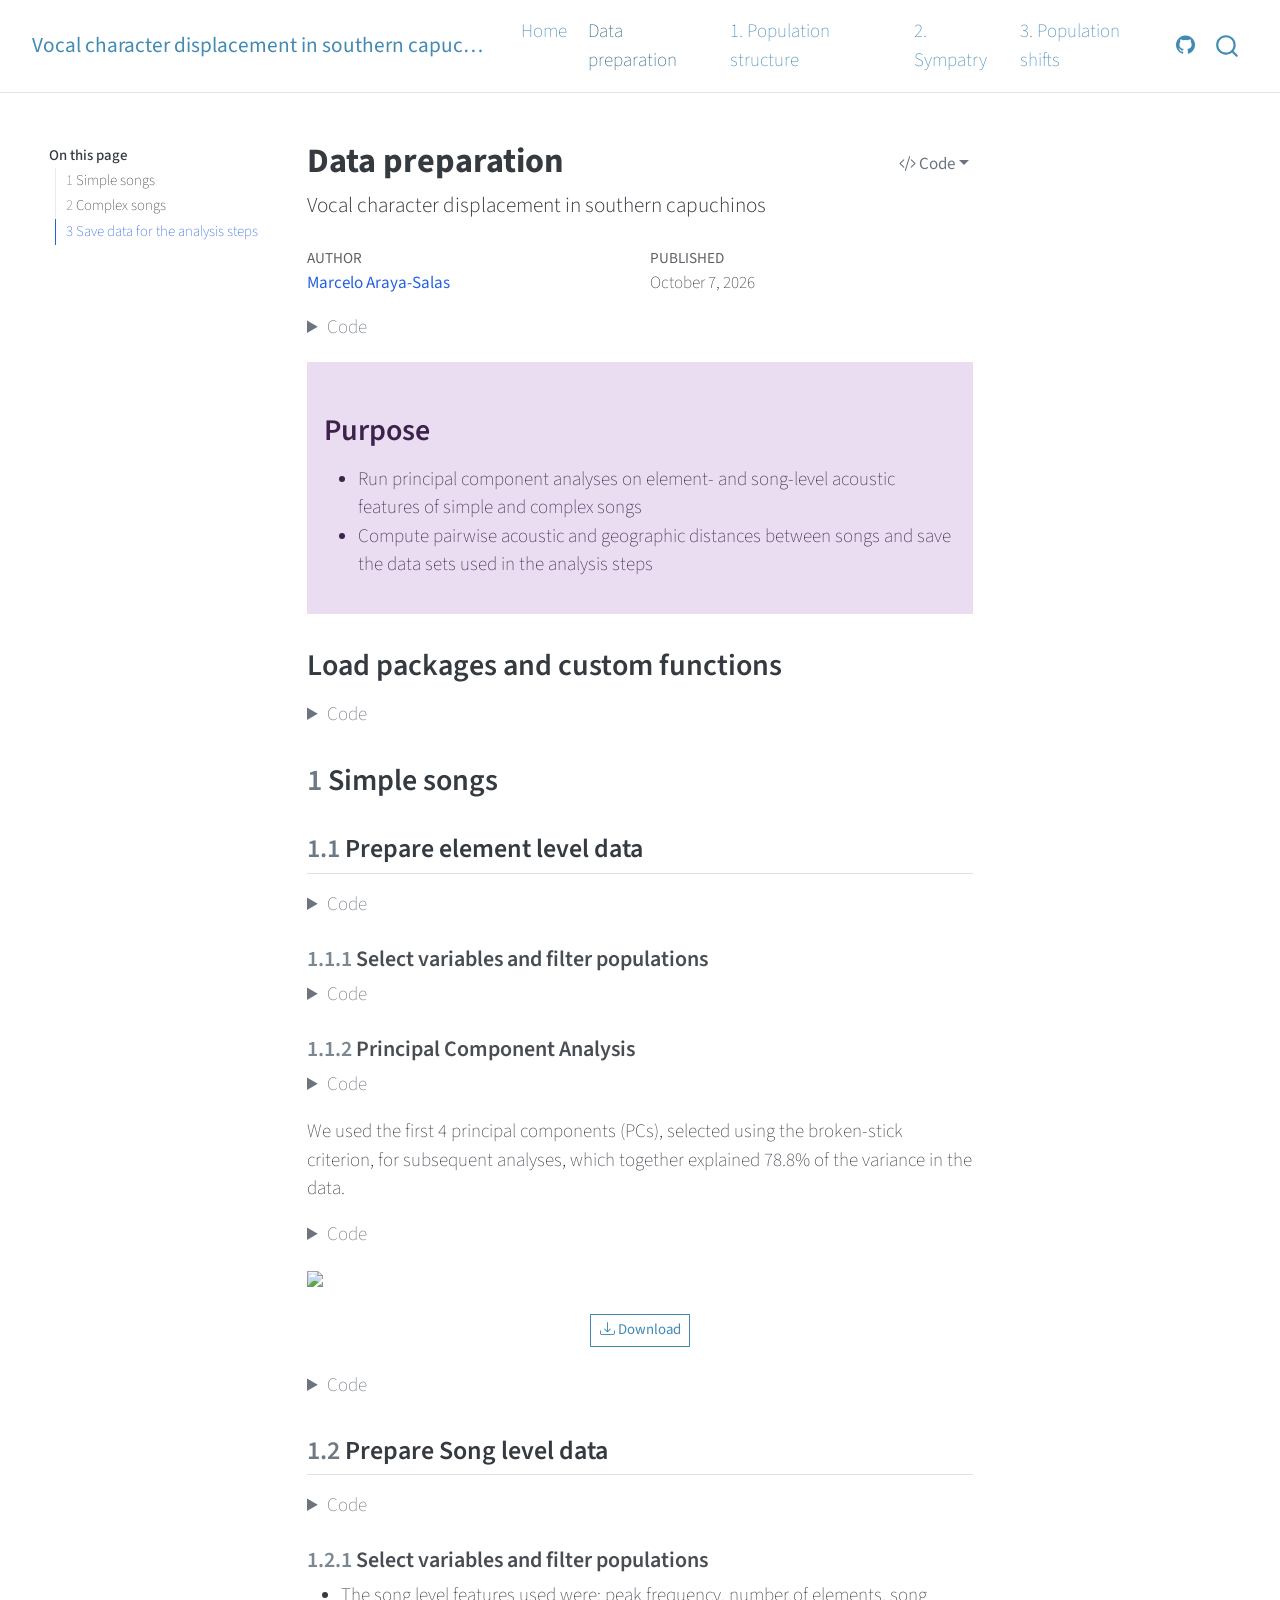
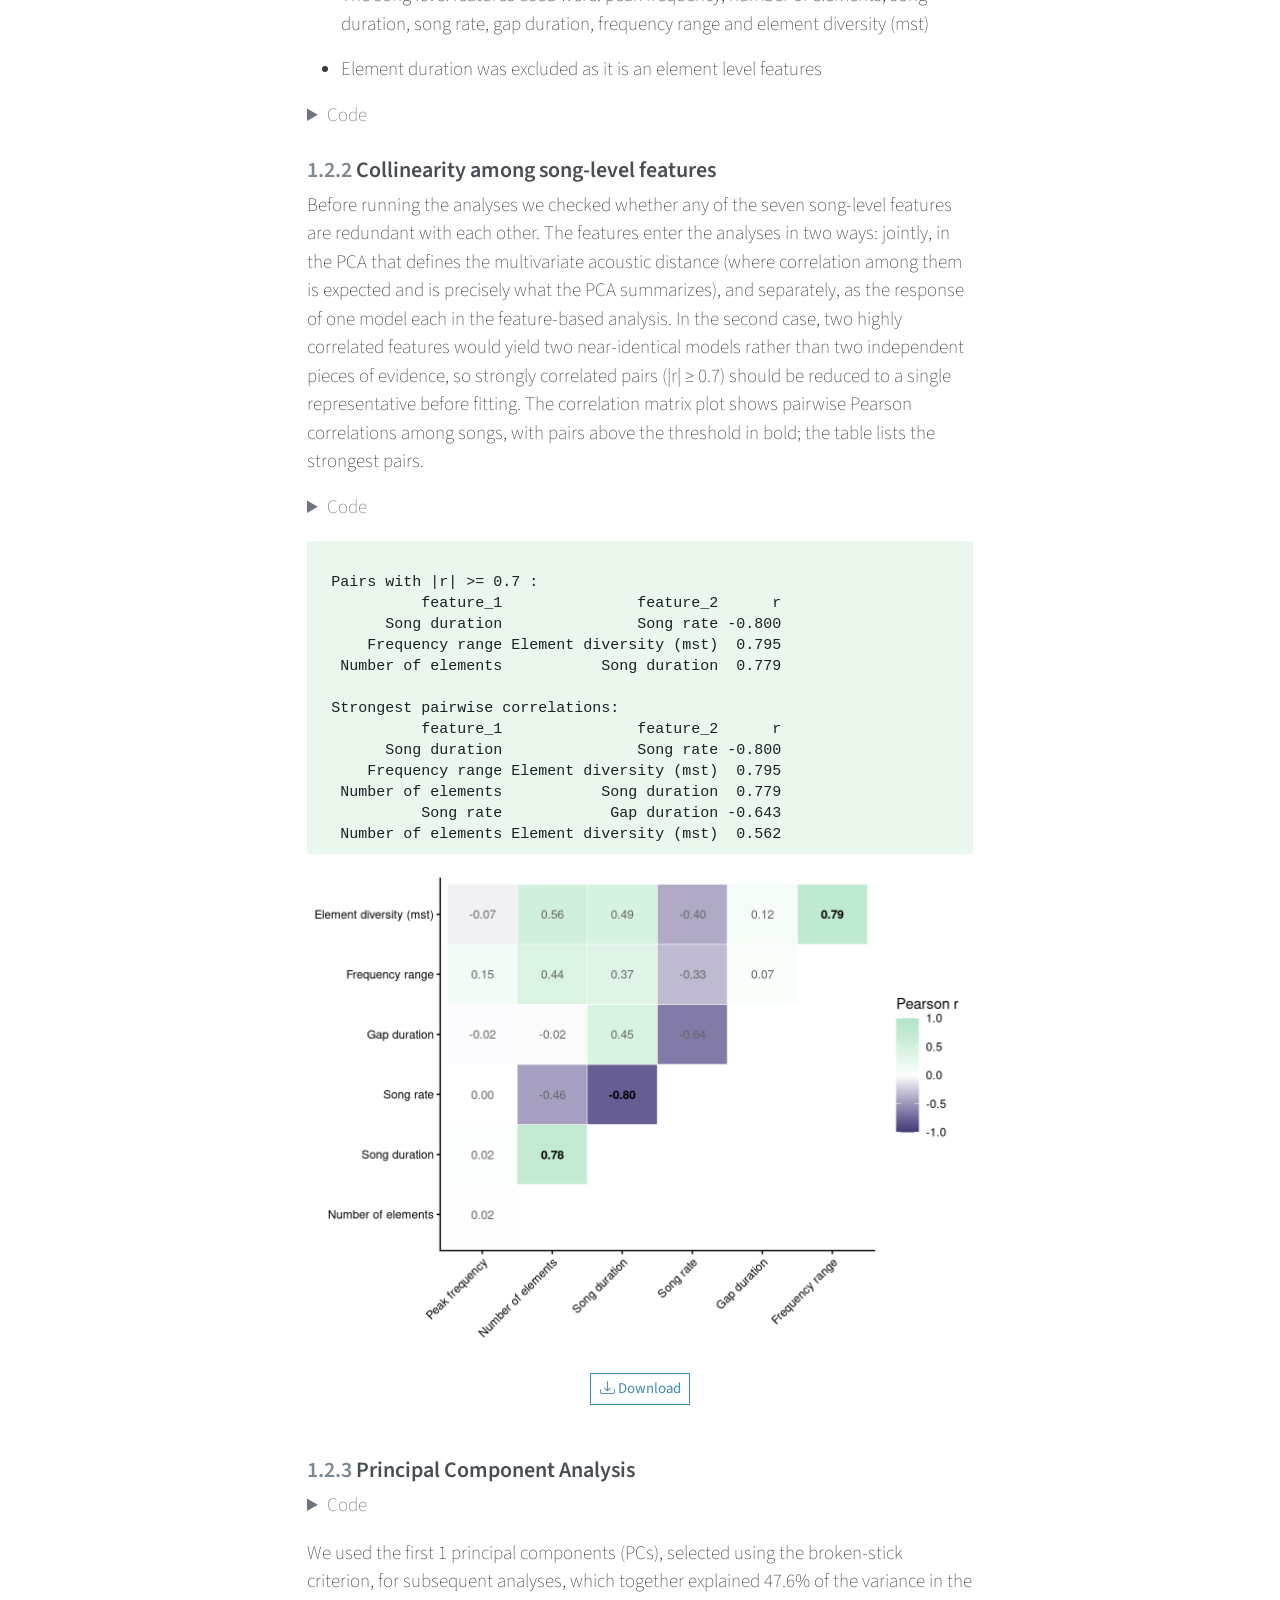
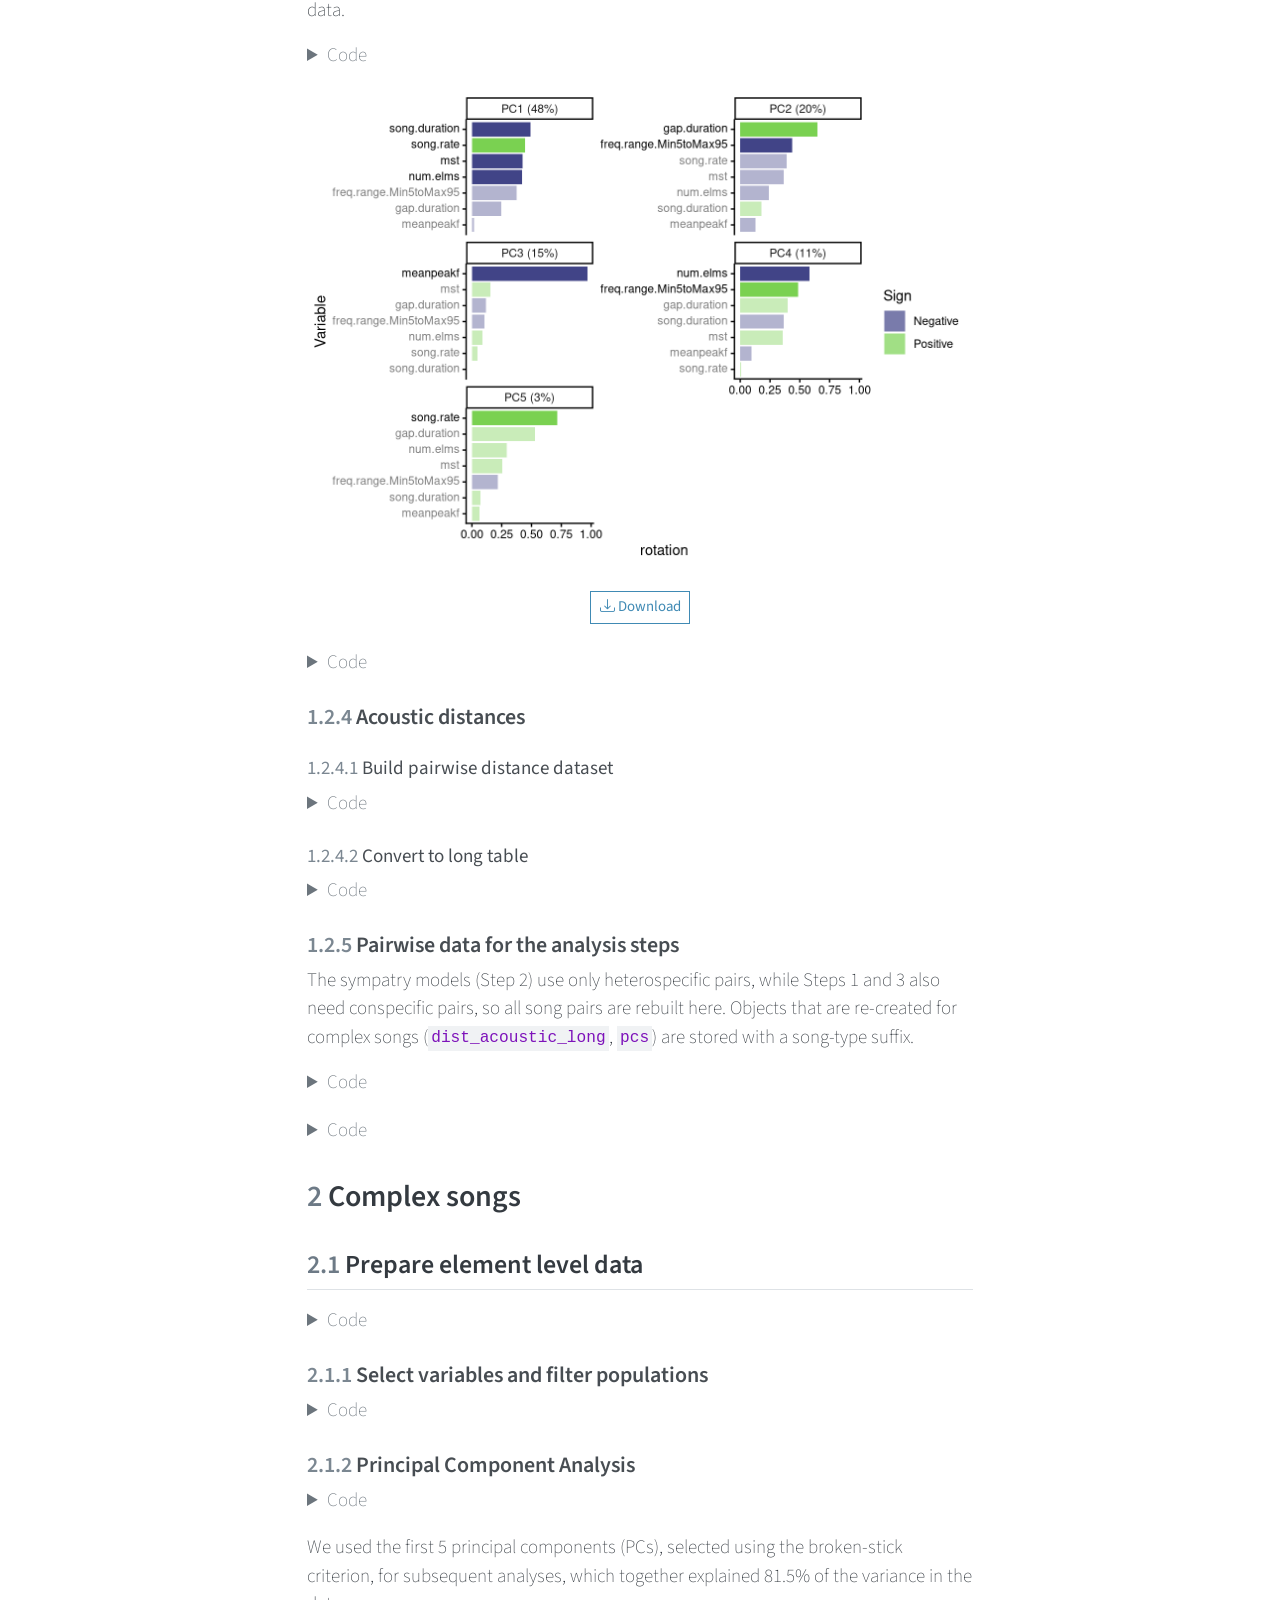
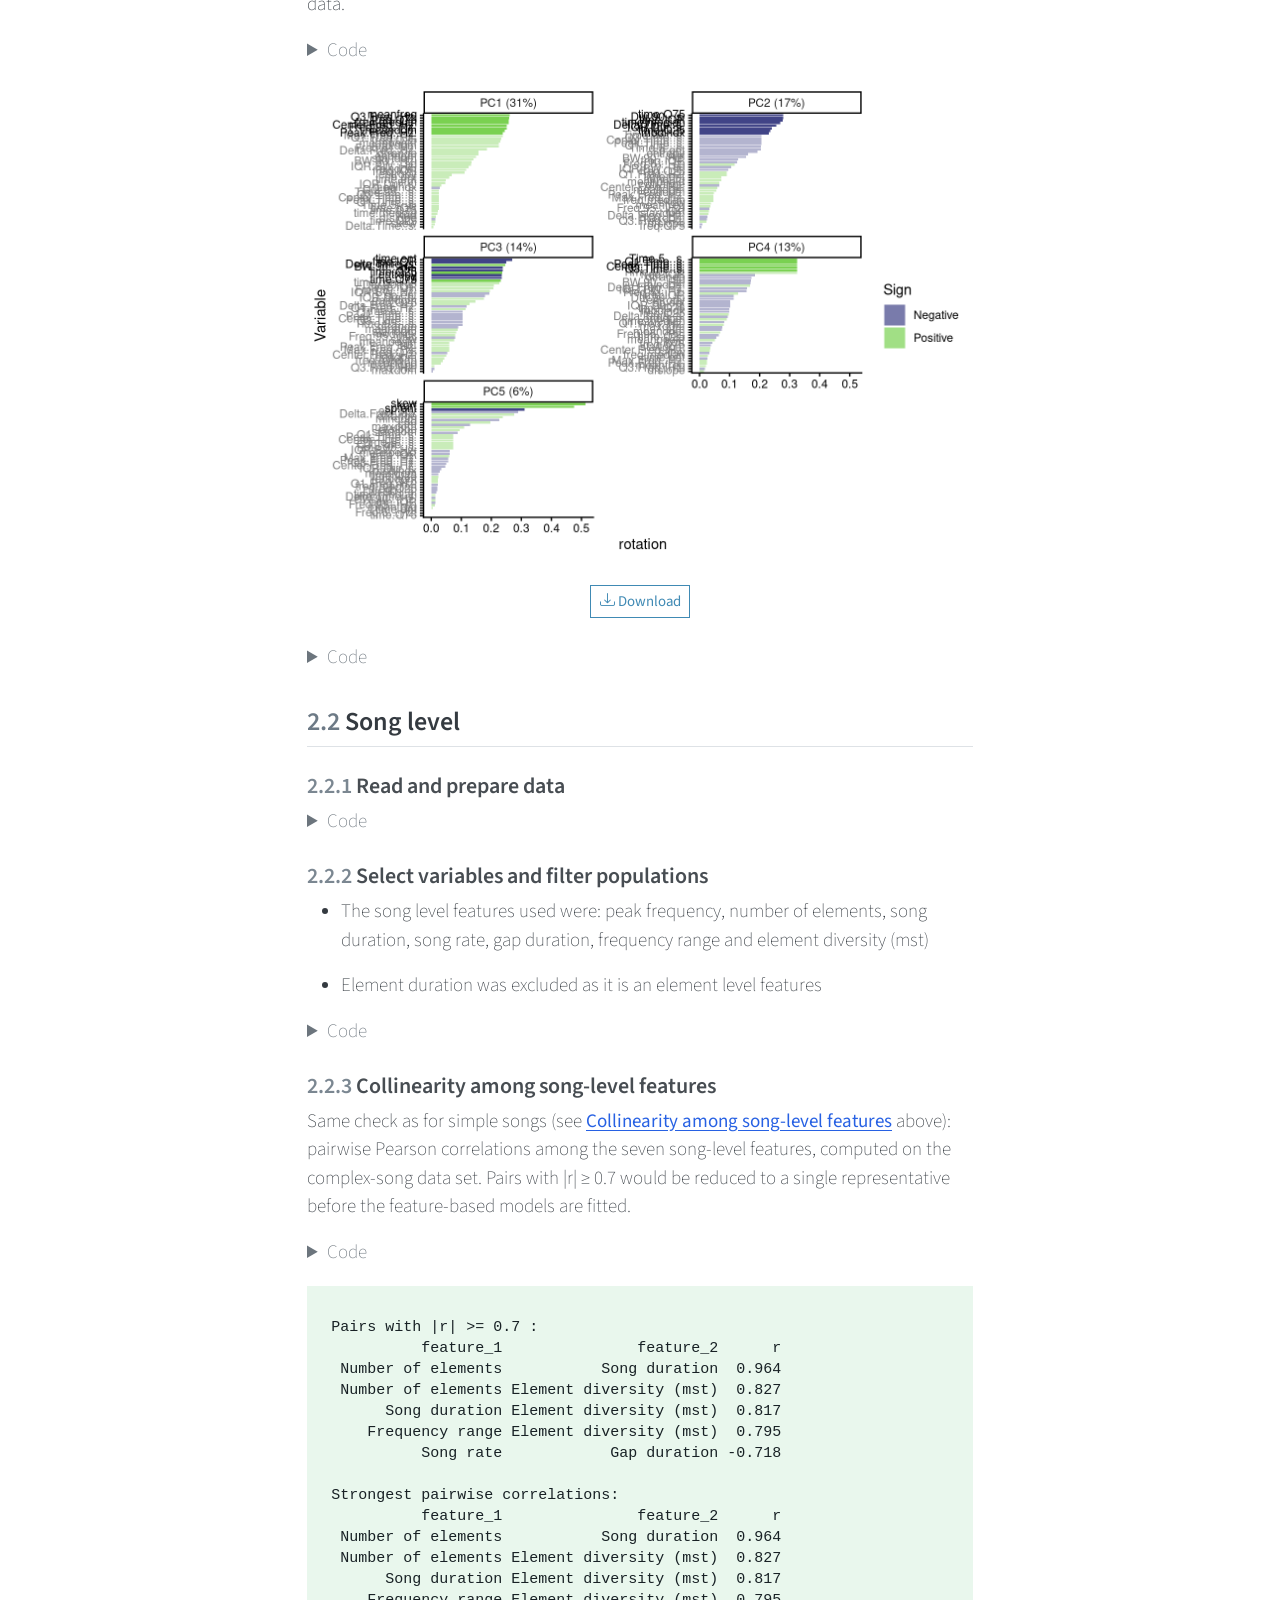
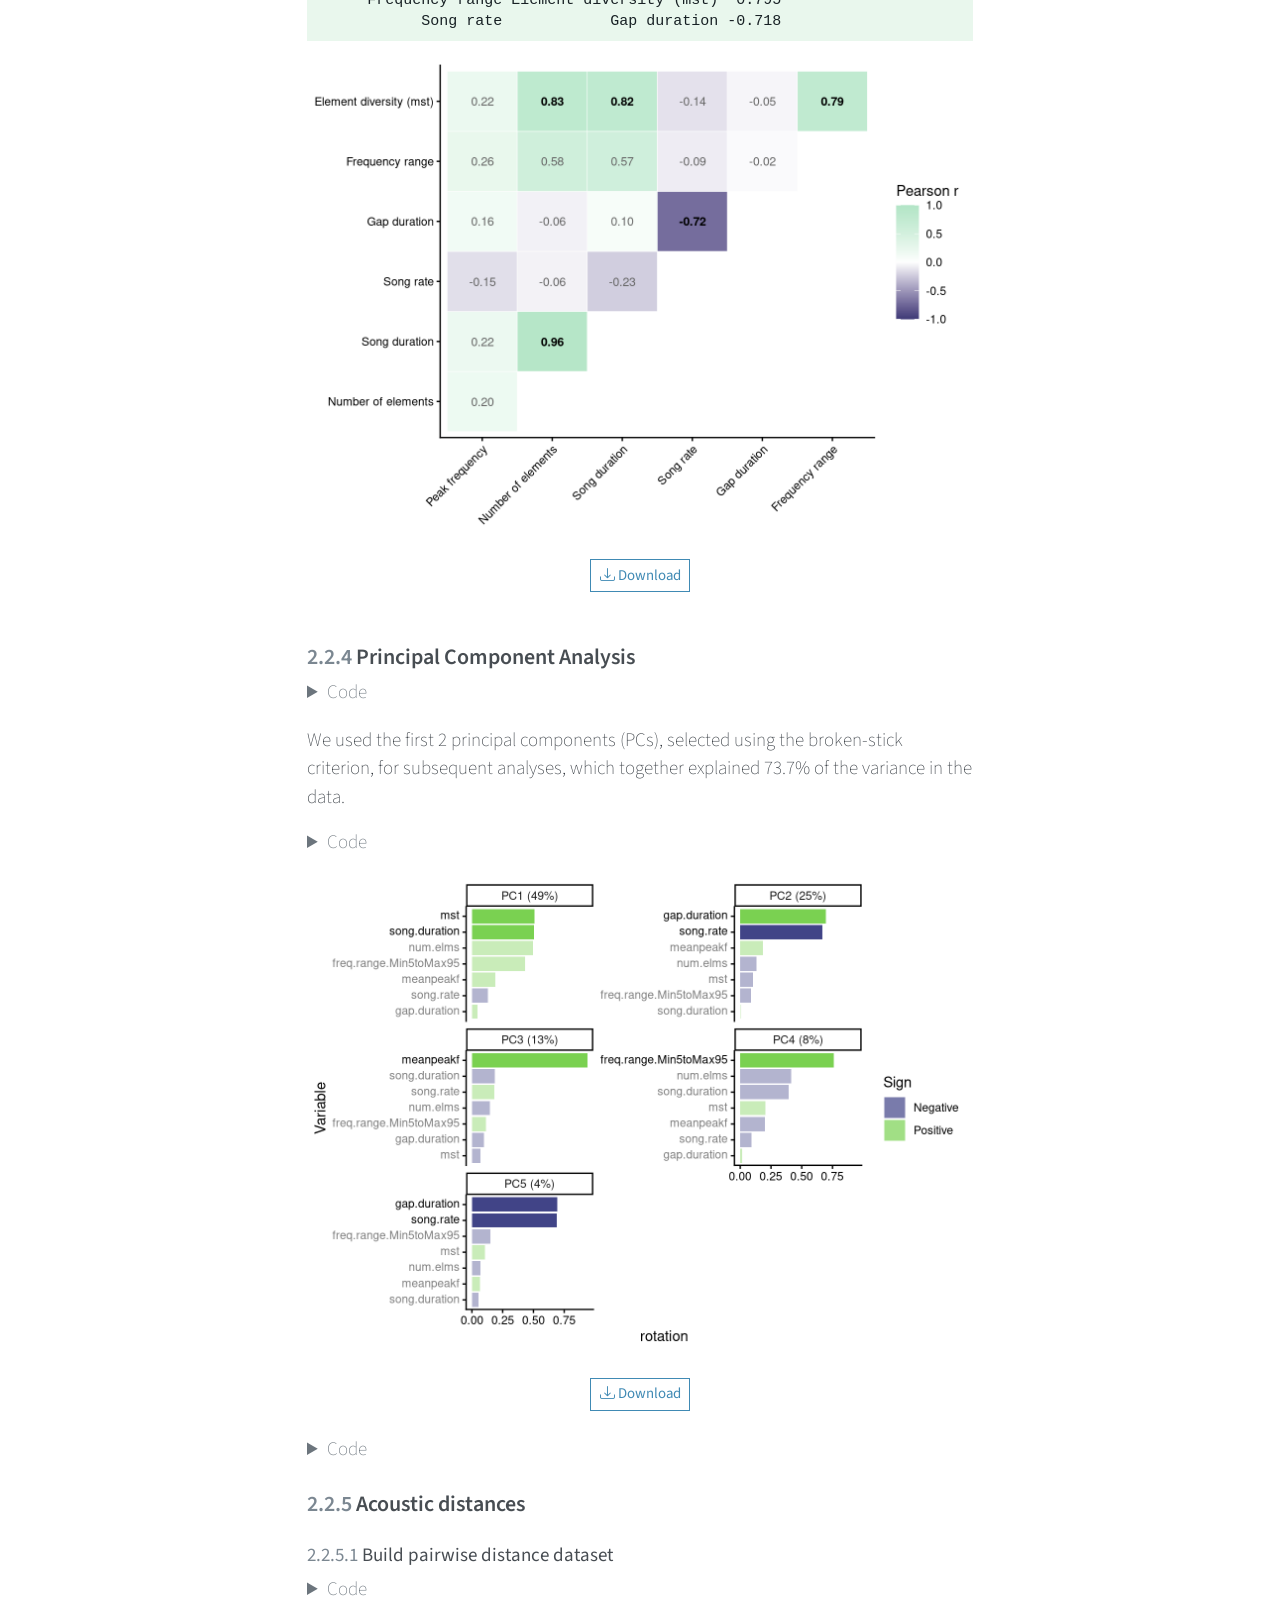
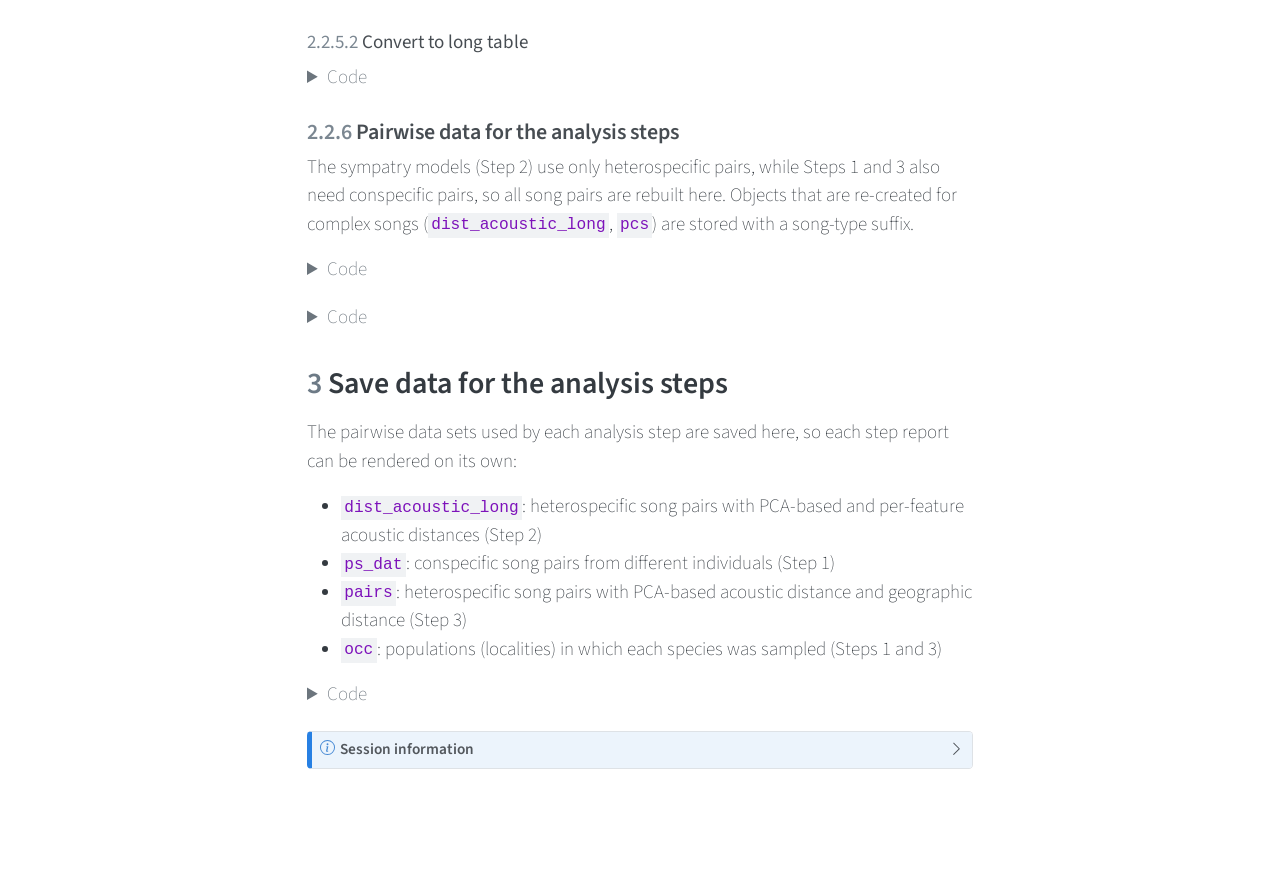
==== scripts/0_data_preparation.html @ 322593b9 "deploy: c23dfff240c6bde913532d3283db3dfaf151415f" ====
<!DOCTYPE html>
<html xmlns="http://www.w3.org/1999/xhtml" lang="en" xml:lang="en"><head>

<meta charset="utf-8">
<meta name="generator" content="quarto-1.10.19">

<meta name="viewport" content="width=device-width, initial-scale=1.0, user-scalable=yes">

<meta name="author" content="Marcelo Araya-Salas">
<meta name="dcterms.date" content="2026-10-07">

<title>Data preparation – Vocal character displacement in southern capuchinos</title>
<style>
/* Default styles provided by pandoc.
** See https://pandoc.org/MANUAL.html#variables-for-html for config info.
*/
span.smallcaps{font-variant: small-caps;}
div.columns{display: flex; gap: 1.5em;}
div.column{flex: auto;}
@media screen {
div.columns{gap: min(4vw, 1.5em);}
div.column{overflow-x: auto;}
}
div.hanging-indent{margin-left: 1.5em; text-indent: -1.5em;}
ul.task-list{list-style: none;}
ul.task-list li input[type="checkbox"] {
  width: 0.8em;
  margin: 0 0.8em 0.2em -1em; /* quarto-specific, see https://github.com/quarto-dev/quarto-cli/issues/4556 */ 
  vertical-align: middle;
}
/* CSS for syntax highlighting */
html { -webkit-text-size-adjust: 100%; }
pre > code.sourceCode { white-space: pre; position: relative; }
pre > code.sourceCode > span { display: inline-block; line-height: 1.25; }
pre > code.sourceCode > span:empty { height: 1.2em; }
.sourceCode { overflow: visible; }
code.sourceCode > span { color: inherit; text-decoration: inherit; }
div.sourceCode { margin: 1em 0; }
pre.sourceCode { margin: 0; }
@media screen {
div.sourceCode { overflow: auto; }
}
@media print {
pre > code.sourceCode { white-space: pre-wrap; }
pre > code.sourceCode > span { text-indent: -5em; padding-left: 5em; }
}
pre.numberSource code
  { counter-reset: source-line 0; }
pre.numberSource code > span
  { position: relative; left: -4em; counter-increment: source-line; }
pre.numberSource code > span > a:first-child::before
  { content: counter(source-line);
    position: relative; left: -1em; text-align: right; vertical-align: baseline;
    border: none; display: inline-block;
    -webkit-touch-callout: none; -webkit-user-select: none;
    -khtml-user-select: none; -moz-user-select: none;
    -ms-user-select: none; user-select: none;
    padding: 0 4px; width: 4em;
  }
pre.numberSource { margin-left: 3em;  padding-left: 4px; }
div.sourceCode
  {   }
@media screen {
pre > code.sourceCode > span > a:first-child::before { text-decoration: underline; }
}
</style>


<script src="../site_libs/quarto-nav/quarto-nav.js"></script>
<script src="../site_libs/quarto-nav/headroom.min.js"></script>
<script src="../site_libs/clipboard/clipboard.min.js"></script>
<script src="../site_libs/quarto-search/autocomplete.umd.js"></script>
<script src="../site_libs/quarto-search/fuse.min.js"></script>
<script src="../site_libs/quarto-search/quarto-search.js"></script>
<meta name="quarto:offset" content="../">
<script src="../site_libs/quarto-html/quarto.js" type="module"></script>
<script src="../site_libs/quarto-html/tabsets/tabsets.js" type="module"></script>
<script src="../site_libs/quarto-html/popper.min.js"></script>
<script src="../site_libs/quarto-html/tippy.umd.min.js"></script>
<script src="../site_libs/quarto-html/anchor.min.js"></script>
<link href="../site_libs/quarto-html/tippy.css" rel="stylesheet">
<link href="../site_libs/quarto-html/quarto-syntax-highlighting-3f418c0a1af92b3d03a8c930c3125fbd.css" rel="stylesheet" id="quarto-text-highlighting-styles">
<script src="../site_libs/bootstrap/bootstrap.min.js"></script>
<link href="../site_libs/bootstrap/bootstrap-icons.css" rel="stylesheet">
<link href="../site_libs/bootstrap/bootstrap-5a9a8519ca963bdf3cab260452a27fa1.min.css" rel="stylesheet" append-hash="true" id="quarto-bootstrap" data-mode="light">
<script id="quarto-search-options" type="application/json">{
  "location": "navbar",
  "copy-button": false,
  "collapse-after": 3,
  "panel-placement": "end",
  "type": "overlay",
  "limit": 50,
  "keyboard-shortcut": [
    "f",
    "/",
    "s"
  ],
  "show-item-context": false,
  "language": {
    "search-no-results-text": "No results",
    "search-matching-documents-text": "matching documents",
    "search-copy-link-title": "Copy link to search",
    "search-hide-matches-text": "Hide additional matches",
    "search-more-match-text": "more match in this document",
    "search-more-matches-text": "more matches in this document",
    "search-clear-button-title": "Clear",
    "search-text-placeholder": "",
    "search-detached-cancel-button-title": "Cancel",
    "search-submit-button-title": "Submit",
    "search-label": "Search"
  }
}</script>


<link rel="stylesheet" href="../styles.css">
<link rel="stylesheet" href="qmd.css">
</head>

<body class="floating nav-fixed quarto-light">

<div id="quarto-search-results"></div>
  <header id="quarto-header" class="headroom fixed-top">
    <nav class="navbar navbar-expand-lg " data-bs-theme="dark">
      <div class="navbar-container container-fluid">
      <div class="navbar-brand-container mx-auto">
    <a class="navbar-brand" href="../index.html">
    <span class="navbar-title">Vocal character displacement in southern capuchinos</span>
    </a>
  </div>
            <div id="quarto-search" class="" title="Search"></div>
          <button class="navbar-toggler" type="button" data-bs-toggle="collapse" data-bs-target="#navbarCollapse" aria-controls="navbarCollapse" role="menu" aria-expanded="false" aria-label="Toggle navigation" onclick="if (window.quartoToggleHeadroom) { window.quartoToggleHeadroom(); }">
  <span class="navbar-toggler-icon"></span>
</button>
          <div class="collapse navbar-collapse" id="navbarCollapse">
            <ul class="navbar-nav navbar-nav-scroll me-auto">
  <li class="nav-item">
    <a class="nav-link" href="../index.html"> 
<span class="menu-text">Home</span></a>
  </li>  
  <li class="nav-item">
    <a class="nav-link active" href="../scripts/0_data_preparation.html" aria-current="page"> 
<span class="menu-text">Data preparation</span></a>
  </li>  
  <li class="nav-item">
    <a class="nav-link" href="../scripts/1_population_structure.html"> 
<span class="menu-text">1. Population structure</span></a>
  </li>  
  <li class="nav-item">
    <a class="nav-link" href="../scripts/2_sympatry_and_heterospecific_distances.html"> 
<span class="menu-text">2. Sympatry</span></a>
  </li>  
  <li class="nav-item">
    <a class="nav-link" href="../scripts/3_population_shifts.html"> 
<span class="menu-text">3. Population shifts</span></a>
  </li>  
</ul>
            <ul class="navbar-nav navbar-nav-scroll ms-auto">
  <li class="nav-item compact">
    <a class="nav-link" href="https://github.com/maRce10/vocal-character-displacement-capuchinos"> <i class="bi bi-github" role="img" aria-label="GitHub repository">
</i> 
<span class="menu-text"></span></a>
  </li>  
</ul>
          </div> <!-- /navcollapse -->
            <div class="quarto-navbar-tools">
</div>
      </div> <!-- /container-fluid -->
    </nav>
</header>
<!-- content -->
<div id="quarto-content" class="quarto-container page-columns page-rows-contents page-layout-article page-navbar">
<!-- sidebar -->
  <nav id="quarto-sidebar" class="sidebar collapse collapse-horizontal quarto-sidebar-collapse-item sidebar-navigation floating overflow-auto">
    <nav id="TOC" role="doc-toc" class="toc-active">
    <h2 id="toc-title">On this page</h2>
   
  <ul>
  <li><a href="#simple-songs" id="toc-simple-songs" class="nav-link active" data-scroll-target="#simple-songs"><span class="header-section-number">1</span> Simple songs</a>
  <ul>
  <li><a href="#prepare-element-level-data" id="toc-prepare-element-level-data" class="nav-link" data-scroll-target="#prepare-element-level-data"><span class="header-section-number">1.1</span> Prepare element level data</a>
  <ul class="collapse">
  <li><a href="#select-variables-and-filter-populations" id="toc-select-variables-and-filter-populations" class="nav-link" data-scroll-target="#select-variables-and-filter-populations"><span class="header-section-number">1.1.1</span> Select variables and filter populations</a></li>
  <li><a href="#principal-component-analysis" id="toc-principal-component-analysis" class="nav-link" data-scroll-target="#principal-component-analysis"><span class="header-section-number">1.1.2</span> Principal Component Analysis</a></li>
  </ul></li>
  <li><a href="#prepare-song-level-data" id="toc-prepare-song-level-data" class="nav-link" data-scroll-target="#prepare-song-level-data"><span class="header-section-number">1.2</span> Prepare Song level data</a>
  <ul class="collapse">
  <li><a href="#select-variables-and-filter-populations-1" id="toc-select-variables-and-filter-populations-1" class="nav-link" data-scroll-target="#select-variables-and-filter-populations-1"><span class="header-section-number">1.2.1</span> Select variables and filter populations</a></li>
  <li><a href="#collinearity-among-song-level-features" id="toc-collinearity-among-song-level-features" class="nav-link" data-scroll-target="#collinearity-among-song-level-features"><span class="header-section-number">1.2.2</span> Collinearity among song-level features</a></li>
  <li><a href="#principal-component-analysis-1" id="toc-principal-component-analysis-1" class="nav-link" data-scroll-target="#principal-component-analysis-1"><span class="header-section-number">1.2.3</span> Principal Component Analysis</a></li>
  <li><a href="#acoustic-distances" id="toc-acoustic-distances" class="nav-link" data-scroll-target="#acoustic-distances"><span class="header-section-number">1.2.4</span> Acoustic distances</a>
  <ul class="collapse">
  <li><a href="#build-pairwise-distance-dataset" id="toc-build-pairwise-distance-dataset" class="nav-link" data-scroll-target="#build-pairwise-distance-dataset"><span class="header-section-number">1.2.4.1</span> Build pairwise distance dataset</a></li>
  <li><a href="#convert-to-long-table" id="toc-convert-to-long-table" class="nav-link" data-scroll-target="#convert-to-long-table"><span class="header-section-number">1.2.4.2</span> Convert to long table</a></li>
  </ul></li>
  <li><a href="#pairwise-data-for-the-analysis-steps" id="toc-pairwise-data-for-the-analysis-steps" class="nav-link" data-scroll-target="#pairwise-data-for-the-analysis-steps"><span class="header-section-number">1.2.5</span> Pairwise data for the analysis steps</a></li>
  </ul></li>
  </ul></li>
  <li><a href="#complex-songs" id="toc-complex-songs" class="nav-link" data-scroll-target="#complex-songs"><span class="header-section-number">2</span> Complex songs</a>
  <ul>
  <li><a href="#prepare-element-level-data-1" id="toc-prepare-element-level-data-1" class="nav-link" data-scroll-target="#prepare-element-level-data-1"><span class="header-section-number">2.1</span> Prepare element level data</a>
  <ul class="collapse">
  <li><a href="#select-variables-and-filter-populations-2" id="toc-select-variables-and-filter-populations-2" class="nav-link" data-scroll-target="#select-variables-and-filter-populations-2"><span class="header-section-number">2.1.1</span> Select variables and filter populations</a></li>
  <li><a href="#principal-component-analysis-2" id="toc-principal-component-analysis-2" class="nav-link" data-scroll-target="#principal-component-analysis-2"><span class="header-section-number">2.1.2</span> Principal Component Analysis</a></li>
  </ul></li>
  <li><a href="#song-level" id="toc-song-level" class="nav-link" data-scroll-target="#song-level"><span class="header-section-number">2.2</span> Song level</a>
  <ul class="collapse">
  <li><a href="#read-and-prepare-data" id="toc-read-and-prepare-data" class="nav-link" data-scroll-target="#read-and-prepare-data"><span class="header-section-number">2.2.1</span> Read and prepare data</a></li>
  <li><a href="#select-variables-and-filter-populations-3" id="toc-select-variables-and-filter-populations-3" class="nav-link" data-scroll-target="#select-variables-and-filter-populations-3"><span class="header-section-number">2.2.2</span> Select variables and filter populations</a></li>
  <li><a href="#collinearity-among-song-level-features-1" id="toc-collinearity-among-song-level-features-1" class="nav-link" data-scroll-target="#collinearity-among-song-level-features-1"><span class="header-section-number">2.2.3</span> Collinearity among song-level features</a></li>
  <li><a href="#principal-component-analysis-3" id="toc-principal-component-analysis-3" class="nav-link" data-scroll-target="#principal-component-analysis-3"><span class="header-section-number">2.2.4</span> Principal Component Analysis</a></li>
  <li><a href="#acoustic-distances-1" id="toc-acoustic-distances-1" class="nav-link" data-scroll-target="#acoustic-distances-1"><span class="header-section-number">2.2.5</span> Acoustic distances</a>
  <ul class="collapse">
  <li><a href="#build-pairwise-distance-dataset-1" id="toc-build-pairwise-distance-dataset-1" class="nav-link" data-scroll-target="#build-pairwise-distance-dataset-1"><span class="header-section-number">2.2.5.1</span> Build pairwise distance dataset</a></li>
  <li><a href="#convert-to-long-table-1" id="toc-convert-to-long-table-1" class="nav-link" data-scroll-target="#convert-to-long-table-1"><span class="header-section-number">2.2.5.2</span> Convert to long table</a></li>
  </ul></li>
  <li><a href="#pairwise-data-for-the-analysis-steps-1" id="toc-pairwise-data-for-the-analysis-steps-1" class="nav-link" data-scroll-target="#pairwise-data-for-the-analysis-steps-1"><span class="header-section-number">2.2.6</span> Pairwise data for the analysis steps</a></li>
  </ul></li>
  </ul></li>
  <li><a href="#save-data-for-the-analysis-steps" id="toc-save-data-for-the-analysis-steps" class="nav-link" data-scroll-target="#save-data-for-the-analysis-steps"><span class="header-section-number">3</span> Save data for the analysis steps</a></li>
  </ul>
</nav>
</nav>
<div id="quarto-sidebar-glass" class="quarto-sidebar-collapse-item" data-bs-toggle="collapse" data-bs-target=".quarto-sidebar-collapse-item"></div>
<!-- margin-sidebar -->
    <div id="quarto-margin-sidebar" class="sidebar margin-sidebar zindex-bottom">
    </div>
<!-- main -->
<main class="content" id="quarto-document-content">

<header id="title-block-header" class="quarto-title-block default">
<div class="quarto-title">
<div class="quarto-title-block"><div><h1 class="title">Data preparation</h1><button type="button" class="btn code-tools-button dropdown-toggle" id="quarto-code-tools-menu" data-bs-toggle="dropdown" aria-expanded="false"><i class="bi"></i> Code</button><ul class="dropdown-menu dropdown-menu-end" aria-labelelledby="quarto-code-tools-menu"><li><a id="quarto-show-all-code" class="dropdown-item" href="javascript:void(0)" role="button">Show All Code</a></li><li><a id="quarto-hide-all-code" class="dropdown-item" href="javascript:void(0)" role="button">Hide All Code</a></li><li><hr class="dropdown-divider"></li><li><a id="quarto-view-source" class="dropdown-item" href="javascript:void(0)" role="button">View Source</a></li></ul></div></div>
<p class="subtitle lead">Vocal character displacement in southern capuchinos</p>
</div>



<div class="quarto-title-meta">

    <div>
    <div class="quarto-title-meta-heading">Author</div>
    <div class="quarto-title-meta-contents">
             <p><a href="https://marce10.github.io/">Marcelo Araya-Salas</a> </p>
          </div>
  </div>
    
    <div>
    <div class="quarto-title-meta-heading">Published</div>
    <div class="quarto-title-meta-contents">
      <p class="date">October 7, 2026</p>
    </div>
  </div>
  
    
  </div>
  


</header>


<div class="cell">
<details class="code-fold">
<summary>Code</summary>
<div class="code-copy-outer-scaffold"><div class="sourceCode cell-code" id="cb1"><pre class="sourceCode r code-with-copy"><code class="sourceCode r"><span id="cb1-1"><a href="#cb1-1" aria-hidden="true" tabindex="-1"></a><span class="co"># options to customize chunk outputs</span></span>
<span id="cb1-2"><a href="#cb1-2" aria-hidden="true" tabindex="-1"></a>knitr<span class="sc">::</span>opts_chunk<span class="sc">$</span><span class="fu">set</span>(</span>
<span id="cb1-3"><a href="#cb1-3" aria-hidden="true" tabindex="-1"></a>  <span class="at">message =</span> <span class="cn">FALSE</span></span>
<span id="cb1-4"><a href="#cb1-4" aria-hidden="true" tabindex="-1"></a>)</span></code></pre></div><button title="Copy to Clipboard" class="code-copy-button"><i class="bi"></i></button></div>
</details>
</div>
<!-- skyblue box -->
<section id="purpose" class="level1 unnumbered unlisted alert alert-info">
<h1 class="unnumbered unlisted">Purpose</h1>
<ul>
<li>Run principal component analyses on element- and song-level acoustic features of simple and complex songs</li>
<li>Compute pairwise acoustic and geographic distances between songs and save the data sets used in the analysis steps</li>
</ul>
</section>
<section id="load-packages-and-custom-functions" class="level1 unnumbered unlisted">
<h1 class="unnumbered unlisted">Load packages and custom functions</h1>
<div class="cell">
<details class="code-fold">
<summary>Code</summary>
<div class="code-copy-outer-scaffold"><div class="sourceCode cell-code" id="cb2"><pre class="sourceCode r code-with-copy"><code class="sourceCode r"><span id="cb2-1"><a href="#cb2-1" aria-hidden="true" tabindex="-1"></a><span class="co"># install knitr package if not installed</span></span>
<span id="cb2-2"><a href="#cb2-2" aria-hidden="true" tabindex="-1"></a><span class="cf">if</span> (<span class="sc">!</span><span class="fu">requireNamespace</span>(<span class="st">"sketchy"</span>, <span class="at">quietly =</span> <span class="cn">TRUE</span>)) {</span>
<span id="cb2-3"><a href="#cb2-3" aria-hidden="true" tabindex="-1"></a>  <span class="fu">install.packages</span>(<span class="st">"sketchy"</span>)</span>
<span id="cb2-4"><a href="#cb2-4" aria-hidden="true" tabindex="-1"></a>}</span>
<span id="cb2-5"><a href="#cb2-5" aria-hidden="true" tabindex="-1"></a></span>
<span id="cb2-6"><a href="#cb2-6" aria-hidden="true" tabindex="-1"></a>packages <span class="ot">&lt;-</span> <span class="fu">c</span>(</span>
<span id="cb2-7"><a href="#cb2-7" aria-hidden="true" tabindex="-1"></a>  <span class="st">"knitr"</span>,</span>
<span id="cb2-8"><a href="#cb2-8" aria-hidden="true" tabindex="-1"></a>  <span class="st">"dplyr"</span>,</span>
<span id="cb2-9"><a href="#cb2-9" aria-hidden="true" tabindex="-1"></a>  <span class="st">"tidyverse"</span>,</span>
<span id="cb2-10"><a href="#cb2-10" aria-hidden="true" tabindex="-1"></a>  <span class="st">"vegan"</span>,</span>
<span id="cb2-11"><a href="#cb2-11" aria-hidden="true" tabindex="-1"></a>  <span class="st">"ecodist"</span>,</span>
<span id="cb2-12"><a href="#cb2-12" aria-hidden="true" tabindex="-1"></a>  <span class="st">"brms"</span>,</span>
<span id="cb2-13"><a href="#cb2-13" aria-hidden="true" tabindex="-1"></a>  <span class="at">github =</span> <span class="st">"maRce10/brmsish"</span>,</span>
<span id="cb2-14"><a href="#cb2-14" aria-hidden="true" tabindex="-1"></a>  <span class="st">"kableExtra"</span>,</span>
<span id="cb2-15"><a href="#cb2-15" aria-hidden="true" tabindex="-1"></a>  <span class="st">"ggplot2"</span>,</span>
<span id="cb2-16"><a href="#cb2-16" aria-hidden="true" tabindex="-1"></a>  <span class="st">"ggtext"</span>,</span>
<span id="cb2-17"><a href="#cb2-17" aria-hidden="true" tabindex="-1"></a>  <span class="st">"ggh4x"</span>,</span>
<span id="cb2-18"><a href="#cb2-18" aria-hidden="true" tabindex="-1"></a>  <span class="at">github =</span> <span class="st">"stan-dev/cmdstanr"</span></span>
<span id="cb2-19"><a href="#cb2-19" aria-hidden="true" tabindex="-1"></a>)</span>
<span id="cb2-20"><a href="#cb2-20" aria-hidden="true" tabindex="-1"></a></span>
<span id="cb2-21"><a href="#cb2-21" aria-hidden="true" tabindex="-1"></a><span class="co"># install/load packages</span></span>
<span id="cb2-22"><a href="#cb2-22" aria-hidden="true" tabindex="-1"></a>sketchy<span class="sc">::</span><span class="fu">load_packages</span>(<span class="at">packages =</span> packages)</span>
<span id="cb2-23"><a href="#cb2-23" aria-hidden="true" tabindex="-1"></a></span>
<span id="cb2-24"><a href="#cb2-24" aria-hidden="true" tabindex="-1"></a><span class="fu">options</span>(<span class="at">knitr.kable.NA =</span> <span class="st">''</span>, <span class="at">brms.file_refit =</span> <span class="st">"never"</span>)</span>
<span id="cb2-25"><a href="#cb2-25" aria-hidden="true" tabindex="-1"></a></span>
<span id="cb2-26"><a href="#cb2-26" aria-hidden="true" tabindex="-1"></a><span class="co"># set theme globally</span></span>
<span id="cb2-27"><a href="#cb2-27" aria-hidden="true" tabindex="-1"></a><span class="fu">theme_set</span>(<span class="fu">theme_classic</span>(<span class="at">base_size =</span> <span class="dv">20</span>))</span>
<span id="cb2-28"><a href="#cb2-28" aria-hidden="true" tabindex="-1"></a></span>
<span id="cb2-29"><a href="#cb2-29" aria-hidden="true" tabindex="-1"></a><span class="co"># custom functions (shared by all reports)</span></span>
<span id="cb2-30"><a href="#cb2-30" aria-hidden="true" tabindex="-1"></a><span class="fu">source</span>(<span class="st">"./scripts/functions.R"</span>)</span></code></pre></div><button title="Copy to Clipboard" class="code-copy-button"><i class="bi"></i></button></div>
</details>
</div>
</section>
<section id="simple-songs" class="level1" data-number="1">
<h1 data-number="1"><span class="header-section-number">1</span> Simple songs</h1>
<section id="prepare-element-level-data" class="level2" data-number="1.1">
<h2 data-number="1.1" class="anchored" data-anchor-id="prepare-element-level-data"><span class="header-section-number">1.1</span> Prepare element level data</h2>
<div class="cell">
<details class="code-fold">
<summary>Code</summary>
<div class="code-copy-outer-scaffold"><div class="sourceCode cell-code" id="cb3"><pre class="sourceCode r code-with-copy"><code class="sourceCode r"><span id="cb3-1"><a href="#cb3-1" aria-hidden="true" tabindex="-1"></a>simple_elm <span class="ot">&lt;-</span> <span class="fu">read.csv</span>(<span class="st">"./data/raw/Sporophila song data_elmt-level plus PCA_simple.csv"</span>)</span>
<span id="cb3-2"><a href="#cb3-2" aria-hidden="true" tabindex="-1"></a></span>
<span id="cb3-3"><a href="#cb3-3" aria-hidden="true" tabindex="-1"></a><span class="co"># remove all columns that start with "PC"</span></span>
<span id="cb3-4"><a href="#cb3-4" aria-hidden="true" tabindex="-1"></a>simple_elm <span class="ot">&lt;-</span> simple_elm[, <span class="sc">!</span><span class="fu">grepl</span>(<span class="st">"^PC"</span>, <span class="fu">names</span>(simple_elm))]</span>
<span id="cb3-5"><a href="#cb3-5" aria-hidden="true" tabindex="-1"></a></span>
<span id="cb3-6"><a href="#cb3-6" aria-hidden="true" tabindex="-1"></a>simple_elm<span class="sc">$</span>Population <span class="ot">&lt;-</span> simple_elm<span class="sc">$</span>Lat <span class="ot">&lt;-</span> simple_elm<span class="sc">$</span>Lon <span class="ot">&lt;-</span> <span class="cn">NULL</span></span>
<span id="cb3-7"><a href="#cb3-7" aria-hidden="true" tabindex="-1"></a></span>
<span id="cb3-8"><a href="#cb3-8" aria-hidden="true" tabindex="-1"></a>individual_coord <span class="ot">&lt;-</span> <span class="fu">read.csv</span>(<span class="st">"./data/raw/Coordenadas_individuos_simple_songs.csv"</span>)</span>
<span id="cb3-9"><a href="#cb3-9" aria-hidden="true" tabindex="-1"></a></span>
<span id="cb3-10"><a href="#cb3-10" aria-hidden="true" tabindex="-1"></a><span class="co"># assign coordinates to each individual</span></span>
<span id="cb3-11"><a href="#cb3-11" aria-hidden="true" tabindex="-1"></a>simple_elm_lat_long <span class="ot">&lt;-</span> simple_elm <span class="sc">|&gt;</span></span>
<span id="cb3-12"><a href="#cb3-12" aria-hidden="true" tabindex="-1"></a>  <span class="fu">left_join</span>(individual_coord, <span class="at">by =</span> <span class="st">"Individual"</span>)</span></code></pre></div><button title="Copy to Clipboard" class="code-copy-button"><i class="bi"></i></button></div>
</details>
</div>
<section id="select-variables-and-filter-populations" class="level3" data-number="1.1.1">
<h3 data-number="1.1.1" class="anchored" data-anchor-id="select-variables-and-filter-populations"><span class="header-section-number">1.1.1</span> Select variables and filter populations</h3>
<div class="cell">
<details class="code-fold">
<summary>Code</summary>
<div class="code-copy-outer-scaffold"><div class="sourceCode cell-code" id="cb4"><pre class="sourceCode r code-with-copy"><code class="sourceCode r"><span id="cb4-1"><a href="#cb4-1" aria-hidden="true" tabindex="-1"></a>vars <span class="ot">&lt;-</span> <span class="fu">c</span>(</span>
<span id="cb4-2"><a href="#cb4-2" aria-hidden="true" tabindex="-1"></a>  <span class="st">"Q1.Time..s."</span>,</span>
<span id="cb4-3"><a href="#cb4-3" aria-hidden="true" tabindex="-1"></a>  <span class="st">"Q3.Time..s."</span>,</span>
<span id="cb4-4"><a href="#cb4-4" aria-hidden="true" tabindex="-1"></a>  <span class="st">"Time.5...s."</span>,</span>
<span id="cb4-5"><a href="#cb4-5" aria-hidden="true" tabindex="-1"></a>  <span class="st">"Time.95...s."</span>,</span>
<span id="cb4-6"><a href="#cb4-6" aria-hidden="true" tabindex="-1"></a>  <span class="st">"Delta.Time..s."</span>,</span>
<span id="cb4-7"><a href="#cb4-7" aria-hidden="true" tabindex="-1"></a>  <span class="st">"Dur.90...s."</span>,</span>
<span id="cb4-8"><a href="#cb4-8" aria-hidden="true" tabindex="-1"></a>  <span class="st">"IQR.Dur..s."</span>,</span>
<span id="cb4-9"><a href="#cb4-9" aria-hidden="true" tabindex="-1"></a>  <span class="st">"Peak.Time..s."</span>,</span>
<span id="cb4-10"><a href="#cb4-10" aria-hidden="true" tabindex="-1"></a>  <span class="st">"Center.Time..s."</span>,</span>
<span id="cb4-11"><a href="#cb4-11" aria-hidden="true" tabindex="-1"></a>  <span class="st">"Q1.Freq..Hz."</span>,</span>
<span id="cb4-12"><a href="#cb4-12" aria-hidden="true" tabindex="-1"></a>  <span class="st">"Q3.Freq..Hz."</span>,</span>
<span id="cb4-13"><a href="#cb4-13" aria-hidden="true" tabindex="-1"></a>  <span class="st">"Center.Freq..Hz."</span>,</span>
<span id="cb4-14"><a href="#cb4-14" aria-hidden="true" tabindex="-1"></a>  <span class="st">"Freq.5...Hz."</span>,</span>
<span id="cb4-15"><a href="#cb4-15" aria-hidden="true" tabindex="-1"></a>  <span class="st">"Freq.95...Hz."</span>,</span>
<span id="cb4-16"><a href="#cb4-16" aria-hidden="true" tabindex="-1"></a>  <span class="st">"Delta.Freq..Hz."</span>,</span>
<span id="cb4-17"><a href="#cb4-17" aria-hidden="true" tabindex="-1"></a>  <span class="st">"IQR.BW..Hz."</span>,</span>
<span id="cb4-18"><a href="#cb4-18" aria-hidden="true" tabindex="-1"></a>  <span class="st">"BW.90...Hz."</span>,</span>
<span id="cb4-19"><a href="#cb4-19" aria-hidden="true" tabindex="-1"></a>  <span class="st">"Max.Freq..Hz."</span>,</span>
<span id="cb4-20"><a href="#cb4-20" aria-hidden="true" tabindex="-1"></a>  <span class="st">"Peak.Freq..Hz."</span>,</span>
<span id="cb4-21"><a href="#cb4-21" aria-hidden="true" tabindex="-1"></a>  <span class="st">"meanfreq"</span>,</span>
<span id="cb4-22"><a href="#cb4-22" aria-hidden="true" tabindex="-1"></a>  <span class="st">"sd"</span>,</span>
<span id="cb4-23"><a href="#cb4-23" aria-hidden="true" tabindex="-1"></a>  <span class="st">"freq.median"</span>,</span>
<span id="cb4-24"><a href="#cb4-24" aria-hidden="true" tabindex="-1"></a>  <span class="st">"freq.Q25"</span>,</span>
<span id="cb4-25"><a href="#cb4-25" aria-hidden="true" tabindex="-1"></a>  <span class="st">"freq.Q75"</span>,</span>
<span id="cb4-26"><a href="#cb4-26" aria-hidden="true" tabindex="-1"></a>  <span class="st">"freq.IQR"</span>,</span>
<span id="cb4-27"><a href="#cb4-27" aria-hidden="true" tabindex="-1"></a>  <span class="st">"time.median"</span>,</span>
<span id="cb4-28"><a href="#cb4-28" aria-hidden="true" tabindex="-1"></a>  <span class="st">"time.Q25"</span>,</span>
<span id="cb4-29"><a href="#cb4-29" aria-hidden="true" tabindex="-1"></a>  <span class="st">"time.Q75"</span>,</span>
<span id="cb4-30"><a href="#cb4-30" aria-hidden="true" tabindex="-1"></a>  <span class="st">"time.IQR"</span>,</span>
<span id="cb4-31"><a href="#cb4-31" aria-hidden="true" tabindex="-1"></a>  <span class="st">"skew"</span>,</span>
<span id="cb4-32"><a href="#cb4-32" aria-hidden="true" tabindex="-1"></a>  <span class="st">"kurt"</span>,</span>
<span id="cb4-33"><a href="#cb4-33" aria-hidden="true" tabindex="-1"></a>  <span class="st">"sp.ent"</span>,</span>
<span id="cb4-34"><a href="#cb4-34" aria-hidden="true" tabindex="-1"></a>  <span class="st">"time.ent"</span>,</span>
<span id="cb4-35"><a href="#cb4-35" aria-hidden="true" tabindex="-1"></a>  <span class="st">"entropy"</span>,</span>
<span id="cb4-36"><a href="#cb4-36" aria-hidden="true" tabindex="-1"></a>  <span class="st">"sfm"</span>,</span>
<span id="cb4-37"><a href="#cb4-37" aria-hidden="true" tabindex="-1"></a>  <span class="st">"meandom"</span>,</span>
<span id="cb4-38"><a href="#cb4-38" aria-hidden="true" tabindex="-1"></a>  <span class="st">"mindom"</span>,</span>
<span id="cb4-39"><a href="#cb4-39" aria-hidden="true" tabindex="-1"></a>  <span class="st">"maxdom"</span>,</span>
<span id="cb4-40"><a href="#cb4-40" aria-hidden="true" tabindex="-1"></a>  <span class="st">"dfrange"</span>,</span>
<span id="cb4-41"><a href="#cb4-41" aria-hidden="true" tabindex="-1"></a>  <span class="st">"modindx"</span>,</span>
<span id="cb4-42"><a href="#cb4-42" aria-hidden="true" tabindex="-1"></a>  <span class="st">"startdom"</span>,</span>
<span id="cb4-43"><a href="#cb4-43" aria-hidden="true" tabindex="-1"></a>  <span class="st">"enddom"</span>,</span>
<span id="cb4-44"><a href="#cb4-44" aria-hidden="true" tabindex="-1"></a>  <span class="st">"dfslope"</span>,</span>
<span id="cb4-45"><a href="#cb4-45" aria-hidden="true" tabindex="-1"></a>  <span class="st">"meanpeakf"</span></span>
<span id="cb4-46"><a href="#cb4-46" aria-hidden="true" tabindex="-1"></a>)</span>
<span id="cb4-47"><a href="#cb4-47" aria-hidden="true" tabindex="-1"></a></span>
<span id="cb4-48"><a href="#cb4-48" aria-hidden="true" tabindex="-1"></a><span class="co"># select variables that are not highly correlated</span></span>
<span id="cb4-49"><a href="#cb4-49" aria-hidden="true" tabindex="-1"></a>simple_elm_dat <span class="ot">&lt;-</span> simple_elm_lat_long[, <span class="fu">c</span>(<span class="st">"Individual"</span>, <span class="st">"Lat"</span>, <span class="st">"Lon"</span>, <span class="st">"species"</span>, <span class="st">"Population"</span>, <span class="st">"location"</span>, <span class="st">"song"</span>, vars)]</span>
<span id="cb4-50"><a href="#cb4-50" aria-hidden="true" tabindex="-1"></a></span>
<span id="cb4-51"><a href="#cb4-51" aria-hidden="true" tabindex="-1"></a><span class="co"># remove individuals from underrepresented populations</span></span>
<span id="cb4-52"><a href="#cb4-52" aria-hidden="true" tabindex="-1"></a>simple_elm_dat <span class="ot">&lt;-</span> <span class="fu">filter</span>(simple_elm_dat, Population <span class="sc">!=</span> <span class="st">"Pal_ER"</span>)</span>
<span id="cb4-53"><a href="#cb4-53" aria-hidden="true" tabindex="-1"></a>simple_elm_dat <span class="ot">&lt;-</span> <span class="fu">filter</span>(simple_elm_dat, Population <span class="sc">!=</span> <span class="st">"NA"</span>)</span>
<span id="cb4-54"><a href="#cb4-54" aria-hidden="true" tabindex="-1"></a></span>
<span id="cb4-55"><a href="#cb4-55" aria-hidden="true" tabindex="-1"></a>simple_elm_dat<span class="sc">$</span>Individual  <span class="ot">&lt;-</span> <span class="fu">factor</span>(simple_elm_dat<span class="sc">$</span>Individual)</span>
<span id="cb4-56"><a href="#cb4-56" aria-hidden="true" tabindex="-1"></a>simple_elm_dat<span class="sc">$</span>species     <span class="ot">&lt;-</span> <span class="fu">factor</span>(simple_elm_dat<span class="sc">$</span>species)</span>
<span id="cb4-57"><a href="#cb4-57" aria-hidden="true" tabindex="-1"></a>simple_elm_dat<span class="sc">$</span>Population  <span class="ot">&lt;-</span> <span class="fu">factor</span>(simple_elm_dat<span class="sc">$</span>Population)</span>
<span id="cb4-58"><a href="#cb4-58" aria-hidden="true" tabindex="-1"></a>simple_elm_dat<span class="sc">$</span>location    <span class="ot">&lt;-</span> <span class="fu">factor</span>(simple_elm_dat<span class="sc">$</span>location)</span>
<span id="cb4-59"><a href="#cb4-59" aria-hidden="true" tabindex="-1"></a>simple_elm_dat<span class="sc">$</span>song    <span class="ot">&lt;-</span> <span class="fu">factor</span>(simple_elm_dat<span class="sc">$</span>song)</span>
<span id="cb4-60"><a href="#cb4-60" aria-hidden="true" tabindex="-1"></a></span>
<span id="cb4-61"><a href="#cb4-61" aria-hidden="true" tabindex="-1"></a>simple_elm_dat <span class="ot">&lt;-</span> simple_elm_dat[<span class="fu">complete.cases</span>(simple_elm_dat), ]</span></code></pre></div><button title="Copy to Clipboard" class="code-copy-button"><i class="bi"></i></button></div>
</details>
</div>
</section>
<section id="principal-component-analysis" class="level3" data-number="1.1.2">
<h3 data-number="1.1.2" class="anchored" data-anchor-id="principal-component-analysis"><span class="header-section-number">1.1.2</span> Principal Component Analysis</h3>
<div class="cell">
<details class="code-fold">
<summary>Code</summary>
<div class="code-copy-outer-scaffold"><div class="sourceCode cell-code" id="cb5"><pre class="sourceCode r code-with-copy"><code class="sourceCode r"><span id="cb5-1"><a href="#cb5-1" aria-hidden="true" tabindex="-1"></a><span class="co"># run PCA on acoustic variables</span></span>
<span id="cb5-2"><a href="#cb5-2" aria-hidden="true" tabindex="-1"></a>pca <span class="ot">&lt;-</span> <span class="fu">prcomp</span>(</span>
<span id="cb5-3"><a href="#cb5-3" aria-hidden="true" tabindex="-1"></a>  simple_elm_dat[, vars],</span>
<span id="cb5-4"><a href="#cb5-4" aria-hidden="true" tabindex="-1"></a>  <span class="at">center =</span> <span class="cn">TRUE</span>,</span>
<span id="cb5-5"><a href="#cb5-5" aria-hidden="true" tabindex="-1"></a>  <span class="at">scale. =</span> <span class="cn">TRUE</span></span>
<span id="cb5-6"><a href="#cb5-6" aria-hidden="true" tabindex="-1"></a>)</span>
<span id="cb5-7"><a href="#cb5-7" aria-hidden="true" tabindex="-1"></a></span>
<span id="cb5-8"><a href="#cb5-8" aria-hidden="true" tabindex="-1"></a><span class="do">## Run PCA Inspect variance explained summary(pca)</span></span>
<span id="cb5-9"><a href="#cb5-9" aria-hidden="true" tabindex="-1"></a></span>
<span id="cb5-10"><a href="#cb5-10" aria-hidden="true" tabindex="-1"></a><span class="co"># plot rotation values by PC</span></span>
<span id="cb5-11"><a href="#cb5-11" aria-hidden="true" tabindex="-1"></a>pca_rot <span class="ot">&lt;-</span> <span class="fu">as.data.frame</span>(pca<span class="sc">$</span>rotation[, <span class="dv">1</span><span class="sc">:</span><span class="dv">5</span>])</span>
<span id="cb5-12"><a href="#cb5-12" aria-hidden="true" tabindex="-1"></a>pca_var <span class="ot">&lt;-</span> <span class="fu">round</span>(<span class="fu">summary</span>(pca)<span class="sc">$</span>importance[<span class="dv">2</span>, ] <span class="sc">*</span> <span class="dv">100</span>)</span></code></pre></div><button title="Copy to Clipboard" class="code-copy-button"><i class="bi"></i></button></div>
</details>
</div>
<p>We used the first 4 principal components (PCs), selected using the broken-stick criterion, for subsequent analyses, which together explained 78.8% of the variance in the data.</p>
<div class="cell">
<details class="code-fold">
<summary>Code</summary>
<div class="code-copy-outer-scaffold"><div class="sourceCode cell-code" id="cb6"><pre class="sourceCode r code-with-copy"><code class="sourceCode r"><span id="cb6-1"><a href="#cb6-1" aria-hidden="true" tabindex="-1"></a>pca_rot_stck <span class="ot">&lt;-</span> <span class="fu">stack</span>(pca_rot)</span>
<span id="cb6-2"><a href="#cb6-2" aria-hidden="true" tabindex="-1"></a></span>
<span id="cb6-3"><a href="#cb6-3" aria-hidden="true" tabindex="-1"></a>pca_rot_stck<span class="sc">$</span>variable <span class="ot">&lt;-</span> <span class="fu">rownames</span>(pca_rot)</span>
<span id="cb6-4"><a href="#cb6-4" aria-hidden="true" tabindex="-1"></a>pca_rot_stck<span class="sc">$</span>values[pca_rot_stck<span class="sc">$</span>ind <span class="sc">==</span> <span class="st">"PC1"</span>] <span class="ot">&lt;-</span> pca_rot_stck<span class="sc">$</span>values[pca_rot_stck<span class="sc">$</span>ind <span class="sc">==</span></span>
<span id="cb6-5"><a href="#cb6-5" aria-hidden="true" tabindex="-1"></a>    <span class="st">"PC1"</span>]</span>
<span id="cb6-6"><a href="#cb6-6" aria-hidden="true" tabindex="-1"></a>pca_rot_stck<span class="sc">$</span>Sign <span class="ot">&lt;-</span> <span class="fu">ifelse</span>(pca_rot_stck<span class="sc">$</span>values <span class="sc">&gt;</span> <span class="dv">0</span>, <span class="st">"Positive"</span>, <span class="st">"Negative"</span>)</span>
<span id="cb6-7"><a href="#cb6-7" aria-hidden="true" tabindex="-1"></a>pca_rot_stck<span class="sc">$</span>rotation <span class="ot">&lt;-</span> <span class="fu">abs</span>(pca_rot_stck<span class="sc">$</span>values)</span>
<span id="cb6-8"><a href="#cb6-8" aria-hidden="true" tabindex="-1"></a>pca_rot_stck<span class="sc">$</span>ind_var <span class="ot">&lt;-</span> <span class="fu">paste0</span>(pca_rot_stck<span class="sc">$</span>ind, <span class="st">" ("</span>, <span class="fu">sapply</span>(pca_rot_stck<span class="sc">$</span>ind,</span>
<span id="cb6-9"><a href="#cb6-9" aria-hidden="true" tabindex="-1"></a>    <span class="cf">function</span>(x) pca_var[<span class="fu">names</span>(pca_var) <span class="sc">==</span> x]), <span class="st">"%)"</span>)</span>
<span id="cb6-10"><a href="#cb6-10" aria-hidden="true" tabindex="-1"></a></span>
<span id="cb6-11"><a href="#cb6-11" aria-hidden="true" tabindex="-1"></a>pca_rot_stck<span class="sc">$</span>top_vars <span class="ot">&lt;-</span> <span class="fu">ave</span>(<span class="fu">abs</span>(pca_rot_stck<span class="sc">$</span>values), pca_rot_stck<span class="sc">$</span>ind,</span>
<span id="cb6-12"><a href="#cb6-12" aria-hidden="true" tabindex="-1"></a>    <span class="at">FUN =</span> <span class="cf">function</span>(x) {</span>
<span id="cb6-13"><a href="#cb6-13" aria-hidden="true" tabindex="-1"></a></span>
<span id="cb6-14"><a href="#cb6-14" aria-hidden="true" tabindex="-1"></a>        <span class="co"># Order decreasing</span></span>
<span id="cb6-15"><a href="#cb6-15" aria-hidden="true" tabindex="-1"></a>        ord <span class="ot">&lt;-</span> <span class="fu">order</span>(x, <span class="at">decreasing =</span> <span class="cn">TRUE</span>)</span>
<span id="cb6-16"><a href="#cb6-16" aria-hidden="true" tabindex="-1"></a>        x_sorted <span class="ot">&lt;-</span> x[ord]</span>
<span id="cb6-17"><a href="#cb6-17" aria-hidden="true" tabindex="-1"></a></span>
<span id="cb6-18"><a href="#cb6-18" aria-hidden="true" tabindex="-1"></a>        <span class="co"># Cumulative proportion</span></span>
<span id="cb6-19"><a href="#cb6-19" aria-hidden="true" tabindex="-1"></a>        cumprop <span class="ot">&lt;-</span> <span class="fu">cumsum</span>(x_sorted)<span class="sc">/</span><span class="fu">sum</span>(x_sorted)</span>
<span id="cb6-20"><a href="#cb6-20" aria-hidden="true" tabindex="-1"></a></span>
<span id="cb6-21"><a href="#cb6-21" aria-hidden="true" tabindex="-1"></a>        selected_sorted <span class="ot">&lt;-</span> cumprop <span class="sc">&lt;=</span> <span class="fl">0.5</span>  <span class="co"># variables with 50% of contribution </span></span>
<span id="cb6-22"><a href="#cb6-22" aria-hidden="true" tabindex="-1"></a>        selected_sorted[<span class="fu">which</span>(cumprop <span class="sc">&gt;=</span> <span class="fl">0.5</span>)[<span class="dv">1</span>]] <span class="ot">&lt;-</span> <span class="cn">TRUE</span></span>
<span id="cb6-23"><a href="#cb6-23" aria-hidden="true" tabindex="-1"></a></span>
<span id="cb6-24"><a href="#cb6-24" aria-hidden="true" tabindex="-1"></a>        <span class="co"># Return logical vector in original order</span></span>
<span id="cb6-25"><a href="#cb6-25" aria-hidden="true" tabindex="-1"></a>        selected <span class="ot">&lt;-</span> <span class="fu">logical</span>(<span class="fu">length</span>(x))</span>
<span id="cb6-26"><a href="#cb6-26" aria-hidden="true" tabindex="-1"></a>        selected[ord] <span class="ot">&lt;-</span> selected_sorted</span>
<span id="cb6-27"><a href="#cb6-27" aria-hidden="true" tabindex="-1"></a></span>
<span id="cb6-28"><a href="#cb6-28" aria-hidden="true" tabindex="-1"></a>        selected</span>
<span id="cb6-29"><a href="#cb6-29" aria-hidden="true" tabindex="-1"></a>    })</span>
<span id="cb6-30"><a href="#cb6-30" aria-hidden="true" tabindex="-1"></a></span>
<span id="cb6-31"><a href="#cb6-31" aria-hidden="true" tabindex="-1"></a><span class="co"># Create facet-specific variable</span></span>
<span id="cb6-32"><a href="#cb6-32" aria-hidden="true" tabindex="-1"></a>pca_rot_stck<span class="sc">$</span>var_facet <span class="ot">&lt;-</span> <span class="fu">paste</span>(pca_rot_stck<span class="sc">$</span>ind, pca_rot_stck<span class="sc">$</span>variable,</span>
<span id="cb6-33"><a href="#cb6-33" aria-hidden="true" tabindex="-1"></a>    <span class="at">sep =</span> <span class="st">"_"</span>)</span>
<span id="cb6-34"><a href="#cb6-34" aria-hidden="true" tabindex="-1"></a></span>
<span id="cb6-35"><a href="#cb6-35" aria-hidden="true" tabindex="-1"></a><span class="co"># Reorder within each ind by rotation (largest at top after</span></span>
<span id="cb6-36"><a href="#cb6-36" aria-hidden="true" tabindex="-1"></a><span class="co"># coord_flip)</span></span>
<span id="cb6-37"><a href="#cb6-37" aria-hidden="true" tabindex="-1"></a>pca_rot_stck <span class="ot">&lt;-</span> <span class="fu">do.call</span>(rbind, <span class="fu">lapply</span>(<span class="fu">split</span>(pca_rot_stck, pca_rot_stck<span class="sc">$</span>ind),</span>
<span id="cb6-38"><a href="#cb6-38" aria-hidden="true" tabindex="-1"></a>    <span class="cf">function</span>(df) {</span>
<span id="cb6-39"><a href="#cb6-39" aria-hidden="true" tabindex="-1"></a></span>
<span id="cb6-40"><a href="#cb6-40" aria-hidden="true" tabindex="-1"></a>        df<span class="sc">$</span>var_facet <span class="ot">&lt;-</span> <span class="fu">factor</span>(df<span class="sc">$</span>var_facet, <span class="at">levels =</span> df<span class="sc">$</span>var_facet[<span class="fu">order</span>(df<span class="sc">$</span>rotation)])</span>
<span id="cb6-41"><a href="#cb6-41" aria-hidden="true" tabindex="-1"></a></span>
<span id="cb6-42"><a href="#cb6-42" aria-hidden="true" tabindex="-1"></a>        df</span>
<span id="cb6-43"><a href="#cb6-43" aria-hidden="true" tabindex="-1"></a>    }))</span>
<span id="cb6-44"><a href="#cb6-44" aria-hidden="true" tabindex="-1"></a></span>
<span id="cb6-45"><a href="#cb6-45" aria-hidden="true" tabindex="-1"></a><span class="co"># add which variables are stable</span></span>
<span id="cb6-46"><a href="#cb6-46" aria-hidden="true" tabindex="-1"></a>stable_df <span class="ot">&lt;-</span> <span class="fu">get_stable_loadings</span>(pca, <span class="at">pcs =</span> <span class="dv">5</span>, <span class="at">B =</span> <span class="dv">1000</span>, <span class="at">cum_threshold =</span> <span class="fl">0.5</span>,</span>
<span id="cb6-47"><a href="#cb6-47" aria-hidden="true" tabindex="-1"></a>    <span class="at">freq_threshold =</span> <span class="fl">0.5</span>, <span class="at">seed =</span> <span class="dv">123</span>)</span>
<span id="cb6-48"><a href="#cb6-48" aria-hidden="true" tabindex="-1"></a></span>
<span id="cb6-49"><a href="#cb6-49" aria-hidden="true" tabindex="-1"></a>pca_rot_stck <span class="ot">&lt;-</span> <span class="fu">merge</span>(pca_rot_stck, stable_df, <span class="at">by =</span> <span class="fu">c</span>(<span class="st">"variable"</span>,</span>
<span id="cb6-50"><a href="#cb6-50" aria-hidden="true" tabindex="-1"></a>    <span class="st">"ind"</span>), <span class="at">all.x =</span> <span class="cn">TRUE</span>)</span>
<span id="cb6-51"><a href="#cb6-51" aria-hidden="true" tabindex="-1"></a></span>
<span id="cb6-52"><a href="#cb6-52" aria-hidden="true" tabindex="-1"></a><span class="co"># variables missing from stable_df (e.g. never among the top loadings for</span></span>
<span id="cb6-53"><a href="#cb6-53" aria-hidden="true" tabindex="-1"></a><span class="co"># that PC) come back as NA from the left join; treat those as "not stable"</span></span>
<span id="cb6-54"><a href="#cb6-54" aria-hidden="true" tabindex="-1"></a><span class="co"># rather than letting NA propagate into the plot aesthetics below</span></span>
<span id="cb6-55"><a href="#cb6-55" aria-hidden="true" tabindex="-1"></a>pca_rot_stck<span class="sc">$</span>stable[<span class="fu">is.na</span>(pca_rot_stck<span class="sc">$</span>stable)] <span class="ot">&lt;-</span> <span class="cn">FALSE</span></span>
<span id="cb6-56"><a href="#cb6-56" aria-hidden="true" tabindex="-1"></a></span>
<span id="cb6-57"><a href="#cb6-57" aria-hidden="true" tabindex="-1"></a><span class="co"># fully opaque bars for stable variables, more transparent for the rest</span></span>
<span id="cb6-58"><a href="#cb6-58" aria-hidden="true" tabindex="-1"></a><span class="co"># (previously ifelse(stable, 1, 1) - always 1 regardless of stability)</span></span>
<span id="cb6-59"><a href="#cb6-59" aria-hidden="true" tabindex="-1"></a>pca_rot_stck<span class="sc">$</span>top_vars <span class="ot">&lt;-</span> <span class="fu">ifelse</span>(pca_rot_stck<span class="sc">$</span>stable, <span class="dv">1</span>, <span class="fl">0.4</span>)</span>
<span id="cb6-60"><a href="#cb6-60" aria-hidden="true" tabindex="-1"></a></span>
<span id="cb6-61"><a href="#cb6-61" aria-hidden="true" tabindex="-1"></a><span class="co"># Build colored labels per row</span></span>
<span id="cb6-62"><a href="#cb6-62" aria-hidden="true" tabindex="-1"></a></span>
<span id="cb6-63"><a href="#cb6-63" aria-hidden="true" tabindex="-1"></a><span class="co"># escape characters that markdown/HTML treats specially (gridtext, used by</span></span>
<span id="cb6-64"><a href="#cb6-64" aria-hidden="true" tabindex="-1"></a><span class="co"># element_markdown() below, parses these labels as markdown-with-HTML; an</span></span>
<span id="cb6-65"><a href="#cb6-65" aria-hidden="true" tabindex="-1"></a><span class="co"># unescaped &amp;, &lt;, &gt; or an odd number of _ / * in a variable name can break</span></span>
<span id="cb6-66"><a href="#cb6-66" aria-hidden="true" tabindex="-1"></a><span class="co"># that parser and silently fail to render the whole plot)</span></span>
<span id="cb6-67"><a href="#cb6-67" aria-hidden="true" tabindex="-1"></a>escape_markdown <span class="ot">&lt;-</span> <span class="cf">function</span>(x) {</span>
<span id="cb6-68"><a href="#cb6-68" aria-hidden="true" tabindex="-1"></a>  x <span class="ot">&lt;-</span> <span class="fu">gsub</span>(<span class="st">"&amp;"</span>, <span class="st">"&amp;amp;"</span>, x, <span class="at">fixed =</span> <span class="cn">TRUE</span>)</span>
<span id="cb6-69"><a href="#cb6-69" aria-hidden="true" tabindex="-1"></a>  x <span class="ot">&lt;-</span> <span class="fu">gsub</span>(<span class="st">"&lt;"</span>, <span class="st">"&amp;lt;"</span>, x, <span class="at">fixed =</span> <span class="cn">TRUE</span>)</span>
<span id="cb6-70"><a href="#cb6-70" aria-hidden="true" tabindex="-1"></a>  x <span class="ot">&lt;-</span> <span class="fu">gsub</span>(<span class="st">"&gt;"</span>, <span class="st">"&amp;gt;"</span>, x, <span class="at">fixed =</span> <span class="cn">TRUE</span>)</span>
<span id="cb6-71"><a href="#cb6-71" aria-hidden="true" tabindex="-1"></a>  x <span class="ot">&lt;-</span> <span class="fu">gsub</span>(<span class="st">"_"</span>, <span class="st">"&amp;#95;"</span>, x, <span class="at">fixed =</span> <span class="cn">TRUE</span>)</span>
<span id="cb6-72"><a href="#cb6-72" aria-hidden="true" tabindex="-1"></a>  x <span class="ot">&lt;-</span> <span class="fu">gsub</span>(<span class="st">"*"</span>, <span class="st">"&amp;#42;"</span>, x, <span class="at">fixed =</span> <span class="cn">TRUE</span>)</span>
<span id="cb6-73"><a href="#cb6-73" aria-hidden="true" tabindex="-1"></a>  x</span>
<span id="cb6-74"><a href="#cb6-74" aria-hidden="true" tabindex="-1"></a>}</span>
<span id="cb6-75"><a href="#cb6-75" aria-hidden="true" tabindex="-1"></a></span>
<span id="cb6-76"><a href="#cb6-76" aria-hidden="true" tabindex="-1"></a><span class="co"># Colored labels: black for stable variables, gray for the rest</span></span>
<span id="cb6-77"><a href="#cb6-77" aria-hidden="true" tabindex="-1"></a><span class="co"># (previously compared stable &lt; 1.1, which is true whether stable is 0 or</span></span>
<span id="cb6-78"><a href="#cb6-78" aria-hidden="true" tabindex="-1"></a><span class="co"># 1, so every label always took the black branch)</span></span>
<span id="cb6-79"><a href="#cb6-79" aria-hidden="true" tabindex="-1"></a>pca_rot_stck<span class="sc">$</span>label_col <span class="ot">&lt;-</span> <span class="fu">ifelse</span>(</span>
<span id="cb6-80"><a href="#cb6-80" aria-hidden="true" tabindex="-1"></a>  pca_rot_stck<span class="sc">$</span>stable,</span>
<span id="cb6-81"><a href="#cb6-81" aria-hidden="true" tabindex="-1"></a>  <span class="fu">paste0</span>(<span class="st">"&lt;span style='color:black;'&gt;"</span>, <span class="fu">escape_markdown</span>(pca_rot_stck<span class="sc">$</span>variable), <span class="st">"&lt;/span&gt;"</span>),</span>
<span id="cb6-82"><a href="#cb6-82" aria-hidden="true" tabindex="-1"></a>  <span class="fu">paste0</span>(<span class="st">"&lt;span style='color:gray50;'&gt;"</span>, <span class="fu">escape_markdown</span>(pca_rot_stck<span class="sc">$</span>variable), <span class="st">"&lt;/span&gt;"</span>)</span>
<span id="cb6-83"><a href="#cb6-83" aria-hidden="true" tabindex="-1"></a>)</span>
<span id="cb6-84"><a href="#cb6-84" aria-hidden="true" tabindex="-1"></a></span>
<span id="cb6-85"><a href="#cb6-85" aria-hidden="true" tabindex="-1"></a><span class="co"># Named vector for labels</span></span>
<span id="cb6-86"><a href="#cb6-86" aria-hidden="true" tabindex="-1"></a>label_vec <span class="ot">&lt;-</span> <span class="fu">setNames</span>(pca_rot_stck<span class="sc">$</span>label_col, pca_rot_stck<span class="sc">$</span>var_facet)</span>
<span id="cb6-87"><a href="#cb6-87" aria-hidden="true" tabindex="-1"></a></span>
<span id="cb6-88"><a href="#cb6-88" aria-hidden="true" tabindex="-1"></a><span class="co"># absolute CI</span></span>
<span id="cb6-89"><a href="#cb6-89" aria-hidden="true" tabindex="-1"></a>pca_rot_stck<span class="sc">$</span>ci_low_plot <span class="ot">&lt;-</span> <span class="fu">abs</span>(pca_rot_stck<span class="sc">$</span>ci_lower)</span>
<span id="cb6-90"><a href="#cb6-90" aria-hidden="true" tabindex="-1"></a>pca_rot_stck<span class="sc">$</span>ci_high_plot <span class="ot">&lt;-</span> <span class="fu">abs</span>(pca_rot_stck<span class="sc">$</span>ci_upper)</span>
<span id="cb6-91"><a href="#cb6-91" aria-hidden="true" tabindex="-1"></a></span>
<span id="cb6-92"><a href="#cb6-92" aria-hidden="true" tabindex="-1"></a><span class="co"># Plot</span></span>
<span id="cb6-93"><a href="#cb6-93" aria-hidden="true" tabindex="-1"></a><span class="co"># alpha is used directly as a numeric value (scale_alpha_identity) rather</span></span>
<span id="cb6-94"><a href="#cb6-94" aria-hidden="true" tabindex="-1"></a><span class="co"># than mapped through as.factor()/scale_alpha_manual(); the previous version</span></span>
<span id="cb6-95"><a href="#cb6-95" aria-hidden="true" tabindex="-1"></a><span class="co"># passed the whole top_vars column as "values" to scale_alpha_manual, which</span></span>
<span id="cb6-96"><a href="#cb6-96" aria-hidden="true" tabindex="-1"></a><span class="co"># expects one value per factor level, not per row - fragile even before the</span></span>
<span id="cb6-97"><a href="#cb6-97" aria-hidden="true" tabindex="-1"></a><span class="co"># always-1 bug above was fixed</span></span>
<span id="cb6-98"><a href="#cb6-98" aria-hidden="true" tabindex="-1"></a><span class="fu">ggplot</span>(pca_rot_stck, <span class="fu">aes</span>(<span class="at">x =</span> var_facet, <span class="at">y =</span> rotation, <span class="at">fill =</span> Sign,</span>
<span id="cb6-99"><a href="#cb6-99" aria-hidden="true" tabindex="-1"></a>    <span class="at">alpha =</span> top_vars)) <span class="sc">+</span> <span class="fu">geom_col</span>() <span class="sc">+</span> <span class="fu">coord_flip</span>() <span class="sc">+</span> <span class="fu">scale_alpha_identity</span>(<span class="at">guide =</span> <span class="cn">NULL</span>) <span class="sc">+</span></span>
<span id="cb6-100"><a href="#cb6-100" aria-hidden="true" tabindex="-1"></a>    <span class="fu">scale_x_discrete</span>(<span class="at">labels =</span> label_vec, <span class="at">name =</span> <span class="st">"Variable"</span>) <span class="sc">+</span></span>
<span id="cb6-101"><a href="#cb6-101" aria-hidden="true" tabindex="-1"></a>    <span class="fu">labs</span>(<span class="at">x =</span> <span class="st">"Rotation"</span>) <span class="sc">+</span> <span class="fu">scale_fill_viridis_d</span>(<span class="at">alpha =</span> <span class="fl">0.7</span>, <span class="at">begin =</span> <span class="fl">0.2</span>,</span>
<span id="cb6-102"><a href="#cb6-102" aria-hidden="true" tabindex="-1"></a>    <span class="at">end =</span> <span class="fl">0.8</span>) <span class="sc">+</span> <span class="fu">facet_wrap</span>(<span class="sc">~</span>ind_var, <span class="at">scales =</span> <span class="st">"free_y"</span>, <span class="at">nrow =</span> <span class="dv">3</span>) <span class="sc">+</span> <span class="fu">theme_classic</span>() <span class="sc">+</span></span>
<span id="cb6-103"><a href="#cb6-103" aria-hidden="true" tabindex="-1"></a>    <span class="fu">theme</span>(<span class="at">axis.text.y =</span> <span class="fu">element_markdown</span>())</span></code></pre></div><button title="Copy to Clipboard" class="code-copy-button"><i class="bi"></i></button></div>
</details>
<div class="cell-output-display">
<div>
<figure class="figure">
<p><img src="0_data_preparation_files/figure-html/pca 2 simple elm-1.png" class="img-fluid figure-img" width="672"></p>
</figure>
</div>
</div>
</div>
<div class="cell">
<details class="code-fold">
<summary>Code</summary>
<div class="code-copy-outer-scaffold"><div class="sourceCode cell-code" id="cb7"><pre class="sourceCode r code-with-copy"><code class="sourceCode r"><span id="cb7-1"><a href="#cb7-1" aria-hidden="true" tabindex="-1"></a><span class="co"># bind PCA scores with metadata</span></span>
<span id="cb7-2"><a href="#cb7-2" aria-hidden="true" tabindex="-1"></a>elm_pca_scores <span class="ot">&lt;-</span> <span class="fu">cbind</span>(</span>
<span id="cb7-3"><a href="#cb7-3" aria-hidden="true" tabindex="-1"></a>  pca<span class="sc">$</span>x,</span>
<span id="cb7-4"><a href="#cb7-4" aria-hidden="true" tabindex="-1"></a>  simple_elm_dat[, <span class="fu">c</span>(</span>
<span id="cb7-5"><a href="#cb7-5" aria-hidden="true" tabindex="-1"></a>    <span class="st">"Population"</span>,</span>
<span id="cb7-6"><a href="#cb7-6" aria-hidden="true" tabindex="-1"></a>    <span class="st">"species"</span>,</span>
<span id="cb7-7"><a href="#cb7-7" aria-hidden="true" tabindex="-1"></a>    <span class="st">"location"</span>,</span>
<span id="cb7-8"><a href="#cb7-8" aria-hidden="true" tabindex="-1"></a>    <span class="st">"Individual"</span>,</span>
<span id="cb7-9"><a href="#cb7-9" aria-hidden="true" tabindex="-1"></a>    <span class="st">"song"</span>,</span>
<span id="cb7-10"><a href="#cb7-10" aria-hidden="true" tabindex="-1"></a>    <span class="st">"Lat"</span>,</span>
<span id="cb7-11"><a href="#cb7-11" aria-hidden="true" tabindex="-1"></a>    <span class="st">"Lon"</span>)]</span>
<span id="cb7-12"><a href="#cb7-12" aria-hidden="true" tabindex="-1"></a>)</span>
<span id="cb7-13"><a href="#cb7-13" aria-hidden="true" tabindex="-1"></a></span>
<span id="cb7-14"><a href="#cb7-14" aria-hidden="true" tabindex="-1"></a><span class="co"># select the PCs retained by the broken-stick criterion</span></span>
<span id="cb7-15"><a href="#cb7-15" aria-hidden="true" tabindex="-1"></a>pcs_elm <span class="ot">&lt;-</span> <span class="fu">grep</span>(<span class="st">"^PC"</span>, <span class="fu">names</span>(elm_pca_scores), <span class="at">value =</span> <span class="cn">TRUE</span>)[<span class="fu">seq_len</span>(<span class="fu">n_pcs_broken_stick</span>(pca))]</span>
<span id="cb7-16"><a href="#cb7-16" aria-hidden="true" tabindex="-1"></a></span>
<span id="cb7-17"><a href="#cb7-17" aria-hidden="true" tabindex="-1"></a>elm_pca_scores <span class="ot">&lt;-</span> elm_pca_scores <span class="sc">|&gt;</span></span>
<span id="cb7-18"><a href="#cb7-18" aria-hidden="true" tabindex="-1"></a>  <span class="fu">mutate</span>(</span>
<span id="cb7-19"><a href="#cb7-19" aria-hidden="true" tabindex="-1"></a>    <span class="fu">across</span>(<span class="fu">all_of</span>(pcs_elm), <span class="sc">~</span> <span class="fu">as.numeric</span>(.x)),</span>
<span id="cb7-20"><a href="#cb7-20" aria-hidden="true" tabindex="-1"></a>    <span class="at">Lat =</span> <span class="fu">as.numeric</span>(Lat),</span>
<span id="cb7-21"><a href="#cb7-21" aria-hidden="true" tabindex="-1"></a>    <span class="at">Lon =</span> <span class="fu">as.numeric</span>(Lon),</span>
<span id="cb7-22"><a href="#cb7-22" aria-hidden="true" tabindex="-1"></a>    <span class="at">species =</span> <span class="fu">as.character</span>(species),</span>
<span id="cb7-23"><a href="#cb7-23" aria-hidden="true" tabindex="-1"></a>    <span class="at">location =</span> <span class="fu">tryCatch</span>(</span>
<span id="cb7-24"><a href="#cb7-24" aria-hidden="true" tabindex="-1"></a>      <span class="fu">iconv</span>(location, <span class="at">from =</span> <span class="st">""</span>, <span class="at">to =</span> <span class="st">"UTF-8"</span>),</span>
<span id="cb7-25"><a href="#cb7-25" aria-hidden="true" tabindex="-1"></a>      <span class="at">error =</span> <span class="cf">function</span>(e) location</span>
<span id="cb7-26"><a href="#cb7-26" aria-hidden="true" tabindex="-1"></a>    )</span>
<span id="cb7-27"><a href="#cb7-27" aria-hidden="true" tabindex="-1"></a>  )</span>
<span id="cb7-28"><a href="#cb7-28" aria-hidden="true" tabindex="-1"></a></span>
<span id="cb7-29"><a href="#cb7-29" aria-hidden="true" tabindex="-1"></a>df_clean_simple_elm <span class="ot">&lt;-</span> elm_pca_scores <span class="sc">|&gt;</span></span>
<span id="cb7-30"><a href="#cb7-30" aria-hidden="true" tabindex="-1"></a>  <span class="fu">mutate</span>(</span>
<span id="cb7-31"><a href="#cb7-31" aria-hidden="true" tabindex="-1"></a>    <span class="fu">across</span>(<span class="fu">all_of</span>(pcs_elm), as.numeric),</span>
<span id="cb7-32"><a href="#cb7-32" aria-hidden="true" tabindex="-1"></a>    <span class="at">Lat        =</span> <span class="fu">as.numeric</span>(Lat),</span>
<span id="cb7-33"><a href="#cb7-33" aria-hidden="true" tabindex="-1"></a>    <span class="at">Lon        =</span> <span class="fu">as.numeric</span>(Lon),</span>
<span id="cb7-34"><a href="#cb7-34" aria-hidden="true" tabindex="-1"></a>    <span class="at">species    =</span> <span class="fu">as.character</span>(species),</span>
<span id="cb7-35"><a href="#cb7-35" aria-hidden="true" tabindex="-1"></a>    <span class="at">Individual =</span> <span class="fu">as.character</span>(Individual),</span>
<span id="cb7-36"><a href="#cb7-36" aria-hidden="true" tabindex="-1"></a>    <span class="at">song      =</span> <span class="fu">as.character</span>(song)</span>
<span id="cb7-37"><a href="#cb7-37" aria-hidden="true" tabindex="-1"></a>  ) <span class="sc">|&gt;</span></span>
<span id="cb7-38"><a href="#cb7-38" aria-hidden="true" tabindex="-1"></a>  <span class="fu">filter</span>(<span class="fu">complete.cases</span>(<span class="fu">across</span>(<span class="fu">all_of</span>(<span class="fu">c</span>(pcs_elm, <span class="st">"Lat"</span>, <span class="st">"Lon"</span>, <span class="st">"species"</span>, <span class="st">"Individual"</span>, <span class="st">"song"</span>)))))</span></code></pre></div><button title="Copy to Clipboard" class="code-copy-button"><i class="bi"></i></button></div>
</details>
</div>
</section>
</section>
<section id="prepare-song-level-data" class="level2" data-number="1.2">
<h2 data-number="1.2" class="anchored" data-anchor-id="prepare-song-level-data"><span class="header-section-number">1.2</span> Prepare Song level data</h2>
<div class="cell">
<details class="code-fold">
<summary>Code</summary>
<div class="code-copy-outer-scaffold"><div class="sourceCode cell-code" id="cb8"><pre class="sourceCode r code-with-copy"><code class="sourceCode r"><span id="cb8-1"><a href="#cb8-1" aria-hidden="true" tabindex="-1"></a>simple_songs <span class="ot">&lt;-</span> <span class="fu">read.csv</span>(<span class="st">"./data/raw/Sporophila song data_song-level plus MCP MST and PCA_simple songs.csv"</span>)</span>
<span id="cb8-2"><a href="#cb8-2" aria-hidden="true" tabindex="-1"></a>individual_coord <span class="ot">&lt;-</span> <span class="fu">read.csv</span>(<span class="st">"./data/raw/Coordenadas_individuos_simple_songs.csv"</span>)</span>
<span id="cb8-3"><a href="#cb8-3" aria-hidden="true" tabindex="-1"></a></span>
<span id="cb8-4"><a href="#cb8-4" aria-hidden="true" tabindex="-1"></a><span class="co"># assign coordinates to each individual</span></span>
<span id="cb8-5"><a href="#cb8-5" aria-hidden="true" tabindex="-1"></a>simple_songs_lat_long <span class="ot">&lt;-</span> simple_songs <span class="sc">|&gt;</span></span>
<span id="cb8-6"><a href="#cb8-6" aria-hidden="true" tabindex="-1"></a>  <span class="fu">left_join</span>(individual_coord, <span class="at">by =</span> <span class="st">"Individual"</span>)</span>
<span id="cb8-7"><a href="#cb8-7" aria-hidden="true" tabindex="-1"></a></span>
<span id="cb8-8"><a href="#cb8-8" aria-hidden="true" tabindex="-1"></a><span class="co"># names(simple_songs_lat_long)</span></span></code></pre></div><button title="Copy to Clipboard" class="code-copy-button"><i class="bi"></i></button></div>
</details>
</div>
<section id="select-variables-and-filter-populations-1" class="level3" data-number="1.2.1">
<h3 data-number="1.2.1" class="anchored" data-anchor-id="select-variables-and-filter-populations-1"><span class="header-section-number">1.2.1</span> Select variables and filter populations</h3>
<ul>
<li><p>The song level features used were: peak frequency, number of elements, song duration, song rate, gap duration, frequency range and element diversity (mst)</p></li>
<li><p>Element duration was excluded as it is an element level features</p></li>
</ul>
<div class="cell">
<details class="code-fold">
<summary>Code</summary>
<div class="code-copy-outer-scaffold"><div class="sourceCode cell-code" id="cb9"><pre class="sourceCode r code-with-copy"><code class="sourceCode r"><span id="cb9-1"><a href="#cb9-1" aria-hidden="true" tabindex="-1"></a><span class="co"># select variables that are not highly correlated</span></span>
<span id="cb9-2"><a href="#cb9-2" aria-hidden="true" tabindex="-1"></a>simple_song_dat <span class="ot">&lt;-</span> simple_songs_lat_long[, <span class="fu">c</span>(<span class="st">"Individual"</span>, <span class="st">"Lat"</span>, <span class="st">"Lon"</span>, <span class="st">"species"</span>, <span class="st">"Population"</span>, <span class="st">"location"</span>, <span class="st">"song"</span>,</span>
<span id="cb9-3"><a href="#cb9-3" aria-hidden="true" tabindex="-1"></a>                                  <span class="st">"meanpeakf"</span>, <span class="st">"num.elms"</span>, </span>
<span id="cb9-4"><a href="#cb9-4" aria-hidden="true" tabindex="-1"></a>                                  <span class="st">"song.duration"</span>, <span class="st">"song.rate"</span>, <span class="st">"gap.duration"</span>,</span>
<span id="cb9-5"><a href="#cb9-5" aria-hidden="true" tabindex="-1"></a>                                  <span class="st">"freq.range.Min5toMax95"</span>, <span class="st">"mst"</span>)]</span>
<span id="cb9-6"><a href="#cb9-6" aria-hidden="true" tabindex="-1"></a></span>
<span id="cb9-7"><a href="#cb9-7" aria-hidden="true" tabindex="-1"></a><span class="co"># remove individuals from underrepresented populations</span></span>
<span id="cb9-8"><a href="#cb9-8" aria-hidden="true" tabindex="-1"></a>simple_song_dat <span class="ot">&lt;-</span> <span class="fu">filter</span>(simple_song_dat, Population <span class="sc">!=</span> <span class="st">"Pal_ER"</span>)</span>
<span id="cb9-9"><a href="#cb9-9" aria-hidden="true" tabindex="-1"></a>simple_song_dat <span class="ot">&lt;-</span> <span class="fu">filter</span>(simple_song_dat, Population <span class="sc">!=</span> <span class="st">"NA"</span>)</span>
<span id="cb9-10"><a href="#cb9-10" aria-hidden="true" tabindex="-1"></a></span>
<span id="cb9-11"><a href="#cb9-11" aria-hidden="true" tabindex="-1"></a>simple_song_dat<span class="sc">$</span>Individual  <span class="ot">&lt;-</span> <span class="fu">factor</span>(simple_song_dat<span class="sc">$</span>Individual)</span>
<span id="cb9-12"><a href="#cb9-12" aria-hidden="true" tabindex="-1"></a>simple_song_dat<span class="sc">$</span>species     <span class="ot">&lt;-</span> <span class="fu">factor</span>(simple_song_dat<span class="sc">$</span>species)</span>
<span id="cb9-13"><a href="#cb9-13" aria-hidden="true" tabindex="-1"></a>simple_song_dat<span class="sc">$</span>Population  <span class="ot">&lt;-</span> <span class="fu">factor</span>(simple_song_dat<span class="sc">$</span>Population)</span>
<span id="cb9-14"><a href="#cb9-14" aria-hidden="true" tabindex="-1"></a>simple_song_dat<span class="sc">$</span>location    <span class="ot">&lt;-</span> <span class="fu">factor</span>(simple_song_dat<span class="sc">$</span>location)</span>
<span id="cb9-15"><a href="#cb9-15" aria-hidden="true" tabindex="-1"></a>simple_song_dat<span class="sc">$</span>song    <span class="ot">&lt;-</span> <span class="fu">factor</span>(simple_song_dat<span class="sc">$</span>song)</span></code></pre></div><button title="Copy to Clipboard" class="code-copy-button"><i class="bi"></i></button></div>
</details>
</div>
</section>
<section id="collinearity-among-song-level-features" class="level3" data-number="1.2.2">
<h3 data-number="1.2.2" class="anchored" data-anchor-id="collinearity-among-song-level-features"><span class="header-section-number">1.2.2</span> Collinearity among song-level features</h3>
<p>Before running the analyses we checked whether any of the seven song-level features are redundant with each other. The features enter the analyses in two ways: jointly, in the PCA that defines the multivariate acoustic distance (where correlation among them is expected and is precisely what the PCA summarizes), and separately, as the response of one model each in the feature-based analysis. In the second case, two highly correlated features would yield two near-identical models rather than two independent pieces of evidence, so strongly correlated pairs (|r| ≥ 0.7) should be reduced to a single representative before fitting. The correlation matrix plot shows pairwise Pearson correlations among songs, with pairs above the threshold in bold; the table lists the strongest pairs.</p>
<div class="cell">
<details class="code-fold">
<summary>Code</summary>
<div class="code-copy-outer-scaffold"><div class="sourceCode cell-code" id="cb10"><pre class="sourceCode r code-with-copy"><code class="sourceCode r"><span id="cb10-1"><a href="#cb10-1" aria-hidden="true" tabindex="-1"></a>song_features <span class="ot">&lt;-</span> <span class="fu">c</span>(</span>
<span id="cb10-2"><a href="#cb10-2" aria-hidden="true" tabindex="-1"></a>  <span class="st">"meanpeakf"</span>, <span class="st">"num.elms"</span>, <span class="st">"song.duration"</span>, <span class="st">"song.rate"</span>,</span>
<span id="cb10-3"><a href="#cb10-3" aria-hidden="true" tabindex="-1"></a>  <span class="st">"gap.duration"</span>, <span class="st">"freq.range.Min5toMax95"</span>, <span class="st">"mst"</span></span>
<span id="cb10-4"><a href="#cb10-4" aria-hidden="true" tabindex="-1"></a>)</span>
<span id="cb10-5"><a href="#cb10-5" aria-hidden="true" tabindex="-1"></a></span>
<span id="cb10-6"><a href="#cb10-6" aria-hidden="true" tabindex="-1"></a>song_feature_labels <span class="ot">&lt;-</span> <span class="fu">c</span>(</span>
<span id="cb10-7"><a href="#cb10-7" aria-hidden="true" tabindex="-1"></a>  <span class="st">"Peak frequency"</span>, <span class="st">"Number of elements"</span>, <span class="st">"Song duration"</span>, <span class="st">"Song rate"</span>,</span>
<span id="cb10-8"><a href="#cb10-8" aria-hidden="true" tabindex="-1"></a>  <span class="st">"Gap duration"</span>, <span class="st">"Frequency range"</span>, <span class="st">"Element diversity (mst)"</span></span>
<span id="cb10-9"><a href="#cb10-9" aria-hidden="true" tabindex="-1"></a>)</span>
<span id="cb10-10"><a href="#cb10-10" aria-hidden="true" tabindex="-1"></a></span>
<span id="cb10-11"><a href="#cb10-11" aria-hidden="true" tabindex="-1"></a>collin_simple <span class="ot">&lt;-</span> <span class="fu">check_feature_collinearity</span>(</span>
<span id="cb10-12"><a href="#cb10-12" aria-hidden="true" tabindex="-1"></a>  <span class="at">dat =</span> simple_song_dat,</span>
<span id="cb10-13"><a href="#cb10-13" aria-hidden="true" tabindex="-1"></a>  <span class="at">features =</span> song_features,</span>
<span id="cb10-14"><a href="#cb10-14" aria-hidden="true" tabindex="-1"></a>  <span class="at">labels =</span> song_feature_labels</span>
<span id="cb10-15"><a href="#cb10-15" aria-hidden="true" tabindex="-1"></a>)</span></code></pre></div><button title="Copy to Clipboard" class="code-copy-button"><i class="bi"></i></button></div>
</details>
<div class="cell-output cell-output-stdout">
<pre><code>
Pairs with |r| &gt;= 0.7 :
          feature_1               feature_2      r
      Song duration               Song rate -0.800
    Frequency range Element diversity (mst)  0.795
 Number of elements           Song duration  0.779

Strongest pairwise correlations:
          feature_1               feature_2      r
      Song duration               Song rate -0.800
    Frequency range Element diversity (mst)  0.795
 Number of elements           Song duration  0.779
          Song rate            Gap duration -0.643
 Number of elements Element diversity (mst)  0.562</code></pre>
</div>
<div class="cell-output-display">
<div>
<figure class="figure">
<p><img src="0_data_preparation_files/figure-html/feature collinearity simple-1.png" class="img-fluid figure-img" width="672"></p>
</figure>
</div>
</div>
</div>
</section>
<section id="principal-component-analysis-1" class="level3" data-number="1.2.3">
<h3 data-number="1.2.3" class="anchored" data-anchor-id="principal-component-analysis-1"><span class="header-section-number">1.2.3</span> Principal Component Analysis</h3>
<div class="cell">
<details class="code-fold">
<summary>Code</summary>
<div class="code-copy-outer-scaffold"><div class="sourceCode cell-code" id="cb12"><pre class="sourceCode r code-with-copy"><code class="sourceCode r"><span id="cb12-1"><a href="#cb12-1" aria-hidden="true" tabindex="-1"></a><span class="co"># run PCA on acoustic variables</span></span>
<span id="cb12-2"><a href="#cb12-2" aria-hidden="true" tabindex="-1"></a>pca <span class="ot">&lt;-</span> <span class="fu">prcomp</span>(</span>
<span id="cb12-3"><a href="#cb12-3" aria-hidden="true" tabindex="-1"></a>  simple_song_dat[, <span class="fu">c</span>(</span>
<span id="cb12-4"><a href="#cb12-4" aria-hidden="true" tabindex="-1"></a>    <span class="st">"meanpeakf"</span>,</span>
<span id="cb12-5"><a href="#cb12-5" aria-hidden="true" tabindex="-1"></a>    <span class="st">"num.elms"</span>,</span>
<span id="cb12-6"><a href="#cb12-6" aria-hidden="true" tabindex="-1"></a>    <span class="st">"song.duration"</span>,</span>
<span id="cb12-7"><a href="#cb12-7" aria-hidden="true" tabindex="-1"></a>    <span class="st">"song.rate"</span>,</span>
<span id="cb12-8"><a href="#cb12-8" aria-hidden="true" tabindex="-1"></a>    <span class="st">"gap.duration"</span>,</span>
<span id="cb12-9"><a href="#cb12-9" aria-hidden="true" tabindex="-1"></a>    <span class="st">"freq.range.Min5toMax95"</span>,</span>
<span id="cb12-10"><a href="#cb12-10" aria-hidden="true" tabindex="-1"></a>    <span class="st">"mst"</span></span>
<span id="cb12-11"><a href="#cb12-11" aria-hidden="true" tabindex="-1"></a>  )],</span>
<span id="cb12-12"><a href="#cb12-12" aria-hidden="true" tabindex="-1"></a>  <span class="at">center =</span> <span class="cn">TRUE</span>,</span>
<span id="cb12-13"><a href="#cb12-13" aria-hidden="true" tabindex="-1"></a>  <span class="at">scale. =</span> <span class="cn">TRUE</span></span>
<span id="cb12-14"><a href="#cb12-14" aria-hidden="true" tabindex="-1"></a>)</span>
<span id="cb12-15"><a href="#cb12-15" aria-hidden="true" tabindex="-1"></a></span>
<span id="cb12-16"><a href="#cb12-16" aria-hidden="true" tabindex="-1"></a><span class="do">## Run PCA Inspect variance explained summary(pca)</span></span>
<span id="cb12-17"><a href="#cb12-17" aria-hidden="true" tabindex="-1"></a></span>
<span id="cb12-18"><a href="#cb12-18" aria-hidden="true" tabindex="-1"></a><span class="co"># plot rotation values by PC</span></span>
<span id="cb12-19"><a href="#cb12-19" aria-hidden="true" tabindex="-1"></a>pca_rot <span class="ot">&lt;-</span> <span class="fu">as.data.frame</span>(pca<span class="sc">$</span>rotation[, <span class="dv">1</span><span class="sc">:</span><span class="dv">5</span>])</span>
<span id="cb12-20"><a href="#cb12-20" aria-hidden="true" tabindex="-1"></a>pca_var <span class="ot">&lt;-</span> <span class="fu">round</span>(<span class="fu">summary</span>(pca)<span class="sc">$</span>importance[<span class="dv">2</span>, ] <span class="sc">*</span> <span class="dv">100</span>)</span></code></pre></div><button title="Copy to Clipboard" class="code-copy-button"><i class="bi"></i></button></div>
</details>
</div>
<p>We used the first 1 principal components (PCs), selected using the broken-stick criterion, for subsequent analyses, which together explained 47.6% of the variance in the data.</p>
<div class="cell">
<details class="code-fold">
<summary>Code</summary>
<div class="code-copy-outer-scaffold"><div class="sourceCode cell-code" id="cb13"><pre class="sourceCode r code-with-copy"><code class="sourceCode r"><span id="cb13-1"><a href="#cb13-1" aria-hidden="true" tabindex="-1"></a>pca_rot_stck <span class="ot">&lt;-</span> <span class="fu">stack</span>(pca_rot)</span>
<span id="cb13-2"><a href="#cb13-2" aria-hidden="true" tabindex="-1"></a></span>
<span id="cb13-3"><a href="#cb13-3" aria-hidden="true" tabindex="-1"></a>pca_rot_stck<span class="sc">$</span>variable <span class="ot">&lt;-</span> <span class="fu">rownames</span>(pca_rot)</span>
<span id="cb13-4"><a href="#cb13-4" aria-hidden="true" tabindex="-1"></a>pca_rot_stck<span class="sc">$</span>values[pca_rot_stck<span class="sc">$</span>ind <span class="sc">==</span> <span class="st">"PC1"</span>] <span class="ot">&lt;-</span> pca_rot_stck<span class="sc">$</span>values[pca_rot_stck<span class="sc">$</span>ind <span class="sc">==</span></span>
<span id="cb13-5"><a href="#cb13-5" aria-hidden="true" tabindex="-1"></a>    <span class="st">"PC1"</span>]</span>
<span id="cb13-6"><a href="#cb13-6" aria-hidden="true" tabindex="-1"></a>pca_rot_stck<span class="sc">$</span>Sign <span class="ot">&lt;-</span> <span class="fu">ifelse</span>(pca_rot_stck<span class="sc">$</span>values <span class="sc">&gt;</span> <span class="dv">0</span>, <span class="st">"Positive"</span>, <span class="st">"Negative"</span>)</span>
<span id="cb13-7"><a href="#cb13-7" aria-hidden="true" tabindex="-1"></a>pca_rot_stck<span class="sc">$</span>rotation <span class="ot">&lt;-</span> <span class="fu">abs</span>(pca_rot_stck<span class="sc">$</span>values)</span>
<span id="cb13-8"><a href="#cb13-8" aria-hidden="true" tabindex="-1"></a>pca_rot_stck<span class="sc">$</span>ind_var <span class="ot">&lt;-</span> <span class="fu">paste0</span>(pca_rot_stck<span class="sc">$</span>ind, <span class="st">" ("</span>, <span class="fu">sapply</span>(pca_rot_stck<span class="sc">$</span>ind,</span>
<span id="cb13-9"><a href="#cb13-9" aria-hidden="true" tabindex="-1"></a>    <span class="cf">function</span>(x) pca_var[<span class="fu">names</span>(pca_var) <span class="sc">==</span> x]), <span class="st">"%)"</span>)</span>
<span id="cb13-10"><a href="#cb13-10" aria-hidden="true" tabindex="-1"></a></span>
<span id="cb13-11"><a href="#cb13-11" aria-hidden="true" tabindex="-1"></a>pca_rot_stck<span class="sc">$</span>top_vars <span class="ot">&lt;-</span> <span class="fu">ave</span>(<span class="fu">abs</span>(pca_rot_stck<span class="sc">$</span>values), pca_rot_stck<span class="sc">$</span>ind,</span>
<span id="cb13-12"><a href="#cb13-12" aria-hidden="true" tabindex="-1"></a>    <span class="at">FUN =</span> <span class="cf">function</span>(x) {</span>
<span id="cb13-13"><a href="#cb13-13" aria-hidden="true" tabindex="-1"></a></span>
<span id="cb13-14"><a href="#cb13-14" aria-hidden="true" tabindex="-1"></a>        <span class="co"># Order decreasing</span></span>
<span id="cb13-15"><a href="#cb13-15" aria-hidden="true" tabindex="-1"></a>        ord <span class="ot">&lt;-</span> <span class="fu">order</span>(x, <span class="at">decreasing =</span> <span class="cn">TRUE</span>)</span>
<span id="cb13-16"><a href="#cb13-16" aria-hidden="true" tabindex="-1"></a>        x_sorted <span class="ot">&lt;-</span> x[ord]</span>
<span id="cb13-17"><a href="#cb13-17" aria-hidden="true" tabindex="-1"></a></span>
<span id="cb13-18"><a href="#cb13-18" aria-hidden="true" tabindex="-1"></a>        <span class="co"># Cumulative proportion</span></span>
<span id="cb13-19"><a href="#cb13-19" aria-hidden="true" tabindex="-1"></a>        cumprop <span class="ot">&lt;-</span> <span class="fu">cumsum</span>(x_sorted)<span class="sc">/</span><span class="fu">sum</span>(x_sorted)</span>
<span id="cb13-20"><a href="#cb13-20" aria-hidden="true" tabindex="-1"></a></span>
<span id="cb13-21"><a href="#cb13-21" aria-hidden="true" tabindex="-1"></a>        selected_sorted <span class="ot">&lt;-</span> cumprop <span class="sc">&lt;=</span> <span class="fl">0.5</span>  <span class="co"># variables with 50% of contribution </span></span>
<span id="cb13-22"><a href="#cb13-22" aria-hidden="true" tabindex="-1"></a>        selected_sorted[<span class="fu">which</span>(cumprop <span class="sc">&gt;=</span> <span class="fl">0.5</span>)[<span class="dv">1</span>]] <span class="ot">&lt;-</span> <span class="cn">TRUE</span></span>
<span id="cb13-23"><a href="#cb13-23" aria-hidden="true" tabindex="-1"></a></span>
<span id="cb13-24"><a href="#cb13-24" aria-hidden="true" tabindex="-1"></a>        <span class="co"># Return logical vector in original order</span></span>
<span id="cb13-25"><a href="#cb13-25" aria-hidden="true" tabindex="-1"></a>        selected <span class="ot">&lt;-</span> <span class="fu">logical</span>(<span class="fu">length</span>(x))</span>
<span id="cb13-26"><a href="#cb13-26" aria-hidden="true" tabindex="-1"></a>        selected[ord] <span class="ot">&lt;-</span> selected_sorted</span>
<span id="cb13-27"><a href="#cb13-27" aria-hidden="true" tabindex="-1"></a></span>
<span id="cb13-28"><a href="#cb13-28" aria-hidden="true" tabindex="-1"></a>        selected</span>
<span id="cb13-29"><a href="#cb13-29" aria-hidden="true" tabindex="-1"></a>    })</span>
<span id="cb13-30"><a href="#cb13-30" aria-hidden="true" tabindex="-1"></a></span>
<span id="cb13-31"><a href="#cb13-31" aria-hidden="true" tabindex="-1"></a><span class="co"># Create facet-specific variable</span></span>
<span id="cb13-32"><a href="#cb13-32" aria-hidden="true" tabindex="-1"></a>pca_rot_stck<span class="sc">$</span>var_facet <span class="ot">&lt;-</span> <span class="fu">paste</span>(pca_rot_stck<span class="sc">$</span>ind, pca_rot_stck<span class="sc">$</span>variable,</span>
<span id="cb13-33"><a href="#cb13-33" aria-hidden="true" tabindex="-1"></a>    <span class="at">sep =</span> <span class="st">"_"</span>)</span>
<span id="cb13-34"><a href="#cb13-34" aria-hidden="true" tabindex="-1"></a></span>
<span id="cb13-35"><a href="#cb13-35" aria-hidden="true" tabindex="-1"></a><span class="co"># Reorder within each ind by rotation (largest at top after</span></span>
<span id="cb13-36"><a href="#cb13-36" aria-hidden="true" tabindex="-1"></a><span class="co"># coord_flip)</span></span>
<span id="cb13-37"><a href="#cb13-37" aria-hidden="true" tabindex="-1"></a>pca_rot_stck <span class="ot">&lt;-</span> <span class="fu">do.call</span>(rbind, <span class="fu">lapply</span>(<span class="fu">split</span>(pca_rot_stck, pca_rot_stck<span class="sc">$</span>ind),</span>
<span id="cb13-38"><a href="#cb13-38" aria-hidden="true" tabindex="-1"></a>    <span class="cf">function</span>(df) {</span>
<span id="cb13-39"><a href="#cb13-39" aria-hidden="true" tabindex="-1"></a></span>
<span id="cb13-40"><a href="#cb13-40" aria-hidden="true" tabindex="-1"></a>        df<span class="sc">$</span>var_facet <span class="ot">&lt;-</span> <span class="fu">factor</span>(df<span class="sc">$</span>var_facet, <span class="at">levels =</span> df<span class="sc">$</span>var_facet[<span class="fu">order</span>(df<span class="sc">$</span>rotation)])</span>
<span id="cb13-41"><a href="#cb13-41" aria-hidden="true" tabindex="-1"></a></span>
<span id="cb13-42"><a href="#cb13-42" aria-hidden="true" tabindex="-1"></a>        df</span>
<span id="cb13-43"><a href="#cb13-43" aria-hidden="true" tabindex="-1"></a>    }))</span>
<span id="cb13-44"><a href="#cb13-44" aria-hidden="true" tabindex="-1"></a></span>
<span id="cb13-45"><a href="#cb13-45" aria-hidden="true" tabindex="-1"></a><span class="co"># add which variables are stable</span></span>
<span id="cb13-46"><a href="#cb13-46" aria-hidden="true" tabindex="-1"></a>stable_df <span class="ot">&lt;-</span> <span class="fu">get_stable_loadings</span>(pca, <span class="at">pcs =</span> <span class="dv">5</span>, <span class="at">B =</span> <span class="dv">1000</span>, <span class="at">cum_threshold =</span> <span class="fl">0.5</span>,</span>
<span id="cb13-47"><a href="#cb13-47" aria-hidden="true" tabindex="-1"></a>    <span class="at">freq_threshold =</span> <span class="fl">0.5</span>, <span class="at">seed =</span> <span class="dv">123</span>)</span>
<span id="cb13-48"><a href="#cb13-48" aria-hidden="true" tabindex="-1"></a></span>
<span id="cb13-49"><a href="#cb13-49" aria-hidden="true" tabindex="-1"></a>pca_rot_stck <span class="ot">&lt;-</span> <span class="fu">merge</span>(pca_rot_stck, stable_df, <span class="at">by =</span> <span class="fu">c</span>(<span class="st">"variable"</span>,</span>
<span id="cb13-50"><a href="#cb13-50" aria-hidden="true" tabindex="-1"></a>    <span class="st">"ind"</span>), <span class="at">all.x =</span> <span class="cn">TRUE</span>)</span>
<span id="cb13-51"><a href="#cb13-51" aria-hidden="true" tabindex="-1"></a></span>
<span id="cb13-52"><a href="#cb13-52" aria-hidden="true" tabindex="-1"></a><span class="co"># variables missing from stable_df (e.g. never among the top loadings for</span></span>
<span id="cb13-53"><a href="#cb13-53" aria-hidden="true" tabindex="-1"></a><span class="co"># that PC) come back as NA from the left join; treat those as "not stable"</span></span>
<span id="cb13-54"><a href="#cb13-54" aria-hidden="true" tabindex="-1"></a><span class="co"># rather than letting NA propagate into the plot aesthetics below</span></span>
<span id="cb13-55"><a href="#cb13-55" aria-hidden="true" tabindex="-1"></a>pca_rot_stck<span class="sc">$</span>stable[<span class="fu">is.na</span>(pca_rot_stck<span class="sc">$</span>stable)] <span class="ot">&lt;-</span> <span class="cn">FALSE</span></span>
<span id="cb13-56"><a href="#cb13-56" aria-hidden="true" tabindex="-1"></a></span>
<span id="cb13-57"><a href="#cb13-57" aria-hidden="true" tabindex="-1"></a><span class="co"># fully opaque bars for stable variables, more transparent for the rest</span></span>
<span id="cb13-58"><a href="#cb13-58" aria-hidden="true" tabindex="-1"></a><span class="co"># (previously ifelse(stable, 1, 1) - always 1 regardless of stability)</span></span>
<span id="cb13-59"><a href="#cb13-59" aria-hidden="true" tabindex="-1"></a>pca_rot_stck<span class="sc">$</span>top_vars <span class="ot">&lt;-</span> <span class="fu">ifelse</span>(pca_rot_stck<span class="sc">$</span>stable, <span class="dv">1</span>, <span class="fl">0.4</span>)</span>
<span id="cb13-60"><a href="#cb13-60" aria-hidden="true" tabindex="-1"></a></span>
<span id="cb13-61"><a href="#cb13-61" aria-hidden="true" tabindex="-1"></a><span class="co"># Build colored labels per row</span></span>
<span id="cb13-62"><a href="#cb13-62" aria-hidden="true" tabindex="-1"></a></span>
<span id="cb13-63"><a href="#cb13-63" aria-hidden="true" tabindex="-1"></a><span class="co"># escape characters that markdown/HTML treats specially (gridtext, used by</span></span>
<span id="cb13-64"><a href="#cb13-64" aria-hidden="true" tabindex="-1"></a><span class="co"># element_markdown() below, parses these labels as markdown-with-HTML; an</span></span>
<span id="cb13-65"><a href="#cb13-65" aria-hidden="true" tabindex="-1"></a><span class="co"># unescaped &amp;, &lt;, &gt; or an odd number of _ / * in a variable name can break</span></span>
<span id="cb13-66"><a href="#cb13-66" aria-hidden="true" tabindex="-1"></a><span class="co"># that parser and silently fail to render the whole plot)</span></span>
<span id="cb13-67"><a href="#cb13-67" aria-hidden="true" tabindex="-1"></a>escape_markdown <span class="ot">&lt;-</span> <span class="cf">function</span>(x) {</span>
<span id="cb13-68"><a href="#cb13-68" aria-hidden="true" tabindex="-1"></a>  x <span class="ot">&lt;-</span> <span class="fu">gsub</span>(<span class="st">"&amp;"</span>, <span class="st">"&amp;amp;"</span>, x, <span class="at">fixed =</span> <span class="cn">TRUE</span>)</span>
<span id="cb13-69"><a href="#cb13-69" aria-hidden="true" tabindex="-1"></a>  x <span class="ot">&lt;-</span> <span class="fu">gsub</span>(<span class="st">"&lt;"</span>, <span class="st">"&amp;lt;"</span>, x, <span class="at">fixed =</span> <span class="cn">TRUE</span>)</span>
<span id="cb13-70"><a href="#cb13-70" aria-hidden="true" tabindex="-1"></a>  x <span class="ot">&lt;-</span> <span class="fu">gsub</span>(<span class="st">"&gt;"</span>, <span class="st">"&amp;gt;"</span>, x, <span class="at">fixed =</span> <span class="cn">TRUE</span>)</span>
<span id="cb13-71"><a href="#cb13-71" aria-hidden="true" tabindex="-1"></a>  x <span class="ot">&lt;-</span> <span class="fu">gsub</span>(<span class="st">"_"</span>, <span class="st">"&amp;#95;"</span>, x, <span class="at">fixed =</span> <span class="cn">TRUE</span>)</span>
<span id="cb13-72"><a href="#cb13-72" aria-hidden="true" tabindex="-1"></a>  x <span class="ot">&lt;-</span> <span class="fu">gsub</span>(<span class="st">"*"</span>, <span class="st">"&amp;#42;"</span>, x, <span class="at">fixed =</span> <span class="cn">TRUE</span>)</span>
<span id="cb13-73"><a href="#cb13-73" aria-hidden="true" tabindex="-1"></a>  x</span>
<span id="cb13-74"><a href="#cb13-74" aria-hidden="true" tabindex="-1"></a>}</span>
<span id="cb13-75"><a href="#cb13-75" aria-hidden="true" tabindex="-1"></a></span>
<span id="cb13-76"><a href="#cb13-76" aria-hidden="true" tabindex="-1"></a><span class="co"># Colored labels: black for stable variables, gray for the rest</span></span>
<span id="cb13-77"><a href="#cb13-77" aria-hidden="true" tabindex="-1"></a><span class="co"># (previously compared stable &lt; 1.1, which is true whether stable is 0 or</span></span>
<span id="cb13-78"><a href="#cb13-78" aria-hidden="true" tabindex="-1"></a><span class="co"># 1, so every label always took the black branch)</span></span>
<span id="cb13-79"><a href="#cb13-79" aria-hidden="true" tabindex="-1"></a>pca_rot_stck<span class="sc">$</span>label_col <span class="ot">&lt;-</span> <span class="fu">ifelse</span>(</span>
<span id="cb13-80"><a href="#cb13-80" aria-hidden="true" tabindex="-1"></a>  pca_rot_stck<span class="sc">$</span>stable,</span>
<span id="cb13-81"><a href="#cb13-81" aria-hidden="true" tabindex="-1"></a>  <span class="fu">paste0</span>(<span class="st">"&lt;span style='color:black;'&gt;"</span>, <span class="fu">escape_markdown</span>(pca_rot_stck<span class="sc">$</span>variable), <span class="st">"&lt;/span&gt;"</span>),</span>
<span id="cb13-82"><a href="#cb13-82" aria-hidden="true" tabindex="-1"></a>  <span class="fu">paste0</span>(<span class="st">"&lt;span style='color:gray50;'&gt;"</span>, <span class="fu">escape_markdown</span>(pca_rot_stck<span class="sc">$</span>variable), <span class="st">"&lt;/span&gt;"</span>)</span>
<span id="cb13-83"><a href="#cb13-83" aria-hidden="true" tabindex="-1"></a>)</span>
<span id="cb13-84"><a href="#cb13-84" aria-hidden="true" tabindex="-1"></a></span>
<span id="cb13-85"><a href="#cb13-85" aria-hidden="true" tabindex="-1"></a><span class="co"># Named vector for labels</span></span>
<span id="cb13-86"><a href="#cb13-86" aria-hidden="true" tabindex="-1"></a>label_vec <span class="ot">&lt;-</span> <span class="fu">setNames</span>(pca_rot_stck<span class="sc">$</span>label_col, pca_rot_stck<span class="sc">$</span>var_facet)</span>
<span id="cb13-87"><a href="#cb13-87" aria-hidden="true" tabindex="-1"></a></span>
<span id="cb13-88"><a href="#cb13-88" aria-hidden="true" tabindex="-1"></a><span class="co"># absolute CI</span></span>
<span id="cb13-89"><a href="#cb13-89" aria-hidden="true" tabindex="-1"></a>pca_rot_stck<span class="sc">$</span>ci_low_plot <span class="ot">&lt;-</span> <span class="fu">abs</span>(pca_rot_stck<span class="sc">$</span>ci_lower)</span>
<span id="cb13-90"><a href="#cb13-90" aria-hidden="true" tabindex="-1"></a>pca_rot_stck<span class="sc">$</span>ci_high_plot <span class="ot">&lt;-</span> <span class="fu">abs</span>(pca_rot_stck<span class="sc">$</span>ci_upper)</span>
<span id="cb13-91"><a href="#cb13-91" aria-hidden="true" tabindex="-1"></a></span>
<span id="cb13-92"><a href="#cb13-92" aria-hidden="true" tabindex="-1"></a><span class="co"># Plot</span></span>
<span id="cb13-93"><a href="#cb13-93" aria-hidden="true" tabindex="-1"></a><span class="co"># alpha is used directly as a numeric value (scale_alpha_identity) rather</span></span>
<span id="cb13-94"><a href="#cb13-94" aria-hidden="true" tabindex="-1"></a><span class="co"># than mapped through as.factor()/scale_alpha_manual(); the previous version</span></span>
<span id="cb13-95"><a href="#cb13-95" aria-hidden="true" tabindex="-1"></a><span class="co"># passed the whole top_vars column as "values" to scale_alpha_manual, which</span></span>
<span id="cb13-96"><a href="#cb13-96" aria-hidden="true" tabindex="-1"></a><span class="co"># expects one value per factor level, not per row - fragile even before the</span></span>
<span id="cb13-97"><a href="#cb13-97" aria-hidden="true" tabindex="-1"></a><span class="co"># always-1 bug above was fixed</span></span>
<span id="cb13-98"><a href="#cb13-98" aria-hidden="true" tabindex="-1"></a><span class="fu">ggplot</span>(pca_rot_stck, <span class="fu">aes</span>(<span class="at">x =</span> var_facet, <span class="at">y =</span> rotation, <span class="at">fill =</span> Sign,</span>
<span id="cb13-99"><a href="#cb13-99" aria-hidden="true" tabindex="-1"></a>    <span class="at">alpha =</span> top_vars)) <span class="sc">+</span> <span class="fu">geom_col</span>() <span class="sc">+</span> <span class="fu">coord_flip</span>() <span class="sc">+</span> <span class="fu">scale_alpha_identity</span>(<span class="at">guide =</span> <span class="cn">NULL</span>) <span class="sc">+</span></span>
<span id="cb13-100"><a href="#cb13-100" aria-hidden="true" tabindex="-1"></a>    <span class="fu">scale_x_discrete</span>(<span class="at">labels =</span> label_vec, <span class="at">name =</span> <span class="st">"Variable"</span>) <span class="sc">+</span></span>
<span id="cb13-101"><a href="#cb13-101" aria-hidden="true" tabindex="-1"></a>    <span class="fu">labs</span>(<span class="at">x =</span> <span class="st">"Rotation"</span>) <span class="sc">+</span> <span class="fu">scale_fill_viridis_d</span>(<span class="at">alpha =</span> <span class="fl">0.7</span>, <span class="at">begin =</span> <span class="fl">0.2</span>,</span>
<span id="cb13-102"><a href="#cb13-102" aria-hidden="true" tabindex="-1"></a>    <span class="at">end =</span> <span class="fl">0.8</span>) <span class="sc">+</span> <span class="fu">facet_wrap</span>(<span class="sc">~</span>ind_var, <span class="at">scales =</span> <span class="st">"free_y"</span>, <span class="at">nrow =</span> <span class="dv">3</span>) <span class="sc">+</span> <span class="fu">theme_classic</span>() <span class="sc">+</span></span>
<span id="cb13-103"><a href="#cb13-103" aria-hidden="true" tabindex="-1"></a>    <span class="fu">theme</span>(<span class="at">axis.text.y =</span> <span class="fu">element_markdown</span>())</span></code></pre></div><button title="Copy to Clipboard" class="code-copy-button"><i class="bi"></i></button></div>
</details>
<div class="cell-output-display">
<div>
<figure class="figure">
<p><img src="0_data_preparation_files/figure-html/pca 2-1.png" class="img-fluid figure-img" width="672"></p>
</figure>
</div>
</div>
</div>
<div class="cell">
<details class="code-fold">
<summary>Code</summary>
<div class="code-copy-outer-scaffold"><div class="sourceCode cell-code" id="cb14"><pre class="sourceCode r code-with-copy"><code class="sourceCode r"><span id="cb14-1"><a href="#cb14-1" aria-hidden="true" tabindex="-1"></a><span class="co"># bind PCA scores with metadata</span></span>
<span id="cb14-2"><a href="#cb14-2" aria-hidden="true" tabindex="-1"></a>pca_scores <span class="ot">&lt;-</span> <span class="fu">cbind</span>(</span>
<span id="cb14-3"><a href="#cb14-3" aria-hidden="true" tabindex="-1"></a>  pca<span class="sc">$</span>x,</span>
<span id="cb14-4"><a href="#cb14-4" aria-hidden="true" tabindex="-1"></a>  simple_song_dat[, <span class="fu">c</span>(</span>
<span id="cb14-5"><a href="#cb14-5" aria-hidden="true" tabindex="-1"></a>    <span class="st">"Population"</span>,</span>
<span id="cb14-6"><a href="#cb14-6" aria-hidden="true" tabindex="-1"></a>    <span class="st">"species"</span>,</span>
<span id="cb14-7"><a href="#cb14-7" aria-hidden="true" tabindex="-1"></a>    <span class="st">"location"</span>,</span>
<span id="cb14-8"><a href="#cb14-8" aria-hidden="true" tabindex="-1"></a>    <span class="st">"Individual"</span>,</span>
<span id="cb14-9"><a href="#cb14-9" aria-hidden="true" tabindex="-1"></a>    <span class="st">"song"</span>,</span>
<span id="cb14-10"><a href="#cb14-10" aria-hidden="true" tabindex="-1"></a>    <span class="st">"Lat"</span>,</span>
<span id="cb14-11"><a href="#cb14-11" aria-hidden="true" tabindex="-1"></a>    <span class="st">"Lon"</span>,</span>
<span id="cb14-12"><a href="#cb14-12" aria-hidden="true" tabindex="-1"></a>    <span class="st">"meanpeakf"</span>,</span>
<span id="cb14-13"><a href="#cb14-13" aria-hidden="true" tabindex="-1"></a>    <span class="st">"num.elms"</span>,</span>
<span id="cb14-14"><a href="#cb14-14" aria-hidden="true" tabindex="-1"></a>    <span class="st">"song.duration"</span>,</span>
<span id="cb14-15"><a href="#cb14-15" aria-hidden="true" tabindex="-1"></a>    <span class="st">"song.rate"</span>,</span>
<span id="cb14-16"><a href="#cb14-16" aria-hidden="true" tabindex="-1"></a>    <span class="st">"gap.duration"</span>,</span>
<span id="cb14-17"><a href="#cb14-17" aria-hidden="true" tabindex="-1"></a>    <span class="st">"freq.range.Min5toMax95"</span>,</span>
<span id="cb14-18"><a href="#cb14-18" aria-hidden="true" tabindex="-1"></a>    <span class="st">"mst"</span></span>
<span id="cb14-19"><a href="#cb14-19" aria-hidden="true" tabindex="-1"></a>  )]</span>
<span id="cb14-20"><a href="#cb14-20" aria-hidden="true" tabindex="-1"></a>)</span>
<span id="cb14-21"><a href="#cb14-21" aria-hidden="true" tabindex="-1"></a></span>
<span id="cb14-22"><a href="#cb14-22" aria-hidden="true" tabindex="-1"></a><span class="co"># select the PCs retained by the broken-stick criterion</span></span>
<span id="cb14-23"><a href="#cb14-23" aria-hidden="true" tabindex="-1"></a>pcs <span class="ot">&lt;-</span> <span class="fu">grep</span>(<span class="st">"^PC"</span>, <span class="fu">names</span>(pca_scores), <span class="at">value =</span> <span class="cn">TRUE</span>)[<span class="fu">seq_len</span>(<span class="fu">n_pcs_broken_stick</span>(pca))]</span>
<span id="cb14-24"><a href="#cb14-24" aria-hidden="true" tabindex="-1"></a></span>
<span id="cb14-25"><a href="#cb14-25" aria-hidden="true" tabindex="-1"></a>pca_scores <span class="ot">&lt;-</span> pca_scores <span class="sc">|&gt;</span></span>
<span id="cb14-26"><a href="#cb14-26" aria-hidden="true" tabindex="-1"></a>  <span class="fu">mutate</span>(</span>
<span id="cb14-27"><a href="#cb14-27" aria-hidden="true" tabindex="-1"></a>    <span class="fu">across</span>(<span class="fu">all_of</span>(pcs), <span class="sc">~</span> <span class="fu">as.numeric</span>(.x)),</span>
<span id="cb14-28"><a href="#cb14-28" aria-hidden="true" tabindex="-1"></a>    <span class="at">Lat =</span> <span class="fu">as.numeric</span>(Lat),</span>
<span id="cb14-29"><a href="#cb14-29" aria-hidden="true" tabindex="-1"></a>    <span class="at">Lon =</span> <span class="fu">as.numeric</span>(Lon),</span>
<span id="cb14-30"><a href="#cb14-30" aria-hidden="true" tabindex="-1"></a>    <span class="at">species =</span> <span class="fu">as.character</span>(species),</span>
<span id="cb14-31"><a href="#cb14-31" aria-hidden="true" tabindex="-1"></a>    <span class="at">location =</span> <span class="fu">tryCatch</span>(</span>
<span id="cb14-32"><a href="#cb14-32" aria-hidden="true" tabindex="-1"></a>      <span class="fu">iconv</span>(location, <span class="at">from =</span> <span class="st">""</span>, <span class="at">to =</span> <span class="st">"UTF-8"</span>),</span>
<span id="cb14-33"><a href="#cb14-33" aria-hidden="true" tabindex="-1"></a>      <span class="at">error =</span> <span class="cf">function</span>(e) location</span>
<span id="cb14-34"><a href="#cb14-34" aria-hidden="true" tabindex="-1"></a>    )</span>
<span id="cb14-35"><a href="#cb14-35" aria-hidden="true" tabindex="-1"></a>  )</span></code></pre></div><button title="Copy to Clipboard" class="code-copy-button"><i class="bi"></i></button></div>
</details>
</div>
</section>
<section id="acoustic-distances" class="level3" data-number="1.2.4">
<h3 data-number="1.2.4" class="anchored" data-anchor-id="acoustic-distances"><span class="header-section-number">1.2.4</span> Acoustic distances</h3>
<section id="build-pairwise-distance-dataset" class="level4" data-number="1.2.4.1">
<h4 data-number="1.2.4.1" class="anchored" data-anchor-id="build-pairwise-distance-dataset"><span class="header-section-number">1.2.4.1</span> Build pairwise distance dataset</h4>
<div class="cell">
<details class="code-fold">
<summary>Code</summary>
<div class="code-copy-outer-scaffold"><div class="sourceCode cell-code" id="cb15"><pre class="sourceCode r code-with-copy"><code class="sourceCode r"><span id="cb15-1"><a href="#cb15-1" aria-hidden="true" tabindex="-1"></a>df_clean_simple <span class="ot">&lt;-</span> pca_scores <span class="sc">|&gt;</span></span>
<span id="cb15-2"><a href="#cb15-2" aria-hidden="true" tabindex="-1"></a>  <span class="fu">mutate</span>(</span>
<span id="cb15-3"><a href="#cb15-3" aria-hidden="true" tabindex="-1"></a>    <span class="fu">across</span>(<span class="fu">all_of</span>(pcs), as.numeric),</span>
<span id="cb15-4"><a href="#cb15-4" aria-hidden="true" tabindex="-1"></a>    <span class="at">Lat        =</span> <span class="fu">as.numeric</span>(Lat),</span>
<span id="cb15-5"><a href="#cb15-5" aria-hidden="true" tabindex="-1"></a>    <span class="at">Lon        =</span> <span class="fu">as.numeric</span>(Lon),</span>
<span id="cb15-6"><a href="#cb15-6" aria-hidden="true" tabindex="-1"></a>    <span class="at">species    =</span> <span class="fu">as.character</span>(species),</span>
<span id="cb15-7"><a href="#cb15-7" aria-hidden="true" tabindex="-1"></a>    <span class="at">Individual =</span> <span class="fu">as.character</span>(Individual),</span>
<span id="cb15-8"><a href="#cb15-8" aria-hidden="true" tabindex="-1"></a>    <span class="at">population =</span> <span class="fu">as.character</span>(location),</span>
<span id="cb15-9"><a href="#cb15-9" aria-hidden="true" tabindex="-1"></a>    <span class="at">song      =</span> <span class="fu">as.character</span>(song)</span>
<span id="cb15-10"><a href="#cb15-10" aria-hidden="true" tabindex="-1"></a>  ) <span class="sc">|&gt;</span></span>
<span id="cb15-11"><a href="#cb15-11" aria-hidden="true" tabindex="-1"></a>  <span class="fu">filter</span>(<span class="fu">complete.cases</span>(<span class="fu">across</span>(<span class="fu">all_of</span>(<span class="fu">c</span>(pcs, <span class="st">"Lat"</span>, <span class="st">"Lon"</span>, <span class="st">"species"</span>, <span class="st">"Individual"</span>, <span class="st">"song"</span>)))))</span>
<span id="cb15-12"><a href="#cb15-12" aria-hidden="true" tabindex="-1"></a></span>
<span id="cb15-13"><a href="#cb15-13" aria-hidden="true" tabindex="-1"></a><span class="co"># table(df_clean_simple$Population, df_clean_simple$species)</span></span>
<span id="cb15-14"><a href="#cb15-14" aria-hidden="true" tabindex="-1"></a></span>
<span id="cb15-15"><a href="#cb15-15" aria-hidden="true" tabindex="-1"></a><span class="co"># assign song IDs</span></span>
<span id="cb15-16"><a href="#cb15-16" aria-hidden="true" tabindex="-1"></a><span class="co"># df_clean_simple$song_id &lt;- 1</span></span>
<span id="cb15-17"><a href="#cb15-17" aria-hidden="true" tabindex="-1"></a><span class="co"># </span></span>
<span id="cb15-18"><a href="#cb15-18" aria-hidden="true" tabindex="-1"></a><span class="co"># for (i in 2:nrow(df_clean_simple)) {</span></span>
<span id="cb15-19"><a href="#cb15-19" aria-hidden="true" tabindex="-1"></a><span class="co">#   if (df_clean_simple$Individual[i] == df_clean_simple$Individual[i - 1] &amp;&amp;</span></span>
<span id="cb15-20"><a href="#cb15-20" aria-hidden="true" tabindex="-1"></a><span class="co">#       df_clean_simple$species[i]    == df_clean_simple$species[i - 1]) {</span></span>
<span id="cb15-21"><a href="#cb15-21" aria-hidden="true" tabindex="-1"></a><span class="co">#     df_clean_simple$song_id[i] &lt;- df_clean_simple$song_id[i - 1]</span></span>
<span id="cb15-22"><a href="#cb15-22" aria-hidden="true" tabindex="-1"></a><span class="co">#   } else {</span></span>
<span id="cb15-23"><a href="#cb15-23" aria-hidden="true" tabindex="-1"></a><span class="co">#     df_clean_simple$song_id[i] &lt;- df_clean_simple$song_id[i - 1] + 1</span></span>
<span id="cb15-24"><a href="#cb15-24" aria-hidden="true" tabindex="-1"></a><span class="co">#   }</span></span>
<span id="cb15-25"><a href="#cb15-25" aria-hidden="true" tabindex="-1"></a><span class="co"># }</span></span>
<span id="cb15-26"><a href="#cb15-26" aria-hidden="true" tabindex="-1"></a><span class="co"># </span></span>
<span id="cb15-27"><a href="#cb15-27" aria-hidden="true" tabindex="-1"></a><span class="co"># df_clean_simple$song_id &lt;- paste(</span></span>
<span id="cb15-28"><a href="#cb15-28" aria-hidden="true" tabindex="-1"></a><span class="co">#   df_clean_simple$species,</span></span>
<span id="cb15-29"><a href="#cb15-29" aria-hidden="true" tabindex="-1"></a><span class="co">#   sapply(strsplit(as.character(df_clean_simple$Population), "_"), "[[", 2),</span></span>
<span id="cb15-30"><a href="#cb15-30" aria-hidden="true" tabindex="-1"></a><span class="co">#   df_clean_simple$Individual,</span></span>
<span id="cb15-31"><a href="#cb15-31" aria-hidden="true" tabindex="-1"></a><span class="co">#   df_clean_simple$song_id,</span></span>
<span id="cb15-32"><a href="#cb15-32" aria-hidden="true" tabindex="-1"></a><span class="co">#   sep = "-"</span></span>
<span id="cb15-33"><a href="#cb15-33" aria-hidden="true" tabindex="-1"></a><span class="co"># )</span></span></code></pre></div><button title="Copy to Clipboard" class="code-copy-button"><i class="bi"></i></button></div>
</details>
</div>
</section>
<section id="convert-to-long-table" class="level4" data-number="1.2.4.2">
<h4 data-number="1.2.4.2" class="anchored" data-anchor-id="convert-to-long-table"><span class="header-section-number">1.2.4.2</span> Convert to long table</h4>
<div class="cell">
<details class="code-fold">
<summary>Code</summary>
<div class="code-copy-outer-scaffold"><div class="sourceCode cell-code" id="cb16"><pre class="sourceCode r code-with-copy"><code class="sourceCode r"><span id="cb16-1"><a href="#cb16-1" aria-hidden="true" tabindex="-1"></a><span class="co"># acoustic distance between songs (Euclidean multivariate, unscaled PCs)</span></span>
<span id="cb16-2"><a href="#cb16-2" aria-hidden="true" tabindex="-1"></a>agg_df_clean_simple_elm <span class="ot">&lt;-</span> <span class="fu">aggregate</span>(</span>
<span id="cb16-3"><a href="#cb16-3" aria-hidden="true" tabindex="-1"></a> . <span class="sc">~</span> song, df_clean_simple_elm[, <span class="fu">c</span>(pcs_elm, <span class="st">"song"</span>)],</span>
<span id="cb16-4"><a href="#cb16-4" aria-hidden="true" tabindex="-1"></a>  <span class="at">FUN =</span> mean</span>
<span id="cb16-5"><a href="#cb16-5" aria-hidden="true" tabindex="-1"></a>)</span>
<span id="cb16-6"><a href="#cb16-6" aria-hidden="true" tabindex="-1"></a></span>
<span id="cb16-7"><a href="#cb16-7" aria-hidden="true" tabindex="-1"></a>dist_acoustic_mat <span class="ot">&lt;-</span> <span class="fu">as.matrix</span>(<span class="fu">dist</span>(</span>
<span id="cb16-8"><a href="#cb16-8" aria-hidden="true" tabindex="-1"></a>  df_clean_simple[, pcs],</span>
<span id="cb16-9"><a href="#cb16-9" aria-hidden="true" tabindex="-1"></a>  <span class="at">method =</span> <span class="st">"euclidean"</span></span>
<span id="cb16-10"><a href="#cb16-10" aria-hidden="true" tabindex="-1"></a>))</span>
<span id="cb16-11"><a href="#cb16-11" aria-hidden="true" tabindex="-1"></a></span>
<span id="cb16-12"><a href="#cb16-12" aria-hidden="true" tabindex="-1"></a><span class="co"># and for each feature separately (unscaled)</span></span>
<span id="cb16-13"><a href="#cb16-13" aria-hidden="true" tabindex="-1"></a>dist_meanpeakf_mat <span class="ot">&lt;-</span> <span class="fu">as.matrix</span>(<span class="fu">dist</span>(</span>
<span id="cb16-14"><a href="#cb16-14" aria-hidden="true" tabindex="-1"></a>  df_clean_simple[, <span class="st">"meanpeakf"</span>],</span>
<span id="cb16-15"><a href="#cb16-15" aria-hidden="true" tabindex="-1"></a>  <span class="at">method =</span> <span class="st">"euclidean"</span></span>
<span id="cb16-16"><a href="#cb16-16" aria-hidden="true" tabindex="-1"></a>))</span>
<span id="cb16-17"><a href="#cb16-17" aria-hidden="true" tabindex="-1"></a></span>
<span id="cb16-18"><a href="#cb16-18" aria-hidden="true" tabindex="-1"></a>dist_numelms_mat <span class="ot">&lt;-</span> <span class="fu">as.matrix</span>(<span class="fu">dist</span>(</span>
<span id="cb16-19"><a href="#cb16-19" aria-hidden="true" tabindex="-1"></a>  df_clean_simple[, <span class="st">"num.elms"</span>],</span>
<span id="cb16-20"><a href="#cb16-20" aria-hidden="true" tabindex="-1"></a>  <span class="at">method =</span> <span class="st">"euclidean"</span></span>
<span id="cb16-21"><a href="#cb16-21" aria-hidden="true" tabindex="-1"></a>))</span>
<span id="cb16-22"><a href="#cb16-22" aria-hidden="true" tabindex="-1"></a></span>
<span id="cb16-23"><a href="#cb16-23" aria-hidden="true" tabindex="-1"></a>dist_songduration_mat <span class="ot">&lt;-</span> <span class="fu">as.matrix</span>(<span class="fu">dist</span>(</span>
<span id="cb16-24"><a href="#cb16-24" aria-hidden="true" tabindex="-1"></a>  df_clean_simple[, <span class="st">"song.duration"</span>],</span>
<span id="cb16-25"><a href="#cb16-25" aria-hidden="true" tabindex="-1"></a>  <span class="at">method =</span> <span class="st">"euclidean"</span></span>
<span id="cb16-26"><a href="#cb16-26" aria-hidden="true" tabindex="-1"></a>))</span>
<span id="cb16-27"><a href="#cb16-27" aria-hidden="true" tabindex="-1"></a></span>
<span id="cb16-28"><a href="#cb16-28" aria-hidden="true" tabindex="-1"></a>dist_songrate_mat <span class="ot">&lt;-</span> <span class="fu">as.matrix</span>(<span class="fu">dist</span>(</span>
<span id="cb16-29"><a href="#cb16-29" aria-hidden="true" tabindex="-1"></a>  df_clean_simple[, <span class="st">"song.rate"</span>],</span>
<span id="cb16-30"><a href="#cb16-30" aria-hidden="true" tabindex="-1"></a>  <span class="at">method =</span> <span class="st">"euclidean"</span></span>
<span id="cb16-31"><a href="#cb16-31" aria-hidden="true" tabindex="-1"></a>))</span>
<span id="cb16-32"><a href="#cb16-32" aria-hidden="true" tabindex="-1"></a></span>
<span id="cb16-33"><a href="#cb16-33" aria-hidden="true" tabindex="-1"></a>dist_gapduration_mat <span class="ot">&lt;-</span> <span class="fu">as.matrix</span>(<span class="fu">dist</span>(</span>
<span id="cb16-34"><a href="#cb16-34" aria-hidden="true" tabindex="-1"></a>  df_clean_simple[, <span class="st">"gap.duration"</span>],</span>
<span id="cb16-35"><a href="#cb16-35" aria-hidden="true" tabindex="-1"></a>  <span class="at">method =</span> <span class="st">"euclidean"</span></span>
<span id="cb16-36"><a href="#cb16-36" aria-hidden="true" tabindex="-1"></a>))</span>
<span id="cb16-37"><a href="#cb16-37" aria-hidden="true" tabindex="-1"></a></span>
<span id="cb16-38"><a href="#cb16-38" aria-hidden="true" tabindex="-1"></a>dist_freqrange_mat <span class="ot">&lt;-</span> <span class="fu">as.matrix</span>(<span class="fu">dist</span>(</span>
<span id="cb16-39"><a href="#cb16-39" aria-hidden="true" tabindex="-1"></a>  df_clean_simple[, <span class="st">"freq.range.Min5toMax95"</span>],</span>
<span id="cb16-40"><a href="#cb16-40" aria-hidden="true" tabindex="-1"></a>  <span class="at">method =</span> <span class="st">"euclidean"</span></span>
<span id="cb16-41"><a href="#cb16-41" aria-hidden="true" tabindex="-1"></a>))</span>
<span id="cb16-42"><a href="#cb16-42" aria-hidden="true" tabindex="-1"></a></span>
<span id="cb16-43"><a href="#cb16-43" aria-hidden="true" tabindex="-1"></a>dist_mst_mat <span class="ot">&lt;-</span> <span class="fu">as.matrix</span>(<span class="fu">dist</span>(</span>
<span id="cb16-44"><a href="#cb16-44" aria-hidden="true" tabindex="-1"></a>  df_clean_simple[, <span class="st">"mst"</span>],</span>
<span id="cb16-45"><a href="#cb16-45" aria-hidden="true" tabindex="-1"></a>  <span class="at">method =</span> <span class="st">"euclidean"</span></span>
<span id="cb16-46"><a href="#cb16-46" aria-hidden="true" tabindex="-1"></a>))</span>
<span id="cb16-47"><a href="#cb16-47" aria-hidden="true" tabindex="-1"></a></span>
<span id="cb16-48"><a href="#cb16-48" aria-hidden="true" tabindex="-1"></a>dist_elm_mat <span class="ot">&lt;-</span> <span class="fu">as.matrix</span>(<span class="fu">dist</span>(</span>
<span id="cb16-49"><a href="#cb16-49" aria-hidden="true" tabindex="-1"></a>  agg_df_clean_simple_elm[, pcs_elm],</span>
<span id="cb16-50"><a href="#cb16-50" aria-hidden="true" tabindex="-1"></a>  <span class="at">method =</span> <span class="st">"euclidean"</span></span>
<span id="cb16-51"><a href="#cb16-51" aria-hidden="true" tabindex="-1"></a>))</span>
<span id="cb16-52"><a href="#cb16-52" aria-hidden="true" tabindex="-1"></a></span>
<span id="cb16-53"><a href="#cb16-53" aria-hidden="true" tabindex="-1"></a><span class="fu">rownames</span>(dist_acoustic_mat) <span class="ot">&lt;-</span> <span class="fu">colnames</span>(dist_acoustic_mat) <span class="ot">&lt;-</span> df_clean_simple<span class="sc">$</span>song</span>
<span id="cb16-54"><a href="#cb16-54" aria-hidden="true" tabindex="-1"></a></span>
<span id="cb16-55"><a href="#cb16-55" aria-hidden="true" tabindex="-1"></a><span class="fu">rownames</span>(dist_elm_mat) <span class="ot">&lt;-</span> <span class="fu">colnames</span>(dist_elm_mat) <span class="ot">&lt;-</span> agg_df_clean_simple_elm<span class="sc">$</span>song</span>
<span id="cb16-56"><a href="#cb16-56" aria-hidden="true" tabindex="-1"></a></span>
<span id="cb16-57"><a href="#cb16-57" aria-hidden="true" tabindex="-1"></a><span class="co"># use only upper triangle</span></span>
<span id="cb16-58"><a href="#cb16-58" aria-hidden="true" tabindex="-1"></a>idx <span class="ot">&lt;-</span> <span class="fu">which</span>(<span class="fu">upper.tri</span>(dist_acoustic_mat), <span class="at">arr.ind =</span> <span class="cn">TRUE</span>)</span>
<span id="cb16-59"><a href="#cb16-59" aria-hidden="true" tabindex="-1"></a></span>
<span id="cb16-60"><a href="#cb16-60" aria-hidden="true" tabindex="-1"></a>dist_acoustic_long <span class="ot">&lt;-</span> <span class="fu">data.frame</span>(</span>
<span id="cb16-61"><a href="#cb16-61" aria-hidden="true" tabindex="-1"></a>  <span class="at">id1      =</span> <span class="fu">rownames</span>(dist_acoustic_mat)[idx[, <span class="dv">1</span>]],</span>
<span id="cb16-62"><a href="#cb16-62" aria-hidden="true" tabindex="-1"></a>  <span class="at">id2      =</span> <span class="fu">colnames</span>(dist_acoustic_mat)[idx[, <span class="dv">2</span>]],</span>
<span id="cb16-63"><a href="#cb16-63" aria-hidden="true" tabindex="-1"></a>  <span class="at">acoustic_distance =</span> dist_acoustic_mat[idx],</span>
<span id="cb16-64"><a href="#cb16-64" aria-hidden="true" tabindex="-1"></a>  <span class="at">meanpeakf_distance =</span> dist_meanpeakf_mat[idx],</span>
<span id="cb16-65"><a href="#cb16-65" aria-hidden="true" tabindex="-1"></a>  <span class="at">numelms_distance =</span> dist_numelms_mat[idx],</span>
<span id="cb16-66"><a href="#cb16-66" aria-hidden="true" tabindex="-1"></a>  <span class="at">songduration_distance =</span> dist_songduration_mat[idx],</span>
<span id="cb16-67"><a href="#cb16-67" aria-hidden="true" tabindex="-1"></a>  <span class="at">songrate_distance =</span> dist_songrate_mat[idx],</span>
<span id="cb16-68"><a href="#cb16-68" aria-hidden="true" tabindex="-1"></a>  <span class="at">gapduration_distance =</span> dist_gapduration_mat[idx],</span>
<span id="cb16-69"><a href="#cb16-69" aria-hidden="true" tabindex="-1"></a>  <span class="at">freqrange_distance =</span> dist_freqrange_mat[idx],</span>
<span id="cb16-70"><a href="#cb16-70" aria-hidden="true" tabindex="-1"></a>  <span class="at">mst_distance =</span> dist_mst_mat[idx]</span>
<span id="cb16-71"><a href="#cb16-71" aria-hidden="true" tabindex="-1"></a>)</span>
<span id="cb16-72"><a href="#cb16-72" aria-hidden="true" tabindex="-1"></a></span>
<span id="cb16-73"><a href="#cb16-73" aria-hidden="true" tabindex="-1"></a>dist_acoustic_long<span class="sc">$</span>elm_pca_distance <span class="ot">&lt;-</span> <span class="fu">sapply</span>(<span class="fu">seq_len</span>(<span class="fu">nrow</span>(dist_acoustic_long)), <span class="cf">function</span>(i) {</span>
<span id="cb16-74"><a href="#cb16-74" aria-hidden="true" tabindex="-1"></a>    dist_elm_mat[<span class="fu">rownames</span>(dist_elm_mat) <span class="sc">==</span> dist_acoustic_long<span class="sc">$</span>id1[i], <span class="fu">colnames</span>(dist_elm_mat) <span class="sc">==</span> dist_acoustic_long<span class="sc">$</span>id2[i]]</span>
<span id="cb16-75"><a href="#cb16-75" aria-hidden="true" tabindex="-1"></a>})</span>
<span id="cb16-76"><a href="#cb16-76" aria-hidden="true" tabindex="-1"></a></span>
<span id="cb16-77"><a href="#cb16-77" aria-hidden="true" tabindex="-1"></a><span class="co"># parse species, population, and individual from song IDs</span></span>
<span id="cb16-78"><a href="#cb16-78" aria-hidden="true" tabindex="-1"></a>parts1 <span class="ot">&lt;-</span> <span class="fu">strsplit</span>(<span class="fu">as.character</span>(dist_acoustic_long<span class="sc">$</span>id1), <span class="st">"-"</span>)</span>
<span id="cb16-79"><a href="#cb16-79" aria-hidden="true" tabindex="-1"></a>parts2 <span class="ot">&lt;-</span> <span class="fu">strsplit</span>(<span class="fu">as.character</span>(dist_acoustic_long<span class="sc">$</span>id2), <span class="st">"-"</span>)</span>
<span id="cb16-80"><a href="#cb16-80" aria-hidden="true" tabindex="-1"></a></span>
<span id="cb16-81"><a href="#cb16-81" aria-hidden="true" tabindex="-1"></a>dist_acoustic_long<span class="sc">$</span>species1    <span class="ot">&lt;-</span> <span class="fu">sapply</span>(dist_acoustic_long<span class="sc">$</span>id1, <span class="cf">function</span>(x)</span>
<span id="cb16-82"><a href="#cb16-82" aria-hidden="true" tabindex="-1"></a>    df_clean_simple<span class="sc">$</span>species[df_clean_simple<span class="sc">$</span>song <span class="sc">==</span> x])</span>
<span id="cb16-83"><a href="#cb16-83" aria-hidden="true" tabindex="-1"></a>dist_acoustic_long<span class="sc">$</span>population1    <span class="ot">&lt;-</span> <span class="fu">sapply</span>(dist_acoustic_long<span class="sc">$</span>id1, <span class="cf">function</span>(x)</span>
<span id="cb16-84"><a href="#cb16-84" aria-hidden="true" tabindex="-1"></a>    df_clean_simple<span class="sc">$</span>population[df_clean_simple<span class="sc">$</span>song <span class="sc">==</span> x])</span>
<span id="cb16-85"><a href="#cb16-85" aria-hidden="true" tabindex="-1"></a>dist_acoustic_long<span class="sc">$</span>individual1    <span class="ot">&lt;-</span> <span class="fu">sapply</span>(dist_acoustic_long<span class="sc">$</span>id1, <span class="cf">function</span>(x)</span>
<span id="cb16-86"><a href="#cb16-86" aria-hidden="true" tabindex="-1"></a>    df_clean_simple<span class="sc">$</span>Individual[df_clean_simple<span class="sc">$</span>song <span class="sc">==</span> x])</span>
<span id="cb16-87"><a href="#cb16-87" aria-hidden="true" tabindex="-1"></a></span>
<span id="cb16-88"><a href="#cb16-88" aria-hidden="true" tabindex="-1"></a>dist_acoustic_long<span class="sc">$</span>species2    <span class="ot">&lt;-</span> <span class="fu">sapply</span>(dist_acoustic_long<span class="sc">$</span>id2, <span class="cf">function</span>(x)</span>
<span id="cb16-89"><a href="#cb16-89" aria-hidden="true" tabindex="-1"></a>    df_clean_simple<span class="sc">$</span>species[df_clean_simple<span class="sc">$</span>song <span class="sc">==</span> x])</span>
<span id="cb16-90"><a href="#cb16-90" aria-hidden="true" tabindex="-1"></a>dist_acoustic_long<span class="sc">$</span>population2    <span class="ot">&lt;-</span> <span class="fu">sapply</span>(dist_acoustic_long<span class="sc">$</span>id2, <span class="cf">function</span>(x)</span>
<span id="cb16-91"><a href="#cb16-91" aria-hidden="true" tabindex="-1"></a>    df_clean_simple<span class="sc">$</span>population[df_clean_simple<span class="sc">$</span>song <span class="sc">==</span> x])</span>
<span id="cb16-92"><a href="#cb16-92" aria-hidden="true" tabindex="-1"></a>dist_acoustic_long<span class="sc">$</span>individual2    <span class="ot">&lt;-</span> <span class="fu">sapply</span>(dist_acoustic_long<span class="sc">$</span>id2, <span class="cf">function</span>(x)</span>
<span id="cb16-93"><a href="#cb16-93" aria-hidden="true" tabindex="-1"></a>    df_clean_simple<span class="sc">$</span>Individual[df_clean_simple<span class="sc">$</span>song <span class="sc">==</span> x])</span>
<span id="cb16-94"><a href="#cb16-94" aria-hidden="true" tabindex="-1"></a></span>
<span id="cb16-95"><a href="#cb16-95" aria-hidden="true" tabindex="-1"></a><span class="co"># keep only between-species comparisons</span></span>
<span id="cb16-96"><a href="#cb16-96" aria-hidden="true" tabindex="-1"></a>dist_acoustic_long <span class="ot">&lt;-</span> dist_acoustic_long[</span>
<span id="cb16-97"><a href="#cb16-97" aria-hidden="true" tabindex="-1"></a>  dist_acoustic_long<span class="sc">$</span>species1 <span class="sc">!=</span> dist_acoustic_long<span class="sc">$</span>species2, ]</span>
<span id="cb16-98"><a href="#cb16-98" aria-hidden="true" tabindex="-1"></a></span>
<span id="cb16-99"><a href="#cb16-99" aria-hidden="true" tabindex="-1"></a><span class="co"># sympatry flag: 1 if same population, 0 otherwise</span></span>
<span id="cb16-100"><a href="#cb16-100" aria-hidden="true" tabindex="-1"></a>dist_acoustic_long<span class="sc">$</span>sympatry <span class="ot">&lt;-</span> <span class="fu">as.factor</span>(<span class="fu">as.integer</span>(</span>
<span id="cb16-101"><a href="#cb16-101" aria-hidden="true" tabindex="-1"></a>  dist_acoustic_long<span class="sc">$</span>population1 <span class="sc">==</span> dist_acoustic_long<span class="sc">$</span>population2</span>
<span id="cb16-102"><a href="#cb16-102" aria-hidden="true" tabindex="-1"></a>))</span>
<span id="cb16-103"><a href="#cb16-103" aria-hidden="true" tabindex="-1"></a></span>
<span id="cb16-104"><a href="#cb16-104" aria-hidden="true" tabindex="-1"></a><span class="co"># canonical species pair label (sorted alphabetically)</span></span>
<span id="cb16-105"><a href="#cb16-105" aria-hidden="true" tabindex="-1"></a>dist_acoustic_long<span class="sc">$</span>species_pair <span class="ot">&lt;-</span> <span class="fu">apply</span>(</span>
<span id="cb16-106"><a href="#cb16-106" aria-hidden="true" tabindex="-1"></a>  dist_acoustic_long[, <span class="fu">c</span>(<span class="st">"species1"</span>, <span class="st">"species2"</span>)],</span>
<span id="cb16-107"><a href="#cb16-107" aria-hidden="true" tabindex="-1"></a>  <span class="dv">1</span>,</span>
<span id="cb16-108"><a href="#cb16-108" aria-hidden="true" tabindex="-1"></a>  <span class="cf">function</span>(x) <span class="fu">paste</span>(<span class="fu">sort</span>(x), <span class="at">collapse =</span> <span class="st">"_"</span>)</span>
<span id="cb16-109"><a href="#cb16-109" aria-hidden="true" tabindex="-1"></a>)</span>
<span id="cb16-110"><a href="#cb16-110" aria-hidden="true" tabindex="-1"></a></span>
<span id="cb16-111"><a href="#cb16-111" aria-hidden="true" tabindex="-1"></a>dist_acoustic_long<span class="sc">$</span>individual1  <span class="ot">&lt;-</span> <span class="fu">factor</span>(dist_acoustic_long<span class="sc">$</span>individual1)</span>
<span id="cb16-112"><a href="#cb16-112" aria-hidden="true" tabindex="-1"></a>dist_acoustic_long<span class="sc">$</span>individual2  <span class="ot">&lt;-</span> <span class="fu">factor</span>(dist_acoustic_long<span class="sc">$</span>individual2)</span>
<span id="cb16-113"><a href="#cb16-113" aria-hidden="true" tabindex="-1"></a>dist_acoustic_long<span class="sc">$</span>population1  <span class="ot">&lt;-</span> <span class="fu">factor</span>(dist_acoustic_long<span class="sc">$</span>population1)</span>
<span id="cb16-114"><a href="#cb16-114" aria-hidden="true" tabindex="-1"></a>dist_acoustic_long<span class="sc">$</span>population2  <span class="ot">&lt;-</span> <span class="fu">factor</span>(dist_acoustic_long<span class="sc">$</span>population2)</span>
<span id="cb16-115"><a href="#cb16-115" aria-hidden="true" tabindex="-1"></a>dist_acoustic_long<span class="sc">$</span>species_pair <span class="ot">&lt;-</span> <span class="fu">factor</span>(dist_acoustic_long<span class="sc">$</span>species_pair)</span></code></pre></div><button title="Copy to Clipboard" class="code-copy-button"><i class="bi"></i></button></div>
</details>
</div>
</section>
</section>
<section id="pairwise-data-for-the-analysis-steps" class="level3" data-number="1.2.5">
<h3 data-number="1.2.5" class="anchored" data-anchor-id="pairwise-data-for-the-analysis-steps"><span class="header-section-number">1.2.5</span> Pairwise data for the analysis steps</h3>
<p>The sympatry models (Step 2) use only heterospecific pairs, while Steps 1 and 3 also need conspecific pairs, so all song pairs are rebuilt here. Objects that are re-created for complex songs (<code>dist_acoustic_long</code>, <code>pcs</code>) are stored with a song-type suffix.</p>
<div class="cell">
<details class="code-fold">
<summary>Code</summary>
<div class="code-copy-outer-scaffold"><div class="sourceCode cell-code" id="cb17"><pre class="sourceCode r code-with-copy"><code class="sourceCode r"><span id="cb17-1"><a href="#cb17-1" aria-hidden="true" tabindex="-1"></a>dist_acoustic_long_simple <span class="ot">&lt;-</span> dist_acoustic_long</span>
<span id="cb17-2"><a href="#cb17-2" aria-hidden="true" tabindex="-1"></a>pcs_simple <span class="ot">&lt;-</span> pcs</span></code></pre></div><button title="Copy to Clipboard" class="code-copy-button"><i class="bi"></i></button></div>
</details>
</div>
<div class="cell">
<details class="code-fold">
<summary>Code</summary>
<div class="code-copy-outer-scaffold"><div class="sourceCode cell-code" id="cb18"><pre class="sourceCode r code-with-copy"><code class="sourceCode r"><span id="cb18-1"><a href="#cb18-1" aria-hidden="true" tabindex="-1"></a>pairs_simple <span class="ot">&lt;-</span> <span class="fu">all_song_pairs</span>(<span class="at">df =</span> df_clean_simple, <span class="at">pcs =</span> pcs_simple)</span>
<span id="cb18-2"><a href="#cb18-2" aria-hidden="true" tabindex="-1"></a></span>
<span id="cb18-3"><a href="#cb18-3" aria-hidden="true" tabindex="-1"></a>occ_simple <span class="ot">&lt;-</span> <span class="fu">species_occurrence</span>(df_clean_simple)</span>
<span id="cb18-4"><a href="#cb18-4" aria-hidden="true" tabindex="-1"></a></span>
<span id="cb18-5"><a href="#cb18-5" aria-hidden="true" tabindex="-1"></a>ps_dat_simple <span class="ot">&lt;-</span> <span class="fu">population_structure_data</span>(pairs_simple)</span></code></pre></div><button title="Copy to Clipboard" class="code-copy-button"><i class="bi"></i></button></div>
</details>
</div>
</section>
</section>
</section>
<section id="complex-songs" class="level1" data-number="2">
<h1 data-number="2"><span class="header-section-number">2</span> Complex songs</h1>
<section id="prepare-element-level-data-1" class="level2" data-number="2.1">
<h2 data-number="2.1" class="anchored" data-anchor-id="prepare-element-level-data-1"><span class="header-section-number">2.1</span> Prepare element level data</h2>
<div class="cell">
<details class="code-fold">
<summary>Code</summary>
<div class="code-copy-outer-scaffold"><div class="sourceCode cell-code" id="cb19"><pre class="sourceCode r code-with-copy"><code class="sourceCode r"><span id="cb19-1"><a href="#cb19-1" aria-hidden="true" tabindex="-1"></a>complex_elm <span class="ot">&lt;-</span> <span class="fu">read.csv</span>(<span class="st">"./data/raw/Sporophila song data_elmt-level plus PCA_complex.csv"</span>)</span>
<span id="cb19-2"><a href="#cb19-2" aria-hidden="true" tabindex="-1"></a></span>
<span id="cb19-3"><a href="#cb19-3" aria-hidden="true" tabindex="-1"></a><span class="co"># remove all columns that start with "PC"</span></span>
<span id="cb19-4"><a href="#cb19-4" aria-hidden="true" tabindex="-1"></a>complex_elm <span class="ot">&lt;-</span> complex_elm[, <span class="sc">!</span><span class="fu">grepl</span>(<span class="st">"^PC"</span>, <span class="fu">names</span>(complex_elm))]</span>
<span id="cb19-5"><a href="#cb19-5" aria-hidden="true" tabindex="-1"></a></span>
<span id="cb19-6"><a href="#cb19-6" aria-hidden="true" tabindex="-1"></a>complex_elm<span class="sc">$</span>Population <span class="ot">&lt;-</span> complex_elm<span class="sc">$</span>Lat <span class="ot">&lt;-</span> complex_elm<span class="sc">$</span>Lon <span class="ot">&lt;-</span> <span class="cn">NULL</span></span>
<span id="cb19-7"><a href="#cb19-7" aria-hidden="true" tabindex="-1"></a></span>
<span id="cb19-8"><a href="#cb19-8" aria-hidden="true" tabindex="-1"></a>individual_coord <span class="ot">&lt;-</span> <span class="fu">read.csv</span>(<span class="st">"./data/raw/Coordenadas_individuos_complex_songs.csv"</span>)</span>
<span id="cb19-9"><a href="#cb19-9" aria-hidden="true" tabindex="-1"></a></span>
<span id="cb19-10"><a href="#cb19-10" aria-hidden="true" tabindex="-1"></a><span class="co"># assign coordinates to each individual</span></span>
<span id="cb19-11"><a href="#cb19-11" aria-hidden="true" tabindex="-1"></a>complex_elm_lat_long <span class="ot">&lt;-</span> complex_elm <span class="sc">|&gt;</span></span>
<span id="cb19-12"><a href="#cb19-12" aria-hidden="true" tabindex="-1"></a>  <span class="fu">left_join</span>(individual_coord, <span class="at">by =</span> <span class="st">"Individual"</span>)</span></code></pre></div><button title="Copy to Clipboard" class="code-copy-button"><i class="bi"></i></button></div>
</details>
</div>
<section id="select-variables-and-filter-populations-2" class="level3" data-number="2.1.1">
<h3 data-number="2.1.1" class="anchored" data-anchor-id="select-variables-and-filter-populations-2"><span class="header-section-number">2.1.1</span> Select variables and filter populations</h3>
<div class="cell">
<details class="code-fold">
<summary>Code</summary>
<div class="code-copy-outer-scaffold"><div class="sourceCode cell-code" id="cb20"><pre class="sourceCode r code-with-copy"><code class="sourceCode r"><span id="cb20-1"><a href="#cb20-1" aria-hidden="true" tabindex="-1"></a>vars <span class="ot">&lt;-</span> <span class="fu">c</span>(</span>
<span id="cb20-2"><a href="#cb20-2" aria-hidden="true" tabindex="-1"></a>  <span class="st">"Q1.Time..s."</span>,</span>
<span id="cb20-3"><a href="#cb20-3" aria-hidden="true" tabindex="-1"></a>  <span class="st">"Q3.Time..s."</span>,</span>
<span id="cb20-4"><a href="#cb20-4" aria-hidden="true" tabindex="-1"></a>  <span class="st">"Time.5...s."</span>,</span>
<span id="cb20-5"><a href="#cb20-5" aria-hidden="true" tabindex="-1"></a>  <span class="st">"Time.95...s."</span>,</span>
<span id="cb20-6"><a href="#cb20-6" aria-hidden="true" tabindex="-1"></a>  <span class="st">"Delta.Time..s."</span>,</span>
<span id="cb20-7"><a href="#cb20-7" aria-hidden="true" tabindex="-1"></a>  <span class="st">"Dur.90...s."</span>,</span>
<span id="cb20-8"><a href="#cb20-8" aria-hidden="true" tabindex="-1"></a>  <span class="st">"IQR.Dur..s."</span>,</span>
<span id="cb20-9"><a href="#cb20-9" aria-hidden="true" tabindex="-1"></a>  <span class="st">"Peak.Time..s."</span>,</span>
<span id="cb20-10"><a href="#cb20-10" aria-hidden="true" tabindex="-1"></a>  <span class="st">"Center.Time..s."</span>,</span>
<span id="cb20-11"><a href="#cb20-11" aria-hidden="true" tabindex="-1"></a>  <span class="st">"Q1.Freq..Hz."</span>,</span>
<span id="cb20-12"><a href="#cb20-12" aria-hidden="true" tabindex="-1"></a>  <span class="st">"Q3.Freq..Hz."</span>,</span>
<span id="cb20-13"><a href="#cb20-13" aria-hidden="true" tabindex="-1"></a>  <span class="st">"Center.Freq..Hz."</span>,</span>
<span id="cb20-14"><a href="#cb20-14" aria-hidden="true" tabindex="-1"></a>  <span class="st">"Freq.5...Hz."</span>,</span>
<span id="cb20-15"><a href="#cb20-15" aria-hidden="true" tabindex="-1"></a>  <span class="st">"Freq.95...Hz."</span>,</span>
<span id="cb20-16"><a href="#cb20-16" aria-hidden="true" tabindex="-1"></a>  <span class="st">"Delta.Freq..Hz."</span>,</span>
<span id="cb20-17"><a href="#cb20-17" aria-hidden="true" tabindex="-1"></a>  <span class="st">"IQR.BW..Hz."</span>,</span>
<span id="cb20-18"><a href="#cb20-18" aria-hidden="true" tabindex="-1"></a>  <span class="st">"BW.90...Hz."</span>,</span>
<span id="cb20-19"><a href="#cb20-19" aria-hidden="true" tabindex="-1"></a>  <span class="st">"Max.Freq..Hz."</span>,</span>
<span id="cb20-20"><a href="#cb20-20" aria-hidden="true" tabindex="-1"></a>  <span class="st">"Peak.Freq..Hz."</span>,</span>
<span id="cb20-21"><a href="#cb20-21" aria-hidden="true" tabindex="-1"></a>  <span class="st">"meanfreq"</span>,</span>
<span id="cb20-22"><a href="#cb20-22" aria-hidden="true" tabindex="-1"></a>  <span class="st">"sd"</span>,</span>
<span id="cb20-23"><a href="#cb20-23" aria-hidden="true" tabindex="-1"></a>  <span class="st">"freq.median"</span>,</span>
<span id="cb20-24"><a href="#cb20-24" aria-hidden="true" tabindex="-1"></a>  <span class="st">"freq.Q25"</span>,</span>
<span id="cb20-25"><a href="#cb20-25" aria-hidden="true" tabindex="-1"></a>  <span class="st">"freq.Q75"</span>,</span>
<span id="cb20-26"><a href="#cb20-26" aria-hidden="true" tabindex="-1"></a>  <span class="st">"freq.IQR"</span>,</span>
<span id="cb20-27"><a href="#cb20-27" aria-hidden="true" tabindex="-1"></a>  <span class="st">"time.median"</span>,</span>
<span id="cb20-28"><a href="#cb20-28" aria-hidden="true" tabindex="-1"></a>  <span class="st">"time.Q25"</span>,</span>
<span id="cb20-29"><a href="#cb20-29" aria-hidden="true" tabindex="-1"></a>  <span class="st">"time.Q75"</span>,</span>
<span id="cb20-30"><a href="#cb20-30" aria-hidden="true" tabindex="-1"></a>  <span class="st">"time.IQR"</span>,</span>
<span id="cb20-31"><a href="#cb20-31" aria-hidden="true" tabindex="-1"></a>  <span class="st">"skew"</span>,</span>
<span id="cb20-32"><a href="#cb20-32" aria-hidden="true" tabindex="-1"></a>  <span class="st">"kurt"</span>,</span>
<span id="cb20-33"><a href="#cb20-33" aria-hidden="true" tabindex="-1"></a>  <span class="st">"sp.ent"</span>,</span>
<span id="cb20-34"><a href="#cb20-34" aria-hidden="true" tabindex="-1"></a>  <span class="st">"time.ent"</span>,</span>
<span id="cb20-35"><a href="#cb20-35" aria-hidden="true" tabindex="-1"></a>  <span class="st">"entropy"</span>,</span>
<span id="cb20-36"><a href="#cb20-36" aria-hidden="true" tabindex="-1"></a>  <span class="st">"sfm"</span>,</span>
<span id="cb20-37"><a href="#cb20-37" aria-hidden="true" tabindex="-1"></a>  <span class="st">"meandom"</span>,</span>
<span id="cb20-38"><a href="#cb20-38" aria-hidden="true" tabindex="-1"></a>  <span class="st">"mindom"</span>,</span>
<span id="cb20-39"><a href="#cb20-39" aria-hidden="true" tabindex="-1"></a>  <span class="st">"maxdom"</span>,</span>
<span id="cb20-40"><a href="#cb20-40" aria-hidden="true" tabindex="-1"></a>  <span class="st">"dfrange"</span>,</span>
<span id="cb20-41"><a href="#cb20-41" aria-hidden="true" tabindex="-1"></a>  <span class="st">"modindx"</span>,</span>
<span id="cb20-42"><a href="#cb20-42" aria-hidden="true" tabindex="-1"></a>  <span class="st">"startdom"</span>,</span>
<span id="cb20-43"><a href="#cb20-43" aria-hidden="true" tabindex="-1"></a>  <span class="st">"enddom"</span>,</span>
<span id="cb20-44"><a href="#cb20-44" aria-hidden="true" tabindex="-1"></a>  <span class="st">"dfslope"</span>,</span>
<span id="cb20-45"><a href="#cb20-45" aria-hidden="true" tabindex="-1"></a>  <span class="st">"meanpeakf"</span></span>
<span id="cb20-46"><a href="#cb20-46" aria-hidden="true" tabindex="-1"></a>)</span>
<span id="cb20-47"><a href="#cb20-47" aria-hidden="true" tabindex="-1"></a></span>
<span id="cb20-48"><a href="#cb20-48" aria-hidden="true" tabindex="-1"></a><span class="co"># select variables that are not highly correlated</span></span>
<span id="cb20-49"><a href="#cb20-49" aria-hidden="true" tabindex="-1"></a>complex_elm_dat <span class="ot">&lt;-</span> complex_elm_lat_long[, <span class="fu">c</span>(<span class="st">"Individual"</span>, <span class="st">"Lat"</span>, <span class="st">"Lon"</span>, <span class="st">"species"</span>, <span class="st">"Population"</span>, <span class="st">"location"</span>, <span class="st">"song"</span>, vars)]</span>
<span id="cb20-50"><a href="#cb20-50" aria-hidden="true" tabindex="-1"></a></span>
<span id="cb20-51"><a href="#cb20-51" aria-hidden="true" tabindex="-1"></a><span class="co"># remove individuals from underrepresented populations</span></span>
<span id="cb20-52"><a href="#cb20-52" aria-hidden="true" tabindex="-1"></a>complex_elm_dat <span class="ot">&lt;-</span> <span class="fu">filter</span>(complex_elm_dat, Population <span class="sc">!=</span> <span class="st">"Pal_ER"</span>)</span>
<span id="cb20-53"><a href="#cb20-53" aria-hidden="true" tabindex="-1"></a>complex_elm_dat <span class="ot">&lt;-</span> <span class="fu">filter</span>(complex_elm_dat, Population <span class="sc">!=</span> <span class="st">"NA"</span>)</span>
<span id="cb20-54"><a href="#cb20-54" aria-hidden="true" tabindex="-1"></a></span>
<span id="cb20-55"><a href="#cb20-55" aria-hidden="true" tabindex="-1"></a>complex_elm_dat<span class="sc">$</span>Individual  <span class="ot">&lt;-</span> <span class="fu">factor</span>(complex_elm_dat<span class="sc">$</span>Individual)</span>
<span id="cb20-56"><a href="#cb20-56" aria-hidden="true" tabindex="-1"></a>complex_elm_dat<span class="sc">$</span>species     <span class="ot">&lt;-</span> <span class="fu">factor</span>(complex_elm_dat<span class="sc">$</span>species)</span>
<span id="cb20-57"><a href="#cb20-57" aria-hidden="true" tabindex="-1"></a>complex_elm_dat<span class="sc">$</span>Population  <span class="ot">&lt;-</span> <span class="fu">factor</span>(complex_elm_dat<span class="sc">$</span>Population)</span>
<span id="cb20-58"><a href="#cb20-58" aria-hidden="true" tabindex="-1"></a>complex_elm_dat<span class="sc">$</span>location    <span class="ot">&lt;-</span> <span class="fu">factor</span>(complex_elm_dat<span class="sc">$</span>location)</span>
<span id="cb20-59"><a href="#cb20-59" aria-hidden="true" tabindex="-1"></a>complex_elm_dat<span class="sc">$</span>song    <span class="ot">&lt;-</span> <span class="fu">factor</span>(complex_elm_dat<span class="sc">$</span>song)</span>
<span id="cb20-60"><a href="#cb20-60" aria-hidden="true" tabindex="-1"></a></span>
<span id="cb20-61"><a href="#cb20-61" aria-hidden="true" tabindex="-1"></a>complex_elm_dat <span class="ot">&lt;-</span> complex_elm_dat[<span class="fu">complete.cases</span>(complex_elm_dat), ]</span></code></pre></div><button title="Copy to Clipboard" class="code-copy-button"><i class="bi"></i></button></div>
</details>
</div>
</section>
<section id="principal-component-analysis-2" class="level3" data-number="2.1.2">
<h3 data-number="2.1.2" class="anchored" data-anchor-id="principal-component-analysis-2"><span class="header-section-number">2.1.2</span> Principal Component Analysis</h3>
<div class="cell">
<details class="code-fold">
<summary>Code</summary>
<div class="code-copy-outer-scaffold"><div class="sourceCode cell-code" id="cb21"><pre class="sourceCode r code-with-copy"><code class="sourceCode r"><span id="cb21-1"><a href="#cb21-1" aria-hidden="true" tabindex="-1"></a><span class="co"># run PCA on acoustic variables</span></span>
<span id="cb21-2"><a href="#cb21-2" aria-hidden="true" tabindex="-1"></a>pca <span class="ot">&lt;-</span> <span class="fu">prcomp</span>(</span>
<span id="cb21-3"><a href="#cb21-3" aria-hidden="true" tabindex="-1"></a>  complex_elm_dat[, vars],</span>
<span id="cb21-4"><a href="#cb21-4" aria-hidden="true" tabindex="-1"></a>  <span class="at">center =</span> <span class="cn">TRUE</span>,</span>
<span id="cb21-5"><a href="#cb21-5" aria-hidden="true" tabindex="-1"></a>  <span class="at">scale. =</span> <span class="cn">TRUE</span></span>
<span id="cb21-6"><a href="#cb21-6" aria-hidden="true" tabindex="-1"></a>)</span>
<span id="cb21-7"><a href="#cb21-7" aria-hidden="true" tabindex="-1"></a></span>
<span id="cb21-8"><a href="#cb21-8" aria-hidden="true" tabindex="-1"></a><span class="do">## Run PCA Inspect variance explained summary(pca)</span></span>
<span id="cb21-9"><a href="#cb21-9" aria-hidden="true" tabindex="-1"></a></span>
<span id="cb21-10"><a href="#cb21-10" aria-hidden="true" tabindex="-1"></a><span class="co"># plot rotation values by PC</span></span>
<span id="cb21-11"><a href="#cb21-11" aria-hidden="true" tabindex="-1"></a>pca_rot <span class="ot">&lt;-</span> <span class="fu">as.data.frame</span>(pca<span class="sc">$</span>rotation[, <span class="dv">1</span><span class="sc">:</span><span class="dv">5</span>])</span>
<span id="cb21-12"><a href="#cb21-12" aria-hidden="true" tabindex="-1"></a>pca_var <span class="ot">&lt;-</span> <span class="fu">round</span>(<span class="fu">summary</span>(pca)<span class="sc">$</span>importance[<span class="dv">2</span>, ] <span class="sc">*</span> <span class="dv">100</span>)</span></code></pre></div><button title="Copy to Clipboard" class="code-copy-button"><i class="bi"></i></button></div>
</details>
</div>
<p>We used the first 5 principal components (PCs), selected using the broken-stick criterion, for subsequent analyses, which together explained 81.5% of the variance in the data.</p>
<div class="cell">
<details class="code-fold">
<summary>Code</summary>
<div class="code-copy-outer-scaffold"><div class="sourceCode cell-code" id="cb22"><pre class="sourceCode r code-with-copy"><code class="sourceCode r"><span id="cb22-1"><a href="#cb22-1" aria-hidden="true" tabindex="-1"></a>pca_rot_stck <span class="ot">&lt;-</span> <span class="fu">stack</span>(pca_rot)</span>
<span id="cb22-2"><a href="#cb22-2" aria-hidden="true" tabindex="-1"></a></span>
<span id="cb22-3"><a href="#cb22-3" aria-hidden="true" tabindex="-1"></a>pca_rot_stck<span class="sc">$</span>variable <span class="ot">&lt;-</span> <span class="fu">rownames</span>(pca_rot)</span>
<span id="cb22-4"><a href="#cb22-4" aria-hidden="true" tabindex="-1"></a>pca_rot_stck<span class="sc">$</span>values[pca_rot_stck<span class="sc">$</span>ind <span class="sc">==</span> <span class="st">"PC1"</span>] <span class="ot">&lt;-</span> pca_rot_stck<span class="sc">$</span>values[pca_rot_stck<span class="sc">$</span>ind <span class="sc">==</span></span>
<span id="cb22-5"><a href="#cb22-5" aria-hidden="true" tabindex="-1"></a>    <span class="st">"PC1"</span>]</span>
<span id="cb22-6"><a href="#cb22-6" aria-hidden="true" tabindex="-1"></a>pca_rot_stck<span class="sc">$</span>Sign <span class="ot">&lt;-</span> <span class="fu">ifelse</span>(pca_rot_stck<span class="sc">$</span>values <span class="sc">&gt;</span> <span class="dv">0</span>, <span class="st">"Positive"</span>, <span class="st">"Negative"</span>)</span>
<span id="cb22-7"><a href="#cb22-7" aria-hidden="true" tabindex="-1"></a>pca_rot_stck<span class="sc">$</span>rotation <span class="ot">&lt;-</span> <span class="fu">abs</span>(pca_rot_stck<span class="sc">$</span>values)</span>
<span id="cb22-8"><a href="#cb22-8" aria-hidden="true" tabindex="-1"></a>pca_rot_stck<span class="sc">$</span>ind_var <span class="ot">&lt;-</span> <span class="fu">paste0</span>(pca_rot_stck<span class="sc">$</span>ind, <span class="st">" ("</span>, <span class="fu">sapply</span>(pca_rot_stck<span class="sc">$</span>ind,</span>
<span id="cb22-9"><a href="#cb22-9" aria-hidden="true" tabindex="-1"></a>    <span class="cf">function</span>(x) pca_var[<span class="fu">names</span>(pca_var) <span class="sc">==</span> x]), <span class="st">"%)"</span>)</span>
<span id="cb22-10"><a href="#cb22-10" aria-hidden="true" tabindex="-1"></a></span>
<span id="cb22-11"><a href="#cb22-11" aria-hidden="true" tabindex="-1"></a>pca_rot_stck<span class="sc">$</span>top_vars <span class="ot">&lt;-</span> <span class="fu">ave</span>(<span class="fu">abs</span>(pca_rot_stck<span class="sc">$</span>values), pca_rot_stck<span class="sc">$</span>ind,</span>
<span id="cb22-12"><a href="#cb22-12" aria-hidden="true" tabindex="-1"></a>    <span class="at">FUN =</span> <span class="cf">function</span>(x) {</span>
<span id="cb22-13"><a href="#cb22-13" aria-hidden="true" tabindex="-1"></a></span>
<span id="cb22-14"><a href="#cb22-14" aria-hidden="true" tabindex="-1"></a>        <span class="co"># Order decreasing</span></span>
<span id="cb22-15"><a href="#cb22-15" aria-hidden="true" tabindex="-1"></a>        ord <span class="ot">&lt;-</span> <span class="fu">order</span>(x, <span class="at">decreasing =</span> <span class="cn">TRUE</span>)</span>
<span id="cb22-16"><a href="#cb22-16" aria-hidden="true" tabindex="-1"></a>        x_sorted <span class="ot">&lt;-</span> x[ord]</span>
<span id="cb22-17"><a href="#cb22-17" aria-hidden="true" tabindex="-1"></a></span>
<span id="cb22-18"><a href="#cb22-18" aria-hidden="true" tabindex="-1"></a>        <span class="co"># Cumulative proportion</span></span>
<span id="cb22-19"><a href="#cb22-19" aria-hidden="true" tabindex="-1"></a>        cumprop <span class="ot">&lt;-</span> <span class="fu">cumsum</span>(x_sorted)<span class="sc">/</span><span class="fu">sum</span>(x_sorted)</span>
<span id="cb22-20"><a href="#cb22-20" aria-hidden="true" tabindex="-1"></a></span>
<span id="cb22-21"><a href="#cb22-21" aria-hidden="true" tabindex="-1"></a>        selected_sorted <span class="ot">&lt;-</span> cumprop <span class="sc">&lt;=</span> <span class="fl">0.5</span>  <span class="co"># variables with 50% of contribution</span></span>
<span id="cb22-22"><a href="#cb22-22" aria-hidden="true" tabindex="-1"></a>        selected_sorted[<span class="fu">which</span>(cumprop <span class="sc">&gt;=</span> <span class="fl">0.5</span>)[<span class="dv">1</span>]] <span class="ot">&lt;-</span> <span class="cn">TRUE</span></span>
<span id="cb22-23"><a href="#cb22-23" aria-hidden="true" tabindex="-1"></a></span>
<span id="cb22-24"><a href="#cb22-24" aria-hidden="true" tabindex="-1"></a>        <span class="co"># Return logical vector in original order</span></span>
<span id="cb22-25"><a href="#cb22-25" aria-hidden="true" tabindex="-1"></a>        selected <span class="ot">&lt;-</span> <span class="fu">logical</span>(<span class="fu">length</span>(x))</span>
<span id="cb22-26"><a href="#cb22-26" aria-hidden="true" tabindex="-1"></a>        selected[ord] <span class="ot">&lt;-</span> selected_sorted</span>
<span id="cb22-27"><a href="#cb22-27" aria-hidden="true" tabindex="-1"></a></span>
<span id="cb22-28"><a href="#cb22-28" aria-hidden="true" tabindex="-1"></a>        selected</span>
<span id="cb22-29"><a href="#cb22-29" aria-hidden="true" tabindex="-1"></a>    })</span>
<span id="cb22-30"><a href="#cb22-30" aria-hidden="true" tabindex="-1"></a></span>
<span id="cb22-31"><a href="#cb22-31" aria-hidden="true" tabindex="-1"></a><span class="co"># Create facet-specific variable</span></span>
<span id="cb22-32"><a href="#cb22-32" aria-hidden="true" tabindex="-1"></a>pca_rot_stck<span class="sc">$</span>var_facet <span class="ot">&lt;-</span> <span class="fu">paste</span>(pca_rot_stck<span class="sc">$</span>ind, pca_rot_stck<span class="sc">$</span>variable,</span>
<span id="cb22-33"><a href="#cb22-33" aria-hidden="true" tabindex="-1"></a>    <span class="at">sep =</span> <span class="st">"_"</span>)</span>
<span id="cb22-34"><a href="#cb22-34" aria-hidden="true" tabindex="-1"></a></span>
<span id="cb22-35"><a href="#cb22-35" aria-hidden="true" tabindex="-1"></a><span class="co"># Reorder within each ind by rotation (largest at top after</span></span>
<span id="cb22-36"><a href="#cb22-36" aria-hidden="true" tabindex="-1"></a><span class="co"># coord_flip)</span></span>
<span id="cb22-37"><a href="#cb22-37" aria-hidden="true" tabindex="-1"></a>pca_rot_stck <span class="ot">&lt;-</span> <span class="fu">do.call</span>(rbind, <span class="fu">lapply</span>(<span class="fu">split</span>(pca_rot_stck, pca_rot_stck<span class="sc">$</span>ind),</span>
<span id="cb22-38"><a href="#cb22-38" aria-hidden="true" tabindex="-1"></a>    <span class="cf">function</span>(df) {</span>
<span id="cb22-39"><a href="#cb22-39" aria-hidden="true" tabindex="-1"></a></span>
<span id="cb22-40"><a href="#cb22-40" aria-hidden="true" tabindex="-1"></a>        df<span class="sc">$</span>var_facet <span class="ot">&lt;-</span> <span class="fu">factor</span>(df<span class="sc">$</span>var_facet, <span class="at">levels =</span> df<span class="sc">$</span>var_facet[<span class="fu">order</span>(df<span class="sc">$</span>rotation)])</span>
<span id="cb22-41"><a href="#cb22-41" aria-hidden="true" tabindex="-1"></a></span>
<span id="cb22-42"><a href="#cb22-42" aria-hidden="true" tabindex="-1"></a>        df</span>
<span id="cb22-43"><a href="#cb22-43" aria-hidden="true" tabindex="-1"></a>    }))</span>
<span id="cb22-44"><a href="#cb22-44" aria-hidden="true" tabindex="-1"></a></span>
<span id="cb22-45"><a href="#cb22-45" aria-hidden="true" tabindex="-1"></a><span class="co"># add which variables are stable</span></span>
<span id="cb22-46"><a href="#cb22-46" aria-hidden="true" tabindex="-1"></a>stable_df <span class="ot">&lt;-</span> <span class="fu">get_stable_loadings</span>(pca, <span class="at">pcs =</span> <span class="dv">5</span>, <span class="at">B =</span> <span class="dv">1000</span>, <span class="at">cum_threshold =</span> <span class="fl">0.5</span>,</span>
<span id="cb22-47"><a href="#cb22-47" aria-hidden="true" tabindex="-1"></a>    <span class="at">freq_threshold =</span> <span class="fl">0.5</span>, <span class="at">seed =</span> <span class="dv">123</span>)</span>
<span id="cb22-48"><a href="#cb22-48" aria-hidden="true" tabindex="-1"></a></span>
<span id="cb22-49"><a href="#cb22-49" aria-hidden="true" tabindex="-1"></a>pca_rot_stck <span class="ot">&lt;-</span> <span class="fu">merge</span>(pca_rot_stck, stable_df, <span class="at">by =</span> <span class="fu">c</span>(<span class="st">"variable"</span>,</span>
<span id="cb22-50"><a href="#cb22-50" aria-hidden="true" tabindex="-1"></a>    <span class="st">"ind"</span>), <span class="at">all.x =</span> <span class="cn">TRUE</span>)</span>
<span id="cb22-51"><a href="#cb22-51" aria-hidden="true" tabindex="-1"></a></span>
<span id="cb22-52"><a href="#cb22-52" aria-hidden="true" tabindex="-1"></a><span class="co"># variables missing from stable_df (e.g. never among the top loadings for</span></span>
<span id="cb22-53"><a href="#cb22-53" aria-hidden="true" tabindex="-1"></a><span class="co"># that PC) come back as NA from the left join; treat those as "not stable"</span></span>
<span id="cb22-54"><a href="#cb22-54" aria-hidden="true" tabindex="-1"></a><span class="co"># rather than letting NA propagate into the plot aesthetics below</span></span>
<span id="cb22-55"><a href="#cb22-55" aria-hidden="true" tabindex="-1"></a>pca_rot_stck<span class="sc">$</span>stable[<span class="fu">is.na</span>(pca_rot_stck<span class="sc">$</span>stable)] <span class="ot">&lt;-</span> <span class="cn">FALSE</span></span>
<span id="cb22-56"><a href="#cb22-56" aria-hidden="true" tabindex="-1"></a></span>
<span id="cb22-57"><a href="#cb22-57" aria-hidden="true" tabindex="-1"></a><span class="co"># fully opaque bars for stable variables, more transparent for the rest</span></span>
<span id="cb22-58"><a href="#cb22-58" aria-hidden="true" tabindex="-1"></a><span class="co"># (previously ifelse(stable, 1, 1) - always 1 regardless of stability)</span></span>
<span id="cb22-59"><a href="#cb22-59" aria-hidden="true" tabindex="-1"></a>pca_rot_stck<span class="sc">$</span>top_vars <span class="ot">&lt;-</span> <span class="fu">ifelse</span>(pca_rot_stck<span class="sc">$</span>stable, <span class="dv">1</span>, <span class="fl">0.4</span>)</span>
<span id="cb22-60"><a href="#cb22-60" aria-hidden="true" tabindex="-1"></a></span>
<span id="cb22-61"><a href="#cb22-61" aria-hidden="true" tabindex="-1"></a><span class="co"># Build colored labels per row</span></span>
<span id="cb22-62"><a href="#cb22-62" aria-hidden="true" tabindex="-1"></a></span>
<span id="cb22-63"><a href="#cb22-63" aria-hidden="true" tabindex="-1"></a><span class="co"># escape characters that markdown/HTML treats specially (gridtext, used by</span></span>
<span id="cb22-64"><a href="#cb22-64" aria-hidden="true" tabindex="-1"></a><span class="co"># element_markdown() below, parses these labels as markdown-with-HTML; an</span></span>
<span id="cb22-65"><a href="#cb22-65" aria-hidden="true" tabindex="-1"></a><span class="co"># unescaped &amp;, &lt;, &gt; or an odd number of _ / * in a variable name can break</span></span>
<span id="cb22-66"><a href="#cb22-66" aria-hidden="true" tabindex="-1"></a><span class="co"># that parser and silently fail to render the whole plot)</span></span>
<span id="cb22-67"><a href="#cb22-67" aria-hidden="true" tabindex="-1"></a>escape_markdown <span class="ot">&lt;-</span> <span class="cf">function</span>(x) {</span>
<span id="cb22-68"><a href="#cb22-68" aria-hidden="true" tabindex="-1"></a>  x <span class="ot">&lt;-</span> <span class="fu">gsub</span>(<span class="st">"&amp;"</span>, <span class="st">"&amp;amp;"</span>, x, <span class="at">fixed =</span> <span class="cn">TRUE</span>)</span>
<span id="cb22-69"><a href="#cb22-69" aria-hidden="true" tabindex="-1"></a>  x <span class="ot">&lt;-</span> <span class="fu">gsub</span>(<span class="st">"&lt;"</span>, <span class="st">"&amp;lt;"</span>, x, <span class="at">fixed =</span> <span class="cn">TRUE</span>)</span>
<span id="cb22-70"><a href="#cb22-70" aria-hidden="true" tabindex="-1"></a>  x <span class="ot">&lt;-</span> <span class="fu">gsub</span>(<span class="st">"&gt;"</span>, <span class="st">"&amp;gt;"</span>, x, <span class="at">fixed =</span> <span class="cn">TRUE</span>)</span>
<span id="cb22-71"><a href="#cb22-71" aria-hidden="true" tabindex="-1"></a>  x <span class="ot">&lt;-</span> <span class="fu">gsub</span>(<span class="st">"_"</span>, <span class="st">"&amp;#95;"</span>, x, <span class="at">fixed =</span> <span class="cn">TRUE</span>)</span>
<span id="cb22-72"><a href="#cb22-72" aria-hidden="true" tabindex="-1"></a>  x <span class="ot">&lt;-</span> <span class="fu">gsub</span>(<span class="st">"*"</span>, <span class="st">"&amp;#42;"</span>, x, <span class="at">fixed =</span> <span class="cn">TRUE</span>)</span>
<span id="cb22-73"><a href="#cb22-73" aria-hidden="true" tabindex="-1"></a>  x</span>
<span id="cb22-74"><a href="#cb22-74" aria-hidden="true" tabindex="-1"></a>}</span>
<span id="cb22-75"><a href="#cb22-75" aria-hidden="true" tabindex="-1"></a></span>
<span id="cb22-76"><a href="#cb22-76" aria-hidden="true" tabindex="-1"></a><span class="co"># Colored labels: black for stable variables, gray for the rest</span></span>
<span id="cb22-77"><a href="#cb22-77" aria-hidden="true" tabindex="-1"></a><span class="co"># (previously compared stable &lt; 1.1, which is true whether stable is 0 or</span></span>
<span id="cb22-78"><a href="#cb22-78" aria-hidden="true" tabindex="-1"></a><span class="co"># 1, so every label always took the black branch)</span></span>
<span id="cb22-79"><a href="#cb22-79" aria-hidden="true" tabindex="-1"></a>pca_rot_stck<span class="sc">$</span>label_col <span class="ot">&lt;-</span> <span class="fu">ifelse</span>(</span>
<span id="cb22-80"><a href="#cb22-80" aria-hidden="true" tabindex="-1"></a>  pca_rot_stck<span class="sc">$</span>stable,</span>
<span id="cb22-81"><a href="#cb22-81" aria-hidden="true" tabindex="-1"></a>  <span class="fu">paste0</span>(<span class="st">"&lt;span style='color:black;'&gt;"</span>, <span class="fu">escape_markdown</span>(pca_rot_stck<span class="sc">$</span>variable), <span class="st">"&lt;/span&gt;"</span>),</span>
<span id="cb22-82"><a href="#cb22-82" aria-hidden="true" tabindex="-1"></a>  <span class="fu">paste0</span>(<span class="st">"&lt;span style='color:gray50;'&gt;"</span>, <span class="fu">escape_markdown</span>(pca_rot_stck<span class="sc">$</span>variable), <span class="st">"&lt;/span&gt;"</span>)</span>
<span id="cb22-83"><a href="#cb22-83" aria-hidden="true" tabindex="-1"></a>)</span>
<span id="cb22-84"><a href="#cb22-84" aria-hidden="true" tabindex="-1"></a></span>
<span id="cb22-85"><a href="#cb22-85" aria-hidden="true" tabindex="-1"></a><span class="co"># Named vector for labels</span></span>
<span id="cb22-86"><a href="#cb22-86" aria-hidden="true" tabindex="-1"></a>label_vec <span class="ot">&lt;-</span> <span class="fu">setNames</span>(pca_rot_stck<span class="sc">$</span>label_col, pca_rot_stck<span class="sc">$</span>var_facet)</span>
<span id="cb22-87"><a href="#cb22-87" aria-hidden="true" tabindex="-1"></a></span>
<span id="cb22-88"><a href="#cb22-88" aria-hidden="true" tabindex="-1"></a><span class="co"># absolute CI</span></span>
<span id="cb22-89"><a href="#cb22-89" aria-hidden="true" tabindex="-1"></a>pca_rot_stck<span class="sc">$</span>ci_low_plot <span class="ot">&lt;-</span> <span class="fu">abs</span>(pca_rot_stck<span class="sc">$</span>ci_lower)</span>
<span id="cb22-90"><a href="#cb22-90" aria-hidden="true" tabindex="-1"></a>pca_rot_stck<span class="sc">$</span>ci_high_plot <span class="ot">&lt;-</span> <span class="fu">abs</span>(pca_rot_stck<span class="sc">$</span>ci_upper)</span>
<span id="cb22-91"><a href="#cb22-91" aria-hidden="true" tabindex="-1"></a></span>
<span id="cb22-92"><a href="#cb22-92" aria-hidden="true" tabindex="-1"></a><span class="co"># Plot</span></span>
<span id="cb22-93"><a href="#cb22-93" aria-hidden="true" tabindex="-1"></a><span class="co"># alpha is used directly as a numeric value (scale_alpha_identity) rather</span></span>
<span id="cb22-94"><a href="#cb22-94" aria-hidden="true" tabindex="-1"></a><span class="co"># than mapped through as.factor()/scale_alpha_manual(); the previous version</span></span>
<span id="cb22-95"><a href="#cb22-95" aria-hidden="true" tabindex="-1"></a><span class="co"># passed the whole top_vars column as "values" to scale_alpha_manual, which</span></span>
<span id="cb22-96"><a href="#cb22-96" aria-hidden="true" tabindex="-1"></a><span class="co"># expects one value per factor level, not per row - fragile even before the</span></span>
<span id="cb22-97"><a href="#cb22-97" aria-hidden="true" tabindex="-1"></a><span class="co"># always-1 bug above was fixed</span></span>
<span id="cb22-98"><a href="#cb22-98" aria-hidden="true" tabindex="-1"></a><span class="fu">ggplot</span>(pca_rot_stck, <span class="fu">aes</span>(<span class="at">x =</span> var_facet, <span class="at">y =</span> rotation, <span class="at">fill =</span> Sign,</span>
<span id="cb22-99"><a href="#cb22-99" aria-hidden="true" tabindex="-1"></a>    <span class="at">alpha =</span> top_vars)) <span class="sc">+</span> <span class="fu">geom_col</span>() <span class="sc">+</span> <span class="fu">coord_flip</span>() <span class="sc">+</span> <span class="fu">scale_alpha_identity</span>(<span class="at">guide =</span> <span class="cn">NULL</span>) <span class="sc">+</span></span>
<span id="cb22-100"><a href="#cb22-100" aria-hidden="true" tabindex="-1"></a>    <span class="fu">scale_x_discrete</span>(<span class="at">labels =</span> label_vec, <span class="at">name =</span> <span class="st">"Variable"</span>) <span class="sc">+</span></span>
<span id="cb22-101"><a href="#cb22-101" aria-hidden="true" tabindex="-1"></a>    <span class="fu">labs</span>(<span class="at">x =</span> <span class="st">"Rotation"</span>) <span class="sc">+</span> <span class="fu">scale_fill_viridis_d</span>(<span class="at">alpha =</span> <span class="fl">0.7</span>, <span class="at">begin =</span> <span class="fl">0.2</span>,</span>
<span id="cb22-102"><a href="#cb22-102" aria-hidden="true" tabindex="-1"></a>    <span class="at">end =</span> <span class="fl">0.8</span>) <span class="sc">+</span> <span class="fu">facet_wrap</span>(<span class="sc">~</span>ind_var, <span class="at">scales =</span> <span class="st">"free_y"</span>, <span class="at">nrow =</span> <span class="dv">3</span>) <span class="sc">+</span> <span class="fu">theme_classic</span>() <span class="sc">+</span></span>
<span id="cb22-103"><a href="#cb22-103" aria-hidden="true" tabindex="-1"></a>    <span class="fu">theme</span>(<span class="at">axis.text.y =</span> <span class="fu">element_markdown</span>())</span></code></pre></div><button title="Copy to Clipboard" class="code-copy-button"><i class="bi"></i></button></div>
</details>
<div class="cell-output-display">
<div>
<figure class="figure">
<p><img src="0_data_preparation_files/figure-html/pca 2 complex elm-1.png" class="img-fluid figure-img" width="672"></p>
</figure>
</div>
</div>
</div>
<div class="cell">
<details class="code-fold">
<summary>Code</summary>
<div class="code-copy-outer-scaffold"><div class="sourceCode cell-code" id="cb23"><pre class="sourceCode r code-with-copy"><code class="sourceCode r"><span id="cb23-1"><a href="#cb23-1" aria-hidden="true" tabindex="-1"></a><span class="co"># bind PCA scores with metadata</span></span>
<span id="cb23-2"><a href="#cb23-2" aria-hidden="true" tabindex="-1"></a>elm_pca_scores <span class="ot">&lt;-</span> <span class="fu">cbind</span>(</span>
<span id="cb23-3"><a href="#cb23-3" aria-hidden="true" tabindex="-1"></a>  pca<span class="sc">$</span>x,</span>
<span id="cb23-4"><a href="#cb23-4" aria-hidden="true" tabindex="-1"></a>  complex_elm_dat[, <span class="fu">c</span>(</span>
<span id="cb23-5"><a href="#cb23-5" aria-hidden="true" tabindex="-1"></a>    <span class="st">"Population"</span>,</span>
<span id="cb23-6"><a href="#cb23-6" aria-hidden="true" tabindex="-1"></a>    <span class="st">"species"</span>,</span>
<span id="cb23-7"><a href="#cb23-7" aria-hidden="true" tabindex="-1"></a>    <span class="st">"location"</span>,</span>
<span id="cb23-8"><a href="#cb23-8" aria-hidden="true" tabindex="-1"></a>    <span class="st">"Individual"</span>,</span>
<span id="cb23-9"><a href="#cb23-9" aria-hidden="true" tabindex="-1"></a>    <span class="st">"song"</span>,</span>
<span id="cb23-10"><a href="#cb23-10" aria-hidden="true" tabindex="-1"></a>    <span class="st">"Lat"</span>,</span>
<span id="cb23-11"><a href="#cb23-11" aria-hidden="true" tabindex="-1"></a>    <span class="st">"Lon"</span>)]</span>
<span id="cb23-12"><a href="#cb23-12" aria-hidden="true" tabindex="-1"></a>)</span>
<span id="cb23-13"><a href="#cb23-13" aria-hidden="true" tabindex="-1"></a></span>
<span id="cb23-14"><a href="#cb23-14" aria-hidden="true" tabindex="-1"></a><span class="co"># select the PCs retained by the broken-stick criterion</span></span>
<span id="cb23-15"><a href="#cb23-15" aria-hidden="true" tabindex="-1"></a>pcs_elm <span class="ot">&lt;-</span> <span class="fu">grep</span>(<span class="st">"^PC"</span>, <span class="fu">names</span>(elm_pca_scores), <span class="at">value =</span> <span class="cn">TRUE</span>)[<span class="fu">seq_len</span>(<span class="fu">n_pcs_broken_stick</span>(pca))]</span>
<span id="cb23-16"><a href="#cb23-16" aria-hidden="true" tabindex="-1"></a></span>
<span id="cb23-17"><a href="#cb23-17" aria-hidden="true" tabindex="-1"></a>elm_pca_scores <span class="ot">&lt;-</span> elm_pca_scores <span class="sc">|&gt;</span></span>
<span id="cb23-18"><a href="#cb23-18" aria-hidden="true" tabindex="-1"></a>  <span class="fu">mutate</span>(</span>
<span id="cb23-19"><a href="#cb23-19" aria-hidden="true" tabindex="-1"></a>    <span class="fu">across</span>(<span class="fu">all_of</span>(pcs_elm), <span class="sc">~</span> <span class="fu">as.numeric</span>(.x)),</span>
<span id="cb23-20"><a href="#cb23-20" aria-hidden="true" tabindex="-1"></a>    <span class="at">Lat =</span> <span class="fu">as.numeric</span>(Lat),</span>
<span id="cb23-21"><a href="#cb23-21" aria-hidden="true" tabindex="-1"></a>    <span class="at">Lon =</span> <span class="fu">as.numeric</span>(Lon),</span>
<span id="cb23-22"><a href="#cb23-22" aria-hidden="true" tabindex="-1"></a>    <span class="at">species =</span> <span class="fu">as.character</span>(species),</span>
<span id="cb23-23"><a href="#cb23-23" aria-hidden="true" tabindex="-1"></a>    <span class="at">location =</span> <span class="fu">tryCatch</span>(</span>
<span id="cb23-24"><a href="#cb23-24" aria-hidden="true" tabindex="-1"></a>      <span class="fu">iconv</span>(location, <span class="at">from =</span> <span class="st">""</span>, <span class="at">to =</span> <span class="st">"UTF-8"</span>),</span>
<span id="cb23-25"><a href="#cb23-25" aria-hidden="true" tabindex="-1"></a>      <span class="at">error =</span> <span class="cf">function</span>(e) location</span>
<span id="cb23-26"><a href="#cb23-26" aria-hidden="true" tabindex="-1"></a>    )</span>
<span id="cb23-27"><a href="#cb23-27" aria-hidden="true" tabindex="-1"></a>  )</span>
<span id="cb23-28"><a href="#cb23-28" aria-hidden="true" tabindex="-1"></a></span>
<span id="cb23-29"><a href="#cb23-29" aria-hidden="true" tabindex="-1"></a>df_clean_complex_elm <span class="ot">&lt;-</span> elm_pca_scores <span class="sc">|&gt;</span></span>
<span id="cb23-30"><a href="#cb23-30" aria-hidden="true" tabindex="-1"></a>  <span class="fu">mutate</span>(</span>
<span id="cb23-31"><a href="#cb23-31" aria-hidden="true" tabindex="-1"></a>    <span class="fu">across</span>(<span class="fu">all_of</span>(pcs_elm), as.numeric),</span>
<span id="cb23-32"><a href="#cb23-32" aria-hidden="true" tabindex="-1"></a>    <span class="at">Lat        =</span> <span class="fu">as.numeric</span>(Lat),</span>
<span id="cb23-33"><a href="#cb23-33" aria-hidden="true" tabindex="-1"></a>    <span class="at">Lon        =</span> <span class="fu">as.numeric</span>(Lon),</span>
<span id="cb23-34"><a href="#cb23-34" aria-hidden="true" tabindex="-1"></a>    <span class="at">species    =</span> <span class="fu">as.character</span>(species),</span>
<span id="cb23-35"><a href="#cb23-35" aria-hidden="true" tabindex="-1"></a>    <span class="at">Individual =</span> <span class="fu">as.character</span>(Individual),</span>
<span id="cb23-36"><a href="#cb23-36" aria-hidden="true" tabindex="-1"></a>    <span class="at">song      =</span> <span class="fu">as.character</span>(song)</span>
<span id="cb23-37"><a href="#cb23-37" aria-hidden="true" tabindex="-1"></a>  ) <span class="sc">|&gt;</span></span>
<span id="cb23-38"><a href="#cb23-38" aria-hidden="true" tabindex="-1"></a>  <span class="fu">filter</span>(<span class="fu">complete.cases</span>(<span class="fu">across</span>(<span class="fu">all_of</span>(<span class="fu">c</span>(pcs_elm, <span class="st">"Lat"</span>, <span class="st">"Lon"</span>, <span class="st">"species"</span>, <span class="st">"Individual"</span>, <span class="st">"song"</span>)))))</span></code></pre></div><button title="Copy to Clipboard" class="code-copy-button"><i class="bi"></i></button></div>
</details>
</div>
</section>
</section>
<section id="song-level" class="level2" data-number="2.2">
<h2 data-number="2.2" class="anchored" data-anchor-id="song-level"><span class="header-section-number">2.2</span> Song level</h2>
<section id="read-and-prepare-data" class="level3" data-number="2.2.1">
<h3 data-number="2.2.1" class="anchored" data-anchor-id="read-and-prepare-data"><span class="header-section-number">2.2.1</span> Read and prepare data</h3>
<div class="cell">
<details class="code-fold">
<summary>Code</summary>
<div class="code-copy-outer-scaffold"><div class="sourceCode cell-code" id="cb24"><pre class="sourceCode r code-with-copy"><code class="sourceCode r"><span id="cb24-1"><a href="#cb24-1" aria-hidden="true" tabindex="-1"></a>complex_songs <span class="ot">&lt;-</span> <span class="fu">read.csv</span>(</span>
<span id="cb24-2"><a href="#cb24-2" aria-hidden="true" tabindex="-1"></a>  <span class="st">"./data/raw/Sporophila song data_song-level plus MCP MST and PCA_complex songs.csv"</span>,</span>
<span id="cb24-3"><a href="#cb24-3" aria-hidden="true" tabindex="-1"></a>  <span class="at">stringsAsFactors =</span> <span class="cn">FALSE</span></span>
<span id="cb24-4"><a href="#cb24-4" aria-hidden="true" tabindex="-1"></a>)</span>
<span id="cb24-5"><a href="#cb24-5" aria-hidden="true" tabindex="-1"></a></span>
<span id="cb24-6"><a href="#cb24-6" aria-hidden="true" tabindex="-1"></a>individual_coord <span class="ot">&lt;-</span> <span class="fu">read.csv</span>(</span>
<span id="cb24-7"><a href="#cb24-7" aria-hidden="true" tabindex="-1"></a>  <span class="st">"./data/raw/Coordenadas_individuos_complex_songs.csv"</span>,</span>
<span id="cb24-8"><a href="#cb24-8" aria-hidden="true" tabindex="-1"></a>  <span class="at">stringsAsFactors =</span> <span class="cn">FALSE</span></span>
<span id="cb24-9"><a href="#cb24-9" aria-hidden="true" tabindex="-1"></a>)</span>
<span id="cb24-10"><a href="#cb24-10" aria-hidden="true" tabindex="-1"></a></span>
<span id="cb24-11"><a href="#cb24-11" aria-hidden="true" tabindex="-1"></a><span class="co"># Asignar coordenadas a cada observación según Individual</span></span>
<span id="cb24-12"><a href="#cb24-12" aria-hidden="true" tabindex="-1"></a>complex_songs_lat_long <span class="ot">&lt;-</span> complex_songs <span class="sc">%&gt;%</span></span>
<span id="cb24-13"><a href="#cb24-13" aria-hidden="true" tabindex="-1"></a>  <span class="fu">left_join</span>(individual_coord, <span class="at">by =</span> <span class="st">"Individual"</span>)</span></code></pre></div><button title="Copy to Clipboard" class="code-copy-button"><i class="bi"></i></button></div>
</details>
</div>
</section>
<section id="select-variables-and-filter-populations-3" class="level3" data-number="2.2.2">
<h3 data-number="2.2.2" class="anchored" data-anchor-id="select-variables-and-filter-populations-3"><span class="header-section-number">2.2.2</span> Select variables and filter populations</h3>
<ul>
<li><p>The song level features used were: peak frequency, number of elements, song duration, song rate, gap duration, frequency range and element diversity (mst)</p></li>
<li><p>Element duration was excluded as it is an element level features</p></li>
</ul>
<div class="cell">
<details class="code-fold">
<summary>Code</summary>
<div class="code-copy-outer-scaffold"><div class="sourceCode cell-code" id="cb25"><pre class="sourceCode r code-with-copy"><code class="sourceCode r"><span id="cb25-1"><a href="#cb25-1" aria-hidden="true" tabindex="-1"></a><span class="co"># select variables that are not highly correlated</span></span>
<span id="cb25-2"><a href="#cb25-2" aria-hidden="true" tabindex="-1"></a>complex_song_dat <span class="ot">&lt;-</span> complex_songs_lat_long[, <span class="fu">c</span>(<span class="st">"Individual"</span>, <span class="st">"Lat"</span>, <span class="st">"Lon"</span>, <span class="st">"species"</span>, <span class="st">"Population"</span>, <span class="st">"location"</span>, <span class="st">"song"</span>,</span>
<span id="cb25-3"><a href="#cb25-3" aria-hidden="true" tabindex="-1"></a>                                  <span class="st">"meanpeakf"</span>, <span class="st">"num.elms"</span>,</span>
<span id="cb25-4"><a href="#cb25-4" aria-hidden="true" tabindex="-1"></a>                                  <span class="st">"song.duration"</span>, <span class="st">"song.rate"</span>, <span class="st">"gap.duration"</span>,</span>
<span id="cb25-5"><a href="#cb25-5" aria-hidden="true" tabindex="-1"></a>                                  <span class="st">"freq.range.Min5toMax95"</span>, <span class="st">"mst"</span>)]</span>
<span id="cb25-6"><a href="#cb25-6" aria-hidden="true" tabindex="-1"></a></span>
<span id="cb25-7"><a href="#cb25-7" aria-hidden="true" tabindex="-1"></a><span class="co"># remove individuals from underrepresented populations</span></span>
<span id="cb25-8"><a href="#cb25-8" aria-hidden="true" tabindex="-1"></a>complex_song_dat <span class="ot">&lt;-</span> <span class="fu">filter</span>(complex_song_dat, Population <span class="sc">!=</span> <span class="st">"Pal_ER"</span>)</span>
<span id="cb25-9"><a href="#cb25-9" aria-hidden="true" tabindex="-1"></a>complex_song_dat <span class="ot">&lt;-</span> <span class="fu">filter</span>(complex_song_dat, Population <span class="sc">!=</span> <span class="st">"NA"</span>)</span>
<span id="cb25-10"><a href="#cb25-10" aria-hidden="true" tabindex="-1"></a></span>
<span id="cb25-11"><a href="#cb25-11" aria-hidden="true" tabindex="-1"></a>complex_song_dat<span class="sc">$</span>Individual  <span class="ot">&lt;-</span> <span class="fu">factor</span>(complex_song_dat<span class="sc">$</span>Individual)</span>
<span id="cb25-12"><a href="#cb25-12" aria-hidden="true" tabindex="-1"></a>complex_song_dat<span class="sc">$</span>species     <span class="ot">&lt;-</span> <span class="fu">factor</span>(complex_song_dat<span class="sc">$</span>species)</span>
<span id="cb25-13"><a href="#cb25-13" aria-hidden="true" tabindex="-1"></a>complex_song_dat<span class="sc">$</span>Population  <span class="ot">&lt;-</span> <span class="fu">factor</span>(complex_song_dat<span class="sc">$</span>Population)</span>
<span id="cb25-14"><a href="#cb25-14" aria-hidden="true" tabindex="-1"></a>complex_song_dat<span class="sc">$</span>location    <span class="ot">&lt;-</span> <span class="fu">factor</span>(complex_song_dat<span class="sc">$</span>location)</span></code></pre></div><button title="Copy to Clipboard" class="code-copy-button"><i class="bi"></i></button></div>
</details>
</div>
</section>
<section id="collinearity-among-song-level-features-1" class="level3" data-number="2.2.3">
<h3 data-number="2.2.3" class="anchored" data-anchor-id="collinearity-among-song-level-features-1"><span class="header-section-number">2.2.3</span> Collinearity among song-level features</h3>
<p>Same check as for simple songs (see <a href="#collinearity-among-song-level-features">Collinearity among song-level features</a> above): pairwise Pearson correlations among the seven song-level features, computed on the complex-song data set. Pairs with |r| ≥ 0.7 would be reduced to a single representative before the feature-based models are fitted.</p>
<div class="cell">
<details class="code-fold">
<summary>Code</summary>
<div class="code-copy-outer-scaffold"><div class="sourceCode cell-code" id="cb26"><pre class="sourceCode r code-with-copy"><code class="sourceCode r"><span id="cb26-1"><a href="#cb26-1" aria-hidden="true" tabindex="-1"></a>collin_complex <span class="ot">&lt;-</span> <span class="fu">check_feature_collinearity</span>(</span>
<span id="cb26-2"><a href="#cb26-2" aria-hidden="true" tabindex="-1"></a>  <span class="at">dat =</span> complex_song_dat,</span>
<span id="cb26-3"><a href="#cb26-3" aria-hidden="true" tabindex="-1"></a>  <span class="at">features =</span> song_features,</span>
<span id="cb26-4"><a href="#cb26-4" aria-hidden="true" tabindex="-1"></a>  <span class="at">labels =</span> song_feature_labels</span>
<span id="cb26-5"><a href="#cb26-5" aria-hidden="true" tabindex="-1"></a>)</span></code></pre></div><button title="Copy to Clipboard" class="code-copy-button"><i class="bi"></i></button></div>
</details>
<div class="cell-output cell-output-stdout">
<pre><code>
Pairs with |r| &gt;= 0.7 :
          feature_1               feature_2      r
 Number of elements           Song duration  0.964
 Number of elements Element diversity (mst)  0.827
      Song duration Element diversity (mst)  0.817
    Frequency range Element diversity (mst)  0.795
          Song rate            Gap duration -0.718

Strongest pairwise correlations:
          feature_1               feature_2      r
 Number of elements           Song duration  0.964
 Number of elements Element diversity (mst)  0.827
      Song duration Element diversity (mst)  0.817
    Frequency range Element diversity (mst)  0.795
          Song rate            Gap duration -0.718</code></pre>
</div>
<div class="cell-output-display">
<div>
<figure class="figure">
<p><img src="0_data_preparation_files/figure-html/feature collinearity complex-1.png" class="img-fluid figure-img" width="672"></p>
</figure>
</div>
</div>
</div>
</section>
<section id="principal-component-analysis-3" class="level3" data-number="2.2.4">
<h3 data-number="2.2.4" class="anchored" data-anchor-id="principal-component-analysis-3"><span class="header-section-number">2.2.4</span> Principal Component Analysis</h3>
<div class="cell">
<details class="code-fold">
<summary>Code</summary>
<div class="code-copy-outer-scaffold"><div class="sourceCode cell-code" id="cb28"><pre class="sourceCode r code-with-copy"><code class="sourceCode r"><span id="cb28-1"><a href="#cb28-1" aria-hidden="true" tabindex="-1"></a><span class="co"># run PCA on acoustic variables</span></span>
<span id="cb28-2"><a href="#cb28-2" aria-hidden="true" tabindex="-1"></a>pca <span class="ot">&lt;-</span> <span class="fu">prcomp</span>(</span>
<span id="cb28-3"><a href="#cb28-3" aria-hidden="true" tabindex="-1"></a>  complex_song_dat[, <span class="fu">c</span>(</span>
<span id="cb28-4"><a href="#cb28-4" aria-hidden="true" tabindex="-1"></a>    <span class="st">"meanpeakf"</span>,</span>
<span id="cb28-5"><a href="#cb28-5" aria-hidden="true" tabindex="-1"></a>    <span class="st">"num.elms"</span>,</span>
<span id="cb28-6"><a href="#cb28-6" aria-hidden="true" tabindex="-1"></a>    <span class="st">"song.duration"</span>,</span>
<span id="cb28-7"><a href="#cb28-7" aria-hidden="true" tabindex="-1"></a>    <span class="st">"song.rate"</span>,</span>
<span id="cb28-8"><a href="#cb28-8" aria-hidden="true" tabindex="-1"></a>    <span class="st">"gap.duration"</span>,</span>
<span id="cb28-9"><a href="#cb28-9" aria-hidden="true" tabindex="-1"></a>    <span class="st">"freq.range.Min5toMax95"</span>,</span>
<span id="cb28-10"><a href="#cb28-10" aria-hidden="true" tabindex="-1"></a>    <span class="st">"mst"</span></span>
<span id="cb28-11"><a href="#cb28-11" aria-hidden="true" tabindex="-1"></a>  )],</span>
<span id="cb28-12"><a href="#cb28-12" aria-hidden="true" tabindex="-1"></a>  <span class="at">center =</span> <span class="cn">TRUE</span>,</span>
<span id="cb28-13"><a href="#cb28-13" aria-hidden="true" tabindex="-1"></a>  <span class="at">scale. =</span> <span class="cn">TRUE</span></span>
<span id="cb28-14"><a href="#cb28-14" aria-hidden="true" tabindex="-1"></a>)</span>
<span id="cb28-15"><a href="#cb28-15" aria-hidden="true" tabindex="-1"></a></span>
<span id="cb28-16"><a href="#cb28-16" aria-hidden="true" tabindex="-1"></a><span class="do">## Run PCA Inspect variance explained summary(pca)</span></span>
<span id="cb28-17"><a href="#cb28-17" aria-hidden="true" tabindex="-1"></a></span>
<span id="cb28-18"><a href="#cb28-18" aria-hidden="true" tabindex="-1"></a><span class="co"># plot rotation values by PC</span></span>
<span id="cb28-19"><a href="#cb28-19" aria-hidden="true" tabindex="-1"></a>pca_rot <span class="ot">&lt;-</span> <span class="fu">as.data.frame</span>(pca<span class="sc">$</span>rotation[, <span class="dv">1</span><span class="sc">:</span><span class="dv">5</span>])</span>
<span id="cb28-20"><a href="#cb28-20" aria-hidden="true" tabindex="-1"></a>pca_var <span class="ot">&lt;-</span> <span class="fu">round</span>(<span class="fu">summary</span>(pca)<span class="sc">$</span>importance[<span class="dv">2</span>, ] <span class="sc">*</span> <span class="dv">100</span>)</span></code></pre></div><button title="Copy to Clipboard" class="code-copy-button"><i class="bi"></i></button></div>
</details>
</div>
<p>We used the first 2 principal components (PCs), selected using the broken-stick criterion, for subsequent analyses, which together explained 73.7% of the variance in the data.</p>
<div class="cell">
<details class="code-fold">
<summary>Code</summary>
<div class="code-copy-outer-scaffold"><div class="sourceCode cell-code" id="cb29"><pre class="sourceCode r code-with-copy"><code class="sourceCode r"><span id="cb29-1"><a href="#cb29-1" aria-hidden="true" tabindex="-1"></a>pca_rot_stck <span class="ot">&lt;-</span> <span class="fu">stack</span>(pca_rot)</span>
<span id="cb29-2"><a href="#cb29-2" aria-hidden="true" tabindex="-1"></a></span>
<span id="cb29-3"><a href="#cb29-3" aria-hidden="true" tabindex="-1"></a>pca_rot_stck<span class="sc">$</span>variable <span class="ot">&lt;-</span> <span class="fu">rownames</span>(pca_rot)</span>
<span id="cb29-4"><a href="#cb29-4" aria-hidden="true" tabindex="-1"></a>pca_rot_stck<span class="sc">$</span>values[pca_rot_stck<span class="sc">$</span>ind <span class="sc">==</span> <span class="st">"PC1"</span>] <span class="ot">&lt;-</span> pca_rot_stck<span class="sc">$</span>values[pca_rot_stck<span class="sc">$</span>ind <span class="sc">==</span></span>
<span id="cb29-5"><a href="#cb29-5" aria-hidden="true" tabindex="-1"></a>    <span class="st">"PC1"</span>]</span>
<span id="cb29-6"><a href="#cb29-6" aria-hidden="true" tabindex="-1"></a>pca_rot_stck<span class="sc">$</span>Sign <span class="ot">&lt;-</span> <span class="fu">ifelse</span>(pca_rot_stck<span class="sc">$</span>values <span class="sc">&gt;</span> <span class="dv">0</span>, <span class="st">"Positive"</span>, <span class="st">"Negative"</span>)</span>
<span id="cb29-7"><a href="#cb29-7" aria-hidden="true" tabindex="-1"></a>pca_rot_stck<span class="sc">$</span>rotation <span class="ot">&lt;-</span> <span class="fu">abs</span>(pca_rot_stck<span class="sc">$</span>values)</span>
<span id="cb29-8"><a href="#cb29-8" aria-hidden="true" tabindex="-1"></a>pca_rot_stck<span class="sc">$</span>ind_var <span class="ot">&lt;-</span> <span class="fu">paste0</span>(pca_rot_stck<span class="sc">$</span>ind, <span class="st">" ("</span>, <span class="fu">sapply</span>(pca_rot_stck<span class="sc">$</span>ind,</span>
<span id="cb29-9"><a href="#cb29-9" aria-hidden="true" tabindex="-1"></a>    <span class="cf">function</span>(x) pca_var[<span class="fu">names</span>(pca_var) <span class="sc">==</span> x]), <span class="st">"%)"</span>)</span>
<span id="cb29-10"><a href="#cb29-10" aria-hidden="true" tabindex="-1"></a></span>
<span id="cb29-11"><a href="#cb29-11" aria-hidden="true" tabindex="-1"></a>pca_rot_stck<span class="sc">$</span>top_vars <span class="ot">&lt;-</span> <span class="fu">ave</span>(<span class="fu">abs</span>(pca_rot_stck<span class="sc">$</span>values), pca_rot_stck<span class="sc">$</span>ind,</span>
<span id="cb29-12"><a href="#cb29-12" aria-hidden="true" tabindex="-1"></a>    <span class="at">FUN =</span> <span class="cf">function</span>(x) {</span>
<span id="cb29-13"><a href="#cb29-13" aria-hidden="true" tabindex="-1"></a></span>
<span id="cb29-14"><a href="#cb29-14" aria-hidden="true" tabindex="-1"></a>        <span class="co"># Order decreasing</span></span>
<span id="cb29-15"><a href="#cb29-15" aria-hidden="true" tabindex="-1"></a>        ord <span class="ot">&lt;-</span> <span class="fu">order</span>(x, <span class="at">decreasing =</span> <span class="cn">TRUE</span>)</span>
<span id="cb29-16"><a href="#cb29-16" aria-hidden="true" tabindex="-1"></a>        x_sorted <span class="ot">&lt;-</span> x[ord]</span>
<span id="cb29-17"><a href="#cb29-17" aria-hidden="true" tabindex="-1"></a></span>
<span id="cb29-18"><a href="#cb29-18" aria-hidden="true" tabindex="-1"></a>        <span class="co"># Cumulative proportion</span></span>
<span id="cb29-19"><a href="#cb29-19" aria-hidden="true" tabindex="-1"></a>        cumprop <span class="ot">&lt;-</span> <span class="fu">cumsum</span>(x_sorted)<span class="sc">/</span><span class="fu">sum</span>(x_sorted)</span>
<span id="cb29-20"><a href="#cb29-20" aria-hidden="true" tabindex="-1"></a></span>
<span id="cb29-21"><a href="#cb29-21" aria-hidden="true" tabindex="-1"></a>        selected_sorted <span class="ot">&lt;-</span> cumprop <span class="sc">&lt;=</span> <span class="fl">0.5</span>  <span class="co"># variables with 50% of contribution </span></span>
<span id="cb29-22"><a href="#cb29-22" aria-hidden="true" tabindex="-1"></a>        selected_sorted[<span class="fu">which</span>(cumprop <span class="sc">&gt;=</span> <span class="fl">0.5</span>)[<span class="dv">1</span>]] <span class="ot">&lt;-</span> <span class="cn">TRUE</span></span>
<span id="cb29-23"><a href="#cb29-23" aria-hidden="true" tabindex="-1"></a></span>
<span id="cb29-24"><a href="#cb29-24" aria-hidden="true" tabindex="-1"></a>        <span class="co"># Return logical vector in original order</span></span>
<span id="cb29-25"><a href="#cb29-25" aria-hidden="true" tabindex="-1"></a>        selected <span class="ot">&lt;-</span> <span class="fu">logical</span>(<span class="fu">length</span>(x))</span>
<span id="cb29-26"><a href="#cb29-26" aria-hidden="true" tabindex="-1"></a>        selected[ord] <span class="ot">&lt;-</span> selected_sorted</span>
<span id="cb29-27"><a href="#cb29-27" aria-hidden="true" tabindex="-1"></a></span>
<span id="cb29-28"><a href="#cb29-28" aria-hidden="true" tabindex="-1"></a>        selected</span>
<span id="cb29-29"><a href="#cb29-29" aria-hidden="true" tabindex="-1"></a>    })</span>
<span id="cb29-30"><a href="#cb29-30" aria-hidden="true" tabindex="-1"></a></span>
<span id="cb29-31"><a href="#cb29-31" aria-hidden="true" tabindex="-1"></a><span class="co"># Create facet-specific variable</span></span>
<span id="cb29-32"><a href="#cb29-32" aria-hidden="true" tabindex="-1"></a>pca_rot_stck<span class="sc">$</span>var_facet <span class="ot">&lt;-</span> <span class="fu">paste</span>(pca_rot_stck<span class="sc">$</span>ind, pca_rot_stck<span class="sc">$</span>variable,</span>
<span id="cb29-33"><a href="#cb29-33" aria-hidden="true" tabindex="-1"></a>    <span class="at">sep =</span> <span class="st">"_"</span>)</span>
<span id="cb29-34"><a href="#cb29-34" aria-hidden="true" tabindex="-1"></a></span>
<span id="cb29-35"><a href="#cb29-35" aria-hidden="true" tabindex="-1"></a><span class="co"># Reorder within each ind by rotation (largest at top after</span></span>
<span id="cb29-36"><a href="#cb29-36" aria-hidden="true" tabindex="-1"></a><span class="co"># coord_flip)</span></span>
<span id="cb29-37"><a href="#cb29-37" aria-hidden="true" tabindex="-1"></a>pca_rot_stck <span class="ot">&lt;-</span> <span class="fu">do.call</span>(rbind, <span class="fu">lapply</span>(<span class="fu">split</span>(pca_rot_stck, pca_rot_stck<span class="sc">$</span>ind),</span>
<span id="cb29-38"><a href="#cb29-38" aria-hidden="true" tabindex="-1"></a>    <span class="cf">function</span>(df) {</span>
<span id="cb29-39"><a href="#cb29-39" aria-hidden="true" tabindex="-1"></a></span>
<span id="cb29-40"><a href="#cb29-40" aria-hidden="true" tabindex="-1"></a>        df<span class="sc">$</span>var_facet <span class="ot">&lt;-</span> <span class="fu">factor</span>(df<span class="sc">$</span>var_facet, <span class="at">levels =</span> df<span class="sc">$</span>var_facet[<span class="fu">order</span>(df<span class="sc">$</span>rotation)])</span>
<span id="cb29-41"><a href="#cb29-41" aria-hidden="true" tabindex="-1"></a></span>
<span id="cb29-42"><a href="#cb29-42" aria-hidden="true" tabindex="-1"></a>        df</span>
<span id="cb29-43"><a href="#cb29-43" aria-hidden="true" tabindex="-1"></a>    }))</span>
<span id="cb29-44"><a href="#cb29-44" aria-hidden="true" tabindex="-1"></a></span>
<span id="cb29-45"><a href="#cb29-45" aria-hidden="true" tabindex="-1"></a><span class="co"># add which variables are stable</span></span>
<span id="cb29-46"><a href="#cb29-46" aria-hidden="true" tabindex="-1"></a>stable_df <span class="ot">&lt;-</span> <span class="fu">get_stable_loadings</span>(pca, <span class="at">pcs =</span> <span class="dv">5</span>, <span class="at">B =</span> <span class="dv">1000</span>, <span class="at">cum_threshold =</span> <span class="fl">0.5</span>,</span>
<span id="cb29-47"><a href="#cb29-47" aria-hidden="true" tabindex="-1"></a>    <span class="at">freq_threshold =</span> <span class="fl">0.5</span>, <span class="at">seed =</span> <span class="dv">123</span>)</span>
<span id="cb29-48"><a href="#cb29-48" aria-hidden="true" tabindex="-1"></a></span>
<span id="cb29-49"><a href="#cb29-49" aria-hidden="true" tabindex="-1"></a>pca_rot_stck <span class="ot">&lt;-</span> <span class="fu">merge</span>(pca_rot_stck, stable_df, <span class="at">by =</span> <span class="fu">c</span>(<span class="st">"variable"</span>,</span>
<span id="cb29-50"><a href="#cb29-50" aria-hidden="true" tabindex="-1"></a>    <span class="st">"ind"</span>), <span class="at">all.x =</span> <span class="cn">TRUE</span>)</span>
<span id="cb29-51"><a href="#cb29-51" aria-hidden="true" tabindex="-1"></a></span>
<span id="cb29-52"><a href="#cb29-52" aria-hidden="true" tabindex="-1"></a><span class="co"># variables missing from stable_df (e.g. never among the top loadings for</span></span>
<span id="cb29-53"><a href="#cb29-53" aria-hidden="true" tabindex="-1"></a><span class="co"># that PC) come back as NA from the left join; treat those as "not stable"</span></span>
<span id="cb29-54"><a href="#cb29-54" aria-hidden="true" tabindex="-1"></a><span class="co"># rather than letting NA propagate into the plot aesthetics below</span></span>
<span id="cb29-55"><a href="#cb29-55" aria-hidden="true" tabindex="-1"></a>pca_rot_stck<span class="sc">$</span>stable[<span class="fu">is.na</span>(pca_rot_stck<span class="sc">$</span>stable)] <span class="ot">&lt;-</span> <span class="cn">FALSE</span></span>
<span id="cb29-56"><a href="#cb29-56" aria-hidden="true" tabindex="-1"></a></span>
<span id="cb29-57"><a href="#cb29-57" aria-hidden="true" tabindex="-1"></a><span class="co"># fully opaque bars for stable variables, more transparent for the rest</span></span>
<span id="cb29-58"><a href="#cb29-58" aria-hidden="true" tabindex="-1"></a><span class="co"># (previously ifelse(stable, 1, 1) - always 1 regardless of stability)</span></span>
<span id="cb29-59"><a href="#cb29-59" aria-hidden="true" tabindex="-1"></a>pca_rot_stck<span class="sc">$</span>top_vars <span class="ot">&lt;-</span> <span class="fu">ifelse</span>(pca_rot_stck<span class="sc">$</span>stable, <span class="dv">1</span>, <span class="fl">0.4</span>)</span>
<span id="cb29-60"><a href="#cb29-60" aria-hidden="true" tabindex="-1"></a></span>
<span id="cb29-61"><a href="#cb29-61" aria-hidden="true" tabindex="-1"></a><span class="co"># Build colored labels per row</span></span>
<span id="cb29-62"><a href="#cb29-62" aria-hidden="true" tabindex="-1"></a></span>
<span id="cb29-63"><a href="#cb29-63" aria-hidden="true" tabindex="-1"></a><span class="co"># escape characters that markdown/HTML treats specially (gridtext, used by</span></span>
<span id="cb29-64"><a href="#cb29-64" aria-hidden="true" tabindex="-1"></a><span class="co"># element_markdown() below, parses these labels as markdown-with-HTML; an</span></span>
<span id="cb29-65"><a href="#cb29-65" aria-hidden="true" tabindex="-1"></a><span class="co"># unescaped &amp;, &lt;, &gt; or an odd number of _ / * in a variable name can break</span></span>
<span id="cb29-66"><a href="#cb29-66" aria-hidden="true" tabindex="-1"></a><span class="co"># that parser and silently fail to render the whole plot)</span></span>
<span id="cb29-67"><a href="#cb29-67" aria-hidden="true" tabindex="-1"></a>escape_markdown <span class="ot">&lt;-</span> <span class="cf">function</span>(x) {</span>
<span id="cb29-68"><a href="#cb29-68" aria-hidden="true" tabindex="-1"></a>  x <span class="ot">&lt;-</span> <span class="fu">gsub</span>(<span class="st">"&amp;"</span>, <span class="st">"&amp;amp;"</span>, x, <span class="at">fixed =</span> <span class="cn">TRUE</span>)</span>
<span id="cb29-69"><a href="#cb29-69" aria-hidden="true" tabindex="-1"></a>  x <span class="ot">&lt;-</span> <span class="fu">gsub</span>(<span class="st">"&lt;"</span>, <span class="st">"&amp;lt;"</span>, x, <span class="at">fixed =</span> <span class="cn">TRUE</span>)</span>
<span id="cb29-70"><a href="#cb29-70" aria-hidden="true" tabindex="-1"></a>  x <span class="ot">&lt;-</span> <span class="fu">gsub</span>(<span class="st">"&gt;"</span>, <span class="st">"&amp;gt;"</span>, x, <span class="at">fixed =</span> <span class="cn">TRUE</span>)</span>
<span id="cb29-71"><a href="#cb29-71" aria-hidden="true" tabindex="-1"></a>  x <span class="ot">&lt;-</span> <span class="fu">gsub</span>(<span class="st">"_"</span>, <span class="st">"&amp;#95;"</span>, x, <span class="at">fixed =</span> <span class="cn">TRUE</span>)</span>
<span id="cb29-72"><a href="#cb29-72" aria-hidden="true" tabindex="-1"></a>  x <span class="ot">&lt;-</span> <span class="fu">gsub</span>(<span class="st">"*"</span>, <span class="st">"&amp;#42;"</span>, x, <span class="at">fixed =</span> <span class="cn">TRUE</span>)</span>
<span id="cb29-73"><a href="#cb29-73" aria-hidden="true" tabindex="-1"></a>  x</span>
<span id="cb29-74"><a href="#cb29-74" aria-hidden="true" tabindex="-1"></a>}</span>
<span id="cb29-75"><a href="#cb29-75" aria-hidden="true" tabindex="-1"></a></span>
<span id="cb29-76"><a href="#cb29-76" aria-hidden="true" tabindex="-1"></a><span class="co"># Colored labels: black for stable variables, gray for the rest</span></span>
<span id="cb29-77"><a href="#cb29-77" aria-hidden="true" tabindex="-1"></a><span class="co"># (previously compared stable &lt; 1.1, which is true whether stable is 0 or</span></span>
<span id="cb29-78"><a href="#cb29-78" aria-hidden="true" tabindex="-1"></a><span class="co"># 1, so every label always took the black branch)</span></span>
<span id="cb29-79"><a href="#cb29-79" aria-hidden="true" tabindex="-1"></a>pca_rot_stck<span class="sc">$</span>label_col <span class="ot">&lt;-</span> <span class="fu">ifelse</span>(</span>
<span id="cb29-80"><a href="#cb29-80" aria-hidden="true" tabindex="-1"></a>  pca_rot_stck<span class="sc">$</span>stable,</span>
<span id="cb29-81"><a href="#cb29-81" aria-hidden="true" tabindex="-1"></a>  <span class="fu">paste0</span>(<span class="st">"&lt;span style='color:black;'&gt;"</span>, <span class="fu">escape_markdown</span>(pca_rot_stck<span class="sc">$</span>variable), <span class="st">"&lt;/span&gt;"</span>),</span>
<span id="cb29-82"><a href="#cb29-82" aria-hidden="true" tabindex="-1"></a>  <span class="fu">paste0</span>(<span class="st">"&lt;span style='color:gray50;'&gt;"</span>, <span class="fu">escape_markdown</span>(pca_rot_stck<span class="sc">$</span>variable), <span class="st">"&lt;/span&gt;"</span>)</span>
<span id="cb29-83"><a href="#cb29-83" aria-hidden="true" tabindex="-1"></a>)</span>
<span id="cb29-84"><a href="#cb29-84" aria-hidden="true" tabindex="-1"></a></span>
<span id="cb29-85"><a href="#cb29-85" aria-hidden="true" tabindex="-1"></a><span class="co"># Named vector for labels</span></span>
<span id="cb29-86"><a href="#cb29-86" aria-hidden="true" tabindex="-1"></a>label_vec <span class="ot">&lt;-</span> <span class="fu">setNames</span>(pca_rot_stck<span class="sc">$</span>label_col, pca_rot_stck<span class="sc">$</span>var_facet)</span>
<span id="cb29-87"><a href="#cb29-87" aria-hidden="true" tabindex="-1"></a></span>
<span id="cb29-88"><a href="#cb29-88" aria-hidden="true" tabindex="-1"></a><span class="co"># absolute CI</span></span>
<span id="cb29-89"><a href="#cb29-89" aria-hidden="true" tabindex="-1"></a>pca_rot_stck<span class="sc">$</span>ci_low_plot <span class="ot">&lt;-</span> <span class="fu">abs</span>(pca_rot_stck<span class="sc">$</span>ci_lower)</span>
<span id="cb29-90"><a href="#cb29-90" aria-hidden="true" tabindex="-1"></a>pca_rot_stck<span class="sc">$</span>ci_high_plot <span class="ot">&lt;-</span> <span class="fu">abs</span>(pca_rot_stck<span class="sc">$</span>ci_upper)</span>
<span id="cb29-91"><a href="#cb29-91" aria-hidden="true" tabindex="-1"></a></span>
<span id="cb29-92"><a href="#cb29-92" aria-hidden="true" tabindex="-1"></a><span class="co"># Plot</span></span>
<span id="cb29-93"><a href="#cb29-93" aria-hidden="true" tabindex="-1"></a><span class="co"># alpha is used directly as a numeric value (scale_alpha_identity) rather</span></span>
<span id="cb29-94"><a href="#cb29-94" aria-hidden="true" tabindex="-1"></a><span class="co"># than mapped through as.factor()/scale_alpha_manual(); the previous version</span></span>
<span id="cb29-95"><a href="#cb29-95" aria-hidden="true" tabindex="-1"></a><span class="co"># passed the whole top_vars column as "values" to scale_alpha_manual, which</span></span>
<span id="cb29-96"><a href="#cb29-96" aria-hidden="true" tabindex="-1"></a><span class="co"># expects one value per factor level, not per row - fragile even before the</span></span>
<span id="cb29-97"><a href="#cb29-97" aria-hidden="true" tabindex="-1"></a><span class="co"># always-1 bug above was fixed</span></span>
<span id="cb29-98"><a href="#cb29-98" aria-hidden="true" tabindex="-1"></a><span class="fu">ggplot</span>(pca_rot_stck, <span class="fu">aes</span>(<span class="at">x =</span> var_facet, <span class="at">y =</span> rotation, <span class="at">fill =</span> Sign,</span>
<span id="cb29-99"><a href="#cb29-99" aria-hidden="true" tabindex="-1"></a>    <span class="at">alpha =</span> top_vars)) <span class="sc">+</span> <span class="fu">geom_col</span>() <span class="sc">+</span> <span class="fu">coord_flip</span>() <span class="sc">+</span> <span class="fu">scale_alpha_identity</span>(<span class="at">guide =</span> <span class="cn">NULL</span>) <span class="sc">+</span></span>
<span id="cb29-100"><a href="#cb29-100" aria-hidden="true" tabindex="-1"></a>    <span class="fu">scale_x_discrete</span>(<span class="at">labels =</span> label_vec, <span class="at">name =</span> <span class="st">"Variable"</span>) <span class="sc">+</span></span>
<span id="cb29-101"><a href="#cb29-101" aria-hidden="true" tabindex="-1"></a>    <span class="fu">labs</span>(<span class="at">x =</span> <span class="st">"Rotation"</span>) <span class="sc">+</span> <span class="fu">scale_fill_viridis_d</span>(<span class="at">alpha =</span> <span class="fl">0.7</span>, <span class="at">begin =</span> <span class="fl">0.2</span>,</span>
<span id="cb29-102"><a href="#cb29-102" aria-hidden="true" tabindex="-1"></a>    <span class="at">end =</span> <span class="fl">0.8</span>) <span class="sc">+</span> <span class="fu">facet_wrap</span>(<span class="sc">~</span>ind_var, <span class="at">scales =</span> <span class="st">"free_y"</span>, <span class="at">nrow =</span> <span class="dv">3</span>) <span class="sc">+</span> <span class="fu">theme_classic</span>() <span class="sc">+</span></span>
<span id="cb29-103"><a href="#cb29-103" aria-hidden="true" tabindex="-1"></a>    <span class="fu">theme</span>(<span class="at">axis.text.y =</span> <span class="fu">element_markdown</span>())</span></code></pre></div><button title="Copy to Clipboard" class="code-copy-button"><i class="bi"></i></button></div>
</details>
<div class="cell-output-display">
<div>
<figure class="figure">
<p><img src="0_data_preparation_files/figure-html/pca 4-1.png" class="img-fluid figure-img" width="672"></p>
</figure>
</div>
</div>
</div>
<div class="cell">
<details class="code-fold">
<summary>Code</summary>
<div class="code-copy-outer-scaffold"><div class="sourceCode cell-code" id="cb30"><pre class="sourceCode r code-with-copy"><code class="sourceCode r"><span id="cb30-1"><a href="#cb30-1" aria-hidden="true" tabindex="-1"></a><span class="co"># bind PCA scores with metadata</span></span>
<span id="cb30-2"><a href="#cb30-2" aria-hidden="true" tabindex="-1"></a>pca_scores <span class="ot">&lt;-</span> <span class="fu">cbind</span>(</span>
<span id="cb30-3"><a href="#cb30-3" aria-hidden="true" tabindex="-1"></a>  pca<span class="sc">$</span>x,</span>
<span id="cb30-4"><a href="#cb30-4" aria-hidden="true" tabindex="-1"></a>  complex_song_dat[, <span class="fu">c</span>(</span>
<span id="cb30-5"><a href="#cb30-5" aria-hidden="true" tabindex="-1"></a>    <span class="st">"Population"</span>,</span>
<span id="cb30-6"><a href="#cb30-6" aria-hidden="true" tabindex="-1"></a>    <span class="st">"species"</span>,</span>
<span id="cb30-7"><a href="#cb30-7" aria-hidden="true" tabindex="-1"></a>    <span class="st">"location"</span>,</span>
<span id="cb30-8"><a href="#cb30-8" aria-hidden="true" tabindex="-1"></a>    <span class="st">"Individual"</span>,</span>
<span id="cb30-9"><a href="#cb30-9" aria-hidden="true" tabindex="-1"></a>    <span class="st">"song"</span>,</span>
<span id="cb30-10"><a href="#cb30-10" aria-hidden="true" tabindex="-1"></a>    <span class="st">"Lat"</span>,</span>
<span id="cb30-11"><a href="#cb30-11" aria-hidden="true" tabindex="-1"></a>    <span class="st">"Lon"</span>,</span>
<span id="cb30-12"><a href="#cb30-12" aria-hidden="true" tabindex="-1"></a>    <span class="st">"meanpeakf"</span>,</span>
<span id="cb30-13"><a href="#cb30-13" aria-hidden="true" tabindex="-1"></a>    <span class="st">"num.elms"</span>,</span>
<span id="cb30-14"><a href="#cb30-14" aria-hidden="true" tabindex="-1"></a>    <span class="st">"song.duration"</span>,</span>
<span id="cb30-15"><a href="#cb30-15" aria-hidden="true" tabindex="-1"></a>    <span class="st">"song.rate"</span>,</span>
<span id="cb30-16"><a href="#cb30-16" aria-hidden="true" tabindex="-1"></a>    <span class="st">"gap.duration"</span>,</span>
<span id="cb30-17"><a href="#cb30-17" aria-hidden="true" tabindex="-1"></a>    <span class="st">"freq.range.Min5toMax95"</span>,</span>
<span id="cb30-18"><a href="#cb30-18" aria-hidden="true" tabindex="-1"></a>    <span class="st">"mst"</span></span>
<span id="cb30-19"><a href="#cb30-19" aria-hidden="true" tabindex="-1"></a>  )]</span>
<span id="cb30-20"><a href="#cb30-20" aria-hidden="true" tabindex="-1"></a>)</span>
<span id="cb30-21"><a href="#cb30-21" aria-hidden="true" tabindex="-1"></a></span>
<span id="cb30-22"><a href="#cb30-22" aria-hidden="true" tabindex="-1"></a><span class="co"># select the PCs retained by the broken-stick criterion</span></span>
<span id="cb30-23"><a href="#cb30-23" aria-hidden="true" tabindex="-1"></a>pcs <span class="ot">&lt;-</span> <span class="fu">grep</span>(<span class="st">"^PC"</span>, <span class="fu">names</span>(pca_scores), <span class="at">value =</span> <span class="cn">TRUE</span>)[<span class="fu">seq_len</span>(<span class="fu">n_pcs_broken_stick</span>(pca))]</span>
<span id="cb30-24"><a href="#cb30-24" aria-hidden="true" tabindex="-1"></a></span>
<span id="cb30-25"><a href="#cb30-25" aria-hidden="true" tabindex="-1"></a>pca_scores <span class="ot">&lt;-</span> pca_scores <span class="sc">|&gt;</span></span>
<span id="cb30-26"><a href="#cb30-26" aria-hidden="true" tabindex="-1"></a>  <span class="fu">mutate</span>(</span>
<span id="cb30-27"><a href="#cb30-27" aria-hidden="true" tabindex="-1"></a>    <span class="fu">across</span>(<span class="fu">all_of</span>(pcs), <span class="sc">~</span> <span class="fu">as.numeric</span>(.x)),</span>
<span id="cb30-28"><a href="#cb30-28" aria-hidden="true" tabindex="-1"></a>    <span class="at">Lat =</span> <span class="fu">as.numeric</span>(Lat),</span>
<span id="cb30-29"><a href="#cb30-29" aria-hidden="true" tabindex="-1"></a>    <span class="at">Lon =</span> <span class="fu">as.numeric</span>(Lon),</span>
<span id="cb30-30"><a href="#cb30-30" aria-hidden="true" tabindex="-1"></a>    <span class="at">species =</span> <span class="fu">as.character</span>(species),</span>
<span id="cb30-31"><a href="#cb30-31" aria-hidden="true" tabindex="-1"></a>    <span class="at">location =</span> <span class="fu">tryCatch</span>(</span>
<span id="cb30-32"><a href="#cb30-32" aria-hidden="true" tabindex="-1"></a>      <span class="fu">iconv</span>(location, <span class="at">from =</span> <span class="st">""</span>, <span class="at">to =</span> <span class="st">"UTF-8"</span>),</span>
<span id="cb30-33"><a href="#cb30-33" aria-hidden="true" tabindex="-1"></a>      <span class="at">error =</span> <span class="cf">function</span>(e) location</span>
<span id="cb30-34"><a href="#cb30-34" aria-hidden="true" tabindex="-1"></a>    )</span>
<span id="cb30-35"><a href="#cb30-35" aria-hidden="true" tabindex="-1"></a>  )</span></code></pre></div><button title="Copy to Clipboard" class="code-copy-button"><i class="bi"></i></button></div>
</details>
</div>
</section>
<section id="acoustic-distances-1" class="level3" data-number="2.2.5">
<h3 data-number="2.2.5" class="anchored" data-anchor-id="acoustic-distances-1"><span class="header-section-number">2.2.5</span> Acoustic distances</h3>
<section id="build-pairwise-distance-dataset-1" class="level4" data-number="2.2.5.1">
<h4 data-number="2.2.5.1" class="anchored" data-anchor-id="build-pairwise-distance-dataset-1"><span class="header-section-number">2.2.5.1</span> Build pairwise distance dataset</h4>
<div class="cell">
<details class="code-fold">
<summary>Code</summary>
<div class="code-copy-outer-scaffold"><div class="sourceCode cell-code" id="cb31"><pre class="sourceCode r code-with-copy"><code class="sourceCode r"><span id="cb31-1"><a href="#cb31-1" aria-hidden="true" tabindex="-1"></a>df_clean_complex <span class="ot">&lt;-</span> pca_scores <span class="sc">|&gt;</span></span>
<span id="cb31-2"><a href="#cb31-2" aria-hidden="true" tabindex="-1"></a>  <span class="fu">mutate</span>(</span>
<span id="cb31-3"><a href="#cb31-3" aria-hidden="true" tabindex="-1"></a>    <span class="fu">across</span>(<span class="fu">all_of</span>(pcs), as.numeric),</span>
<span id="cb31-4"><a href="#cb31-4" aria-hidden="true" tabindex="-1"></a>    <span class="at">Lat        =</span> <span class="fu">as.numeric</span>(Lat),</span>
<span id="cb31-5"><a href="#cb31-5" aria-hidden="true" tabindex="-1"></a>    <span class="at">Lon        =</span> <span class="fu">as.numeric</span>(Lon),</span>
<span id="cb31-6"><a href="#cb31-6" aria-hidden="true" tabindex="-1"></a>    <span class="at">species    =</span> <span class="fu">as.character</span>(species),</span>
<span id="cb31-7"><a href="#cb31-7" aria-hidden="true" tabindex="-1"></a>    <span class="at">Individual =</span> <span class="fu">as.character</span>(Individual),</span>
<span id="cb31-8"><a href="#cb31-8" aria-hidden="true" tabindex="-1"></a>    <span class="at">population =</span> <span class="fu">as.character</span>(Population),</span>
<span id="cb31-9"><a href="#cb31-9" aria-hidden="true" tabindex="-1"></a>    <span class="at">song       =</span> <span class="fu">as.character</span>(song)</span>
<span id="cb31-10"><a href="#cb31-10" aria-hidden="true" tabindex="-1"></a>  ) <span class="sc">|&gt;</span></span>
<span id="cb31-11"><a href="#cb31-11" aria-hidden="true" tabindex="-1"></a>  <span class="fu">filter</span>(<span class="fu">complete.cases</span>(<span class="fu">across</span>(<span class="fu">all_of</span>(<span class="fu">c</span>(pcs, <span class="st">"Lat"</span>, <span class="st">"Lon"</span>, <span class="st">"species"</span>, <span class="st">"Individual"</span>, <span class="st">"song"</span>)))))</span>
<span id="cb31-12"><a href="#cb31-12" aria-hidden="true" tabindex="-1"></a></span>
<span id="cb31-13"><a href="#cb31-13" aria-hidden="true" tabindex="-1"></a>df_clean_complex<span class="sc">$</span>population <span class="ot">&lt;-</span> <span class="fu">sapply</span>(<span class="fu">strsplit</span>(df_clean_complex<span class="sc">$</span>population, <span class="st">"_"</span>), <span class="st">"[["</span>, <span class="dv">2</span>)</span>
<span id="cb31-14"><a href="#cb31-14" aria-hidden="true" tabindex="-1"></a></span>
<span id="cb31-15"><a href="#cb31-15" aria-hidden="true" tabindex="-1"></a><span class="co"># table(df_clean_complex$Population, df_clean_complex$species)</span></span>
<span id="cb31-16"><a href="#cb31-16" aria-hidden="true" tabindex="-1"></a></span>
<span id="cb31-17"><a href="#cb31-17" aria-hidden="true" tabindex="-1"></a><span class="co"># song identity uses the native "song" column carried through from the</span></span>
<span id="cb31-18"><a href="#cb31-18" aria-hidden="true" tabindex="-1"></a><span class="co"># raw data (unique per recording: sound file + species + vocalization</span></span>
<span id="cb31-19"><a href="#cb31-19" aria-hidden="true" tabindex="-1"></a><span class="co"># type + song number), rather than being re-derived - unlike the earlier</span></span>
<span id="cb31-20"><a href="#cb31-20" aria-hidden="true" tabindex="-1"></a><span class="co"># row-order-based reconstruction, this can't silently collapse multiple</span></span>
<span id="cb31-21"><a href="#cb31-21" aria-hidden="true" tabindex="-1"></a><span class="co"># distinct songs from the same individual into one song ID</span></span></code></pre></div><button title="Copy to Clipboard" class="code-copy-button"><i class="bi"></i></button></div>
</details>
</div>
</section>
<section id="convert-to-long-table-1" class="level4" data-number="2.2.5.2">
<h4 data-number="2.2.5.2" class="anchored" data-anchor-id="convert-to-long-table-1"><span class="header-section-number">2.2.5.2</span> Convert to long table</h4>
<div class="cell">
<details class="code-fold">
<summary>Code</summary>
<div class="code-copy-outer-scaffold"><div class="sourceCode cell-code" id="cb32"><pre class="sourceCode r code-with-copy"><code class="sourceCode r"><span id="cb32-1"><a href="#cb32-1" aria-hidden="true" tabindex="-1"></a><span class="co"># acoustic distance between songs (Euclidean multivariate, unscaled PCs)</span></span>
<span id="cb32-2"><a href="#cb32-2" aria-hidden="true" tabindex="-1"></a>agg_df_clean_complex_elm <span class="ot">&lt;-</span> <span class="fu">aggregate</span>(</span>
<span id="cb32-3"><a href="#cb32-3" aria-hidden="true" tabindex="-1"></a> . <span class="sc">~</span> song, df_clean_complex_elm[, <span class="fu">c</span>(pcs_elm, <span class="st">"song"</span>)],</span>
<span id="cb32-4"><a href="#cb32-4" aria-hidden="true" tabindex="-1"></a>  <span class="at">FUN =</span> mean</span>
<span id="cb32-5"><a href="#cb32-5" aria-hidden="true" tabindex="-1"></a>)</span>
<span id="cb32-6"><a href="#cb32-6" aria-hidden="true" tabindex="-1"></a></span>
<span id="cb32-7"><a href="#cb32-7" aria-hidden="true" tabindex="-1"></a>dist_acoustic_mat <span class="ot">&lt;-</span> <span class="fu">as.matrix</span>(<span class="fu">dist</span>(</span>
<span id="cb32-8"><a href="#cb32-8" aria-hidden="true" tabindex="-1"></a>  df_clean_complex[, pcs],</span>
<span id="cb32-9"><a href="#cb32-9" aria-hidden="true" tabindex="-1"></a>  <span class="at">method =</span> <span class="st">"euclidean"</span></span>
<span id="cb32-10"><a href="#cb32-10" aria-hidden="true" tabindex="-1"></a>))</span>
<span id="cb32-11"><a href="#cb32-11" aria-hidden="true" tabindex="-1"></a></span>
<span id="cb32-12"><a href="#cb32-12" aria-hidden="true" tabindex="-1"></a><span class="co"># and for each feature separately (unscaled)</span></span>
<span id="cb32-13"><a href="#cb32-13" aria-hidden="true" tabindex="-1"></a>dist_meanpeakf_mat <span class="ot">&lt;-</span> <span class="fu">as.matrix</span>(<span class="fu">dist</span>(</span>
<span id="cb32-14"><a href="#cb32-14" aria-hidden="true" tabindex="-1"></a>  df_clean_complex[, <span class="st">"meanpeakf"</span>],</span>
<span id="cb32-15"><a href="#cb32-15" aria-hidden="true" tabindex="-1"></a>  <span class="at">method =</span> <span class="st">"euclidean"</span></span>
<span id="cb32-16"><a href="#cb32-16" aria-hidden="true" tabindex="-1"></a>))</span>
<span id="cb32-17"><a href="#cb32-17" aria-hidden="true" tabindex="-1"></a></span>
<span id="cb32-18"><a href="#cb32-18" aria-hidden="true" tabindex="-1"></a>dist_numelms_mat <span class="ot">&lt;-</span> <span class="fu">as.matrix</span>(<span class="fu">dist</span>(</span>
<span id="cb32-19"><a href="#cb32-19" aria-hidden="true" tabindex="-1"></a>  df_clean_complex[, <span class="st">"num.elms"</span>],</span>
<span id="cb32-20"><a href="#cb32-20" aria-hidden="true" tabindex="-1"></a>  <span class="at">method =</span> <span class="st">"euclidean"</span></span>
<span id="cb32-21"><a href="#cb32-21" aria-hidden="true" tabindex="-1"></a>))</span>
<span id="cb32-22"><a href="#cb32-22" aria-hidden="true" tabindex="-1"></a></span>
<span id="cb32-23"><a href="#cb32-23" aria-hidden="true" tabindex="-1"></a>dist_songduration_mat <span class="ot">&lt;-</span> <span class="fu">as.matrix</span>(<span class="fu">dist</span>(</span>
<span id="cb32-24"><a href="#cb32-24" aria-hidden="true" tabindex="-1"></a>  df_clean_complex[, <span class="st">"song.duration"</span>],</span>
<span id="cb32-25"><a href="#cb32-25" aria-hidden="true" tabindex="-1"></a>  <span class="at">method =</span> <span class="st">"euclidean"</span></span>
<span id="cb32-26"><a href="#cb32-26" aria-hidden="true" tabindex="-1"></a>))</span>
<span id="cb32-27"><a href="#cb32-27" aria-hidden="true" tabindex="-1"></a></span>
<span id="cb32-28"><a href="#cb32-28" aria-hidden="true" tabindex="-1"></a>dist_songrate_mat <span class="ot">&lt;-</span> <span class="fu">as.matrix</span>(<span class="fu">dist</span>(</span>
<span id="cb32-29"><a href="#cb32-29" aria-hidden="true" tabindex="-1"></a>  df_clean_complex[, <span class="st">"song.rate"</span>],</span>
<span id="cb32-30"><a href="#cb32-30" aria-hidden="true" tabindex="-1"></a>  <span class="at">method =</span> <span class="st">"euclidean"</span></span>
<span id="cb32-31"><a href="#cb32-31" aria-hidden="true" tabindex="-1"></a>))</span>
<span id="cb32-32"><a href="#cb32-32" aria-hidden="true" tabindex="-1"></a></span>
<span id="cb32-33"><a href="#cb32-33" aria-hidden="true" tabindex="-1"></a>dist_gapduration_mat <span class="ot">&lt;-</span> <span class="fu">as.matrix</span>(<span class="fu">dist</span>(</span>
<span id="cb32-34"><a href="#cb32-34" aria-hidden="true" tabindex="-1"></a>  df_clean_complex[, <span class="st">"gap.duration"</span>],</span>
<span id="cb32-35"><a href="#cb32-35" aria-hidden="true" tabindex="-1"></a>  <span class="at">method =</span> <span class="st">"euclidean"</span></span>
<span id="cb32-36"><a href="#cb32-36" aria-hidden="true" tabindex="-1"></a>))</span>
<span id="cb32-37"><a href="#cb32-37" aria-hidden="true" tabindex="-1"></a></span>
<span id="cb32-38"><a href="#cb32-38" aria-hidden="true" tabindex="-1"></a>dist_freqrange_mat <span class="ot">&lt;-</span> <span class="fu">as.matrix</span>(<span class="fu">dist</span>(</span>
<span id="cb32-39"><a href="#cb32-39" aria-hidden="true" tabindex="-1"></a>  df_clean_complex[, <span class="st">"freq.range.Min5toMax95"</span>],</span>
<span id="cb32-40"><a href="#cb32-40" aria-hidden="true" tabindex="-1"></a>  <span class="at">method =</span> <span class="st">"euclidean"</span></span>
<span id="cb32-41"><a href="#cb32-41" aria-hidden="true" tabindex="-1"></a>))</span>
<span id="cb32-42"><a href="#cb32-42" aria-hidden="true" tabindex="-1"></a></span>
<span id="cb32-43"><a href="#cb32-43" aria-hidden="true" tabindex="-1"></a>dist_mst_mat <span class="ot">&lt;-</span> <span class="fu">as.matrix</span>(<span class="fu">dist</span>(</span>
<span id="cb32-44"><a href="#cb32-44" aria-hidden="true" tabindex="-1"></a>  df_clean_complex[, <span class="st">"mst"</span>],</span>
<span id="cb32-45"><a href="#cb32-45" aria-hidden="true" tabindex="-1"></a>  <span class="at">method =</span> <span class="st">"euclidean"</span></span>
<span id="cb32-46"><a href="#cb32-46" aria-hidden="true" tabindex="-1"></a>))</span>
<span id="cb32-47"><a href="#cb32-47" aria-hidden="true" tabindex="-1"></a></span>
<span id="cb32-48"><a href="#cb32-48" aria-hidden="true" tabindex="-1"></a>dist_elm_mat <span class="ot">&lt;-</span> <span class="fu">as.matrix</span>(<span class="fu">dist</span>(</span>
<span id="cb32-49"><a href="#cb32-49" aria-hidden="true" tabindex="-1"></a>  agg_df_clean_complex_elm[, pcs_elm],</span>
<span id="cb32-50"><a href="#cb32-50" aria-hidden="true" tabindex="-1"></a>  <span class="at">method =</span> <span class="st">"euclidean"</span></span>
<span id="cb32-51"><a href="#cb32-51" aria-hidden="true" tabindex="-1"></a>))</span>
<span id="cb32-52"><a href="#cb32-52" aria-hidden="true" tabindex="-1"></a></span>
<span id="cb32-53"><a href="#cb32-53" aria-hidden="true" tabindex="-1"></a><span class="fu">rownames</span>(dist_acoustic_mat) <span class="ot">&lt;-</span> <span class="fu">colnames</span>(dist_acoustic_mat) <span class="ot">&lt;-</span> df_clean_complex<span class="sc">$</span>song</span>
<span id="cb32-54"><a href="#cb32-54" aria-hidden="true" tabindex="-1"></a></span>
<span id="cb32-55"><a href="#cb32-55" aria-hidden="true" tabindex="-1"></a><span class="fu">rownames</span>(dist_elm_mat) <span class="ot">&lt;-</span> <span class="fu">colnames</span>(dist_elm_mat) <span class="ot">&lt;-</span> agg_df_clean_complex_elm<span class="sc">$</span>song</span>
<span id="cb32-56"><a href="#cb32-56" aria-hidden="true" tabindex="-1"></a></span>
<span id="cb32-57"><a href="#cb32-57" aria-hidden="true" tabindex="-1"></a><span class="co"># use only upper triangle</span></span>
<span id="cb32-58"><a href="#cb32-58" aria-hidden="true" tabindex="-1"></a>idx <span class="ot">&lt;-</span> <span class="fu">which</span>(<span class="fu">upper.tri</span>(dist_acoustic_mat), <span class="at">arr.ind =</span> <span class="cn">TRUE</span>)</span>
<span id="cb32-59"><a href="#cb32-59" aria-hidden="true" tabindex="-1"></a></span>
<span id="cb32-60"><a href="#cb32-60" aria-hidden="true" tabindex="-1"></a>dist_acoustic_long <span class="ot">&lt;-</span> <span class="fu">data.frame</span>(</span>
<span id="cb32-61"><a href="#cb32-61" aria-hidden="true" tabindex="-1"></a>  <span class="at">id1      =</span> <span class="fu">rownames</span>(dist_acoustic_mat)[idx[, <span class="dv">1</span>]],</span>
<span id="cb32-62"><a href="#cb32-62" aria-hidden="true" tabindex="-1"></a>  <span class="at">id2      =</span> <span class="fu">colnames</span>(dist_acoustic_mat)[idx[, <span class="dv">2</span>]],</span>
<span id="cb32-63"><a href="#cb32-63" aria-hidden="true" tabindex="-1"></a>  <span class="at">acoustic_distance =</span> dist_acoustic_mat[idx],</span>
<span id="cb32-64"><a href="#cb32-64" aria-hidden="true" tabindex="-1"></a>  <span class="at">meanpeakf_distance =</span> dist_meanpeakf_mat[idx],</span>
<span id="cb32-65"><a href="#cb32-65" aria-hidden="true" tabindex="-1"></a>  <span class="at">numelms_distance =</span> dist_numelms_mat[idx],</span>
<span id="cb32-66"><a href="#cb32-66" aria-hidden="true" tabindex="-1"></a>  <span class="at">songduration_distance =</span> dist_songduration_mat[idx],</span>
<span id="cb32-67"><a href="#cb32-67" aria-hidden="true" tabindex="-1"></a>  <span class="at">songrate_distance =</span> dist_songrate_mat[idx],</span>
<span id="cb32-68"><a href="#cb32-68" aria-hidden="true" tabindex="-1"></a>  <span class="at">gapduration_distance =</span> dist_gapduration_mat[idx],</span>
<span id="cb32-69"><a href="#cb32-69" aria-hidden="true" tabindex="-1"></a>  <span class="at">freqrange_distance =</span> dist_freqrange_mat[idx],</span>
<span id="cb32-70"><a href="#cb32-70" aria-hidden="true" tabindex="-1"></a>  <span class="at">mst_distance =</span> dist_mst_mat[idx]</span>
<span id="cb32-71"><a href="#cb32-71" aria-hidden="true" tabindex="-1"></a>)</span>
<span id="cb32-72"><a href="#cb32-72" aria-hidden="true" tabindex="-1"></a></span>
<span id="cb32-73"><a href="#cb32-73" aria-hidden="true" tabindex="-1"></a>dist_acoustic_long<span class="sc">$</span>elm_pca_distance <span class="ot">&lt;-</span> <span class="fu">sapply</span>(<span class="fu">seq_len</span>(<span class="fu">nrow</span>(dist_acoustic_long)), <span class="cf">function</span>(i) {</span>
<span id="cb32-74"><a href="#cb32-74" aria-hidden="true" tabindex="-1"></a>    dist_elm_mat[<span class="fu">rownames</span>(dist_elm_mat) <span class="sc">==</span> dist_acoustic_long<span class="sc">$</span>id1[i], <span class="fu">colnames</span>(dist_elm_mat) <span class="sc">==</span> dist_acoustic_long<span class="sc">$</span>id2[i]]</span>
<span id="cb32-75"><a href="#cb32-75" aria-hidden="true" tabindex="-1"></a>})</span>
<span id="cb32-76"><a href="#cb32-76" aria-hidden="true" tabindex="-1"></a></span>
<span id="cb32-77"><a href="#cb32-77" aria-hidden="true" tabindex="-1"></a><span class="co"># look up species, population, and individual for each song by matching</span></span>
<span id="cb32-78"><a href="#cb32-78" aria-hidden="true" tabindex="-1"></a><span class="co"># against the native song identifier (mirrors the simple-song approach)</span></span>
<span id="cb32-79"><a href="#cb32-79" aria-hidden="true" tabindex="-1"></a>dist_acoustic_long<span class="sc">$</span>species1    <span class="ot">&lt;-</span> <span class="fu">sapply</span>(dist_acoustic_long<span class="sc">$</span>id1, <span class="cf">function</span>(x)</span>
<span id="cb32-80"><a href="#cb32-80" aria-hidden="true" tabindex="-1"></a>    df_clean_complex<span class="sc">$</span>species[df_clean_complex<span class="sc">$</span>song <span class="sc">==</span> x])</span>
<span id="cb32-81"><a href="#cb32-81" aria-hidden="true" tabindex="-1"></a>dist_acoustic_long<span class="sc">$</span>population1    <span class="ot">&lt;-</span> <span class="fu">sapply</span>(dist_acoustic_long<span class="sc">$</span>id1, <span class="cf">function</span>(x)</span>
<span id="cb32-82"><a href="#cb32-82" aria-hidden="true" tabindex="-1"></a>    df_clean_complex<span class="sc">$</span>population[df_clean_complex<span class="sc">$</span>song <span class="sc">==</span> x])</span>
<span id="cb32-83"><a href="#cb32-83" aria-hidden="true" tabindex="-1"></a>dist_acoustic_long<span class="sc">$</span>individual1    <span class="ot">&lt;-</span> <span class="fu">sapply</span>(dist_acoustic_long<span class="sc">$</span>id1, <span class="cf">function</span>(x)</span>
<span id="cb32-84"><a href="#cb32-84" aria-hidden="true" tabindex="-1"></a>    df_clean_complex<span class="sc">$</span>Individual[df_clean_complex<span class="sc">$</span>song <span class="sc">==</span> x])</span>
<span id="cb32-85"><a href="#cb32-85" aria-hidden="true" tabindex="-1"></a></span>
<span id="cb32-86"><a href="#cb32-86" aria-hidden="true" tabindex="-1"></a>dist_acoustic_long<span class="sc">$</span>species2    <span class="ot">&lt;-</span> <span class="fu">sapply</span>(dist_acoustic_long<span class="sc">$</span>id2, <span class="cf">function</span>(x)</span>
<span id="cb32-87"><a href="#cb32-87" aria-hidden="true" tabindex="-1"></a>    df_clean_complex<span class="sc">$</span>species[df_clean_complex<span class="sc">$</span>song <span class="sc">==</span> x])</span>
<span id="cb32-88"><a href="#cb32-88" aria-hidden="true" tabindex="-1"></a>dist_acoustic_long<span class="sc">$</span>population2    <span class="ot">&lt;-</span> <span class="fu">sapply</span>(dist_acoustic_long<span class="sc">$</span>id2, <span class="cf">function</span>(x)</span>
<span id="cb32-89"><a href="#cb32-89" aria-hidden="true" tabindex="-1"></a>    df_clean_complex<span class="sc">$</span>population[df_clean_complex<span class="sc">$</span>song <span class="sc">==</span> x])</span>
<span id="cb32-90"><a href="#cb32-90" aria-hidden="true" tabindex="-1"></a>dist_acoustic_long<span class="sc">$</span>individual2    <span class="ot">&lt;-</span> <span class="fu">sapply</span>(dist_acoustic_long<span class="sc">$</span>id2, <span class="cf">function</span>(x)</span>
<span id="cb32-91"><a href="#cb32-91" aria-hidden="true" tabindex="-1"></a>    df_clean_complex<span class="sc">$</span>Individual[df_clean_complex<span class="sc">$</span>song <span class="sc">==</span> x])</span>
<span id="cb32-92"><a href="#cb32-92" aria-hidden="true" tabindex="-1"></a></span>
<span id="cb32-93"><a href="#cb32-93" aria-hidden="true" tabindex="-1"></a><span class="co"># keep only between-species comparisons</span></span>
<span id="cb32-94"><a href="#cb32-94" aria-hidden="true" tabindex="-1"></a>dist_acoustic_long <span class="ot">&lt;-</span> dist_acoustic_long[</span>
<span id="cb32-95"><a href="#cb32-95" aria-hidden="true" tabindex="-1"></a>  dist_acoustic_long<span class="sc">$</span>species1 <span class="sc">!=</span> dist_acoustic_long<span class="sc">$</span>species2, ]</span>
<span id="cb32-96"><a href="#cb32-96" aria-hidden="true" tabindex="-1"></a></span>
<span id="cb32-97"><a href="#cb32-97" aria-hidden="true" tabindex="-1"></a><span class="co"># sympatry flag: 1 if same population, 0 otherwise</span></span>
<span id="cb32-98"><a href="#cb32-98" aria-hidden="true" tabindex="-1"></a>dist_acoustic_long<span class="sc">$</span>sympatry <span class="ot">&lt;-</span> <span class="fu">as.factor</span>(<span class="fu">as.integer</span>(</span>
<span id="cb32-99"><a href="#cb32-99" aria-hidden="true" tabindex="-1"></a>  dist_acoustic_long<span class="sc">$</span>population1 <span class="sc">==</span> dist_acoustic_long<span class="sc">$</span>population2</span>
<span id="cb32-100"><a href="#cb32-100" aria-hidden="true" tabindex="-1"></a>))</span>
<span id="cb32-101"><a href="#cb32-101" aria-hidden="true" tabindex="-1"></a></span>
<span id="cb32-102"><a href="#cb32-102" aria-hidden="true" tabindex="-1"></a><span class="co"># canonical species pair label (sorted alphabetically)</span></span>
<span id="cb32-103"><a href="#cb32-103" aria-hidden="true" tabindex="-1"></a>dist_acoustic_long<span class="sc">$</span>species_pair <span class="ot">&lt;-</span> <span class="fu">apply</span>(</span>
<span id="cb32-104"><a href="#cb32-104" aria-hidden="true" tabindex="-1"></a>  dist_acoustic_long[, <span class="fu">c</span>(<span class="st">"species1"</span>, <span class="st">"species2"</span>)],</span>
<span id="cb32-105"><a href="#cb32-105" aria-hidden="true" tabindex="-1"></a>  <span class="dv">1</span>,</span>
<span id="cb32-106"><a href="#cb32-106" aria-hidden="true" tabindex="-1"></a>  <span class="cf">function</span>(x) <span class="fu">paste</span>(<span class="fu">sort</span>(x), <span class="at">collapse =</span> <span class="st">"_"</span>)</span>
<span id="cb32-107"><a href="#cb32-107" aria-hidden="true" tabindex="-1"></a>)</span>
<span id="cb32-108"><a href="#cb32-108" aria-hidden="true" tabindex="-1"></a></span>
<span id="cb32-109"><a href="#cb32-109" aria-hidden="true" tabindex="-1"></a>dist_acoustic_long<span class="sc">$</span>individual1  <span class="ot">&lt;-</span> <span class="fu">factor</span>(dist_acoustic_long<span class="sc">$</span>individual1)</span>
<span id="cb32-110"><a href="#cb32-110" aria-hidden="true" tabindex="-1"></a>dist_acoustic_long<span class="sc">$</span>individual2  <span class="ot">&lt;-</span> <span class="fu">factor</span>(dist_acoustic_long<span class="sc">$</span>individual2)</span>
<span id="cb32-111"><a href="#cb32-111" aria-hidden="true" tabindex="-1"></a>dist_acoustic_long<span class="sc">$</span>population1  <span class="ot">&lt;-</span> <span class="fu">factor</span>(dist_acoustic_long<span class="sc">$</span>population1)</span>
<span id="cb32-112"><a href="#cb32-112" aria-hidden="true" tabindex="-1"></a>dist_acoustic_long<span class="sc">$</span>population2  <span class="ot">&lt;-</span> <span class="fu">factor</span>(dist_acoustic_long<span class="sc">$</span>population2)</span>
<span id="cb32-113"><a href="#cb32-113" aria-hidden="true" tabindex="-1"></a>dist_acoustic_long<span class="sc">$</span>species_pair <span class="ot">&lt;-</span> <span class="fu">factor</span>(dist_acoustic_long<span class="sc">$</span>species_pair)</span></code></pre></div><button title="Copy to Clipboard" class="code-copy-button"><i class="bi"></i></button></div>
</details>
</div>
</section>
</section>
<section id="pairwise-data-for-the-analysis-steps-1" class="level3" data-number="2.2.6">
<h3 data-number="2.2.6" class="anchored" data-anchor-id="pairwise-data-for-the-analysis-steps-1"><span class="header-section-number">2.2.6</span> Pairwise data for the analysis steps</h3>
<p>The sympatry models (Step 2) use only heterospecific pairs, while Steps 1 and 3 also need conspecific pairs, so all song pairs are rebuilt here. Objects that are re-created for complex songs (<code>dist_acoustic_long</code>, <code>pcs</code>) are stored with a song-type suffix.</p>
<div class="cell">
<details class="code-fold">
<summary>Code</summary>
<div class="code-copy-outer-scaffold"><div class="sourceCode cell-code" id="cb33"><pre class="sourceCode r code-with-copy"><code class="sourceCode r"><span id="cb33-1"><a href="#cb33-1" aria-hidden="true" tabindex="-1"></a>dist_acoustic_long_complex <span class="ot">&lt;-</span> dist_acoustic_long</span>
<span id="cb33-2"><a href="#cb33-2" aria-hidden="true" tabindex="-1"></a>pcs_complex <span class="ot">&lt;-</span> pcs</span></code></pre></div><button title="Copy to Clipboard" class="code-copy-button"><i class="bi"></i></button></div>
</details>
</div>
<div class="cell">
<details class="code-fold">
<summary>Code</summary>
<div class="code-copy-outer-scaffold"><div class="sourceCode cell-code" id="cb34"><pre class="sourceCode r code-with-copy"><code class="sourceCode r"><span id="cb34-1"><a href="#cb34-1" aria-hidden="true" tabindex="-1"></a>pairs_complex <span class="ot">&lt;-</span> <span class="fu">all_song_pairs</span>(<span class="at">df =</span> df_clean_complex, <span class="at">pcs =</span> pcs_complex)</span>
<span id="cb34-2"><a href="#cb34-2" aria-hidden="true" tabindex="-1"></a></span>
<span id="cb34-3"><a href="#cb34-3" aria-hidden="true" tabindex="-1"></a>occ_complex <span class="ot">&lt;-</span> <span class="fu">species_occurrence</span>(df_clean_complex)</span>
<span id="cb34-4"><a href="#cb34-4" aria-hidden="true" tabindex="-1"></a></span>
<span id="cb34-5"><a href="#cb34-5" aria-hidden="true" tabindex="-1"></a>ps_dat_complex <span class="ot">&lt;-</span> <span class="fu">population_structure_data</span>(pairs_complex)</span></code></pre></div><button title="Copy to Clipboard" class="code-copy-button"><i class="bi"></i></button></div>
</details>
</div>
</section>
</section>
</section>
<section id="save-data-for-the-analysis-steps" class="level1" data-number="3">
<h1 data-number="3"><span class="header-section-number">3</span> Save data for the analysis steps</h1>
<p>The pairwise data sets used by each analysis step are saved here, so each step report can be rendered on its own:</p>
<ul>
<li><code>dist_acoustic_long</code>: heterospecific song pairs with PCA-based and per-feature acoustic distances (Step 2)</li>
<li><code>ps_dat</code>: conspecific song pairs from different individuals (Step 1)</li>
<li><code>pairs</code>: heterospecific song pairs with PCA-based acoustic distance and geographic distance (Step 3)</li>
<li><code>occ</code>: populations (localities) in which each species was sampled (Steps 1 and 3)</li>
</ul>
<div class="cell">
<details class="code-fold">
<summary>Code</summary>
<div class="code-copy-outer-scaffold"><div class="sourceCode cell-code" id="cb35"><pre class="sourceCode r code-with-copy"><code class="sourceCode r"><span id="cb35-1"><a href="#cb35-1" aria-hidden="true" tabindex="-1"></a><span class="cf">for</span> (song <span class="cf">in</span> <span class="fu">c</span>(<span class="st">"simple"</span>, <span class="st">"complex"</span>)) {</span>
<span id="cb35-2"><a href="#cb35-2" aria-hidden="true" tabindex="-1"></a></span>
<span id="cb35-3"><a href="#cb35-3" aria-hidden="true" tabindex="-1"></a>  all_pairs <span class="ot">&lt;-</span> <span class="fu">get</span>(<span class="fu">paste0</span>(<span class="st">"pairs_"</span>, song))</span>
<span id="cb35-4"><a href="#cb35-4" aria-hidden="true" tabindex="-1"></a></span>
<span id="cb35-5"><a href="#cb35-5" aria-hidden="true" tabindex="-1"></a>  <span class="fu">saveRDS</span>(</span>
<span id="cb35-6"><a href="#cb35-6" aria-hidden="true" tabindex="-1"></a>    <span class="fu">list</span>(</span>
<span id="cb35-7"><a href="#cb35-7" aria-hidden="true" tabindex="-1"></a>      <span class="at">dist_acoustic_long =</span> <span class="fu">get</span>(<span class="fu">paste0</span>(<span class="st">"dist_acoustic_long_"</span>, song)),</span>
<span id="cb35-8"><a href="#cb35-8" aria-hidden="true" tabindex="-1"></a>      <span class="at">ps_dat =</span> <span class="fu">get</span>(<span class="fu">paste0</span>(<span class="st">"ps_dat_"</span>, song)),</span>
<span id="cb35-9"><a href="#cb35-9" aria-hidden="true" tabindex="-1"></a>      <span class="at">pairs =</span> all_pairs[all_pairs<span class="sc">$</span>species1 <span class="sc">!=</span> all_pairs<span class="sc">$</span>species2, ],</span>
<span id="cb35-10"><a href="#cb35-10" aria-hidden="true" tabindex="-1"></a>      <span class="at">occ =</span> <span class="fu">get</span>(<span class="fu">paste0</span>(<span class="st">"occ_"</span>, song))</span>
<span id="cb35-11"><a href="#cb35-11" aria-hidden="true" tabindex="-1"></a>    ),</span>
<span id="cb35-12"><a href="#cb35-12" aria-hidden="true" tabindex="-1"></a>    <span class="at">file =</span> <span class="fu">paste0</span>(<span class="st">"./data/processed/step_inputs_"</span>, song, <span class="st">".rds"</span>),</span>
<span id="cb35-13"><a href="#cb35-13" aria-hidden="true" tabindex="-1"></a>    <span class="at">compress =</span> <span class="st">"xz"</span></span>
<span id="cb35-14"><a href="#cb35-14" aria-hidden="true" tabindex="-1"></a>  )</span>
<span id="cb35-15"><a href="#cb35-15" aria-hidden="true" tabindex="-1"></a>}</span></code></pre></div><button title="Copy to Clipboard" class="code-copy-button"><i class="bi"></i></button></div>
</details>
</div>
<!-- add packages used, system details and versions  -->
<div class="callout callout-style-default callout-note callout-titled">
<div class="callout-header d-flex align-content-center collapsed" data-bs-toggle="collapse" data-bs-target=".callout-1-contents" aria-controls="callout-1" aria-expanded="false" aria-label="Toggle callout">
<div class="callout-icon-container">
<i class="callout-icon"></i>
</div>
<div class="callout-title-container flex-fill">
<span class="screen-reader-only">Note</span>Session information
</div>
<div class="callout-btn-toggle d-inline-block border-0 py-1 ps-1 pe-0 float-end"><i class="callout-toggle"></i></div>
</div>
<div id="callout-1" class="callout-1-contents callout-collapse collapse">
<div class="callout-body-container callout-body">
<div class="cell">
<div class="cell-output cell-output-stdout">
<pre><code>─ Session info ───────────────────────────────────────────────────────────────
 setting  value
 version  R version 4.6.1 (2026-06-24)
 os       Ubuntu 22.04.5 LTS
 system   x86_64, linux-gnu
 ui       X11
 language (EN)
 collate  en_US.UTF-8
 ctype    en_US.UTF-8
 tz       America/Costa_Rica
 date     2026-10-07
 pandoc   3.8.3 @ /usr/lib/rstudio/resources/app/bin/quarto/bin/tools/x86_64/ (via rmarkdown)
 quarto   1.7.31 @ /usr/local/bin/quarto

─ Packages ───────────────────────────────────────────────────────────────────
 package        * version    date (UTC) lib source
 abind            1.4-8      2024-09-12 [2] CRAN (R 4.6.1)
 ape              5.8-1      2024-12-16 [2] CRAN (R 4.6.1)
 arrayhelpers     1.1-2      2026-07-24 [2] CRAN (R 4.6.1)
 backports        1.5.1      2026-04-03 [2] CRAN (R 4.6.1)
 bayesplot        1.15.0     2025-12-12 [2] CRAN (R 4.6.1)
 bridgesampling   1.2-1      2025-11-19 [2] CRAN (R 4.6.1)
 brms           * 2.23.0     2025-09-09 [2] CRAN (R 4.6.1)
 brmsish        * 1.0.0      2026-07-14 [2] Github (maRce10/brmsish@81ab826)
 Brobdingnag      1.2-9      2022-10-19 [2] CRAN (R 4.6.1)
 cachem           1.1.0      2024-05-16 [2] CRAN (R 4.6.1)
 checkmate        2.3.4      2026-02-03 [2] CRAN (R 4.6.1)
 cli              3.6.6      2026-04-09 [1] CRAN (R 4.6.1)
 cluster          2.1.8.3    2026-07-30 [1] CRAN (R 4.6.1)
 cmdstanr       * 0.9.0.9001 2026-07-14 [2] Github (stan-dev/cmdstanr@2763c0f)
 coda             0.19-4.1   2024-01-31 [2] CRAN (R 4.6.1)
 commonmark       2.0.0      2025-07-07 [2] CRAN (R 4.6.1)
 cowplot          1.2.0      2025-07-07 [2] CRAN (R 4.6.1)
 crayon           1.5.3      2024-06-20 [2] CRAN (R 4.6.1)
 devtools         2.5.2      2026-04-30 [2] CRAN (R 4.6.1)
 digest           0.6.39     2025-11-19 [2] CRAN (R 4.6.1)
 distributional   0.8.1      2026-06-27 [2] CRAN (R 4.6.1)
 dplyr          * 1.2.1      2026-04-03 [2] CRAN (R 4.6.1)
 ecodist        * 2.1.3      2023-10-30 [2] CRAN (R 4.6.1)
 ellipsis         0.3.3      2026-04-04 [2] CRAN (R 4.6.1)
 emmeans          2.0.4      2026-07-15 [2] CRAN (R 4.6.1)
 estimability     2.0.0      2026-06-26 [2] CRAN (R 4.6.1)
 evaluate         1.0.5      2025-08-27 [1] CRAN (R 4.6.1)
 farver           2.1.2      2024-05-13 [2] CRAN (R 4.6.1)
 fastmap          1.2.0      2024-05-15 [2] CRAN (R 4.6.1)
 forcats        * 1.0.1      2025-09-25 [2] CRAN (R 4.6.1)
 fs               2.1.0      2026-04-18 [2] CRAN (R 4.6.1)
 generics         0.1.4      2025-05-09 [1] CRAN (R 4.6.1)
 ggdist           3.3.3      2025-04-23 [2] CRAN (R 4.6.1)
 ggh4x          * 0.3.1      2025-05-30 [1] CRAN (R 4.6.1)
 ggplot2        * 4.0.3      2026-04-22 [2] CRAN (R 4.6.1)
 ggtext         * 0.1.2      2022-09-16 [2] CRAN (R 4.6.1)
 glue             1.8.1      2026-04-17 [1] CRAN (R 4.6.1)
 gridExtra        2.3.1      2026-06-25 [2] CRAN (R 4.6.1)
 gridtext         0.1.6      2026-02-19 [2] CRAN (R 4.6.1)
 gtable           0.3.6      2024-10-25 [2] CRAN (R 4.6.1)
 hms              1.1.4      2025-10-17 [2] CRAN (R 4.6.1)
 htmltools        0.5.9      2025-12-04 [2] CRAN (R 4.6.1)
 htmlwidgets      1.6.4      2023-12-06 [2] CRAN (R 4.6.1)
 igraph           2.3.3      2026-06-26 [2] CRAN (R 4.6.1)
 jsonlite         2.0.0      2025-03-27 [1] CRAN (R 4.6.1)
 kableExtra     * 1.4.1      2026-07-08 [2] CRAN (R 4.6.1)
 knitr          * 1.52       2026-09-06 [1] CRAN (R 4.6.1)
 labeling         0.4.3      2023-08-29 [2] CRAN (R 4.6.1)
 lattice          0.22-9     2026-02-09 [4] CRAN (R 4.5.2)
 lifecycle        1.0.5      2026-01-08 [1] CRAN (R 4.6.1)
 litedown         0.10       2026-07-11 [2] CRAN (R 4.6.1)
 loo              2.10.1     2026-07-24 [2] CRAN (R 4.6.1)
 lubridate      * 1.9.5      2026-02-04 [1] CRAN (R 4.6.1)
 magrittr         2.0.5      2026-04-04 [1] CRAN (R 4.6.1)
 markdown         2.0        2025-03-23 [2] CRAN (R 4.6.1)
 MASS             7.3-66     2026-07-15 [2] CRAN (R 4.6.1)
 Matrix           1.7-6      2026-07-25 [1] CRAN (R 4.6.1)
 matrixStats      1.5.0      2025-01-07 [2] CRAN (R 4.6.1)
 memoise          2.0.1      2021-11-26 [2] CRAN (R 4.6.1)
 mgcv             1.9-4      2025-11-07 [4] CRAN (R 4.5.2)
 mvtnorm          1.4-2      2026-07-12 [2] CRAN (R 4.6.1)
 nlme             3.1-170    2026-07-15 [1] CRAN (R 4.6.1)
 otel             0.2.0      2025-08-29 [2] CRAN (R 4.6.1)
 pbapply          1.7-4      2025-07-20 [2] CRAN (R 4.6.1)
 permute        * 0.9-10     2026-02-06 [2] CRAN (R 4.6.1)
 pillar           1.11.1     2025-09-17 [2] CRAN (R 4.6.1)
 pkgbuild         1.4.8      2025-05-26 [2] CRAN (R 4.6.1)
 pkgconfig        2.0.3      2019-09-22 [2] CRAN (R 4.6.1)
 pkgload          1.5.3      2026-06-15 [2] CRAN (R 4.6.1)
 posterior        1.7.0      2026-04-01 [2] CRAN (R 4.6.1)
 processx         3.9.0      2026-04-22 [2] CRAN (R 4.6.1)
 ps               1.9.3      2026-04-20 [2] CRAN (R 4.6.1)
 purrr          * 1.2.2      2026-04-10 [2] CRAN (R 4.6.1)
 R6               2.6.1      2025-02-15 [1] CRAN (R 4.6.1)
 RColorBrewer     1.1-3      2022-04-03 [2] CRAN (R 4.6.1)
 Rcpp           * 1.1.2      2026-07-05 [1] CRAN (R 4.6.1)
 RcppParallel     6.2.0      2026-07-30 [2] CRAN (R 4.6.1)
 readr          * 2.2.0      2026-02-19 [2] CRAN (R 4.6.1)
 rlang            1.3.0      2026-07-05 [1] CRAN (R 4.6.1)
 rmarkdown        2.31       2026-03-26 [2] CRAN (R 4.6.1)
 rstantools       2.7.0      2026-07-26 [2] CRAN (R 4.6.1)
 rstudioapi       0.19.0     2026-06-11 [1] CRAN (R 4.6.1)
 S7               0.2.2      2026-04-22 [2] CRAN (R 4.6.1)
 scales           1.4.0      2025-04-24 [2] CRAN (R 4.6.1)
 sessioninfo      1.2.4      2026-06-04 [2] CRAN (R 4.6.1)
 sketchy          1.0.7      2026-10-07 [1] CRANs (R 4.6.1)
 stringi          1.8.9      2026-08-04 [1] CRAN (R 4.6.1)
 stringr        * 1.6.0      2025-11-04 [1] CRAN (R 4.6.1)
 svglite          2.2.2      2025-10-21 [2] CRAN (R 4.6.1)
 svUnit           1.0.8      2025-08-26 [2] CRAN (R 4.6.1)
 systemfonts      1.3.2      2026-03-05 [2] CRAN (R 4.6.1)
 tensorA          0.36.2.1   2023-12-13 [2] CRAN (R 4.6.1)
 textshaping      1.0.5      2026-03-06 [2] CRAN (R 4.6.1)
 tibble         * 3.3.1      2026-01-11 [2] CRAN (R 4.6.1)
 tidybayes        3.0.7      2024-09-15 [2] CRAN (R 4.6.1)
 tidyr          * 1.3.2      2025-12-19 [2] CRAN (R 4.6.1)
 tidyselect       1.2.1      2024-03-11 [2] CRAN (R 4.6.1)
 tidyverse      * 2.0.0      2023-02-22 [2] CRAN (R 4.6.1)
 timechange       0.4.0      2026-01-29 [1] CRAN (R 4.6.1)
 tzdb             0.5.0      2025-03-15 [2] CRAN (R 4.6.1)
 usethis          3.2.1      2025-09-06 [2] CRAN (R 4.6.1)
 vctrs            0.7.3      2026-04-11 [1] CRAN (R 4.6.1)
 vegan          * 2.7-5      2026-05-25 [2] CRAN (R 4.6.1)
 viridis          0.6.5      2024-01-29 [2] CRAN (R 4.6.1)
 viridisLite      0.4.3      2026-02-04 [2] CRAN (R 4.6.1)
 withr            3.0.3      2026-06-19 [2] CRAN (R 4.6.1)
 xfun             0.61       2026-09-16 [1] CRAN (R 4.6.1)
 xml2             1.6.0      2026-06-22 [1] CRAN (R 4.6.1)
 xtable           1.8-8      2026-02-22 [2] CRAN (R 4.6.1)
 yaml             2.3.12     2025-12-10 [1] CRAN (R 4.6.1)

 [1] /home/m/R/x86_64-pc-linux-gnu-library/4.6
 [2] /usr/local/lib/R/site-library
 [3] /usr/lib/R/site-library
 [4] /usr/lib/R/library
 * ── Packages attached to the search path.

──────────────────────────────────────────────────────────────────────────────</code></pre>
</div>
</div>
</div>
</div>
</div>


<!-- -->

</section>

</main> <!-- /main -->
<script>
// Add a "Download" button below every figure in the page content.
// The button links to the figure's image file (all figures are saved at 300 dpi).
document.addEventListener("DOMContentLoaded", function () {
  document.querySelectorAll("main img").forEach(function (img) {
    var src = img.getAttribute("src");
    if (!src || src.indexOf("data:") === 0) return;

    var fileName = decodeURIComponent(src.split("/").pop().split("?")[0]);

    var link = document.createElement("a");
    link.href = src;
    link.setAttribute("download", fileName);
    link.className = "btn btn-outline-primary btn-sm";
    link.innerHTML = '<i class="bi bi-download"></i> Download';
    link.title = "Download " + fileName;

    var wrapper = document.createElement("div");
    wrapper.className = "figure-download";
    wrapper.appendChild(link);

    // place the button after the figure (below its caption) or after the image's container
    var anchor = img.closest("figure") || img.closest("p") || img;
    anchor.insertAdjacentElement("afterend", wrapper);
  });
});
</script>
<script id="quarto-html-after-body" type="application/javascript">
  window.document.addEventListener("DOMContentLoaded", function (event) {
    const icon = "";
    const anchorJS = new window.AnchorJS();
    anchorJS.options = {
      placement: 'right',
      icon: icon
    };
    anchorJS.add('.anchored');
    const isCodeAnnotation = (el) => {
      for (const clz of el.classList) {
        if (clz.startsWith('code-annotation-')) {                     
          return true;
        }
      }
      return false;
    }
    const onCopySuccess = function(e) {
      // button target
      const button = e.trigger;
      // don't keep focus
      button.blur();
      // flash "checked"
      button.classList.add('code-copy-button-checked');
      var currentTitle = button.getAttribute("title");
      button.setAttribute("title", "Copied!");
      let tooltip;
      if (window.bootstrap) {
        button.setAttribute("data-bs-toggle", "tooltip");
        button.setAttribute("data-bs-placement", "left");
        button.setAttribute("data-bs-title", "Copied!");
        tooltip = new bootstrap.Tooltip(button, 
          { trigger: "manual", 
            customClass: "code-copy-button-tooltip",
            offset: [0, -8]});
        tooltip.show();    
      }
      setTimeout(function() {
        if (tooltip) {
          tooltip.hide();
          button.removeAttribute("data-bs-title");
          button.removeAttribute("data-bs-toggle");
          button.removeAttribute("data-bs-placement");
        }
        button.setAttribute("title", currentTitle);
        button.classList.remove('code-copy-button-checked');
      }, 1000);
      // clear code selection
      e.clearSelection();
    }
    const getTextToCopy = function(trigger) {
      const outerScaffold = trigger.parentElement.cloneNode(true);
      const codeEl = outerScaffold.querySelector('code');
      for (const childEl of codeEl.children) {
        if (isCodeAnnotation(childEl)) {
          childEl.remove();
        }
      }
      return codeEl.innerText;
    }
    const clipboard = new window.ClipboardJS('.code-copy-button:not([data-in-quarto-modal])', {
      text: getTextToCopy
    });
    clipboard.on('success', onCopySuccess);
    if (window.document.getElementById('quarto-embedded-source-code-modal')) {
      const clipboardModal = new window.ClipboardJS('.code-copy-button[data-in-quarto-modal]', {
        text: getTextToCopy,
        container: window.document.getElementById('quarto-embedded-source-code-modal')
      });
      clipboardModal.on('success', onCopySuccess);
    }
    const viewSource = window.document.getElementById('quarto-view-source') ||
                       window.document.getElementById('quarto-code-tools-source');
    if (viewSource) {
      const sourceUrl = viewSource.getAttribute("data-quarto-source-url");
      viewSource.addEventListener("click", function(e) {
        if (sourceUrl) {
          // rstudio viewer pane
          if (/\bcapabilities=\b/.test(window.location)) {
            window.open(sourceUrl);
          } else {
            window.location.href = sourceUrl;
          }
        } else {
          const modal = new bootstrap.Modal(document.getElementById('quarto-embedded-source-code-modal'));
          modal.show();
        }
        return false;
      });
    }
    function toggleCodeHandler(show) {
      return function(e) {
        const cellDetails = window.document.querySelectorAll(".cell details.code-fold");
        for (let i=0; i<cellDetails.length; i++) {
          const details = cellDetails[i];
          if (show) {
            details.open = true;
          } else {
            details.removeAttribute("open");
          }
        }
        const cellCodeDivs = window.document.querySelectorAll(".cell div.sourceCode.cell-code");
        const fromCls = show ? "hidden" : "unhidden";
        const toCls = show ? "unhidden" : "hidden";
        for (let i=0; i<cellCodeDivs.length; i++) {
          const codeDiv = cellCodeDivs[i];
          if (codeDiv.classList.contains(fromCls)) {
            codeDiv.classList.remove(fromCls);
            codeDiv.classList.add(toCls);
          } 
        }
        return false;
      }
    }
    const hideAllCode = window.document.getElementById("quarto-hide-all-code");
    if (hideAllCode) {
      hideAllCode.addEventListener("click", toggleCodeHandler(false));
    }
    const showAllCode = window.document.getElementById("quarto-show-all-code");
    if (showAllCode) {
      showAllCode.addEventListener("click", toggleCodeHandler(true));
    }
      var localhostRegex = new RegExp(/^(?:http|https):\/\/localhost\:?[0-9]*\//);
      var mailtoRegex = new RegExp(/^mailto:/);
        var filterRegex = new RegExp("https:\/\/marce10\.github\.io\/vocal-character-displacement-capuchinos\/");
      var isInternal = (href) => {
          return filterRegex.test(href) || localhostRegex.test(href) || mailtoRegex.test(href);
      }
      // Inspect non-navigation links and adorn them if external
     var links = window.document.querySelectorAll('a[href]:not(.nav-link):not(.navbar-brand):not(.toc-action):not(.sidebar-link):not(.sidebar-item-toggle):not(.pagination-link):not(.no-external):not([aria-hidden]):not(.dropdown-item):not(.quarto-navigation-tool):not(.about-link)');
      for (var i=0; i<links.length; i++) {
        const link = links[i];
        if (!isInternal(link.href)) {
          // undo the damage that might have been done by quarto-nav.js in the case of
          // links that we want to consider external
          if (link.dataset.originalHref !== undefined) {
            link.href = link.dataset.originalHref;
          }
        }
      }
    function tippyHover(el, contentFn, onTriggerFn, onUntriggerFn) {
      const config = {
        allowHTML: true,
        maxWidth: 500,
        delay: 100,
        arrow: false,
        appendTo: function(el) {
            return el.parentElement;
        },
        interactive: true,
        interactiveBorder: 10,
        theme: 'quarto',
        placement: 'bottom-start',
      };
      if (contentFn) {
        config.content = contentFn;
      }
      if (onTriggerFn) {
        config.onTrigger = onTriggerFn;
      }
      if (onUntriggerFn) {
        config.onUntrigger = onUntriggerFn;
      }
      window.tippy(el, config); 
    }
    const noterefs = window.document.querySelectorAll('a[role="doc-noteref"]');
    for (var i=0; i<noterefs.length; i++) {
      const ref = noterefs[i];
      tippyHover(ref, function() {
        // use id or data attribute instead here
        let href = ref.getAttribute('data-footnote-href') || ref.getAttribute('href');
        try { href = new URL(href).hash; } catch {}
        const id = href.replace(/^#\/?/, "");
        const note = window.document.getElementById(id);
        if (note) {
          return note.innerHTML;
        } else {
          return "";
        }
      });
    }
    const xrefs = window.document.querySelectorAll('a.quarto-xref');
    const processXRef = (id, note) => {
      // Strip column container classes
      const stripColumnClz = (el) => {
        el.classList.remove("page-full", "page-columns");
        if (el.children) {
          for (const child of el.children) {
            stripColumnClz(child);
          }
        }
      }
      stripColumnClz(note)
      if (id === null || id.startsWith('sec-')) {
        // Special case sections, only their first couple elements
        const container = document.createElement("div");
        if (note.children && note.children.length > 2) {
          container.appendChild(note.children[0].cloneNode(true));
          for (let i = 1; i < note.children.length; i++) {
            const child = note.children[i];
            if (child.tagName === "P" && child.innerText === "") {
              continue;
            } else {
              container.appendChild(child.cloneNode(true));
              break;
            }
          }
          if (window.Quarto?.typesetMath) {
            window.Quarto.typesetMath(container);
          }
          return container.innerHTML
        } else {
          if (window.Quarto?.typesetMath) {
            window.Quarto.typesetMath(note);
          }
          return note.innerHTML;
        }
      } else {
        // Remove any anchor links if they are present
        const anchorLink = note.querySelector('a.anchorjs-link');
        if (anchorLink) {
          anchorLink.remove();
        }
        if (window.Quarto?.typesetMath) {
          window.Quarto.typesetMath(note);
        }
        if (note.classList.contains("callout")) {
          return note.outerHTML;
        } else {
          return note.innerHTML;
        }
      }
    }
    for (var i=0; i<xrefs.length; i++) {
      const xref = xrefs[i];
      tippyHover(xref, undefined, function(instance) {
        instance.disable();
        let url = xref.getAttribute('href');
        let hash = undefined; 
        if (url.startsWith('#')) {
          hash = url;
        } else {
          try { hash = new URL(url).hash; } catch {}
        }
        if (hash) {
          const id = hash.replace(/^#\/?/, "");
          const note = window.document.getElementById(id);
          if (note !== null) {
            try {
              const html = processXRef(id, note.cloneNode(true));
              instance.setContent(html);
            } finally {
              instance.enable();
              instance.show();
            }
          } else {
            // See if we can fetch this
            fetch(url.split('#')[0])
            .then(res => res.text())
            .then(html => {
              const parser = new DOMParser();
              const htmlDoc = parser.parseFromString(html, "text/html");
              const note = htmlDoc.getElementById(id);
              if (note !== null) {
                const html = processXRef(id, note);
                instance.setContent(html);
              } 
            }).finally(() => {
              instance.enable();
              instance.show();
            });
          }
        } else {
          // See if we can fetch a full url (with no hash to target)
          // This is a special case and we should probably do some content thinning / targeting
          fetch(url)
          .then(res => res.text())
          .then(html => {
            const parser = new DOMParser();
            const htmlDoc = parser.parseFromString(html, "text/html");
            const note = htmlDoc.querySelector('main.content');
            if (note !== null) {
              // This should only happen for chapter cross references
              // (since there is no id in the URL)
              // remove the first header
              if (note.children.length > 0 && note.children[0].tagName === "HEADER") {
                note.children[0].remove();
              }
              const html = processXRef(null, note);
              instance.setContent(html);
            } 
          }).finally(() => {
            instance.enable();
            instance.show();
          });
        }
      }, function(instance) {
      });
    }
        let selectedAnnoteEl;
        const selectorForAnnotation = ( cell, annotation) => {
          let cellAttr = 'data-code-cell="' + cell + '"';
          let lineAttr = 'data-code-annotation="' +  annotation + '"';
          const selector = 'span[' + cellAttr + '][' + lineAttr + ']';
          return selector;
        }
        const selectCodeLines = (annoteEl) => {
          const doc = window.document;
          const targetCell = annoteEl.getAttribute("data-target-cell");
          const targetAnnotation = annoteEl.getAttribute("data-target-annotation");
          const annoteSpan = window.document.querySelector(selectorForAnnotation(targetCell, targetAnnotation));
          const lines = annoteSpan.getAttribute("data-code-lines").split(",");
          const lineIds = lines.map((line) => {
            return targetCell + "-" + line;
          })
          let top = null;
          let height = null;
          let parent = null;
          if (lineIds.length > 0) {
              //compute the position of the single el (top and bottom and make a div)
              const el = window.document.getElementById(lineIds[0]);
              top = el.offsetTop;
              height = el.offsetHeight;
              parent = el.parentElement.parentElement;
            if (lineIds.length > 1) {
              const lastEl = window.document.getElementById(lineIds[lineIds.length - 1]);
              const bottom = lastEl.offsetTop + lastEl.offsetHeight;
              height = bottom - top;
            }
            if (top !== null && height !== null && parent !== null) {
              // cook up a div (if necessary) and position it 
              let div = window.document.getElementById("code-annotation-line-highlight");
              if (div === null) {
                div = window.document.createElement("div");
                div.setAttribute("id", "code-annotation-line-highlight");
                div.style.position = 'absolute';
                parent.appendChild(div);
              }
              div.style.top = top - 2 + "px";
              div.style.height = height + 4 + "px";
              div.style.left = 0;
              let gutterDiv = window.document.getElementById("code-annotation-line-highlight-gutter");
              if (gutterDiv === null) {
                gutterDiv = window.document.createElement("div");
                gutterDiv.setAttribute("id", "code-annotation-line-highlight-gutter");
                gutterDiv.style.position = 'absolute';
                const codeCell = window.document.getElementById(targetCell);
                const gutter = codeCell.querySelector('.code-annotation-gutter');
                gutter.appendChild(gutterDiv);
              }
              gutterDiv.style.top = top - 2 + "px";
              gutterDiv.style.height = height + 4 + "px";
            }
            selectedAnnoteEl = annoteEl;
          }
        };
        const unselectCodeLines = () => {
          const elementsIds = ["code-annotation-line-highlight", "code-annotation-line-highlight-gutter"];
          elementsIds.forEach((elId) => {
            const div = window.document.getElementById(elId);
            if (div) {
              div.remove();
            }
          });
          selectedAnnoteEl = undefined;
        };
          // Handle positioning of the toggle
      window.addEventListener(
        "resize",
        throttle(() => {
          elRect = undefined;
          if (selectedAnnoteEl) {
            selectCodeLines(selectedAnnoteEl);
          }
        }, 10)
      );
      function throttle(fn, ms) {
      let throttle = false;
      let timer;
        return (...args) => {
          if(!throttle) { // first call gets through
              fn.apply(this, args);
              throttle = true;
          } else { // all the others get throttled
              if(timer) clearTimeout(timer); // cancel #2
              timer = setTimeout(() => {
                fn.apply(this, args);
                timer = throttle = false;
              }, ms);
          }
        };
      }
        // Attach click handler to the DT
        const annoteDls = window.document.querySelectorAll('dt[data-target-cell]');
        for (const annoteDlNode of annoteDls) {
          annoteDlNode.addEventListener('click', (event) => {
            const clickedEl = event.target;
            if (clickedEl !== selectedAnnoteEl) {
              unselectCodeLines();
              const activeEl = window.document.querySelector('dt[data-target-cell].code-annotation-active');
              if (activeEl) {
                activeEl.classList.remove('code-annotation-active');
              }
              selectCodeLines(clickedEl);
              clickedEl.classList.add('code-annotation-active');
            } else {
              // Unselect the line
              unselectCodeLines();
              clickedEl.classList.remove('code-annotation-active');
            }
          });
        }
    const findCites = (el) => {
      const parentEl = el.parentElement;
      if (parentEl) {
        const cites = parentEl.dataset.cites;
        if (cites) {
          return {
            el,
            cites: cites.split(' ')
          };
        } else {
          return findCites(el.parentElement)
        }
      } else {
        return undefined;
      }
    };
    var bibliorefs = window.document.querySelectorAll('a[role="doc-biblioref"]');
    for (var i=0; i<bibliorefs.length; i++) {
      const ref = bibliorefs[i];
      const citeInfo = findCites(ref);
      if (citeInfo) {
        tippyHover(citeInfo.el, function() {
          var popup = window.document.createElement('div');
          citeInfo.cites.forEach(function(cite) {
            var citeDiv = window.document.createElement('div');
            citeDiv.classList.add('hanging-indent');
            citeDiv.classList.add('csl-entry');
            var biblioDiv = window.document.getElementById('ref-' + cite);
            if (biblioDiv) {
              citeDiv.innerHTML = biblioDiv.innerHTML;
            }
            popup.appendChild(citeDiv);
          });
          return popup.innerHTML;
        });
      }
    }
  });
  </script><div class="modal fade" id="quarto-embedded-source-code-modal" tabindex="-1" aria-labelledby="quarto-embedded-source-code-modal-label" aria-hidden="true"><div class="modal-dialog modal-dialog-scrollable"><div class="modal-content"><div class="modal-header"><h5 class="modal-title" id="quarto-embedded-source-code-modal-label">Source Code</h5><button class="btn-close" data-bs-dismiss="modal"></button></div><div class="modal-body"><div class="">
<div class="code-copy-outer-scaffold"><div class="sourceCode" id="cb37" data-shortcodes="false"><pre class="sourceCode markdown code-with-copy"><code class="sourceCode markdown"><span id="cb37-1"><a href="#cb37-1" aria-hidden="true" tabindex="-1"></a><span class="co">---</span></span>
<span id="cb37-2"><a href="#cb37-2" aria-hidden="true" tabindex="-1"></a><span class="an">title:</span><span class="co"> "Data preparation"</span></span>
<span id="cb37-3"><a href="#cb37-3" aria-hidden="true" tabindex="-1"></a><span class="an">subtitle:</span><span class="co"> Vocal character displacement in southern capuchinos</span></span>
<span id="cb37-4"><a href="#cb37-4" aria-hidden="true" tabindex="-1"></a><span class="an">author:</span><span class="co"> &lt;a href="https://marce10.github.io/"&gt;Marcelo Araya-Salas&lt;/a&gt;</span></span>
<span id="cb37-5"><a href="#cb37-5" aria-hidden="true" tabindex="-1"></a><span class="an">date:</span><span class="co"> "`r Sys.Date()`"</span></span>
<span id="cb37-6"><a href="#cb37-6" aria-hidden="true" tabindex="-1"></a><span class="an">toc:</span><span class="co"> true</span></span>
<span id="cb37-7"><a href="#cb37-7" aria-hidden="true" tabindex="-1"></a><span class="an">toc-depth:</span><span class="co"> 4</span></span>
<span id="cb37-8"><a href="#cb37-8" aria-hidden="true" tabindex="-1"></a><span class="an">toc-location:</span><span class="co"> left</span></span>
<span id="cb37-9"><a href="#cb37-9" aria-hidden="true" tabindex="-1"></a><span class="an">number-sections:</span><span class="co"> true</span></span>
<span id="cb37-10"><a href="#cb37-10" aria-hidden="true" tabindex="-1"></a><span class="an">highlight-style:</span><span class="co"> pygments</span></span>
<span id="cb37-11"><a href="#cb37-11" aria-hidden="true" tabindex="-1"></a><span class="an">format:</span></span>
<span id="cb37-12"><a href="#cb37-12" aria-hidden="true" tabindex="-1"></a><span class="co">  html:</span></span>
<span id="cb37-13"><a href="#cb37-13" aria-hidden="true" tabindex="-1"></a><span class="co">    df-print: kable</span></span>
<span id="cb37-14"><a href="#cb37-14" aria-hidden="true" tabindex="-1"></a><span class="co">    code-fold: true</span></span>
<span id="cb37-15"><a href="#cb37-15" aria-hidden="true" tabindex="-1"></a><span class="co">    code-tools: true</span></span>
<span id="cb37-16"><a href="#cb37-16" aria-hidden="true" tabindex="-1"></a><span class="co">    css: qmd.css</span></span>
<span id="cb37-17"><a href="#cb37-17" aria-hidden="true" tabindex="-1"></a><span class="an">editor_options:</span><span class="co"> </span></span>
<span id="cb37-18"><a href="#cb37-18" aria-hidden="true" tabindex="-1"></a><span class="co">  chunk_output_type: console</span></span>
<span id="cb37-19"><a href="#cb37-19" aria-hidden="true" tabindex="-1"></a><span class="co">---</span></span>
<span id="cb37-20"><a href="#cb37-20" aria-hidden="true" tabindex="-1"></a></span>
<span id="cb37-21"><a href="#cb37-21" aria-hidden="true" tabindex="-1"></a><span class="in">```{r set root directory}</span></span>
<span id="cb37-22"><a href="#cb37-22" aria-hidden="true" tabindex="-1"></a><span class="co">#| eval: true</span></span>
<span id="cb37-23"><a href="#cb37-23" aria-hidden="true" tabindex="-1"></a><span class="co">#| echo: false</span></span>
<span id="cb37-24"><a href="#cb37-24" aria-hidden="true" tabindex="-1"></a><span class="co">#| warning: false</span></span>
<span id="cb37-25"><a href="#cb37-25" aria-hidden="true" tabindex="-1"></a></span>
<span id="cb37-26"><a href="#cb37-26" aria-hidden="true" tabindex="-1"></a><span class="co"># install knitr package if not installed</span></span>
<span id="cb37-27"><a href="#cb37-27" aria-hidden="true" tabindex="-1"></a><span class="cf">if</span> (<span class="sc">!</span><span class="fu">requireNamespace</span>(<span class="st">"knitr"</span>, <span class="at">quietly =</span> <span class="cn">TRUE</span>)) {</span>
<span id="cb37-28"><a href="#cb37-28" aria-hidden="true" tabindex="-1"></a>  <span class="fu">install.packages</span>(<span class="st">"knitr"</span>)</span>
<span id="cb37-29"><a href="#cb37-29" aria-hidden="true" tabindex="-1"></a>}</span>
<span id="cb37-30"><a href="#cb37-30" aria-hidden="true" tabindex="-1"></a></span>
<span id="cb37-31"><a href="#cb37-31" aria-hidden="true" tabindex="-1"></a><span class="co"># set working directory</span></span>
<span id="cb37-32"><a href="#cb37-32" aria-hidden="true" tabindex="-1"></a>knitr<span class="sc">::</span>opts_knit<span class="sc">$</span><span class="fu">set</span>(<span class="at">root.dir =</span> <span class="st">".."</span>)</span>
<span id="cb37-33"><a href="#cb37-33" aria-hidden="true" tabindex="-1"></a><span class="in">```</span></span>
<span id="cb37-34"><a href="#cb37-34" aria-hidden="true" tabindex="-1"></a></span>
<span id="cb37-35"><a href="#cb37-35" aria-hidden="true" tabindex="-1"></a><span class="in">```{r add link to github repo}</span></span>
<span id="cb37-36"><a href="#cb37-36" aria-hidden="true" tabindex="-1"></a><span class="co">#| eval: true</span></span>
<span id="cb37-37"><a href="#cb37-37" aria-hidden="true" tabindex="-1"></a><span class="co">#| output: asis</span></span>
<span id="cb37-38"><a href="#cb37-38" aria-hidden="true" tabindex="-1"></a><span class="co">#| echo: false</span></span>
<span id="cb37-39"><a href="#cb37-39" aria-hidden="true" tabindex="-1"></a></span>
<span id="cb37-40"><a href="#cb37-40" aria-hidden="true" tabindex="-1"></a><span class="co"># print link to github repo if any</span></span>
<span id="cb37-41"><a href="#cb37-41" aria-hidden="true" tabindex="-1"></a><span class="cf">if</span> (<span class="fu">file.exists</span>(<span class="st">"./.git/config"</span>)) {</span>
<span id="cb37-42"><a href="#cb37-42" aria-hidden="true" tabindex="-1"></a>  config <span class="ot">&lt;-</span> <span class="fu">readLines</span>(<span class="st">"./.git/config"</span>)</span>
<span id="cb37-43"><a href="#cb37-43" aria-hidden="true" tabindex="-1"></a>  url <span class="ot">&lt;-</span> <span class="fu">grep</span>(<span class="st">"url"</span>, config, <span class="at">value =</span> <span class="cn">TRUE</span>)</span>
<span id="cb37-44"><a href="#cb37-44" aria-hidden="true" tabindex="-1"></a>  url <span class="ot">&lt;-</span> <span class="fu">gsub</span>(<span class="st">"</span><span class="sc">\\</span><span class="st">turl = |.git$"</span>, <span class="st">""</span>, url)</span>
<span id="cb37-45"><a href="#cb37-45" aria-hidden="true" tabindex="-1"></a>  <span class="cf">if</span> (<span class="fu">length</span>(url) <span class="sc">&gt;</span> <span class="dv">0</span>)</span>
<span id="cb37-46"><a href="#cb37-46" aria-hidden="true" tabindex="-1"></a>    <span class="cf">if</span> (<span class="fu">nchar</span>(url) <span class="sc">&gt;</span> <span class="dv">1</span>)</span>
<span id="cb37-47"><a href="#cb37-47" aria-hidden="true" tabindex="-1"></a>      <span class="fu">cat</span>(<span class="st">"</span><span class="sc">\n</span><span class="st">Source code and data found at ["</span>, url, <span class="st">"]("</span>, url, <span class="st">")"</span>, <span class="at">sep =</span> <span class="st">""</span>)</span>
<span id="cb37-48"><a href="#cb37-48" aria-hidden="true" tabindex="-1"></a>}</span>
<span id="cb37-49"><a href="#cb37-49" aria-hidden="true" tabindex="-1"></a><span class="in">```</span></span>
<span id="cb37-50"><a href="#cb37-50" aria-hidden="true" tabindex="-1"></a></span>
<span id="cb37-51"><a href="#cb37-51" aria-hidden="true" tabindex="-1"></a><span class="in">```{r setup style}</span></span>
<span id="cb37-52"><a href="#cb37-52" aria-hidden="true" tabindex="-1"></a><span class="co">#| message: false</span></span>
<span id="cb37-53"><a href="#cb37-53" aria-hidden="true" tabindex="-1"></a><span class="co">#| warning: false</span></span>
<span id="cb37-54"><a href="#cb37-54" aria-hidden="true" tabindex="-1"></a></span>
<span id="cb37-55"><a href="#cb37-55" aria-hidden="true" tabindex="-1"></a><span class="co"># options to customize chunk outputs</span></span>
<span id="cb37-56"><a href="#cb37-56" aria-hidden="true" tabindex="-1"></a>knitr<span class="sc">::</span>opts_chunk<span class="sc">$</span><span class="fu">set</span>(</span>
<span id="cb37-57"><a href="#cb37-57" aria-hidden="true" tabindex="-1"></a>  <span class="at">message =</span> <span class="cn">FALSE</span></span>
<span id="cb37-58"><a href="#cb37-58" aria-hidden="true" tabindex="-1"></a>)</span>
<span id="cb37-59"><a href="#cb37-59" aria-hidden="true" tabindex="-1"></a><span class="in">```</span></span>
<span id="cb37-60"><a href="#cb37-60" aria-hidden="true" tabindex="-1"></a></span>
<span id="cb37-61"><a href="#cb37-61" aria-hidden="true" tabindex="-1"></a><span class="co">&lt;!-- skyblue box --&gt;</span></span>
<span id="cb37-62"><a href="#cb37-62" aria-hidden="true" tabindex="-1"></a></span>
<span id="cb37-63"><a href="#cb37-63" aria-hidden="true" tabindex="-1"></a>::: {.alert .alert-info}</span>
<span id="cb37-64"><a href="#cb37-64" aria-hidden="true" tabindex="-1"></a><span class="fu"># Purpose {.unnumbered .unlisted}</span></span>
<span id="cb37-65"><a href="#cb37-65" aria-hidden="true" tabindex="-1"></a></span>
<span id="cb37-66"><a href="#cb37-66" aria-hidden="true" tabindex="-1"></a><span class="ss">-   </span>Run principal component analyses on element- and song-level acoustic features of simple and complex songs</span>
<span id="cb37-67"><a href="#cb37-67" aria-hidden="true" tabindex="-1"></a><span class="ss">-   </span>Compute pairwise acoustic and geographic distances between songs and save the data sets used in the analysis steps</span>
<span id="cb37-68"><a href="#cb37-68" aria-hidden="true" tabindex="-1"></a>:::</span>
<span id="cb37-69"><a href="#cb37-69" aria-hidden="true" tabindex="-1"></a></span>
<span id="cb37-70"><a href="#cb37-70" aria-hidden="true" tabindex="-1"></a><span class="fu"># Load packages and custom functions {.unnumbered .unlisted}</span></span>
<span id="cb37-71"><a href="#cb37-71" aria-hidden="true" tabindex="-1"></a></span>
<span id="cb37-72"><a href="#cb37-72" aria-hidden="true" tabindex="-1"></a><span class="in">```{r load packages}</span></span>
<span id="cb37-73"><a href="#cb37-73" aria-hidden="true" tabindex="-1"></a><span class="co">#| warning: false</span></span>
<span id="cb37-74"><a href="#cb37-74" aria-hidden="true" tabindex="-1"></a></span>
<span id="cb37-75"><a href="#cb37-75" aria-hidden="true" tabindex="-1"></a><span class="co"># install knitr package if not installed</span></span>
<span id="cb37-76"><a href="#cb37-76" aria-hidden="true" tabindex="-1"></a><span class="cf">if</span> (<span class="sc">!</span><span class="fu">requireNamespace</span>(<span class="st">"sketchy"</span>, <span class="at">quietly =</span> <span class="cn">TRUE</span>)) {</span>
<span id="cb37-77"><a href="#cb37-77" aria-hidden="true" tabindex="-1"></a>  <span class="fu">install.packages</span>(<span class="st">"sketchy"</span>)</span>
<span id="cb37-78"><a href="#cb37-78" aria-hidden="true" tabindex="-1"></a>}</span>
<span id="cb37-79"><a href="#cb37-79" aria-hidden="true" tabindex="-1"></a></span>
<span id="cb37-80"><a href="#cb37-80" aria-hidden="true" tabindex="-1"></a>packages <span class="ot">&lt;-</span> <span class="fu">c</span>(</span>
<span id="cb37-81"><a href="#cb37-81" aria-hidden="true" tabindex="-1"></a>  <span class="st">"knitr"</span>,</span>
<span id="cb37-82"><a href="#cb37-82" aria-hidden="true" tabindex="-1"></a>  <span class="st">"dplyr"</span>,</span>
<span id="cb37-83"><a href="#cb37-83" aria-hidden="true" tabindex="-1"></a>  <span class="st">"tidyverse"</span>,</span>
<span id="cb37-84"><a href="#cb37-84" aria-hidden="true" tabindex="-1"></a>  <span class="st">"vegan"</span>,</span>
<span id="cb37-85"><a href="#cb37-85" aria-hidden="true" tabindex="-1"></a>  <span class="st">"ecodist"</span>,</span>
<span id="cb37-86"><a href="#cb37-86" aria-hidden="true" tabindex="-1"></a>  <span class="st">"brms"</span>,</span>
<span id="cb37-87"><a href="#cb37-87" aria-hidden="true" tabindex="-1"></a>  <span class="at">github =</span> <span class="st">"maRce10/brmsish"</span>,</span>
<span id="cb37-88"><a href="#cb37-88" aria-hidden="true" tabindex="-1"></a>  <span class="st">"kableExtra"</span>,</span>
<span id="cb37-89"><a href="#cb37-89" aria-hidden="true" tabindex="-1"></a>  <span class="st">"ggplot2"</span>,</span>
<span id="cb37-90"><a href="#cb37-90" aria-hidden="true" tabindex="-1"></a>  <span class="st">"ggtext"</span>,</span>
<span id="cb37-91"><a href="#cb37-91" aria-hidden="true" tabindex="-1"></a>  <span class="st">"ggh4x"</span>,</span>
<span id="cb37-92"><a href="#cb37-92" aria-hidden="true" tabindex="-1"></a>  <span class="at">github =</span> <span class="st">"stan-dev/cmdstanr"</span></span>
<span id="cb37-93"><a href="#cb37-93" aria-hidden="true" tabindex="-1"></a>)</span>
<span id="cb37-94"><a href="#cb37-94" aria-hidden="true" tabindex="-1"></a></span>
<span id="cb37-95"><a href="#cb37-95" aria-hidden="true" tabindex="-1"></a><span class="co"># install/load packages</span></span>
<span id="cb37-96"><a href="#cb37-96" aria-hidden="true" tabindex="-1"></a>sketchy<span class="sc">::</span><span class="fu">load_packages</span>(<span class="at">packages =</span> packages)</span>
<span id="cb37-97"><a href="#cb37-97" aria-hidden="true" tabindex="-1"></a></span>
<span id="cb37-98"><a href="#cb37-98" aria-hidden="true" tabindex="-1"></a><span class="fu">options</span>(<span class="at">knitr.kable.NA =</span> <span class="st">''</span>, <span class="at">brms.file_refit =</span> <span class="st">"never"</span>)</span>
<span id="cb37-99"><a href="#cb37-99" aria-hidden="true" tabindex="-1"></a></span>
<span id="cb37-100"><a href="#cb37-100" aria-hidden="true" tabindex="-1"></a><span class="co"># set theme globally</span></span>
<span id="cb37-101"><a href="#cb37-101" aria-hidden="true" tabindex="-1"></a><span class="fu">theme_set</span>(<span class="fu">theme_classic</span>(<span class="at">base_size =</span> <span class="dv">20</span>))</span>
<span id="cb37-102"><a href="#cb37-102" aria-hidden="true" tabindex="-1"></a></span>
<span id="cb37-103"><a href="#cb37-103" aria-hidden="true" tabindex="-1"></a><span class="co"># custom functions (shared by all reports)</span></span>
<span id="cb37-104"><a href="#cb37-104" aria-hidden="true" tabindex="-1"></a><span class="fu">source</span>(<span class="st">"./scripts/functions.R"</span>)</span>
<span id="cb37-105"><a href="#cb37-105" aria-hidden="true" tabindex="-1"></a></span>
<span id="cb37-106"><a href="#cb37-106" aria-hidden="true" tabindex="-1"></a><span class="in">```</span></span>
<span id="cb37-107"><a href="#cb37-107" aria-hidden="true" tabindex="-1"></a></span>
<span id="cb37-108"><a href="#cb37-108" aria-hidden="true" tabindex="-1"></a><span class="fu"># Simple songs</span></span>
<span id="cb37-109"><a href="#cb37-109" aria-hidden="true" tabindex="-1"></a></span>
<span id="cb37-110"><a href="#cb37-110" aria-hidden="true" tabindex="-1"></a><span class="fu">## Prepare element level data</span></span>
<span id="cb37-111"><a href="#cb37-111" aria-hidden="true" tabindex="-1"></a></span>
<span id="cb37-112"><a href="#cb37-112" aria-hidden="true" tabindex="-1"></a><span class="in">```{r read data simple elm}</span></span>
<span id="cb37-113"><a href="#cb37-113" aria-hidden="true" tabindex="-1"></a></span>
<span id="cb37-114"><a href="#cb37-114" aria-hidden="true" tabindex="-1"></a>simple_elm <span class="ot">&lt;-</span> <span class="fu">read.csv</span>(<span class="st">"./data/raw/Sporophila song data_elmt-level plus PCA_simple.csv"</span>)</span>
<span id="cb37-115"><a href="#cb37-115" aria-hidden="true" tabindex="-1"></a></span>
<span id="cb37-116"><a href="#cb37-116" aria-hidden="true" tabindex="-1"></a><span class="co"># remove all columns that start with "PC"</span></span>
<span id="cb37-117"><a href="#cb37-117" aria-hidden="true" tabindex="-1"></a>simple_elm <span class="ot">&lt;-</span> simple_elm[, <span class="sc">!</span><span class="fu">grepl</span>(<span class="st">"^PC"</span>, <span class="fu">names</span>(simple_elm))]</span>
<span id="cb37-118"><a href="#cb37-118" aria-hidden="true" tabindex="-1"></a></span>
<span id="cb37-119"><a href="#cb37-119" aria-hidden="true" tabindex="-1"></a>simple_elm<span class="sc">$</span>Population <span class="ot">&lt;-</span> simple_elm<span class="sc">$</span>Lat <span class="ot">&lt;-</span> simple_elm<span class="sc">$</span>Lon <span class="ot">&lt;-</span> <span class="cn">NULL</span></span>
<span id="cb37-120"><a href="#cb37-120" aria-hidden="true" tabindex="-1"></a></span>
<span id="cb37-121"><a href="#cb37-121" aria-hidden="true" tabindex="-1"></a>individual_coord <span class="ot">&lt;-</span> <span class="fu">read.csv</span>(<span class="st">"./data/raw/Coordenadas_individuos_simple_songs.csv"</span>)</span>
<span id="cb37-122"><a href="#cb37-122" aria-hidden="true" tabindex="-1"></a></span>
<span id="cb37-123"><a href="#cb37-123" aria-hidden="true" tabindex="-1"></a><span class="co"># assign coordinates to each individual</span></span>
<span id="cb37-124"><a href="#cb37-124" aria-hidden="true" tabindex="-1"></a>simple_elm_lat_long <span class="ot">&lt;-</span> simple_elm <span class="sc">|&gt;</span></span>
<span id="cb37-125"><a href="#cb37-125" aria-hidden="true" tabindex="-1"></a>  <span class="fu">left_join</span>(individual_coord, <span class="at">by =</span> <span class="st">"Individual"</span>)</span>
<span id="cb37-126"><a href="#cb37-126" aria-hidden="true" tabindex="-1"></a></span>
<span id="cb37-127"><a href="#cb37-127" aria-hidden="true" tabindex="-1"></a><span class="in">```</span></span>
<span id="cb37-128"><a href="#cb37-128" aria-hidden="true" tabindex="-1"></a></span>
<span id="cb37-129"><a href="#cb37-129" aria-hidden="true" tabindex="-1"></a><span class="fu">### Select variables and filter populations</span></span>
<span id="cb37-130"><a href="#cb37-130" aria-hidden="true" tabindex="-1"></a></span>
<span id="cb37-131"><a href="#cb37-131" aria-hidden="true" tabindex="-1"></a><span class="in">```{r filter data simple elm}</span></span>
<span id="cb37-132"><a href="#cb37-132" aria-hidden="true" tabindex="-1"></a></span>
<span id="cb37-133"><a href="#cb37-133" aria-hidden="true" tabindex="-1"></a>vars <span class="ot">&lt;-</span> <span class="fu">c</span>(</span>
<span id="cb37-134"><a href="#cb37-134" aria-hidden="true" tabindex="-1"></a>  <span class="st">"Q1.Time..s."</span>,</span>
<span id="cb37-135"><a href="#cb37-135" aria-hidden="true" tabindex="-1"></a>  <span class="st">"Q3.Time..s."</span>,</span>
<span id="cb37-136"><a href="#cb37-136" aria-hidden="true" tabindex="-1"></a>  <span class="st">"Time.5...s."</span>,</span>
<span id="cb37-137"><a href="#cb37-137" aria-hidden="true" tabindex="-1"></a>  <span class="st">"Time.95...s."</span>,</span>
<span id="cb37-138"><a href="#cb37-138" aria-hidden="true" tabindex="-1"></a>  <span class="st">"Delta.Time..s."</span>,</span>
<span id="cb37-139"><a href="#cb37-139" aria-hidden="true" tabindex="-1"></a>  <span class="st">"Dur.90...s."</span>,</span>
<span id="cb37-140"><a href="#cb37-140" aria-hidden="true" tabindex="-1"></a>  <span class="st">"IQR.Dur..s."</span>,</span>
<span id="cb37-141"><a href="#cb37-141" aria-hidden="true" tabindex="-1"></a>  <span class="st">"Peak.Time..s."</span>,</span>
<span id="cb37-142"><a href="#cb37-142" aria-hidden="true" tabindex="-1"></a>  <span class="st">"Center.Time..s."</span>,</span>
<span id="cb37-143"><a href="#cb37-143" aria-hidden="true" tabindex="-1"></a>  <span class="st">"Q1.Freq..Hz."</span>,</span>
<span id="cb37-144"><a href="#cb37-144" aria-hidden="true" tabindex="-1"></a>  <span class="st">"Q3.Freq..Hz."</span>,</span>
<span id="cb37-145"><a href="#cb37-145" aria-hidden="true" tabindex="-1"></a>  <span class="st">"Center.Freq..Hz."</span>,</span>
<span id="cb37-146"><a href="#cb37-146" aria-hidden="true" tabindex="-1"></a>  <span class="st">"Freq.5...Hz."</span>,</span>
<span id="cb37-147"><a href="#cb37-147" aria-hidden="true" tabindex="-1"></a>  <span class="st">"Freq.95...Hz."</span>,</span>
<span id="cb37-148"><a href="#cb37-148" aria-hidden="true" tabindex="-1"></a>  <span class="st">"Delta.Freq..Hz."</span>,</span>
<span id="cb37-149"><a href="#cb37-149" aria-hidden="true" tabindex="-1"></a>  <span class="st">"IQR.BW..Hz."</span>,</span>
<span id="cb37-150"><a href="#cb37-150" aria-hidden="true" tabindex="-1"></a>  <span class="st">"BW.90...Hz."</span>,</span>
<span id="cb37-151"><a href="#cb37-151" aria-hidden="true" tabindex="-1"></a>  <span class="st">"Max.Freq..Hz."</span>,</span>
<span id="cb37-152"><a href="#cb37-152" aria-hidden="true" tabindex="-1"></a>  <span class="st">"Peak.Freq..Hz."</span>,</span>
<span id="cb37-153"><a href="#cb37-153" aria-hidden="true" tabindex="-1"></a>  <span class="st">"meanfreq"</span>,</span>
<span id="cb37-154"><a href="#cb37-154" aria-hidden="true" tabindex="-1"></a>  <span class="st">"sd"</span>,</span>
<span id="cb37-155"><a href="#cb37-155" aria-hidden="true" tabindex="-1"></a>  <span class="st">"freq.median"</span>,</span>
<span id="cb37-156"><a href="#cb37-156" aria-hidden="true" tabindex="-1"></a>  <span class="st">"freq.Q25"</span>,</span>
<span id="cb37-157"><a href="#cb37-157" aria-hidden="true" tabindex="-1"></a>  <span class="st">"freq.Q75"</span>,</span>
<span id="cb37-158"><a href="#cb37-158" aria-hidden="true" tabindex="-1"></a>  <span class="st">"freq.IQR"</span>,</span>
<span id="cb37-159"><a href="#cb37-159" aria-hidden="true" tabindex="-1"></a>  <span class="st">"time.median"</span>,</span>
<span id="cb37-160"><a href="#cb37-160" aria-hidden="true" tabindex="-1"></a>  <span class="st">"time.Q25"</span>,</span>
<span id="cb37-161"><a href="#cb37-161" aria-hidden="true" tabindex="-1"></a>  <span class="st">"time.Q75"</span>,</span>
<span id="cb37-162"><a href="#cb37-162" aria-hidden="true" tabindex="-1"></a>  <span class="st">"time.IQR"</span>,</span>
<span id="cb37-163"><a href="#cb37-163" aria-hidden="true" tabindex="-1"></a>  <span class="st">"skew"</span>,</span>
<span id="cb37-164"><a href="#cb37-164" aria-hidden="true" tabindex="-1"></a>  <span class="st">"kurt"</span>,</span>
<span id="cb37-165"><a href="#cb37-165" aria-hidden="true" tabindex="-1"></a>  <span class="st">"sp.ent"</span>,</span>
<span id="cb37-166"><a href="#cb37-166" aria-hidden="true" tabindex="-1"></a>  <span class="st">"time.ent"</span>,</span>
<span id="cb37-167"><a href="#cb37-167" aria-hidden="true" tabindex="-1"></a>  <span class="st">"entropy"</span>,</span>
<span id="cb37-168"><a href="#cb37-168" aria-hidden="true" tabindex="-1"></a>  <span class="st">"sfm"</span>,</span>
<span id="cb37-169"><a href="#cb37-169" aria-hidden="true" tabindex="-1"></a>  <span class="st">"meandom"</span>,</span>
<span id="cb37-170"><a href="#cb37-170" aria-hidden="true" tabindex="-1"></a>  <span class="st">"mindom"</span>,</span>
<span id="cb37-171"><a href="#cb37-171" aria-hidden="true" tabindex="-1"></a>  <span class="st">"maxdom"</span>,</span>
<span id="cb37-172"><a href="#cb37-172" aria-hidden="true" tabindex="-1"></a>  <span class="st">"dfrange"</span>,</span>
<span id="cb37-173"><a href="#cb37-173" aria-hidden="true" tabindex="-1"></a>  <span class="st">"modindx"</span>,</span>
<span id="cb37-174"><a href="#cb37-174" aria-hidden="true" tabindex="-1"></a>  <span class="st">"startdom"</span>,</span>
<span id="cb37-175"><a href="#cb37-175" aria-hidden="true" tabindex="-1"></a>  <span class="st">"enddom"</span>,</span>
<span id="cb37-176"><a href="#cb37-176" aria-hidden="true" tabindex="-1"></a>  <span class="st">"dfslope"</span>,</span>
<span id="cb37-177"><a href="#cb37-177" aria-hidden="true" tabindex="-1"></a>  <span class="st">"meanpeakf"</span></span>
<span id="cb37-178"><a href="#cb37-178" aria-hidden="true" tabindex="-1"></a>)</span>
<span id="cb37-179"><a href="#cb37-179" aria-hidden="true" tabindex="-1"></a></span>
<span id="cb37-180"><a href="#cb37-180" aria-hidden="true" tabindex="-1"></a><span class="co"># select variables that are not highly correlated</span></span>
<span id="cb37-181"><a href="#cb37-181" aria-hidden="true" tabindex="-1"></a>simple_elm_dat <span class="ot">&lt;-</span> simple_elm_lat_long[, <span class="fu">c</span>(<span class="st">"Individual"</span>, <span class="st">"Lat"</span>, <span class="st">"Lon"</span>, <span class="st">"species"</span>, <span class="st">"Population"</span>, <span class="st">"location"</span>, <span class="st">"song"</span>, vars)]</span>
<span id="cb37-182"><a href="#cb37-182" aria-hidden="true" tabindex="-1"></a></span>
<span id="cb37-183"><a href="#cb37-183" aria-hidden="true" tabindex="-1"></a><span class="co"># remove individuals from underrepresented populations</span></span>
<span id="cb37-184"><a href="#cb37-184" aria-hidden="true" tabindex="-1"></a>simple_elm_dat <span class="ot">&lt;-</span> <span class="fu">filter</span>(simple_elm_dat, Population <span class="sc">!=</span> <span class="st">"Pal_ER"</span>)</span>
<span id="cb37-185"><a href="#cb37-185" aria-hidden="true" tabindex="-1"></a>simple_elm_dat <span class="ot">&lt;-</span> <span class="fu">filter</span>(simple_elm_dat, Population <span class="sc">!=</span> <span class="st">"NA"</span>)</span>
<span id="cb37-186"><a href="#cb37-186" aria-hidden="true" tabindex="-1"></a></span>
<span id="cb37-187"><a href="#cb37-187" aria-hidden="true" tabindex="-1"></a>simple_elm_dat<span class="sc">$</span>Individual  <span class="ot">&lt;-</span> <span class="fu">factor</span>(simple_elm_dat<span class="sc">$</span>Individual)</span>
<span id="cb37-188"><a href="#cb37-188" aria-hidden="true" tabindex="-1"></a>simple_elm_dat<span class="sc">$</span>species     <span class="ot">&lt;-</span> <span class="fu">factor</span>(simple_elm_dat<span class="sc">$</span>species)</span>
<span id="cb37-189"><a href="#cb37-189" aria-hidden="true" tabindex="-1"></a>simple_elm_dat<span class="sc">$</span>Population  <span class="ot">&lt;-</span> <span class="fu">factor</span>(simple_elm_dat<span class="sc">$</span>Population)</span>
<span id="cb37-190"><a href="#cb37-190" aria-hidden="true" tabindex="-1"></a>simple_elm_dat<span class="sc">$</span>location    <span class="ot">&lt;-</span> <span class="fu">factor</span>(simple_elm_dat<span class="sc">$</span>location)</span>
<span id="cb37-191"><a href="#cb37-191" aria-hidden="true" tabindex="-1"></a>simple_elm_dat<span class="sc">$</span>song    <span class="ot">&lt;-</span> <span class="fu">factor</span>(simple_elm_dat<span class="sc">$</span>song)</span>
<span id="cb37-192"><a href="#cb37-192" aria-hidden="true" tabindex="-1"></a></span>
<span id="cb37-193"><a href="#cb37-193" aria-hidden="true" tabindex="-1"></a>simple_elm_dat <span class="ot">&lt;-</span> simple_elm_dat[<span class="fu">complete.cases</span>(simple_elm_dat), ]</span>
<span id="cb37-194"><a href="#cb37-194" aria-hidden="true" tabindex="-1"></a><span class="in">```</span></span>
<span id="cb37-195"><a href="#cb37-195" aria-hidden="true" tabindex="-1"></a></span>
<span id="cb37-196"><a href="#cb37-196" aria-hidden="true" tabindex="-1"></a><span class="fu">### Principal Component Analysis</span></span>
<span id="cb37-197"><a href="#cb37-197" aria-hidden="true" tabindex="-1"></a></span>
<span id="cb37-198"><a href="#cb37-198" aria-hidden="true" tabindex="-1"></a><span class="in">```{r pca 1 simple elm}</span></span>
<span id="cb37-199"><a href="#cb37-199" aria-hidden="true" tabindex="-1"></a></span>
<span id="cb37-200"><a href="#cb37-200" aria-hidden="true" tabindex="-1"></a><span class="co"># run PCA on acoustic variables</span></span>
<span id="cb37-201"><a href="#cb37-201" aria-hidden="true" tabindex="-1"></a>pca <span class="ot">&lt;-</span> <span class="fu">prcomp</span>(</span>
<span id="cb37-202"><a href="#cb37-202" aria-hidden="true" tabindex="-1"></a>  simple_elm_dat[, vars],</span>
<span id="cb37-203"><a href="#cb37-203" aria-hidden="true" tabindex="-1"></a>  <span class="at">center =</span> <span class="cn">TRUE</span>,</span>
<span id="cb37-204"><a href="#cb37-204" aria-hidden="true" tabindex="-1"></a>  <span class="at">scale. =</span> <span class="cn">TRUE</span></span>
<span id="cb37-205"><a href="#cb37-205" aria-hidden="true" tabindex="-1"></a>)</span>
<span id="cb37-206"><a href="#cb37-206" aria-hidden="true" tabindex="-1"></a></span>
<span id="cb37-207"><a href="#cb37-207" aria-hidden="true" tabindex="-1"></a><span class="do">## Run PCA Inspect variance explained summary(pca)</span></span>
<span id="cb37-208"><a href="#cb37-208" aria-hidden="true" tabindex="-1"></a></span>
<span id="cb37-209"><a href="#cb37-209" aria-hidden="true" tabindex="-1"></a><span class="co"># plot rotation values by PC</span></span>
<span id="cb37-210"><a href="#cb37-210" aria-hidden="true" tabindex="-1"></a>pca_rot <span class="ot">&lt;-</span> <span class="fu">as.data.frame</span>(pca<span class="sc">$</span>rotation[, <span class="dv">1</span><span class="sc">:</span><span class="dv">5</span>])</span>
<span id="cb37-211"><a href="#cb37-211" aria-hidden="true" tabindex="-1"></a>pca_var <span class="ot">&lt;-</span> <span class="fu">round</span>(<span class="fu">summary</span>(pca)<span class="sc">$</span>importance[<span class="dv">2</span>, ] <span class="sc">*</span> <span class="dv">100</span>)</span>
<span id="cb37-212"><a href="#cb37-212" aria-hidden="true" tabindex="-1"></a></span>
<span id="cb37-213"><a href="#cb37-213" aria-hidden="true" tabindex="-1"></a><span class="in">```</span></span>
<span id="cb37-214"><a href="#cb37-214" aria-hidden="true" tabindex="-1"></a></span>
<span id="cb37-215"><a href="#cb37-215" aria-hidden="true" tabindex="-1"></a>We used the first <span class="in">`r n_pcs_broken_stick(pca)`</span> principal components (PCs), selected using the broken-stick criterion, for subsequent analyses, which together explained <span class="in">`r round(cumsum(summary(pca)$importance[2, ])[n_pcs_broken_stick(pca)] * 100, 1)`</span>% of the variance in the data.</span>
<span id="cb37-216"><a href="#cb37-216" aria-hidden="true" tabindex="-1"></a></span>
<span id="cb37-217"><a href="#cb37-217" aria-hidden="true" tabindex="-1"></a><span class="in">```{r pca 2  simple elm}</span></span>
<span id="cb37-218"><a href="#cb37-218" aria-hidden="true" tabindex="-1"></a></span>
<span id="cb37-219"><a href="#cb37-219" aria-hidden="true" tabindex="-1"></a>pca_rot_stck <span class="ot">&lt;-</span> <span class="fu">stack</span>(pca_rot)</span>
<span id="cb37-220"><a href="#cb37-220" aria-hidden="true" tabindex="-1"></a></span>
<span id="cb37-221"><a href="#cb37-221" aria-hidden="true" tabindex="-1"></a>pca_rot_stck<span class="sc">$</span>variable <span class="ot">&lt;-</span> <span class="fu">rownames</span>(pca_rot)</span>
<span id="cb37-222"><a href="#cb37-222" aria-hidden="true" tabindex="-1"></a>pca_rot_stck<span class="sc">$</span>values[pca_rot_stck<span class="sc">$</span>ind <span class="sc">==</span> <span class="st">"PC1"</span>] <span class="ot">&lt;-</span> pca_rot_stck<span class="sc">$</span>values[pca_rot_stck<span class="sc">$</span>ind <span class="sc">==</span></span>
<span id="cb37-223"><a href="#cb37-223" aria-hidden="true" tabindex="-1"></a>    <span class="st">"PC1"</span>]</span>
<span id="cb37-224"><a href="#cb37-224" aria-hidden="true" tabindex="-1"></a>pca_rot_stck<span class="sc">$</span>Sign <span class="ot">&lt;-</span> <span class="fu">ifelse</span>(pca_rot_stck<span class="sc">$</span>values <span class="sc">&gt;</span> <span class="dv">0</span>, <span class="st">"Positive"</span>, <span class="st">"Negative"</span>)</span>
<span id="cb37-225"><a href="#cb37-225" aria-hidden="true" tabindex="-1"></a>pca_rot_stck<span class="sc">$</span>rotation <span class="ot">&lt;-</span> <span class="fu">abs</span>(pca_rot_stck<span class="sc">$</span>values)</span>
<span id="cb37-226"><a href="#cb37-226" aria-hidden="true" tabindex="-1"></a>pca_rot_stck<span class="sc">$</span>ind_var <span class="ot">&lt;-</span> <span class="fu">paste0</span>(pca_rot_stck<span class="sc">$</span>ind, <span class="st">" ("</span>, <span class="fu">sapply</span>(pca_rot_stck<span class="sc">$</span>ind,</span>
<span id="cb37-227"><a href="#cb37-227" aria-hidden="true" tabindex="-1"></a>    <span class="cf">function</span>(x) pca_var[<span class="fu">names</span>(pca_var) <span class="sc">==</span> x]), <span class="st">"%)"</span>)</span>
<span id="cb37-228"><a href="#cb37-228" aria-hidden="true" tabindex="-1"></a></span>
<span id="cb37-229"><a href="#cb37-229" aria-hidden="true" tabindex="-1"></a>pca_rot_stck<span class="sc">$</span>top_vars <span class="ot">&lt;-</span> <span class="fu">ave</span>(<span class="fu">abs</span>(pca_rot_stck<span class="sc">$</span>values), pca_rot_stck<span class="sc">$</span>ind,</span>
<span id="cb37-230"><a href="#cb37-230" aria-hidden="true" tabindex="-1"></a>    <span class="at">FUN =</span> <span class="cf">function</span>(x) {</span>
<span id="cb37-231"><a href="#cb37-231" aria-hidden="true" tabindex="-1"></a></span>
<span id="cb37-232"><a href="#cb37-232" aria-hidden="true" tabindex="-1"></a>        <span class="co"># Order decreasing</span></span>
<span id="cb37-233"><a href="#cb37-233" aria-hidden="true" tabindex="-1"></a>        ord <span class="ot">&lt;-</span> <span class="fu">order</span>(x, <span class="at">decreasing =</span> <span class="cn">TRUE</span>)</span>
<span id="cb37-234"><a href="#cb37-234" aria-hidden="true" tabindex="-1"></a>        x_sorted <span class="ot">&lt;-</span> x[ord]</span>
<span id="cb37-235"><a href="#cb37-235" aria-hidden="true" tabindex="-1"></a></span>
<span id="cb37-236"><a href="#cb37-236" aria-hidden="true" tabindex="-1"></a>        <span class="co"># Cumulative proportion</span></span>
<span id="cb37-237"><a href="#cb37-237" aria-hidden="true" tabindex="-1"></a>        cumprop <span class="ot">&lt;-</span> <span class="fu">cumsum</span>(x_sorted)<span class="sc">/</span><span class="fu">sum</span>(x_sorted)</span>
<span id="cb37-238"><a href="#cb37-238" aria-hidden="true" tabindex="-1"></a></span>
<span id="cb37-239"><a href="#cb37-239" aria-hidden="true" tabindex="-1"></a>        selected_sorted <span class="ot">&lt;-</span> cumprop <span class="sc">&lt;=</span> <span class="fl">0.5</span>  <span class="co"># variables with 50% of contribution </span></span>
<span id="cb37-240"><a href="#cb37-240" aria-hidden="true" tabindex="-1"></a>        selected_sorted[<span class="fu">which</span>(cumprop <span class="sc">&gt;=</span> <span class="fl">0.5</span>)[<span class="dv">1</span>]] <span class="ot">&lt;-</span> <span class="cn">TRUE</span></span>
<span id="cb37-241"><a href="#cb37-241" aria-hidden="true" tabindex="-1"></a></span>
<span id="cb37-242"><a href="#cb37-242" aria-hidden="true" tabindex="-1"></a>        <span class="co"># Return logical vector in original order</span></span>
<span id="cb37-243"><a href="#cb37-243" aria-hidden="true" tabindex="-1"></a>        selected <span class="ot">&lt;-</span> <span class="fu">logical</span>(<span class="fu">length</span>(x))</span>
<span id="cb37-244"><a href="#cb37-244" aria-hidden="true" tabindex="-1"></a>        selected[ord] <span class="ot">&lt;-</span> selected_sorted</span>
<span id="cb37-245"><a href="#cb37-245" aria-hidden="true" tabindex="-1"></a></span>
<span id="cb37-246"><a href="#cb37-246" aria-hidden="true" tabindex="-1"></a>        selected</span>
<span id="cb37-247"><a href="#cb37-247" aria-hidden="true" tabindex="-1"></a>    })</span>
<span id="cb37-248"><a href="#cb37-248" aria-hidden="true" tabindex="-1"></a></span>
<span id="cb37-249"><a href="#cb37-249" aria-hidden="true" tabindex="-1"></a><span class="co"># Create facet-specific variable</span></span>
<span id="cb37-250"><a href="#cb37-250" aria-hidden="true" tabindex="-1"></a>pca_rot_stck<span class="sc">$</span>var_facet <span class="ot">&lt;-</span> <span class="fu">paste</span>(pca_rot_stck<span class="sc">$</span>ind, pca_rot_stck<span class="sc">$</span>variable,</span>
<span id="cb37-251"><a href="#cb37-251" aria-hidden="true" tabindex="-1"></a>    <span class="at">sep =</span> <span class="st">"_"</span>)</span>
<span id="cb37-252"><a href="#cb37-252" aria-hidden="true" tabindex="-1"></a></span>
<span id="cb37-253"><a href="#cb37-253" aria-hidden="true" tabindex="-1"></a><span class="co"># Reorder within each ind by rotation (largest at top after</span></span>
<span id="cb37-254"><a href="#cb37-254" aria-hidden="true" tabindex="-1"></a><span class="co"># coord_flip)</span></span>
<span id="cb37-255"><a href="#cb37-255" aria-hidden="true" tabindex="-1"></a>pca_rot_stck <span class="ot">&lt;-</span> <span class="fu">do.call</span>(rbind, <span class="fu">lapply</span>(<span class="fu">split</span>(pca_rot_stck, pca_rot_stck<span class="sc">$</span>ind),</span>
<span id="cb37-256"><a href="#cb37-256" aria-hidden="true" tabindex="-1"></a>    <span class="cf">function</span>(df) {</span>
<span id="cb37-257"><a href="#cb37-257" aria-hidden="true" tabindex="-1"></a></span>
<span id="cb37-258"><a href="#cb37-258" aria-hidden="true" tabindex="-1"></a>        df<span class="sc">$</span>var_facet <span class="ot">&lt;-</span> <span class="fu">factor</span>(df<span class="sc">$</span>var_facet, <span class="at">levels =</span> df<span class="sc">$</span>var_facet[<span class="fu">order</span>(df<span class="sc">$</span>rotation)])</span>
<span id="cb37-259"><a href="#cb37-259" aria-hidden="true" tabindex="-1"></a></span>
<span id="cb37-260"><a href="#cb37-260" aria-hidden="true" tabindex="-1"></a>        df</span>
<span id="cb37-261"><a href="#cb37-261" aria-hidden="true" tabindex="-1"></a>    }))</span>
<span id="cb37-262"><a href="#cb37-262" aria-hidden="true" tabindex="-1"></a></span>
<span id="cb37-263"><a href="#cb37-263" aria-hidden="true" tabindex="-1"></a><span class="co"># add which variables are stable</span></span>
<span id="cb37-264"><a href="#cb37-264" aria-hidden="true" tabindex="-1"></a>stable_df <span class="ot">&lt;-</span> <span class="fu">get_stable_loadings</span>(pca, <span class="at">pcs =</span> <span class="dv">5</span>, <span class="at">B =</span> <span class="dv">1000</span>, <span class="at">cum_threshold =</span> <span class="fl">0.5</span>,</span>
<span id="cb37-265"><a href="#cb37-265" aria-hidden="true" tabindex="-1"></a>    <span class="at">freq_threshold =</span> <span class="fl">0.5</span>, <span class="at">seed =</span> <span class="dv">123</span>)</span>
<span id="cb37-266"><a href="#cb37-266" aria-hidden="true" tabindex="-1"></a></span>
<span id="cb37-267"><a href="#cb37-267" aria-hidden="true" tabindex="-1"></a>pca_rot_stck <span class="ot">&lt;-</span> <span class="fu">merge</span>(pca_rot_stck, stable_df, <span class="at">by =</span> <span class="fu">c</span>(<span class="st">"variable"</span>,</span>
<span id="cb37-268"><a href="#cb37-268" aria-hidden="true" tabindex="-1"></a>    <span class="st">"ind"</span>), <span class="at">all.x =</span> <span class="cn">TRUE</span>)</span>
<span id="cb37-269"><a href="#cb37-269" aria-hidden="true" tabindex="-1"></a></span>
<span id="cb37-270"><a href="#cb37-270" aria-hidden="true" tabindex="-1"></a><span class="co"># variables missing from stable_df (e.g. never among the top loadings for</span></span>
<span id="cb37-271"><a href="#cb37-271" aria-hidden="true" tabindex="-1"></a><span class="co"># that PC) come back as NA from the left join; treat those as "not stable"</span></span>
<span id="cb37-272"><a href="#cb37-272" aria-hidden="true" tabindex="-1"></a><span class="co"># rather than letting NA propagate into the plot aesthetics below</span></span>
<span id="cb37-273"><a href="#cb37-273" aria-hidden="true" tabindex="-1"></a>pca_rot_stck<span class="sc">$</span>stable[<span class="fu">is.na</span>(pca_rot_stck<span class="sc">$</span>stable)] <span class="ot">&lt;-</span> <span class="cn">FALSE</span></span>
<span id="cb37-274"><a href="#cb37-274" aria-hidden="true" tabindex="-1"></a></span>
<span id="cb37-275"><a href="#cb37-275" aria-hidden="true" tabindex="-1"></a><span class="co"># fully opaque bars for stable variables, more transparent for the rest</span></span>
<span id="cb37-276"><a href="#cb37-276" aria-hidden="true" tabindex="-1"></a><span class="co"># (previously ifelse(stable, 1, 1) - always 1 regardless of stability)</span></span>
<span id="cb37-277"><a href="#cb37-277" aria-hidden="true" tabindex="-1"></a>pca_rot_stck<span class="sc">$</span>top_vars <span class="ot">&lt;-</span> <span class="fu">ifelse</span>(pca_rot_stck<span class="sc">$</span>stable, <span class="dv">1</span>, <span class="fl">0.4</span>)</span>
<span id="cb37-278"><a href="#cb37-278" aria-hidden="true" tabindex="-1"></a></span>
<span id="cb37-279"><a href="#cb37-279" aria-hidden="true" tabindex="-1"></a><span class="co"># Build colored labels per row</span></span>
<span id="cb37-280"><a href="#cb37-280" aria-hidden="true" tabindex="-1"></a></span>
<span id="cb37-281"><a href="#cb37-281" aria-hidden="true" tabindex="-1"></a><span class="co"># escape characters that markdown/HTML treats specially (gridtext, used by</span></span>
<span id="cb37-282"><a href="#cb37-282" aria-hidden="true" tabindex="-1"></a><span class="co"># element_markdown() below, parses these labels as markdown-with-HTML; an</span></span>
<span id="cb37-283"><a href="#cb37-283" aria-hidden="true" tabindex="-1"></a><span class="co"># unescaped &amp;, &lt;, &gt; or an odd number of _ / * in a variable name can break</span></span>
<span id="cb37-284"><a href="#cb37-284" aria-hidden="true" tabindex="-1"></a><span class="co"># that parser and silently fail to render the whole plot)</span></span>
<span id="cb37-285"><a href="#cb37-285" aria-hidden="true" tabindex="-1"></a>escape_markdown <span class="ot">&lt;-</span> <span class="cf">function</span>(x) {</span>
<span id="cb37-286"><a href="#cb37-286" aria-hidden="true" tabindex="-1"></a>  x <span class="ot">&lt;-</span> <span class="fu">gsub</span>(<span class="st">"&amp;"</span>, <span class="st">"&amp;amp;"</span>, x, <span class="at">fixed =</span> <span class="cn">TRUE</span>)</span>
<span id="cb37-287"><a href="#cb37-287" aria-hidden="true" tabindex="-1"></a>  x <span class="ot">&lt;-</span> <span class="fu">gsub</span>(<span class="st">"&lt;"</span>, <span class="st">"&amp;lt;"</span>, x, <span class="at">fixed =</span> <span class="cn">TRUE</span>)</span>
<span id="cb37-288"><a href="#cb37-288" aria-hidden="true" tabindex="-1"></a>  x <span class="ot">&lt;-</span> <span class="fu">gsub</span>(<span class="st">"&gt;"</span>, <span class="st">"&amp;gt;"</span>, x, <span class="at">fixed =</span> <span class="cn">TRUE</span>)</span>
<span id="cb37-289"><a href="#cb37-289" aria-hidden="true" tabindex="-1"></a>  x <span class="ot">&lt;-</span> <span class="fu">gsub</span>(<span class="st">"_"</span>, <span class="st">"&amp;#95;"</span>, x, <span class="at">fixed =</span> <span class="cn">TRUE</span>)</span>
<span id="cb37-290"><a href="#cb37-290" aria-hidden="true" tabindex="-1"></a>  x <span class="ot">&lt;-</span> <span class="fu">gsub</span>(<span class="st">"*"</span>, <span class="st">"&amp;#42;"</span>, x, <span class="at">fixed =</span> <span class="cn">TRUE</span>)</span>
<span id="cb37-291"><a href="#cb37-291" aria-hidden="true" tabindex="-1"></a>  x</span>
<span id="cb37-292"><a href="#cb37-292" aria-hidden="true" tabindex="-1"></a>}</span>
<span id="cb37-293"><a href="#cb37-293" aria-hidden="true" tabindex="-1"></a></span>
<span id="cb37-294"><a href="#cb37-294" aria-hidden="true" tabindex="-1"></a><span class="co"># Colored labels: black for stable variables, gray for the rest</span></span>
<span id="cb37-295"><a href="#cb37-295" aria-hidden="true" tabindex="-1"></a><span class="co"># (previously compared stable &lt; 1.1, which is true whether stable is 0 or</span></span>
<span id="cb37-296"><a href="#cb37-296" aria-hidden="true" tabindex="-1"></a><span class="co"># 1, so every label always took the black branch)</span></span>
<span id="cb37-297"><a href="#cb37-297" aria-hidden="true" tabindex="-1"></a>pca_rot_stck<span class="sc">$</span>label_col <span class="ot">&lt;-</span> <span class="fu">ifelse</span>(</span>
<span id="cb37-298"><a href="#cb37-298" aria-hidden="true" tabindex="-1"></a>  pca_rot_stck<span class="sc">$</span>stable,</span>
<span id="cb37-299"><a href="#cb37-299" aria-hidden="true" tabindex="-1"></a>  <span class="fu">paste0</span>(<span class="st">"&lt;span style='color:black;'&gt;"</span>, <span class="fu">escape_markdown</span>(pca_rot_stck<span class="sc">$</span>variable), <span class="st">"&lt;/span&gt;"</span>),</span>
<span id="cb37-300"><a href="#cb37-300" aria-hidden="true" tabindex="-1"></a>  <span class="fu">paste0</span>(<span class="st">"&lt;span style='color:gray50;'&gt;"</span>, <span class="fu">escape_markdown</span>(pca_rot_stck<span class="sc">$</span>variable), <span class="st">"&lt;/span&gt;"</span>)</span>
<span id="cb37-301"><a href="#cb37-301" aria-hidden="true" tabindex="-1"></a>)</span>
<span id="cb37-302"><a href="#cb37-302" aria-hidden="true" tabindex="-1"></a></span>
<span id="cb37-303"><a href="#cb37-303" aria-hidden="true" tabindex="-1"></a><span class="co"># Named vector for labels</span></span>
<span id="cb37-304"><a href="#cb37-304" aria-hidden="true" tabindex="-1"></a>label_vec <span class="ot">&lt;-</span> <span class="fu">setNames</span>(pca_rot_stck<span class="sc">$</span>label_col, pca_rot_stck<span class="sc">$</span>var_facet)</span>
<span id="cb37-305"><a href="#cb37-305" aria-hidden="true" tabindex="-1"></a></span>
<span id="cb37-306"><a href="#cb37-306" aria-hidden="true" tabindex="-1"></a><span class="co"># absolute CI</span></span>
<span id="cb37-307"><a href="#cb37-307" aria-hidden="true" tabindex="-1"></a>pca_rot_stck<span class="sc">$</span>ci_low_plot <span class="ot">&lt;-</span> <span class="fu">abs</span>(pca_rot_stck<span class="sc">$</span>ci_lower)</span>
<span id="cb37-308"><a href="#cb37-308" aria-hidden="true" tabindex="-1"></a>pca_rot_stck<span class="sc">$</span>ci_high_plot <span class="ot">&lt;-</span> <span class="fu">abs</span>(pca_rot_stck<span class="sc">$</span>ci_upper)</span>
<span id="cb37-309"><a href="#cb37-309" aria-hidden="true" tabindex="-1"></a></span>
<span id="cb37-310"><a href="#cb37-310" aria-hidden="true" tabindex="-1"></a><span class="co"># Plot</span></span>
<span id="cb37-311"><a href="#cb37-311" aria-hidden="true" tabindex="-1"></a><span class="co"># alpha is used directly as a numeric value (scale_alpha_identity) rather</span></span>
<span id="cb37-312"><a href="#cb37-312" aria-hidden="true" tabindex="-1"></a><span class="co"># than mapped through as.factor()/scale_alpha_manual(); the previous version</span></span>
<span id="cb37-313"><a href="#cb37-313" aria-hidden="true" tabindex="-1"></a><span class="co"># passed the whole top_vars column as "values" to scale_alpha_manual, which</span></span>
<span id="cb37-314"><a href="#cb37-314" aria-hidden="true" tabindex="-1"></a><span class="co"># expects one value per factor level, not per row - fragile even before the</span></span>
<span id="cb37-315"><a href="#cb37-315" aria-hidden="true" tabindex="-1"></a><span class="co"># always-1 bug above was fixed</span></span>
<span id="cb37-316"><a href="#cb37-316" aria-hidden="true" tabindex="-1"></a><span class="fu">ggplot</span>(pca_rot_stck, <span class="fu">aes</span>(<span class="at">x =</span> var_facet, <span class="at">y =</span> rotation, <span class="at">fill =</span> Sign,</span>
<span id="cb37-317"><a href="#cb37-317" aria-hidden="true" tabindex="-1"></a>    <span class="at">alpha =</span> top_vars)) <span class="sc">+</span> <span class="fu">geom_col</span>() <span class="sc">+</span> <span class="fu">coord_flip</span>() <span class="sc">+</span> <span class="fu">scale_alpha_identity</span>(<span class="at">guide =</span> <span class="cn">NULL</span>) <span class="sc">+</span></span>
<span id="cb37-318"><a href="#cb37-318" aria-hidden="true" tabindex="-1"></a>    <span class="fu">scale_x_discrete</span>(<span class="at">labels =</span> label_vec, <span class="at">name =</span> <span class="st">"Variable"</span>) <span class="sc">+</span></span>
<span id="cb37-319"><a href="#cb37-319" aria-hidden="true" tabindex="-1"></a>    <span class="fu">labs</span>(<span class="at">x =</span> <span class="st">"Rotation"</span>) <span class="sc">+</span> <span class="fu">scale_fill_viridis_d</span>(<span class="at">alpha =</span> <span class="fl">0.7</span>, <span class="at">begin =</span> <span class="fl">0.2</span>,</span>
<span id="cb37-320"><a href="#cb37-320" aria-hidden="true" tabindex="-1"></a>    <span class="at">end =</span> <span class="fl">0.8</span>) <span class="sc">+</span> <span class="fu">facet_wrap</span>(<span class="sc">~</span>ind_var, <span class="at">scales =</span> <span class="st">"free_y"</span>, <span class="at">nrow =</span> <span class="dv">3</span>) <span class="sc">+</span> <span class="fu">theme_classic</span>() <span class="sc">+</span></span>
<span id="cb37-321"><a href="#cb37-321" aria-hidden="true" tabindex="-1"></a>    <span class="fu">theme</span>(<span class="at">axis.text.y =</span> <span class="fu">element_markdown</span>())</span>
<span id="cb37-322"><a href="#cb37-322" aria-hidden="true" tabindex="-1"></a></span>
<span id="cb37-323"><a href="#cb37-323" aria-hidden="true" tabindex="-1"></a><span class="in">```</span></span>
<span id="cb37-324"><a href="#cb37-324" aria-hidden="true" tabindex="-1"></a></span>
<span id="cb37-325"><a href="#cb37-325" aria-hidden="true" tabindex="-1"></a><span class="in">```{r pca scores simple elm}</span></span>
<span id="cb37-326"><a href="#cb37-326" aria-hidden="true" tabindex="-1"></a></span>
<span id="cb37-327"><a href="#cb37-327" aria-hidden="true" tabindex="-1"></a><span class="co"># bind PCA scores with metadata</span></span>
<span id="cb37-328"><a href="#cb37-328" aria-hidden="true" tabindex="-1"></a>elm_pca_scores <span class="ot">&lt;-</span> <span class="fu">cbind</span>(</span>
<span id="cb37-329"><a href="#cb37-329" aria-hidden="true" tabindex="-1"></a>  pca<span class="sc">$</span>x,</span>
<span id="cb37-330"><a href="#cb37-330" aria-hidden="true" tabindex="-1"></a>  simple_elm_dat[, <span class="fu">c</span>(</span>
<span id="cb37-331"><a href="#cb37-331" aria-hidden="true" tabindex="-1"></a>    <span class="st">"Population"</span>,</span>
<span id="cb37-332"><a href="#cb37-332" aria-hidden="true" tabindex="-1"></a>    <span class="st">"species"</span>,</span>
<span id="cb37-333"><a href="#cb37-333" aria-hidden="true" tabindex="-1"></a>    <span class="st">"location"</span>,</span>
<span id="cb37-334"><a href="#cb37-334" aria-hidden="true" tabindex="-1"></a>    <span class="st">"Individual"</span>,</span>
<span id="cb37-335"><a href="#cb37-335" aria-hidden="true" tabindex="-1"></a>    <span class="st">"song"</span>,</span>
<span id="cb37-336"><a href="#cb37-336" aria-hidden="true" tabindex="-1"></a>    <span class="st">"Lat"</span>,</span>
<span id="cb37-337"><a href="#cb37-337" aria-hidden="true" tabindex="-1"></a>    <span class="st">"Lon"</span>)]</span>
<span id="cb37-338"><a href="#cb37-338" aria-hidden="true" tabindex="-1"></a>)</span>
<span id="cb37-339"><a href="#cb37-339" aria-hidden="true" tabindex="-1"></a></span>
<span id="cb37-340"><a href="#cb37-340" aria-hidden="true" tabindex="-1"></a><span class="co"># select the PCs retained by the broken-stick criterion</span></span>
<span id="cb37-341"><a href="#cb37-341" aria-hidden="true" tabindex="-1"></a>pcs_elm <span class="ot">&lt;-</span> <span class="fu">grep</span>(<span class="st">"^PC"</span>, <span class="fu">names</span>(elm_pca_scores), <span class="at">value =</span> <span class="cn">TRUE</span>)[<span class="fu">seq_len</span>(<span class="fu">n_pcs_broken_stick</span>(pca))]</span>
<span id="cb37-342"><a href="#cb37-342" aria-hidden="true" tabindex="-1"></a></span>
<span id="cb37-343"><a href="#cb37-343" aria-hidden="true" tabindex="-1"></a>elm_pca_scores <span class="ot">&lt;-</span> elm_pca_scores <span class="sc">|&gt;</span></span>
<span id="cb37-344"><a href="#cb37-344" aria-hidden="true" tabindex="-1"></a>  <span class="fu">mutate</span>(</span>
<span id="cb37-345"><a href="#cb37-345" aria-hidden="true" tabindex="-1"></a>    <span class="fu">across</span>(<span class="fu">all_of</span>(pcs_elm), <span class="sc">~</span> <span class="fu">as.numeric</span>(.x)),</span>
<span id="cb37-346"><a href="#cb37-346" aria-hidden="true" tabindex="-1"></a>    <span class="at">Lat =</span> <span class="fu">as.numeric</span>(Lat),</span>
<span id="cb37-347"><a href="#cb37-347" aria-hidden="true" tabindex="-1"></a>    <span class="at">Lon =</span> <span class="fu">as.numeric</span>(Lon),</span>
<span id="cb37-348"><a href="#cb37-348" aria-hidden="true" tabindex="-1"></a>    <span class="at">species =</span> <span class="fu">as.character</span>(species),</span>
<span id="cb37-349"><a href="#cb37-349" aria-hidden="true" tabindex="-1"></a>    <span class="at">location =</span> <span class="fu">tryCatch</span>(</span>
<span id="cb37-350"><a href="#cb37-350" aria-hidden="true" tabindex="-1"></a>      <span class="fu">iconv</span>(location, <span class="at">from =</span> <span class="st">""</span>, <span class="at">to =</span> <span class="st">"UTF-8"</span>),</span>
<span id="cb37-351"><a href="#cb37-351" aria-hidden="true" tabindex="-1"></a>      <span class="at">error =</span> <span class="cf">function</span>(e) location</span>
<span id="cb37-352"><a href="#cb37-352" aria-hidden="true" tabindex="-1"></a>    )</span>
<span id="cb37-353"><a href="#cb37-353" aria-hidden="true" tabindex="-1"></a>  )</span>
<span id="cb37-354"><a href="#cb37-354" aria-hidden="true" tabindex="-1"></a></span>
<span id="cb37-355"><a href="#cb37-355" aria-hidden="true" tabindex="-1"></a>df_clean_simple_elm <span class="ot">&lt;-</span> elm_pca_scores <span class="sc">|&gt;</span></span>
<span id="cb37-356"><a href="#cb37-356" aria-hidden="true" tabindex="-1"></a>  <span class="fu">mutate</span>(</span>
<span id="cb37-357"><a href="#cb37-357" aria-hidden="true" tabindex="-1"></a>    <span class="fu">across</span>(<span class="fu">all_of</span>(pcs_elm), as.numeric),</span>
<span id="cb37-358"><a href="#cb37-358" aria-hidden="true" tabindex="-1"></a>    <span class="at">Lat        =</span> <span class="fu">as.numeric</span>(Lat),</span>
<span id="cb37-359"><a href="#cb37-359" aria-hidden="true" tabindex="-1"></a>    <span class="at">Lon        =</span> <span class="fu">as.numeric</span>(Lon),</span>
<span id="cb37-360"><a href="#cb37-360" aria-hidden="true" tabindex="-1"></a>    <span class="at">species    =</span> <span class="fu">as.character</span>(species),</span>
<span id="cb37-361"><a href="#cb37-361" aria-hidden="true" tabindex="-1"></a>    <span class="at">Individual =</span> <span class="fu">as.character</span>(Individual),</span>
<span id="cb37-362"><a href="#cb37-362" aria-hidden="true" tabindex="-1"></a>    <span class="at">song      =</span> <span class="fu">as.character</span>(song)</span>
<span id="cb37-363"><a href="#cb37-363" aria-hidden="true" tabindex="-1"></a>  ) <span class="sc">|&gt;</span></span>
<span id="cb37-364"><a href="#cb37-364" aria-hidden="true" tabindex="-1"></a>  <span class="fu">filter</span>(<span class="fu">complete.cases</span>(<span class="fu">across</span>(<span class="fu">all_of</span>(<span class="fu">c</span>(pcs_elm, <span class="st">"Lat"</span>, <span class="st">"Lon"</span>, <span class="st">"species"</span>, <span class="st">"Individual"</span>, <span class="st">"song"</span>)))))</span>
<span id="cb37-365"><a href="#cb37-365" aria-hidden="true" tabindex="-1"></a></span>
<span id="cb37-366"><a href="#cb37-366" aria-hidden="true" tabindex="-1"></a><span class="in">```</span></span>
<span id="cb37-367"><a href="#cb37-367" aria-hidden="true" tabindex="-1"></a></span>
<span id="cb37-368"><a href="#cb37-368" aria-hidden="true" tabindex="-1"></a><span class="fu">## Prepare Song level data</span></span>
<span id="cb37-369"><a href="#cb37-369" aria-hidden="true" tabindex="-1"></a></span>
<span id="cb37-370"><a href="#cb37-370" aria-hidden="true" tabindex="-1"></a><span class="in">```{r read data}</span></span>
<span id="cb37-371"><a href="#cb37-371" aria-hidden="true" tabindex="-1"></a></span>
<span id="cb37-372"><a href="#cb37-372" aria-hidden="true" tabindex="-1"></a>simple_songs <span class="ot">&lt;-</span> <span class="fu">read.csv</span>(<span class="st">"./data/raw/Sporophila song data_song-level plus MCP MST and PCA_simple songs.csv"</span>)</span>
<span id="cb37-373"><a href="#cb37-373" aria-hidden="true" tabindex="-1"></a>individual_coord <span class="ot">&lt;-</span> <span class="fu">read.csv</span>(<span class="st">"./data/raw/Coordenadas_individuos_simple_songs.csv"</span>)</span>
<span id="cb37-374"><a href="#cb37-374" aria-hidden="true" tabindex="-1"></a></span>
<span id="cb37-375"><a href="#cb37-375" aria-hidden="true" tabindex="-1"></a><span class="co"># assign coordinates to each individual</span></span>
<span id="cb37-376"><a href="#cb37-376" aria-hidden="true" tabindex="-1"></a>simple_songs_lat_long <span class="ot">&lt;-</span> simple_songs <span class="sc">|&gt;</span></span>
<span id="cb37-377"><a href="#cb37-377" aria-hidden="true" tabindex="-1"></a>  <span class="fu">left_join</span>(individual_coord, <span class="at">by =</span> <span class="st">"Individual"</span>)</span>
<span id="cb37-378"><a href="#cb37-378" aria-hidden="true" tabindex="-1"></a></span>
<span id="cb37-379"><a href="#cb37-379" aria-hidden="true" tabindex="-1"></a><span class="co"># names(simple_songs_lat_long)</span></span>
<span id="cb37-380"><a href="#cb37-380" aria-hidden="true" tabindex="-1"></a><span class="in">```</span></span>
<span id="cb37-381"><a href="#cb37-381" aria-hidden="true" tabindex="-1"></a></span>
<span id="cb37-382"><a href="#cb37-382" aria-hidden="true" tabindex="-1"></a><span class="fu">### Select variables and filter populations</span></span>
<span id="cb37-383"><a href="#cb37-383" aria-hidden="true" tabindex="-1"></a></span>
<span id="cb37-384"><a href="#cb37-384" aria-hidden="true" tabindex="-1"></a><span class="ss">-   </span>The song level features used were: peak frequency, number of elements, song duration, song rate, gap duration, frequency range and element diversity (mst)</span>
<span id="cb37-385"><a href="#cb37-385" aria-hidden="true" tabindex="-1"></a></span>
<span id="cb37-386"><a href="#cb37-386" aria-hidden="true" tabindex="-1"></a><span class="ss">-   </span>Element duration was excluded as it is an element level features</span>
<span id="cb37-387"><a href="#cb37-387" aria-hidden="true" tabindex="-1"></a></span>
<span id="cb37-388"><a href="#cb37-388" aria-hidden="true" tabindex="-1"></a><span class="in">```{r filter data}</span></span>
<span id="cb37-389"><a href="#cb37-389" aria-hidden="true" tabindex="-1"></a></span>
<span id="cb37-390"><a href="#cb37-390" aria-hidden="true" tabindex="-1"></a><span class="co"># select variables that are not highly correlated</span></span>
<span id="cb37-391"><a href="#cb37-391" aria-hidden="true" tabindex="-1"></a>simple_song_dat <span class="ot">&lt;-</span> simple_songs_lat_long[, <span class="fu">c</span>(<span class="st">"Individual"</span>, <span class="st">"Lat"</span>, <span class="st">"Lon"</span>, <span class="st">"species"</span>, <span class="st">"Population"</span>, <span class="st">"location"</span>, <span class="st">"song"</span>,</span>
<span id="cb37-392"><a href="#cb37-392" aria-hidden="true" tabindex="-1"></a>                                  <span class="st">"meanpeakf"</span>, <span class="st">"num.elms"</span>, </span>
<span id="cb37-393"><a href="#cb37-393" aria-hidden="true" tabindex="-1"></a>                                  <span class="st">"song.duration"</span>, <span class="st">"song.rate"</span>, <span class="st">"gap.duration"</span>,</span>
<span id="cb37-394"><a href="#cb37-394" aria-hidden="true" tabindex="-1"></a>                                  <span class="st">"freq.range.Min5toMax95"</span>, <span class="st">"mst"</span>)]</span>
<span id="cb37-395"><a href="#cb37-395" aria-hidden="true" tabindex="-1"></a></span>
<span id="cb37-396"><a href="#cb37-396" aria-hidden="true" tabindex="-1"></a><span class="co"># remove individuals from underrepresented populations</span></span>
<span id="cb37-397"><a href="#cb37-397" aria-hidden="true" tabindex="-1"></a>simple_song_dat <span class="ot">&lt;-</span> <span class="fu">filter</span>(simple_song_dat, Population <span class="sc">!=</span> <span class="st">"Pal_ER"</span>)</span>
<span id="cb37-398"><a href="#cb37-398" aria-hidden="true" tabindex="-1"></a>simple_song_dat <span class="ot">&lt;-</span> <span class="fu">filter</span>(simple_song_dat, Population <span class="sc">!=</span> <span class="st">"NA"</span>)</span>
<span id="cb37-399"><a href="#cb37-399" aria-hidden="true" tabindex="-1"></a></span>
<span id="cb37-400"><a href="#cb37-400" aria-hidden="true" tabindex="-1"></a>simple_song_dat<span class="sc">$</span>Individual  <span class="ot">&lt;-</span> <span class="fu">factor</span>(simple_song_dat<span class="sc">$</span>Individual)</span>
<span id="cb37-401"><a href="#cb37-401" aria-hidden="true" tabindex="-1"></a>simple_song_dat<span class="sc">$</span>species     <span class="ot">&lt;-</span> <span class="fu">factor</span>(simple_song_dat<span class="sc">$</span>species)</span>
<span id="cb37-402"><a href="#cb37-402" aria-hidden="true" tabindex="-1"></a>simple_song_dat<span class="sc">$</span>Population  <span class="ot">&lt;-</span> <span class="fu">factor</span>(simple_song_dat<span class="sc">$</span>Population)</span>
<span id="cb37-403"><a href="#cb37-403" aria-hidden="true" tabindex="-1"></a>simple_song_dat<span class="sc">$</span>location    <span class="ot">&lt;-</span> <span class="fu">factor</span>(simple_song_dat<span class="sc">$</span>location)</span>
<span id="cb37-404"><a href="#cb37-404" aria-hidden="true" tabindex="-1"></a>simple_song_dat<span class="sc">$</span>song    <span class="ot">&lt;-</span> <span class="fu">factor</span>(simple_song_dat<span class="sc">$</span>song)</span>
<span id="cb37-405"><a href="#cb37-405" aria-hidden="true" tabindex="-1"></a></span>
<span id="cb37-406"><a href="#cb37-406" aria-hidden="true" tabindex="-1"></a><span class="in">```</span></span>
<span id="cb37-407"><a href="#cb37-407" aria-hidden="true" tabindex="-1"></a></span>
<span id="cb37-408"><a href="#cb37-408" aria-hidden="true" tabindex="-1"></a><span class="fu">### Collinearity among song-level features</span></span>
<span id="cb37-409"><a href="#cb37-409" aria-hidden="true" tabindex="-1"></a></span>
<span id="cb37-410"><a href="#cb37-410" aria-hidden="true" tabindex="-1"></a>Before running the analyses we checked whether any of the seven song-level features are redundant with each other. The features enter the analyses in two ways: jointly, in the PCA that defines the multivariate acoustic distance (where correlation among them is expected and is precisely what the PCA summarizes), and separately, as the response of one model each in the feature-based analysis. In the second case, two highly correlated features would yield two near-identical models rather than two independent pieces of evidence, so strongly correlated pairs (|r| ≥ 0.7) should be reduced to a single representative before fitting. The correlation matrix plot shows pairwise Pearson correlations among songs, with pairs above the threshold in bold; the table lists the strongest pairs.</span>
<span id="cb37-411"><a href="#cb37-411" aria-hidden="true" tabindex="-1"></a></span>
<span id="cb37-412"><a href="#cb37-412" aria-hidden="true" tabindex="-1"></a><span class="in">```{r feature collinearity simple}</span></span>
<span id="cb37-413"><a href="#cb37-413" aria-hidden="true" tabindex="-1"></a></span>
<span id="cb37-414"><a href="#cb37-414" aria-hidden="true" tabindex="-1"></a>song_features <span class="ot">&lt;-</span> <span class="fu">c</span>(</span>
<span id="cb37-415"><a href="#cb37-415" aria-hidden="true" tabindex="-1"></a>  <span class="st">"meanpeakf"</span>, <span class="st">"num.elms"</span>, <span class="st">"song.duration"</span>, <span class="st">"song.rate"</span>,</span>
<span id="cb37-416"><a href="#cb37-416" aria-hidden="true" tabindex="-1"></a>  <span class="st">"gap.duration"</span>, <span class="st">"freq.range.Min5toMax95"</span>, <span class="st">"mst"</span></span>
<span id="cb37-417"><a href="#cb37-417" aria-hidden="true" tabindex="-1"></a>)</span>
<span id="cb37-418"><a href="#cb37-418" aria-hidden="true" tabindex="-1"></a></span>
<span id="cb37-419"><a href="#cb37-419" aria-hidden="true" tabindex="-1"></a>song_feature_labels <span class="ot">&lt;-</span> <span class="fu">c</span>(</span>
<span id="cb37-420"><a href="#cb37-420" aria-hidden="true" tabindex="-1"></a>  <span class="st">"Peak frequency"</span>, <span class="st">"Number of elements"</span>, <span class="st">"Song duration"</span>, <span class="st">"Song rate"</span>,</span>
<span id="cb37-421"><a href="#cb37-421" aria-hidden="true" tabindex="-1"></a>  <span class="st">"Gap duration"</span>, <span class="st">"Frequency range"</span>, <span class="st">"Element diversity (mst)"</span></span>
<span id="cb37-422"><a href="#cb37-422" aria-hidden="true" tabindex="-1"></a>)</span>
<span id="cb37-423"><a href="#cb37-423" aria-hidden="true" tabindex="-1"></a></span>
<span id="cb37-424"><a href="#cb37-424" aria-hidden="true" tabindex="-1"></a>collin_simple <span class="ot">&lt;-</span> <span class="fu">check_feature_collinearity</span>(</span>
<span id="cb37-425"><a href="#cb37-425" aria-hidden="true" tabindex="-1"></a>  <span class="at">dat =</span> simple_song_dat,</span>
<span id="cb37-426"><a href="#cb37-426" aria-hidden="true" tabindex="-1"></a>  <span class="at">features =</span> song_features,</span>
<span id="cb37-427"><a href="#cb37-427" aria-hidden="true" tabindex="-1"></a>  <span class="at">labels =</span> song_feature_labels</span>
<span id="cb37-428"><a href="#cb37-428" aria-hidden="true" tabindex="-1"></a>)</span>
<span id="cb37-429"><a href="#cb37-429" aria-hidden="true" tabindex="-1"></a></span>
<span id="cb37-430"><a href="#cb37-430" aria-hidden="true" tabindex="-1"></a><span class="in">```</span></span>
<span id="cb37-431"><a href="#cb37-431" aria-hidden="true" tabindex="-1"></a></span>
<span id="cb37-432"><a href="#cb37-432" aria-hidden="true" tabindex="-1"></a><span class="fu">### Principal Component Analysis</span></span>
<span id="cb37-433"><a href="#cb37-433" aria-hidden="true" tabindex="-1"></a></span>
<span id="cb37-434"><a href="#cb37-434" aria-hidden="true" tabindex="-1"></a><span class="in">```{r pca 1}</span></span>
<span id="cb37-435"><a href="#cb37-435" aria-hidden="true" tabindex="-1"></a><span class="co"># run PCA on acoustic variables</span></span>
<span id="cb37-436"><a href="#cb37-436" aria-hidden="true" tabindex="-1"></a>pca <span class="ot">&lt;-</span> <span class="fu">prcomp</span>(</span>
<span id="cb37-437"><a href="#cb37-437" aria-hidden="true" tabindex="-1"></a>  simple_song_dat[, <span class="fu">c</span>(</span>
<span id="cb37-438"><a href="#cb37-438" aria-hidden="true" tabindex="-1"></a>    <span class="st">"meanpeakf"</span>,</span>
<span id="cb37-439"><a href="#cb37-439" aria-hidden="true" tabindex="-1"></a>    <span class="st">"num.elms"</span>,</span>
<span id="cb37-440"><a href="#cb37-440" aria-hidden="true" tabindex="-1"></a>    <span class="st">"song.duration"</span>,</span>
<span id="cb37-441"><a href="#cb37-441" aria-hidden="true" tabindex="-1"></a>    <span class="st">"song.rate"</span>,</span>
<span id="cb37-442"><a href="#cb37-442" aria-hidden="true" tabindex="-1"></a>    <span class="st">"gap.duration"</span>,</span>
<span id="cb37-443"><a href="#cb37-443" aria-hidden="true" tabindex="-1"></a>    <span class="st">"freq.range.Min5toMax95"</span>,</span>
<span id="cb37-444"><a href="#cb37-444" aria-hidden="true" tabindex="-1"></a>    <span class="st">"mst"</span></span>
<span id="cb37-445"><a href="#cb37-445" aria-hidden="true" tabindex="-1"></a>  )],</span>
<span id="cb37-446"><a href="#cb37-446" aria-hidden="true" tabindex="-1"></a>  <span class="at">center =</span> <span class="cn">TRUE</span>,</span>
<span id="cb37-447"><a href="#cb37-447" aria-hidden="true" tabindex="-1"></a>  <span class="at">scale. =</span> <span class="cn">TRUE</span></span>
<span id="cb37-448"><a href="#cb37-448" aria-hidden="true" tabindex="-1"></a>)</span>
<span id="cb37-449"><a href="#cb37-449" aria-hidden="true" tabindex="-1"></a></span>
<span id="cb37-450"><a href="#cb37-450" aria-hidden="true" tabindex="-1"></a><span class="do">## Run PCA Inspect variance explained summary(pca)</span></span>
<span id="cb37-451"><a href="#cb37-451" aria-hidden="true" tabindex="-1"></a></span>
<span id="cb37-452"><a href="#cb37-452" aria-hidden="true" tabindex="-1"></a><span class="co"># plot rotation values by PC</span></span>
<span id="cb37-453"><a href="#cb37-453" aria-hidden="true" tabindex="-1"></a>pca_rot <span class="ot">&lt;-</span> <span class="fu">as.data.frame</span>(pca<span class="sc">$</span>rotation[, <span class="dv">1</span><span class="sc">:</span><span class="dv">5</span>])</span>
<span id="cb37-454"><a href="#cb37-454" aria-hidden="true" tabindex="-1"></a>pca_var <span class="ot">&lt;-</span> <span class="fu">round</span>(<span class="fu">summary</span>(pca)<span class="sc">$</span>importance[<span class="dv">2</span>, ] <span class="sc">*</span> <span class="dv">100</span>)</span>
<span id="cb37-455"><a href="#cb37-455" aria-hidden="true" tabindex="-1"></a></span>
<span id="cb37-456"><a href="#cb37-456" aria-hidden="true" tabindex="-1"></a><span class="in">```</span></span>
<span id="cb37-457"><a href="#cb37-457" aria-hidden="true" tabindex="-1"></a></span>
<span id="cb37-458"><a href="#cb37-458" aria-hidden="true" tabindex="-1"></a>We used the first <span class="in">`r n_pcs_broken_stick(pca)`</span> principal components (PCs), selected using the broken-stick criterion, for subsequent analyses, which together explained <span class="in">`r round(cumsum(summary(pca)$importance[2, ])[n_pcs_broken_stick(pca)] * 100, 1)`</span>% of the variance in the data.</span>
<span id="cb37-459"><a href="#cb37-459" aria-hidden="true" tabindex="-1"></a></span>
<span id="cb37-460"><a href="#cb37-460" aria-hidden="true" tabindex="-1"></a><span class="in">```{r pca 2}</span></span>
<span id="cb37-461"><a href="#cb37-461" aria-hidden="true" tabindex="-1"></a></span>
<span id="cb37-462"><a href="#cb37-462" aria-hidden="true" tabindex="-1"></a>pca_rot_stck <span class="ot">&lt;-</span> <span class="fu">stack</span>(pca_rot)</span>
<span id="cb37-463"><a href="#cb37-463" aria-hidden="true" tabindex="-1"></a></span>
<span id="cb37-464"><a href="#cb37-464" aria-hidden="true" tabindex="-1"></a>pca_rot_stck<span class="sc">$</span>variable <span class="ot">&lt;-</span> <span class="fu">rownames</span>(pca_rot)</span>
<span id="cb37-465"><a href="#cb37-465" aria-hidden="true" tabindex="-1"></a>pca_rot_stck<span class="sc">$</span>values[pca_rot_stck<span class="sc">$</span>ind <span class="sc">==</span> <span class="st">"PC1"</span>] <span class="ot">&lt;-</span> pca_rot_stck<span class="sc">$</span>values[pca_rot_stck<span class="sc">$</span>ind <span class="sc">==</span></span>
<span id="cb37-466"><a href="#cb37-466" aria-hidden="true" tabindex="-1"></a>    <span class="st">"PC1"</span>]</span>
<span id="cb37-467"><a href="#cb37-467" aria-hidden="true" tabindex="-1"></a>pca_rot_stck<span class="sc">$</span>Sign <span class="ot">&lt;-</span> <span class="fu">ifelse</span>(pca_rot_stck<span class="sc">$</span>values <span class="sc">&gt;</span> <span class="dv">0</span>, <span class="st">"Positive"</span>, <span class="st">"Negative"</span>)</span>
<span id="cb37-468"><a href="#cb37-468" aria-hidden="true" tabindex="-1"></a>pca_rot_stck<span class="sc">$</span>rotation <span class="ot">&lt;-</span> <span class="fu">abs</span>(pca_rot_stck<span class="sc">$</span>values)</span>
<span id="cb37-469"><a href="#cb37-469" aria-hidden="true" tabindex="-1"></a>pca_rot_stck<span class="sc">$</span>ind_var <span class="ot">&lt;-</span> <span class="fu">paste0</span>(pca_rot_stck<span class="sc">$</span>ind, <span class="st">" ("</span>, <span class="fu">sapply</span>(pca_rot_stck<span class="sc">$</span>ind,</span>
<span id="cb37-470"><a href="#cb37-470" aria-hidden="true" tabindex="-1"></a>    <span class="cf">function</span>(x) pca_var[<span class="fu">names</span>(pca_var) <span class="sc">==</span> x]), <span class="st">"%)"</span>)</span>
<span id="cb37-471"><a href="#cb37-471" aria-hidden="true" tabindex="-1"></a></span>
<span id="cb37-472"><a href="#cb37-472" aria-hidden="true" tabindex="-1"></a>pca_rot_stck<span class="sc">$</span>top_vars <span class="ot">&lt;-</span> <span class="fu">ave</span>(<span class="fu">abs</span>(pca_rot_stck<span class="sc">$</span>values), pca_rot_stck<span class="sc">$</span>ind,</span>
<span id="cb37-473"><a href="#cb37-473" aria-hidden="true" tabindex="-1"></a>    <span class="at">FUN =</span> <span class="cf">function</span>(x) {</span>
<span id="cb37-474"><a href="#cb37-474" aria-hidden="true" tabindex="-1"></a></span>
<span id="cb37-475"><a href="#cb37-475" aria-hidden="true" tabindex="-1"></a>        <span class="co"># Order decreasing</span></span>
<span id="cb37-476"><a href="#cb37-476" aria-hidden="true" tabindex="-1"></a>        ord <span class="ot">&lt;-</span> <span class="fu">order</span>(x, <span class="at">decreasing =</span> <span class="cn">TRUE</span>)</span>
<span id="cb37-477"><a href="#cb37-477" aria-hidden="true" tabindex="-1"></a>        x_sorted <span class="ot">&lt;-</span> x[ord]</span>
<span id="cb37-478"><a href="#cb37-478" aria-hidden="true" tabindex="-1"></a></span>
<span id="cb37-479"><a href="#cb37-479" aria-hidden="true" tabindex="-1"></a>        <span class="co"># Cumulative proportion</span></span>
<span id="cb37-480"><a href="#cb37-480" aria-hidden="true" tabindex="-1"></a>        cumprop <span class="ot">&lt;-</span> <span class="fu">cumsum</span>(x_sorted)<span class="sc">/</span><span class="fu">sum</span>(x_sorted)</span>
<span id="cb37-481"><a href="#cb37-481" aria-hidden="true" tabindex="-1"></a></span>
<span id="cb37-482"><a href="#cb37-482" aria-hidden="true" tabindex="-1"></a>        selected_sorted <span class="ot">&lt;-</span> cumprop <span class="sc">&lt;=</span> <span class="fl">0.5</span>  <span class="co"># variables with 50% of contribution </span></span>
<span id="cb37-483"><a href="#cb37-483" aria-hidden="true" tabindex="-1"></a>        selected_sorted[<span class="fu">which</span>(cumprop <span class="sc">&gt;=</span> <span class="fl">0.5</span>)[<span class="dv">1</span>]] <span class="ot">&lt;-</span> <span class="cn">TRUE</span></span>
<span id="cb37-484"><a href="#cb37-484" aria-hidden="true" tabindex="-1"></a></span>
<span id="cb37-485"><a href="#cb37-485" aria-hidden="true" tabindex="-1"></a>        <span class="co"># Return logical vector in original order</span></span>
<span id="cb37-486"><a href="#cb37-486" aria-hidden="true" tabindex="-1"></a>        selected <span class="ot">&lt;-</span> <span class="fu">logical</span>(<span class="fu">length</span>(x))</span>
<span id="cb37-487"><a href="#cb37-487" aria-hidden="true" tabindex="-1"></a>        selected[ord] <span class="ot">&lt;-</span> selected_sorted</span>
<span id="cb37-488"><a href="#cb37-488" aria-hidden="true" tabindex="-1"></a></span>
<span id="cb37-489"><a href="#cb37-489" aria-hidden="true" tabindex="-1"></a>        selected</span>
<span id="cb37-490"><a href="#cb37-490" aria-hidden="true" tabindex="-1"></a>    })</span>
<span id="cb37-491"><a href="#cb37-491" aria-hidden="true" tabindex="-1"></a></span>
<span id="cb37-492"><a href="#cb37-492" aria-hidden="true" tabindex="-1"></a><span class="co"># Create facet-specific variable</span></span>
<span id="cb37-493"><a href="#cb37-493" aria-hidden="true" tabindex="-1"></a>pca_rot_stck<span class="sc">$</span>var_facet <span class="ot">&lt;-</span> <span class="fu">paste</span>(pca_rot_stck<span class="sc">$</span>ind, pca_rot_stck<span class="sc">$</span>variable,</span>
<span id="cb37-494"><a href="#cb37-494" aria-hidden="true" tabindex="-1"></a>    <span class="at">sep =</span> <span class="st">"_"</span>)</span>
<span id="cb37-495"><a href="#cb37-495" aria-hidden="true" tabindex="-1"></a></span>
<span id="cb37-496"><a href="#cb37-496" aria-hidden="true" tabindex="-1"></a><span class="co"># Reorder within each ind by rotation (largest at top after</span></span>
<span id="cb37-497"><a href="#cb37-497" aria-hidden="true" tabindex="-1"></a><span class="co"># coord_flip)</span></span>
<span id="cb37-498"><a href="#cb37-498" aria-hidden="true" tabindex="-1"></a>pca_rot_stck <span class="ot">&lt;-</span> <span class="fu">do.call</span>(rbind, <span class="fu">lapply</span>(<span class="fu">split</span>(pca_rot_stck, pca_rot_stck<span class="sc">$</span>ind),</span>
<span id="cb37-499"><a href="#cb37-499" aria-hidden="true" tabindex="-1"></a>    <span class="cf">function</span>(df) {</span>
<span id="cb37-500"><a href="#cb37-500" aria-hidden="true" tabindex="-1"></a></span>
<span id="cb37-501"><a href="#cb37-501" aria-hidden="true" tabindex="-1"></a>        df<span class="sc">$</span>var_facet <span class="ot">&lt;-</span> <span class="fu">factor</span>(df<span class="sc">$</span>var_facet, <span class="at">levels =</span> df<span class="sc">$</span>var_facet[<span class="fu">order</span>(df<span class="sc">$</span>rotation)])</span>
<span id="cb37-502"><a href="#cb37-502" aria-hidden="true" tabindex="-1"></a></span>
<span id="cb37-503"><a href="#cb37-503" aria-hidden="true" tabindex="-1"></a>        df</span>
<span id="cb37-504"><a href="#cb37-504" aria-hidden="true" tabindex="-1"></a>    }))</span>
<span id="cb37-505"><a href="#cb37-505" aria-hidden="true" tabindex="-1"></a></span>
<span id="cb37-506"><a href="#cb37-506" aria-hidden="true" tabindex="-1"></a><span class="co"># add which variables are stable</span></span>
<span id="cb37-507"><a href="#cb37-507" aria-hidden="true" tabindex="-1"></a>stable_df <span class="ot">&lt;-</span> <span class="fu">get_stable_loadings</span>(pca, <span class="at">pcs =</span> <span class="dv">5</span>, <span class="at">B =</span> <span class="dv">1000</span>, <span class="at">cum_threshold =</span> <span class="fl">0.5</span>,</span>
<span id="cb37-508"><a href="#cb37-508" aria-hidden="true" tabindex="-1"></a>    <span class="at">freq_threshold =</span> <span class="fl">0.5</span>, <span class="at">seed =</span> <span class="dv">123</span>)</span>
<span id="cb37-509"><a href="#cb37-509" aria-hidden="true" tabindex="-1"></a></span>
<span id="cb37-510"><a href="#cb37-510" aria-hidden="true" tabindex="-1"></a>pca_rot_stck <span class="ot">&lt;-</span> <span class="fu">merge</span>(pca_rot_stck, stable_df, <span class="at">by =</span> <span class="fu">c</span>(<span class="st">"variable"</span>,</span>
<span id="cb37-511"><a href="#cb37-511" aria-hidden="true" tabindex="-1"></a>    <span class="st">"ind"</span>), <span class="at">all.x =</span> <span class="cn">TRUE</span>)</span>
<span id="cb37-512"><a href="#cb37-512" aria-hidden="true" tabindex="-1"></a></span>
<span id="cb37-513"><a href="#cb37-513" aria-hidden="true" tabindex="-1"></a><span class="co"># variables missing from stable_df (e.g. never among the top loadings for</span></span>
<span id="cb37-514"><a href="#cb37-514" aria-hidden="true" tabindex="-1"></a><span class="co"># that PC) come back as NA from the left join; treat those as "not stable"</span></span>
<span id="cb37-515"><a href="#cb37-515" aria-hidden="true" tabindex="-1"></a><span class="co"># rather than letting NA propagate into the plot aesthetics below</span></span>
<span id="cb37-516"><a href="#cb37-516" aria-hidden="true" tabindex="-1"></a>pca_rot_stck<span class="sc">$</span>stable[<span class="fu">is.na</span>(pca_rot_stck<span class="sc">$</span>stable)] <span class="ot">&lt;-</span> <span class="cn">FALSE</span></span>
<span id="cb37-517"><a href="#cb37-517" aria-hidden="true" tabindex="-1"></a></span>
<span id="cb37-518"><a href="#cb37-518" aria-hidden="true" tabindex="-1"></a><span class="co"># fully opaque bars for stable variables, more transparent for the rest</span></span>
<span id="cb37-519"><a href="#cb37-519" aria-hidden="true" tabindex="-1"></a><span class="co"># (previously ifelse(stable, 1, 1) - always 1 regardless of stability)</span></span>
<span id="cb37-520"><a href="#cb37-520" aria-hidden="true" tabindex="-1"></a>pca_rot_stck<span class="sc">$</span>top_vars <span class="ot">&lt;-</span> <span class="fu">ifelse</span>(pca_rot_stck<span class="sc">$</span>stable, <span class="dv">1</span>, <span class="fl">0.4</span>)</span>
<span id="cb37-521"><a href="#cb37-521" aria-hidden="true" tabindex="-1"></a></span>
<span id="cb37-522"><a href="#cb37-522" aria-hidden="true" tabindex="-1"></a><span class="co"># Build colored labels per row</span></span>
<span id="cb37-523"><a href="#cb37-523" aria-hidden="true" tabindex="-1"></a></span>
<span id="cb37-524"><a href="#cb37-524" aria-hidden="true" tabindex="-1"></a><span class="co"># escape characters that markdown/HTML treats specially (gridtext, used by</span></span>
<span id="cb37-525"><a href="#cb37-525" aria-hidden="true" tabindex="-1"></a><span class="co"># element_markdown() below, parses these labels as markdown-with-HTML; an</span></span>
<span id="cb37-526"><a href="#cb37-526" aria-hidden="true" tabindex="-1"></a><span class="co"># unescaped &amp;, &lt;, &gt; or an odd number of _ / * in a variable name can break</span></span>
<span id="cb37-527"><a href="#cb37-527" aria-hidden="true" tabindex="-1"></a><span class="co"># that parser and silently fail to render the whole plot)</span></span>
<span id="cb37-528"><a href="#cb37-528" aria-hidden="true" tabindex="-1"></a>escape_markdown <span class="ot">&lt;-</span> <span class="cf">function</span>(x) {</span>
<span id="cb37-529"><a href="#cb37-529" aria-hidden="true" tabindex="-1"></a>  x <span class="ot">&lt;-</span> <span class="fu">gsub</span>(<span class="st">"&amp;"</span>, <span class="st">"&amp;amp;"</span>, x, <span class="at">fixed =</span> <span class="cn">TRUE</span>)</span>
<span id="cb37-530"><a href="#cb37-530" aria-hidden="true" tabindex="-1"></a>  x <span class="ot">&lt;-</span> <span class="fu">gsub</span>(<span class="st">"&lt;"</span>, <span class="st">"&amp;lt;"</span>, x, <span class="at">fixed =</span> <span class="cn">TRUE</span>)</span>
<span id="cb37-531"><a href="#cb37-531" aria-hidden="true" tabindex="-1"></a>  x <span class="ot">&lt;-</span> <span class="fu">gsub</span>(<span class="st">"&gt;"</span>, <span class="st">"&amp;gt;"</span>, x, <span class="at">fixed =</span> <span class="cn">TRUE</span>)</span>
<span id="cb37-532"><a href="#cb37-532" aria-hidden="true" tabindex="-1"></a>  x <span class="ot">&lt;-</span> <span class="fu">gsub</span>(<span class="st">"_"</span>, <span class="st">"&amp;#95;"</span>, x, <span class="at">fixed =</span> <span class="cn">TRUE</span>)</span>
<span id="cb37-533"><a href="#cb37-533" aria-hidden="true" tabindex="-1"></a>  x <span class="ot">&lt;-</span> <span class="fu">gsub</span>(<span class="st">"*"</span>, <span class="st">"&amp;#42;"</span>, x, <span class="at">fixed =</span> <span class="cn">TRUE</span>)</span>
<span id="cb37-534"><a href="#cb37-534" aria-hidden="true" tabindex="-1"></a>  x</span>
<span id="cb37-535"><a href="#cb37-535" aria-hidden="true" tabindex="-1"></a>}</span>
<span id="cb37-536"><a href="#cb37-536" aria-hidden="true" tabindex="-1"></a></span>
<span id="cb37-537"><a href="#cb37-537" aria-hidden="true" tabindex="-1"></a><span class="co"># Colored labels: black for stable variables, gray for the rest</span></span>
<span id="cb37-538"><a href="#cb37-538" aria-hidden="true" tabindex="-1"></a><span class="co"># (previously compared stable &lt; 1.1, which is true whether stable is 0 or</span></span>
<span id="cb37-539"><a href="#cb37-539" aria-hidden="true" tabindex="-1"></a><span class="co"># 1, so every label always took the black branch)</span></span>
<span id="cb37-540"><a href="#cb37-540" aria-hidden="true" tabindex="-1"></a>pca_rot_stck<span class="sc">$</span>label_col <span class="ot">&lt;-</span> <span class="fu">ifelse</span>(</span>
<span id="cb37-541"><a href="#cb37-541" aria-hidden="true" tabindex="-1"></a>  pca_rot_stck<span class="sc">$</span>stable,</span>
<span id="cb37-542"><a href="#cb37-542" aria-hidden="true" tabindex="-1"></a>  <span class="fu">paste0</span>(<span class="st">"&lt;span style='color:black;'&gt;"</span>, <span class="fu">escape_markdown</span>(pca_rot_stck<span class="sc">$</span>variable), <span class="st">"&lt;/span&gt;"</span>),</span>
<span id="cb37-543"><a href="#cb37-543" aria-hidden="true" tabindex="-1"></a>  <span class="fu">paste0</span>(<span class="st">"&lt;span style='color:gray50;'&gt;"</span>, <span class="fu">escape_markdown</span>(pca_rot_stck<span class="sc">$</span>variable), <span class="st">"&lt;/span&gt;"</span>)</span>
<span id="cb37-544"><a href="#cb37-544" aria-hidden="true" tabindex="-1"></a>)</span>
<span id="cb37-545"><a href="#cb37-545" aria-hidden="true" tabindex="-1"></a></span>
<span id="cb37-546"><a href="#cb37-546" aria-hidden="true" tabindex="-1"></a><span class="co"># Named vector for labels</span></span>
<span id="cb37-547"><a href="#cb37-547" aria-hidden="true" tabindex="-1"></a>label_vec <span class="ot">&lt;-</span> <span class="fu">setNames</span>(pca_rot_stck<span class="sc">$</span>label_col, pca_rot_stck<span class="sc">$</span>var_facet)</span>
<span id="cb37-548"><a href="#cb37-548" aria-hidden="true" tabindex="-1"></a></span>
<span id="cb37-549"><a href="#cb37-549" aria-hidden="true" tabindex="-1"></a><span class="co"># absolute CI</span></span>
<span id="cb37-550"><a href="#cb37-550" aria-hidden="true" tabindex="-1"></a>pca_rot_stck<span class="sc">$</span>ci_low_plot <span class="ot">&lt;-</span> <span class="fu">abs</span>(pca_rot_stck<span class="sc">$</span>ci_lower)</span>
<span id="cb37-551"><a href="#cb37-551" aria-hidden="true" tabindex="-1"></a>pca_rot_stck<span class="sc">$</span>ci_high_plot <span class="ot">&lt;-</span> <span class="fu">abs</span>(pca_rot_stck<span class="sc">$</span>ci_upper)</span>
<span id="cb37-552"><a href="#cb37-552" aria-hidden="true" tabindex="-1"></a></span>
<span id="cb37-553"><a href="#cb37-553" aria-hidden="true" tabindex="-1"></a><span class="co"># Plot</span></span>
<span id="cb37-554"><a href="#cb37-554" aria-hidden="true" tabindex="-1"></a><span class="co"># alpha is used directly as a numeric value (scale_alpha_identity) rather</span></span>
<span id="cb37-555"><a href="#cb37-555" aria-hidden="true" tabindex="-1"></a><span class="co"># than mapped through as.factor()/scale_alpha_manual(); the previous version</span></span>
<span id="cb37-556"><a href="#cb37-556" aria-hidden="true" tabindex="-1"></a><span class="co"># passed the whole top_vars column as "values" to scale_alpha_manual, which</span></span>
<span id="cb37-557"><a href="#cb37-557" aria-hidden="true" tabindex="-1"></a><span class="co"># expects one value per factor level, not per row - fragile even before the</span></span>
<span id="cb37-558"><a href="#cb37-558" aria-hidden="true" tabindex="-1"></a><span class="co"># always-1 bug above was fixed</span></span>
<span id="cb37-559"><a href="#cb37-559" aria-hidden="true" tabindex="-1"></a><span class="fu">ggplot</span>(pca_rot_stck, <span class="fu">aes</span>(<span class="at">x =</span> var_facet, <span class="at">y =</span> rotation, <span class="at">fill =</span> Sign,</span>
<span id="cb37-560"><a href="#cb37-560" aria-hidden="true" tabindex="-1"></a>    <span class="at">alpha =</span> top_vars)) <span class="sc">+</span> <span class="fu">geom_col</span>() <span class="sc">+</span> <span class="fu">coord_flip</span>() <span class="sc">+</span> <span class="fu">scale_alpha_identity</span>(<span class="at">guide =</span> <span class="cn">NULL</span>) <span class="sc">+</span></span>
<span id="cb37-561"><a href="#cb37-561" aria-hidden="true" tabindex="-1"></a>    <span class="fu">scale_x_discrete</span>(<span class="at">labels =</span> label_vec, <span class="at">name =</span> <span class="st">"Variable"</span>) <span class="sc">+</span></span>
<span id="cb37-562"><a href="#cb37-562" aria-hidden="true" tabindex="-1"></a>    <span class="fu">labs</span>(<span class="at">x =</span> <span class="st">"Rotation"</span>) <span class="sc">+</span> <span class="fu">scale_fill_viridis_d</span>(<span class="at">alpha =</span> <span class="fl">0.7</span>, <span class="at">begin =</span> <span class="fl">0.2</span>,</span>
<span id="cb37-563"><a href="#cb37-563" aria-hidden="true" tabindex="-1"></a>    <span class="at">end =</span> <span class="fl">0.8</span>) <span class="sc">+</span> <span class="fu">facet_wrap</span>(<span class="sc">~</span>ind_var, <span class="at">scales =</span> <span class="st">"free_y"</span>, <span class="at">nrow =</span> <span class="dv">3</span>) <span class="sc">+</span> <span class="fu">theme_classic</span>() <span class="sc">+</span></span>
<span id="cb37-564"><a href="#cb37-564" aria-hidden="true" tabindex="-1"></a>    <span class="fu">theme</span>(<span class="at">axis.text.y =</span> <span class="fu">element_markdown</span>())</span>
<span id="cb37-565"><a href="#cb37-565" aria-hidden="true" tabindex="-1"></a></span>
<span id="cb37-566"><a href="#cb37-566" aria-hidden="true" tabindex="-1"></a><span class="in">```</span></span>
<span id="cb37-567"><a href="#cb37-567" aria-hidden="true" tabindex="-1"></a></span>
<span id="cb37-568"><a href="#cb37-568" aria-hidden="true" tabindex="-1"></a><span class="in">```{r pca scores}</span></span>
<span id="cb37-569"><a href="#cb37-569" aria-hidden="true" tabindex="-1"></a></span>
<span id="cb37-570"><a href="#cb37-570" aria-hidden="true" tabindex="-1"></a><span class="co"># bind PCA scores with metadata</span></span>
<span id="cb37-571"><a href="#cb37-571" aria-hidden="true" tabindex="-1"></a>pca_scores <span class="ot">&lt;-</span> <span class="fu">cbind</span>(</span>
<span id="cb37-572"><a href="#cb37-572" aria-hidden="true" tabindex="-1"></a>  pca<span class="sc">$</span>x,</span>
<span id="cb37-573"><a href="#cb37-573" aria-hidden="true" tabindex="-1"></a>  simple_song_dat[, <span class="fu">c</span>(</span>
<span id="cb37-574"><a href="#cb37-574" aria-hidden="true" tabindex="-1"></a>    <span class="st">"Population"</span>,</span>
<span id="cb37-575"><a href="#cb37-575" aria-hidden="true" tabindex="-1"></a>    <span class="st">"species"</span>,</span>
<span id="cb37-576"><a href="#cb37-576" aria-hidden="true" tabindex="-1"></a>    <span class="st">"location"</span>,</span>
<span id="cb37-577"><a href="#cb37-577" aria-hidden="true" tabindex="-1"></a>    <span class="st">"Individual"</span>,</span>
<span id="cb37-578"><a href="#cb37-578" aria-hidden="true" tabindex="-1"></a>    <span class="st">"song"</span>,</span>
<span id="cb37-579"><a href="#cb37-579" aria-hidden="true" tabindex="-1"></a>    <span class="st">"Lat"</span>,</span>
<span id="cb37-580"><a href="#cb37-580" aria-hidden="true" tabindex="-1"></a>    <span class="st">"Lon"</span>,</span>
<span id="cb37-581"><a href="#cb37-581" aria-hidden="true" tabindex="-1"></a>    <span class="st">"meanpeakf"</span>,</span>
<span id="cb37-582"><a href="#cb37-582" aria-hidden="true" tabindex="-1"></a>    <span class="st">"num.elms"</span>,</span>
<span id="cb37-583"><a href="#cb37-583" aria-hidden="true" tabindex="-1"></a>    <span class="st">"song.duration"</span>,</span>
<span id="cb37-584"><a href="#cb37-584" aria-hidden="true" tabindex="-1"></a>    <span class="st">"song.rate"</span>,</span>
<span id="cb37-585"><a href="#cb37-585" aria-hidden="true" tabindex="-1"></a>    <span class="st">"gap.duration"</span>,</span>
<span id="cb37-586"><a href="#cb37-586" aria-hidden="true" tabindex="-1"></a>    <span class="st">"freq.range.Min5toMax95"</span>,</span>
<span id="cb37-587"><a href="#cb37-587" aria-hidden="true" tabindex="-1"></a>    <span class="st">"mst"</span></span>
<span id="cb37-588"><a href="#cb37-588" aria-hidden="true" tabindex="-1"></a>  )]</span>
<span id="cb37-589"><a href="#cb37-589" aria-hidden="true" tabindex="-1"></a>)</span>
<span id="cb37-590"><a href="#cb37-590" aria-hidden="true" tabindex="-1"></a></span>
<span id="cb37-591"><a href="#cb37-591" aria-hidden="true" tabindex="-1"></a><span class="co"># select the PCs retained by the broken-stick criterion</span></span>
<span id="cb37-592"><a href="#cb37-592" aria-hidden="true" tabindex="-1"></a>pcs <span class="ot">&lt;-</span> <span class="fu">grep</span>(<span class="st">"^PC"</span>, <span class="fu">names</span>(pca_scores), <span class="at">value =</span> <span class="cn">TRUE</span>)[<span class="fu">seq_len</span>(<span class="fu">n_pcs_broken_stick</span>(pca))]</span>
<span id="cb37-593"><a href="#cb37-593" aria-hidden="true" tabindex="-1"></a></span>
<span id="cb37-594"><a href="#cb37-594" aria-hidden="true" tabindex="-1"></a>pca_scores <span class="ot">&lt;-</span> pca_scores <span class="sc">|&gt;</span></span>
<span id="cb37-595"><a href="#cb37-595" aria-hidden="true" tabindex="-1"></a>  <span class="fu">mutate</span>(</span>
<span id="cb37-596"><a href="#cb37-596" aria-hidden="true" tabindex="-1"></a>    <span class="fu">across</span>(<span class="fu">all_of</span>(pcs), <span class="sc">~</span> <span class="fu">as.numeric</span>(.x)),</span>
<span id="cb37-597"><a href="#cb37-597" aria-hidden="true" tabindex="-1"></a>    <span class="at">Lat =</span> <span class="fu">as.numeric</span>(Lat),</span>
<span id="cb37-598"><a href="#cb37-598" aria-hidden="true" tabindex="-1"></a>    <span class="at">Lon =</span> <span class="fu">as.numeric</span>(Lon),</span>
<span id="cb37-599"><a href="#cb37-599" aria-hidden="true" tabindex="-1"></a>    <span class="at">species =</span> <span class="fu">as.character</span>(species),</span>
<span id="cb37-600"><a href="#cb37-600" aria-hidden="true" tabindex="-1"></a>    <span class="at">location =</span> <span class="fu">tryCatch</span>(</span>
<span id="cb37-601"><a href="#cb37-601" aria-hidden="true" tabindex="-1"></a>      <span class="fu">iconv</span>(location, <span class="at">from =</span> <span class="st">""</span>, <span class="at">to =</span> <span class="st">"UTF-8"</span>),</span>
<span id="cb37-602"><a href="#cb37-602" aria-hidden="true" tabindex="-1"></a>      <span class="at">error =</span> <span class="cf">function</span>(e) location</span>
<span id="cb37-603"><a href="#cb37-603" aria-hidden="true" tabindex="-1"></a>    )</span>
<span id="cb37-604"><a href="#cb37-604" aria-hidden="true" tabindex="-1"></a>  )</span>
<span id="cb37-605"><a href="#cb37-605" aria-hidden="true" tabindex="-1"></a><span class="in">```</span></span>
<span id="cb37-606"><a href="#cb37-606" aria-hidden="true" tabindex="-1"></a></span>
<span id="cb37-607"><a href="#cb37-607" aria-hidden="true" tabindex="-1"></a><span class="fu">### Acoustic distances</span></span>
<span id="cb37-608"><a href="#cb37-608" aria-hidden="true" tabindex="-1"></a></span>
<span id="cb37-609"><a href="#cb37-609" aria-hidden="true" tabindex="-1"></a><span class="fu">#### Build pairwise distance dataset</span></span>
<span id="cb37-610"><a href="#cb37-610" aria-hidden="true" tabindex="-1"></a></span>
<span id="cb37-611"><a href="#cb37-611" aria-hidden="true" tabindex="-1"></a><span class="in">```{r song ids}</span></span>
<span id="cb37-612"><a href="#cb37-612" aria-hidden="true" tabindex="-1"></a></span>
<span id="cb37-613"><a href="#cb37-613" aria-hidden="true" tabindex="-1"></a>df_clean_simple <span class="ot">&lt;-</span> pca_scores <span class="sc">|&gt;</span></span>
<span id="cb37-614"><a href="#cb37-614" aria-hidden="true" tabindex="-1"></a>  <span class="fu">mutate</span>(</span>
<span id="cb37-615"><a href="#cb37-615" aria-hidden="true" tabindex="-1"></a>    <span class="fu">across</span>(<span class="fu">all_of</span>(pcs), as.numeric),</span>
<span id="cb37-616"><a href="#cb37-616" aria-hidden="true" tabindex="-1"></a>    <span class="at">Lat        =</span> <span class="fu">as.numeric</span>(Lat),</span>
<span id="cb37-617"><a href="#cb37-617" aria-hidden="true" tabindex="-1"></a>    <span class="at">Lon        =</span> <span class="fu">as.numeric</span>(Lon),</span>
<span id="cb37-618"><a href="#cb37-618" aria-hidden="true" tabindex="-1"></a>    <span class="at">species    =</span> <span class="fu">as.character</span>(species),</span>
<span id="cb37-619"><a href="#cb37-619" aria-hidden="true" tabindex="-1"></a>    <span class="at">Individual =</span> <span class="fu">as.character</span>(Individual),</span>
<span id="cb37-620"><a href="#cb37-620" aria-hidden="true" tabindex="-1"></a>    <span class="at">population =</span> <span class="fu">as.character</span>(location),</span>
<span id="cb37-621"><a href="#cb37-621" aria-hidden="true" tabindex="-1"></a>    <span class="at">song      =</span> <span class="fu">as.character</span>(song)</span>
<span id="cb37-622"><a href="#cb37-622" aria-hidden="true" tabindex="-1"></a>  ) <span class="sc">|&gt;</span></span>
<span id="cb37-623"><a href="#cb37-623" aria-hidden="true" tabindex="-1"></a>  <span class="fu">filter</span>(<span class="fu">complete.cases</span>(<span class="fu">across</span>(<span class="fu">all_of</span>(<span class="fu">c</span>(pcs, <span class="st">"Lat"</span>, <span class="st">"Lon"</span>, <span class="st">"species"</span>, <span class="st">"Individual"</span>, <span class="st">"song"</span>)))))</span>
<span id="cb37-624"><a href="#cb37-624" aria-hidden="true" tabindex="-1"></a></span>
<span id="cb37-625"><a href="#cb37-625" aria-hidden="true" tabindex="-1"></a><span class="co"># table(df_clean_simple$Population, df_clean_simple$species)</span></span>
<span id="cb37-626"><a href="#cb37-626" aria-hidden="true" tabindex="-1"></a></span>
<span id="cb37-627"><a href="#cb37-627" aria-hidden="true" tabindex="-1"></a><span class="co"># assign song IDs</span></span>
<span id="cb37-628"><a href="#cb37-628" aria-hidden="true" tabindex="-1"></a><span class="co"># df_clean_simple$song_id &lt;- 1</span></span>
<span id="cb37-629"><a href="#cb37-629" aria-hidden="true" tabindex="-1"></a><span class="co"># </span></span>
<span id="cb37-630"><a href="#cb37-630" aria-hidden="true" tabindex="-1"></a><span class="co"># for (i in 2:nrow(df_clean_simple)) {</span></span>
<span id="cb37-631"><a href="#cb37-631" aria-hidden="true" tabindex="-1"></a><span class="co">#   if (df_clean_simple$Individual[i] == df_clean_simple$Individual[i - 1] &amp;&amp;</span></span>
<span id="cb37-632"><a href="#cb37-632" aria-hidden="true" tabindex="-1"></a><span class="co">#       df_clean_simple$species[i]    == df_clean_simple$species[i - 1]) {</span></span>
<span id="cb37-633"><a href="#cb37-633" aria-hidden="true" tabindex="-1"></a><span class="co">#     df_clean_simple$song_id[i] &lt;- df_clean_simple$song_id[i - 1]</span></span>
<span id="cb37-634"><a href="#cb37-634" aria-hidden="true" tabindex="-1"></a><span class="co">#   } else {</span></span>
<span id="cb37-635"><a href="#cb37-635" aria-hidden="true" tabindex="-1"></a><span class="co">#     df_clean_simple$song_id[i] &lt;- df_clean_simple$song_id[i - 1] + 1</span></span>
<span id="cb37-636"><a href="#cb37-636" aria-hidden="true" tabindex="-1"></a><span class="co">#   }</span></span>
<span id="cb37-637"><a href="#cb37-637" aria-hidden="true" tabindex="-1"></a><span class="co"># }</span></span>
<span id="cb37-638"><a href="#cb37-638" aria-hidden="true" tabindex="-1"></a><span class="co"># </span></span>
<span id="cb37-639"><a href="#cb37-639" aria-hidden="true" tabindex="-1"></a><span class="co"># df_clean_simple$song_id &lt;- paste(</span></span>
<span id="cb37-640"><a href="#cb37-640" aria-hidden="true" tabindex="-1"></a><span class="co">#   df_clean_simple$species,</span></span>
<span id="cb37-641"><a href="#cb37-641" aria-hidden="true" tabindex="-1"></a><span class="co">#   sapply(strsplit(as.character(df_clean_simple$Population), "_"), "[[", 2),</span></span>
<span id="cb37-642"><a href="#cb37-642" aria-hidden="true" tabindex="-1"></a><span class="co">#   df_clean_simple$Individual,</span></span>
<span id="cb37-643"><a href="#cb37-643" aria-hidden="true" tabindex="-1"></a><span class="co">#   df_clean_simple$song_id,</span></span>
<span id="cb37-644"><a href="#cb37-644" aria-hidden="true" tabindex="-1"></a><span class="co">#   sep = "-"</span></span>
<span id="cb37-645"><a href="#cb37-645" aria-hidden="true" tabindex="-1"></a><span class="co"># )</span></span>
<span id="cb37-646"><a href="#cb37-646" aria-hidden="true" tabindex="-1"></a><span class="in">```</span></span>
<span id="cb37-647"><a href="#cb37-647" aria-hidden="true" tabindex="-1"></a></span>
<span id="cb37-648"><a href="#cb37-648" aria-hidden="true" tabindex="-1"></a><span class="fu">#### Convert to long table</span></span>
<span id="cb37-649"><a href="#cb37-649" aria-hidden="true" tabindex="-1"></a></span>
<span id="cb37-650"><a href="#cb37-650" aria-hidden="true" tabindex="-1"></a><span class="in">```{r scaled acoustic distance matrix}</span></span>
<span id="cb37-651"><a href="#cb37-651" aria-hidden="true" tabindex="-1"></a></span>
<span id="cb37-652"><a href="#cb37-652" aria-hidden="true" tabindex="-1"></a><span class="co"># acoustic distance between songs (Euclidean multivariate, unscaled PCs)</span></span>
<span id="cb37-653"><a href="#cb37-653" aria-hidden="true" tabindex="-1"></a>agg_df_clean_simple_elm <span class="ot">&lt;-</span> <span class="fu">aggregate</span>(</span>
<span id="cb37-654"><a href="#cb37-654" aria-hidden="true" tabindex="-1"></a> . <span class="sc">~</span> song, df_clean_simple_elm[, <span class="fu">c</span>(pcs_elm, <span class="st">"song"</span>)],</span>
<span id="cb37-655"><a href="#cb37-655" aria-hidden="true" tabindex="-1"></a>  <span class="at">FUN =</span> mean</span>
<span id="cb37-656"><a href="#cb37-656" aria-hidden="true" tabindex="-1"></a>)</span>
<span id="cb37-657"><a href="#cb37-657" aria-hidden="true" tabindex="-1"></a></span>
<span id="cb37-658"><a href="#cb37-658" aria-hidden="true" tabindex="-1"></a>dist_acoustic_mat <span class="ot">&lt;-</span> <span class="fu">as.matrix</span>(<span class="fu">dist</span>(</span>
<span id="cb37-659"><a href="#cb37-659" aria-hidden="true" tabindex="-1"></a>  df_clean_simple[, pcs],</span>
<span id="cb37-660"><a href="#cb37-660" aria-hidden="true" tabindex="-1"></a>  <span class="at">method =</span> <span class="st">"euclidean"</span></span>
<span id="cb37-661"><a href="#cb37-661" aria-hidden="true" tabindex="-1"></a>))</span>
<span id="cb37-662"><a href="#cb37-662" aria-hidden="true" tabindex="-1"></a></span>
<span id="cb37-663"><a href="#cb37-663" aria-hidden="true" tabindex="-1"></a><span class="co"># and for each feature separately (unscaled)</span></span>
<span id="cb37-664"><a href="#cb37-664" aria-hidden="true" tabindex="-1"></a>dist_meanpeakf_mat <span class="ot">&lt;-</span> <span class="fu">as.matrix</span>(<span class="fu">dist</span>(</span>
<span id="cb37-665"><a href="#cb37-665" aria-hidden="true" tabindex="-1"></a>  df_clean_simple[, <span class="st">"meanpeakf"</span>],</span>
<span id="cb37-666"><a href="#cb37-666" aria-hidden="true" tabindex="-1"></a>  <span class="at">method =</span> <span class="st">"euclidean"</span></span>
<span id="cb37-667"><a href="#cb37-667" aria-hidden="true" tabindex="-1"></a>))</span>
<span id="cb37-668"><a href="#cb37-668" aria-hidden="true" tabindex="-1"></a></span>
<span id="cb37-669"><a href="#cb37-669" aria-hidden="true" tabindex="-1"></a>dist_numelms_mat <span class="ot">&lt;-</span> <span class="fu">as.matrix</span>(<span class="fu">dist</span>(</span>
<span id="cb37-670"><a href="#cb37-670" aria-hidden="true" tabindex="-1"></a>  df_clean_simple[, <span class="st">"num.elms"</span>],</span>
<span id="cb37-671"><a href="#cb37-671" aria-hidden="true" tabindex="-1"></a>  <span class="at">method =</span> <span class="st">"euclidean"</span></span>
<span id="cb37-672"><a href="#cb37-672" aria-hidden="true" tabindex="-1"></a>))</span>
<span id="cb37-673"><a href="#cb37-673" aria-hidden="true" tabindex="-1"></a></span>
<span id="cb37-674"><a href="#cb37-674" aria-hidden="true" tabindex="-1"></a>dist_songduration_mat <span class="ot">&lt;-</span> <span class="fu">as.matrix</span>(<span class="fu">dist</span>(</span>
<span id="cb37-675"><a href="#cb37-675" aria-hidden="true" tabindex="-1"></a>  df_clean_simple[, <span class="st">"song.duration"</span>],</span>
<span id="cb37-676"><a href="#cb37-676" aria-hidden="true" tabindex="-1"></a>  <span class="at">method =</span> <span class="st">"euclidean"</span></span>
<span id="cb37-677"><a href="#cb37-677" aria-hidden="true" tabindex="-1"></a>))</span>
<span id="cb37-678"><a href="#cb37-678" aria-hidden="true" tabindex="-1"></a></span>
<span id="cb37-679"><a href="#cb37-679" aria-hidden="true" tabindex="-1"></a>dist_songrate_mat <span class="ot">&lt;-</span> <span class="fu">as.matrix</span>(<span class="fu">dist</span>(</span>
<span id="cb37-680"><a href="#cb37-680" aria-hidden="true" tabindex="-1"></a>  df_clean_simple[, <span class="st">"song.rate"</span>],</span>
<span id="cb37-681"><a href="#cb37-681" aria-hidden="true" tabindex="-1"></a>  <span class="at">method =</span> <span class="st">"euclidean"</span></span>
<span id="cb37-682"><a href="#cb37-682" aria-hidden="true" tabindex="-1"></a>))</span>
<span id="cb37-683"><a href="#cb37-683" aria-hidden="true" tabindex="-1"></a></span>
<span id="cb37-684"><a href="#cb37-684" aria-hidden="true" tabindex="-1"></a>dist_gapduration_mat <span class="ot">&lt;-</span> <span class="fu">as.matrix</span>(<span class="fu">dist</span>(</span>
<span id="cb37-685"><a href="#cb37-685" aria-hidden="true" tabindex="-1"></a>  df_clean_simple[, <span class="st">"gap.duration"</span>],</span>
<span id="cb37-686"><a href="#cb37-686" aria-hidden="true" tabindex="-1"></a>  <span class="at">method =</span> <span class="st">"euclidean"</span></span>
<span id="cb37-687"><a href="#cb37-687" aria-hidden="true" tabindex="-1"></a>))</span>
<span id="cb37-688"><a href="#cb37-688" aria-hidden="true" tabindex="-1"></a></span>
<span id="cb37-689"><a href="#cb37-689" aria-hidden="true" tabindex="-1"></a>dist_freqrange_mat <span class="ot">&lt;-</span> <span class="fu">as.matrix</span>(<span class="fu">dist</span>(</span>
<span id="cb37-690"><a href="#cb37-690" aria-hidden="true" tabindex="-1"></a>  df_clean_simple[, <span class="st">"freq.range.Min5toMax95"</span>],</span>
<span id="cb37-691"><a href="#cb37-691" aria-hidden="true" tabindex="-1"></a>  <span class="at">method =</span> <span class="st">"euclidean"</span></span>
<span id="cb37-692"><a href="#cb37-692" aria-hidden="true" tabindex="-1"></a>))</span>
<span id="cb37-693"><a href="#cb37-693" aria-hidden="true" tabindex="-1"></a></span>
<span id="cb37-694"><a href="#cb37-694" aria-hidden="true" tabindex="-1"></a>dist_mst_mat <span class="ot">&lt;-</span> <span class="fu">as.matrix</span>(<span class="fu">dist</span>(</span>
<span id="cb37-695"><a href="#cb37-695" aria-hidden="true" tabindex="-1"></a>  df_clean_simple[, <span class="st">"mst"</span>],</span>
<span id="cb37-696"><a href="#cb37-696" aria-hidden="true" tabindex="-1"></a>  <span class="at">method =</span> <span class="st">"euclidean"</span></span>
<span id="cb37-697"><a href="#cb37-697" aria-hidden="true" tabindex="-1"></a>))</span>
<span id="cb37-698"><a href="#cb37-698" aria-hidden="true" tabindex="-1"></a></span>
<span id="cb37-699"><a href="#cb37-699" aria-hidden="true" tabindex="-1"></a>dist_elm_mat <span class="ot">&lt;-</span> <span class="fu">as.matrix</span>(<span class="fu">dist</span>(</span>
<span id="cb37-700"><a href="#cb37-700" aria-hidden="true" tabindex="-1"></a>  agg_df_clean_simple_elm[, pcs_elm],</span>
<span id="cb37-701"><a href="#cb37-701" aria-hidden="true" tabindex="-1"></a>  <span class="at">method =</span> <span class="st">"euclidean"</span></span>
<span id="cb37-702"><a href="#cb37-702" aria-hidden="true" tabindex="-1"></a>))</span>
<span id="cb37-703"><a href="#cb37-703" aria-hidden="true" tabindex="-1"></a></span>
<span id="cb37-704"><a href="#cb37-704" aria-hidden="true" tabindex="-1"></a><span class="fu">rownames</span>(dist_acoustic_mat) <span class="ot">&lt;-</span> <span class="fu">colnames</span>(dist_acoustic_mat) <span class="ot">&lt;-</span> df_clean_simple<span class="sc">$</span>song</span>
<span id="cb37-705"><a href="#cb37-705" aria-hidden="true" tabindex="-1"></a></span>
<span id="cb37-706"><a href="#cb37-706" aria-hidden="true" tabindex="-1"></a><span class="fu">rownames</span>(dist_elm_mat) <span class="ot">&lt;-</span> <span class="fu">colnames</span>(dist_elm_mat) <span class="ot">&lt;-</span> agg_df_clean_simple_elm<span class="sc">$</span>song</span>
<span id="cb37-707"><a href="#cb37-707" aria-hidden="true" tabindex="-1"></a></span>
<span id="cb37-708"><a href="#cb37-708" aria-hidden="true" tabindex="-1"></a><span class="co"># use only upper triangle</span></span>
<span id="cb37-709"><a href="#cb37-709" aria-hidden="true" tabindex="-1"></a>idx <span class="ot">&lt;-</span> <span class="fu">which</span>(<span class="fu">upper.tri</span>(dist_acoustic_mat), <span class="at">arr.ind =</span> <span class="cn">TRUE</span>)</span>
<span id="cb37-710"><a href="#cb37-710" aria-hidden="true" tabindex="-1"></a></span>
<span id="cb37-711"><a href="#cb37-711" aria-hidden="true" tabindex="-1"></a>dist_acoustic_long <span class="ot">&lt;-</span> <span class="fu">data.frame</span>(</span>
<span id="cb37-712"><a href="#cb37-712" aria-hidden="true" tabindex="-1"></a>  <span class="at">id1      =</span> <span class="fu">rownames</span>(dist_acoustic_mat)[idx[, <span class="dv">1</span>]],</span>
<span id="cb37-713"><a href="#cb37-713" aria-hidden="true" tabindex="-1"></a>  <span class="at">id2      =</span> <span class="fu">colnames</span>(dist_acoustic_mat)[idx[, <span class="dv">2</span>]],</span>
<span id="cb37-714"><a href="#cb37-714" aria-hidden="true" tabindex="-1"></a>  <span class="at">acoustic_distance =</span> dist_acoustic_mat[idx],</span>
<span id="cb37-715"><a href="#cb37-715" aria-hidden="true" tabindex="-1"></a>  <span class="at">meanpeakf_distance =</span> dist_meanpeakf_mat[idx],</span>
<span id="cb37-716"><a href="#cb37-716" aria-hidden="true" tabindex="-1"></a>  <span class="at">numelms_distance =</span> dist_numelms_mat[idx],</span>
<span id="cb37-717"><a href="#cb37-717" aria-hidden="true" tabindex="-1"></a>  <span class="at">songduration_distance =</span> dist_songduration_mat[idx],</span>
<span id="cb37-718"><a href="#cb37-718" aria-hidden="true" tabindex="-1"></a>  <span class="at">songrate_distance =</span> dist_songrate_mat[idx],</span>
<span id="cb37-719"><a href="#cb37-719" aria-hidden="true" tabindex="-1"></a>  <span class="at">gapduration_distance =</span> dist_gapduration_mat[idx],</span>
<span id="cb37-720"><a href="#cb37-720" aria-hidden="true" tabindex="-1"></a>  <span class="at">freqrange_distance =</span> dist_freqrange_mat[idx],</span>
<span id="cb37-721"><a href="#cb37-721" aria-hidden="true" tabindex="-1"></a>  <span class="at">mst_distance =</span> dist_mst_mat[idx]</span>
<span id="cb37-722"><a href="#cb37-722" aria-hidden="true" tabindex="-1"></a>)</span>
<span id="cb37-723"><a href="#cb37-723" aria-hidden="true" tabindex="-1"></a></span>
<span id="cb37-724"><a href="#cb37-724" aria-hidden="true" tabindex="-1"></a>dist_acoustic_long<span class="sc">$</span>elm_pca_distance <span class="ot">&lt;-</span> <span class="fu">sapply</span>(<span class="fu">seq_len</span>(<span class="fu">nrow</span>(dist_acoustic_long)), <span class="cf">function</span>(i) {</span>
<span id="cb37-725"><a href="#cb37-725" aria-hidden="true" tabindex="-1"></a>    dist_elm_mat[<span class="fu">rownames</span>(dist_elm_mat) <span class="sc">==</span> dist_acoustic_long<span class="sc">$</span>id1[i], <span class="fu">colnames</span>(dist_elm_mat) <span class="sc">==</span> dist_acoustic_long<span class="sc">$</span>id2[i]]</span>
<span id="cb37-726"><a href="#cb37-726" aria-hidden="true" tabindex="-1"></a>})</span>
<span id="cb37-727"><a href="#cb37-727" aria-hidden="true" tabindex="-1"></a></span>
<span id="cb37-728"><a href="#cb37-728" aria-hidden="true" tabindex="-1"></a><span class="co"># parse species, population, and individual from song IDs</span></span>
<span id="cb37-729"><a href="#cb37-729" aria-hidden="true" tabindex="-1"></a>parts1 <span class="ot">&lt;-</span> <span class="fu">strsplit</span>(<span class="fu">as.character</span>(dist_acoustic_long<span class="sc">$</span>id1), <span class="st">"-"</span>)</span>
<span id="cb37-730"><a href="#cb37-730" aria-hidden="true" tabindex="-1"></a>parts2 <span class="ot">&lt;-</span> <span class="fu">strsplit</span>(<span class="fu">as.character</span>(dist_acoustic_long<span class="sc">$</span>id2), <span class="st">"-"</span>)</span>
<span id="cb37-731"><a href="#cb37-731" aria-hidden="true" tabindex="-1"></a></span>
<span id="cb37-732"><a href="#cb37-732" aria-hidden="true" tabindex="-1"></a>dist_acoustic_long<span class="sc">$</span>species1    <span class="ot">&lt;-</span> <span class="fu">sapply</span>(dist_acoustic_long<span class="sc">$</span>id1, <span class="cf">function</span>(x)</span>
<span id="cb37-733"><a href="#cb37-733" aria-hidden="true" tabindex="-1"></a>    df_clean_simple<span class="sc">$</span>species[df_clean_simple<span class="sc">$</span>song <span class="sc">==</span> x])</span>
<span id="cb37-734"><a href="#cb37-734" aria-hidden="true" tabindex="-1"></a>dist_acoustic_long<span class="sc">$</span>population1    <span class="ot">&lt;-</span> <span class="fu">sapply</span>(dist_acoustic_long<span class="sc">$</span>id1, <span class="cf">function</span>(x)</span>
<span id="cb37-735"><a href="#cb37-735" aria-hidden="true" tabindex="-1"></a>    df_clean_simple<span class="sc">$</span>population[df_clean_simple<span class="sc">$</span>song <span class="sc">==</span> x])</span>
<span id="cb37-736"><a href="#cb37-736" aria-hidden="true" tabindex="-1"></a>dist_acoustic_long<span class="sc">$</span>individual1    <span class="ot">&lt;-</span> <span class="fu">sapply</span>(dist_acoustic_long<span class="sc">$</span>id1, <span class="cf">function</span>(x)</span>
<span id="cb37-737"><a href="#cb37-737" aria-hidden="true" tabindex="-1"></a>    df_clean_simple<span class="sc">$</span>Individual[df_clean_simple<span class="sc">$</span>song <span class="sc">==</span> x])</span>
<span id="cb37-738"><a href="#cb37-738" aria-hidden="true" tabindex="-1"></a></span>
<span id="cb37-739"><a href="#cb37-739" aria-hidden="true" tabindex="-1"></a>dist_acoustic_long<span class="sc">$</span>species2    <span class="ot">&lt;-</span> <span class="fu">sapply</span>(dist_acoustic_long<span class="sc">$</span>id2, <span class="cf">function</span>(x)</span>
<span id="cb37-740"><a href="#cb37-740" aria-hidden="true" tabindex="-1"></a>    df_clean_simple<span class="sc">$</span>species[df_clean_simple<span class="sc">$</span>song <span class="sc">==</span> x])</span>
<span id="cb37-741"><a href="#cb37-741" aria-hidden="true" tabindex="-1"></a>dist_acoustic_long<span class="sc">$</span>population2    <span class="ot">&lt;-</span> <span class="fu">sapply</span>(dist_acoustic_long<span class="sc">$</span>id2, <span class="cf">function</span>(x)</span>
<span id="cb37-742"><a href="#cb37-742" aria-hidden="true" tabindex="-1"></a>    df_clean_simple<span class="sc">$</span>population[df_clean_simple<span class="sc">$</span>song <span class="sc">==</span> x])</span>
<span id="cb37-743"><a href="#cb37-743" aria-hidden="true" tabindex="-1"></a>dist_acoustic_long<span class="sc">$</span>individual2    <span class="ot">&lt;-</span> <span class="fu">sapply</span>(dist_acoustic_long<span class="sc">$</span>id2, <span class="cf">function</span>(x)</span>
<span id="cb37-744"><a href="#cb37-744" aria-hidden="true" tabindex="-1"></a>    df_clean_simple<span class="sc">$</span>Individual[df_clean_simple<span class="sc">$</span>song <span class="sc">==</span> x])</span>
<span id="cb37-745"><a href="#cb37-745" aria-hidden="true" tabindex="-1"></a></span>
<span id="cb37-746"><a href="#cb37-746" aria-hidden="true" tabindex="-1"></a><span class="co"># keep only between-species comparisons</span></span>
<span id="cb37-747"><a href="#cb37-747" aria-hidden="true" tabindex="-1"></a>dist_acoustic_long <span class="ot">&lt;-</span> dist_acoustic_long[</span>
<span id="cb37-748"><a href="#cb37-748" aria-hidden="true" tabindex="-1"></a>  dist_acoustic_long<span class="sc">$</span>species1 <span class="sc">!=</span> dist_acoustic_long<span class="sc">$</span>species2, ]</span>
<span id="cb37-749"><a href="#cb37-749" aria-hidden="true" tabindex="-1"></a></span>
<span id="cb37-750"><a href="#cb37-750" aria-hidden="true" tabindex="-1"></a><span class="co"># sympatry flag: 1 if same population, 0 otherwise</span></span>
<span id="cb37-751"><a href="#cb37-751" aria-hidden="true" tabindex="-1"></a>dist_acoustic_long<span class="sc">$</span>sympatry <span class="ot">&lt;-</span> <span class="fu">as.factor</span>(<span class="fu">as.integer</span>(</span>
<span id="cb37-752"><a href="#cb37-752" aria-hidden="true" tabindex="-1"></a>  dist_acoustic_long<span class="sc">$</span>population1 <span class="sc">==</span> dist_acoustic_long<span class="sc">$</span>population2</span>
<span id="cb37-753"><a href="#cb37-753" aria-hidden="true" tabindex="-1"></a>))</span>
<span id="cb37-754"><a href="#cb37-754" aria-hidden="true" tabindex="-1"></a></span>
<span id="cb37-755"><a href="#cb37-755" aria-hidden="true" tabindex="-1"></a><span class="co"># canonical species pair label (sorted alphabetically)</span></span>
<span id="cb37-756"><a href="#cb37-756" aria-hidden="true" tabindex="-1"></a>dist_acoustic_long<span class="sc">$</span>species_pair <span class="ot">&lt;-</span> <span class="fu">apply</span>(</span>
<span id="cb37-757"><a href="#cb37-757" aria-hidden="true" tabindex="-1"></a>  dist_acoustic_long[, <span class="fu">c</span>(<span class="st">"species1"</span>, <span class="st">"species2"</span>)],</span>
<span id="cb37-758"><a href="#cb37-758" aria-hidden="true" tabindex="-1"></a>  <span class="dv">1</span>,</span>
<span id="cb37-759"><a href="#cb37-759" aria-hidden="true" tabindex="-1"></a>  <span class="cf">function</span>(x) <span class="fu">paste</span>(<span class="fu">sort</span>(x), <span class="at">collapse =</span> <span class="st">"_"</span>)</span>
<span id="cb37-760"><a href="#cb37-760" aria-hidden="true" tabindex="-1"></a>)</span>
<span id="cb37-761"><a href="#cb37-761" aria-hidden="true" tabindex="-1"></a></span>
<span id="cb37-762"><a href="#cb37-762" aria-hidden="true" tabindex="-1"></a>dist_acoustic_long<span class="sc">$</span>individual1  <span class="ot">&lt;-</span> <span class="fu">factor</span>(dist_acoustic_long<span class="sc">$</span>individual1)</span>
<span id="cb37-763"><a href="#cb37-763" aria-hidden="true" tabindex="-1"></a>dist_acoustic_long<span class="sc">$</span>individual2  <span class="ot">&lt;-</span> <span class="fu">factor</span>(dist_acoustic_long<span class="sc">$</span>individual2)</span>
<span id="cb37-764"><a href="#cb37-764" aria-hidden="true" tabindex="-1"></a>dist_acoustic_long<span class="sc">$</span>population1  <span class="ot">&lt;-</span> <span class="fu">factor</span>(dist_acoustic_long<span class="sc">$</span>population1)</span>
<span id="cb37-765"><a href="#cb37-765" aria-hidden="true" tabindex="-1"></a>dist_acoustic_long<span class="sc">$</span>population2  <span class="ot">&lt;-</span> <span class="fu">factor</span>(dist_acoustic_long<span class="sc">$</span>population2)</span>
<span id="cb37-766"><a href="#cb37-766" aria-hidden="true" tabindex="-1"></a>dist_acoustic_long<span class="sc">$</span>species_pair <span class="ot">&lt;-</span> <span class="fu">factor</span>(dist_acoustic_long<span class="sc">$</span>species_pair)</span>
<span id="cb37-767"><a href="#cb37-767" aria-hidden="true" tabindex="-1"></a></span>
<span id="cb37-768"><a href="#cb37-768" aria-hidden="true" tabindex="-1"></a><span class="in">```</span></span>
<span id="cb37-769"><a href="#cb37-769" aria-hidden="true" tabindex="-1"></a></span>
<span id="cb37-770"><a href="#cb37-770" aria-hidden="true" tabindex="-1"></a><span class="fu">### Pairwise data for the analysis steps</span></span>
<span id="cb37-771"><a href="#cb37-771" aria-hidden="true" tabindex="-1"></a></span>
<span id="cb37-772"><a href="#cb37-772" aria-hidden="true" tabindex="-1"></a>The sympatry models (Step 2) use only heterospecific pairs, while Steps 1 and 3 also need conspecific pairs, so all song pairs are rebuilt here. Objects that are re-created for complex songs (<span class="in">`dist_acoustic_long`</span>, <span class="in">`pcs`</span>) are stored with a song-type suffix.</span>
<span id="cb37-773"><a href="#cb37-773" aria-hidden="true" tabindex="-1"></a></span>
<span id="cb37-774"><a href="#cb37-774" aria-hidden="true" tabindex="-1"></a><span class="in">```{r song type copies simple}</span></span>
<span id="cb37-775"><a href="#cb37-775" aria-hidden="true" tabindex="-1"></a></span>
<span id="cb37-776"><a href="#cb37-776" aria-hidden="true" tabindex="-1"></a>dist_acoustic_long_simple <span class="ot">&lt;-</span> dist_acoustic_long</span>
<span id="cb37-777"><a href="#cb37-777" aria-hidden="true" tabindex="-1"></a>pcs_simple <span class="ot">&lt;-</span> pcs</span>
<span id="cb37-778"><a href="#cb37-778" aria-hidden="true" tabindex="-1"></a></span>
<span id="cb37-779"><a href="#cb37-779" aria-hidden="true" tabindex="-1"></a><span class="in">```</span></span>
<span id="cb37-780"><a href="#cb37-780" aria-hidden="true" tabindex="-1"></a></span>
<span id="cb37-781"><a href="#cb37-781" aria-hidden="true" tabindex="-1"></a><span class="in">```{r all song pairs simple}</span></span>
<span id="cb37-782"><a href="#cb37-782" aria-hidden="true" tabindex="-1"></a></span>
<span id="cb37-783"><a href="#cb37-783" aria-hidden="true" tabindex="-1"></a>pairs_simple <span class="ot">&lt;-</span> <span class="fu">all_song_pairs</span>(<span class="at">df =</span> df_clean_simple, <span class="at">pcs =</span> pcs_simple)</span>
<span id="cb37-784"><a href="#cb37-784" aria-hidden="true" tabindex="-1"></a></span>
<span id="cb37-785"><a href="#cb37-785" aria-hidden="true" tabindex="-1"></a>occ_simple <span class="ot">&lt;-</span> <span class="fu">species_occurrence</span>(df_clean_simple)</span>
<span id="cb37-786"><a href="#cb37-786" aria-hidden="true" tabindex="-1"></a></span>
<span id="cb37-787"><a href="#cb37-787" aria-hidden="true" tabindex="-1"></a>ps_dat_simple <span class="ot">&lt;-</span> <span class="fu">population_structure_data</span>(pairs_simple)</span>
<span id="cb37-788"><a href="#cb37-788" aria-hidden="true" tabindex="-1"></a></span>
<span id="cb37-789"><a href="#cb37-789" aria-hidden="true" tabindex="-1"></a><span class="in">```</span></span>
<span id="cb37-790"><a href="#cb37-790" aria-hidden="true" tabindex="-1"></a></span>
<span id="cb37-791"><a href="#cb37-791" aria-hidden="true" tabindex="-1"></a><span class="fu"># Complex songs</span></span>
<span id="cb37-792"><a href="#cb37-792" aria-hidden="true" tabindex="-1"></a></span>
<span id="cb37-793"><a href="#cb37-793" aria-hidden="true" tabindex="-1"></a><span class="fu">## Prepare element level data</span></span>
<span id="cb37-794"><a href="#cb37-794" aria-hidden="true" tabindex="-1"></a></span>
<span id="cb37-795"><a href="#cb37-795" aria-hidden="true" tabindex="-1"></a><span class="in">```{r read data complex elm}</span></span>
<span id="cb37-796"><a href="#cb37-796" aria-hidden="true" tabindex="-1"></a></span>
<span id="cb37-797"><a href="#cb37-797" aria-hidden="true" tabindex="-1"></a>complex_elm <span class="ot">&lt;-</span> <span class="fu">read.csv</span>(<span class="st">"./data/raw/Sporophila song data_elmt-level plus PCA_complex.csv"</span>)</span>
<span id="cb37-798"><a href="#cb37-798" aria-hidden="true" tabindex="-1"></a></span>
<span id="cb37-799"><a href="#cb37-799" aria-hidden="true" tabindex="-1"></a><span class="co"># remove all columns that start with "PC"</span></span>
<span id="cb37-800"><a href="#cb37-800" aria-hidden="true" tabindex="-1"></a>complex_elm <span class="ot">&lt;-</span> complex_elm[, <span class="sc">!</span><span class="fu">grepl</span>(<span class="st">"^PC"</span>, <span class="fu">names</span>(complex_elm))]</span>
<span id="cb37-801"><a href="#cb37-801" aria-hidden="true" tabindex="-1"></a></span>
<span id="cb37-802"><a href="#cb37-802" aria-hidden="true" tabindex="-1"></a>complex_elm<span class="sc">$</span>Population <span class="ot">&lt;-</span> complex_elm<span class="sc">$</span>Lat <span class="ot">&lt;-</span> complex_elm<span class="sc">$</span>Lon <span class="ot">&lt;-</span> <span class="cn">NULL</span></span>
<span id="cb37-803"><a href="#cb37-803" aria-hidden="true" tabindex="-1"></a></span>
<span id="cb37-804"><a href="#cb37-804" aria-hidden="true" tabindex="-1"></a>individual_coord <span class="ot">&lt;-</span> <span class="fu">read.csv</span>(<span class="st">"./data/raw/Coordenadas_individuos_complex_songs.csv"</span>)</span>
<span id="cb37-805"><a href="#cb37-805" aria-hidden="true" tabindex="-1"></a></span>
<span id="cb37-806"><a href="#cb37-806" aria-hidden="true" tabindex="-1"></a><span class="co"># assign coordinates to each individual</span></span>
<span id="cb37-807"><a href="#cb37-807" aria-hidden="true" tabindex="-1"></a>complex_elm_lat_long <span class="ot">&lt;-</span> complex_elm <span class="sc">|&gt;</span></span>
<span id="cb37-808"><a href="#cb37-808" aria-hidden="true" tabindex="-1"></a>  <span class="fu">left_join</span>(individual_coord, <span class="at">by =</span> <span class="st">"Individual"</span>)</span>
<span id="cb37-809"><a href="#cb37-809" aria-hidden="true" tabindex="-1"></a></span>
<span id="cb37-810"><a href="#cb37-810" aria-hidden="true" tabindex="-1"></a><span class="in">```</span></span>
<span id="cb37-811"><a href="#cb37-811" aria-hidden="true" tabindex="-1"></a></span>
<span id="cb37-812"><a href="#cb37-812" aria-hidden="true" tabindex="-1"></a><span class="fu">### Select variables and filter populations</span></span>
<span id="cb37-813"><a href="#cb37-813" aria-hidden="true" tabindex="-1"></a></span>
<span id="cb37-814"><a href="#cb37-814" aria-hidden="true" tabindex="-1"></a><span class="in">```{r filter data complex elm}</span></span>
<span id="cb37-815"><a href="#cb37-815" aria-hidden="true" tabindex="-1"></a></span>
<span id="cb37-816"><a href="#cb37-816" aria-hidden="true" tabindex="-1"></a>vars <span class="ot">&lt;-</span> <span class="fu">c</span>(</span>
<span id="cb37-817"><a href="#cb37-817" aria-hidden="true" tabindex="-1"></a>  <span class="st">"Q1.Time..s."</span>,</span>
<span id="cb37-818"><a href="#cb37-818" aria-hidden="true" tabindex="-1"></a>  <span class="st">"Q3.Time..s."</span>,</span>
<span id="cb37-819"><a href="#cb37-819" aria-hidden="true" tabindex="-1"></a>  <span class="st">"Time.5...s."</span>,</span>
<span id="cb37-820"><a href="#cb37-820" aria-hidden="true" tabindex="-1"></a>  <span class="st">"Time.95...s."</span>,</span>
<span id="cb37-821"><a href="#cb37-821" aria-hidden="true" tabindex="-1"></a>  <span class="st">"Delta.Time..s."</span>,</span>
<span id="cb37-822"><a href="#cb37-822" aria-hidden="true" tabindex="-1"></a>  <span class="st">"Dur.90...s."</span>,</span>
<span id="cb37-823"><a href="#cb37-823" aria-hidden="true" tabindex="-1"></a>  <span class="st">"IQR.Dur..s."</span>,</span>
<span id="cb37-824"><a href="#cb37-824" aria-hidden="true" tabindex="-1"></a>  <span class="st">"Peak.Time..s."</span>,</span>
<span id="cb37-825"><a href="#cb37-825" aria-hidden="true" tabindex="-1"></a>  <span class="st">"Center.Time..s."</span>,</span>
<span id="cb37-826"><a href="#cb37-826" aria-hidden="true" tabindex="-1"></a>  <span class="st">"Q1.Freq..Hz."</span>,</span>
<span id="cb37-827"><a href="#cb37-827" aria-hidden="true" tabindex="-1"></a>  <span class="st">"Q3.Freq..Hz."</span>,</span>
<span id="cb37-828"><a href="#cb37-828" aria-hidden="true" tabindex="-1"></a>  <span class="st">"Center.Freq..Hz."</span>,</span>
<span id="cb37-829"><a href="#cb37-829" aria-hidden="true" tabindex="-1"></a>  <span class="st">"Freq.5...Hz."</span>,</span>
<span id="cb37-830"><a href="#cb37-830" aria-hidden="true" tabindex="-1"></a>  <span class="st">"Freq.95...Hz."</span>,</span>
<span id="cb37-831"><a href="#cb37-831" aria-hidden="true" tabindex="-1"></a>  <span class="st">"Delta.Freq..Hz."</span>,</span>
<span id="cb37-832"><a href="#cb37-832" aria-hidden="true" tabindex="-1"></a>  <span class="st">"IQR.BW..Hz."</span>,</span>
<span id="cb37-833"><a href="#cb37-833" aria-hidden="true" tabindex="-1"></a>  <span class="st">"BW.90...Hz."</span>,</span>
<span id="cb37-834"><a href="#cb37-834" aria-hidden="true" tabindex="-1"></a>  <span class="st">"Max.Freq..Hz."</span>,</span>
<span id="cb37-835"><a href="#cb37-835" aria-hidden="true" tabindex="-1"></a>  <span class="st">"Peak.Freq..Hz."</span>,</span>
<span id="cb37-836"><a href="#cb37-836" aria-hidden="true" tabindex="-1"></a>  <span class="st">"meanfreq"</span>,</span>
<span id="cb37-837"><a href="#cb37-837" aria-hidden="true" tabindex="-1"></a>  <span class="st">"sd"</span>,</span>
<span id="cb37-838"><a href="#cb37-838" aria-hidden="true" tabindex="-1"></a>  <span class="st">"freq.median"</span>,</span>
<span id="cb37-839"><a href="#cb37-839" aria-hidden="true" tabindex="-1"></a>  <span class="st">"freq.Q25"</span>,</span>
<span id="cb37-840"><a href="#cb37-840" aria-hidden="true" tabindex="-1"></a>  <span class="st">"freq.Q75"</span>,</span>
<span id="cb37-841"><a href="#cb37-841" aria-hidden="true" tabindex="-1"></a>  <span class="st">"freq.IQR"</span>,</span>
<span id="cb37-842"><a href="#cb37-842" aria-hidden="true" tabindex="-1"></a>  <span class="st">"time.median"</span>,</span>
<span id="cb37-843"><a href="#cb37-843" aria-hidden="true" tabindex="-1"></a>  <span class="st">"time.Q25"</span>,</span>
<span id="cb37-844"><a href="#cb37-844" aria-hidden="true" tabindex="-1"></a>  <span class="st">"time.Q75"</span>,</span>
<span id="cb37-845"><a href="#cb37-845" aria-hidden="true" tabindex="-1"></a>  <span class="st">"time.IQR"</span>,</span>
<span id="cb37-846"><a href="#cb37-846" aria-hidden="true" tabindex="-1"></a>  <span class="st">"skew"</span>,</span>
<span id="cb37-847"><a href="#cb37-847" aria-hidden="true" tabindex="-1"></a>  <span class="st">"kurt"</span>,</span>
<span id="cb37-848"><a href="#cb37-848" aria-hidden="true" tabindex="-1"></a>  <span class="st">"sp.ent"</span>,</span>
<span id="cb37-849"><a href="#cb37-849" aria-hidden="true" tabindex="-1"></a>  <span class="st">"time.ent"</span>,</span>
<span id="cb37-850"><a href="#cb37-850" aria-hidden="true" tabindex="-1"></a>  <span class="st">"entropy"</span>,</span>
<span id="cb37-851"><a href="#cb37-851" aria-hidden="true" tabindex="-1"></a>  <span class="st">"sfm"</span>,</span>
<span id="cb37-852"><a href="#cb37-852" aria-hidden="true" tabindex="-1"></a>  <span class="st">"meandom"</span>,</span>
<span id="cb37-853"><a href="#cb37-853" aria-hidden="true" tabindex="-1"></a>  <span class="st">"mindom"</span>,</span>
<span id="cb37-854"><a href="#cb37-854" aria-hidden="true" tabindex="-1"></a>  <span class="st">"maxdom"</span>,</span>
<span id="cb37-855"><a href="#cb37-855" aria-hidden="true" tabindex="-1"></a>  <span class="st">"dfrange"</span>,</span>
<span id="cb37-856"><a href="#cb37-856" aria-hidden="true" tabindex="-1"></a>  <span class="st">"modindx"</span>,</span>
<span id="cb37-857"><a href="#cb37-857" aria-hidden="true" tabindex="-1"></a>  <span class="st">"startdom"</span>,</span>
<span id="cb37-858"><a href="#cb37-858" aria-hidden="true" tabindex="-1"></a>  <span class="st">"enddom"</span>,</span>
<span id="cb37-859"><a href="#cb37-859" aria-hidden="true" tabindex="-1"></a>  <span class="st">"dfslope"</span>,</span>
<span id="cb37-860"><a href="#cb37-860" aria-hidden="true" tabindex="-1"></a>  <span class="st">"meanpeakf"</span></span>
<span id="cb37-861"><a href="#cb37-861" aria-hidden="true" tabindex="-1"></a>)</span>
<span id="cb37-862"><a href="#cb37-862" aria-hidden="true" tabindex="-1"></a></span>
<span id="cb37-863"><a href="#cb37-863" aria-hidden="true" tabindex="-1"></a><span class="co"># select variables that are not highly correlated</span></span>
<span id="cb37-864"><a href="#cb37-864" aria-hidden="true" tabindex="-1"></a>complex_elm_dat <span class="ot">&lt;-</span> complex_elm_lat_long[, <span class="fu">c</span>(<span class="st">"Individual"</span>, <span class="st">"Lat"</span>, <span class="st">"Lon"</span>, <span class="st">"species"</span>, <span class="st">"Population"</span>, <span class="st">"location"</span>, <span class="st">"song"</span>, vars)]</span>
<span id="cb37-865"><a href="#cb37-865" aria-hidden="true" tabindex="-1"></a></span>
<span id="cb37-866"><a href="#cb37-866" aria-hidden="true" tabindex="-1"></a><span class="co"># remove individuals from underrepresented populations</span></span>
<span id="cb37-867"><a href="#cb37-867" aria-hidden="true" tabindex="-1"></a>complex_elm_dat <span class="ot">&lt;-</span> <span class="fu">filter</span>(complex_elm_dat, Population <span class="sc">!=</span> <span class="st">"Pal_ER"</span>)</span>
<span id="cb37-868"><a href="#cb37-868" aria-hidden="true" tabindex="-1"></a>complex_elm_dat <span class="ot">&lt;-</span> <span class="fu">filter</span>(complex_elm_dat, Population <span class="sc">!=</span> <span class="st">"NA"</span>)</span>
<span id="cb37-869"><a href="#cb37-869" aria-hidden="true" tabindex="-1"></a></span>
<span id="cb37-870"><a href="#cb37-870" aria-hidden="true" tabindex="-1"></a>complex_elm_dat<span class="sc">$</span>Individual  <span class="ot">&lt;-</span> <span class="fu">factor</span>(complex_elm_dat<span class="sc">$</span>Individual)</span>
<span id="cb37-871"><a href="#cb37-871" aria-hidden="true" tabindex="-1"></a>complex_elm_dat<span class="sc">$</span>species     <span class="ot">&lt;-</span> <span class="fu">factor</span>(complex_elm_dat<span class="sc">$</span>species)</span>
<span id="cb37-872"><a href="#cb37-872" aria-hidden="true" tabindex="-1"></a>complex_elm_dat<span class="sc">$</span>Population  <span class="ot">&lt;-</span> <span class="fu">factor</span>(complex_elm_dat<span class="sc">$</span>Population)</span>
<span id="cb37-873"><a href="#cb37-873" aria-hidden="true" tabindex="-1"></a>complex_elm_dat<span class="sc">$</span>location    <span class="ot">&lt;-</span> <span class="fu">factor</span>(complex_elm_dat<span class="sc">$</span>location)</span>
<span id="cb37-874"><a href="#cb37-874" aria-hidden="true" tabindex="-1"></a>complex_elm_dat<span class="sc">$</span>song    <span class="ot">&lt;-</span> <span class="fu">factor</span>(complex_elm_dat<span class="sc">$</span>song)</span>
<span id="cb37-875"><a href="#cb37-875" aria-hidden="true" tabindex="-1"></a></span>
<span id="cb37-876"><a href="#cb37-876" aria-hidden="true" tabindex="-1"></a>complex_elm_dat <span class="ot">&lt;-</span> complex_elm_dat[<span class="fu">complete.cases</span>(complex_elm_dat), ]</span>
<span id="cb37-877"><a href="#cb37-877" aria-hidden="true" tabindex="-1"></a><span class="in">```</span></span>
<span id="cb37-878"><a href="#cb37-878" aria-hidden="true" tabindex="-1"></a></span>
<span id="cb37-879"><a href="#cb37-879" aria-hidden="true" tabindex="-1"></a><span class="fu">### Principal Component Analysis</span></span>
<span id="cb37-880"><a href="#cb37-880" aria-hidden="true" tabindex="-1"></a></span>
<span id="cb37-881"><a href="#cb37-881" aria-hidden="true" tabindex="-1"></a><span class="in">```{r pca 1 complex elm}</span></span>
<span id="cb37-882"><a href="#cb37-882" aria-hidden="true" tabindex="-1"></a></span>
<span id="cb37-883"><a href="#cb37-883" aria-hidden="true" tabindex="-1"></a><span class="co"># run PCA on acoustic variables</span></span>
<span id="cb37-884"><a href="#cb37-884" aria-hidden="true" tabindex="-1"></a>pca <span class="ot">&lt;-</span> <span class="fu">prcomp</span>(</span>
<span id="cb37-885"><a href="#cb37-885" aria-hidden="true" tabindex="-1"></a>  complex_elm_dat[, vars],</span>
<span id="cb37-886"><a href="#cb37-886" aria-hidden="true" tabindex="-1"></a>  <span class="at">center =</span> <span class="cn">TRUE</span>,</span>
<span id="cb37-887"><a href="#cb37-887" aria-hidden="true" tabindex="-1"></a>  <span class="at">scale. =</span> <span class="cn">TRUE</span></span>
<span id="cb37-888"><a href="#cb37-888" aria-hidden="true" tabindex="-1"></a>)</span>
<span id="cb37-889"><a href="#cb37-889" aria-hidden="true" tabindex="-1"></a></span>
<span id="cb37-890"><a href="#cb37-890" aria-hidden="true" tabindex="-1"></a><span class="do">## Run PCA Inspect variance explained summary(pca)</span></span>
<span id="cb37-891"><a href="#cb37-891" aria-hidden="true" tabindex="-1"></a></span>
<span id="cb37-892"><a href="#cb37-892" aria-hidden="true" tabindex="-1"></a><span class="co"># plot rotation values by PC</span></span>
<span id="cb37-893"><a href="#cb37-893" aria-hidden="true" tabindex="-1"></a>pca_rot <span class="ot">&lt;-</span> <span class="fu">as.data.frame</span>(pca<span class="sc">$</span>rotation[, <span class="dv">1</span><span class="sc">:</span><span class="dv">5</span>])</span>
<span id="cb37-894"><a href="#cb37-894" aria-hidden="true" tabindex="-1"></a>pca_var <span class="ot">&lt;-</span> <span class="fu">round</span>(<span class="fu">summary</span>(pca)<span class="sc">$</span>importance[<span class="dv">2</span>, ] <span class="sc">*</span> <span class="dv">100</span>)</span>
<span id="cb37-895"><a href="#cb37-895" aria-hidden="true" tabindex="-1"></a></span>
<span id="cb37-896"><a href="#cb37-896" aria-hidden="true" tabindex="-1"></a><span class="in">```</span></span>
<span id="cb37-897"><a href="#cb37-897" aria-hidden="true" tabindex="-1"></a></span>
<span id="cb37-898"><a href="#cb37-898" aria-hidden="true" tabindex="-1"></a>We used the first <span class="in">`r n_pcs_broken_stick(pca)`</span> principal components (PCs), selected using the broken-stick criterion, for subsequent analyses, which together explained <span class="in">`r round(cumsum(summary(pca)$importance[2, ])[n_pcs_broken_stick(pca)] * 100, 1)`</span>% of the variance in the data.</span>
<span id="cb37-899"><a href="#cb37-899" aria-hidden="true" tabindex="-1"></a></span>
<span id="cb37-900"><a href="#cb37-900" aria-hidden="true" tabindex="-1"></a><span class="in">```{r pca 2 complex elm}</span></span>
<span id="cb37-901"><a href="#cb37-901" aria-hidden="true" tabindex="-1"></a></span>
<span id="cb37-902"><a href="#cb37-902" aria-hidden="true" tabindex="-1"></a>pca_rot_stck <span class="ot">&lt;-</span> <span class="fu">stack</span>(pca_rot)</span>
<span id="cb37-903"><a href="#cb37-903" aria-hidden="true" tabindex="-1"></a></span>
<span id="cb37-904"><a href="#cb37-904" aria-hidden="true" tabindex="-1"></a>pca_rot_stck<span class="sc">$</span>variable <span class="ot">&lt;-</span> <span class="fu">rownames</span>(pca_rot)</span>
<span id="cb37-905"><a href="#cb37-905" aria-hidden="true" tabindex="-1"></a>pca_rot_stck<span class="sc">$</span>values[pca_rot_stck<span class="sc">$</span>ind <span class="sc">==</span> <span class="st">"PC1"</span>] <span class="ot">&lt;-</span> pca_rot_stck<span class="sc">$</span>values[pca_rot_stck<span class="sc">$</span>ind <span class="sc">==</span></span>
<span id="cb37-906"><a href="#cb37-906" aria-hidden="true" tabindex="-1"></a>    <span class="st">"PC1"</span>]</span>
<span id="cb37-907"><a href="#cb37-907" aria-hidden="true" tabindex="-1"></a>pca_rot_stck<span class="sc">$</span>Sign <span class="ot">&lt;-</span> <span class="fu">ifelse</span>(pca_rot_stck<span class="sc">$</span>values <span class="sc">&gt;</span> <span class="dv">0</span>, <span class="st">"Positive"</span>, <span class="st">"Negative"</span>)</span>
<span id="cb37-908"><a href="#cb37-908" aria-hidden="true" tabindex="-1"></a>pca_rot_stck<span class="sc">$</span>rotation <span class="ot">&lt;-</span> <span class="fu">abs</span>(pca_rot_stck<span class="sc">$</span>values)</span>
<span id="cb37-909"><a href="#cb37-909" aria-hidden="true" tabindex="-1"></a>pca_rot_stck<span class="sc">$</span>ind_var <span class="ot">&lt;-</span> <span class="fu">paste0</span>(pca_rot_stck<span class="sc">$</span>ind, <span class="st">" ("</span>, <span class="fu">sapply</span>(pca_rot_stck<span class="sc">$</span>ind,</span>
<span id="cb37-910"><a href="#cb37-910" aria-hidden="true" tabindex="-1"></a>    <span class="cf">function</span>(x) pca_var[<span class="fu">names</span>(pca_var) <span class="sc">==</span> x]), <span class="st">"%)"</span>)</span>
<span id="cb37-911"><a href="#cb37-911" aria-hidden="true" tabindex="-1"></a></span>
<span id="cb37-912"><a href="#cb37-912" aria-hidden="true" tabindex="-1"></a>pca_rot_stck<span class="sc">$</span>top_vars <span class="ot">&lt;-</span> <span class="fu">ave</span>(<span class="fu">abs</span>(pca_rot_stck<span class="sc">$</span>values), pca_rot_stck<span class="sc">$</span>ind,</span>
<span id="cb37-913"><a href="#cb37-913" aria-hidden="true" tabindex="-1"></a>    <span class="at">FUN =</span> <span class="cf">function</span>(x) {</span>
<span id="cb37-914"><a href="#cb37-914" aria-hidden="true" tabindex="-1"></a></span>
<span id="cb37-915"><a href="#cb37-915" aria-hidden="true" tabindex="-1"></a>        <span class="co"># Order decreasing</span></span>
<span id="cb37-916"><a href="#cb37-916" aria-hidden="true" tabindex="-1"></a>        ord <span class="ot">&lt;-</span> <span class="fu">order</span>(x, <span class="at">decreasing =</span> <span class="cn">TRUE</span>)</span>
<span id="cb37-917"><a href="#cb37-917" aria-hidden="true" tabindex="-1"></a>        x_sorted <span class="ot">&lt;-</span> x[ord]</span>
<span id="cb37-918"><a href="#cb37-918" aria-hidden="true" tabindex="-1"></a></span>
<span id="cb37-919"><a href="#cb37-919" aria-hidden="true" tabindex="-1"></a>        <span class="co"># Cumulative proportion</span></span>
<span id="cb37-920"><a href="#cb37-920" aria-hidden="true" tabindex="-1"></a>        cumprop <span class="ot">&lt;-</span> <span class="fu">cumsum</span>(x_sorted)<span class="sc">/</span><span class="fu">sum</span>(x_sorted)</span>
<span id="cb37-921"><a href="#cb37-921" aria-hidden="true" tabindex="-1"></a></span>
<span id="cb37-922"><a href="#cb37-922" aria-hidden="true" tabindex="-1"></a>        selected_sorted <span class="ot">&lt;-</span> cumprop <span class="sc">&lt;=</span> <span class="fl">0.5</span>  <span class="co"># variables with 50% of contribution</span></span>
<span id="cb37-923"><a href="#cb37-923" aria-hidden="true" tabindex="-1"></a>        selected_sorted[<span class="fu">which</span>(cumprop <span class="sc">&gt;=</span> <span class="fl">0.5</span>)[<span class="dv">1</span>]] <span class="ot">&lt;-</span> <span class="cn">TRUE</span></span>
<span id="cb37-924"><a href="#cb37-924" aria-hidden="true" tabindex="-1"></a></span>
<span id="cb37-925"><a href="#cb37-925" aria-hidden="true" tabindex="-1"></a>        <span class="co"># Return logical vector in original order</span></span>
<span id="cb37-926"><a href="#cb37-926" aria-hidden="true" tabindex="-1"></a>        selected <span class="ot">&lt;-</span> <span class="fu">logical</span>(<span class="fu">length</span>(x))</span>
<span id="cb37-927"><a href="#cb37-927" aria-hidden="true" tabindex="-1"></a>        selected[ord] <span class="ot">&lt;-</span> selected_sorted</span>
<span id="cb37-928"><a href="#cb37-928" aria-hidden="true" tabindex="-1"></a></span>
<span id="cb37-929"><a href="#cb37-929" aria-hidden="true" tabindex="-1"></a>        selected</span>
<span id="cb37-930"><a href="#cb37-930" aria-hidden="true" tabindex="-1"></a>    })</span>
<span id="cb37-931"><a href="#cb37-931" aria-hidden="true" tabindex="-1"></a></span>
<span id="cb37-932"><a href="#cb37-932" aria-hidden="true" tabindex="-1"></a><span class="co"># Create facet-specific variable</span></span>
<span id="cb37-933"><a href="#cb37-933" aria-hidden="true" tabindex="-1"></a>pca_rot_stck<span class="sc">$</span>var_facet <span class="ot">&lt;-</span> <span class="fu">paste</span>(pca_rot_stck<span class="sc">$</span>ind, pca_rot_stck<span class="sc">$</span>variable,</span>
<span id="cb37-934"><a href="#cb37-934" aria-hidden="true" tabindex="-1"></a>    <span class="at">sep =</span> <span class="st">"_"</span>)</span>
<span id="cb37-935"><a href="#cb37-935" aria-hidden="true" tabindex="-1"></a></span>
<span id="cb37-936"><a href="#cb37-936" aria-hidden="true" tabindex="-1"></a><span class="co"># Reorder within each ind by rotation (largest at top after</span></span>
<span id="cb37-937"><a href="#cb37-937" aria-hidden="true" tabindex="-1"></a><span class="co"># coord_flip)</span></span>
<span id="cb37-938"><a href="#cb37-938" aria-hidden="true" tabindex="-1"></a>pca_rot_stck <span class="ot">&lt;-</span> <span class="fu">do.call</span>(rbind, <span class="fu">lapply</span>(<span class="fu">split</span>(pca_rot_stck, pca_rot_stck<span class="sc">$</span>ind),</span>
<span id="cb37-939"><a href="#cb37-939" aria-hidden="true" tabindex="-1"></a>    <span class="cf">function</span>(df) {</span>
<span id="cb37-940"><a href="#cb37-940" aria-hidden="true" tabindex="-1"></a></span>
<span id="cb37-941"><a href="#cb37-941" aria-hidden="true" tabindex="-1"></a>        df<span class="sc">$</span>var_facet <span class="ot">&lt;-</span> <span class="fu">factor</span>(df<span class="sc">$</span>var_facet, <span class="at">levels =</span> df<span class="sc">$</span>var_facet[<span class="fu">order</span>(df<span class="sc">$</span>rotation)])</span>
<span id="cb37-942"><a href="#cb37-942" aria-hidden="true" tabindex="-1"></a></span>
<span id="cb37-943"><a href="#cb37-943" aria-hidden="true" tabindex="-1"></a>        df</span>
<span id="cb37-944"><a href="#cb37-944" aria-hidden="true" tabindex="-1"></a>    }))</span>
<span id="cb37-945"><a href="#cb37-945" aria-hidden="true" tabindex="-1"></a></span>
<span id="cb37-946"><a href="#cb37-946" aria-hidden="true" tabindex="-1"></a><span class="co"># add which variables are stable</span></span>
<span id="cb37-947"><a href="#cb37-947" aria-hidden="true" tabindex="-1"></a>stable_df <span class="ot">&lt;-</span> <span class="fu">get_stable_loadings</span>(pca, <span class="at">pcs =</span> <span class="dv">5</span>, <span class="at">B =</span> <span class="dv">1000</span>, <span class="at">cum_threshold =</span> <span class="fl">0.5</span>,</span>
<span id="cb37-948"><a href="#cb37-948" aria-hidden="true" tabindex="-1"></a>    <span class="at">freq_threshold =</span> <span class="fl">0.5</span>, <span class="at">seed =</span> <span class="dv">123</span>)</span>
<span id="cb37-949"><a href="#cb37-949" aria-hidden="true" tabindex="-1"></a></span>
<span id="cb37-950"><a href="#cb37-950" aria-hidden="true" tabindex="-1"></a>pca_rot_stck <span class="ot">&lt;-</span> <span class="fu">merge</span>(pca_rot_stck, stable_df, <span class="at">by =</span> <span class="fu">c</span>(<span class="st">"variable"</span>,</span>
<span id="cb37-951"><a href="#cb37-951" aria-hidden="true" tabindex="-1"></a>    <span class="st">"ind"</span>), <span class="at">all.x =</span> <span class="cn">TRUE</span>)</span>
<span id="cb37-952"><a href="#cb37-952" aria-hidden="true" tabindex="-1"></a></span>
<span id="cb37-953"><a href="#cb37-953" aria-hidden="true" tabindex="-1"></a><span class="co"># variables missing from stable_df (e.g. never among the top loadings for</span></span>
<span id="cb37-954"><a href="#cb37-954" aria-hidden="true" tabindex="-1"></a><span class="co"># that PC) come back as NA from the left join; treat those as "not stable"</span></span>
<span id="cb37-955"><a href="#cb37-955" aria-hidden="true" tabindex="-1"></a><span class="co"># rather than letting NA propagate into the plot aesthetics below</span></span>
<span id="cb37-956"><a href="#cb37-956" aria-hidden="true" tabindex="-1"></a>pca_rot_stck<span class="sc">$</span>stable[<span class="fu">is.na</span>(pca_rot_stck<span class="sc">$</span>stable)] <span class="ot">&lt;-</span> <span class="cn">FALSE</span></span>
<span id="cb37-957"><a href="#cb37-957" aria-hidden="true" tabindex="-1"></a></span>
<span id="cb37-958"><a href="#cb37-958" aria-hidden="true" tabindex="-1"></a><span class="co"># fully opaque bars for stable variables, more transparent for the rest</span></span>
<span id="cb37-959"><a href="#cb37-959" aria-hidden="true" tabindex="-1"></a><span class="co"># (previously ifelse(stable, 1, 1) - always 1 regardless of stability)</span></span>
<span id="cb37-960"><a href="#cb37-960" aria-hidden="true" tabindex="-1"></a>pca_rot_stck<span class="sc">$</span>top_vars <span class="ot">&lt;-</span> <span class="fu">ifelse</span>(pca_rot_stck<span class="sc">$</span>stable, <span class="dv">1</span>, <span class="fl">0.4</span>)</span>
<span id="cb37-961"><a href="#cb37-961" aria-hidden="true" tabindex="-1"></a></span>
<span id="cb37-962"><a href="#cb37-962" aria-hidden="true" tabindex="-1"></a><span class="co"># Build colored labels per row</span></span>
<span id="cb37-963"><a href="#cb37-963" aria-hidden="true" tabindex="-1"></a></span>
<span id="cb37-964"><a href="#cb37-964" aria-hidden="true" tabindex="-1"></a><span class="co"># escape characters that markdown/HTML treats specially (gridtext, used by</span></span>
<span id="cb37-965"><a href="#cb37-965" aria-hidden="true" tabindex="-1"></a><span class="co"># element_markdown() below, parses these labels as markdown-with-HTML; an</span></span>
<span id="cb37-966"><a href="#cb37-966" aria-hidden="true" tabindex="-1"></a><span class="co"># unescaped &amp;, &lt;, &gt; or an odd number of _ / * in a variable name can break</span></span>
<span id="cb37-967"><a href="#cb37-967" aria-hidden="true" tabindex="-1"></a><span class="co"># that parser and silently fail to render the whole plot)</span></span>
<span id="cb37-968"><a href="#cb37-968" aria-hidden="true" tabindex="-1"></a>escape_markdown <span class="ot">&lt;-</span> <span class="cf">function</span>(x) {</span>
<span id="cb37-969"><a href="#cb37-969" aria-hidden="true" tabindex="-1"></a>  x <span class="ot">&lt;-</span> <span class="fu">gsub</span>(<span class="st">"&amp;"</span>, <span class="st">"&amp;amp;"</span>, x, <span class="at">fixed =</span> <span class="cn">TRUE</span>)</span>
<span id="cb37-970"><a href="#cb37-970" aria-hidden="true" tabindex="-1"></a>  x <span class="ot">&lt;-</span> <span class="fu">gsub</span>(<span class="st">"&lt;"</span>, <span class="st">"&amp;lt;"</span>, x, <span class="at">fixed =</span> <span class="cn">TRUE</span>)</span>
<span id="cb37-971"><a href="#cb37-971" aria-hidden="true" tabindex="-1"></a>  x <span class="ot">&lt;-</span> <span class="fu">gsub</span>(<span class="st">"&gt;"</span>, <span class="st">"&amp;gt;"</span>, x, <span class="at">fixed =</span> <span class="cn">TRUE</span>)</span>
<span id="cb37-972"><a href="#cb37-972" aria-hidden="true" tabindex="-1"></a>  x <span class="ot">&lt;-</span> <span class="fu">gsub</span>(<span class="st">"_"</span>, <span class="st">"&amp;#95;"</span>, x, <span class="at">fixed =</span> <span class="cn">TRUE</span>)</span>
<span id="cb37-973"><a href="#cb37-973" aria-hidden="true" tabindex="-1"></a>  x <span class="ot">&lt;-</span> <span class="fu">gsub</span>(<span class="st">"*"</span>, <span class="st">"&amp;#42;"</span>, x, <span class="at">fixed =</span> <span class="cn">TRUE</span>)</span>
<span id="cb37-974"><a href="#cb37-974" aria-hidden="true" tabindex="-1"></a>  x</span>
<span id="cb37-975"><a href="#cb37-975" aria-hidden="true" tabindex="-1"></a>}</span>
<span id="cb37-976"><a href="#cb37-976" aria-hidden="true" tabindex="-1"></a></span>
<span id="cb37-977"><a href="#cb37-977" aria-hidden="true" tabindex="-1"></a><span class="co"># Colored labels: black for stable variables, gray for the rest</span></span>
<span id="cb37-978"><a href="#cb37-978" aria-hidden="true" tabindex="-1"></a><span class="co"># (previously compared stable &lt; 1.1, which is true whether stable is 0 or</span></span>
<span id="cb37-979"><a href="#cb37-979" aria-hidden="true" tabindex="-1"></a><span class="co"># 1, so every label always took the black branch)</span></span>
<span id="cb37-980"><a href="#cb37-980" aria-hidden="true" tabindex="-1"></a>pca_rot_stck<span class="sc">$</span>label_col <span class="ot">&lt;-</span> <span class="fu">ifelse</span>(</span>
<span id="cb37-981"><a href="#cb37-981" aria-hidden="true" tabindex="-1"></a>  pca_rot_stck<span class="sc">$</span>stable,</span>
<span id="cb37-982"><a href="#cb37-982" aria-hidden="true" tabindex="-1"></a>  <span class="fu">paste0</span>(<span class="st">"&lt;span style='color:black;'&gt;"</span>, <span class="fu">escape_markdown</span>(pca_rot_stck<span class="sc">$</span>variable), <span class="st">"&lt;/span&gt;"</span>),</span>
<span id="cb37-983"><a href="#cb37-983" aria-hidden="true" tabindex="-1"></a>  <span class="fu">paste0</span>(<span class="st">"&lt;span style='color:gray50;'&gt;"</span>, <span class="fu">escape_markdown</span>(pca_rot_stck<span class="sc">$</span>variable), <span class="st">"&lt;/span&gt;"</span>)</span>
<span id="cb37-984"><a href="#cb37-984" aria-hidden="true" tabindex="-1"></a>)</span>
<span id="cb37-985"><a href="#cb37-985" aria-hidden="true" tabindex="-1"></a></span>
<span id="cb37-986"><a href="#cb37-986" aria-hidden="true" tabindex="-1"></a><span class="co"># Named vector for labels</span></span>
<span id="cb37-987"><a href="#cb37-987" aria-hidden="true" tabindex="-1"></a>label_vec <span class="ot">&lt;-</span> <span class="fu">setNames</span>(pca_rot_stck<span class="sc">$</span>label_col, pca_rot_stck<span class="sc">$</span>var_facet)</span>
<span id="cb37-988"><a href="#cb37-988" aria-hidden="true" tabindex="-1"></a></span>
<span id="cb37-989"><a href="#cb37-989" aria-hidden="true" tabindex="-1"></a><span class="co"># absolute CI</span></span>
<span id="cb37-990"><a href="#cb37-990" aria-hidden="true" tabindex="-1"></a>pca_rot_stck<span class="sc">$</span>ci_low_plot <span class="ot">&lt;-</span> <span class="fu">abs</span>(pca_rot_stck<span class="sc">$</span>ci_lower)</span>
<span id="cb37-991"><a href="#cb37-991" aria-hidden="true" tabindex="-1"></a>pca_rot_stck<span class="sc">$</span>ci_high_plot <span class="ot">&lt;-</span> <span class="fu">abs</span>(pca_rot_stck<span class="sc">$</span>ci_upper)</span>
<span id="cb37-992"><a href="#cb37-992" aria-hidden="true" tabindex="-1"></a></span>
<span id="cb37-993"><a href="#cb37-993" aria-hidden="true" tabindex="-1"></a><span class="co"># Plot</span></span>
<span id="cb37-994"><a href="#cb37-994" aria-hidden="true" tabindex="-1"></a><span class="co"># alpha is used directly as a numeric value (scale_alpha_identity) rather</span></span>
<span id="cb37-995"><a href="#cb37-995" aria-hidden="true" tabindex="-1"></a><span class="co"># than mapped through as.factor()/scale_alpha_manual(); the previous version</span></span>
<span id="cb37-996"><a href="#cb37-996" aria-hidden="true" tabindex="-1"></a><span class="co"># passed the whole top_vars column as "values" to scale_alpha_manual, which</span></span>
<span id="cb37-997"><a href="#cb37-997" aria-hidden="true" tabindex="-1"></a><span class="co"># expects one value per factor level, not per row - fragile even before the</span></span>
<span id="cb37-998"><a href="#cb37-998" aria-hidden="true" tabindex="-1"></a><span class="co"># always-1 bug above was fixed</span></span>
<span id="cb37-999"><a href="#cb37-999" aria-hidden="true" tabindex="-1"></a><span class="fu">ggplot</span>(pca_rot_stck, <span class="fu">aes</span>(<span class="at">x =</span> var_facet, <span class="at">y =</span> rotation, <span class="at">fill =</span> Sign,</span>
<span id="cb37-1000"><a href="#cb37-1000" aria-hidden="true" tabindex="-1"></a>    <span class="at">alpha =</span> top_vars)) <span class="sc">+</span> <span class="fu">geom_col</span>() <span class="sc">+</span> <span class="fu">coord_flip</span>() <span class="sc">+</span> <span class="fu">scale_alpha_identity</span>(<span class="at">guide =</span> <span class="cn">NULL</span>) <span class="sc">+</span></span>
<span id="cb37-1001"><a href="#cb37-1001" aria-hidden="true" tabindex="-1"></a>    <span class="fu">scale_x_discrete</span>(<span class="at">labels =</span> label_vec, <span class="at">name =</span> <span class="st">"Variable"</span>) <span class="sc">+</span></span>
<span id="cb37-1002"><a href="#cb37-1002" aria-hidden="true" tabindex="-1"></a>    <span class="fu">labs</span>(<span class="at">x =</span> <span class="st">"Rotation"</span>) <span class="sc">+</span> <span class="fu">scale_fill_viridis_d</span>(<span class="at">alpha =</span> <span class="fl">0.7</span>, <span class="at">begin =</span> <span class="fl">0.2</span>,</span>
<span id="cb37-1003"><a href="#cb37-1003" aria-hidden="true" tabindex="-1"></a>    <span class="at">end =</span> <span class="fl">0.8</span>) <span class="sc">+</span> <span class="fu">facet_wrap</span>(<span class="sc">~</span>ind_var, <span class="at">scales =</span> <span class="st">"free_y"</span>, <span class="at">nrow =</span> <span class="dv">3</span>) <span class="sc">+</span> <span class="fu">theme_classic</span>() <span class="sc">+</span></span>
<span id="cb37-1004"><a href="#cb37-1004" aria-hidden="true" tabindex="-1"></a>    <span class="fu">theme</span>(<span class="at">axis.text.y =</span> <span class="fu">element_markdown</span>())</span>
<span id="cb37-1005"><a href="#cb37-1005" aria-hidden="true" tabindex="-1"></a></span>
<span id="cb37-1006"><a href="#cb37-1006" aria-hidden="true" tabindex="-1"></a><span class="in">```</span></span>
<span id="cb37-1007"><a href="#cb37-1007" aria-hidden="true" tabindex="-1"></a></span>
<span id="cb37-1008"><a href="#cb37-1008" aria-hidden="true" tabindex="-1"></a><span class="in">```{r pca scores complex elm}</span></span>
<span id="cb37-1009"><a href="#cb37-1009" aria-hidden="true" tabindex="-1"></a></span>
<span id="cb37-1010"><a href="#cb37-1010" aria-hidden="true" tabindex="-1"></a><span class="co"># bind PCA scores with metadata</span></span>
<span id="cb37-1011"><a href="#cb37-1011" aria-hidden="true" tabindex="-1"></a>elm_pca_scores <span class="ot">&lt;-</span> <span class="fu">cbind</span>(</span>
<span id="cb37-1012"><a href="#cb37-1012" aria-hidden="true" tabindex="-1"></a>  pca<span class="sc">$</span>x,</span>
<span id="cb37-1013"><a href="#cb37-1013" aria-hidden="true" tabindex="-1"></a>  complex_elm_dat[, <span class="fu">c</span>(</span>
<span id="cb37-1014"><a href="#cb37-1014" aria-hidden="true" tabindex="-1"></a>    <span class="st">"Population"</span>,</span>
<span id="cb37-1015"><a href="#cb37-1015" aria-hidden="true" tabindex="-1"></a>    <span class="st">"species"</span>,</span>
<span id="cb37-1016"><a href="#cb37-1016" aria-hidden="true" tabindex="-1"></a>    <span class="st">"location"</span>,</span>
<span id="cb37-1017"><a href="#cb37-1017" aria-hidden="true" tabindex="-1"></a>    <span class="st">"Individual"</span>,</span>
<span id="cb37-1018"><a href="#cb37-1018" aria-hidden="true" tabindex="-1"></a>    <span class="st">"song"</span>,</span>
<span id="cb37-1019"><a href="#cb37-1019" aria-hidden="true" tabindex="-1"></a>    <span class="st">"Lat"</span>,</span>
<span id="cb37-1020"><a href="#cb37-1020" aria-hidden="true" tabindex="-1"></a>    <span class="st">"Lon"</span>)]</span>
<span id="cb37-1021"><a href="#cb37-1021" aria-hidden="true" tabindex="-1"></a>)</span>
<span id="cb37-1022"><a href="#cb37-1022" aria-hidden="true" tabindex="-1"></a></span>
<span id="cb37-1023"><a href="#cb37-1023" aria-hidden="true" tabindex="-1"></a><span class="co"># select the PCs retained by the broken-stick criterion</span></span>
<span id="cb37-1024"><a href="#cb37-1024" aria-hidden="true" tabindex="-1"></a>pcs_elm <span class="ot">&lt;-</span> <span class="fu">grep</span>(<span class="st">"^PC"</span>, <span class="fu">names</span>(elm_pca_scores), <span class="at">value =</span> <span class="cn">TRUE</span>)[<span class="fu">seq_len</span>(<span class="fu">n_pcs_broken_stick</span>(pca))]</span>
<span id="cb37-1025"><a href="#cb37-1025" aria-hidden="true" tabindex="-1"></a></span>
<span id="cb37-1026"><a href="#cb37-1026" aria-hidden="true" tabindex="-1"></a>elm_pca_scores <span class="ot">&lt;-</span> elm_pca_scores <span class="sc">|&gt;</span></span>
<span id="cb37-1027"><a href="#cb37-1027" aria-hidden="true" tabindex="-1"></a>  <span class="fu">mutate</span>(</span>
<span id="cb37-1028"><a href="#cb37-1028" aria-hidden="true" tabindex="-1"></a>    <span class="fu">across</span>(<span class="fu">all_of</span>(pcs_elm), <span class="sc">~</span> <span class="fu">as.numeric</span>(.x)),</span>
<span id="cb37-1029"><a href="#cb37-1029" aria-hidden="true" tabindex="-1"></a>    <span class="at">Lat =</span> <span class="fu">as.numeric</span>(Lat),</span>
<span id="cb37-1030"><a href="#cb37-1030" aria-hidden="true" tabindex="-1"></a>    <span class="at">Lon =</span> <span class="fu">as.numeric</span>(Lon),</span>
<span id="cb37-1031"><a href="#cb37-1031" aria-hidden="true" tabindex="-1"></a>    <span class="at">species =</span> <span class="fu">as.character</span>(species),</span>
<span id="cb37-1032"><a href="#cb37-1032" aria-hidden="true" tabindex="-1"></a>    <span class="at">location =</span> <span class="fu">tryCatch</span>(</span>
<span id="cb37-1033"><a href="#cb37-1033" aria-hidden="true" tabindex="-1"></a>      <span class="fu">iconv</span>(location, <span class="at">from =</span> <span class="st">""</span>, <span class="at">to =</span> <span class="st">"UTF-8"</span>),</span>
<span id="cb37-1034"><a href="#cb37-1034" aria-hidden="true" tabindex="-1"></a>      <span class="at">error =</span> <span class="cf">function</span>(e) location</span>
<span id="cb37-1035"><a href="#cb37-1035" aria-hidden="true" tabindex="-1"></a>    )</span>
<span id="cb37-1036"><a href="#cb37-1036" aria-hidden="true" tabindex="-1"></a>  )</span>
<span id="cb37-1037"><a href="#cb37-1037" aria-hidden="true" tabindex="-1"></a></span>
<span id="cb37-1038"><a href="#cb37-1038" aria-hidden="true" tabindex="-1"></a>df_clean_complex_elm <span class="ot">&lt;-</span> elm_pca_scores <span class="sc">|&gt;</span></span>
<span id="cb37-1039"><a href="#cb37-1039" aria-hidden="true" tabindex="-1"></a>  <span class="fu">mutate</span>(</span>
<span id="cb37-1040"><a href="#cb37-1040" aria-hidden="true" tabindex="-1"></a>    <span class="fu">across</span>(<span class="fu">all_of</span>(pcs_elm), as.numeric),</span>
<span id="cb37-1041"><a href="#cb37-1041" aria-hidden="true" tabindex="-1"></a>    <span class="at">Lat        =</span> <span class="fu">as.numeric</span>(Lat),</span>
<span id="cb37-1042"><a href="#cb37-1042" aria-hidden="true" tabindex="-1"></a>    <span class="at">Lon        =</span> <span class="fu">as.numeric</span>(Lon),</span>
<span id="cb37-1043"><a href="#cb37-1043" aria-hidden="true" tabindex="-1"></a>    <span class="at">species    =</span> <span class="fu">as.character</span>(species),</span>
<span id="cb37-1044"><a href="#cb37-1044" aria-hidden="true" tabindex="-1"></a>    <span class="at">Individual =</span> <span class="fu">as.character</span>(Individual),</span>
<span id="cb37-1045"><a href="#cb37-1045" aria-hidden="true" tabindex="-1"></a>    <span class="at">song      =</span> <span class="fu">as.character</span>(song)</span>
<span id="cb37-1046"><a href="#cb37-1046" aria-hidden="true" tabindex="-1"></a>  ) <span class="sc">|&gt;</span></span>
<span id="cb37-1047"><a href="#cb37-1047" aria-hidden="true" tabindex="-1"></a>  <span class="fu">filter</span>(<span class="fu">complete.cases</span>(<span class="fu">across</span>(<span class="fu">all_of</span>(<span class="fu">c</span>(pcs_elm, <span class="st">"Lat"</span>, <span class="st">"Lon"</span>, <span class="st">"species"</span>, <span class="st">"Individual"</span>, <span class="st">"song"</span>)))))</span>
<span id="cb37-1048"><a href="#cb37-1048" aria-hidden="true" tabindex="-1"></a></span>
<span id="cb37-1049"><a href="#cb37-1049" aria-hidden="true" tabindex="-1"></a><span class="in">```</span></span>
<span id="cb37-1050"><a href="#cb37-1050" aria-hidden="true" tabindex="-1"></a></span>
<span id="cb37-1051"><a href="#cb37-1051" aria-hidden="true" tabindex="-1"></a><span class="fu">## Song level</span></span>
<span id="cb37-1052"><a href="#cb37-1052" aria-hidden="true" tabindex="-1"></a></span>
<span id="cb37-1053"><a href="#cb37-1053" aria-hidden="true" tabindex="-1"></a><span class="fu">### Read and prepare data</span></span>
<span id="cb37-1054"><a href="#cb37-1054" aria-hidden="true" tabindex="-1"></a></span>
<span id="cb37-1055"><a href="#cb37-1055" aria-hidden="true" tabindex="-1"></a><span class="in">```{r read data complex}</span></span>
<span id="cb37-1056"><a href="#cb37-1056" aria-hidden="true" tabindex="-1"></a></span>
<span id="cb37-1057"><a href="#cb37-1057" aria-hidden="true" tabindex="-1"></a>complex_songs <span class="ot">&lt;-</span> <span class="fu">read.csv</span>(</span>
<span id="cb37-1058"><a href="#cb37-1058" aria-hidden="true" tabindex="-1"></a>  <span class="st">"./data/raw/Sporophila song data_song-level plus MCP MST and PCA_complex songs.csv"</span>,</span>
<span id="cb37-1059"><a href="#cb37-1059" aria-hidden="true" tabindex="-1"></a>  <span class="at">stringsAsFactors =</span> <span class="cn">FALSE</span></span>
<span id="cb37-1060"><a href="#cb37-1060" aria-hidden="true" tabindex="-1"></a>)</span>
<span id="cb37-1061"><a href="#cb37-1061" aria-hidden="true" tabindex="-1"></a></span>
<span id="cb37-1062"><a href="#cb37-1062" aria-hidden="true" tabindex="-1"></a>individual_coord <span class="ot">&lt;-</span> <span class="fu">read.csv</span>(</span>
<span id="cb37-1063"><a href="#cb37-1063" aria-hidden="true" tabindex="-1"></a>  <span class="st">"./data/raw/Coordenadas_individuos_complex_songs.csv"</span>,</span>
<span id="cb37-1064"><a href="#cb37-1064" aria-hidden="true" tabindex="-1"></a>  <span class="at">stringsAsFactors =</span> <span class="cn">FALSE</span></span>
<span id="cb37-1065"><a href="#cb37-1065" aria-hidden="true" tabindex="-1"></a>)</span>
<span id="cb37-1066"><a href="#cb37-1066" aria-hidden="true" tabindex="-1"></a></span>
<span id="cb37-1067"><a href="#cb37-1067" aria-hidden="true" tabindex="-1"></a><span class="co"># Asignar coordenadas a cada observación según Individual</span></span>
<span id="cb37-1068"><a href="#cb37-1068" aria-hidden="true" tabindex="-1"></a>complex_songs_lat_long <span class="ot">&lt;-</span> complex_songs <span class="sc">%&gt;%</span></span>
<span id="cb37-1069"><a href="#cb37-1069" aria-hidden="true" tabindex="-1"></a>  <span class="fu">left_join</span>(individual_coord, <span class="at">by =</span> <span class="st">"Individual"</span>)</span>
<span id="cb37-1070"><a href="#cb37-1070" aria-hidden="true" tabindex="-1"></a></span>
<span id="cb37-1071"><a href="#cb37-1071" aria-hidden="true" tabindex="-1"></a><span class="in">```</span></span>
<span id="cb37-1072"><a href="#cb37-1072" aria-hidden="true" tabindex="-1"></a></span>
<span id="cb37-1073"><a href="#cb37-1073" aria-hidden="true" tabindex="-1"></a><span class="fu">### Select variables and filter populations</span></span>
<span id="cb37-1074"><a href="#cb37-1074" aria-hidden="true" tabindex="-1"></a></span>
<span id="cb37-1075"><a href="#cb37-1075" aria-hidden="true" tabindex="-1"></a><span class="ss">-   </span>The song level features used were: peak frequency, number of elements, song duration, song rate, gap duration, frequency range and element diversity (mst)</span>
<span id="cb37-1076"><a href="#cb37-1076" aria-hidden="true" tabindex="-1"></a></span>
<span id="cb37-1077"><a href="#cb37-1077" aria-hidden="true" tabindex="-1"></a><span class="ss">-   </span>Element duration was excluded as it is an element level features</span>
<span id="cb37-1078"><a href="#cb37-1078" aria-hidden="true" tabindex="-1"></a></span>
<span id="cb37-1079"><a href="#cb37-1079" aria-hidden="true" tabindex="-1"></a><span class="in">```{r filter data complex}</span></span>
<span id="cb37-1080"><a href="#cb37-1080" aria-hidden="true" tabindex="-1"></a></span>
<span id="cb37-1081"><a href="#cb37-1081" aria-hidden="true" tabindex="-1"></a><span class="co"># select variables that are not highly correlated</span></span>
<span id="cb37-1082"><a href="#cb37-1082" aria-hidden="true" tabindex="-1"></a>complex_song_dat <span class="ot">&lt;-</span> complex_songs_lat_long[, <span class="fu">c</span>(<span class="st">"Individual"</span>, <span class="st">"Lat"</span>, <span class="st">"Lon"</span>, <span class="st">"species"</span>, <span class="st">"Population"</span>, <span class="st">"location"</span>, <span class="st">"song"</span>,</span>
<span id="cb37-1083"><a href="#cb37-1083" aria-hidden="true" tabindex="-1"></a>                                  <span class="st">"meanpeakf"</span>, <span class="st">"num.elms"</span>,</span>
<span id="cb37-1084"><a href="#cb37-1084" aria-hidden="true" tabindex="-1"></a>                                  <span class="st">"song.duration"</span>, <span class="st">"song.rate"</span>, <span class="st">"gap.duration"</span>,</span>
<span id="cb37-1085"><a href="#cb37-1085" aria-hidden="true" tabindex="-1"></a>                                  <span class="st">"freq.range.Min5toMax95"</span>, <span class="st">"mst"</span>)]</span>
<span id="cb37-1086"><a href="#cb37-1086" aria-hidden="true" tabindex="-1"></a></span>
<span id="cb37-1087"><a href="#cb37-1087" aria-hidden="true" tabindex="-1"></a><span class="co"># remove individuals from underrepresented populations</span></span>
<span id="cb37-1088"><a href="#cb37-1088" aria-hidden="true" tabindex="-1"></a>complex_song_dat <span class="ot">&lt;-</span> <span class="fu">filter</span>(complex_song_dat, Population <span class="sc">!=</span> <span class="st">"Pal_ER"</span>)</span>
<span id="cb37-1089"><a href="#cb37-1089" aria-hidden="true" tabindex="-1"></a>complex_song_dat <span class="ot">&lt;-</span> <span class="fu">filter</span>(complex_song_dat, Population <span class="sc">!=</span> <span class="st">"NA"</span>)</span>
<span id="cb37-1090"><a href="#cb37-1090" aria-hidden="true" tabindex="-1"></a></span>
<span id="cb37-1091"><a href="#cb37-1091" aria-hidden="true" tabindex="-1"></a>complex_song_dat<span class="sc">$</span>Individual  <span class="ot">&lt;-</span> <span class="fu">factor</span>(complex_song_dat<span class="sc">$</span>Individual)</span>
<span id="cb37-1092"><a href="#cb37-1092" aria-hidden="true" tabindex="-1"></a>complex_song_dat<span class="sc">$</span>species     <span class="ot">&lt;-</span> <span class="fu">factor</span>(complex_song_dat<span class="sc">$</span>species)</span>
<span id="cb37-1093"><a href="#cb37-1093" aria-hidden="true" tabindex="-1"></a>complex_song_dat<span class="sc">$</span>Population  <span class="ot">&lt;-</span> <span class="fu">factor</span>(complex_song_dat<span class="sc">$</span>Population)</span>
<span id="cb37-1094"><a href="#cb37-1094" aria-hidden="true" tabindex="-1"></a>complex_song_dat<span class="sc">$</span>location    <span class="ot">&lt;-</span> <span class="fu">factor</span>(complex_song_dat<span class="sc">$</span>location)</span>
<span id="cb37-1095"><a href="#cb37-1095" aria-hidden="true" tabindex="-1"></a></span>
<span id="cb37-1096"><a href="#cb37-1096" aria-hidden="true" tabindex="-1"></a><span class="in">```</span></span>
<span id="cb37-1097"><a href="#cb37-1097" aria-hidden="true" tabindex="-1"></a></span>
<span id="cb37-1098"><a href="#cb37-1098" aria-hidden="true" tabindex="-1"></a><span class="fu">### Collinearity among song-level features</span></span>
<span id="cb37-1099"><a href="#cb37-1099" aria-hidden="true" tabindex="-1"></a></span>
<span id="cb37-1100"><a href="#cb37-1100" aria-hidden="true" tabindex="-1"></a>Same check as for simple songs (see <span class="co">[</span><span class="ot">Collinearity among song-level features</span><span class="co">](#collinearity-among-song-level-features)</span> above): pairwise Pearson correlations among the seven song-level features, computed on the complex-song data set. Pairs with |r| ≥ 0.7 would be reduced to a single representative before the feature-based models are fitted.</span>
<span id="cb37-1101"><a href="#cb37-1101" aria-hidden="true" tabindex="-1"></a></span>
<span id="cb37-1102"><a href="#cb37-1102" aria-hidden="true" tabindex="-1"></a><span class="in">```{r feature collinearity complex}</span></span>
<span id="cb37-1103"><a href="#cb37-1103" aria-hidden="true" tabindex="-1"></a></span>
<span id="cb37-1104"><a href="#cb37-1104" aria-hidden="true" tabindex="-1"></a>collin_complex <span class="ot">&lt;-</span> <span class="fu">check_feature_collinearity</span>(</span>
<span id="cb37-1105"><a href="#cb37-1105" aria-hidden="true" tabindex="-1"></a>  <span class="at">dat =</span> complex_song_dat,</span>
<span id="cb37-1106"><a href="#cb37-1106" aria-hidden="true" tabindex="-1"></a>  <span class="at">features =</span> song_features,</span>
<span id="cb37-1107"><a href="#cb37-1107" aria-hidden="true" tabindex="-1"></a>  <span class="at">labels =</span> song_feature_labels</span>
<span id="cb37-1108"><a href="#cb37-1108" aria-hidden="true" tabindex="-1"></a>)</span>
<span id="cb37-1109"><a href="#cb37-1109" aria-hidden="true" tabindex="-1"></a></span>
<span id="cb37-1110"><a href="#cb37-1110" aria-hidden="true" tabindex="-1"></a><span class="in">```</span></span>
<span id="cb37-1111"><a href="#cb37-1111" aria-hidden="true" tabindex="-1"></a></span>
<span id="cb37-1112"><a href="#cb37-1112" aria-hidden="true" tabindex="-1"></a><span class="fu">### Principal Component Analysis</span></span>
<span id="cb37-1113"><a href="#cb37-1113" aria-hidden="true" tabindex="-1"></a></span>
<span id="cb37-1114"><a href="#cb37-1114" aria-hidden="true" tabindex="-1"></a><span class="in">```{r pca 3}</span></span>
<span id="cb37-1115"><a href="#cb37-1115" aria-hidden="true" tabindex="-1"></a><span class="co"># run PCA on acoustic variables</span></span>
<span id="cb37-1116"><a href="#cb37-1116" aria-hidden="true" tabindex="-1"></a>pca <span class="ot">&lt;-</span> <span class="fu">prcomp</span>(</span>
<span id="cb37-1117"><a href="#cb37-1117" aria-hidden="true" tabindex="-1"></a>  complex_song_dat[, <span class="fu">c</span>(</span>
<span id="cb37-1118"><a href="#cb37-1118" aria-hidden="true" tabindex="-1"></a>    <span class="st">"meanpeakf"</span>,</span>
<span id="cb37-1119"><a href="#cb37-1119" aria-hidden="true" tabindex="-1"></a>    <span class="st">"num.elms"</span>,</span>
<span id="cb37-1120"><a href="#cb37-1120" aria-hidden="true" tabindex="-1"></a>    <span class="st">"song.duration"</span>,</span>
<span id="cb37-1121"><a href="#cb37-1121" aria-hidden="true" tabindex="-1"></a>    <span class="st">"song.rate"</span>,</span>
<span id="cb37-1122"><a href="#cb37-1122" aria-hidden="true" tabindex="-1"></a>    <span class="st">"gap.duration"</span>,</span>
<span id="cb37-1123"><a href="#cb37-1123" aria-hidden="true" tabindex="-1"></a>    <span class="st">"freq.range.Min5toMax95"</span>,</span>
<span id="cb37-1124"><a href="#cb37-1124" aria-hidden="true" tabindex="-1"></a>    <span class="st">"mst"</span></span>
<span id="cb37-1125"><a href="#cb37-1125" aria-hidden="true" tabindex="-1"></a>  )],</span>
<span id="cb37-1126"><a href="#cb37-1126" aria-hidden="true" tabindex="-1"></a>  <span class="at">center =</span> <span class="cn">TRUE</span>,</span>
<span id="cb37-1127"><a href="#cb37-1127" aria-hidden="true" tabindex="-1"></a>  <span class="at">scale. =</span> <span class="cn">TRUE</span></span>
<span id="cb37-1128"><a href="#cb37-1128" aria-hidden="true" tabindex="-1"></a>)</span>
<span id="cb37-1129"><a href="#cb37-1129" aria-hidden="true" tabindex="-1"></a></span>
<span id="cb37-1130"><a href="#cb37-1130" aria-hidden="true" tabindex="-1"></a><span class="do">## Run PCA Inspect variance explained summary(pca)</span></span>
<span id="cb37-1131"><a href="#cb37-1131" aria-hidden="true" tabindex="-1"></a></span>
<span id="cb37-1132"><a href="#cb37-1132" aria-hidden="true" tabindex="-1"></a><span class="co"># plot rotation values by PC</span></span>
<span id="cb37-1133"><a href="#cb37-1133" aria-hidden="true" tabindex="-1"></a>pca_rot <span class="ot">&lt;-</span> <span class="fu">as.data.frame</span>(pca<span class="sc">$</span>rotation[, <span class="dv">1</span><span class="sc">:</span><span class="dv">5</span>])</span>
<span id="cb37-1134"><a href="#cb37-1134" aria-hidden="true" tabindex="-1"></a>pca_var <span class="ot">&lt;-</span> <span class="fu">round</span>(<span class="fu">summary</span>(pca)<span class="sc">$</span>importance[<span class="dv">2</span>, ] <span class="sc">*</span> <span class="dv">100</span>)</span>
<span id="cb37-1135"><a href="#cb37-1135" aria-hidden="true" tabindex="-1"></a></span>
<span id="cb37-1136"><a href="#cb37-1136" aria-hidden="true" tabindex="-1"></a><span class="in">```</span></span>
<span id="cb37-1137"><a href="#cb37-1137" aria-hidden="true" tabindex="-1"></a></span>
<span id="cb37-1138"><a href="#cb37-1138" aria-hidden="true" tabindex="-1"></a>We used the first <span class="in">`r n_pcs_broken_stick(pca)`</span> principal components (PCs), selected using the broken-stick criterion, for subsequent analyses, which together explained <span class="in">`r round(cumsum(summary(pca)$importance[2, ])[n_pcs_broken_stick(pca)] * 100, 1)`</span>% of the variance in the data.</span>
<span id="cb37-1139"><a href="#cb37-1139" aria-hidden="true" tabindex="-1"></a></span>
<span id="cb37-1140"><a href="#cb37-1140" aria-hidden="true" tabindex="-1"></a><span class="in">```{r pca 4}</span></span>
<span id="cb37-1141"><a href="#cb37-1141" aria-hidden="true" tabindex="-1"></a></span>
<span id="cb37-1142"><a href="#cb37-1142" aria-hidden="true" tabindex="-1"></a>pca_rot_stck <span class="ot">&lt;-</span> <span class="fu">stack</span>(pca_rot)</span>
<span id="cb37-1143"><a href="#cb37-1143" aria-hidden="true" tabindex="-1"></a></span>
<span id="cb37-1144"><a href="#cb37-1144" aria-hidden="true" tabindex="-1"></a>pca_rot_stck<span class="sc">$</span>variable <span class="ot">&lt;-</span> <span class="fu">rownames</span>(pca_rot)</span>
<span id="cb37-1145"><a href="#cb37-1145" aria-hidden="true" tabindex="-1"></a>pca_rot_stck<span class="sc">$</span>values[pca_rot_stck<span class="sc">$</span>ind <span class="sc">==</span> <span class="st">"PC1"</span>] <span class="ot">&lt;-</span> pca_rot_stck<span class="sc">$</span>values[pca_rot_stck<span class="sc">$</span>ind <span class="sc">==</span></span>
<span id="cb37-1146"><a href="#cb37-1146" aria-hidden="true" tabindex="-1"></a>    <span class="st">"PC1"</span>]</span>
<span id="cb37-1147"><a href="#cb37-1147" aria-hidden="true" tabindex="-1"></a>pca_rot_stck<span class="sc">$</span>Sign <span class="ot">&lt;-</span> <span class="fu">ifelse</span>(pca_rot_stck<span class="sc">$</span>values <span class="sc">&gt;</span> <span class="dv">0</span>, <span class="st">"Positive"</span>, <span class="st">"Negative"</span>)</span>
<span id="cb37-1148"><a href="#cb37-1148" aria-hidden="true" tabindex="-1"></a>pca_rot_stck<span class="sc">$</span>rotation <span class="ot">&lt;-</span> <span class="fu">abs</span>(pca_rot_stck<span class="sc">$</span>values)</span>
<span id="cb37-1149"><a href="#cb37-1149" aria-hidden="true" tabindex="-1"></a>pca_rot_stck<span class="sc">$</span>ind_var <span class="ot">&lt;-</span> <span class="fu">paste0</span>(pca_rot_stck<span class="sc">$</span>ind, <span class="st">" ("</span>, <span class="fu">sapply</span>(pca_rot_stck<span class="sc">$</span>ind,</span>
<span id="cb37-1150"><a href="#cb37-1150" aria-hidden="true" tabindex="-1"></a>    <span class="cf">function</span>(x) pca_var[<span class="fu">names</span>(pca_var) <span class="sc">==</span> x]), <span class="st">"%)"</span>)</span>
<span id="cb37-1151"><a href="#cb37-1151" aria-hidden="true" tabindex="-1"></a></span>
<span id="cb37-1152"><a href="#cb37-1152" aria-hidden="true" tabindex="-1"></a>pca_rot_stck<span class="sc">$</span>top_vars <span class="ot">&lt;-</span> <span class="fu">ave</span>(<span class="fu">abs</span>(pca_rot_stck<span class="sc">$</span>values), pca_rot_stck<span class="sc">$</span>ind,</span>
<span id="cb37-1153"><a href="#cb37-1153" aria-hidden="true" tabindex="-1"></a>    <span class="at">FUN =</span> <span class="cf">function</span>(x) {</span>
<span id="cb37-1154"><a href="#cb37-1154" aria-hidden="true" tabindex="-1"></a></span>
<span id="cb37-1155"><a href="#cb37-1155" aria-hidden="true" tabindex="-1"></a>        <span class="co"># Order decreasing</span></span>
<span id="cb37-1156"><a href="#cb37-1156" aria-hidden="true" tabindex="-1"></a>        ord <span class="ot">&lt;-</span> <span class="fu">order</span>(x, <span class="at">decreasing =</span> <span class="cn">TRUE</span>)</span>
<span id="cb37-1157"><a href="#cb37-1157" aria-hidden="true" tabindex="-1"></a>        x_sorted <span class="ot">&lt;-</span> x[ord]</span>
<span id="cb37-1158"><a href="#cb37-1158" aria-hidden="true" tabindex="-1"></a></span>
<span id="cb37-1159"><a href="#cb37-1159" aria-hidden="true" tabindex="-1"></a>        <span class="co"># Cumulative proportion</span></span>
<span id="cb37-1160"><a href="#cb37-1160" aria-hidden="true" tabindex="-1"></a>        cumprop <span class="ot">&lt;-</span> <span class="fu">cumsum</span>(x_sorted)<span class="sc">/</span><span class="fu">sum</span>(x_sorted)</span>
<span id="cb37-1161"><a href="#cb37-1161" aria-hidden="true" tabindex="-1"></a></span>
<span id="cb37-1162"><a href="#cb37-1162" aria-hidden="true" tabindex="-1"></a>        selected_sorted <span class="ot">&lt;-</span> cumprop <span class="sc">&lt;=</span> <span class="fl">0.5</span>  <span class="co"># variables with 50% of contribution </span></span>
<span id="cb37-1163"><a href="#cb37-1163" aria-hidden="true" tabindex="-1"></a>        selected_sorted[<span class="fu">which</span>(cumprop <span class="sc">&gt;=</span> <span class="fl">0.5</span>)[<span class="dv">1</span>]] <span class="ot">&lt;-</span> <span class="cn">TRUE</span></span>
<span id="cb37-1164"><a href="#cb37-1164" aria-hidden="true" tabindex="-1"></a></span>
<span id="cb37-1165"><a href="#cb37-1165" aria-hidden="true" tabindex="-1"></a>        <span class="co"># Return logical vector in original order</span></span>
<span id="cb37-1166"><a href="#cb37-1166" aria-hidden="true" tabindex="-1"></a>        selected <span class="ot">&lt;-</span> <span class="fu">logical</span>(<span class="fu">length</span>(x))</span>
<span id="cb37-1167"><a href="#cb37-1167" aria-hidden="true" tabindex="-1"></a>        selected[ord] <span class="ot">&lt;-</span> selected_sorted</span>
<span id="cb37-1168"><a href="#cb37-1168" aria-hidden="true" tabindex="-1"></a></span>
<span id="cb37-1169"><a href="#cb37-1169" aria-hidden="true" tabindex="-1"></a>        selected</span>
<span id="cb37-1170"><a href="#cb37-1170" aria-hidden="true" tabindex="-1"></a>    })</span>
<span id="cb37-1171"><a href="#cb37-1171" aria-hidden="true" tabindex="-1"></a></span>
<span id="cb37-1172"><a href="#cb37-1172" aria-hidden="true" tabindex="-1"></a><span class="co"># Create facet-specific variable</span></span>
<span id="cb37-1173"><a href="#cb37-1173" aria-hidden="true" tabindex="-1"></a>pca_rot_stck<span class="sc">$</span>var_facet <span class="ot">&lt;-</span> <span class="fu">paste</span>(pca_rot_stck<span class="sc">$</span>ind, pca_rot_stck<span class="sc">$</span>variable,</span>
<span id="cb37-1174"><a href="#cb37-1174" aria-hidden="true" tabindex="-1"></a>    <span class="at">sep =</span> <span class="st">"_"</span>)</span>
<span id="cb37-1175"><a href="#cb37-1175" aria-hidden="true" tabindex="-1"></a></span>
<span id="cb37-1176"><a href="#cb37-1176" aria-hidden="true" tabindex="-1"></a><span class="co"># Reorder within each ind by rotation (largest at top after</span></span>
<span id="cb37-1177"><a href="#cb37-1177" aria-hidden="true" tabindex="-1"></a><span class="co"># coord_flip)</span></span>
<span id="cb37-1178"><a href="#cb37-1178" aria-hidden="true" tabindex="-1"></a>pca_rot_stck <span class="ot">&lt;-</span> <span class="fu">do.call</span>(rbind, <span class="fu">lapply</span>(<span class="fu">split</span>(pca_rot_stck, pca_rot_stck<span class="sc">$</span>ind),</span>
<span id="cb37-1179"><a href="#cb37-1179" aria-hidden="true" tabindex="-1"></a>    <span class="cf">function</span>(df) {</span>
<span id="cb37-1180"><a href="#cb37-1180" aria-hidden="true" tabindex="-1"></a></span>
<span id="cb37-1181"><a href="#cb37-1181" aria-hidden="true" tabindex="-1"></a>        df<span class="sc">$</span>var_facet <span class="ot">&lt;-</span> <span class="fu">factor</span>(df<span class="sc">$</span>var_facet, <span class="at">levels =</span> df<span class="sc">$</span>var_facet[<span class="fu">order</span>(df<span class="sc">$</span>rotation)])</span>
<span id="cb37-1182"><a href="#cb37-1182" aria-hidden="true" tabindex="-1"></a></span>
<span id="cb37-1183"><a href="#cb37-1183" aria-hidden="true" tabindex="-1"></a>        df</span>
<span id="cb37-1184"><a href="#cb37-1184" aria-hidden="true" tabindex="-1"></a>    }))</span>
<span id="cb37-1185"><a href="#cb37-1185" aria-hidden="true" tabindex="-1"></a></span>
<span id="cb37-1186"><a href="#cb37-1186" aria-hidden="true" tabindex="-1"></a><span class="co"># add which variables are stable</span></span>
<span id="cb37-1187"><a href="#cb37-1187" aria-hidden="true" tabindex="-1"></a>stable_df <span class="ot">&lt;-</span> <span class="fu">get_stable_loadings</span>(pca, <span class="at">pcs =</span> <span class="dv">5</span>, <span class="at">B =</span> <span class="dv">1000</span>, <span class="at">cum_threshold =</span> <span class="fl">0.5</span>,</span>
<span id="cb37-1188"><a href="#cb37-1188" aria-hidden="true" tabindex="-1"></a>    <span class="at">freq_threshold =</span> <span class="fl">0.5</span>, <span class="at">seed =</span> <span class="dv">123</span>)</span>
<span id="cb37-1189"><a href="#cb37-1189" aria-hidden="true" tabindex="-1"></a></span>
<span id="cb37-1190"><a href="#cb37-1190" aria-hidden="true" tabindex="-1"></a>pca_rot_stck <span class="ot">&lt;-</span> <span class="fu">merge</span>(pca_rot_stck, stable_df, <span class="at">by =</span> <span class="fu">c</span>(<span class="st">"variable"</span>,</span>
<span id="cb37-1191"><a href="#cb37-1191" aria-hidden="true" tabindex="-1"></a>    <span class="st">"ind"</span>), <span class="at">all.x =</span> <span class="cn">TRUE</span>)</span>
<span id="cb37-1192"><a href="#cb37-1192" aria-hidden="true" tabindex="-1"></a></span>
<span id="cb37-1193"><a href="#cb37-1193" aria-hidden="true" tabindex="-1"></a><span class="co"># variables missing from stable_df (e.g. never among the top loadings for</span></span>
<span id="cb37-1194"><a href="#cb37-1194" aria-hidden="true" tabindex="-1"></a><span class="co"># that PC) come back as NA from the left join; treat those as "not stable"</span></span>
<span id="cb37-1195"><a href="#cb37-1195" aria-hidden="true" tabindex="-1"></a><span class="co"># rather than letting NA propagate into the plot aesthetics below</span></span>
<span id="cb37-1196"><a href="#cb37-1196" aria-hidden="true" tabindex="-1"></a>pca_rot_stck<span class="sc">$</span>stable[<span class="fu">is.na</span>(pca_rot_stck<span class="sc">$</span>stable)] <span class="ot">&lt;-</span> <span class="cn">FALSE</span></span>
<span id="cb37-1197"><a href="#cb37-1197" aria-hidden="true" tabindex="-1"></a></span>
<span id="cb37-1198"><a href="#cb37-1198" aria-hidden="true" tabindex="-1"></a><span class="co"># fully opaque bars for stable variables, more transparent for the rest</span></span>
<span id="cb37-1199"><a href="#cb37-1199" aria-hidden="true" tabindex="-1"></a><span class="co"># (previously ifelse(stable, 1, 1) - always 1 regardless of stability)</span></span>
<span id="cb37-1200"><a href="#cb37-1200" aria-hidden="true" tabindex="-1"></a>pca_rot_stck<span class="sc">$</span>top_vars <span class="ot">&lt;-</span> <span class="fu">ifelse</span>(pca_rot_stck<span class="sc">$</span>stable, <span class="dv">1</span>, <span class="fl">0.4</span>)</span>
<span id="cb37-1201"><a href="#cb37-1201" aria-hidden="true" tabindex="-1"></a></span>
<span id="cb37-1202"><a href="#cb37-1202" aria-hidden="true" tabindex="-1"></a><span class="co"># Build colored labels per row</span></span>
<span id="cb37-1203"><a href="#cb37-1203" aria-hidden="true" tabindex="-1"></a></span>
<span id="cb37-1204"><a href="#cb37-1204" aria-hidden="true" tabindex="-1"></a><span class="co"># escape characters that markdown/HTML treats specially (gridtext, used by</span></span>
<span id="cb37-1205"><a href="#cb37-1205" aria-hidden="true" tabindex="-1"></a><span class="co"># element_markdown() below, parses these labels as markdown-with-HTML; an</span></span>
<span id="cb37-1206"><a href="#cb37-1206" aria-hidden="true" tabindex="-1"></a><span class="co"># unescaped &amp;, &lt;, &gt; or an odd number of _ / * in a variable name can break</span></span>
<span id="cb37-1207"><a href="#cb37-1207" aria-hidden="true" tabindex="-1"></a><span class="co"># that parser and silently fail to render the whole plot)</span></span>
<span id="cb37-1208"><a href="#cb37-1208" aria-hidden="true" tabindex="-1"></a>escape_markdown <span class="ot">&lt;-</span> <span class="cf">function</span>(x) {</span>
<span id="cb37-1209"><a href="#cb37-1209" aria-hidden="true" tabindex="-1"></a>  x <span class="ot">&lt;-</span> <span class="fu">gsub</span>(<span class="st">"&amp;"</span>, <span class="st">"&amp;amp;"</span>, x, <span class="at">fixed =</span> <span class="cn">TRUE</span>)</span>
<span id="cb37-1210"><a href="#cb37-1210" aria-hidden="true" tabindex="-1"></a>  x <span class="ot">&lt;-</span> <span class="fu">gsub</span>(<span class="st">"&lt;"</span>, <span class="st">"&amp;lt;"</span>, x, <span class="at">fixed =</span> <span class="cn">TRUE</span>)</span>
<span id="cb37-1211"><a href="#cb37-1211" aria-hidden="true" tabindex="-1"></a>  x <span class="ot">&lt;-</span> <span class="fu">gsub</span>(<span class="st">"&gt;"</span>, <span class="st">"&amp;gt;"</span>, x, <span class="at">fixed =</span> <span class="cn">TRUE</span>)</span>
<span id="cb37-1212"><a href="#cb37-1212" aria-hidden="true" tabindex="-1"></a>  x <span class="ot">&lt;-</span> <span class="fu">gsub</span>(<span class="st">"_"</span>, <span class="st">"&amp;#95;"</span>, x, <span class="at">fixed =</span> <span class="cn">TRUE</span>)</span>
<span id="cb37-1213"><a href="#cb37-1213" aria-hidden="true" tabindex="-1"></a>  x <span class="ot">&lt;-</span> <span class="fu">gsub</span>(<span class="st">"*"</span>, <span class="st">"&amp;#42;"</span>, x, <span class="at">fixed =</span> <span class="cn">TRUE</span>)</span>
<span id="cb37-1214"><a href="#cb37-1214" aria-hidden="true" tabindex="-1"></a>  x</span>
<span id="cb37-1215"><a href="#cb37-1215" aria-hidden="true" tabindex="-1"></a>}</span>
<span id="cb37-1216"><a href="#cb37-1216" aria-hidden="true" tabindex="-1"></a></span>
<span id="cb37-1217"><a href="#cb37-1217" aria-hidden="true" tabindex="-1"></a><span class="co"># Colored labels: black for stable variables, gray for the rest</span></span>
<span id="cb37-1218"><a href="#cb37-1218" aria-hidden="true" tabindex="-1"></a><span class="co"># (previously compared stable &lt; 1.1, which is true whether stable is 0 or</span></span>
<span id="cb37-1219"><a href="#cb37-1219" aria-hidden="true" tabindex="-1"></a><span class="co"># 1, so every label always took the black branch)</span></span>
<span id="cb37-1220"><a href="#cb37-1220" aria-hidden="true" tabindex="-1"></a>pca_rot_stck<span class="sc">$</span>label_col <span class="ot">&lt;-</span> <span class="fu">ifelse</span>(</span>
<span id="cb37-1221"><a href="#cb37-1221" aria-hidden="true" tabindex="-1"></a>  pca_rot_stck<span class="sc">$</span>stable,</span>
<span id="cb37-1222"><a href="#cb37-1222" aria-hidden="true" tabindex="-1"></a>  <span class="fu">paste0</span>(<span class="st">"&lt;span style='color:black;'&gt;"</span>, <span class="fu">escape_markdown</span>(pca_rot_stck<span class="sc">$</span>variable), <span class="st">"&lt;/span&gt;"</span>),</span>
<span id="cb37-1223"><a href="#cb37-1223" aria-hidden="true" tabindex="-1"></a>  <span class="fu">paste0</span>(<span class="st">"&lt;span style='color:gray50;'&gt;"</span>, <span class="fu">escape_markdown</span>(pca_rot_stck<span class="sc">$</span>variable), <span class="st">"&lt;/span&gt;"</span>)</span>
<span id="cb37-1224"><a href="#cb37-1224" aria-hidden="true" tabindex="-1"></a>)</span>
<span id="cb37-1225"><a href="#cb37-1225" aria-hidden="true" tabindex="-1"></a></span>
<span id="cb37-1226"><a href="#cb37-1226" aria-hidden="true" tabindex="-1"></a><span class="co"># Named vector for labels</span></span>
<span id="cb37-1227"><a href="#cb37-1227" aria-hidden="true" tabindex="-1"></a>label_vec <span class="ot">&lt;-</span> <span class="fu">setNames</span>(pca_rot_stck<span class="sc">$</span>label_col, pca_rot_stck<span class="sc">$</span>var_facet)</span>
<span id="cb37-1228"><a href="#cb37-1228" aria-hidden="true" tabindex="-1"></a></span>
<span id="cb37-1229"><a href="#cb37-1229" aria-hidden="true" tabindex="-1"></a><span class="co"># absolute CI</span></span>
<span id="cb37-1230"><a href="#cb37-1230" aria-hidden="true" tabindex="-1"></a>pca_rot_stck<span class="sc">$</span>ci_low_plot <span class="ot">&lt;-</span> <span class="fu">abs</span>(pca_rot_stck<span class="sc">$</span>ci_lower)</span>
<span id="cb37-1231"><a href="#cb37-1231" aria-hidden="true" tabindex="-1"></a>pca_rot_stck<span class="sc">$</span>ci_high_plot <span class="ot">&lt;-</span> <span class="fu">abs</span>(pca_rot_stck<span class="sc">$</span>ci_upper)</span>
<span id="cb37-1232"><a href="#cb37-1232" aria-hidden="true" tabindex="-1"></a></span>
<span id="cb37-1233"><a href="#cb37-1233" aria-hidden="true" tabindex="-1"></a><span class="co"># Plot</span></span>
<span id="cb37-1234"><a href="#cb37-1234" aria-hidden="true" tabindex="-1"></a><span class="co"># alpha is used directly as a numeric value (scale_alpha_identity) rather</span></span>
<span id="cb37-1235"><a href="#cb37-1235" aria-hidden="true" tabindex="-1"></a><span class="co"># than mapped through as.factor()/scale_alpha_manual(); the previous version</span></span>
<span id="cb37-1236"><a href="#cb37-1236" aria-hidden="true" tabindex="-1"></a><span class="co"># passed the whole top_vars column as "values" to scale_alpha_manual, which</span></span>
<span id="cb37-1237"><a href="#cb37-1237" aria-hidden="true" tabindex="-1"></a><span class="co"># expects one value per factor level, not per row - fragile even before the</span></span>
<span id="cb37-1238"><a href="#cb37-1238" aria-hidden="true" tabindex="-1"></a><span class="co"># always-1 bug above was fixed</span></span>
<span id="cb37-1239"><a href="#cb37-1239" aria-hidden="true" tabindex="-1"></a><span class="fu">ggplot</span>(pca_rot_stck, <span class="fu">aes</span>(<span class="at">x =</span> var_facet, <span class="at">y =</span> rotation, <span class="at">fill =</span> Sign,</span>
<span id="cb37-1240"><a href="#cb37-1240" aria-hidden="true" tabindex="-1"></a>    <span class="at">alpha =</span> top_vars)) <span class="sc">+</span> <span class="fu">geom_col</span>() <span class="sc">+</span> <span class="fu">coord_flip</span>() <span class="sc">+</span> <span class="fu">scale_alpha_identity</span>(<span class="at">guide =</span> <span class="cn">NULL</span>) <span class="sc">+</span></span>
<span id="cb37-1241"><a href="#cb37-1241" aria-hidden="true" tabindex="-1"></a>    <span class="fu">scale_x_discrete</span>(<span class="at">labels =</span> label_vec, <span class="at">name =</span> <span class="st">"Variable"</span>) <span class="sc">+</span></span>
<span id="cb37-1242"><a href="#cb37-1242" aria-hidden="true" tabindex="-1"></a>    <span class="fu">labs</span>(<span class="at">x =</span> <span class="st">"Rotation"</span>) <span class="sc">+</span> <span class="fu">scale_fill_viridis_d</span>(<span class="at">alpha =</span> <span class="fl">0.7</span>, <span class="at">begin =</span> <span class="fl">0.2</span>,</span>
<span id="cb37-1243"><a href="#cb37-1243" aria-hidden="true" tabindex="-1"></a>    <span class="at">end =</span> <span class="fl">0.8</span>) <span class="sc">+</span> <span class="fu">facet_wrap</span>(<span class="sc">~</span>ind_var, <span class="at">scales =</span> <span class="st">"free_y"</span>, <span class="at">nrow =</span> <span class="dv">3</span>) <span class="sc">+</span> <span class="fu">theme_classic</span>() <span class="sc">+</span></span>
<span id="cb37-1244"><a href="#cb37-1244" aria-hidden="true" tabindex="-1"></a>    <span class="fu">theme</span>(<span class="at">axis.text.y =</span> <span class="fu">element_markdown</span>())</span>
<span id="cb37-1245"><a href="#cb37-1245" aria-hidden="true" tabindex="-1"></a></span>
<span id="cb37-1246"><a href="#cb37-1246" aria-hidden="true" tabindex="-1"></a><span class="in">```</span></span>
<span id="cb37-1247"><a href="#cb37-1247" aria-hidden="true" tabindex="-1"></a></span>
<span id="cb37-1248"><a href="#cb37-1248" aria-hidden="true" tabindex="-1"></a><span class="in">```{r pca scores complex}</span></span>
<span id="cb37-1249"><a href="#cb37-1249" aria-hidden="true" tabindex="-1"></a></span>
<span id="cb37-1250"><a href="#cb37-1250" aria-hidden="true" tabindex="-1"></a><span class="co"># bind PCA scores with metadata</span></span>
<span id="cb37-1251"><a href="#cb37-1251" aria-hidden="true" tabindex="-1"></a>pca_scores <span class="ot">&lt;-</span> <span class="fu">cbind</span>(</span>
<span id="cb37-1252"><a href="#cb37-1252" aria-hidden="true" tabindex="-1"></a>  pca<span class="sc">$</span>x,</span>
<span id="cb37-1253"><a href="#cb37-1253" aria-hidden="true" tabindex="-1"></a>  complex_song_dat[, <span class="fu">c</span>(</span>
<span id="cb37-1254"><a href="#cb37-1254" aria-hidden="true" tabindex="-1"></a>    <span class="st">"Population"</span>,</span>
<span id="cb37-1255"><a href="#cb37-1255" aria-hidden="true" tabindex="-1"></a>    <span class="st">"species"</span>,</span>
<span id="cb37-1256"><a href="#cb37-1256" aria-hidden="true" tabindex="-1"></a>    <span class="st">"location"</span>,</span>
<span id="cb37-1257"><a href="#cb37-1257" aria-hidden="true" tabindex="-1"></a>    <span class="st">"Individual"</span>,</span>
<span id="cb37-1258"><a href="#cb37-1258" aria-hidden="true" tabindex="-1"></a>    <span class="st">"song"</span>,</span>
<span id="cb37-1259"><a href="#cb37-1259" aria-hidden="true" tabindex="-1"></a>    <span class="st">"Lat"</span>,</span>
<span id="cb37-1260"><a href="#cb37-1260" aria-hidden="true" tabindex="-1"></a>    <span class="st">"Lon"</span>,</span>
<span id="cb37-1261"><a href="#cb37-1261" aria-hidden="true" tabindex="-1"></a>    <span class="st">"meanpeakf"</span>,</span>
<span id="cb37-1262"><a href="#cb37-1262" aria-hidden="true" tabindex="-1"></a>    <span class="st">"num.elms"</span>,</span>
<span id="cb37-1263"><a href="#cb37-1263" aria-hidden="true" tabindex="-1"></a>    <span class="st">"song.duration"</span>,</span>
<span id="cb37-1264"><a href="#cb37-1264" aria-hidden="true" tabindex="-1"></a>    <span class="st">"song.rate"</span>,</span>
<span id="cb37-1265"><a href="#cb37-1265" aria-hidden="true" tabindex="-1"></a>    <span class="st">"gap.duration"</span>,</span>
<span id="cb37-1266"><a href="#cb37-1266" aria-hidden="true" tabindex="-1"></a>    <span class="st">"freq.range.Min5toMax95"</span>,</span>
<span id="cb37-1267"><a href="#cb37-1267" aria-hidden="true" tabindex="-1"></a>    <span class="st">"mst"</span></span>
<span id="cb37-1268"><a href="#cb37-1268" aria-hidden="true" tabindex="-1"></a>  )]</span>
<span id="cb37-1269"><a href="#cb37-1269" aria-hidden="true" tabindex="-1"></a>)</span>
<span id="cb37-1270"><a href="#cb37-1270" aria-hidden="true" tabindex="-1"></a></span>
<span id="cb37-1271"><a href="#cb37-1271" aria-hidden="true" tabindex="-1"></a><span class="co"># select the PCs retained by the broken-stick criterion</span></span>
<span id="cb37-1272"><a href="#cb37-1272" aria-hidden="true" tabindex="-1"></a>pcs <span class="ot">&lt;-</span> <span class="fu">grep</span>(<span class="st">"^PC"</span>, <span class="fu">names</span>(pca_scores), <span class="at">value =</span> <span class="cn">TRUE</span>)[<span class="fu">seq_len</span>(<span class="fu">n_pcs_broken_stick</span>(pca))]</span>
<span id="cb37-1273"><a href="#cb37-1273" aria-hidden="true" tabindex="-1"></a></span>
<span id="cb37-1274"><a href="#cb37-1274" aria-hidden="true" tabindex="-1"></a>pca_scores <span class="ot">&lt;-</span> pca_scores <span class="sc">|&gt;</span></span>
<span id="cb37-1275"><a href="#cb37-1275" aria-hidden="true" tabindex="-1"></a>  <span class="fu">mutate</span>(</span>
<span id="cb37-1276"><a href="#cb37-1276" aria-hidden="true" tabindex="-1"></a>    <span class="fu">across</span>(<span class="fu">all_of</span>(pcs), <span class="sc">~</span> <span class="fu">as.numeric</span>(.x)),</span>
<span id="cb37-1277"><a href="#cb37-1277" aria-hidden="true" tabindex="-1"></a>    <span class="at">Lat =</span> <span class="fu">as.numeric</span>(Lat),</span>
<span id="cb37-1278"><a href="#cb37-1278" aria-hidden="true" tabindex="-1"></a>    <span class="at">Lon =</span> <span class="fu">as.numeric</span>(Lon),</span>
<span id="cb37-1279"><a href="#cb37-1279" aria-hidden="true" tabindex="-1"></a>    <span class="at">species =</span> <span class="fu">as.character</span>(species),</span>
<span id="cb37-1280"><a href="#cb37-1280" aria-hidden="true" tabindex="-1"></a>    <span class="at">location =</span> <span class="fu">tryCatch</span>(</span>
<span id="cb37-1281"><a href="#cb37-1281" aria-hidden="true" tabindex="-1"></a>      <span class="fu">iconv</span>(location, <span class="at">from =</span> <span class="st">""</span>, <span class="at">to =</span> <span class="st">"UTF-8"</span>),</span>
<span id="cb37-1282"><a href="#cb37-1282" aria-hidden="true" tabindex="-1"></a>      <span class="at">error =</span> <span class="cf">function</span>(e) location</span>
<span id="cb37-1283"><a href="#cb37-1283" aria-hidden="true" tabindex="-1"></a>    )</span>
<span id="cb37-1284"><a href="#cb37-1284" aria-hidden="true" tabindex="-1"></a>  )</span>
<span id="cb37-1285"><a href="#cb37-1285" aria-hidden="true" tabindex="-1"></a></span>
<span id="cb37-1286"><a href="#cb37-1286" aria-hidden="true" tabindex="-1"></a><span class="in">```</span></span>
<span id="cb37-1287"><a href="#cb37-1287" aria-hidden="true" tabindex="-1"></a></span>
<span id="cb37-1288"><a href="#cb37-1288" aria-hidden="true" tabindex="-1"></a><span class="fu">### Acoustic distances</span></span>
<span id="cb37-1289"><a href="#cb37-1289" aria-hidden="true" tabindex="-1"></a></span>
<span id="cb37-1290"><a href="#cb37-1290" aria-hidden="true" tabindex="-1"></a><span class="fu">#### Build pairwise distance dataset</span></span>
<span id="cb37-1291"><a href="#cb37-1291" aria-hidden="true" tabindex="-1"></a></span>
<span id="cb37-1292"><a href="#cb37-1292" aria-hidden="true" tabindex="-1"></a><span class="in">```{r song ids complex}</span></span>
<span id="cb37-1293"><a href="#cb37-1293" aria-hidden="true" tabindex="-1"></a></span>
<span id="cb37-1294"><a href="#cb37-1294" aria-hidden="true" tabindex="-1"></a>df_clean_complex <span class="ot">&lt;-</span> pca_scores <span class="sc">|&gt;</span></span>
<span id="cb37-1295"><a href="#cb37-1295" aria-hidden="true" tabindex="-1"></a>  <span class="fu">mutate</span>(</span>
<span id="cb37-1296"><a href="#cb37-1296" aria-hidden="true" tabindex="-1"></a>    <span class="fu">across</span>(<span class="fu">all_of</span>(pcs), as.numeric),</span>
<span id="cb37-1297"><a href="#cb37-1297" aria-hidden="true" tabindex="-1"></a>    <span class="at">Lat        =</span> <span class="fu">as.numeric</span>(Lat),</span>
<span id="cb37-1298"><a href="#cb37-1298" aria-hidden="true" tabindex="-1"></a>    <span class="at">Lon        =</span> <span class="fu">as.numeric</span>(Lon),</span>
<span id="cb37-1299"><a href="#cb37-1299" aria-hidden="true" tabindex="-1"></a>    <span class="at">species    =</span> <span class="fu">as.character</span>(species),</span>
<span id="cb37-1300"><a href="#cb37-1300" aria-hidden="true" tabindex="-1"></a>    <span class="at">Individual =</span> <span class="fu">as.character</span>(Individual),</span>
<span id="cb37-1301"><a href="#cb37-1301" aria-hidden="true" tabindex="-1"></a>    <span class="at">population =</span> <span class="fu">as.character</span>(Population),</span>
<span id="cb37-1302"><a href="#cb37-1302" aria-hidden="true" tabindex="-1"></a>    <span class="at">song       =</span> <span class="fu">as.character</span>(song)</span>
<span id="cb37-1303"><a href="#cb37-1303" aria-hidden="true" tabindex="-1"></a>  ) <span class="sc">|&gt;</span></span>
<span id="cb37-1304"><a href="#cb37-1304" aria-hidden="true" tabindex="-1"></a>  <span class="fu">filter</span>(<span class="fu">complete.cases</span>(<span class="fu">across</span>(<span class="fu">all_of</span>(<span class="fu">c</span>(pcs, <span class="st">"Lat"</span>, <span class="st">"Lon"</span>, <span class="st">"species"</span>, <span class="st">"Individual"</span>, <span class="st">"song"</span>)))))</span>
<span id="cb37-1305"><a href="#cb37-1305" aria-hidden="true" tabindex="-1"></a></span>
<span id="cb37-1306"><a href="#cb37-1306" aria-hidden="true" tabindex="-1"></a>df_clean_complex<span class="sc">$</span>population <span class="ot">&lt;-</span> <span class="fu">sapply</span>(<span class="fu">strsplit</span>(df_clean_complex<span class="sc">$</span>population, <span class="st">"_"</span>), <span class="st">"[["</span>, <span class="dv">2</span>)</span>
<span id="cb37-1307"><a href="#cb37-1307" aria-hidden="true" tabindex="-1"></a></span>
<span id="cb37-1308"><a href="#cb37-1308" aria-hidden="true" tabindex="-1"></a><span class="co"># table(df_clean_complex$Population, df_clean_complex$species)</span></span>
<span id="cb37-1309"><a href="#cb37-1309" aria-hidden="true" tabindex="-1"></a></span>
<span id="cb37-1310"><a href="#cb37-1310" aria-hidden="true" tabindex="-1"></a><span class="co"># song identity uses the native "song" column carried through from the</span></span>
<span id="cb37-1311"><a href="#cb37-1311" aria-hidden="true" tabindex="-1"></a><span class="co"># raw data (unique per recording: sound file + species + vocalization</span></span>
<span id="cb37-1312"><a href="#cb37-1312" aria-hidden="true" tabindex="-1"></a><span class="co"># type + song number), rather than being re-derived - unlike the earlier</span></span>
<span id="cb37-1313"><a href="#cb37-1313" aria-hidden="true" tabindex="-1"></a><span class="co"># row-order-based reconstruction, this can't silently collapse multiple</span></span>
<span id="cb37-1314"><a href="#cb37-1314" aria-hidden="true" tabindex="-1"></a><span class="co"># distinct songs from the same individual into one song ID</span></span>
<span id="cb37-1315"><a href="#cb37-1315" aria-hidden="true" tabindex="-1"></a><span class="in">```</span></span>
<span id="cb37-1316"><a href="#cb37-1316" aria-hidden="true" tabindex="-1"></a></span>
<span id="cb37-1317"><a href="#cb37-1317" aria-hidden="true" tabindex="-1"></a><span class="fu">#### Convert to long table</span></span>
<span id="cb37-1318"><a href="#cb37-1318" aria-hidden="true" tabindex="-1"></a></span>
<span id="cb37-1319"><a href="#cb37-1319" aria-hidden="true" tabindex="-1"></a><span class="in">```{r scaled acoustic distance matrix complex}</span></span>
<span id="cb37-1320"><a href="#cb37-1320" aria-hidden="true" tabindex="-1"></a></span>
<span id="cb37-1321"><a href="#cb37-1321" aria-hidden="true" tabindex="-1"></a><span class="co"># acoustic distance between songs (Euclidean multivariate, unscaled PCs)</span></span>
<span id="cb37-1322"><a href="#cb37-1322" aria-hidden="true" tabindex="-1"></a>agg_df_clean_complex_elm <span class="ot">&lt;-</span> <span class="fu">aggregate</span>(</span>
<span id="cb37-1323"><a href="#cb37-1323" aria-hidden="true" tabindex="-1"></a> . <span class="sc">~</span> song, df_clean_complex_elm[, <span class="fu">c</span>(pcs_elm, <span class="st">"song"</span>)],</span>
<span id="cb37-1324"><a href="#cb37-1324" aria-hidden="true" tabindex="-1"></a>  <span class="at">FUN =</span> mean</span>
<span id="cb37-1325"><a href="#cb37-1325" aria-hidden="true" tabindex="-1"></a>)</span>
<span id="cb37-1326"><a href="#cb37-1326" aria-hidden="true" tabindex="-1"></a></span>
<span id="cb37-1327"><a href="#cb37-1327" aria-hidden="true" tabindex="-1"></a>dist_acoustic_mat <span class="ot">&lt;-</span> <span class="fu">as.matrix</span>(<span class="fu">dist</span>(</span>
<span id="cb37-1328"><a href="#cb37-1328" aria-hidden="true" tabindex="-1"></a>  df_clean_complex[, pcs],</span>
<span id="cb37-1329"><a href="#cb37-1329" aria-hidden="true" tabindex="-1"></a>  <span class="at">method =</span> <span class="st">"euclidean"</span></span>
<span id="cb37-1330"><a href="#cb37-1330" aria-hidden="true" tabindex="-1"></a>))</span>
<span id="cb37-1331"><a href="#cb37-1331" aria-hidden="true" tabindex="-1"></a></span>
<span id="cb37-1332"><a href="#cb37-1332" aria-hidden="true" tabindex="-1"></a><span class="co"># and for each feature separately (unscaled)</span></span>
<span id="cb37-1333"><a href="#cb37-1333" aria-hidden="true" tabindex="-1"></a>dist_meanpeakf_mat <span class="ot">&lt;-</span> <span class="fu">as.matrix</span>(<span class="fu">dist</span>(</span>
<span id="cb37-1334"><a href="#cb37-1334" aria-hidden="true" tabindex="-1"></a>  df_clean_complex[, <span class="st">"meanpeakf"</span>],</span>
<span id="cb37-1335"><a href="#cb37-1335" aria-hidden="true" tabindex="-1"></a>  <span class="at">method =</span> <span class="st">"euclidean"</span></span>
<span id="cb37-1336"><a href="#cb37-1336" aria-hidden="true" tabindex="-1"></a>))</span>
<span id="cb37-1337"><a href="#cb37-1337" aria-hidden="true" tabindex="-1"></a></span>
<span id="cb37-1338"><a href="#cb37-1338" aria-hidden="true" tabindex="-1"></a>dist_numelms_mat <span class="ot">&lt;-</span> <span class="fu">as.matrix</span>(<span class="fu">dist</span>(</span>
<span id="cb37-1339"><a href="#cb37-1339" aria-hidden="true" tabindex="-1"></a>  df_clean_complex[, <span class="st">"num.elms"</span>],</span>
<span id="cb37-1340"><a href="#cb37-1340" aria-hidden="true" tabindex="-1"></a>  <span class="at">method =</span> <span class="st">"euclidean"</span></span>
<span id="cb37-1341"><a href="#cb37-1341" aria-hidden="true" tabindex="-1"></a>))</span>
<span id="cb37-1342"><a href="#cb37-1342" aria-hidden="true" tabindex="-1"></a></span>
<span id="cb37-1343"><a href="#cb37-1343" aria-hidden="true" tabindex="-1"></a>dist_songduration_mat <span class="ot">&lt;-</span> <span class="fu">as.matrix</span>(<span class="fu">dist</span>(</span>
<span id="cb37-1344"><a href="#cb37-1344" aria-hidden="true" tabindex="-1"></a>  df_clean_complex[, <span class="st">"song.duration"</span>],</span>
<span id="cb37-1345"><a href="#cb37-1345" aria-hidden="true" tabindex="-1"></a>  <span class="at">method =</span> <span class="st">"euclidean"</span></span>
<span id="cb37-1346"><a href="#cb37-1346" aria-hidden="true" tabindex="-1"></a>))</span>
<span id="cb37-1347"><a href="#cb37-1347" aria-hidden="true" tabindex="-1"></a></span>
<span id="cb37-1348"><a href="#cb37-1348" aria-hidden="true" tabindex="-1"></a>dist_songrate_mat <span class="ot">&lt;-</span> <span class="fu">as.matrix</span>(<span class="fu">dist</span>(</span>
<span id="cb37-1349"><a href="#cb37-1349" aria-hidden="true" tabindex="-1"></a>  df_clean_complex[, <span class="st">"song.rate"</span>],</span>
<span id="cb37-1350"><a href="#cb37-1350" aria-hidden="true" tabindex="-1"></a>  <span class="at">method =</span> <span class="st">"euclidean"</span></span>
<span id="cb37-1351"><a href="#cb37-1351" aria-hidden="true" tabindex="-1"></a>))</span>
<span id="cb37-1352"><a href="#cb37-1352" aria-hidden="true" tabindex="-1"></a></span>
<span id="cb37-1353"><a href="#cb37-1353" aria-hidden="true" tabindex="-1"></a>dist_gapduration_mat <span class="ot">&lt;-</span> <span class="fu">as.matrix</span>(<span class="fu">dist</span>(</span>
<span id="cb37-1354"><a href="#cb37-1354" aria-hidden="true" tabindex="-1"></a>  df_clean_complex[, <span class="st">"gap.duration"</span>],</span>
<span id="cb37-1355"><a href="#cb37-1355" aria-hidden="true" tabindex="-1"></a>  <span class="at">method =</span> <span class="st">"euclidean"</span></span>
<span id="cb37-1356"><a href="#cb37-1356" aria-hidden="true" tabindex="-1"></a>))</span>
<span id="cb37-1357"><a href="#cb37-1357" aria-hidden="true" tabindex="-1"></a></span>
<span id="cb37-1358"><a href="#cb37-1358" aria-hidden="true" tabindex="-1"></a>dist_freqrange_mat <span class="ot">&lt;-</span> <span class="fu">as.matrix</span>(<span class="fu">dist</span>(</span>
<span id="cb37-1359"><a href="#cb37-1359" aria-hidden="true" tabindex="-1"></a>  df_clean_complex[, <span class="st">"freq.range.Min5toMax95"</span>],</span>
<span id="cb37-1360"><a href="#cb37-1360" aria-hidden="true" tabindex="-1"></a>  <span class="at">method =</span> <span class="st">"euclidean"</span></span>
<span id="cb37-1361"><a href="#cb37-1361" aria-hidden="true" tabindex="-1"></a>))</span>
<span id="cb37-1362"><a href="#cb37-1362" aria-hidden="true" tabindex="-1"></a></span>
<span id="cb37-1363"><a href="#cb37-1363" aria-hidden="true" tabindex="-1"></a>dist_mst_mat <span class="ot">&lt;-</span> <span class="fu">as.matrix</span>(<span class="fu">dist</span>(</span>
<span id="cb37-1364"><a href="#cb37-1364" aria-hidden="true" tabindex="-1"></a>  df_clean_complex[, <span class="st">"mst"</span>],</span>
<span id="cb37-1365"><a href="#cb37-1365" aria-hidden="true" tabindex="-1"></a>  <span class="at">method =</span> <span class="st">"euclidean"</span></span>
<span id="cb37-1366"><a href="#cb37-1366" aria-hidden="true" tabindex="-1"></a>))</span>
<span id="cb37-1367"><a href="#cb37-1367" aria-hidden="true" tabindex="-1"></a></span>
<span id="cb37-1368"><a href="#cb37-1368" aria-hidden="true" tabindex="-1"></a>dist_elm_mat <span class="ot">&lt;-</span> <span class="fu">as.matrix</span>(<span class="fu">dist</span>(</span>
<span id="cb37-1369"><a href="#cb37-1369" aria-hidden="true" tabindex="-1"></a>  agg_df_clean_complex_elm[, pcs_elm],</span>
<span id="cb37-1370"><a href="#cb37-1370" aria-hidden="true" tabindex="-1"></a>  <span class="at">method =</span> <span class="st">"euclidean"</span></span>
<span id="cb37-1371"><a href="#cb37-1371" aria-hidden="true" tabindex="-1"></a>))</span>
<span id="cb37-1372"><a href="#cb37-1372" aria-hidden="true" tabindex="-1"></a></span>
<span id="cb37-1373"><a href="#cb37-1373" aria-hidden="true" tabindex="-1"></a><span class="fu">rownames</span>(dist_acoustic_mat) <span class="ot">&lt;-</span> <span class="fu">colnames</span>(dist_acoustic_mat) <span class="ot">&lt;-</span> df_clean_complex<span class="sc">$</span>song</span>
<span id="cb37-1374"><a href="#cb37-1374" aria-hidden="true" tabindex="-1"></a></span>
<span id="cb37-1375"><a href="#cb37-1375" aria-hidden="true" tabindex="-1"></a><span class="fu">rownames</span>(dist_elm_mat) <span class="ot">&lt;-</span> <span class="fu">colnames</span>(dist_elm_mat) <span class="ot">&lt;-</span> agg_df_clean_complex_elm<span class="sc">$</span>song</span>
<span id="cb37-1376"><a href="#cb37-1376" aria-hidden="true" tabindex="-1"></a></span>
<span id="cb37-1377"><a href="#cb37-1377" aria-hidden="true" tabindex="-1"></a><span class="co"># use only upper triangle</span></span>
<span id="cb37-1378"><a href="#cb37-1378" aria-hidden="true" tabindex="-1"></a>idx <span class="ot">&lt;-</span> <span class="fu">which</span>(<span class="fu">upper.tri</span>(dist_acoustic_mat), <span class="at">arr.ind =</span> <span class="cn">TRUE</span>)</span>
<span id="cb37-1379"><a href="#cb37-1379" aria-hidden="true" tabindex="-1"></a></span>
<span id="cb37-1380"><a href="#cb37-1380" aria-hidden="true" tabindex="-1"></a>dist_acoustic_long <span class="ot">&lt;-</span> <span class="fu">data.frame</span>(</span>
<span id="cb37-1381"><a href="#cb37-1381" aria-hidden="true" tabindex="-1"></a>  <span class="at">id1      =</span> <span class="fu">rownames</span>(dist_acoustic_mat)[idx[, <span class="dv">1</span>]],</span>
<span id="cb37-1382"><a href="#cb37-1382" aria-hidden="true" tabindex="-1"></a>  <span class="at">id2      =</span> <span class="fu">colnames</span>(dist_acoustic_mat)[idx[, <span class="dv">2</span>]],</span>
<span id="cb37-1383"><a href="#cb37-1383" aria-hidden="true" tabindex="-1"></a>  <span class="at">acoustic_distance =</span> dist_acoustic_mat[idx],</span>
<span id="cb37-1384"><a href="#cb37-1384" aria-hidden="true" tabindex="-1"></a>  <span class="at">meanpeakf_distance =</span> dist_meanpeakf_mat[idx],</span>
<span id="cb37-1385"><a href="#cb37-1385" aria-hidden="true" tabindex="-1"></a>  <span class="at">numelms_distance =</span> dist_numelms_mat[idx],</span>
<span id="cb37-1386"><a href="#cb37-1386" aria-hidden="true" tabindex="-1"></a>  <span class="at">songduration_distance =</span> dist_songduration_mat[idx],</span>
<span id="cb37-1387"><a href="#cb37-1387" aria-hidden="true" tabindex="-1"></a>  <span class="at">songrate_distance =</span> dist_songrate_mat[idx],</span>
<span id="cb37-1388"><a href="#cb37-1388" aria-hidden="true" tabindex="-1"></a>  <span class="at">gapduration_distance =</span> dist_gapduration_mat[idx],</span>
<span id="cb37-1389"><a href="#cb37-1389" aria-hidden="true" tabindex="-1"></a>  <span class="at">freqrange_distance =</span> dist_freqrange_mat[idx],</span>
<span id="cb37-1390"><a href="#cb37-1390" aria-hidden="true" tabindex="-1"></a>  <span class="at">mst_distance =</span> dist_mst_mat[idx]</span>
<span id="cb37-1391"><a href="#cb37-1391" aria-hidden="true" tabindex="-1"></a>)</span>
<span id="cb37-1392"><a href="#cb37-1392" aria-hidden="true" tabindex="-1"></a></span>
<span id="cb37-1393"><a href="#cb37-1393" aria-hidden="true" tabindex="-1"></a>dist_acoustic_long<span class="sc">$</span>elm_pca_distance <span class="ot">&lt;-</span> <span class="fu">sapply</span>(<span class="fu">seq_len</span>(<span class="fu">nrow</span>(dist_acoustic_long)), <span class="cf">function</span>(i) {</span>
<span id="cb37-1394"><a href="#cb37-1394" aria-hidden="true" tabindex="-1"></a>    dist_elm_mat[<span class="fu">rownames</span>(dist_elm_mat) <span class="sc">==</span> dist_acoustic_long<span class="sc">$</span>id1[i], <span class="fu">colnames</span>(dist_elm_mat) <span class="sc">==</span> dist_acoustic_long<span class="sc">$</span>id2[i]]</span>
<span id="cb37-1395"><a href="#cb37-1395" aria-hidden="true" tabindex="-1"></a>})</span>
<span id="cb37-1396"><a href="#cb37-1396" aria-hidden="true" tabindex="-1"></a></span>
<span id="cb37-1397"><a href="#cb37-1397" aria-hidden="true" tabindex="-1"></a><span class="co"># look up species, population, and individual for each song by matching</span></span>
<span id="cb37-1398"><a href="#cb37-1398" aria-hidden="true" tabindex="-1"></a><span class="co"># against the native song identifier (mirrors the simple-song approach)</span></span>
<span id="cb37-1399"><a href="#cb37-1399" aria-hidden="true" tabindex="-1"></a>dist_acoustic_long<span class="sc">$</span>species1    <span class="ot">&lt;-</span> <span class="fu">sapply</span>(dist_acoustic_long<span class="sc">$</span>id1, <span class="cf">function</span>(x)</span>
<span id="cb37-1400"><a href="#cb37-1400" aria-hidden="true" tabindex="-1"></a>    df_clean_complex<span class="sc">$</span>species[df_clean_complex<span class="sc">$</span>song <span class="sc">==</span> x])</span>
<span id="cb37-1401"><a href="#cb37-1401" aria-hidden="true" tabindex="-1"></a>dist_acoustic_long<span class="sc">$</span>population1    <span class="ot">&lt;-</span> <span class="fu">sapply</span>(dist_acoustic_long<span class="sc">$</span>id1, <span class="cf">function</span>(x)</span>
<span id="cb37-1402"><a href="#cb37-1402" aria-hidden="true" tabindex="-1"></a>    df_clean_complex<span class="sc">$</span>population[df_clean_complex<span class="sc">$</span>song <span class="sc">==</span> x])</span>
<span id="cb37-1403"><a href="#cb37-1403" aria-hidden="true" tabindex="-1"></a>dist_acoustic_long<span class="sc">$</span>individual1    <span class="ot">&lt;-</span> <span class="fu">sapply</span>(dist_acoustic_long<span class="sc">$</span>id1, <span class="cf">function</span>(x)</span>
<span id="cb37-1404"><a href="#cb37-1404" aria-hidden="true" tabindex="-1"></a>    df_clean_complex<span class="sc">$</span>Individual[df_clean_complex<span class="sc">$</span>song <span class="sc">==</span> x])</span>
<span id="cb37-1405"><a href="#cb37-1405" aria-hidden="true" tabindex="-1"></a></span>
<span id="cb37-1406"><a href="#cb37-1406" aria-hidden="true" tabindex="-1"></a>dist_acoustic_long<span class="sc">$</span>species2    <span class="ot">&lt;-</span> <span class="fu">sapply</span>(dist_acoustic_long<span class="sc">$</span>id2, <span class="cf">function</span>(x)</span>
<span id="cb37-1407"><a href="#cb37-1407" aria-hidden="true" tabindex="-1"></a>    df_clean_complex<span class="sc">$</span>species[df_clean_complex<span class="sc">$</span>song <span class="sc">==</span> x])</span>
<span id="cb37-1408"><a href="#cb37-1408" aria-hidden="true" tabindex="-1"></a>dist_acoustic_long<span class="sc">$</span>population2    <span class="ot">&lt;-</span> <span class="fu">sapply</span>(dist_acoustic_long<span class="sc">$</span>id2, <span class="cf">function</span>(x)</span>
<span id="cb37-1409"><a href="#cb37-1409" aria-hidden="true" tabindex="-1"></a>    df_clean_complex<span class="sc">$</span>population[df_clean_complex<span class="sc">$</span>song <span class="sc">==</span> x])</span>
<span id="cb37-1410"><a href="#cb37-1410" aria-hidden="true" tabindex="-1"></a>dist_acoustic_long<span class="sc">$</span>individual2    <span class="ot">&lt;-</span> <span class="fu">sapply</span>(dist_acoustic_long<span class="sc">$</span>id2, <span class="cf">function</span>(x)</span>
<span id="cb37-1411"><a href="#cb37-1411" aria-hidden="true" tabindex="-1"></a>    df_clean_complex<span class="sc">$</span>Individual[df_clean_complex<span class="sc">$</span>song <span class="sc">==</span> x])</span>
<span id="cb37-1412"><a href="#cb37-1412" aria-hidden="true" tabindex="-1"></a></span>
<span id="cb37-1413"><a href="#cb37-1413" aria-hidden="true" tabindex="-1"></a><span class="co"># keep only between-species comparisons</span></span>
<span id="cb37-1414"><a href="#cb37-1414" aria-hidden="true" tabindex="-1"></a>dist_acoustic_long <span class="ot">&lt;-</span> dist_acoustic_long[</span>
<span id="cb37-1415"><a href="#cb37-1415" aria-hidden="true" tabindex="-1"></a>  dist_acoustic_long<span class="sc">$</span>species1 <span class="sc">!=</span> dist_acoustic_long<span class="sc">$</span>species2, ]</span>
<span id="cb37-1416"><a href="#cb37-1416" aria-hidden="true" tabindex="-1"></a></span>
<span id="cb37-1417"><a href="#cb37-1417" aria-hidden="true" tabindex="-1"></a><span class="co"># sympatry flag: 1 if same population, 0 otherwise</span></span>
<span id="cb37-1418"><a href="#cb37-1418" aria-hidden="true" tabindex="-1"></a>dist_acoustic_long<span class="sc">$</span>sympatry <span class="ot">&lt;-</span> <span class="fu">as.factor</span>(<span class="fu">as.integer</span>(</span>
<span id="cb37-1419"><a href="#cb37-1419" aria-hidden="true" tabindex="-1"></a>  dist_acoustic_long<span class="sc">$</span>population1 <span class="sc">==</span> dist_acoustic_long<span class="sc">$</span>population2</span>
<span id="cb37-1420"><a href="#cb37-1420" aria-hidden="true" tabindex="-1"></a>))</span>
<span id="cb37-1421"><a href="#cb37-1421" aria-hidden="true" tabindex="-1"></a></span>
<span id="cb37-1422"><a href="#cb37-1422" aria-hidden="true" tabindex="-1"></a><span class="co"># canonical species pair label (sorted alphabetically)</span></span>
<span id="cb37-1423"><a href="#cb37-1423" aria-hidden="true" tabindex="-1"></a>dist_acoustic_long<span class="sc">$</span>species_pair <span class="ot">&lt;-</span> <span class="fu">apply</span>(</span>
<span id="cb37-1424"><a href="#cb37-1424" aria-hidden="true" tabindex="-1"></a>  dist_acoustic_long[, <span class="fu">c</span>(<span class="st">"species1"</span>, <span class="st">"species2"</span>)],</span>
<span id="cb37-1425"><a href="#cb37-1425" aria-hidden="true" tabindex="-1"></a>  <span class="dv">1</span>,</span>
<span id="cb37-1426"><a href="#cb37-1426" aria-hidden="true" tabindex="-1"></a>  <span class="cf">function</span>(x) <span class="fu">paste</span>(<span class="fu">sort</span>(x), <span class="at">collapse =</span> <span class="st">"_"</span>)</span>
<span id="cb37-1427"><a href="#cb37-1427" aria-hidden="true" tabindex="-1"></a>)</span>
<span id="cb37-1428"><a href="#cb37-1428" aria-hidden="true" tabindex="-1"></a></span>
<span id="cb37-1429"><a href="#cb37-1429" aria-hidden="true" tabindex="-1"></a>dist_acoustic_long<span class="sc">$</span>individual1  <span class="ot">&lt;-</span> <span class="fu">factor</span>(dist_acoustic_long<span class="sc">$</span>individual1)</span>
<span id="cb37-1430"><a href="#cb37-1430" aria-hidden="true" tabindex="-1"></a>dist_acoustic_long<span class="sc">$</span>individual2  <span class="ot">&lt;-</span> <span class="fu">factor</span>(dist_acoustic_long<span class="sc">$</span>individual2)</span>
<span id="cb37-1431"><a href="#cb37-1431" aria-hidden="true" tabindex="-1"></a>dist_acoustic_long<span class="sc">$</span>population1  <span class="ot">&lt;-</span> <span class="fu">factor</span>(dist_acoustic_long<span class="sc">$</span>population1)</span>
<span id="cb37-1432"><a href="#cb37-1432" aria-hidden="true" tabindex="-1"></a>dist_acoustic_long<span class="sc">$</span>population2  <span class="ot">&lt;-</span> <span class="fu">factor</span>(dist_acoustic_long<span class="sc">$</span>population2)</span>
<span id="cb37-1433"><a href="#cb37-1433" aria-hidden="true" tabindex="-1"></a>dist_acoustic_long<span class="sc">$</span>species_pair <span class="ot">&lt;-</span> <span class="fu">factor</span>(dist_acoustic_long<span class="sc">$</span>species_pair)</span>
<span id="cb37-1434"><a href="#cb37-1434" aria-hidden="true" tabindex="-1"></a></span>
<span id="cb37-1435"><a href="#cb37-1435" aria-hidden="true" tabindex="-1"></a><span class="in">```</span></span>
<span id="cb37-1436"><a href="#cb37-1436" aria-hidden="true" tabindex="-1"></a></span>
<span id="cb37-1437"><a href="#cb37-1437" aria-hidden="true" tabindex="-1"></a><span class="fu">### Pairwise data for the analysis steps</span></span>
<span id="cb37-1438"><a href="#cb37-1438" aria-hidden="true" tabindex="-1"></a></span>
<span id="cb37-1439"><a href="#cb37-1439" aria-hidden="true" tabindex="-1"></a>The sympatry models (Step 2) use only heterospecific pairs, while Steps 1 and 3 also need conspecific pairs, so all song pairs are rebuilt here. Objects that are re-created for complex songs (<span class="in">`dist_acoustic_long`</span>, <span class="in">`pcs`</span>) are stored with a song-type suffix.</span>
<span id="cb37-1440"><a href="#cb37-1440" aria-hidden="true" tabindex="-1"></a></span>
<span id="cb37-1441"><a href="#cb37-1441" aria-hidden="true" tabindex="-1"></a><span class="in">```{r song type copies complex}</span></span>
<span id="cb37-1442"><a href="#cb37-1442" aria-hidden="true" tabindex="-1"></a></span>
<span id="cb37-1443"><a href="#cb37-1443" aria-hidden="true" tabindex="-1"></a>dist_acoustic_long_complex <span class="ot">&lt;-</span> dist_acoustic_long</span>
<span id="cb37-1444"><a href="#cb37-1444" aria-hidden="true" tabindex="-1"></a>pcs_complex <span class="ot">&lt;-</span> pcs</span>
<span id="cb37-1445"><a href="#cb37-1445" aria-hidden="true" tabindex="-1"></a></span>
<span id="cb37-1446"><a href="#cb37-1446" aria-hidden="true" tabindex="-1"></a><span class="in">```</span></span>
<span id="cb37-1447"><a href="#cb37-1447" aria-hidden="true" tabindex="-1"></a></span>
<span id="cb37-1448"><a href="#cb37-1448" aria-hidden="true" tabindex="-1"></a><span class="in">```{r all song pairs complex}</span></span>
<span id="cb37-1449"><a href="#cb37-1449" aria-hidden="true" tabindex="-1"></a></span>
<span id="cb37-1450"><a href="#cb37-1450" aria-hidden="true" tabindex="-1"></a>pairs_complex <span class="ot">&lt;-</span> <span class="fu">all_song_pairs</span>(<span class="at">df =</span> df_clean_complex, <span class="at">pcs =</span> pcs_complex)</span>
<span id="cb37-1451"><a href="#cb37-1451" aria-hidden="true" tabindex="-1"></a></span>
<span id="cb37-1452"><a href="#cb37-1452" aria-hidden="true" tabindex="-1"></a>occ_complex <span class="ot">&lt;-</span> <span class="fu">species_occurrence</span>(df_clean_complex)</span>
<span id="cb37-1453"><a href="#cb37-1453" aria-hidden="true" tabindex="-1"></a></span>
<span id="cb37-1454"><a href="#cb37-1454" aria-hidden="true" tabindex="-1"></a>ps_dat_complex <span class="ot">&lt;-</span> <span class="fu">population_structure_data</span>(pairs_complex)</span>
<span id="cb37-1455"><a href="#cb37-1455" aria-hidden="true" tabindex="-1"></a></span>
<span id="cb37-1456"><a href="#cb37-1456" aria-hidden="true" tabindex="-1"></a><span class="in">```</span></span>
<span id="cb37-1457"><a href="#cb37-1457" aria-hidden="true" tabindex="-1"></a></span>
<span id="cb37-1458"><a href="#cb37-1458" aria-hidden="true" tabindex="-1"></a><span class="fu"># Save data for the analysis steps</span></span>
<span id="cb37-1459"><a href="#cb37-1459" aria-hidden="true" tabindex="-1"></a></span>
<span id="cb37-1460"><a href="#cb37-1460" aria-hidden="true" tabindex="-1"></a>The pairwise data sets used by each analysis step are saved here, so each step report can be rendered on its own:</span>
<span id="cb37-1461"><a href="#cb37-1461" aria-hidden="true" tabindex="-1"></a></span>
<span id="cb37-1462"><a href="#cb37-1462" aria-hidden="true" tabindex="-1"></a><span class="ss">-   </span><span class="in">`dist_acoustic_long`</span>: heterospecific song pairs with PCA-based and per-feature acoustic distances (Step 2)</span>
<span id="cb37-1463"><a href="#cb37-1463" aria-hidden="true" tabindex="-1"></a><span class="ss">-   </span><span class="in">`ps_dat`</span>: conspecific song pairs from different individuals (Step 1)</span>
<span id="cb37-1464"><a href="#cb37-1464" aria-hidden="true" tabindex="-1"></a><span class="ss">-   </span><span class="in">`pairs`</span>: heterospecific song pairs with PCA-based acoustic distance and geographic distance (Step 3)</span>
<span id="cb37-1465"><a href="#cb37-1465" aria-hidden="true" tabindex="-1"></a><span class="ss">-   </span><span class="in">`occ`</span>: populations (localities) in which each species was sampled (Steps 1 and 3)</span>
<span id="cb37-1466"><a href="#cb37-1466" aria-hidden="true" tabindex="-1"></a></span>
<span id="cb37-1467"><a href="#cb37-1467" aria-hidden="true" tabindex="-1"></a><span class="in">```{r save step inputs}</span></span>
<span id="cb37-1468"><a href="#cb37-1468" aria-hidden="true" tabindex="-1"></a></span>
<span id="cb37-1469"><a href="#cb37-1469" aria-hidden="true" tabindex="-1"></a><span class="cf">for</span> (song <span class="cf">in</span> <span class="fu">c</span>(<span class="st">"simple"</span>, <span class="st">"complex"</span>)) {</span>
<span id="cb37-1470"><a href="#cb37-1470" aria-hidden="true" tabindex="-1"></a></span>
<span id="cb37-1471"><a href="#cb37-1471" aria-hidden="true" tabindex="-1"></a>  all_pairs <span class="ot">&lt;-</span> <span class="fu">get</span>(<span class="fu">paste0</span>(<span class="st">"pairs_"</span>, song))</span>
<span id="cb37-1472"><a href="#cb37-1472" aria-hidden="true" tabindex="-1"></a></span>
<span id="cb37-1473"><a href="#cb37-1473" aria-hidden="true" tabindex="-1"></a>  <span class="fu">saveRDS</span>(</span>
<span id="cb37-1474"><a href="#cb37-1474" aria-hidden="true" tabindex="-1"></a>    <span class="fu">list</span>(</span>
<span id="cb37-1475"><a href="#cb37-1475" aria-hidden="true" tabindex="-1"></a>      <span class="at">dist_acoustic_long =</span> <span class="fu">get</span>(<span class="fu">paste0</span>(<span class="st">"dist_acoustic_long_"</span>, song)),</span>
<span id="cb37-1476"><a href="#cb37-1476" aria-hidden="true" tabindex="-1"></a>      <span class="at">ps_dat =</span> <span class="fu">get</span>(<span class="fu">paste0</span>(<span class="st">"ps_dat_"</span>, song)),</span>
<span id="cb37-1477"><a href="#cb37-1477" aria-hidden="true" tabindex="-1"></a>      <span class="at">pairs =</span> all_pairs[all_pairs<span class="sc">$</span>species1 <span class="sc">!=</span> all_pairs<span class="sc">$</span>species2, ],</span>
<span id="cb37-1478"><a href="#cb37-1478" aria-hidden="true" tabindex="-1"></a>      <span class="at">occ =</span> <span class="fu">get</span>(<span class="fu">paste0</span>(<span class="st">"occ_"</span>, song))</span>
<span id="cb37-1479"><a href="#cb37-1479" aria-hidden="true" tabindex="-1"></a>    ),</span>
<span id="cb37-1480"><a href="#cb37-1480" aria-hidden="true" tabindex="-1"></a>    <span class="at">file =</span> <span class="fu">paste0</span>(<span class="st">"./data/processed/step_inputs_"</span>, song, <span class="st">".rds"</span>),</span>
<span id="cb37-1481"><a href="#cb37-1481" aria-hidden="true" tabindex="-1"></a>    <span class="at">compress =</span> <span class="st">"xz"</span></span>
<span id="cb37-1482"><a href="#cb37-1482" aria-hidden="true" tabindex="-1"></a>  )</span>
<span id="cb37-1483"><a href="#cb37-1483" aria-hidden="true" tabindex="-1"></a>}</span>
<span id="cb37-1484"><a href="#cb37-1484" aria-hidden="true" tabindex="-1"></a></span>
<span id="cb37-1485"><a href="#cb37-1485" aria-hidden="true" tabindex="-1"></a><span class="in">```</span></span>
<span id="cb37-1486"><a href="#cb37-1486" aria-hidden="true" tabindex="-1"></a></span>
<span id="cb37-1487"><a href="#cb37-1487" aria-hidden="true" tabindex="-1"></a><span class="co">&lt;!-- add packages used, system details and versions  --&gt;</span></span>
<span id="cb37-1488"><a href="#cb37-1488" aria-hidden="true" tabindex="-1"></a></span>
<span id="cb37-1489"><a href="#cb37-1489" aria-hidden="true" tabindex="-1"></a>::: {.callout-note collapse="true"}</span>
<span id="cb37-1490"><a href="#cb37-1490" aria-hidden="true" tabindex="-1"></a><span class="fu">## Session information {.unnumbered .unlisted}</span></span>
<span id="cb37-1491"><a href="#cb37-1491" aria-hidden="true" tabindex="-1"></a></span>
<span id="cb37-1492"><a href="#cb37-1492" aria-hidden="true" tabindex="-1"></a><span class="in">```{r session info}</span></span>
<span id="cb37-1493"><a href="#cb37-1493" aria-hidden="true" tabindex="-1"></a><span class="co">#| echo: false</span></span>
<span id="cb37-1494"><a href="#cb37-1494" aria-hidden="true" tabindex="-1"></a></span>
<span id="cb37-1495"><a href="#cb37-1495" aria-hidden="true" tabindex="-1"></a><span class="co"># if devtools is installed use devtools::session_info()</span></span>
<span id="cb37-1496"><a href="#cb37-1496" aria-hidden="true" tabindex="-1"></a><span class="cf">if</span> (<span class="fu">requireNamespace</span>(<span class="st">"devtools"</span>, <span class="at">quietly =</span> <span class="cn">TRUE</span>)) {</span>
<span id="cb37-1497"><a href="#cb37-1497" aria-hidden="true" tabindex="-1"></a>  devtools<span class="sc">::</span><span class="fu">session_info</span>()</span>
<span id="cb37-1498"><a href="#cb37-1498" aria-hidden="true" tabindex="-1"></a>} <span class="cf">else</span> {</span>
<span id="cb37-1499"><a href="#cb37-1499" aria-hidden="true" tabindex="-1"></a>  <span class="fu">sessionInfo</span>()</span>
<span id="cb37-1500"><a href="#cb37-1500" aria-hidden="true" tabindex="-1"></a>}</span>
<span id="cb37-1501"><a href="#cb37-1501" aria-hidden="true" tabindex="-1"></a><span class="in">```</span></span>
<span id="cb37-1502"><a href="#cb37-1502" aria-hidden="true" tabindex="-1"></a>:::</span></code></pre></div><button title="Copy to Clipboard" class="code-copy-button" data-in-quarto-modal=""><i class="bi"></i></button></div>
</div></div></div></div></div>
</div> <!-- /content -->




</body></html>
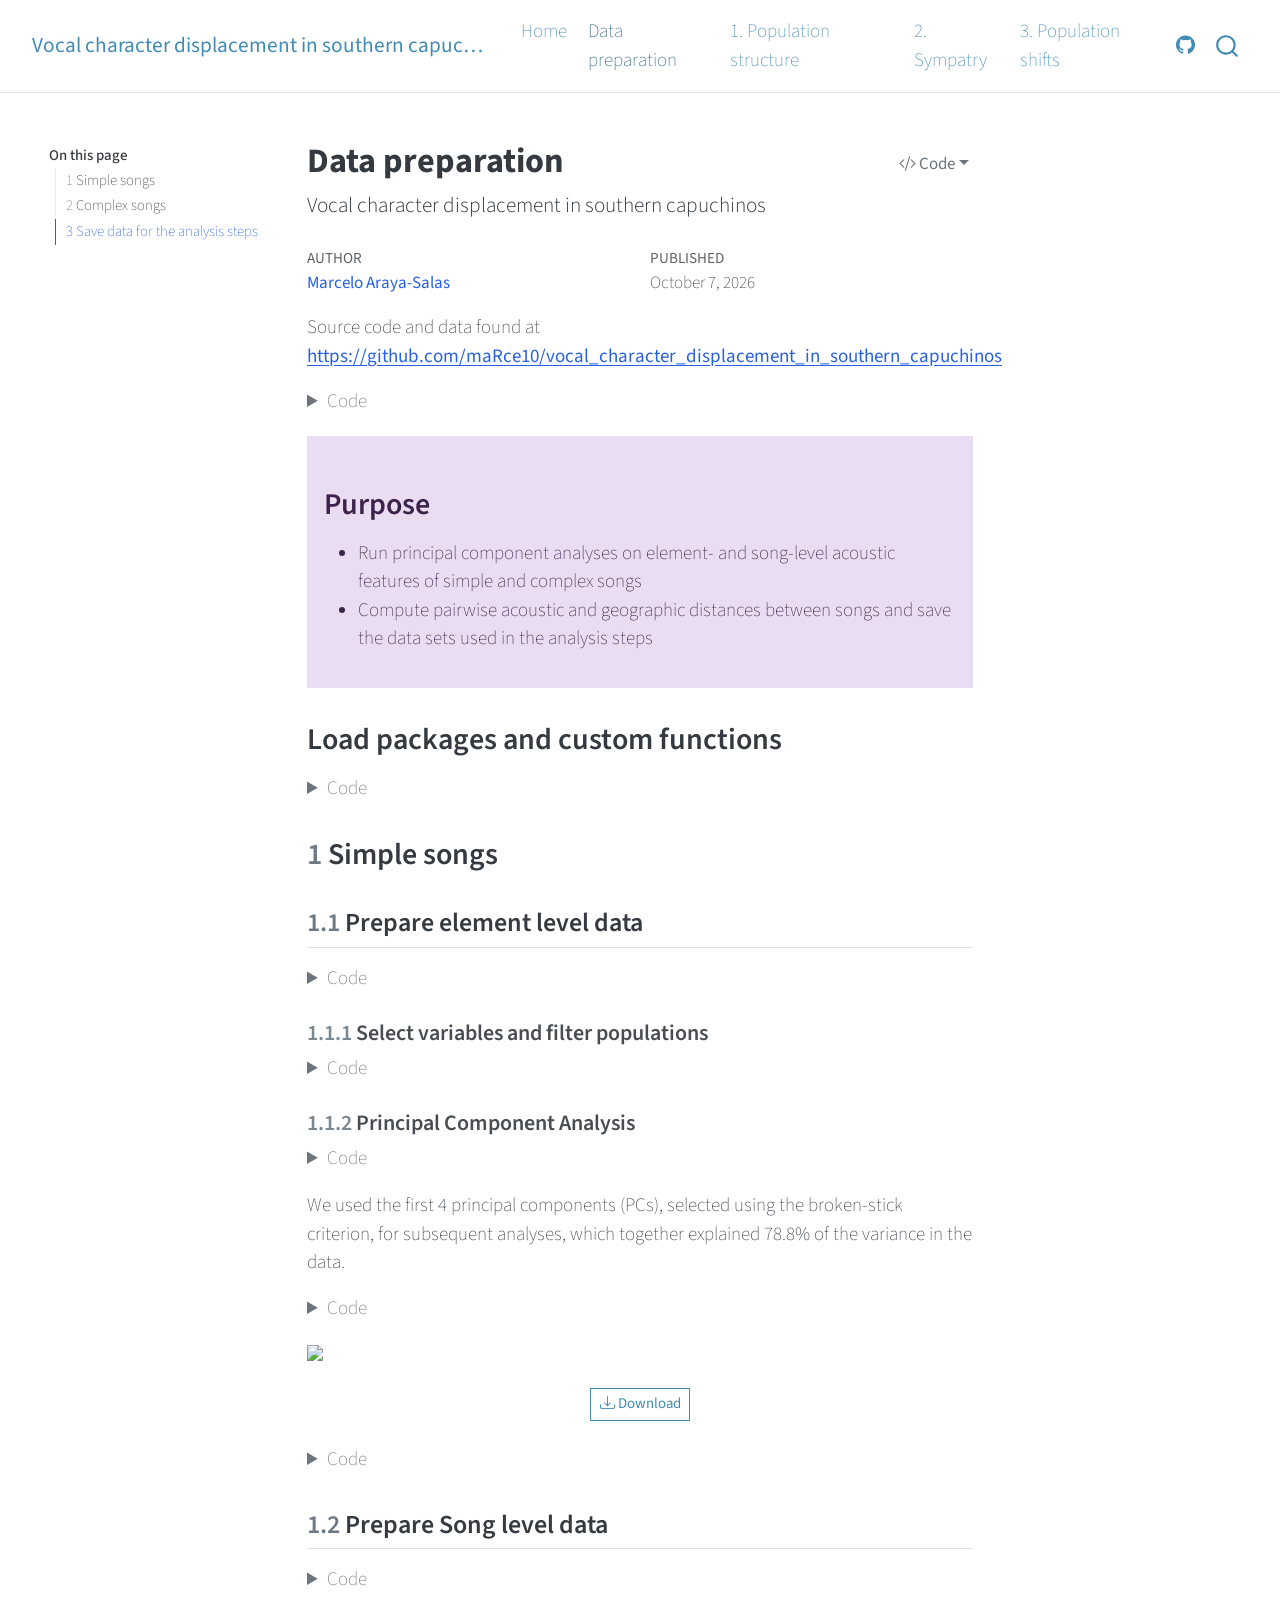
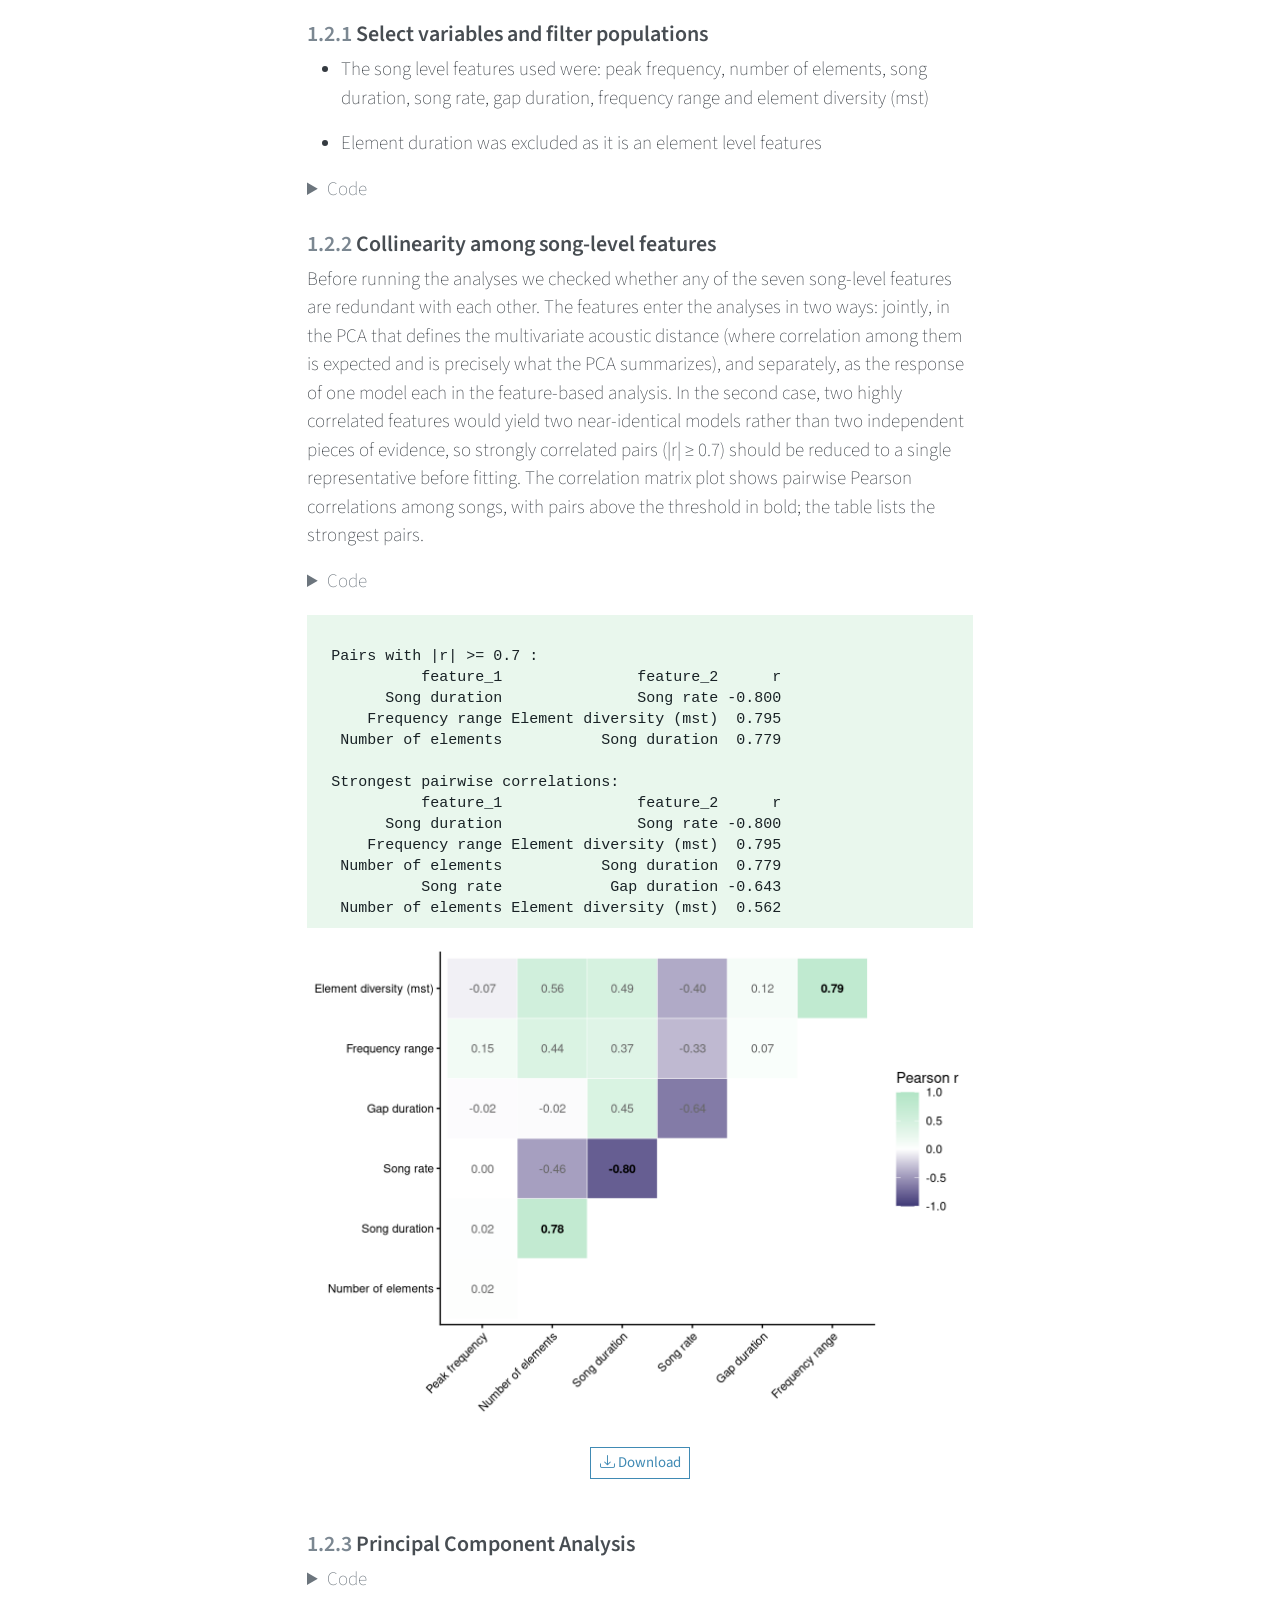
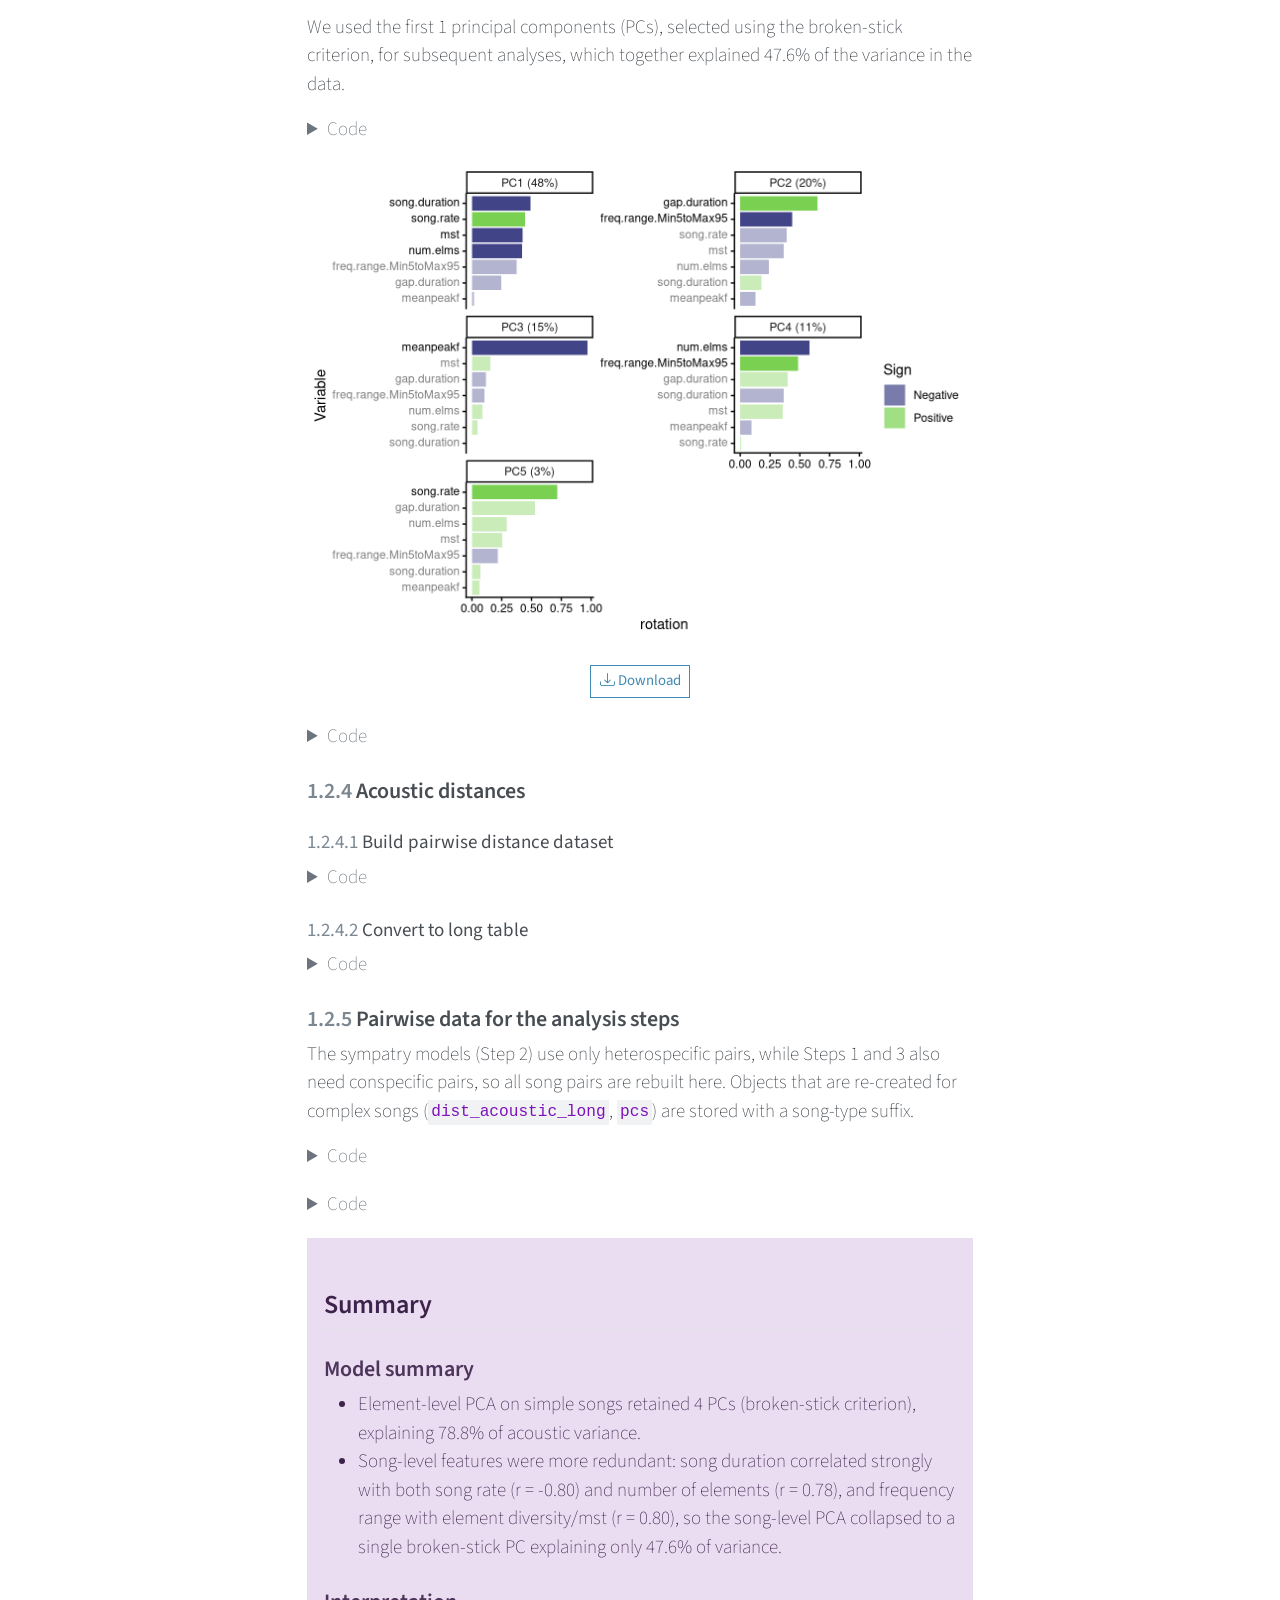
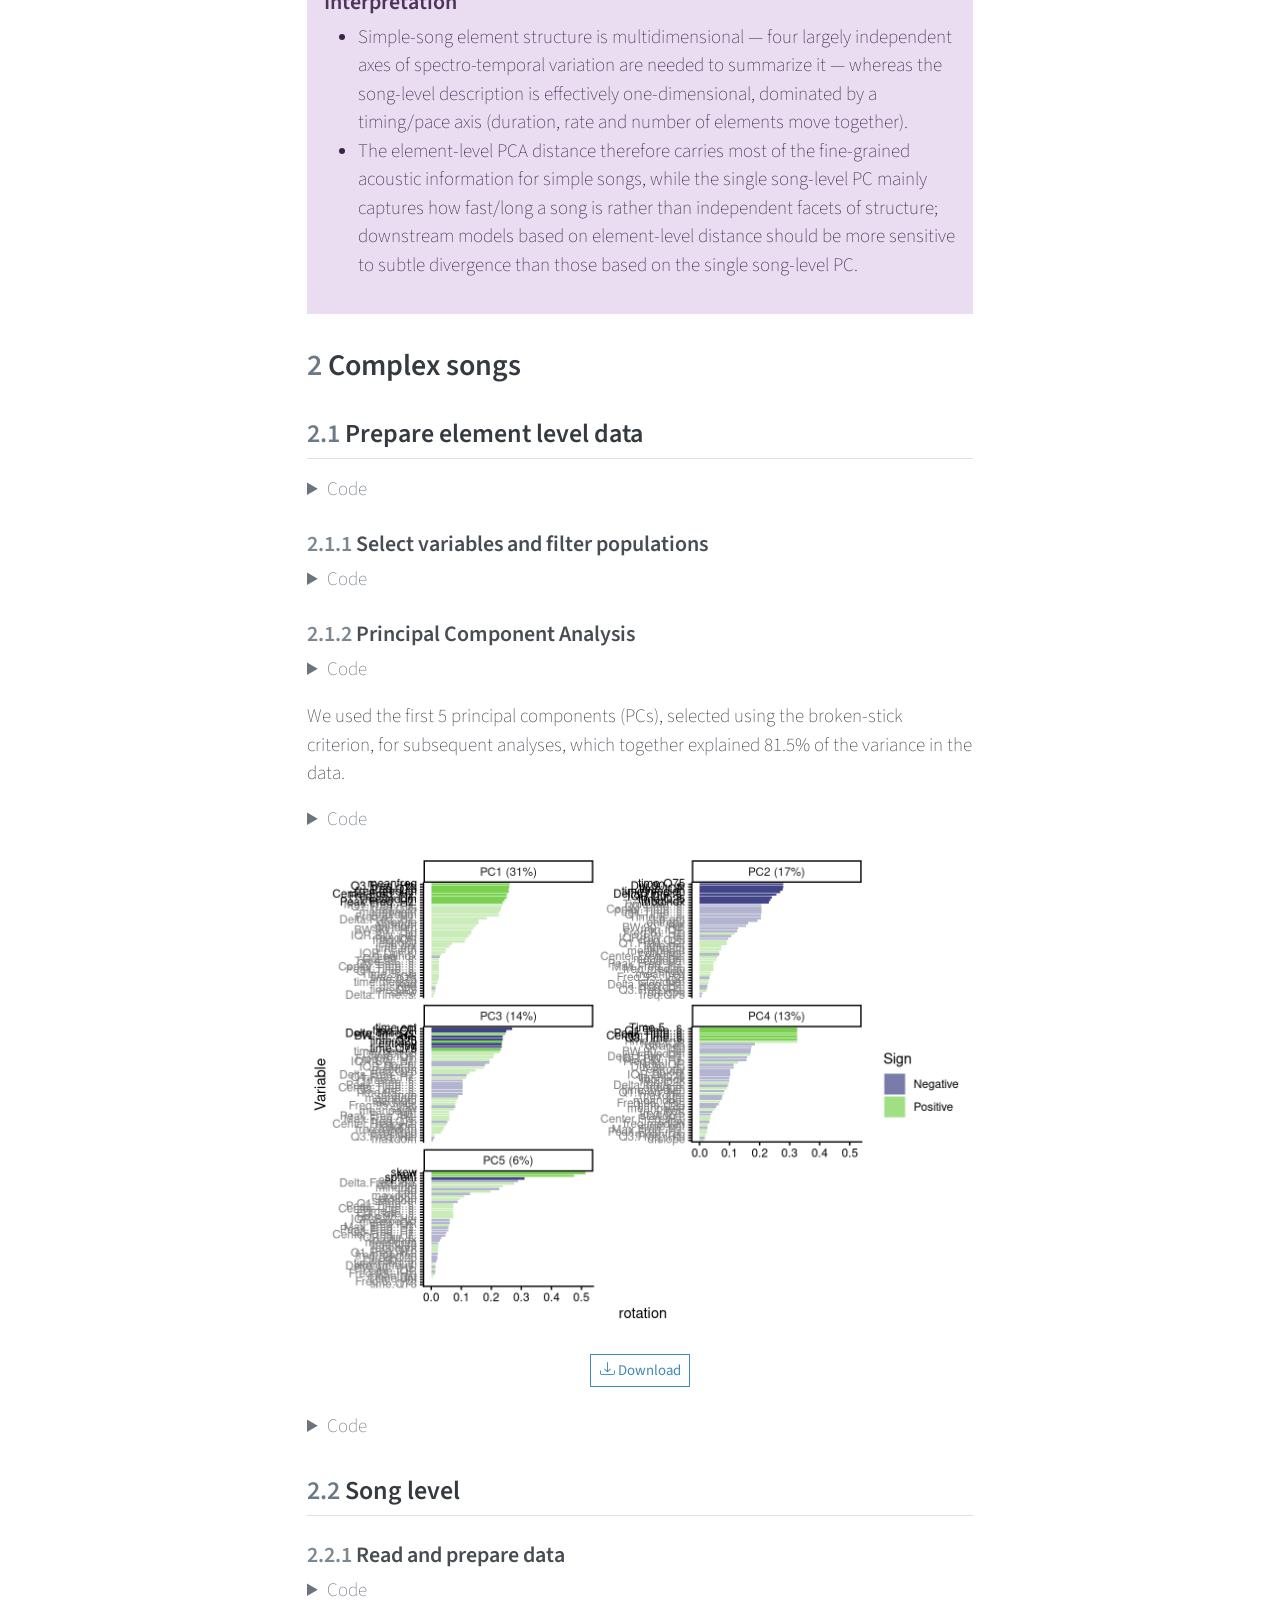
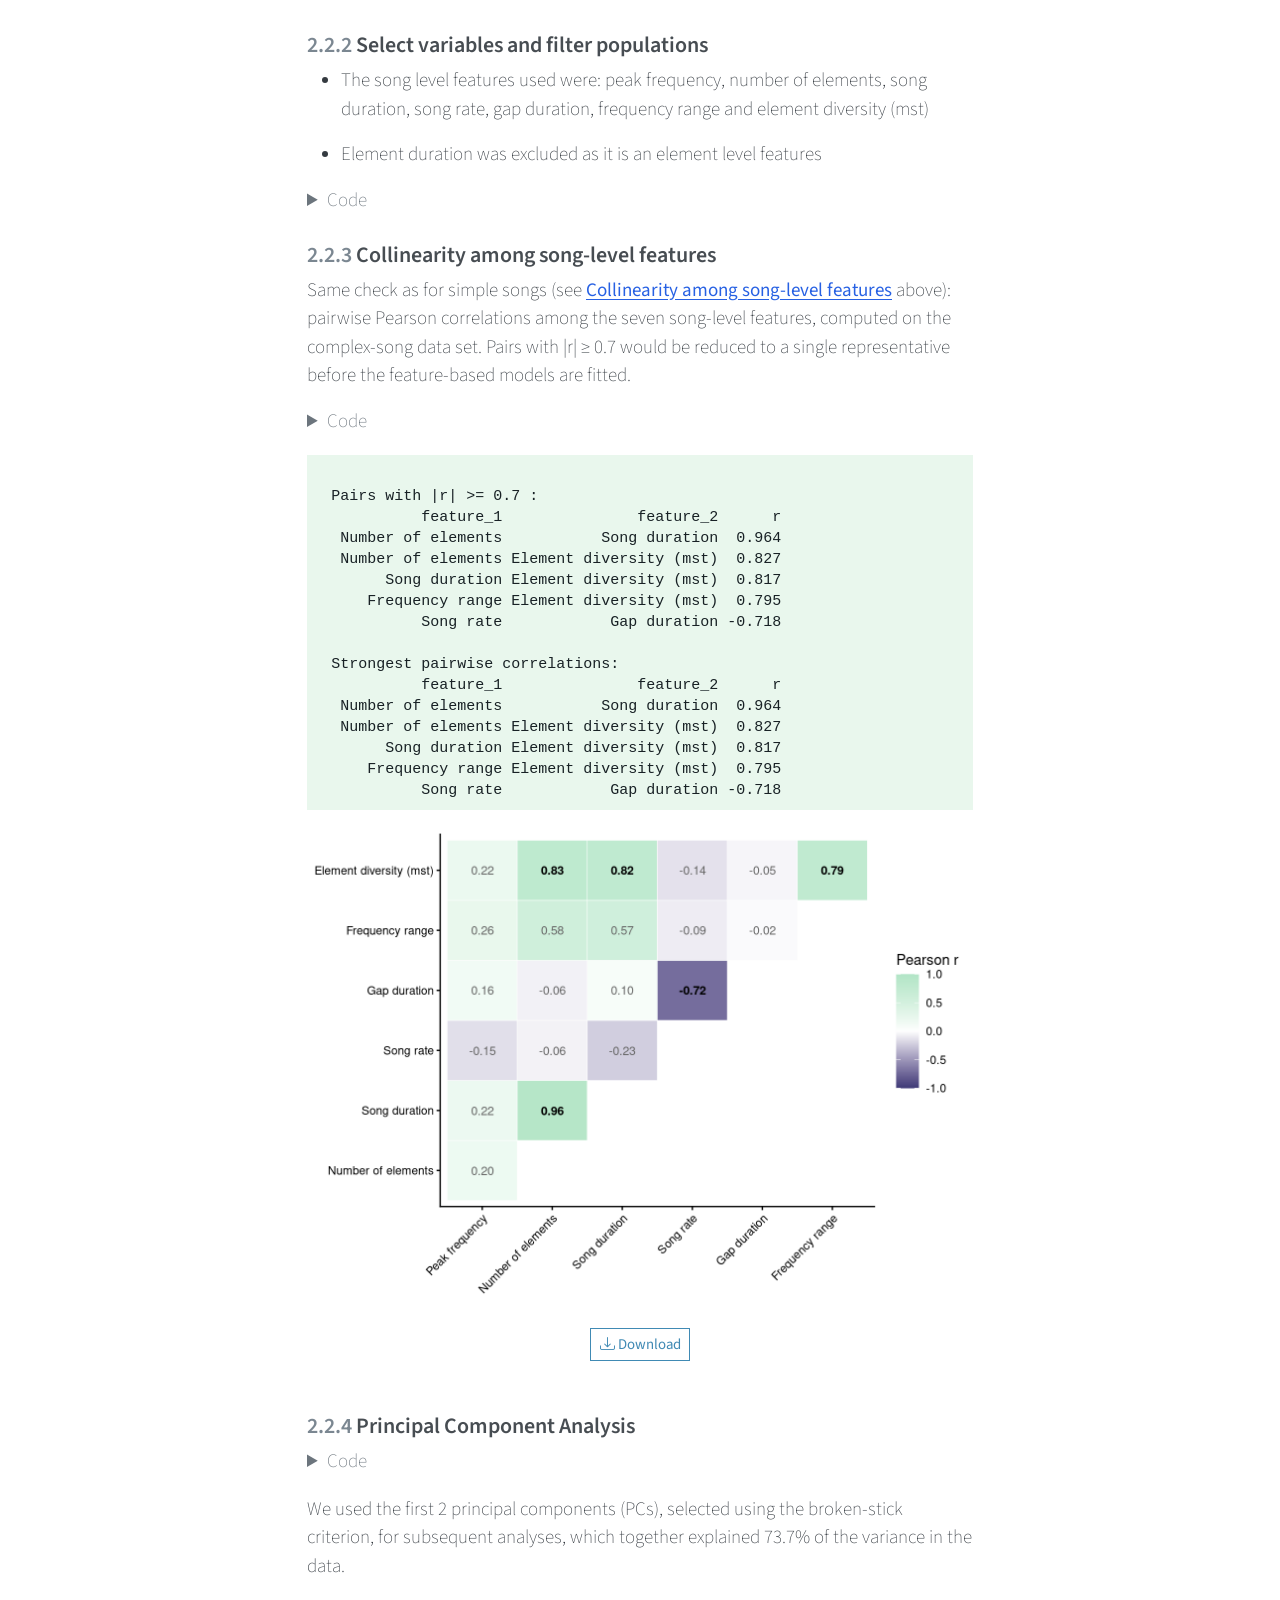
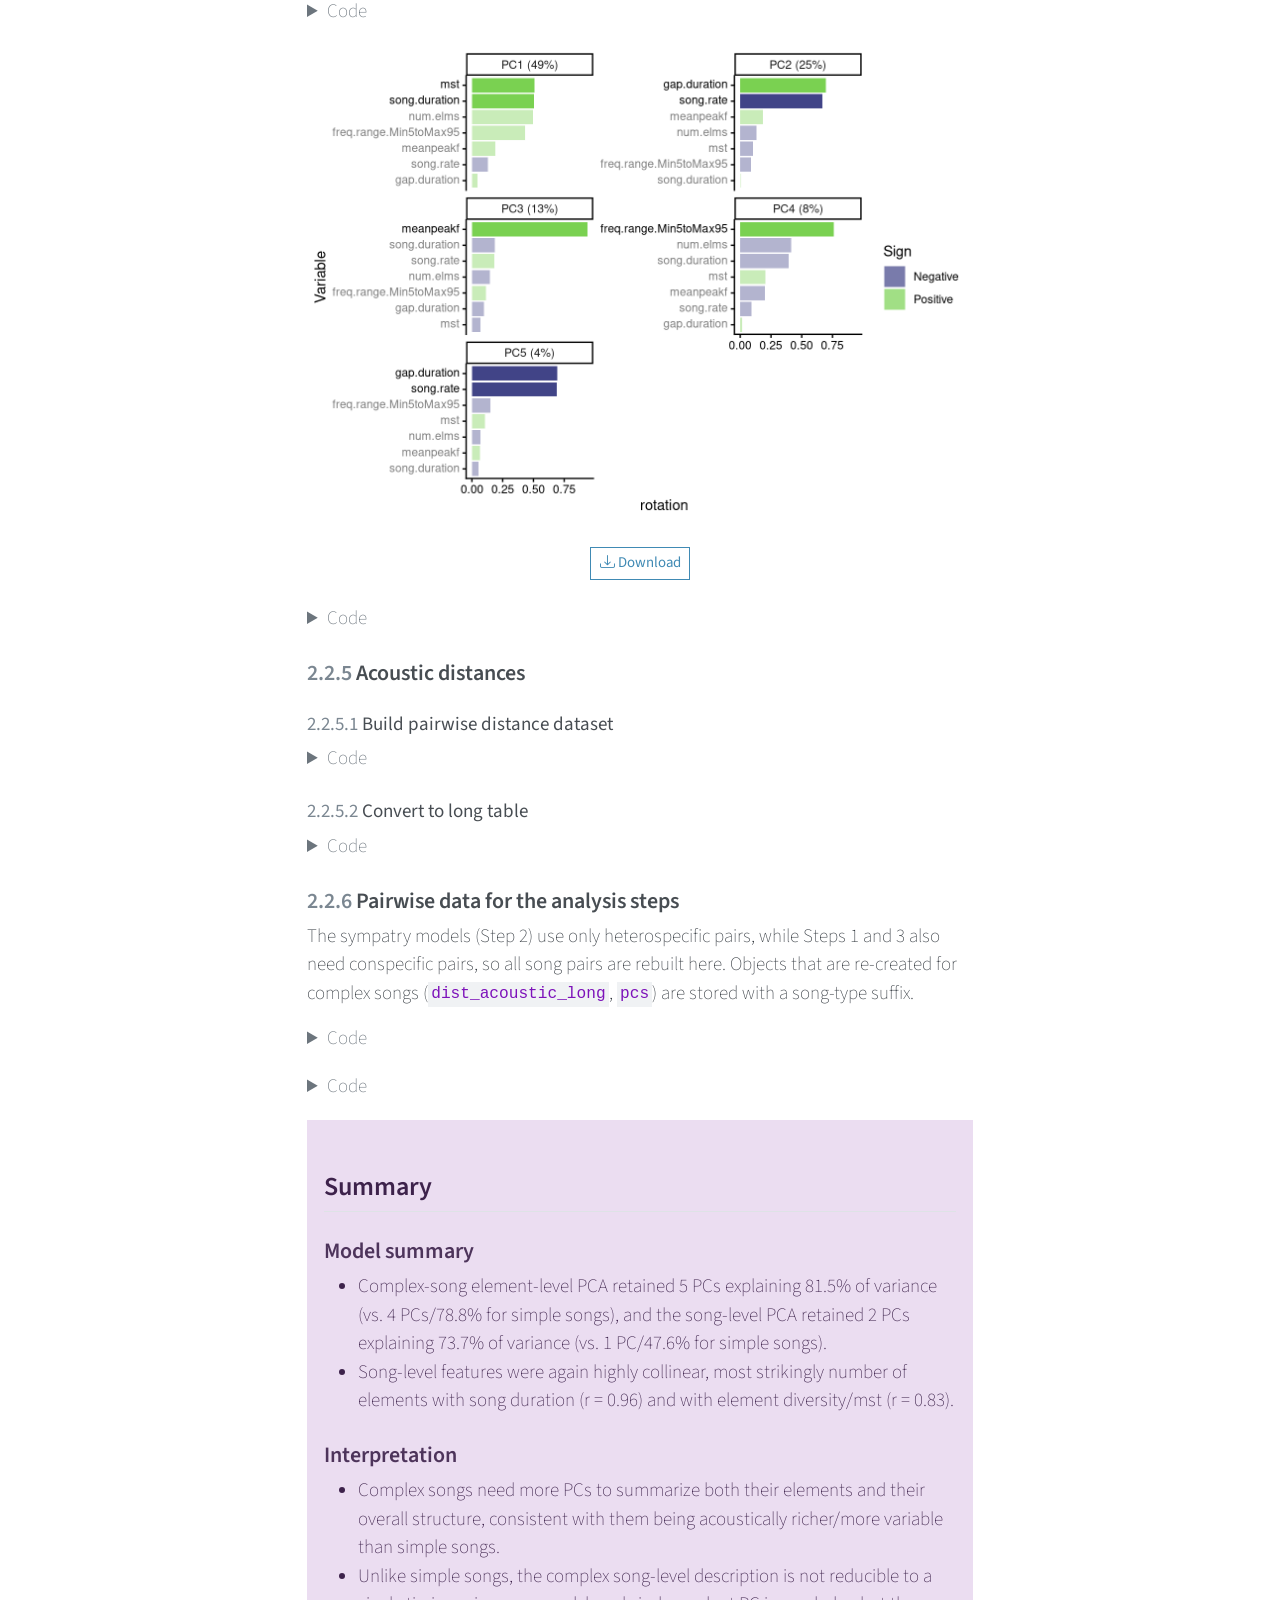
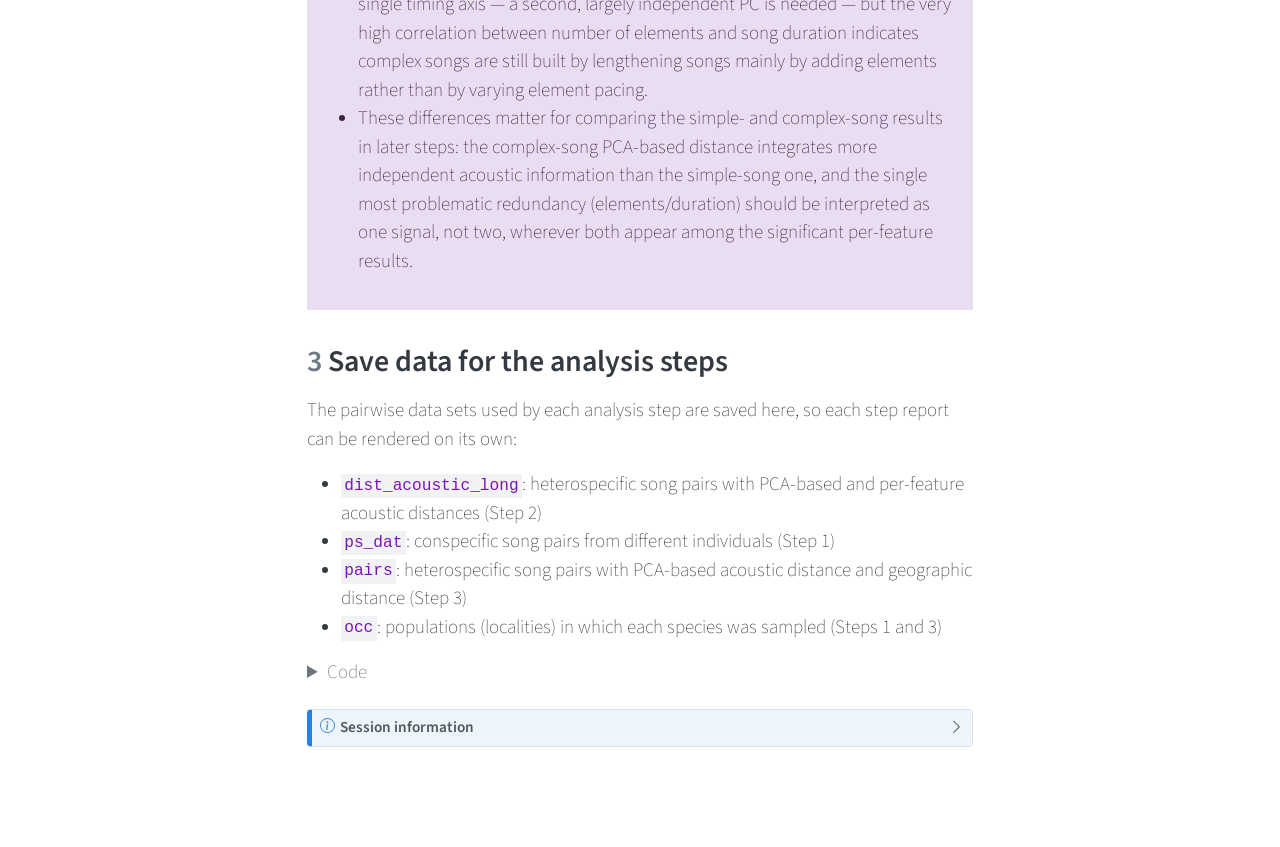
==== commit eadbf74f: "deploy: 0770ba05c82e6b17681198f29e684fa7e9607300" ====
--- a/scripts/0_data_preparation.html
+++ b/scripts/0_data_preparation.html
@@ -259,6 +259,7 @@
 </header>
 
 
+<p>Source code and data found at <a href="https://github.com/maRce10/vocal_character_displacement_in_southern_capuchinos">https://github.com/maRce10/vocal_character_displacement_in_southern_capuchinos</a></p>
 <div class="cell">
 <details class="code-fold">
 <summary>Code</summary>
@@ -1046,6 +1047,23 @@
 </div>
 </section>
 </section>
+<section id="summary" class="level2 unnumbered unlisted alert alert-info">
+<h2 class="unnumbered unlisted anchored" data-anchor-id="summary">Summary</h2>
+<section id="model-summary" class="level3 unnumbered unlisted">
+<h3 class="unnumbered unlisted anchored" data-anchor-id="model-summary">Model summary</h3>
+<ul>
+<li>Element-level PCA on simple songs retained 4 PCs (broken-stick criterion), explaining 78.8% of acoustic variance.</li>
+<li>Song-level features were more redundant: song duration correlated strongly with both song rate (r = -0.80) and number of elements (r = 0.78), and frequency range with element diversity/mst (r = 0.80), so the song-level PCA collapsed to a single broken-stick PC explaining only 47.6% of variance.</li>
+</ul>
+</section>
+<section id="interpretation" class="level3 unnumbered unlisted">
+<h3 class="unnumbered unlisted anchored" data-anchor-id="interpretation">Interpretation</h3>
+<ul>
+<li>Simple-song element structure is multidimensional — four largely independent axes of spectro-temporal variation are needed to summarize it — whereas the song-level description is effectively one-dimensional, dominated by a timing/pace axis (duration, rate and number of elements move together).</li>
+<li>The element-level PCA distance therefore carries most of the fine-grained acoustic information for simple songs, while the single song-level PC mainly captures how fast/long a song is rather than independent facets of structure; downstream models based on element-level distance should be more sensitive to subtle divergence than those based on the single song-level PC.</li>
+</ul>
+</section>
+</section>
 </section>
 <section id="complex-songs" class="level1" data-number="2">
 <h1 data-number="2"><span class="header-section-number">2</span> Complex songs</h1>
@@ -1764,6 +1782,24 @@
 </div>
 </section>
 </section>
+<section id="summary-1" class="level2 unnumbered unlisted alert alert-info">
+<h2 class="unnumbered unlisted anchored" data-anchor-id="summary-1">Summary</h2>
+<section id="model-summary-1" class="level3 unnumbered unlisted">
+<h3 class="unnumbered unlisted anchored" data-anchor-id="model-summary-1">Model summary</h3>
+<ul>
+<li>Complex-song element-level PCA retained 5 PCs explaining 81.5% of variance (vs.&nbsp;4 PCs/78.8% for simple songs), and the song-level PCA retained 2 PCs explaining 73.7% of variance (vs.&nbsp;1 PC/47.6% for simple songs).</li>
+<li>Song-level features were again highly collinear, most strikingly number of elements with song duration (r = 0.96) and with element diversity/mst (r = 0.83).</li>
+</ul>
+</section>
+<section id="interpretation-1" class="level3 unnumbered unlisted">
+<h3 class="unnumbered unlisted anchored" data-anchor-id="interpretation-1">Interpretation</h3>
+<ul>
+<li>Complex songs need more PCs to summarize both their elements and their overall structure, consistent with them being acoustically richer/more variable than simple songs.</li>
+<li>Unlike simple songs, the complex song-level description is not reducible to a single timing axis — a second, largely independent PC is needed — but the very high correlation between number of elements and song duration indicates complex songs are still built by lengthening songs mainly by adding elements rather than by varying element pacing.</li>
+<li>These differences matter for comparing the simple- and complex-song results in later steps: the complex-song PCA-based distance integrates more independent acoustic information than the simple-song one, and the single most problematic redundancy (elements/duration) should be interpreted as one signal, not two, wherever both appear among the significant per-feature results.</li>
+</ul>
+</section>
+</section>
 </section>
 <section id="save-data-for-the-analysis-steps" class="level1" data-number="3">
 <h1 data-number="3"><span class="header-section-number">3</span> Save data for the analysis steps</h1>
@@ -1811,8 +1847,8 @@
 <div class="cell-output cell-output-stdout">
 <pre><code>─ Session info ───────────────────────────────────────────────────────────────
  setting  value
- version  R version 4.6.1 (2026-06-24)
- os       Ubuntu 22.04.5 LTS
+ version  R version 4.5.2 (2025-10-31)
+ os       Ubuntu 22.04.4 LTS
  system   x86_64, linux-gnu
  ui       X11
  language (EN)
@@ -1820,123 +1856,132 @@
  ctype    en_US.UTF-8
  tz       America/Costa_Rica
  date     2026-10-07
- pandoc   3.8.3 @ /usr/lib/rstudio/resources/app/bin/quarto/bin/tools/x86_64/ (via rmarkdown)
- quarto   1.7.31 @ /usr/local/bin/quarto
+ pandoc   2.9.2.1 @ /usr/bin/ (via rmarkdown)
+ quarto   NA
 
 ─ Packages ───────────────────────────────────────────────────────────────────
- package        * version    date (UTC) lib source
- abind            1.4-8      2024-09-12 [2] CRAN (R 4.6.1)
- ape              5.8-1      2024-12-16 [2] CRAN (R 4.6.1)
- arrayhelpers     1.1-2      2026-07-24 [2] CRAN (R 4.6.1)
- backports        1.5.1      2026-04-03 [2] CRAN (R 4.6.1)
- bayesplot        1.15.0     2025-12-12 [2] CRAN (R 4.6.1)
- bridgesampling   1.2-1      2025-11-19 [2] CRAN (R 4.6.1)
- brms           * 2.23.0     2025-09-09 [2] CRAN (R 4.6.1)
- brmsish        * 1.0.0      2026-07-14 [2] Github (maRce10/brmsish@81ab826)
- Brobdingnag      1.2-9      2022-10-19 [2] CRAN (R 4.6.1)
- cachem           1.1.0      2024-05-16 [2] CRAN (R 4.6.1)
- checkmate        2.3.4      2026-02-03 [2] CRAN (R 4.6.1)
- cli              3.6.6      2026-04-09 [1] CRAN (R 4.6.1)
- cluster          2.1.8.3    2026-07-30 [1] CRAN (R 4.6.1)
- cmdstanr       * 0.9.0.9001 2026-07-14 [2] Github (stan-dev/cmdstanr@2763c0f)
- coda             0.19-4.1   2024-01-31 [2] CRAN (R 4.6.1)
- commonmark       2.0.0      2025-07-07 [2] CRAN (R 4.6.1)
- cowplot          1.2.0      2025-07-07 [2] CRAN (R 4.6.1)
- crayon           1.5.3      2024-06-20 [2] CRAN (R 4.6.1)
- devtools         2.5.2      2026-04-30 [2] CRAN (R 4.6.1)
- digest           0.6.39     2025-11-19 [2] CRAN (R 4.6.1)
- distributional   0.8.1      2026-06-27 [2] CRAN (R 4.6.1)
- dplyr          * 1.2.1      2026-04-03 [2] CRAN (R 4.6.1)
- ecodist        * 2.1.3      2023-10-30 [2] CRAN (R 4.6.1)
- ellipsis         0.3.3      2026-04-04 [2] CRAN (R 4.6.1)
- emmeans          2.0.4      2026-07-15 [2] CRAN (R 4.6.1)
- estimability     2.0.0      2026-06-26 [2] CRAN (R 4.6.1)
- evaluate         1.0.5      2025-08-27 [1] CRAN (R 4.6.1)
- farver           2.1.2      2024-05-13 [2] CRAN (R 4.6.1)
- fastmap          1.2.0      2024-05-15 [2] CRAN (R 4.6.1)
- forcats        * 1.0.1      2025-09-25 [2] CRAN (R 4.6.1)
- fs               2.1.0      2026-04-18 [2] CRAN (R 4.6.1)
- generics         0.1.4      2025-05-09 [1] CRAN (R 4.6.1)
- ggdist           3.3.3      2025-04-23 [2] CRAN (R 4.6.1)
- ggh4x          * 0.3.1      2025-05-30 [1] CRAN (R 4.6.1)
- ggplot2        * 4.0.3      2026-04-22 [2] CRAN (R 4.6.1)
- ggtext         * 0.1.2      2022-09-16 [2] CRAN (R 4.6.1)
- glue             1.8.1      2026-04-17 [1] CRAN (R 4.6.1)
- gridExtra        2.3.1      2026-06-25 [2] CRAN (R 4.6.1)
- gridtext         0.1.6      2026-02-19 [2] CRAN (R 4.6.1)
- gtable           0.3.6      2024-10-25 [2] CRAN (R 4.6.1)
- hms              1.1.4      2025-10-17 [2] CRAN (R 4.6.1)
- htmltools        0.5.9      2025-12-04 [2] CRAN (R 4.6.1)
- htmlwidgets      1.6.4      2023-12-06 [2] CRAN (R 4.6.1)
- igraph           2.3.3      2026-06-26 [2] CRAN (R 4.6.1)
- jsonlite         2.0.0      2025-03-27 [1] CRAN (R 4.6.1)
- kableExtra     * 1.4.1      2026-07-08 [2] CRAN (R 4.6.1)
- knitr          * 1.52       2026-09-06 [1] CRAN (R 4.6.1)
- labeling         0.4.3      2023-08-29 [2] CRAN (R 4.6.1)
- lattice          0.22-9     2026-02-09 [4] CRAN (R 4.5.2)
- lifecycle        1.0.5      2026-01-08 [1] CRAN (R 4.6.1)
- litedown         0.10       2026-07-11 [2] CRAN (R 4.6.1)
- loo              2.10.1     2026-07-24 [2] CRAN (R 4.6.1)
- lubridate      * 1.9.5      2026-02-04 [1] CRAN (R 4.6.1)
- magrittr         2.0.5      2026-04-04 [1] CRAN (R 4.6.1)
- markdown         2.0        2025-03-23 [2] CRAN (R 4.6.1)
- MASS             7.3-66     2026-07-15 [2] CRAN (R 4.6.1)
- Matrix           1.7-6      2026-07-25 [1] CRAN (R 4.6.1)
- matrixStats      1.5.0      2025-01-07 [2] CRAN (R 4.6.1)
- memoise          2.0.1      2021-11-26 [2] CRAN (R 4.6.1)
- mgcv             1.9-4      2025-11-07 [4] CRAN (R 4.5.2)
- mvtnorm          1.4-2      2026-07-12 [2] CRAN (R 4.6.1)
- nlme             3.1-170    2026-07-15 [1] CRAN (R 4.6.1)
- otel             0.2.0      2025-08-29 [2] CRAN (R 4.6.1)
- pbapply          1.7-4      2025-07-20 [2] CRAN (R 4.6.1)
- permute        * 0.9-10     2026-02-06 [2] CRAN (R 4.6.1)
- pillar           1.11.1     2025-09-17 [2] CRAN (R 4.6.1)
- pkgbuild         1.4.8      2025-05-26 [2] CRAN (R 4.6.1)
- pkgconfig        2.0.3      2019-09-22 [2] CRAN (R 4.6.1)
- pkgload          1.5.3      2026-06-15 [2] CRAN (R 4.6.1)
- posterior        1.7.0      2026-04-01 [2] CRAN (R 4.6.1)
- processx         3.9.0      2026-04-22 [2] CRAN (R 4.6.1)
- ps               1.9.3      2026-04-20 [2] CRAN (R 4.6.1)
- purrr          * 1.2.2      2026-04-10 [2] CRAN (R 4.6.1)
- R6               2.6.1      2025-02-15 [1] CRAN (R 4.6.1)
- RColorBrewer     1.1-3      2022-04-03 [2] CRAN (R 4.6.1)
- Rcpp           * 1.1.2      2026-07-05 [1] CRAN (R 4.6.1)
- RcppParallel     6.2.0      2026-07-30 [2] CRAN (R 4.6.1)
- readr          * 2.2.0      2026-02-19 [2] CRAN (R 4.6.1)
- rlang            1.3.0      2026-07-05 [1] CRAN (R 4.6.1)
- rmarkdown        2.31       2026-03-26 [2] CRAN (R 4.6.1)
- rstantools       2.7.0      2026-07-26 [2] CRAN (R 4.6.1)
- rstudioapi       0.19.0     2026-06-11 [1] CRAN (R 4.6.1)
- S7               0.2.2      2026-04-22 [2] CRAN (R 4.6.1)
- scales           1.4.0      2025-04-24 [2] CRAN (R 4.6.1)
- sessioninfo      1.2.4      2026-06-04 [2] CRAN (R 4.6.1)
- sketchy          1.0.7      2026-10-07 [1] CRANs (R 4.6.1)
- stringi          1.8.9      2026-08-04 [1] CRAN (R 4.6.1)
- stringr        * 1.6.0      2025-11-04 [1] CRAN (R 4.6.1)
- svglite          2.2.2      2025-10-21 [2] CRAN (R 4.6.1)
- svUnit           1.0.8      2025-08-26 [2] CRAN (R 4.6.1)
- systemfonts      1.3.2      2026-03-05 [2] CRAN (R 4.6.1)
- tensorA          0.36.2.1   2023-12-13 [2] CRAN (R 4.6.1)
- textshaping      1.0.5      2026-03-06 [2] CRAN (R 4.6.1)
- tibble         * 3.3.1      2026-01-11 [2] CRAN (R 4.6.1)
- tidybayes        3.0.7      2024-09-15 [2] CRAN (R 4.6.1)
- tidyr          * 1.3.2      2025-12-19 [2] CRAN (R 4.6.1)
- tidyselect       1.2.1      2024-03-11 [2] CRAN (R 4.6.1)
- tidyverse      * 2.0.0      2023-02-22 [2] CRAN (R 4.6.1)
- timechange       0.4.0      2026-01-29 [1] CRAN (R 4.6.1)
- tzdb             0.5.0      2025-03-15 [2] CRAN (R 4.6.1)
- usethis          3.2.1      2025-09-06 [2] CRAN (R 4.6.1)
- vctrs            0.7.3      2026-04-11 [1] CRAN (R 4.6.1)
- vegan          * 2.7-5      2026-05-25 [2] CRAN (R 4.6.1)
- viridis          0.6.5      2024-01-29 [2] CRAN (R 4.6.1)
- viridisLite      0.4.3      2026-02-04 [2] CRAN (R 4.6.1)
- withr            3.0.3      2026-06-19 [2] CRAN (R 4.6.1)
- xfun             0.61       2026-09-16 [1] CRAN (R 4.6.1)
- xml2             1.6.0      2026-06-22 [1] CRAN (R 4.6.1)
- xtable           1.8-8      2026-02-22 [2] CRAN (R 4.6.1)
- yaml             2.3.12     2025-12-10 [1] CRAN (R 4.6.1)
+ package        * version  date (UTC) lib source
+ abind            1.4-8    2024-09-12 [1] CRAN (R 4.5.2)
+ ape              5.8-1    2024-12-16 [1] CRAN (R 4.5.2)
+ arrayhelpers     1.1-0    2020-02-04 [1] CRAN (R 4.5.2)
+ backports        1.5.1    2026-04-03 [1] CRAN (R 4.5.2)
+ bayesplot        1.15.0   2025-12-12 [1] CRAN (R 4.5.2)
+ bridgesampling   1.2-1    2025-11-19 [1] CRAN (R 4.5.2)
+ brms           * 2.23.0   2025-09-09 [1] CRAN (R 4.5.2)
+ brmsish        * 1.0.0    2026-03-03 [1] Github (maRce10/brmsish@81ab826)
+ Brobdingnag      1.2-9    2022-10-19 [1] CRAN (R 4.5.2)
+ cachem           1.1.0    2024-05-16 [1] CRAN (R 4.5.2)
+ checkmate        2.3.4    2026-02-03 [1] CRAN (R 4.5.2)
+ cli              3.6.6    2026-04-09 [1] CRAN (R 4.5.2)
+ cluster          2.1.8.2  2026-02-05 [1] CRAN (R 4.5.2)
+ cmdstanr       * 0.9.0    2025-03-30 [1] https://stan-dev.r-universe.dev (R 4.5.2)
+ coda             0.19-4.1 2024-01-31 [1] CRAN (R 4.5.2)
+ codetools        0.2-20   2024-03-31 [1] CRAN (R 4.5.2)
+ commonmark       2.0.0    2025-07-07 [1] CRAN (R 4.5.2)
+ cowplot          1.2.0    2025-07-07 [1] CRAN (R 4.5.2)
+ crayon           1.5.3    2024-06-20 [1] CRAN (R 4.5.2)
+ devtools         2.4.6    2025-10-03 [1] CRAN (R 4.5.2)
+ digest           0.6.39   2025-11-19 [1] CRAN (R 4.5.2)
+ distributional   0.6.0    2026-01-14 [1] CRAN (R 4.5.2)
+ dplyr          * 1.2.1    2026-04-03 [1] CRAN (R 4.5.2)
+ ecodist        * 2.1.3    2023-10-30 [1] CRAN (R 4.5.2)
+ ellipsis         0.3.2    2021-04-29 [3] CRAN (R 4.1.1)
+ emmeans          2.0.4    2026-07-15 [1] CRAN (R 4.5.2)
+ estimability     2.0.0    2026-06-26 [1] CRAN (R 4.5.2)
+ evaluate         1.0.5    2025-08-27 [1] CRAN (R 4.5.2)
+ farver           2.1.2    2024-05-13 [1] CRAN (R 4.5.2)
+ fastmap          1.2.0    2024-05-15 [1] CRAN (R 4.5.2)
+ forcats        * 1.0.1    2025-09-25 [1] CRAN (R 4.5.2)
+ fs               2.1.0    2026-04-18 [1] CRAN (R 4.5.2)
+ generics         0.1.4    2025-05-09 [1] CRAN (R 4.5.2)
+ ggdist           3.3.3    2025-04-23 [1] CRAN (R 4.5.2)
+ ggh4x          * 0.3.1    2025-05-30 [1] CRAN (R 4.5.2)
+ ggplot2        * 4.0.3    2026-04-22 [1] CRAN (R 4.5.2)
+ ggtext         * 0.1.2    2022-09-16 [1] CRAN (R 4.5.2)
+ glue             1.8.1    2026-04-17 [1] CRAN (R 4.5.2)
+ gridExtra        2.3.1    2026-06-25 [1] CRAN (R 4.5.2)
+ gridtext         0.1.6    2026-02-19 [1] CRAN (R 4.5.2)
+ gtable           0.3.6    2024-10-25 [1] CRAN (R 4.5.2)
+ hms              1.1.4    2025-10-17 [1] CRAN (R 4.5.2)
+ htmltools        0.5.9    2025-12-04 [1] CRAN (R 4.5.2)
+ htmlwidgets      1.6.4    2023-12-06 [1] CRAN (R 4.5.2)
+ igraph           2.3.3    2026-06-26 [1] CRAN (R 4.5.2)
+ jsonlite         2.0.0    2025-03-27 [1] CRAN (R 4.5.2)
+ kableExtra     * 1.4.0    2024-01-24 [1] CRAN (R 4.5.2)
+ knitr          * 1.52     2026-09-06 [1] CRAN (R 4.5.2)
+ labeling         0.4.3    2023-08-29 [1] CRAN (R 4.5.2)
+ lattice          0.22-9   2026-02-09 [1] CRAN (R 4.5.2)
+ lifecycle        1.0.5    2026-01-08 [1] CRAN (R 4.5.2)
+ litedown         0.9      2025-12-18 [1] CRAN (R 4.5.2)
+ loo              2.9.0    2025-12-23 [1] CRAN (R 4.5.2)
+ lubridate      * 1.9.5    2026-02-04 [1] CRAN (R 4.5.2)
+ magrittr         2.0.5    2026-04-04 [1] CRAN (R 4.5.2)
+ markdown         2.0      2025-03-23 [1] CRAN (R 4.5.2)
+ MASS             7.3-65   2025-02-28 [1] CRAN (R 4.5.2)
+ Matrix           1.7-4    2025-08-28 [1] CRAN (R 4.5.2)
+ matrixStats      1.5.0    2025-01-07 [1] CRAN (R 4.5.2)
+ memoise          2.0.1    2021-11-26 [3] CRAN (R 4.1.2)
+ mgcv             1.9-4    2025-11-07 [1] CRAN (R 4.5.2)
+ multcomp         1.4-29   2025-10-20 [1] CRAN (R 4.5.2)
+ mvtnorm          1.3-3    2025-01-10 [1] CRAN (R 4.5.2)
+ nlme             3.1-168  2025-03-31 [1] CRAN (R 4.5.2)
+ otel             0.2.0    2025-08-29 [1] CRAN (R 4.5.2)
+ packrat          0.9.3    2025-06-16 [1] CRAN (R 4.5.2)
+ pbapply          1.7-5    2026-09-01 [1] CRAN (R 4.5.2)
+ permute        * 0.9-10   2026-02-06 [1] CRAN (R 4.5.2)
+ pillar           1.11.1   2025-09-17 [1] CRAN (R 4.5.2)
+ pkgbuild         1.4.8    2025-05-26 [1] CRAN (R 4.5.2)
+ pkgconfig        2.0.3    2019-09-22 [3] CRAN (R 4.0.1)
+ pkgload          1.5.3    2026-06-15 [1] CRAN (R 4.5.2)
+ posterior        1.6.1    2025-02-27 [1] CRAN (R 4.5.2)
+ processx         3.9.0    2026-04-22 [1] CRAN (R 4.5.2)
+ ps               1.9.3    2026-04-20 [1] CRAN (R 4.5.2)
+ purrr          * 1.2.2    2026-04-10 [1] CRAN (R 4.5.2)
+ R6               2.6.1    2025-02-15 [1] CRAN (R 4.5.2)
+ RColorBrewer     1.1-3    2022-04-03 [1] CRAN (R 4.5.2)
+ Rcpp           * 1.1.2    2026-07-05 [1] CRAN (R 4.5.2)
+ RcppParallel     5.1.11-2 2026-03-05 [1] CRAN (R 4.5.2)
+ readr          * 2.2.0    2026-02-19 [1] CRAN (R 4.5.2)
+ remotes          2.5.0    2024-03-17 [1] CRAN (R 4.5.2)
+ rlang            1.3.0    2026-07-05 [1] CRAN (R 4.5.2)
+ rmarkdown        2.31     2026-03-26 [1] CRAN (R 4.5.2)
+ rstantools       2.6.0    2026-01-10 [1] CRAN (R 4.5.2)
+ rstudioapi       0.18.0   2026-01-16 [1] CRAN (R 4.5.2)
+ S7               0.2.2    2026-04-22 [1] CRAN (R 4.5.2)
+ sandwich         3.1-1    2024-09-15 [1] CRAN (R 4.5.2)
+ scales           1.4.0    2025-04-24 [1] CRAN (R 4.5.2)
+ sessioninfo      1.2.3    2025-02-05 [1] CRAN (R 4.5.2)
+ sketchy          1.0.7    2026-03-03 [1] CRANs (R 4.5.2)
+ stringi          1.8.9    2026-08-04 [1] CRAN (R 4.5.2)
+ stringr        * 1.6.0    2025-11-04 [1] CRAN (R 4.5.2)
+ survival         3.8-6    2026-01-16 [1] CRAN (R 4.5.2)
+ svglite          2.2.2    2025-10-21 [1] CRAN (R 4.5.2)
+ svUnit           1.0.8    2025-08-26 [1] CRAN (R 4.5.2)
+ systemfonts      1.3.1    2025-10-01 [1] CRAN (R 4.5.2)
+ tensorA          0.36.2.1 2023-12-13 [1] CRAN (R 4.5.2)
+ textshaping      1.0.4    2025-10-10 [1] CRAN (R 4.5.2)
+ TH.data          1.1-5    2025-11-17 [1] CRAN (R 4.5.2)
+ tibble         * 3.3.1    2026-01-11 [1] CRAN (R 4.5.2)
+ tidybayes        3.0.7    2024-09-15 [1] CRAN (R 4.5.2)
+ tidyr          * 1.3.2    2025-12-19 [1] CRAN (R 4.5.2)
+ tidyselect       1.2.1    2024-03-11 [1] CRAN (R 4.5.2)
+ tidyverse      * 2.0.0    2023-02-22 [1] CRAN (R 4.5.2)
+ timechange       0.4.0    2026-01-29 [1] CRAN (R 4.5.2)
+ tzdb             0.5.0    2025-03-15 [1] CRAN (R 4.5.2)
+ usethis          3.2.1    2025-09-06 [1] CRAN (R 4.5.2)
+ vctrs            0.7.3    2026-04-11 [1] CRAN (R 4.5.2)
+ vegan          * 2.7-5    2026-05-25 [1] CRAN (R 4.5.2)
+ viridis          0.6.5    2024-01-29 [1] CRAN (R 4.5.2)
+ viridisLite      0.4.3    2026-02-04 [1] CRAN (R 4.5.2)
+ withr            3.0.3    2026-06-19 [1] CRAN (R 4.5.2)
+ xaringanExtra    0.8.0    2024-05-19 [1] CRAN (R 4.5.2)
+ xfun             0.61     2026-09-16 [1] CRAN (R 4.5.2)
+ xml2             1.5.2    2026-01-17 [1] CRAN (R 4.5.2)
+ xtable           1.8-8    2026-02-22 [1] CRAN (R 4.5.2)
+ yaml             2.3.12   2025-12-10 [1] CRAN (R 4.5.2)
+ zoo              1.8-15   2025-12-15 [1] CRAN (R 4.5.2)
 
- [1] /home/m/R/x86_64-pc-linux-gnu-library/4.6
+ [1] /home/m/R/x86_64-pc-linux-gnu-library/4.5
  [2] /usr/local/lib/R/site-library
  [3] /usr/lib/R/site-library
  [4] /usr/lib/R/library
@@ -3223,718 +3268,747 @@
 <span id="cb37-788"><a href="#cb37-788" aria-hidden="true" tabindex="-1"></a></span>
 <span id="cb37-789"><a href="#cb37-789" aria-hidden="true" tabindex="-1"></a><span class="in">```</span></span>
 <span id="cb37-790"><a href="#cb37-790" aria-hidden="true" tabindex="-1"></a></span>
-<span id="cb37-791"><a href="#cb37-791" aria-hidden="true" tabindex="-1"></a><span class="fu"># Complex songs</span></span>
-<span id="cb37-792"><a href="#cb37-792" aria-hidden="true" tabindex="-1"></a></span>
-<span id="cb37-793"><a href="#cb37-793" aria-hidden="true" tabindex="-1"></a><span class="fu">## Prepare element level data</span></span>
-<span id="cb37-794"><a href="#cb37-794" aria-hidden="true" tabindex="-1"></a></span>
-<span id="cb37-795"><a href="#cb37-795" aria-hidden="true" tabindex="-1"></a><span class="in">```{r read data complex elm}</span></span>
-<span id="cb37-796"><a href="#cb37-796" aria-hidden="true" tabindex="-1"></a></span>
-<span id="cb37-797"><a href="#cb37-797" aria-hidden="true" tabindex="-1"></a>complex_elm <span class="ot">&lt;-</span> <span class="fu">read.csv</span>(<span class="st">"./data/raw/Sporophila song data_elmt-level plus PCA_complex.csv"</span>)</span>
+<span id="cb37-791"><a href="#cb37-791" aria-hidden="true" tabindex="-1"></a>::: {.alert .alert-info}</span>
+<span id="cb37-792"><a href="#cb37-792" aria-hidden="true" tabindex="-1"></a><span class="fu">## Summary {.unnumbered .unlisted}</span></span>
+<span id="cb37-793"><a href="#cb37-793" aria-hidden="true" tabindex="-1"></a></span>
+<span id="cb37-794"><a href="#cb37-794" aria-hidden="true" tabindex="-1"></a><span class="fu">### Model summary {.unnumbered .unlisted}</span></span>
+<span id="cb37-795"><a href="#cb37-795" aria-hidden="true" tabindex="-1"></a></span>
+<span id="cb37-796"><a href="#cb37-796" aria-hidden="true" tabindex="-1"></a><span class="ss">-   </span>Element-level PCA on simple songs retained 4 PCs (broken-stick criterion), explaining 78.8% of acoustic variance.</span>
+<span id="cb37-797"><a href="#cb37-797" aria-hidden="true" tabindex="-1"></a><span class="ss">-   </span>Song-level features were more redundant: song duration correlated strongly with both song rate (r = -0.80) and number of elements (r = 0.78), and frequency range with element diversity/mst (r = 0.80), so the song-level PCA collapsed to a single broken-stick PC explaining only 47.6% of variance.</span>
 <span id="cb37-798"><a href="#cb37-798" aria-hidden="true" tabindex="-1"></a></span>
-<span id="cb37-799"><a href="#cb37-799" aria-hidden="true" tabindex="-1"></a><span class="co"># remove all columns that start with "PC"</span></span>
-<span id="cb37-800"><a href="#cb37-800" aria-hidden="true" tabindex="-1"></a>complex_elm <span class="ot">&lt;-</span> complex_elm[, <span class="sc">!</span><span class="fu">grepl</span>(<span class="st">"^PC"</span>, <span class="fu">names</span>(complex_elm))]</span>
-<span id="cb37-801"><a href="#cb37-801" aria-hidden="true" tabindex="-1"></a></span>
-<span id="cb37-802"><a href="#cb37-802" aria-hidden="true" tabindex="-1"></a>complex_elm<span class="sc">$</span>Population <span class="ot">&lt;-</span> complex_elm<span class="sc">$</span>Lat <span class="ot">&lt;-</span> complex_elm<span class="sc">$</span>Lon <span class="ot">&lt;-</span> <span class="cn">NULL</span></span>
-<span id="cb37-803"><a href="#cb37-803" aria-hidden="true" tabindex="-1"></a></span>
-<span id="cb37-804"><a href="#cb37-804" aria-hidden="true" tabindex="-1"></a>individual_coord <span class="ot">&lt;-</span> <span class="fu">read.csv</span>(<span class="st">"./data/raw/Coordenadas_individuos_complex_songs.csv"</span>)</span>
-<span id="cb37-805"><a href="#cb37-805" aria-hidden="true" tabindex="-1"></a></span>
-<span id="cb37-806"><a href="#cb37-806" aria-hidden="true" tabindex="-1"></a><span class="co"># assign coordinates to each individual</span></span>
-<span id="cb37-807"><a href="#cb37-807" aria-hidden="true" tabindex="-1"></a>complex_elm_lat_long <span class="ot">&lt;-</span> complex_elm <span class="sc">|&gt;</span></span>
-<span id="cb37-808"><a href="#cb37-808" aria-hidden="true" tabindex="-1"></a>  <span class="fu">left_join</span>(individual_coord, <span class="at">by =</span> <span class="st">"Individual"</span>)</span>
-<span id="cb37-809"><a href="#cb37-809" aria-hidden="true" tabindex="-1"></a></span>
-<span id="cb37-810"><a href="#cb37-810" aria-hidden="true" tabindex="-1"></a><span class="in">```</span></span>
-<span id="cb37-811"><a href="#cb37-811" aria-hidden="true" tabindex="-1"></a></span>
-<span id="cb37-812"><a href="#cb37-812" aria-hidden="true" tabindex="-1"></a><span class="fu">### Select variables and filter populations</span></span>
-<span id="cb37-813"><a href="#cb37-813" aria-hidden="true" tabindex="-1"></a></span>
-<span id="cb37-814"><a href="#cb37-814" aria-hidden="true" tabindex="-1"></a><span class="in">```{r filter data complex elm}</span></span>
+<span id="cb37-799"><a href="#cb37-799" aria-hidden="true" tabindex="-1"></a><span class="fu">### Interpretation {.unnumbered .unlisted}</span></span>
+<span id="cb37-800"><a href="#cb37-800" aria-hidden="true" tabindex="-1"></a></span>
+<span id="cb37-801"><a href="#cb37-801" aria-hidden="true" tabindex="-1"></a><span class="ss">-   </span>Simple-song element structure is multidimensional — four largely independent axes of spectro-temporal variation are needed to summarize it — whereas the song-level description is effectively one-dimensional, dominated by a timing/pace axis (duration, rate and number of elements move together).</span>
+<span id="cb37-802"><a href="#cb37-802" aria-hidden="true" tabindex="-1"></a><span class="ss">-   </span>The element-level PCA distance therefore carries most of the fine-grained acoustic information for simple songs, while the single song-level PC mainly captures how fast/long a song is rather than independent facets of structure; downstream models based on element-level distance should be more sensitive to subtle divergence than those based on the single song-level PC.</span>
+<span id="cb37-803"><a href="#cb37-803" aria-hidden="true" tabindex="-1"></a>:::</span>
+<span id="cb37-804"><a href="#cb37-804" aria-hidden="true" tabindex="-1"></a></span>
+<span id="cb37-805"><a href="#cb37-805" aria-hidden="true" tabindex="-1"></a><span class="fu"># Complex songs</span></span>
+<span id="cb37-806"><a href="#cb37-806" aria-hidden="true" tabindex="-1"></a></span>
+<span id="cb37-807"><a href="#cb37-807" aria-hidden="true" tabindex="-1"></a><span class="fu">## Prepare element level data</span></span>
+<span id="cb37-808"><a href="#cb37-808" aria-hidden="true" tabindex="-1"></a></span>
+<span id="cb37-809"><a href="#cb37-809" aria-hidden="true" tabindex="-1"></a><span class="in">```{r read data complex elm}</span></span>
+<span id="cb37-810"><a href="#cb37-810" aria-hidden="true" tabindex="-1"></a></span>
+<span id="cb37-811"><a href="#cb37-811" aria-hidden="true" tabindex="-1"></a>complex_elm <span class="ot">&lt;-</span> <span class="fu">read.csv</span>(<span class="st">"./data/raw/Sporophila song data_elmt-level plus PCA_complex.csv"</span>)</span>
+<span id="cb37-812"><a href="#cb37-812" aria-hidden="true" tabindex="-1"></a></span>
+<span id="cb37-813"><a href="#cb37-813" aria-hidden="true" tabindex="-1"></a><span class="co"># remove all columns that start with "PC"</span></span>
+<span id="cb37-814"><a href="#cb37-814" aria-hidden="true" tabindex="-1"></a>complex_elm <span class="ot">&lt;-</span> complex_elm[, <span class="sc">!</span><span class="fu">grepl</span>(<span class="st">"^PC"</span>, <span class="fu">names</span>(complex_elm))]</span>
 <span id="cb37-815"><a href="#cb37-815" aria-hidden="true" tabindex="-1"></a></span>
-<span id="cb37-816"><a href="#cb37-816" aria-hidden="true" tabindex="-1"></a>vars <span class="ot">&lt;-</span> <span class="fu">c</span>(</span>
-<span id="cb37-817"><a href="#cb37-817" aria-hidden="true" tabindex="-1"></a>  <span class="st">"Q1.Time..s."</span>,</span>
-<span id="cb37-818"><a href="#cb37-818" aria-hidden="true" tabindex="-1"></a>  <span class="st">"Q3.Time..s."</span>,</span>
-<span id="cb37-819"><a href="#cb37-819" aria-hidden="true" tabindex="-1"></a>  <span class="st">"Time.5...s."</span>,</span>
-<span id="cb37-820"><a href="#cb37-820" aria-hidden="true" tabindex="-1"></a>  <span class="st">"Time.95...s."</span>,</span>
-<span id="cb37-821"><a href="#cb37-821" aria-hidden="true" tabindex="-1"></a>  <span class="st">"Delta.Time..s."</span>,</span>
-<span id="cb37-822"><a href="#cb37-822" aria-hidden="true" tabindex="-1"></a>  <span class="st">"Dur.90...s."</span>,</span>
-<span id="cb37-823"><a href="#cb37-823" aria-hidden="true" tabindex="-1"></a>  <span class="st">"IQR.Dur..s."</span>,</span>
-<span id="cb37-824"><a href="#cb37-824" aria-hidden="true" tabindex="-1"></a>  <span class="st">"Peak.Time..s."</span>,</span>
-<span id="cb37-825"><a href="#cb37-825" aria-hidden="true" tabindex="-1"></a>  <span class="st">"Center.Time..s."</span>,</span>
-<span id="cb37-826"><a href="#cb37-826" aria-hidden="true" tabindex="-1"></a>  <span class="st">"Q1.Freq..Hz."</span>,</span>
-<span id="cb37-827"><a href="#cb37-827" aria-hidden="true" tabindex="-1"></a>  <span class="st">"Q3.Freq..Hz."</span>,</span>
-<span id="cb37-828"><a href="#cb37-828" aria-hidden="true" tabindex="-1"></a>  <span class="st">"Center.Freq..Hz."</span>,</span>
-<span id="cb37-829"><a href="#cb37-829" aria-hidden="true" tabindex="-1"></a>  <span class="st">"Freq.5...Hz."</span>,</span>
-<span id="cb37-830"><a href="#cb37-830" aria-hidden="true" tabindex="-1"></a>  <span class="st">"Freq.95...Hz."</span>,</span>
-<span id="cb37-831"><a href="#cb37-831" aria-hidden="true" tabindex="-1"></a>  <span class="st">"Delta.Freq..Hz."</span>,</span>
-<span id="cb37-832"><a href="#cb37-832" aria-hidden="true" tabindex="-1"></a>  <span class="st">"IQR.BW..Hz."</span>,</span>
-<span id="cb37-833"><a href="#cb37-833" aria-hidden="true" tabindex="-1"></a>  <span class="st">"BW.90...Hz."</span>,</span>
-<span id="cb37-834"><a href="#cb37-834" aria-hidden="true" tabindex="-1"></a>  <span class="st">"Max.Freq..Hz."</span>,</span>
-<span id="cb37-835"><a href="#cb37-835" aria-hidden="true" tabindex="-1"></a>  <span class="st">"Peak.Freq..Hz."</span>,</span>
-<span id="cb37-836"><a href="#cb37-836" aria-hidden="true" tabindex="-1"></a>  <span class="st">"meanfreq"</span>,</span>
-<span id="cb37-837"><a href="#cb37-837" aria-hidden="true" tabindex="-1"></a>  <span class="st">"sd"</span>,</span>
-<span id="cb37-838"><a href="#cb37-838" aria-hidden="true" tabindex="-1"></a>  <span class="st">"freq.median"</span>,</span>
-<span id="cb37-839"><a href="#cb37-839" aria-hidden="true" tabindex="-1"></a>  <span class="st">"freq.Q25"</span>,</span>
-<span id="cb37-840"><a href="#cb37-840" aria-hidden="true" tabindex="-1"></a>  <span class="st">"freq.Q75"</span>,</span>
-<span id="cb37-841"><a href="#cb37-841" aria-hidden="true" tabindex="-1"></a>  <span class="st">"freq.IQR"</span>,</span>
-<span id="cb37-842"><a href="#cb37-842" aria-hidden="true" tabindex="-1"></a>  <span class="st">"time.median"</span>,</span>
-<span id="cb37-843"><a href="#cb37-843" aria-hidden="true" tabindex="-1"></a>  <span class="st">"time.Q25"</span>,</span>
-<span id="cb37-844"><a href="#cb37-844" aria-hidden="true" tabindex="-1"></a>  <span class="st">"time.Q75"</span>,</span>
-<span id="cb37-845"><a href="#cb37-845" aria-hidden="true" tabindex="-1"></a>  <span class="st">"time.IQR"</span>,</span>
-<span id="cb37-846"><a href="#cb37-846" aria-hidden="true" tabindex="-1"></a>  <span class="st">"skew"</span>,</span>
-<span id="cb37-847"><a href="#cb37-847" aria-hidden="true" tabindex="-1"></a>  <span class="st">"kurt"</span>,</span>
-<span id="cb37-848"><a href="#cb37-848" aria-hidden="true" tabindex="-1"></a>  <span class="st">"sp.ent"</span>,</span>
-<span id="cb37-849"><a href="#cb37-849" aria-hidden="true" tabindex="-1"></a>  <span class="st">"time.ent"</span>,</span>
-<span id="cb37-850"><a href="#cb37-850" aria-hidden="true" tabindex="-1"></a>  <span class="st">"entropy"</span>,</span>
-<span id="cb37-851"><a href="#cb37-851" aria-hidden="true" tabindex="-1"></a>  <span class="st">"sfm"</span>,</span>
-<span id="cb37-852"><a href="#cb37-852" aria-hidden="true" tabindex="-1"></a>  <span class="st">"meandom"</span>,</span>
-<span id="cb37-853"><a href="#cb37-853" aria-hidden="true" tabindex="-1"></a>  <span class="st">"mindom"</span>,</span>
-<span id="cb37-854"><a href="#cb37-854" aria-hidden="true" tabindex="-1"></a>  <span class="st">"maxdom"</span>,</span>
-<span id="cb37-855"><a href="#cb37-855" aria-hidden="true" tabindex="-1"></a>  <span class="st">"dfrange"</span>,</span>
-<span id="cb37-856"><a href="#cb37-856" aria-hidden="true" tabindex="-1"></a>  <span class="st">"modindx"</span>,</span>
-<span id="cb37-857"><a href="#cb37-857" aria-hidden="true" tabindex="-1"></a>  <span class="st">"startdom"</span>,</span>
-<span id="cb37-858"><a href="#cb37-858" aria-hidden="true" tabindex="-1"></a>  <span class="st">"enddom"</span>,</span>
-<span id="cb37-859"><a href="#cb37-859" aria-hidden="true" tabindex="-1"></a>  <span class="st">"dfslope"</span>,</span>
-<span id="cb37-860"><a href="#cb37-860" aria-hidden="true" tabindex="-1"></a>  <span class="st">"meanpeakf"</span></span>
-<span id="cb37-861"><a href="#cb37-861" aria-hidden="true" tabindex="-1"></a>)</span>
-<span id="cb37-862"><a href="#cb37-862" aria-hidden="true" tabindex="-1"></a></span>
-<span id="cb37-863"><a href="#cb37-863" aria-hidden="true" tabindex="-1"></a><span class="co"># select variables that are not highly correlated</span></span>
-<span id="cb37-864"><a href="#cb37-864" aria-hidden="true" tabindex="-1"></a>complex_elm_dat <span class="ot">&lt;-</span> complex_elm_lat_long[, <span class="fu">c</span>(<span class="st">"Individual"</span>, <span class="st">"Lat"</span>, <span class="st">"Lon"</span>, <span class="st">"species"</span>, <span class="st">"Population"</span>, <span class="st">"location"</span>, <span class="st">"song"</span>, vars)]</span>
-<span id="cb37-865"><a href="#cb37-865" aria-hidden="true" tabindex="-1"></a></span>
-<span id="cb37-866"><a href="#cb37-866" aria-hidden="true" tabindex="-1"></a><span class="co"># remove individuals from underrepresented populations</span></span>
-<span id="cb37-867"><a href="#cb37-867" aria-hidden="true" tabindex="-1"></a>complex_elm_dat <span class="ot">&lt;-</span> <span class="fu">filter</span>(complex_elm_dat, Population <span class="sc">!=</span> <span class="st">"Pal_ER"</span>)</span>
-<span id="cb37-868"><a href="#cb37-868" aria-hidden="true" tabindex="-1"></a>complex_elm_dat <span class="ot">&lt;-</span> <span class="fu">filter</span>(complex_elm_dat, Population <span class="sc">!=</span> <span class="st">"NA"</span>)</span>
-<span id="cb37-869"><a href="#cb37-869" aria-hidden="true" tabindex="-1"></a></span>
-<span id="cb37-870"><a href="#cb37-870" aria-hidden="true" tabindex="-1"></a>complex_elm_dat<span class="sc">$</span>Individual  <span class="ot">&lt;-</span> <span class="fu">factor</span>(complex_elm_dat<span class="sc">$</span>Individual)</span>
-<span id="cb37-871"><a href="#cb37-871" aria-hidden="true" tabindex="-1"></a>complex_elm_dat<span class="sc">$</span>species     <span class="ot">&lt;-</span> <span class="fu">factor</span>(complex_elm_dat<span class="sc">$</span>species)</span>
-<span id="cb37-872"><a href="#cb37-872" aria-hidden="true" tabindex="-1"></a>complex_elm_dat<span class="sc">$</span>Population  <span class="ot">&lt;-</span> <span class="fu">factor</span>(complex_elm_dat<span class="sc">$</span>Population)</span>
-<span id="cb37-873"><a href="#cb37-873" aria-hidden="true" tabindex="-1"></a>complex_elm_dat<span class="sc">$</span>location    <span class="ot">&lt;-</span> <span class="fu">factor</span>(complex_elm_dat<span class="sc">$</span>location)</span>
-<span id="cb37-874"><a href="#cb37-874" aria-hidden="true" tabindex="-1"></a>complex_elm_dat<span class="sc">$</span>song    <span class="ot">&lt;-</span> <span class="fu">factor</span>(complex_elm_dat<span class="sc">$</span>song)</span>
-<span id="cb37-875"><a href="#cb37-875" aria-hidden="true" tabindex="-1"></a></span>
-<span id="cb37-876"><a href="#cb37-876" aria-hidden="true" tabindex="-1"></a>complex_elm_dat <span class="ot">&lt;-</span> complex_elm_dat[<span class="fu">complete.cases</span>(complex_elm_dat), ]</span>
-<span id="cb37-877"><a href="#cb37-877" aria-hidden="true" tabindex="-1"></a><span class="in">```</span></span>
-<span id="cb37-878"><a href="#cb37-878" aria-hidden="true" tabindex="-1"></a></span>
-<span id="cb37-879"><a href="#cb37-879" aria-hidden="true" tabindex="-1"></a><span class="fu">### Principal Component Analysis</span></span>
-<span id="cb37-880"><a href="#cb37-880" aria-hidden="true" tabindex="-1"></a></span>
-<span id="cb37-881"><a href="#cb37-881" aria-hidden="true" tabindex="-1"></a><span class="in">```{r pca 1 complex elm}</span></span>
-<span id="cb37-882"><a href="#cb37-882" aria-hidden="true" tabindex="-1"></a></span>
-<span id="cb37-883"><a href="#cb37-883" aria-hidden="true" tabindex="-1"></a><span class="co"># run PCA on acoustic variables</span></span>
-<span id="cb37-884"><a href="#cb37-884" aria-hidden="true" tabindex="-1"></a>pca <span class="ot">&lt;-</span> <span class="fu">prcomp</span>(</span>
-<span id="cb37-885"><a href="#cb37-885" aria-hidden="true" tabindex="-1"></a>  complex_elm_dat[, vars],</span>
-<span id="cb37-886"><a href="#cb37-886" aria-hidden="true" tabindex="-1"></a>  <span class="at">center =</span> <span class="cn">TRUE</span>,</span>
-<span id="cb37-887"><a href="#cb37-887" aria-hidden="true" tabindex="-1"></a>  <span class="at">scale. =</span> <span class="cn">TRUE</span></span>
-<span id="cb37-888"><a href="#cb37-888" aria-hidden="true" tabindex="-1"></a>)</span>
+<span id="cb37-816"><a href="#cb37-816" aria-hidden="true" tabindex="-1"></a>complex_elm<span class="sc">$</span>Population <span class="ot">&lt;-</span> complex_elm<span class="sc">$</span>Lat <span class="ot">&lt;-</span> complex_elm<span class="sc">$</span>Lon <span class="ot">&lt;-</span> <span class="cn">NULL</span></span>
+<span id="cb37-817"><a href="#cb37-817" aria-hidden="true" tabindex="-1"></a></span>
+<span id="cb37-818"><a href="#cb37-818" aria-hidden="true" tabindex="-1"></a>individual_coord <span class="ot">&lt;-</span> <span class="fu">read.csv</span>(<span class="st">"./data/raw/Coordenadas_individuos_complex_songs.csv"</span>)</span>
+<span id="cb37-819"><a href="#cb37-819" aria-hidden="true" tabindex="-1"></a></span>
+<span id="cb37-820"><a href="#cb37-820" aria-hidden="true" tabindex="-1"></a><span class="co"># assign coordinates to each individual</span></span>
+<span id="cb37-821"><a href="#cb37-821" aria-hidden="true" tabindex="-1"></a>complex_elm_lat_long <span class="ot">&lt;-</span> complex_elm <span class="sc">|&gt;</span></span>
+<span id="cb37-822"><a href="#cb37-822" aria-hidden="true" tabindex="-1"></a>  <span class="fu">left_join</span>(individual_coord, <span class="at">by =</span> <span class="st">"Individual"</span>)</span>
+<span id="cb37-823"><a href="#cb37-823" aria-hidden="true" tabindex="-1"></a></span>
+<span id="cb37-824"><a href="#cb37-824" aria-hidden="true" tabindex="-1"></a><span class="in">```</span></span>
+<span id="cb37-825"><a href="#cb37-825" aria-hidden="true" tabindex="-1"></a></span>
+<span id="cb37-826"><a href="#cb37-826" aria-hidden="true" tabindex="-1"></a><span class="fu">### Select variables and filter populations</span></span>
+<span id="cb37-827"><a href="#cb37-827" aria-hidden="true" tabindex="-1"></a></span>
+<span id="cb37-828"><a href="#cb37-828" aria-hidden="true" tabindex="-1"></a><span class="in">```{r filter data complex elm}</span></span>
+<span id="cb37-829"><a href="#cb37-829" aria-hidden="true" tabindex="-1"></a></span>
+<span id="cb37-830"><a href="#cb37-830" aria-hidden="true" tabindex="-1"></a>vars <span class="ot">&lt;-</span> <span class="fu">c</span>(</span>
+<span id="cb37-831"><a href="#cb37-831" aria-hidden="true" tabindex="-1"></a>  <span class="st">"Q1.Time..s."</span>,</span>
+<span id="cb37-832"><a href="#cb37-832" aria-hidden="true" tabindex="-1"></a>  <span class="st">"Q3.Time..s."</span>,</span>
+<span id="cb37-833"><a href="#cb37-833" aria-hidden="true" tabindex="-1"></a>  <span class="st">"Time.5...s."</span>,</span>
+<span id="cb37-834"><a href="#cb37-834" aria-hidden="true" tabindex="-1"></a>  <span class="st">"Time.95...s."</span>,</span>
+<span id="cb37-835"><a href="#cb37-835" aria-hidden="true" tabindex="-1"></a>  <span class="st">"Delta.Time..s."</span>,</span>
+<span id="cb37-836"><a href="#cb37-836" aria-hidden="true" tabindex="-1"></a>  <span class="st">"Dur.90...s."</span>,</span>
+<span id="cb37-837"><a href="#cb37-837" aria-hidden="true" tabindex="-1"></a>  <span class="st">"IQR.Dur..s."</span>,</span>
+<span id="cb37-838"><a href="#cb37-838" aria-hidden="true" tabindex="-1"></a>  <span class="st">"Peak.Time..s."</span>,</span>
+<span id="cb37-839"><a href="#cb37-839" aria-hidden="true" tabindex="-1"></a>  <span class="st">"Center.Time..s."</span>,</span>
+<span id="cb37-840"><a href="#cb37-840" aria-hidden="true" tabindex="-1"></a>  <span class="st">"Q1.Freq..Hz."</span>,</span>
+<span id="cb37-841"><a href="#cb37-841" aria-hidden="true" tabindex="-1"></a>  <span class="st">"Q3.Freq..Hz."</span>,</span>
+<span id="cb37-842"><a href="#cb37-842" aria-hidden="true" tabindex="-1"></a>  <span class="st">"Center.Freq..Hz."</span>,</span>
+<span id="cb37-843"><a href="#cb37-843" aria-hidden="true" tabindex="-1"></a>  <span class="st">"Freq.5...Hz."</span>,</span>
+<span id="cb37-844"><a href="#cb37-844" aria-hidden="true" tabindex="-1"></a>  <span class="st">"Freq.95...Hz."</span>,</span>
+<span id="cb37-845"><a href="#cb37-845" aria-hidden="true" tabindex="-1"></a>  <span class="st">"Delta.Freq..Hz."</span>,</span>
+<span id="cb37-846"><a href="#cb37-846" aria-hidden="true" tabindex="-1"></a>  <span class="st">"IQR.BW..Hz."</span>,</span>
+<span id="cb37-847"><a href="#cb37-847" aria-hidden="true" tabindex="-1"></a>  <span class="st">"BW.90...Hz."</span>,</span>
+<span id="cb37-848"><a href="#cb37-848" aria-hidden="true" tabindex="-1"></a>  <span class="st">"Max.Freq..Hz."</span>,</span>
+<span id="cb37-849"><a href="#cb37-849" aria-hidden="true" tabindex="-1"></a>  <span class="st">"Peak.Freq..Hz."</span>,</span>
+<span id="cb37-850"><a href="#cb37-850" aria-hidden="true" tabindex="-1"></a>  <span class="st">"meanfreq"</span>,</span>
+<span id="cb37-851"><a href="#cb37-851" aria-hidden="true" tabindex="-1"></a>  <span class="st">"sd"</span>,</span>
+<span id="cb37-852"><a href="#cb37-852" aria-hidden="true" tabindex="-1"></a>  <span class="st">"freq.median"</span>,</span>
+<span id="cb37-853"><a href="#cb37-853" aria-hidden="true" tabindex="-1"></a>  <span class="st">"freq.Q25"</span>,</span>
+<span id="cb37-854"><a href="#cb37-854" aria-hidden="true" tabindex="-1"></a>  <span class="st">"freq.Q75"</span>,</span>
+<span id="cb37-855"><a href="#cb37-855" aria-hidden="true" tabindex="-1"></a>  <span class="st">"freq.IQR"</span>,</span>
+<span id="cb37-856"><a href="#cb37-856" aria-hidden="true" tabindex="-1"></a>  <span class="st">"time.median"</span>,</span>
+<span id="cb37-857"><a href="#cb37-857" aria-hidden="true" tabindex="-1"></a>  <span class="st">"time.Q25"</span>,</span>
+<span id="cb37-858"><a href="#cb37-858" aria-hidden="true" tabindex="-1"></a>  <span class="st">"time.Q75"</span>,</span>
+<span id="cb37-859"><a href="#cb37-859" aria-hidden="true" tabindex="-1"></a>  <span class="st">"time.IQR"</span>,</span>
+<span id="cb37-860"><a href="#cb37-860" aria-hidden="true" tabindex="-1"></a>  <span class="st">"skew"</span>,</span>
+<span id="cb37-861"><a href="#cb37-861" aria-hidden="true" tabindex="-1"></a>  <span class="st">"kurt"</span>,</span>
+<span id="cb37-862"><a href="#cb37-862" aria-hidden="true" tabindex="-1"></a>  <span class="st">"sp.ent"</span>,</span>
+<span id="cb37-863"><a href="#cb37-863" aria-hidden="true" tabindex="-1"></a>  <span class="st">"time.ent"</span>,</span>
+<span id="cb37-864"><a href="#cb37-864" aria-hidden="true" tabindex="-1"></a>  <span class="st">"entropy"</span>,</span>
+<span id="cb37-865"><a href="#cb37-865" aria-hidden="true" tabindex="-1"></a>  <span class="st">"sfm"</span>,</span>
+<span id="cb37-866"><a href="#cb37-866" aria-hidden="true" tabindex="-1"></a>  <span class="st">"meandom"</span>,</span>
+<span id="cb37-867"><a href="#cb37-867" aria-hidden="true" tabindex="-1"></a>  <span class="st">"mindom"</span>,</span>
+<span id="cb37-868"><a href="#cb37-868" aria-hidden="true" tabindex="-1"></a>  <span class="st">"maxdom"</span>,</span>
+<span id="cb37-869"><a href="#cb37-869" aria-hidden="true" tabindex="-1"></a>  <span class="st">"dfrange"</span>,</span>
+<span id="cb37-870"><a href="#cb37-870" aria-hidden="true" tabindex="-1"></a>  <span class="st">"modindx"</span>,</span>
+<span id="cb37-871"><a href="#cb37-871" aria-hidden="true" tabindex="-1"></a>  <span class="st">"startdom"</span>,</span>
+<span id="cb37-872"><a href="#cb37-872" aria-hidden="true" tabindex="-1"></a>  <span class="st">"enddom"</span>,</span>
+<span id="cb37-873"><a href="#cb37-873" aria-hidden="true" tabindex="-1"></a>  <span class="st">"dfslope"</span>,</span>
+<span id="cb37-874"><a href="#cb37-874" aria-hidden="true" tabindex="-1"></a>  <span class="st">"meanpeakf"</span></span>
+<span id="cb37-875"><a href="#cb37-875" aria-hidden="true" tabindex="-1"></a>)</span>
+<span id="cb37-876"><a href="#cb37-876" aria-hidden="true" tabindex="-1"></a></span>
+<span id="cb37-877"><a href="#cb37-877" aria-hidden="true" tabindex="-1"></a><span class="co"># select variables that are not highly correlated</span></span>
+<span id="cb37-878"><a href="#cb37-878" aria-hidden="true" tabindex="-1"></a>complex_elm_dat <span class="ot">&lt;-</span> complex_elm_lat_long[, <span class="fu">c</span>(<span class="st">"Individual"</span>, <span class="st">"Lat"</span>, <span class="st">"Lon"</span>, <span class="st">"species"</span>, <span class="st">"Population"</span>, <span class="st">"location"</span>, <span class="st">"song"</span>, vars)]</span>
+<span id="cb37-879"><a href="#cb37-879" aria-hidden="true" tabindex="-1"></a></span>
+<span id="cb37-880"><a href="#cb37-880" aria-hidden="true" tabindex="-1"></a><span class="co"># remove individuals from underrepresented populations</span></span>
+<span id="cb37-881"><a href="#cb37-881" aria-hidden="true" tabindex="-1"></a>complex_elm_dat <span class="ot">&lt;-</span> <span class="fu">filter</span>(complex_elm_dat, Population <span class="sc">!=</span> <span class="st">"Pal_ER"</span>)</span>
+<span id="cb37-882"><a href="#cb37-882" aria-hidden="true" tabindex="-1"></a>complex_elm_dat <span class="ot">&lt;-</span> <span class="fu">filter</span>(complex_elm_dat, Population <span class="sc">!=</span> <span class="st">"NA"</span>)</span>
+<span id="cb37-883"><a href="#cb37-883" aria-hidden="true" tabindex="-1"></a></span>
+<span id="cb37-884"><a href="#cb37-884" aria-hidden="true" tabindex="-1"></a>complex_elm_dat<span class="sc">$</span>Individual  <span class="ot">&lt;-</span> <span class="fu">factor</span>(complex_elm_dat<span class="sc">$</span>Individual)</span>
+<span id="cb37-885"><a href="#cb37-885" aria-hidden="true" tabindex="-1"></a>complex_elm_dat<span class="sc">$</span>species     <span class="ot">&lt;-</span> <span class="fu">factor</span>(complex_elm_dat<span class="sc">$</span>species)</span>
+<span id="cb37-886"><a href="#cb37-886" aria-hidden="true" tabindex="-1"></a>complex_elm_dat<span class="sc">$</span>Population  <span class="ot">&lt;-</span> <span class="fu">factor</span>(complex_elm_dat<span class="sc">$</span>Population)</span>
+<span id="cb37-887"><a href="#cb37-887" aria-hidden="true" tabindex="-1"></a>complex_elm_dat<span class="sc">$</span>location    <span class="ot">&lt;-</span> <span class="fu">factor</span>(complex_elm_dat<span class="sc">$</span>location)</span>
+<span id="cb37-888"><a href="#cb37-888" aria-hidden="true" tabindex="-1"></a>complex_elm_dat<span class="sc">$</span>song    <span class="ot">&lt;-</span> <span class="fu">factor</span>(complex_elm_dat<span class="sc">$</span>song)</span>
 <span id="cb37-889"><a href="#cb37-889" aria-hidden="true" tabindex="-1"></a></span>
-<span id="cb37-890"><a href="#cb37-890" aria-hidden="true" tabindex="-1"></a><span class="do">## Run PCA Inspect variance explained summary(pca)</span></span>
-<span id="cb37-891"><a href="#cb37-891" aria-hidden="true" tabindex="-1"></a></span>
-<span id="cb37-892"><a href="#cb37-892" aria-hidden="true" tabindex="-1"></a><span class="co"># plot rotation values by PC</span></span>
-<span id="cb37-893"><a href="#cb37-893" aria-hidden="true" tabindex="-1"></a>pca_rot <span class="ot">&lt;-</span> <span class="fu">as.data.frame</span>(pca<span class="sc">$</span>rotation[, <span class="dv">1</span><span class="sc">:</span><span class="dv">5</span>])</span>
-<span id="cb37-894"><a href="#cb37-894" aria-hidden="true" tabindex="-1"></a>pca_var <span class="ot">&lt;-</span> <span class="fu">round</span>(<span class="fu">summary</span>(pca)<span class="sc">$</span>importance[<span class="dv">2</span>, ] <span class="sc">*</span> <span class="dv">100</span>)</span>
-<span id="cb37-895"><a href="#cb37-895" aria-hidden="true" tabindex="-1"></a></span>
-<span id="cb37-896"><a href="#cb37-896" aria-hidden="true" tabindex="-1"></a><span class="in">```</span></span>
-<span id="cb37-897"><a href="#cb37-897" aria-hidden="true" tabindex="-1"></a></span>
-<span id="cb37-898"><a href="#cb37-898" aria-hidden="true" tabindex="-1"></a>We used the first <span class="in">`r n_pcs_broken_stick(pca)`</span> principal components (PCs), selected using the broken-stick criterion, for subsequent analyses, which together explained <span class="in">`r round(cumsum(summary(pca)$importance[2, ])[n_pcs_broken_stick(pca)] * 100, 1)`</span>% of the variance in the data.</span>
-<span id="cb37-899"><a href="#cb37-899" aria-hidden="true" tabindex="-1"></a></span>
-<span id="cb37-900"><a href="#cb37-900" aria-hidden="true" tabindex="-1"></a><span class="in">```{r pca 2 complex elm}</span></span>
-<span id="cb37-901"><a href="#cb37-901" aria-hidden="true" tabindex="-1"></a></span>
-<span id="cb37-902"><a href="#cb37-902" aria-hidden="true" tabindex="-1"></a>pca_rot_stck <span class="ot">&lt;-</span> <span class="fu">stack</span>(pca_rot)</span>
+<span id="cb37-890"><a href="#cb37-890" aria-hidden="true" tabindex="-1"></a>complex_elm_dat <span class="ot">&lt;-</span> complex_elm_dat[<span class="fu">complete.cases</span>(complex_elm_dat), ]</span>
+<span id="cb37-891"><a href="#cb37-891" aria-hidden="true" tabindex="-1"></a><span class="in">```</span></span>
+<span id="cb37-892"><a href="#cb37-892" aria-hidden="true" tabindex="-1"></a></span>
+<span id="cb37-893"><a href="#cb37-893" aria-hidden="true" tabindex="-1"></a><span class="fu">### Principal Component Analysis</span></span>
+<span id="cb37-894"><a href="#cb37-894" aria-hidden="true" tabindex="-1"></a></span>
+<span id="cb37-895"><a href="#cb37-895" aria-hidden="true" tabindex="-1"></a><span class="in">```{r pca 1 complex elm}</span></span>
+<span id="cb37-896"><a href="#cb37-896" aria-hidden="true" tabindex="-1"></a></span>
+<span id="cb37-897"><a href="#cb37-897" aria-hidden="true" tabindex="-1"></a><span class="co"># run PCA on acoustic variables</span></span>
+<span id="cb37-898"><a href="#cb37-898" aria-hidden="true" tabindex="-1"></a>pca <span class="ot">&lt;-</span> <span class="fu">prcomp</span>(</span>
+<span id="cb37-899"><a href="#cb37-899" aria-hidden="true" tabindex="-1"></a>  complex_elm_dat[, vars],</span>
+<span id="cb37-900"><a href="#cb37-900" aria-hidden="true" tabindex="-1"></a>  <span class="at">center =</span> <span class="cn">TRUE</span>,</span>
+<span id="cb37-901"><a href="#cb37-901" aria-hidden="true" tabindex="-1"></a>  <span class="at">scale. =</span> <span class="cn">TRUE</span></span>
+<span id="cb37-902"><a href="#cb37-902" aria-hidden="true" tabindex="-1"></a>)</span>
 <span id="cb37-903"><a href="#cb37-903" aria-hidden="true" tabindex="-1"></a></span>
-<span id="cb37-904"><a href="#cb37-904" aria-hidden="true" tabindex="-1"></a>pca_rot_stck<span class="sc">$</span>variable <span class="ot">&lt;-</span> <span class="fu">rownames</span>(pca_rot)</span>
-<span id="cb37-905"><a href="#cb37-905" aria-hidden="true" tabindex="-1"></a>pca_rot_stck<span class="sc">$</span>values[pca_rot_stck<span class="sc">$</span>ind <span class="sc">==</span> <span class="st">"PC1"</span>] <span class="ot">&lt;-</span> pca_rot_stck<span class="sc">$</span>values[pca_rot_stck<span class="sc">$</span>ind <span class="sc">==</span></span>
-<span id="cb37-906"><a href="#cb37-906" aria-hidden="true" tabindex="-1"></a>    <span class="st">"PC1"</span>]</span>
-<span id="cb37-907"><a href="#cb37-907" aria-hidden="true" tabindex="-1"></a>pca_rot_stck<span class="sc">$</span>Sign <span class="ot">&lt;-</span> <span class="fu">ifelse</span>(pca_rot_stck<span class="sc">$</span>values <span class="sc">&gt;</span> <span class="dv">0</span>, <span class="st">"Positive"</span>, <span class="st">"Negative"</span>)</span>
-<span id="cb37-908"><a href="#cb37-908" aria-hidden="true" tabindex="-1"></a>pca_rot_stck<span class="sc">$</span>rotation <span class="ot">&lt;-</span> <span class="fu">abs</span>(pca_rot_stck<span class="sc">$</span>values)</span>
-<span id="cb37-909"><a href="#cb37-909" aria-hidden="true" tabindex="-1"></a>pca_rot_stck<span class="sc">$</span>ind_var <span class="ot">&lt;-</span> <span class="fu">paste0</span>(pca_rot_stck<span class="sc">$</span>ind, <span class="st">" ("</span>, <span class="fu">sapply</span>(pca_rot_stck<span class="sc">$</span>ind,</span>
-<span id="cb37-910"><a href="#cb37-910" aria-hidden="true" tabindex="-1"></a>    <span class="cf">function</span>(x) pca_var[<span class="fu">names</span>(pca_var) <span class="sc">==</span> x]), <span class="st">"%)"</span>)</span>
+<span id="cb37-904"><a href="#cb37-904" aria-hidden="true" tabindex="-1"></a><span class="do">## Run PCA Inspect variance explained summary(pca)</span></span>
+<span id="cb37-905"><a href="#cb37-905" aria-hidden="true" tabindex="-1"></a></span>
+<span id="cb37-906"><a href="#cb37-906" aria-hidden="true" tabindex="-1"></a><span class="co"># plot rotation values by PC</span></span>
+<span id="cb37-907"><a href="#cb37-907" aria-hidden="true" tabindex="-1"></a>pca_rot <span class="ot">&lt;-</span> <span class="fu">as.data.frame</span>(pca<span class="sc">$</span>rotation[, <span class="dv">1</span><span class="sc">:</span><span class="dv">5</span>])</span>
+<span id="cb37-908"><a href="#cb37-908" aria-hidden="true" tabindex="-1"></a>pca_var <span class="ot">&lt;-</span> <span class="fu">round</span>(<span class="fu">summary</span>(pca)<span class="sc">$</span>importance[<span class="dv">2</span>, ] <span class="sc">*</span> <span class="dv">100</span>)</span>
+<span id="cb37-909"><a href="#cb37-909" aria-hidden="true" tabindex="-1"></a></span>
+<span id="cb37-910"><a href="#cb37-910" aria-hidden="true" tabindex="-1"></a><span class="in">```</span></span>
 <span id="cb37-911"><a href="#cb37-911" aria-hidden="true" tabindex="-1"></a></span>
-<span id="cb37-912"><a href="#cb37-912" aria-hidden="true" tabindex="-1"></a>pca_rot_stck<span class="sc">$</span>top_vars <span class="ot">&lt;-</span> <span class="fu">ave</span>(<span class="fu">abs</span>(pca_rot_stck<span class="sc">$</span>values), pca_rot_stck<span class="sc">$</span>ind,</span>
-<span id="cb37-913"><a href="#cb37-913" aria-hidden="true" tabindex="-1"></a>    <span class="at">FUN =</span> <span class="cf">function</span>(x) {</span>
-<span id="cb37-914"><a href="#cb37-914" aria-hidden="true" tabindex="-1"></a></span>
-<span id="cb37-915"><a href="#cb37-915" aria-hidden="true" tabindex="-1"></a>        <span class="co"># Order decreasing</span></span>
-<span id="cb37-916"><a href="#cb37-916" aria-hidden="true" tabindex="-1"></a>        ord <span class="ot">&lt;-</span> <span class="fu">order</span>(x, <span class="at">decreasing =</span> <span class="cn">TRUE</span>)</span>
-<span id="cb37-917"><a href="#cb37-917" aria-hidden="true" tabindex="-1"></a>        x_sorted <span class="ot">&lt;-</span> x[ord]</span>
-<span id="cb37-918"><a href="#cb37-918" aria-hidden="true" tabindex="-1"></a></span>
-<span id="cb37-919"><a href="#cb37-919" aria-hidden="true" tabindex="-1"></a>        <span class="co"># Cumulative proportion</span></span>
-<span id="cb37-920"><a href="#cb37-920" aria-hidden="true" tabindex="-1"></a>        cumprop <span class="ot">&lt;-</span> <span class="fu">cumsum</span>(x_sorted)<span class="sc">/</span><span class="fu">sum</span>(x_sorted)</span>
-<span id="cb37-921"><a href="#cb37-921" aria-hidden="true" tabindex="-1"></a></span>
-<span id="cb37-922"><a href="#cb37-922" aria-hidden="true" tabindex="-1"></a>        selected_sorted <span class="ot">&lt;-</span> cumprop <span class="sc">&lt;=</span> <span class="fl">0.5</span>  <span class="co"># variables with 50% of contribution</span></span>
-<span id="cb37-923"><a href="#cb37-923" aria-hidden="true" tabindex="-1"></a>        selected_sorted[<span class="fu">which</span>(cumprop <span class="sc">&gt;=</span> <span class="fl">0.5</span>)[<span class="dv">1</span>]] <span class="ot">&lt;-</span> <span class="cn">TRUE</span></span>
-<span id="cb37-924"><a href="#cb37-924" aria-hidden="true" tabindex="-1"></a></span>
-<span id="cb37-925"><a href="#cb37-925" aria-hidden="true" tabindex="-1"></a>        <span class="co"># Return logical vector in original order</span></span>
-<span id="cb37-926"><a href="#cb37-926" aria-hidden="true" tabindex="-1"></a>        selected <span class="ot">&lt;-</span> <span class="fu">logical</span>(<span class="fu">length</span>(x))</span>
-<span id="cb37-927"><a href="#cb37-927" aria-hidden="true" tabindex="-1"></a>        selected[ord] <span class="ot">&lt;-</span> selected_sorted</span>
+<span id="cb37-912"><a href="#cb37-912" aria-hidden="true" tabindex="-1"></a>We used the first <span class="in">`r n_pcs_broken_stick(pca)`</span> principal components (PCs), selected using the broken-stick criterion, for subsequent analyses, which together explained <span class="in">`r round(cumsum(summary(pca)$importance[2, ])[n_pcs_broken_stick(pca)] * 100, 1)`</span>% of the variance in the data.</span>
+<span id="cb37-913"><a href="#cb37-913" aria-hidden="true" tabindex="-1"></a></span>
+<span id="cb37-914"><a href="#cb37-914" aria-hidden="true" tabindex="-1"></a><span class="in">```{r pca 2 complex elm}</span></span>
+<span id="cb37-915"><a href="#cb37-915" aria-hidden="true" tabindex="-1"></a></span>
+<span id="cb37-916"><a href="#cb37-916" aria-hidden="true" tabindex="-1"></a>pca_rot_stck <span class="ot">&lt;-</span> <span class="fu">stack</span>(pca_rot)</span>
+<span id="cb37-917"><a href="#cb37-917" aria-hidden="true" tabindex="-1"></a></span>
+<span id="cb37-918"><a href="#cb37-918" aria-hidden="true" tabindex="-1"></a>pca_rot_stck<span class="sc">$</span>variable <span class="ot">&lt;-</span> <span class="fu">rownames</span>(pca_rot)</span>
+<span id="cb37-919"><a href="#cb37-919" aria-hidden="true" tabindex="-1"></a>pca_rot_stck<span class="sc">$</span>values[pca_rot_stck<span class="sc">$</span>ind <span class="sc">==</span> <span class="st">"PC1"</span>] <span class="ot">&lt;-</span> pca_rot_stck<span class="sc">$</span>values[pca_rot_stck<span class="sc">$</span>ind <span class="sc">==</span></span>
+<span id="cb37-920"><a href="#cb37-920" aria-hidden="true" tabindex="-1"></a>    <span class="st">"PC1"</span>]</span>
+<span id="cb37-921"><a href="#cb37-921" aria-hidden="true" tabindex="-1"></a>pca_rot_stck<span class="sc">$</span>Sign <span class="ot">&lt;-</span> <span class="fu">ifelse</span>(pca_rot_stck<span class="sc">$</span>values <span class="sc">&gt;</span> <span class="dv">0</span>, <span class="st">"Positive"</span>, <span class="st">"Negative"</span>)</span>
+<span id="cb37-922"><a href="#cb37-922" aria-hidden="true" tabindex="-1"></a>pca_rot_stck<span class="sc">$</span>rotation <span class="ot">&lt;-</span> <span class="fu">abs</span>(pca_rot_stck<span class="sc">$</span>values)</span>
+<span id="cb37-923"><a href="#cb37-923" aria-hidden="true" tabindex="-1"></a>pca_rot_stck<span class="sc">$</span>ind_var <span class="ot">&lt;-</span> <span class="fu">paste0</span>(pca_rot_stck<span class="sc">$</span>ind, <span class="st">" ("</span>, <span class="fu">sapply</span>(pca_rot_stck<span class="sc">$</span>ind,</span>
+<span id="cb37-924"><a href="#cb37-924" aria-hidden="true" tabindex="-1"></a>    <span class="cf">function</span>(x) pca_var[<span class="fu">names</span>(pca_var) <span class="sc">==</span> x]), <span class="st">"%)"</span>)</span>
+<span id="cb37-925"><a href="#cb37-925" aria-hidden="true" tabindex="-1"></a></span>
+<span id="cb37-926"><a href="#cb37-926" aria-hidden="true" tabindex="-1"></a>pca_rot_stck<span class="sc">$</span>top_vars <span class="ot">&lt;-</span> <span class="fu">ave</span>(<span class="fu">abs</span>(pca_rot_stck<span class="sc">$</span>values), pca_rot_stck<span class="sc">$</span>ind,</span>
+<span id="cb37-927"><a href="#cb37-927" aria-hidden="true" tabindex="-1"></a>    <span class="at">FUN =</span> <span class="cf">function</span>(x) {</span>
 <span id="cb37-928"><a href="#cb37-928" aria-hidden="true" tabindex="-1"></a></span>
-<span id="cb37-929"><a href="#cb37-929" aria-hidden="true" tabindex="-1"></a>        selected</span>
-<span id="cb37-930"><a href="#cb37-930" aria-hidden="true" tabindex="-1"></a>    })</span>
-<span id="cb37-931"><a href="#cb37-931" aria-hidden="true" tabindex="-1"></a></span>
-<span id="cb37-932"><a href="#cb37-932" aria-hidden="true" tabindex="-1"></a><span class="co"># Create facet-specific variable</span></span>
-<span id="cb37-933"><a href="#cb37-933" aria-hidden="true" tabindex="-1"></a>pca_rot_stck<span class="sc">$</span>var_facet <span class="ot">&lt;-</span> <span class="fu">paste</span>(pca_rot_stck<span class="sc">$</span>ind, pca_rot_stck<span class="sc">$</span>variable,</span>
-<span id="cb37-934"><a href="#cb37-934" aria-hidden="true" tabindex="-1"></a>    <span class="at">sep =</span> <span class="st">"_"</span>)</span>
+<span id="cb37-929"><a href="#cb37-929" aria-hidden="true" tabindex="-1"></a>        <span class="co"># Order decreasing</span></span>
+<span id="cb37-930"><a href="#cb37-930" aria-hidden="true" tabindex="-1"></a>        ord <span class="ot">&lt;-</span> <span class="fu">order</span>(x, <span class="at">decreasing =</span> <span class="cn">TRUE</span>)</span>
+<span id="cb37-931"><a href="#cb37-931" aria-hidden="true" tabindex="-1"></a>        x_sorted <span class="ot">&lt;-</span> x[ord]</span>
+<span id="cb37-932"><a href="#cb37-932" aria-hidden="true" tabindex="-1"></a></span>
+<span id="cb37-933"><a href="#cb37-933" aria-hidden="true" tabindex="-1"></a>        <span class="co"># Cumulative proportion</span></span>
+<span id="cb37-934"><a href="#cb37-934" aria-hidden="true" tabindex="-1"></a>        cumprop <span class="ot">&lt;-</span> <span class="fu">cumsum</span>(x_sorted)<span class="sc">/</span><span class="fu">sum</span>(x_sorted)</span>
 <span id="cb37-935"><a href="#cb37-935" aria-hidden="true" tabindex="-1"></a></span>
-<span id="cb37-936"><a href="#cb37-936" aria-hidden="true" tabindex="-1"></a><span class="co"># Reorder within each ind by rotation (largest at top after</span></span>
-<span id="cb37-937"><a href="#cb37-937" aria-hidden="true" tabindex="-1"></a><span class="co"># coord_flip)</span></span>
-<span id="cb37-938"><a href="#cb37-938" aria-hidden="true" tabindex="-1"></a>pca_rot_stck <span class="ot">&lt;-</span> <span class="fu">do.call</span>(rbind, <span class="fu">lapply</span>(<span class="fu">split</span>(pca_rot_stck, pca_rot_stck<span class="sc">$</span>ind),</span>
-<span id="cb37-939"><a href="#cb37-939" aria-hidden="true" tabindex="-1"></a>    <span class="cf">function</span>(df) {</span>
-<span id="cb37-940"><a href="#cb37-940" aria-hidden="true" tabindex="-1"></a></span>
-<span id="cb37-941"><a href="#cb37-941" aria-hidden="true" tabindex="-1"></a>        df<span class="sc">$</span>var_facet <span class="ot">&lt;-</span> <span class="fu">factor</span>(df<span class="sc">$</span>var_facet, <span class="at">levels =</span> df<span class="sc">$</span>var_facet[<span class="fu">order</span>(df<span class="sc">$</span>rotation)])</span>
+<span id="cb37-936"><a href="#cb37-936" aria-hidden="true" tabindex="-1"></a>        selected_sorted <span class="ot">&lt;-</span> cumprop <span class="sc">&lt;=</span> <span class="fl">0.5</span>  <span class="co"># variables with 50% of contribution</span></span>
+<span id="cb37-937"><a href="#cb37-937" aria-hidden="true" tabindex="-1"></a>        selected_sorted[<span class="fu">which</span>(cumprop <span class="sc">&gt;=</span> <span class="fl">0.5</span>)[<span class="dv">1</span>]] <span class="ot">&lt;-</span> <span class="cn">TRUE</span></span>
+<span id="cb37-938"><a href="#cb37-938" aria-hidden="true" tabindex="-1"></a></span>
+<span id="cb37-939"><a href="#cb37-939" aria-hidden="true" tabindex="-1"></a>        <span class="co"># Return logical vector in original order</span></span>
+<span id="cb37-940"><a href="#cb37-940" aria-hidden="true" tabindex="-1"></a>        selected <span class="ot">&lt;-</span> <span class="fu">logical</span>(<span class="fu">length</span>(x))</span>
+<span id="cb37-941"><a href="#cb37-941" aria-hidden="true" tabindex="-1"></a>        selected[ord] <span class="ot">&lt;-</span> selected_sorted</span>
 <span id="cb37-942"><a href="#cb37-942" aria-hidden="true" tabindex="-1"></a></span>
-<span id="cb37-943"><a href="#cb37-943" aria-hidden="true" tabindex="-1"></a>        df</span>
-<span id="cb37-944"><a href="#cb37-944" aria-hidden="true" tabindex="-1"></a>    }))</span>
+<span id="cb37-943"><a href="#cb37-943" aria-hidden="true" tabindex="-1"></a>        selected</span>
+<span id="cb37-944"><a href="#cb37-944" aria-hidden="true" tabindex="-1"></a>    })</span>
 <span id="cb37-945"><a href="#cb37-945" aria-hidden="true" tabindex="-1"></a></span>
-<span id="cb37-946"><a href="#cb37-946" aria-hidden="true" tabindex="-1"></a><span class="co"># add which variables are stable</span></span>
-<span id="cb37-947"><a href="#cb37-947" aria-hidden="true" tabindex="-1"></a>stable_df <span class="ot">&lt;-</span> <span class="fu">get_stable_loadings</span>(pca, <span class="at">pcs =</span> <span class="dv">5</span>, <span class="at">B =</span> <span class="dv">1000</span>, <span class="at">cum_threshold =</span> <span class="fl">0.5</span>,</span>
-<span id="cb37-948"><a href="#cb37-948" aria-hidden="true" tabindex="-1"></a>    <span class="at">freq_threshold =</span> <span class="fl">0.5</span>, <span class="at">seed =</span> <span class="dv">123</span>)</span>
+<span id="cb37-946"><a href="#cb37-946" aria-hidden="true" tabindex="-1"></a><span class="co"># Create facet-specific variable</span></span>
+<span id="cb37-947"><a href="#cb37-947" aria-hidden="true" tabindex="-1"></a>pca_rot_stck<span class="sc">$</span>var_facet <span class="ot">&lt;-</span> <span class="fu">paste</span>(pca_rot_stck<span class="sc">$</span>ind, pca_rot_stck<span class="sc">$</span>variable,</span>
+<span id="cb37-948"><a href="#cb37-948" aria-hidden="true" tabindex="-1"></a>    <span class="at">sep =</span> <span class="st">"_"</span>)</span>
 <span id="cb37-949"><a href="#cb37-949" aria-hidden="true" tabindex="-1"></a></span>
-<span id="cb37-950"><a href="#cb37-950" aria-hidden="true" tabindex="-1"></a>pca_rot_stck <span class="ot">&lt;-</span> <span class="fu">merge</span>(pca_rot_stck, stable_df, <span class="at">by =</span> <span class="fu">c</span>(<span class="st">"variable"</span>,</span>
-<span id="cb37-951"><a href="#cb37-951" aria-hidden="true" tabindex="-1"></a>    <span class="st">"ind"</span>), <span class="at">all.x =</span> <span class="cn">TRUE</span>)</span>
-<span id="cb37-952"><a href="#cb37-952" aria-hidden="true" tabindex="-1"></a></span>
-<span id="cb37-953"><a href="#cb37-953" aria-hidden="true" tabindex="-1"></a><span class="co"># variables missing from stable_df (e.g. never among the top loadings for</span></span>
-<span id="cb37-954"><a href="#cb37-954" aria-hidden="true" tabindex="-1"></a><span class="co"># that PC) come back as NA from the left join; treat those as "not stable"</span></span>
-<span id="cb37-955"><a href="#cb37-955" aria-hidden="true" tabindex="-1"></a><span class="co"># rather than letting NA propagate into the plot aesthetics below</span></span>
-<span id="cb37-956"><a href="#cb37-956" aria-hidden="true" tabindex="-1"></a>pca_rot_stck<span class="sc">$</span>stable[<span class="fu">is.na</span>(pca_rot_stck<span class="sc">$</span>stable)] <span class="ot">&lt;-</span> <span class="cn">FALSE</span></span>
-<span id="cb37-957"><a href="#cb37-957" aria-hidden="true" tabindex="-1"></a></span>
-<span id="cb37-958"><a href="#cb37-958" aria-hidden="true" tabindex="-1"></a><span class="co"># fully opaque bars for stable variables, more transparent for the rest</span></span>
-<span id="cb37-959"><a href="#cb37-959" aria-hidden="true" tabindex="-1"></a><span class="co"># (previously ifelse(stable, 1, 1) - always 1 regardless of stability)</span></span>
-<span id="cb37-960"><a href="#cb37-960" aria-hidden="true" tabindex="-1"></a>pca_rot_stck<span class="sc">$</span>top_vars <span class="ot">&lt;-</span> <span class="fu">ifelse</span>(pca_rot_stck<span class="sc">$</span>stable, <span class="dv">1</span>, <span class="fl">0.4</span>)</span>
-<span id="cb37-961"><a href="#cb37-961" aria-hidden="true" tabindex="-1"></a></span>
-<span id="cb37-962"><a href="#cb37-962" aria-hidden="true" tabindex="-1"></a><span class="co"># Build colored labels per row</span></span>
+<span id="cb37-950"><a href="#cb37-950" aria-hidden="true" tabindex="-1"></a><span class="co"># Reorder within each ind by rotation (largest at top after</span></span>
+<span id="cb37-951"><a href="#cb37-951" aria-hidden="true" tabindex="-1"></a><span class="co"># coord_flip)</span></span>
+<span id="cb37-952"><a href="#cb37-952" aria-hidden="true" tabindex="-1"></a>pca_rot_stck <span class="ot">&lt;-</span> <span class="fu">do.call</span>(rbind, <span class="fu">lapply</span>(<span class="fu">split</span>(pca_rot_stck, pca_rot_stck<span class="sc">$</span>ind),</span>
+<span id="cb37-953"><a href="#cb37-953" aria-hidden="true" tabindex="-1"></a>    <span class="cf">function</span>(df) {</span>
+<span id="cb37-954"><a href="#cb37-954" aria-hidden="true" tabindex="-1"></a></span>
+<span id="cb37-955"><a href="#cb37-955" aria-hidden="true" tabindex="-1"></a>        df<span class="sc">$</span>var_facet <span class="ot">&lt;-</span> <span class="fu">factor</span>(df<span class="sc">$</span>var_facet, <span class="at">levels =</span> df<span class="sc">$</span>var_facet[<span class="fu">order</span>(df<span class="sc">$</span>rotation)])</span>
+<span id="cb37-956"><a href="#cb37-956" aria-hidden="true" tabindex="-1"></a></span>
+<span id="cb37-957"><a href="#cb37-957" aria-hidden="true" tabindex="-1"></a>        df</span>
+<span id="cb37-958"><a href="#cb37-958" aria-hidden="true" tabindex="-1"></a>    }))</span>
+<span id="cb37-959"><a href="#cb37-959" aria-hidden="true" tabindex="-1"></a></span>
+<span id="cb37-960"><a href="#cb37-960" aria-hidden="true" tabindex="-1"></a><span class="co"># add which variables are stable</span></span>
+<span id="cb37-961"><a href="#cb37-961" aria-hidden="true" tabindex="-1"></a>stable_df <span class="ot">&lt;-</span> <span class="fu">get_stable_loadings</span>(pca, <span class="at">pcs =</span> <span class="dv">5</span>, <span class="at">B =</span> <span class="dv">1000</span>, <span class="at">cum_threshold =</span> <span class="fl">0.5</span>,</span>
+<span id="cb37-962"><a href="#cb37-962" aria-hidden="true" tabindex="-1"></a>    <span class="at">freq_threshold =</span> <span class="fl">0.5</span>, <span class="at">seed =</span> <span class="dv">123</span>)</span>
 <span id="cb37-963"><a href="#cb37-963" aria-hidden="true" tabindex="-1"></a></span>
-<span id="cb37-964"><a href="#cb37-964" aria-hidden="true" tabindex="-1"></a><span class="co"># escape characters that markdown/HTML treats specially (gridtext, used by</span></span>
-<span id="cb37-965"><a href="#cb37-965" aria-hidden="true" tabindex="-1"></a><span class="co"># element_markdown() below, parses these labels as markdown-with-HTML; an</span></span>
-<span id="cb37-966"><a href="#cb37-966" aria-hidden="true" tabindex="-1"></a><span class="co"># unescaped &amp;, &lt;, &gt; or an odd number of _ / * in a variable name can break</span></span>
-<span id="cb37-967"><a href="#cb37-967" aria-hidden="true" tabindex="-1"></a><span class="co"># that parser and silently fail to render the whole plot)</span></span>
-<span id="cb37-968"><a href="#cb37-968" aria-hidden="true" tabindex="-1"></a>escape_markdown <span class="ot">&lt;-</span> <span class="cf">function</span>(x) {</span>
-<span id="cb37-969"><a href="#cb37-969" aria-hidden="true" tabindex="-1"></a>  x <span class="ot">&lt;-</span> <span class="fu">gsub</span>(<span class="st">"&amp;"</span>, <span class="st">"&amp;amp;"</span>, x, <span class="at">fixed =</span> <span class="cn">TRUE</span>)</span>
-<span id="cb37-970"><a href="#cb37-970" aria-hidden="true" tabindex="-1"></a>  x <span class="ot">&lt;-</span> <span class="fu">gsub</span>(<span class="st">"&lt;"</span>, <span class="st">"&amp;lt;"</span>, x, <span class="at">fixed =</span> <span class="cn">TRUE</span>)</span>
-<span id="cb37-971"><a href="#cb37-971" aria-hidden="true" tabindex="-1"></a>  x <span class="ot">&lt;-</span> <span class="fu">gsub</span>(<span class="st">"&gt;"</span>, <span class="st">"&amp;gt;"</span>, x, <span class="at">fixed =</span> <span class="cn">TRUE</span>)</span>
-<span id="cb37-972"><a href="#cb37-972" aria-hidden="true" tabindex="-1"></a>  x <span class="ot">&lt;-</span> <span class="fu">gsub</span>(<span class="st">"_"</span>, <span class="st">"&amp;#95;"</span>, x, <span class="at">fixed =</span> <span class="cn">TRUE</span>)</span>
-<span id="cb37-973"><a href="#cb37-973" aria-hidden="true" tabindex="-1"></a>  x <span class="ot">&lt;-</span> <span class="fu">gsub</span>(<span class="st">"*"</span>, <span class="st">"&amp;#42;"</span>, x, <span class="at">fixed =</span> <span class="cn">TRUE</span>)</span>
-<span id="cb37-974"><a href="#cb37-974" aria-hidden="true" tabindex="-1"></a>  x</span>
-<span id="cb37-975"><a href="#cb37-975" aria-hidden="true" tabindex="-1"></a>}</span>
-<span id="cb37-976"><a href="#cb37-976" aria-hidden="true" tabindex="-1"></a></span>
-<span id="cb37-977"><a href="#cb37-977" aria-hidden="true" tabindex="-1"></a><span class="co"># Colored labels: black for stable variables, gray for the rest</span></span>
-<span id="cb37-978"><a href="#cb37-978" aria-hidden="true" tabindex="-1"></a><span class="co"># (previously compared stable &lt; 1.1, which is true whether stable is 0 or</span></span>
-<span id="cb37-979"><a href="#cb37-979" aria-hidden="true" tabindex="-1"></a><span class="co"># 1, so every label always took the black branch)</span></span>
-<span id="cb37-980"><a href="#cb37-980" aria-hidden="true" tabindex="-1"></a>pca_rot_stck<span class="sc">$</span>label_col <span class="ot">&lt;-</span> <span class="fu">ifelse</span>(</span>
-<span id="cb37-981"><a href="#cb37-981" aria-hidden="true" tabindex="-1"></a>  pca_rot_stck<span class="sc">$</span>stable,</span>
-<span id="cb37-982"><a href="#cb37-982" aria-hidden="true" tabindex="-1"></a>  <span class="fu">paste0</span>(<span class="st">"&lt;span style='color:black;'&gt;"</span>, <span class="fu">escape_markdown</span>(pca_rot_stck<span class="sc">$</span>variable), <span class="st">"&lt;/span&gt;"</span>),</span>
-<span id="cb37-983"><a href="#cb37-983" aria-hidden="true" tabindex="-1"></a>  <span class="fu">paste0</span>(<span class="st">"&lt;span style='color:gray50;'&gt;"</span>, <span class="fu">escape_markdown</span>(pca_rot_stck<span class="sc">$</span>variable), <span class="st">"&lt;/span&gt;"</span>)</span>
-<span id="cb37-984"><a href="#cb37-984" aria-hidden="true" tabindex="-1"></a>)</span>
-<span id="cb37-985"><a href="#cb37-985" aria-hidden="true" tabindex="-1"></a></span>
-<span id="cb37-986"><a href="#cb37-986" aria-hidden="true" tabindex="-1"></a><span class="co"># Named vector for labels</span></span>
-<span id="cb37-987"><a href="#cb37-987" aria-hidden="true" tabindex="-1"></a>label_vec <span class="ot">&lt;-</span> <span class="fu">setNames</span>(pca_rot_stck<span class="sc">$</span>label_col, pca_rot_stck<span class="sc">$</span>var_facet)</span>
-<span id="cb37-988"><a href="#cb37-988" aria-hidden="true" tabindex="-1"></a></span>
-<span id="cb37-989"><a href="#cb37-989" aria-hidden="true" tabindex="-1"></a><span class="co"># absolute CI</span></span>
-<span id="cb37-990"><a href="#cb37-990" aria-hidden="true" tabindex="-1"></a>pca_rot_stck<span class="sc">$</span>ci_low_plot <span class="ot">&lt;-</span> <span class="fu">abs</span>(pca_rot_stck<span class="sc">$</span>ci_lower)</span>
-<span id="cb37-991"><a href="#cb37-991" aria-hidden="true" tabindex="-1"></a>pca_rot_stck<span class="sc">$</span>ci_high_plot <span class="ot">&lt;-</span> <span class="fu">abs</span>(pca_rot_stck<span class="sc">$</span>ci_upper)</span>
-<span id="cb37-992"><a href="#cb37-992" aria-hidden="true" tabindex="-1"></a></span>
-<span id="cb37-993"><a href="#cb37-993" aria-hidden="true" tabindex="-1"></a><span class="co"># Plot</span></span>
-<span id="cb37-994"><a href="#cb37-994" aria-hidden="true" tabindex="-1"></a><span class="co"># alpha is used directly as a numeric value (scale_alpha_identity) rather</span></span>
-<span id="cb37-995"><a href="#cb37-995" aria-hidden="true" tabindex="-1"></a><span class="co"># than mapped through as.factor()/scale_alpha_manual(); the previous version</span></span>
-<span id="cb37-996"><a href="#cb37-996" aria-hidden="true" tabindex="-1"></a><span class="co"># passed the whole top_vars column as "values" to scale_alpha_manual, which</span></span>
-<span id="cb37-997"><a href="#cb37-997" aria-hidden="true" tabindex="-1"></a><span class="co"># expects one value per factor level, not per row - fragile even before the</span></span>
-<span id="cb37-998"><a href="#cb37-998" aria-hidden="true" tabindex="-1"></a><span class="co"># always-1 bug above was fixed</span></span>
-<span id="cb37-999"><a href="#cb37-999" aria-hidden="true" tabindex="-1"></a><span class="fu">ggplot</span>(pca_rot_stck, <span class="fu">aes</span>(<span class="at">x =</span> var_facet, <span class="at">y =</span> rotation, <span class="at">fill =</span> Sign,</span>
-<span id="cb37-1000"><a href="#cb37-1000" aria-hidden="true" tabindex="-1"></a>    <span class="at">alpha =</span> top_vars)) <span class="sc">+</span> <span class="fu">geom_col</span>() <span class="sc">+</span> <span class="fu">coord_flip</span>() <span class="sc">+</span> <span class="fu">scale_alpha_identity</span>(<span class="at">guide =</span> <span class="cn">NULL</span>) <span class="sc">+</span></span>
-<span id="cb37-1001"><a href="#cb37-1001" aria-hidden="true" tabindex="-1"></a>    <span class="fu">scale_x_discrete</span>(<span class="at">labels =</span> label_vec, <span class="at">name =</span> <span class="st">"Variable"</span>) <span class="sc">+</span></span>
-<span id="cb37-1002"><a href="#cb37-1002" aria-hidden="true" tabindex="-1"></a>    <span class="fu">labs</span>(<span class="at">x =</span> <span class="st">"Rotation"</span>) <span class="sc">+</span> <span class="fu">scale_fill_viridis_d</span>(<span class="at">alpha =</span> <span class="fl">0.7</span>, <span class="at">begin =</span> <span class="fl">0.2</span>,</span>
-<span id="cb37-1003"><a href="#cb37-1003" aria-hidden="true" tabindex="-1"></a>    <span class="at">end =</span> <span class="fl">0.8</span>) <span class="sc">+</span> <span class="fu">facet_wrap</span>(<span class="sc">~</span>ind_var, <span class="at">scales =</span> <span class="st">"free_y"</span>, <span class="at">nrow =</span> <span class="dv">3</span>) <span class="sc">+</span> <span class="fu">theme_classic</span>() <span class="sc">+</span></span>
-<span id="cb37-1004"><a href="#cb37-1004" aria-hidden="true" tabindex="-1"></a>    <span class="fu">theme</span>(<span class="at">axis.text.y =</span> <span class="fu">element_markdown</span>())</span>
-<span id="cb37-1005"><a href="#cb37-1005" aria-hidden="true" tabindex="-1"></a></span>
-<span id="cb37-1006"><a href="#cb37-1006" aria-hidden="true" tabindex="-1"></a><span class="in">```</span></span>
-<span id="cb37-1007"><a href="#cb37-1007" aria-hidden="true" tabindex="-1"></a></span>
-<span id="cb37-1008"><a href="#cb37-1008" aria-hidden="true" tabindex="-1"></a><span class="in">```{r pca scores complex elm}</span></span>
-<span id="cb37-1009"><a href="#cb37-1009" aria-hidden="true" tabindex="-1"></a></span>
-<span id="cb37-1010"><a href="#cb37-1010" aria-hidden="true" tabindex="-1"></a><span class="co"># bind PCA scores with metadata</span></span>
-<span id="cb37-1011"><a href="#cb37-1011" aria-hidden="true" tabindex="-1"></a>elm_pca_scores <span class="ot">&lt;-</span> <span class="fu">cbind</span>(</span>
-<span id="cb37-1012"><a href="#cb37-1012" aria-hidden="true" tabindex="-1"></a>  pca<span class="sc">$</span>x,</span>
-<span id="cb37-1013"><a href="#cb37-1013" aria-hidden="true" tabindex="-1"></a>  complex_elm_dat[, <span class="fu">c</span>(</span>
-<span id="cb37-1014"><a href="#cb37-1014" aria-hidden="true" tabindex="-1"></a>    <span class="st">"Population"</span>,</span>
-<span id="cb37-1015"><a href="#cb37-1015" aria-hidden="true" tabindex="-1"></a>    <span class="st">"species"</span>,</span>
-<span id="cb37-1016"><a href="#cb37-1016" aria-hidden="true" tabindex="-1"></a>    <span class="st">"location"</span>,</span>
-<span id="cb37-1017"><a href="#cb37-1017" aria-hidden="true" tabindex="-1"></a>    <span class="st">"Individual"</span>,</span>
-<span id="cb37-1018"><a href="#cb37-1018" aria-hidden="true" tabindex="-1"></a>    <span class="st">"song"</span>,</span>
-<span id="cb37-1019"><a href="#cb37-1019" aria-hidden="true" tabindex="-1"></a>    <span class="st">"Lat"</span>,</span>
-<span id="cb37-1020"><a href="#cb37-1020" aria-hidden="true" tabindex="-1"></a>    <span class="st">"Lon"</span>)]</span>
-<span id="cb37-1021"><a href="#cb37-1021" aria-hidden="true" tabindex="-1"></a>)</span>
-<span id="cb37-1022"><a href="#cb37-1022" aria-hidden="true" tabindex="-1"></a></span>
-<span id="cb37-1023"><a href="#cb37-1023" aria-hidden="true" tabindex="-1"></a><span class="co"># select the PCs retained by the broken-stick criterion</span></span>
-<span id="cb37-1024"><a href="#cb37-1024" aria-hidden="true" tabindex="-1"></a>pcs_elm <span class="ot">&lt;-</span> <span class="fu">grep</span>(<span class="st">"^PC"</span>, <span class="fu">names</span>(elm_pca_scores), <span class="at">value =</span> <span class="cn">TRUE</span>)[<span class="fu">seq_len</span>(<span class="fu">n_pcs_broken_stick</span>(pca))]</span>
-<span id="cb37-1025"><a href="#cb37-1025" aria-hidden="true" tabindex="-1"></a></span>
-<span id="cb37-1026"><a href="#cb37-1026" aria-hidden="true" tabindex="-1"></a>elm_pca_scores <span class="ot">&lt;-</span> elm_pca_scores <span class="sc">|&gt;</span></span>
-<span id="cb37-1027"><a href="#cb37-1027" aria-hidden="true" tabindex="-1"></a>  <span class="fu">mutate</span>(</span>
-<span id="cb37-1028"><a href="#cb37-1028" aria-hidden="true" tabindex="-1"></a>    <span class="fu">across</span>(<span class="fu">all_of</span>(pcs_elm), <span class="sc">~</span> <span class="fu">as.numeric</span>(.x)),</span>
-<span id="cb37-1029"><a href="#cb37-1029" aria-hidden="true" tabindex="-1"></a>    <span class="at">Lat =</span> <span class="fu">as.numeric</span>(Lat),</span>
-<span id="cb37-1030"><a href="#cb37-1030" aria-hidden="true" tabindex="-1"></a>    <span class="at">Lon =</span> <span class="fu">as.numeric</span>(Lon),</span>
-<span id="cb37-1031"><a href="#cb37-1031" aria-hidden="true" tabindex="-1"></a>    <span class="at">species =</span> <span class="fu">as.character</span>(species),</span>
-<span id="cb37-1032"><a href="#cb37-1032" aria-hidden="true" tabindex="-1"></a>    <span class="at">location =</span> <span class="fu">tryCatch</span>(</span>
-<span id="cb37-1033"><a href="#cb37-1033" aria-hidden="true" tabindex="-1"></a>      <span class="fu">iconv</span>(location, <span class="at">from =</span> <span class="st">""</span>, <span class="at">to =</span> <span class="st">"UTF-8"</span>),</span>
-<span id="cb37-1034"><a href="#cb37-1034" aria-hidden="true" tabindex="-1"></a>      <span class="at">error =</span> <span class="cf">function</span>(e) location</span>
-<span id="cb37-1035"><a href="#cb37-1035" aria-hidden="true" tabindex="-1"></a>    )</span>
-<span id="cb37-1036"><a href="#cb37-1036" aria-hidden="true" tabindex="-1"></a>  )</span>
-<span id="cb37-1037"><a href="#cb37-1037" aria-hidden="true" tabindex="-1"></a></span>
-<span id="cb37-1038"><a href="#cb37-1038" aria-hidden="true" tabindex="-1"></a>df_clean_complex_elm <span class="ot">&lt;-</span> elm_pca_scores <span class="sc">|&gt;</span></span>
-<span id="cb37-1039"><a href="#cb37-1039" aria-hidden="true" tabindex="-1"></a>  <span class="fu">mutate</span>(</span>
-<span id="cb37-1040"><a href="#cb37-1040" aria-hidden="true" tabindex="-1"></a>    <span class="fu">across</span>(<span class="fu">all_of</span>(pcs_elm), as.numeric),</span>
-<span id="cb37-1041"><a href="#cb37-1041" aria-hidden="true" tabindex="-1"></a>    <span class="at">Lat        =</span> <span class="fu">as.numeric</span>(Lat),</span>
-<span id="cb37-1042"><a href="#cb37-1042" aria-hidden="true" tabindex="-1"></a>    <span class="at">Lon        =</span> <span class="fu">as.numeric</span>(Lon),</span>
-<span id="cb37-1043"><a href="#cb37-1043" aria-hidden="true" tabindex="-1"></a>    <span class="at">species    =</span> <span class="fu">as.character</span>(species),</span>
-<span id="cb37-1044"><a href="#cb37-1044" aria-hidden="true" tabindex="-1"></a>    <span class="at">Individual =</span> <span class="fu">as.character</span>(Individual),</span>
-<span id="cb37-1045"><a href="#cb37-1045" aria-hidden="true" tabindex="-1"></a>    <span class="at">song      =</span> <span class="fu">as.character</span>(song)</span>
-<span id="cb37-1046"><a href="#cb37-1046" aria-hidden="true" tabindex="-1"></a>  ) <span class="sc">|&gt;</span></span>
-<span id="cb37-1047"><a href="#cb37-1047" aria-hidden="true" tabindex="-1"></a>  <span class="fu">filter</span>(<span class="fu">complete.cases</span>(<span class="fu">across</span>(<span class="fu">all_of</span>(<span class="fu">c</span>(pcs_elm, <span class="st">"Lat"</span>, <span class="st">"Lon"</span>, <span class="st">"species"</span>, <span class="st">"Individual"</span>, <span class="st">"song"</span>)))))</span>
-<span id="cb37-1048"><a href="#cb37-1048" aria-hidden="true" tabindex="-1"></a></span>
-<span id="cb37-1049"><a href="#cb37-1049" aria-hidden="true" tabindex="-1"></a><span class="in">```</span></span>
-<span id="cb37-1050"><a href="#cb37-1050" aria-hidden="true" tabindex="-1"></a></span>
-<span id="cb37-1051"><a href="#cb37-1051" aria-hidden="true" tabindex="-1"></a><span class="fu">## Song level</span></span>
-<span id="cb37-1052"><a href="#cb37-1052" aria-hidden="true" tabindex="-1"></a></span>
-<span id="cb37-1053"><a href="#cb37-1053" aria-hidden="true" tabindex="-1"></a><span class="fu">### Read and prepare data</span></span>
-<span id="cb37-1054"><a href="#cb37-1054" aria-hidden="true" tabindex="-1"></a></span>
-<span id="cb37-1055"><a href="#cb37-1055" aria-hidden="true" tabindex="-1"></a><span class="in">```{r read data complex}</span></span>
-<span id="cb37-1056"><a href="#cb37-1056" aria-hidden="true" tabindex="-1"></a></span>
-<span id="cb37-1057"><a href="#cb37-1057" aria-hidden="true" tabindex="-1"></a>complex_songs <span class="ot">&lt;-</span> <span class="fu">read.csv</span>(</span>
-<span id="cb37-1058"><a href="#cb37-1058" aria-hidden="true" tabindex="-1"></a>  <span class="st">"./data/raw/Sporophila song data_song-level plus MCP MST and PCA_complex songs.csv"</span>,</span>
-<span id="cb37-1059"><a href="#cb37-1059" aria-hidden="true" tabindex="-1"></a>  <span class="at">stringsAsFactors =</span> <span class="cn">FALSE</span></span>
-<span id="cb37-1060"><a href="#cb37-1060" aria-hidden="true" tabindex="-1"></a>)</span>
-<span id="cb37-1061"><a href="#cb37-1061" aria-hidden="true" tabindex="-1"></a></span>
-<span id="cb37-1062"><a href="#cb37-1062" aria-hidden="true" tabindex="-1"></a>individual_coord <span class="ot">&lt;-</span> <span class="fu">read.csv</span>(</span>
-<span id="cb37-1063"><a href="#cb37-1063" aria-hidden="true" tabindex="-1"></a>  <span class="st">"./data/raw/Coordenadas_individuos_complex_songs.csv"</span>,</span>
-<span id="cb37-1064"><a href="#cb37-1064" aria-hidden="true" tabindex="-1"></a>  <span class="at">stringsAsFactors =</span> <span class="cn">FALSE</span></span>
-<span id="cb37-1065"><a href="#cb37-1065" aria-hidden="true" tabindex="-1"></a>)</span>
+<span id="cb37-964"><a href="#cb37-964" aria-hidden="true" tabindex="-1"></a>pca_rot_stck <span class="ot">&lt;-</span> <span class="fu">merge</span>(pca_rot_stck, stable_df, <span class="at">by =</span> <span class="fu">c</span>(<span class="st">"variable"</span>,</span>
+<span id="cb37-965"><a href="#cb37-965" aria-hidden="true" tabindex="-1"></a>    <span class="st">"ind"</span>), <span class="at">all.x =</span> <span class="cn">TRUE</span>)</span>
+<span id="cb37-966"><a href="#cb37-966" aria-hidden="true" tabindex="-1"></a></span>
+<span id="cb37-967"><a href="#cb37-967" aria-hidden="true" tabindex="-1"></a><span class="co"># variables missing from stable_df (e.g. never among the top loadings for</span></span>
+<span id="cb37-968"><a href="#cb37-968" aria-hidden="true" tabindex="-1"></a><span class="co"># that PC) come back as NA from the left join; treat those as "not stable"</span></span>
+<span id="cb37-969"><a href="#cb37-969" aria-hidden="true" tabindex="-1"></a><span class="co"># rather than letting NA propagate into the plot aesthetics below</span></span>
+<span id="cb37-970"><a href="#cb37-970" aria-hidden="true" tabindex="-1"></a>pca_rot_stck<span class="sc">$</span>stable[<span class="fu">is.na</span>(pca_rot_stck<span class="sc">$</span>stable)] <span class="ot">&lt;-</span> <span class="cn">FALSE</span></span>
+<span id="cb37-971"><a href="#cb37-971" aria-hidden="true" tabindex="-1"></a></span>
+<span id="cb37-972"><a href="#cb37-972" aria-hidden="true" tabindex="-1"></a><span class="co"># fully opaque bars for stable variables, more transparent for the rest</span></span>
+<span id="cb37-973"><a href="#cb37-973" aria-hidden="true" tabindex="-1"></a><span class="co"># (previously ifelse(stable, 1, 1) - always 1 regardless of stability)</span></span>
+<span id="cb37-974"><a href="#cb37-974" aria-hidden="true" tabindex="-1"></a>pca_rot_stck<span class="sc">$</span>top_vars <span class="ot">&lt;-</span> <span class="fu">ifelse</span>(pca_rot_stck<span class="sc">$</span>stable, <span class="dv">1</span>, <span class="fl">0.4</span>)</span>
+<span id="cb37-975"><a href="#cb37-975" aria-hidden="true" tabindex="-1"></a></span>
+<span id="cb37-976"><a href="#cb37-976" aria-hidden="true" tabindex="-1"></a><span class="co"># Build colored labels per row</span></span>
+<span id="cb37-977"><a href="#cb37-977" aria-hidden="true" tabindex="-1"></a></span>
+<span id="cb37-978"><a href="#cb37-978" aria-hidden="true" tabindex="-1"></a><span class="co"># escape characters that markdown/HTML treats specially (gridtext, used by</span></span>
+<span id="cb37-979"><a href="#cb37-979" aria-hidden="true" tabindex="-1"></a><span class="co"># element_markdown() below, parses these labels as markdown-with-HTML; an</span></span>
+<span id="cb37-980"><a href="#cb37-980" aria-hidden="true" tabindex="-1"></a><span class="co"># unescaped &amp;, &lt;, &gt; or an odd number of _ / * in a variable name can break</span></span>
+<span id="cb37-981"><a href="#cb37-981" aria-hidden="true" tabindex="-1"></a><span class="co"># that parser and silently fail to render the whole plot)</span></span>
+<span id="cb37-982"><a href="#cb37-982" aria-hidden="true" tabindex="-1"></a>escape_markdown <span class="ot">&lt;-</span> <span class="cf">function</span>(x) {</span>
+<span id="cb37-983"><a href="#cb37-983" aria-hidden="true" tabindex="-1"></a>  x <span class="ot">&lt;-</span> <span class="fu">gsub</span>(<span class="st">"&amp;"</span>, <span class="st">"&amp;amp;"</span>, x, <span class="at">fixed =</span> <span class="cn">TRUE</span>)</span>
+<span id="cb37-984"><a href="#cb37-984" aria-hidden="true" tabindex="-1"></a>  x <span class="ot">&lt;-</span> <span class="fu">gsub</span>(<span class="st">"&lt;"</span>, <span class="st">"&amp;lt;"</span>, x, <span class="at">fixed =</span> <span class="cn">TRUE</span>)</span>
+<span id="cb37-985"><a href="#cb37-985" aria-hidden="true" tabindex="-1"></a>  x <span class="ot">&lt;-</span> <span class="fu">gsub</span>(<span class="st">"&gt;"</span>, <span class="st">"&amp;gt;"</span>, x, <span class="at">fixed =</span> <span class="cn">TRUE</span>)</span>
+<span id="cb37-986"><a href="#cb37-986" aria-hidden="true" tabindex="-1"></a>  x <span class="ot">&lt;-</span> <span class="fu">gsub</span>(<span class="st">"_"</span>, <span class="st">"&amp;#95;"</span>, x, <span class="at">fixed =</span> <span class="cn">TRUE</span>)</span>
+<span id="cb37-987"><a href="#cb37-987" aria-hidden="true" tabindex="-1"></a>  x <span class="ot">&lt;-</span> <span class="fu">gsub</span>(<span class="st">"*"</span>, <span class="st">"&amp;#42;"</span>, x, <span class="at">fixed =</span> <span class="cn">TRUE</span>)</span>
+<span id="cb37-988"><a href="#cb37-988" aria-hidden="true" tabindex="-1"></a>  x</span>
+<span id="cb37-989"><a href="#cb37-989" aria-hidden="true" tabindex="-1"></a>}</span>
+<span id="cb37-990"><a href="#cb37-990" aria-hidden="true" tabindex="-1"></a></span>
+<span id="cb37-991"><a href="#cb37-991" aria-hidden="true" tabindex="-1"></a><span class="co"># Colored labels: black for stable variables, gray for the rest</span></span>
+<span id="cb37-992"><a href="#cb37-992" aria-hidden="true" tabindex="-1"></a><span class="co"># (previously compared stable &lt; 1.1, which is true whether stable is 0 or</span></span>
+<span id="cb37-993"><a href="#cb37-993" aria-hidden="true" tabindex="-1"></a><span class="co"># 1, so every label always took the black branch)</span></span>
+<span id="cb37-994"><a href="#cb37-994" aria-hidden="true" tabindex="-1"></a>pca_rot_stck<span class="sc">$</span>label_col <span class="ot">&lt;-</span> <span class="fu">ifelse</span>(</span>
+<span id="cb37-995"><a href="#cb37-995" aria-hidden="true" tabindex="-1"></a>  pca_rot_stck<span class="sc">$</span>stable,</span>
+<span id="cb37-996"><a href="#cb37-996" aria-hidden="true" tabindex="-1"></a>  <span class="fu">paste0</span>(<span class="st">"&lt;span style='color:black;'&gt;"</span>, <span class="fu">escape_markdown</span>(pca_rot_stck<span class="sc">$</span>variable), <span class="st">"&lt;/span&gt;"</span>),</span>
+<span id="cb37-997"><a href="#cb37-997" aria-hidden="true" tabindex="-1"></a>  <span class="fu">paste0</span>(<span class="st">"&lt;span style='color:gray50;'&gt;"</span>, <span class="fu">escape_markdown</span>(pca_rot_stck<span class="sc">$</span>variable), <span class="st">"&lt;/span&gt;"</span>)</span>
+<span id="cb37-998"><a href="#cb37-998" aria-hidden="true" tabindex="-1"></a>)</span>
+<span id="cb37-999"><a href="#cb37-999" aria-hidden="true" tabindex="-1"></a></span>
+<span id="cb37-1000"><a href="#cb37-1000" aria-hidden="true" tabindex="-1"></a><span class="co"># Named vector for labels</span></span>
+<span id="cb37-1001"><a href="#cb37-1001" aria-hidden="true" tabindex="-1"></a>label_vec <span class="ot">&lt;-</span> <span class="fu">setNames</span>(pca_rot_stck<span class="sc">$</span>label_col, pca_rot_stck<span class="sc">$</span>var_facet)</span>
+<span id="cb37-1002"><a href="#cb37-1002" aria-hidden="true" tabindex="-1"></a></span>
+<span id="cb37-1003"><a href="#cb37-1003" aria-hidden="true" tabindex="-1"></a><span class="co"># absolute CI</span></span>
+<span id="cb37-1004"><a href="#cb37-1004" aria-hidden="true" tabindex="-1"></a>pca_rot_stck<span class="sc">$</span>ci_low_plot <span class="ot">&lt;-</span> <span class="fu">abs</span>(pca_rot_stck<span class="sc">$</span>ci_lower)</span>
+<span id="cb37-1005"><a href="#cb37-1005" aria-hidden="true" tabindex="-1"></a>pca_rot_stck<span class="sc">$</span>ci_high_plot <span class="ot">&lt;-</span> <span class="fu">abs</span>(pca_rot_stck<span class="sc">$</span>ci_upper)</span>
+<span id="cb37-1006"><a href="#cb37-1006" aria-hidden="true" tabindex="-1"></a></span>
+<span id="cb37-1007"><a href="#cb37-1007" aria-hidden="true" tabindex="-1"></a><span class="co"># Plot</span></span>
+<span id="cb37-1008"><a href="#cb37-1008" aria-hidden="true" tabindex="-1"></a><span class="co"># alpha is used directly as a numeric value (scale_alpha_identity) rather</span></span>
+<span id="cb37-1009"><a href="#cb37-1009" aria-hidden="true" tabindex="-1"></a><span class="co"># than mapped through as.factor()/scale_alpha_manual(); the previous version</span></span>
+<span id="cb37-1010"><a href="#cb37-1010" aria-hidden="true" tabindex="-1"></a><span class="co"># passed the whole top_vars column as "values" to scale_alpha_manual, which</span></span>
+<span id="cb37-1011"><a href="#cb37-1011" aria-hidden="true" tabindex="-1"></a><span class="co"># expects one value per factor level, not per row - fragile even before the</span></span>
+<span id="cb37-1012"><a href="#cb37-1012" aria-hidden="true" tabindex="-1"></a><span class="co"># always-1 bug above was fixed</span></span>
+<span id="cb37-1013"><a href="#cb37-1013" aria-hidden="true" tabindex="-1"></a><span class="fu">ggplot</span>(pca_rot_stck, <span class="fu">aes</span>(<span class="at">x =</span> var_facet, <span class="at">y =</span> rotation, <span class="at">fill =</span> Sign,</span>
+<span id="cb37-1014"><a href="#cb37-1014" aria-hidden="true" tabindex="-1"></a>    <span class="at">alpha =</span> top_vars)) <span class="sc">+</span> <span class="fu">geom_col</span>() <span class="sc">+</span> <span class="fu">coord_flip</span>() <span class="sc">+</span> <span class="fu">scale_alpha_identity</span>(<span class="at">guide =</span> <span class="cn">NULL</span>) <span class="sc">+</span></span>
+<span id="cb37-1015"><a href="#cb37-1015" aria-hidden="true" tabindex="-1"></a>    <span class="fu">scale_x_discrete</span>(<span class="at">labels =</span> label_vec, <span class="at">name =</span> <span class="st">"Variable"</span>) <span class="sc">+</span></span>
+<span id="cb37-1016"><a href="#cb37-1016" aria-hidden="true" tabindex="-1"></a>    <span class="fu">labs</span>(<span class="at">x =</span> <span class="st">"Rotation"</span>) <span class="sc">+</span> <span class="fu">scale_fill_viridis_d</span>(<span class="at">alpha =</span> <span class="fl">0.7</span>, <span class="at">begin =</span> <span class="fl">0.2</span>,</span>
+<span id="cb37-1017"><a href="#cb37-1017" aria-hidden="true" tabindex="-1"></a>    <span class="at">end =</span> <span class="fl">0.8</span>) <span class="sc">+</span> <span class="fu">facet_wrap</span>(<span class="sc">~</span>ind_var, <span class="at">scales =</span> <span class="st">"free_y"</span>, <span class="at">nrow =</span> <span class="dv">3</span>) <span class="sc">+</span> <span class="fu">theme_classic</span>() <span class="sc">+</span></span>
+<span id="cb37-1018"><a href="#cb37-1018" aria-hidden="true" tabindex="-1"></a>    <span class="fu">theme</span>(<span class="at">axis.text.y =</span> <span class="fu">element_markdown</span>())</span>
+<span id="cb37-1019"><a href="#cb37-1019" aria-hidden="true" tabindex="-1"></a></span>
+<span id="cb37-1020"><a href="#cb37-1020" aria-hidden="true" tabindex="-1"></a><span class="in">```</span></span>
+<span id="cb37-1021"><a href="#cb37-1021" aria-hidden="true" tabindex="-1"></a></span>
+<span id="cb37-1022"><a href="#cb37-1022" aria-hidden="true" tabindex="-1"></a><span class="in">```{r pca scores complex elm}</span></span>
+<span id="cb37-1023"><a href="#cb37-1023" aria-hidden="true" tabindex="-1"></a></span>
+<span id="cb37-1024"><a href="#cb37-1024" aria-hidden="true" tabindex="-1"></a><span class="co"># bind PCA scores with metadata</span></span>
+<span id="cb37-1025"><a href="#cb37-1025" aria-hidden="true" tabindex="-1"></a>elm_pca_scores <span class="ot">&lt;-</span> <span class="fu">cbind</span>(</span>
+<span id="cb37-1026"><a href="#cb37-1026" aria-hidden="true" tabindex="-1"></a>  pca<span class="sc">$</span>x,</span>
+<span id="cb37-1027"><a href="#cb37-1027" aria-hidden="true" tabindex="-1"></a>  complex_elm_dat[, <span class="fu">c</span>(</span>
+<span id="cb37-1028"><a href="#cb37-1028" aria-hidden="true" tabindex="-1"></a>    <span class="st">"Population"</span>,</span>
+<span id="cb37-1029"><a href="#cb37-1029" aria-hidden="true" tabindex="-1"></a>    <span class="st">"species"</span>,</span>
+<span id="cb37-1030"><a href="#cb37-1030" aria-hidden="true" tabindex="-1"></a>    <span class="st">"location"</span>,</span>
+<span id="cb37-1031"><a href="#cb37-1031" aria-hidden="true" tabindex="-1"></a>    <span class="st">"Individual"</span>,</span>
+<span id="cb37-1032"><a href="#cb37-1032" aria-hidden="true" tabindex="-1"></a>    <span class="st">"song"</span>,</span>
+<span id="cb37-1033"><a href="#cb37-1033" aria-hidden="true" tabindex="-1"></a>    <span class="st">"Lat"</span>,</span>
+<span id="cb37-1034"><a href="#cb37-1034" aria-hidden="true" tabindex="-1"></a>    <span class="st">"Lon"</span>)]</span>
+<span id="cb37-1035"><a href="#cb37-1035" aria-hidden="true" tabindex="-1"></a>)</span>
+<span id="cb37-1036"><a href="#cb37-1036" aria-hidden="true" tabindex="-1"></a></span>
+<span id="cb37-1037"><a href="#cb37-1037" aria-hidden="true" tabindex="-1"></a><span class="co"># select the PCs retained by the broken-stick criterion</span></span>
+<span id="cb37-1038"><a href="#cb37-1038" aria-hidden="true" tabindex="-1"></a>pcs_elm <span class="ot">&lt;-</span> <span class="fu">grep</span>(<span class="st">"^PC"</span>, <span class="fu">names</span>(elm_pca_scores), <span class="at">value =</span> <span class="cn">TRUE</span>)[<span class="fu">seq_len</span>(<span class="fu">n_pcs_broken_stick</span>(pca))]</span>
+<span id="cb37-1039"><a href="#cb37-1039" aria-hidden="true" tabindex="-1"></a></span>
+<span id="cb37-1040"><a href="#cb37-1040" aria-hidden="true" tabindex="-1"></a>elm_pca_scores <span class="ot">&lt;-</span> elm_pca_scores <span class="sc">|&gt;</span></span>
+<span id="cb37-1041"><a href="#cb37-1041" aria-hidden="true" tabindex="-1"></a>  <span class="fu">mutate</span>(</span>
+<span id="cb37-1042"><a href="#cb37-1042" aria-hidden="true" tabindex="-1"></a>    <span class="fu">across</span>(<span class="fu">all_of</span>(pcs_elm), <span class="sc">~</span> <span class="fu">as.numeric</span>(.x)),</span>
+<span id="cb37-1043"><a href="#cb37-1043" aria-hidden="true" tabindex="-1"></a>    <span class="at">Lat =</span> <span class="fu">as.numeric</span>(Lat),</span>
+<span id="cb37-1044"><a href="#cb37-1044" aria-hidden="true" tabindex="-1"></a>    <span class="at">Lon =</span> <span class="fu">as.numeric</span>(Lon),</span>
+<span id="cb37-1045"><a href="#cb37-1045" aria-hidden="true" tabindex="-1"></a>    <span class="at">species =</span> <span class="fu">as.character</span>(species),</span>
+<span id="cb37-1046"><a href="#cb37-1046" aria-hidden="true" tabindex="-1"></a>    <span class="at">location =</span> <span class="fu">tryCatch</span>(</span>
+<span id="cb37-1047"><a href="#cb37-1047" aria-hidden="true" tabindex="-1"></a>      <span class="fu">iconv</span>(location, <span class="at">from =</span> <span class="st">""</span>, <span class="at">to =</span> <span class="st">"UTF-8"</span>),</span>
+<span id="cb37-1048"><a href="#cb37-1048" aria-hidden="true" tabindex="-1"></a>      <span class="at">error =</span> <span class="cf">function</span>(e) location</span>
+<span id="cb37-1049"><a href="#cb37-1049" aria-hidden="true" tabindex="-1"></a>    )</span>
+<span id="cb37-1050"><a href="#cb37-1050" aria-hidden="true" tabindex="-1"></a>  )</span>
+<span id="cb37-1051"><a href="#cb37-1051" aria-hidden="true" tabindex="-1"></a></span>
+<span id="cb37-1052"><a href="#cb37-1052" aria-hidden="true" tabindex="-1"></a>df_clean_complex_elm <span class="ot">&lt;-</span> elm_pca_scores <span class="sc">|&gt;</span></span>
+<span id="cb37-1053"><a href="#cb37-1053" aria-hidden="true" tabindex="-1"></a>  <span class="fu">mutate</span>(</span>
+<span id="cb37-1054"><a href="#cb37-1054" aria-hidden="true" tabindex="-1"></a>    <span class="fu">across</span>(<span class="fu">all_of</span>(pcs_elm), as.numeric),</span>
+<span id="cb37-1055"><a href="#cb37-1055" aria-hidden="true" tabindex="-1"></a>    <span class="at">Lat        =</span> <span class="fu">as.numeric</span>(Lat),</span>
+<span id="cb37-1056"><a href="#cb37-1056" aria-hidden="true" tabindex="-1"></a>    <span class="at">Lon        =</span> <span class="fu">as.numeric</span>(Lon),</span>
+<span id="cb37-1057"><a href="#cb37-1057" aria-hidden="true" tabindex="-1"></a>    <span class="at">species    =</span> <span class="fu">as.character</span>(species),</span>
+<span id="cb37-1058"><a href="#cb37-1058" aria-hidden="true" tabindex="-1"></a>    <span class="at">Individual =</span> <span class="fu">as.character</span>(Individual),</span>
+<span id="cb37-1059"><a href="#cb37-1059" aria-hidden="true" tabindex="-1"></a>    <span class="at">song      =</span> <span class="fu">as.character</span>(song)</span>
+<span id="cb37-1060"><a href="#cb37-1060" aria-hidden="true" tabindex="-1"></a>  ) <span class="sc">|&gt;</span></span>
+<span id="cb37-1061"><a href="#cb37-1061" aria-hidden="true" tabindex="-1"></a>  <span class="fu">filter</span>(<span class="fu">complete.cases</span>(<span class="fu">across</span>(<span class="fu">all_of</span>(<span class="fu">c</span>(pcs_elm, <span class="st">"Lat"</span>, <span class="st">"Lon"</span>, <span class="st">"species"</span>, <span class="st">"Individual"</span>, <span class="st">"song"</span>)))))</span>
+<span id="cb37-1062"><a href="#cb37-1062" aria-hidden="true" tabindex="-1"></a></span>
+<span id="cb37-1063"><a href="#cb37-1063" aria-hidden="true" tabindex="-1"></a><span class="in">```</span></span>
+<span id="cb37-1064"><a href="#cb37-1064" aria-hidden="true" tabindex="-1"></a></span>
+<span id="cb37-1065"><a href="#cb37-1065" aria-hidden="true" tabindex="-1"></a><span class="fu">## Song level</span></span>
 <span id="cb37-1066"><a href="#cb37-1066" aria-hidden="true" tabindex="-1"></a></span>
-<span id="cb37-1067"><a href="#cb37-1067" aria-hidden="true" tabindex="-1"></a><span class="co"># Asignar coordenadas a cada observación según Individual</span></span>
-<span id="cb37-1068"><a href="#cb37-1068" aria-hidden="true" tabindex="-1"></a>complex_songs_lat_long <span class="ot">&lt;-</span> complex_songs <span class="sc">%&gt;%</span></span>
-<span id="cb37-1069"><a href="#cb37-1069" aria-hidden="true" tabindex="-1"></a>  <span class="fu">left_join</span>(individual_coord, <span class="at">by =</span> <span class="st">"Individual"</span>)</span>
+<span id="cb37-1067"><a href="#cb37-1067" aria-hidden="true" tabindex="-1"></a><span class="fu">### Read and prepare data</span></span>
+<span id="cb37-1068"><a href="#cb37-1068" aria-hidden="true" tabindex="-1"></a></span>
+<span id="cb37-1069"><a href="#cb37-1069" aria-hidden="true" tabindex="-1"></a><span class="in">```{r read data complex}</span></span>
 <span id="cb37-1070"><a href="#cb37-1070" aria-hidden="true" tabindex="-1"></a></span>
-<span id="cb37-1071"><a href="#cb37-1071" aria-hidden="true" tabindex="-1"></a><span class="in">```</span></span>
-<span id="cb37-1072"><a href="#cb37-1072" aria-hidden="true" tabindex="-1"></a></span>
-<span id="cb37-1073"><a href="#cb37-1073" aria-hidden="true" tabindex="-1"></a><span class="fu">### Select variables and filter populations</span></span>
-<span id="cb37-1074"><a href="#cb37-1074" aria-hidden="true" tabindex="-1"></a></span>
-<span id="cb37-1075"><a href="#cb37-1075" aria-hidden="true" tabindex="-1"></a><span class="ss">-   </span>The song level features used were: peak frequency, number of elements, song duration, song rate, gap duration, frequency range and element diversity (mst)</span>
-<span id="cb37-1076"><a href="#cb37-1076" aria-hidden="true" tabindex="-1"></a></span>
-<span id="cb37-1077"><a href="#cb37-1077" aria-hidden="true" tabindex="-1"></a><span class="ss">-   </span>Element duration was excluded as it is an element level features</span>
-<span id="cb37-1078"><a href="#cb37-1078" aria-hidden="true" tabindex="-1"></a></span>
-<span id="cb37-1079"><a href="#cb37-1079" aria-hidden="true" tabindex="-1"></a><span class="in">```{r filter data complex}</span></span>
+<span id="cb37-1071"><a href="#cb37-1071" aria-hidden="true" tabindex="-1"></a>complex_songs <span class="ot">&lt;-</span> <span class="fu">read.csv</span>(</span>
+<span id="cb37-1072"><a href="#cb37-1072" aria-hidden="true" tabindex="-1"></a>  <span class="st">"./data/raw/Sporophila song data_song-level plus MCP MST and PCA_complex songs.csv"</span>,</span>
+<span id="cb37-1073"><a href="#cb37-1073" aria-hidden="true" tabindex="-1"></a>  <span class="at">stringsAsFactors =</span> <span class="cn">FALSE</span></span>
+<span id="cb37-1074"><a href="#cb37-1074" aria-hidden="true" tabindex="-1"></a>)</span>
+<span id="cb37-1075"><a href="#cb37-1075" aria-hidden="true" tabindex="-1"></a></span>
+<span id="cb37-1076"><a href="#cb37-1076" aria-hidden="true" tabindex="-1"></a>individual_coord <span class="ot">&lt;-</span> <span class="fu">read.csv</span>(</span>
+<span id="cb37-1077"><a href="#cb37-1077" aria-hidden="true" tabindex="-1"></a>  <span class="st">"./data/raw/Coordenadas_individuos_complex_songs.csv"</span>,</span>
+<span id="cb37-1078"><a href="#cb37-1078" aria-hidden="true" tabindex="-1"></a>  <span class="at">stringsAsFactors =</span> <span class="cn">FALSE</span></span>
+<span id="cb37-1079"><a href="#cb37-1079" aria-hidden="true" tabindex="-1"></a>)</span>
 <span id="cb37-1080"><a href="#cb37-1080" aria-hidden="true" tabindex="-1"></a></span>
-<span id="cb37-1081"><a href="#cb37-1081" aria-hidden="true" tabindex="-1"></a><span class="co"># select variables that are not highly correlated</span></span>
-<span id="cb37-1082"><a href="#cb37-1082" aria-hidden="true" tabindex="-1"></a>complex_song_dat <span class="ot">&lt;-</span> complex_songs_lat_long[, <span class="fu">c</span>(<span class="st">"Individual"</span>, <span class="st">"Lat"</span>, <span class="st">"Lon"</span>, <span class="st">"species"</span>, <span class="st">"Population"</span>, <span class="st">"location"</span>, <span class="st">"song"</span>,</span>
-<span id="cb37-1083"><a href="#cb37-1083" aria-hidden="true" tabindex="-1"></a>                                  <span class="st">"meanpeakf"</span>, <span class="st">"num.elms"</span>,</span>
-<span id="cb37-1084"><a href="#cb37-1084" aria-hidden="true" tabindex="-1"></a>                                  <span class="st">"song.duration"</span>, <span class="st">"song.rate"</span>, <span class="st">"gap.duration"</span>,</span>
-<span id="cb37-1085"><a href="#cb37-1085" aria-hidden="true" tabindex="-1"></a>                                  <span class="st">"freq.range.Min5toMax95"</span>, <span class="st">"mst"</span>)]</span>
+<span id="cb37-1081"><a href="#cb37-1081" aria-hidden="true" tabindex="-1"></a><span class="co"># Asignar coordenadas a cada observación según Individual</span></span>
+<span id="cb37-1082"><a href="#cb37-1082" aria-hidden="true" tabindex="-1"></a>complex_songs_lat_long <span class="ot">&lt;-</span> complex_songs <span class="sc">%&gt;%</span></span>
+<span id="cb37-1083"><a href="#cb37-1083" aria-hidden="true" tabindex="-1"></a>  <span class="fu">left_join</span>(individual_coord, <span class="at">by =</span> <span class="st">"Individual"</span>)</span>
+<span id="cb37-1084"><a href="#cb37-1084" aria-hidden="true" tabindex="-1"></a></span>
+<span id="cb37-1085"><a href="#cb37-1085" aria-hidden="true" tabindex="-1"></a><span class="in">```</span></span>
 <span id="cb37-1086"><a href="#cb37-1086" aria-hidden="true" tabindex="-1"></a></span>
-<span id="cb37-1087"><a href="#cb37-1087" aria-hidden="true" tabindex="-1"></a><span class="co"># remove individuals from underrepresented populations</span></span>
-<span id="cb37-1088"><a href="#cb37-1088" aria-hidden="true" tabindex="-1"></a>complex_song_dat <span class="ot">&lt;-</span> <span class="fu">filter</span>(complex_song_dat, Population <span class="sc">!=</span> <span class="st">"Pal_ER"</span>)</span>
-<span id="cb37-1089"><a href="#cb37-1089" aria-hidden="true" tabindex="-1"></a>complex_song_dat <span class="ot">&lt;-</span> <span class="fu">filter</span>(complex_song_dat, Population <span class="sc">!=</span> <span class="st">"NA"</span>)</span>
+<span id="cb37-1087"><a href="#cb37-1087" aria-hidden="true" tabindex="-1"></a><span class="fu">### Select variables and filter populations</span></span>
+<span id="cb37-1088"><a href="#cb37-1088" aria-hidden="true" tabindex="-1"></a></span>
+<span id="cb37-1089"><a href="#cb37-1089" aria-hidden="true" tabindex="-1"></a><span class="ss">-   </span>The song level features used were: peak frequency, number of elements, song duration, song rate, gap duration, frequency range and element diversity (mst)</span>
 <span id="cb37-1090"><a href="#cb37-1090" aria-hidden="true" tabindex="-1"></a></span>
-<span id="cb37-1091"><a href="#cb37-1091" aria-hidden="true" tabindex="-1"></a>complex_song_dat<span class="sc">$</span>Individual  <span class="ot">&lt;-</span> <span class="fu">factor</span>(complex_song_dat<span class="sc">$</span>Individual)</span>
-<span id="cb37-1092"><a href="#cb37-1092" aria-hidden="true" tabindex="-1"></a>complex_song_dat<span class="sc">$</span>species     <span class="ot">&lt;-</span> <span class="fu">factor</span>(complex_song_dat<span class="sc">$</span>species)</span>
-<span id="cb37-1093"><a href="#cb37-1093" aria-hidden="true" tabindex="-1"></a>complex_song_dat<span class="sc">$</span>Population  <span class="ot">&lt;-</span> <span class="fu">factor</span>(complex_song_dat<span class="sc">$</span>Population)</span>
-<span id="cb37-1094"><a href="#cb37-1094" aria-hidden="true" tabindex="-1"></a>complex_song_dat<span class="sc">$</span>location    <span class="ot">&lt;-</span> <span class="fu">factor</span>(complex_song_dat<span class="sc">$</span>location)</span>
-<span id="cb37-1095"><a href="#cb37-1095" aria-hidden="true" tabindex="-1"></a></span>
-<span id="cb37-1096"><a href="#cb37-1096" aria-hidden="true" tabindex="-1"></a><span class="in">```</span></span>
-<span id="cb37-1097"><a href="#cb37-1097" aria-hidden="true" tabindex="-1"></a></span>
-<span id="cb37-1098"><a href="#cb37-1098" aria-hidden="true" tabindex="-1"></a><span class="fu">### Collinearity among song-level features</span></span>
-<span id="cb37-1099"><a href="#cb37-1099" aria-hidden="true" tabindex="-1"></a></span>
-<span id="cb37-1100"><a href="#cb37-1100" aria-hidden="true" tabindex="-1"></a>Same check as for simple songs (see <span class="co">[</span><span class="ot">Collinearity among song-level features</span><span class="co">](#collinearity-among-song-level-features)</span> above): pairwise Pearson correlations among the seven song-level features, computed on the complex-song data set. Pairs with |r| ≥ 0.7 would be reduced to a single representative before the feature-based models are fitted.</span>
-<span id="cb37-1101"><a href="#cb37-1101" aria-hidden="true" tabindex="-1"></a></span>
-<span id="cb37-1102"><a href="#cb37-1102" aria-hidden="true" tabindex="-1"></a><span class="in">```{r feature collinearity complex}</span></span>
-<span id="cb37-1103"><a href="#cb37-1103" aria-hidden="true" tabindex="-1"></a></span>
-<span id="cb37-1104"><a href="#cb37-1104" aria-hidden="true" tabindex="-1"></a>collin_complex <span class="ot">&lt;-</span> <span class="fu">check_feature_collinearity</span>(</span>
-<span id="cb37-1105"><a href="#cb37-1105" aria-hidden="true" tabindex="-1"></a>  <span class="at">dat =</span> complex_song_dat,</span>
-<span id="cb37-1106"><a href="#cb37-1106" aria-hidden="true" tabindex="-1"></a>  <span class="at">features =</span> song_features,</span>
-<span id="cb37-1107"><a href="#cb37-1107" aria-hidden="true" tabindex="-1"></a>  <span class="at">labels =</span> song_feature_labels</span>
-<span id="cb37-1108"><a href="#cb37-1108" aria-hidden="true" tabindex="-1"></a>)</span>
+<span id="cb37-1091"><a href="#cb37-1091" aria-hidden="true" tabindex="-1"></a><span class="ss">-   </span>Element duration was excluded as it is an element level features</span>
+<span id="cb37-1092"><a href="#cb37-1092" aria-hidden="true" tabindex="-1"></a></span>
+<span id="cb37-1093"><a href="#cb37-1093" aria-hidden="true" tabindex="-1"></a><span class="in">```{r filter data complex}</span></span>
+<span id="cb37-1094"><a href="#cb37-1094" aria-hidden="true" tabindex="-1"></a></span>
+<span id="cb37-1095"><a href="#cb37-1095" aria-hidden="true" tabindex="-1"></a><span class="co"># select variables that are not highly correlated</span></span>
+<span id="cb37-1096"><a href="#cb37-1096" aria-hidden="true" tabindex="-1"></a>complex_song_dat <span class="ot">&lt;-</span> complex_songs_lat_long[, <span class="fu">c</span>(<span class="st">"Individual"</span>, <span class="st">"Lat"</span>, <span class="st">"Lon"</span>, <span class="st">"species"</span>, <span class="st">"Population"</span>, <span class="st">"location"</span>, <span class="st">"song"</span>,</span>
+<span id="cb37-1097"><a href="#cb37-1097" aria-hidden="true" tabindex="-1"></a>                                  <span class="st">"meanpeakf"</span>, <span class="st">"num.elms"</span>,</span>
+<span id="cb37-1098"><a href="#cb37-1098" aria-hidden="true" tabindex="-1"></a>                                  <span class="st">"song.duration"</span>, <span class="st">"song.rate"</span>, <span class="st">"gap.duration"</span>,</span>
+<span id="cb37-1099"><a href="#cb37-1099" aria-hidden="true" tabindex="-1"></a>                                  <span class="st">"freq.range.Min5toMax95"</span>, <span class="st">"mst"</span>)]</span>
+<span id="cb37-1100"><a href="#cb37-1100" aria-hidden="true" tabindex="-1"></a></span>
+<span id="cb37-1101"><a href="#cb37-1101" aria-hidden="true" tabindex="-1"></a><span class="co"># remove individuals from underrepresented populations</span></span>
+<span id="cb37-1102"><a href="#cb37-1102" aria-hidden="true" tabindex="-1"></a>complex_song_dat <span class="ot">&lt;-</span> <span class="fu">filter</span>(complex_song_dat, Population <span class="sc">!=</span> <span class="st">"Pal_ER"</span>)</span>
+<span id="cb37-1103"><a href="#cb37-1103" aria-hidden="true" tabindex="-1"></a>complex_song_dat <span class="ot">&lt;-</span> <span class="fu">filter</span>(complex_song_dat, Population <span class="sc">!=</span> <span class="st">"NA"</span>)</span>
+<span id="cb37-1104"><a href="#cb37-1104" aria-hidden="true" tabindex="-1"></a></span>
+<span id="cb37-1105"><a href="#cb37-1105" aria-hidden="true" tabindex="-1"></a>complex_song_dat<span class="sc">$</span>Individual  <span class="ot">&lt;-</span> <span class="fu">factor</span>(complex_song_dat<span class="sc">$</span>Individual)</span>
+<span id="cb37-1106"><a href="#cb37-1106" aria-hidden="true" tabindex="-1"></a>complex_song_dat<span class="sc">$</span>species     <span class="ot">&lt;-</span> <span class="fu">factor</span>(complex_song_dat<span class="sc">$</span>species)</span>
+<span id="cb37-1107"><a href="#cb37-1107" aria-hidden="true" tabindex="-1"></a>complex_song_dat<span class="sc">$</span>Population  <span class="ot">&lt;-</span> <span class="fu">factor</span>(complex_song_dat<span class="sc">$</span>Population)</span>
+<span id="cb37-1108"><a href="#cb37-1108" aria-hidden="true" tabindex="-1"></a>complex_song_dat<span class="sc">$</span>location    <span class="ot">&lt;-</span> <span class="fu">factor</span>(complex_song_dat<span class="sc">$</span>location)</span>
 <span id="cb37-1109"><a href="#cb37-1109" aria-hidden="true" tabindex="-1"></a></span>
 <span id="cb37-1110"><a href="#cb37-1110" aria-hidden="true" tabindex="-1"></a><span class="in">```</span></span>
 <span id="cb37-1111"><a href="#cb37-1111" aria-hidden="true" tabindex="-1"></a></span>
-<span id="cb37-1112"><a href="#cb37-1112" aria-hidden="true" tabindex="-1"></a><span class="fu">### Principal Component Analysis</span></span>
+<span id="cb37-1112"><a href="#cb37-1112" aria-hidden="true" tabindex="-1"></a><span class="fu">### Collinearity among song-level features</span></span>
 <span id="cb37-1113"><a href="#cb37-1113" aria-hidden="true" tabindex="-1"></a></span>
-<span id="cb37-1114"><a href="#cb37-1114" aria-hidden="true" tabindex="-1"></a><span class="in">```{r pca 3}</span></span>
-<span id="cb37-1115"><a href="#cb37-1115" aria-hidden="true" tabindex="-1"></a><span class="co"># run PCA on acoustic variables</span></span>
-<span id="cb37-1116"><a href="#cb37-1116" aria-hidden="true" tabindex="-1"></a>pca <span class="ot">&lt;-</span> <span class="fu">prcomp</span>(</span>
-<span id="cb37-1117"><a href="#cb37-1117" aria-hidden="true" tabindex="-1"></a>  complex_song_dat[, <span class="fu">c</span>(</span>
-<span id="cb37-1118"><a href="#cb37-1118" aria-hidden="true" tabindex="-1"></a>    <span class="st">"meanpeakf"</span>,</span>
-<span id="cb37-1119"><a href="#cb37-1119" aria-hidden="true" tabindex="-1"></a>    <span class="st">"num.elms"</span>,</span>
-<span id="cb37-1120"><a href="#cb37-1120" aria-hidden="true" tabindex="-1"></a>    <span class="st">"song.duration"</span>,</span>
-<span id="cb37-1121"><a href="#cb37-1121" aria-hidden="true" tabindex="-1"></a>    <span class="st">"song.rate"</span>,</span>
-<span id="cb37-1122"><a href="#cb37-1122" aria-hidden="true" tabindex="-1"></a>    <span class="st">"gap.duration"</span>,</span>
-<span id="cb37-1123"><a href="#cb37-1123" aria-hidden="true" tabindex="-1"></a>    <span class="st">"freq.range.Min5toMax95"</span>,</span>
-<span id="cb37-1124"><a href="#cb37-1124" aria-hidden="true" tabindex="-1"></a>    <span class="st">"mst"</span></span>
-<span id="cb37-1125"><a href="#cb37-1125" aria-hidden="true" tabindex="-1"></a>  )],</span>
-<span id="cb37-1126"><a href="#cb37-1126" aria-hidden="true" tabindex="-1"></a>  <span class="at">center =</span> <span class="cn">TRUE</span>,</span>
-<span id="cb37-1127"><a href="#cb37-1127" aria-hidden="true" tabindex="-1"></a>  <span class="at">scale. =</span> <span class="cn">TRUE</span></span>
-<span id="cb37-1128"><a href="#cb37-1128" aria-hidden="true" tabindex="-1"></a>)</span>
-<span id="cb37-1129"><a href="#cb37-1129" aria-hidden="true" tabindex="-1"></a></span>
-<span id="cb37-1130"><a href="#cb37-1130" aria-hidden="true" tabindex="-1"></a><span class="do">## Run PCA Inspect variance explained summary(pca)</span></span>
-<span id="cb37-1131"><a href="#cb37-1131" aria-hidden="true" tabindex="-1"></a></span>
-<span id="cb37-1132"><a href="#cb37-1132" aria-hidden="true" tabindex="-1"></a><span class="co"># plot rotation values by PC</span></span>
-<span id="cb37-1133"><a href="#cb37-1133" aria-hidden="true" tabindex="-1"></a>pca_rot <span class="ot">&lt;-</span> <span class="fu">as.data.frame</span>(pca<span class="sc">$</span>rotation[, <span class="dv">1</span><span class="sc">:</span><span class="dv">5</span>])</span>
-<span id="cb37-1134"><a href="#cb37-1134" aria-hidden="true" tabindex="-1"></a>pca_var <span class="ot">&lt;-</span> <span class="fu">round</span>(<span class="fu">summary</span>(pca)<span class="sc">$</span>importance[<span class="dv">2</span>, ] <span class="sc">*</span> <span class="dv">100</span>)</span>
-<span id="cb37-1135"><a href="#cb37-1135" aria-hidden="true" tabindex="-1"></a></span>
-<span id="cb37-1136"><a href="#cb37-1136" aria-hidden="true" tabindex="-1"></a><span class="in">```</span></span>
-<span id="cb37-1137"><a href="#cb37-1137" aria-hidden="true" tabindex="-1"></a></span>
-<span id="cb37-1138"><a href="#cb37-1138" aria-hidden="true" tabindex="-1"></a>We used the first <span class="in">`r n_pcs_broken_stick(pca)`</span> principal components (PCs), selected using the broken-stick criterion, for subsequent analyses, which together explained <span class="in">`r round(cumsum(summary(pca)$importance[2, ])[n_pcs_broken_stick(pca)] * 100, 1)`</span>% of the variance in the data.</span>
-<span id="cb37-1139"><a href="#cb37-1139" aria-hidden="true" tabindex="-1"></a></span>
-<span id="cb37-1140"><a href="#cb37-1140" aria-hidden="true" tabindex="-1"></a><span class="in">```{r pca 4}</span></span>
-<span id="cb37-1141"><a href="#cb37-1141" aria-hidden="true" tabindex="-1"></a></span>
-<span id="cb37-1142"><a href="#cb37-1142" aria-hidden="true" tabindex="-1"></a>pca_rot_stck <span class="ot">&lt;-</span> <span class="fu">stack</span>(pca_rot)</span>
+<span id="cb37-1114"><a href="#cb37-1114" aria-hidden="true" tabindex="-1"></a>Same check as for simple songs (see <span class="co">[</span><span class="ot">Collinearity among song-level features</span><span class="co">](#collinearity-among-song-level-features)</span> above): pairwise Pearson correlations among the seven song-level features, computed on the complex-song data set. Pairs with |r| ≥ 0.7 would be reduced to a single representative before the feature-based models are fitted.</span>
+<span id="cb37-1115"><a href="#cb37-1115" aria-hidden="true" tabindex="-1"></a></span>
+<span id="cb37-1116"><a href="#cb37-1116" aria-hidden="true" tabindex="-1"></a><span class="in">```{r feature collinearity complex}</span></span>
+<span id="cb37-1117"><a href="#cb37-1117" aria-hidden="true" tabindex="-1"></a></span>
+<span id="cb37-1118"><a href="#cb37-1118" aria-hidden="true" tabindex="-1"></a>collin_complex <span class="ot">&lt;-</span> <span class="fu">check_feature_collinearity</span>(</span>
+<span id="cb37-1119"><a href="#cb37-1119" aria-hidden="true" tabindex="-1"></a>  <span class="at">dat =</span> complex_song_dat,</span>
+<span id="cb37-1120"><a href="#cb37-1120" aria-hidden="true" tabindex="-1"></a>  <span class="at">features =</span> song_features,</span>
+<span id="cb37-1121"><a href="#cb37-1121" aria-hidden="true" tabindex="-1"></a>  <span class="at">labels =</span> song_feature_labels</span>
+<span id="cb37-1122"><a href="#cb37-1122" aria-hidden="true" tabindex="-1"></a>)</span>
+<span id="cb37-1123"><a href="#cb37-1123" aria-hidden="true" tabindex="-1"></a></span>
+<span id="cb37-1124"><a href="#cb37-1124" aria-hidden="true" tabindex="-1"></a><span class="in">```</span></span>
+<span id="cb37-1125"><a href="#cb37-1125" aria-hidden="true" tabindex="-1"></a></span>
+<span id="cb37-1126"><a href="#cb37-1126" aria-hidden="true" tabindex="-1"></a><span class="fu">### Principal Component Analysis</span></span>
+<span id="cb37-1127"><a href="#cb37-1127" aria-hidden="true" tabindex="-1"></a></span>
+<span id="cb37-1128"><a href="#cb37-1128" aria-hidden="true" tabindex="-1"></a><span class="in">```{r pca 3}</span></span>
+<span id="cb37-1129"><a href="#cb37-1129" aria-hidden="true" tabindex="-1"></a><span class="co"># run PCA on acoustic variables</span></span>
+<span id="cb37-1130"><a href="#cb37-1130" aria-hidden="true" tabindex="-1"></a>pca <span class="ot">&lt;-</span> <span class="fu">prcomp</span>(</span>
+<span id="cb37-1131"><a href="#cb37-1131" aria-hidden="true" tabindex="-1"></a>  complex_song_dat[, <span class="fu">c</span>(</span>
+<span id="cb37-1132"><a href="#cb37-1132" aria-hidden="true" tabindex="-1"></a>    <span class="st">"meanpeakf"</span>,</span>
+<span id="cb37-1133"><a href="#cb37-1133" aria-hidden="true" tabindex="-1"></a>    <span class="st">"num.elms"</span>,</span>
+<span id="cb37-1134"><a href="#cb37-1134" aria-hidden="true" tabindex="-1"></a>    <span class="st">"song.duration"</span>,</span>
+<span id="cb37-1135"><a href="#cb37-1135" aria-hidden="true" tabindex="-1"></a>    <span class="st">"song.rate"</span>,</span>
+<span id="cb37-1136"><a href="#cb37-1136" aria-hidden="true" tabindex="-1"></a>    <span class="st">"gap.duration"</span>,</span>
+<span id="cb37-1137"><a href="#cb37-1137" aria-hidden="true" tabindex="-1"></a>    <span class="st">"freq.range.Min5toMax95"</span>,</span>
+<span id="cb37-1138"><a href="#cb37-1138" aria-hidden="true" tabindex="-1"></a>    <span class="st">"mst"</span></span>
+<span id="cb37-1139"><a href="#cb37-1139" aria-hidden="true" tabindex="-1"></a>  )],</span>
+<span id="cb37-1140"><a href="#cb37-1140" aria-hidden="true" tabindex="-1"></a>  <span class="at">center =</span> <span class="cn">TRUE</span>,</span>
+<span id="cb37-1141"><a href="#cb37-1141" aria-hidden="true" tabindex="-1"></a>  <span class="at">scale. =</span> <span class="cn">TRUE</span></span>
+<span id="cb37-1142"><a href="#cb37-1142" aria-hidden="true" tabindex="-1"></a>)</span>
 <span id="cb37-1143"><a href="#cb37-1143" aria-hidden="true" tabindex="-1"></a></span>
-<span id="cb37-1144"><a href="#cb37-1144" aria-hidden="true" tabindex="-1"></a>pca_rot_stck<span class="sc">$</span>variable <span class="ot">&lt;-</span> <span class="fu">rownames</span>(pca_rot)</span>
-<span id="cb37-1145"><a href="#cb37-1145" aria-hidden="true" tabindex="-1"></a>pca_rot_stck<span class="sc">$</span>values[pca_rot_stck<span class="sc">$</span>ind <span class="sc">==</span> <span class="st">"PC1"</span>] <span class="ot">&lt;-</span> pca_rot_stck<span class="sc">$</span>values[pca_rot_stck<span class="sc">$</span>ind <span class="sc">==</span></span>
-<span id="cb37-1146"><a href="#cb37-1146" aria-hidden="true" tabindex="-1"></a>    <span class="st">"PC1"</span>]</span>
-<span id="cb37-1147"><a href="#cb37-1147" aria-hidden="true" tabindex="-1"></a>pca_rot_stck<span class="sc">$</span>Sign <span class="ot">&lt;-</span> <span class="fu">ifelse</span>(pca_rot_stck<span class="sc">$</span>values <span class="sc">&gt;</span> <span class="dv">0</span>, <span class="st">"Positive"</span>, <span class="st">"Negative"</span>)</span>
-<span id="cb37-1148"><a href="#cb37-1148" aria-hidden="true" tabindex="-1"></a>pca_rot_stck<span class="sc">$</span>rotation <span class="ot">&lt;-</span> <span class="fu">abs</span>(pca_rot_stck<span class="sc">$</span>values)</span>
-<span id="cb37-1149"><a href="#cb37-1149" aria-hidden="true" tabindex="-1"></a>pca_rot_stck<span class="sc">$</span>ind_var <span class="ot">&lt;-</span> <span class="fu">paste0</span>(pca_rot_stck<span class="sc">$</span>ind, <span class="st">" ("</span>, <span class="fu">sapply</span>(pca_rot_stck<span class="sc">$</span>ind,</span>
-<span id="cb37-1150"><a href="#cb37-1150" aria-hidden="true" tabindex="-1"></a>    <span class="cf">function</span>(x) pca_var[<span class="fu">names</span>(pca_var) <span class="sc">==</span> x]), <span class="st">"%)"</span>)</span>
+<span id="cb37-1144"><a href="#cb37-1144" aria-hidden="true" tabindex="-1"></a><span class="do">## Run PCA Inspect variance explained summary(pca)</span></span>
+<span id="cb37-1145"><a href="#cb37-1145" aria-hidden="true" tabindex="-1"></a></span>
+<span id="cb37-1146"><a href="#cb37-1146" aria-hidden="true" tabindex="-1"></a><span class="co"># plot rotation values by PC</span></span>
+<span id="cb37-1147"><a href="#cb37-1147" aria-hidden="true" tabindex="-1"></a>pca_rot <span class="ot">&lt;-</span> <span class="fu">as.data.frame</span>(pca<span class="sc">$</span>rotation[, <span class="dv">1</span><span class="sc">:</span><span class="dv">5</span>])</span>
+<span id="cb37-1148"><a href="#cb37-1148" aria-hidden="true" tabindex="-1"></a>pca_var <span class="ot">&lt;-</span> <span class="fu">round</span>(<span class="fu">summary</span>(pca)<span class="sc">$</span>importance[<span class="dv">2</span>, ] <span class="sc">*</span> <span class="dv">100</span>)</span>
+<span id="cb37-1149"><a href="#cb37-1149" aria-hidden="true" tabindex="-1"></a></span>
+<span id="cb37-1150"><a href="#cb37-1150" aria-hidden="true" tabindex="-1"></a><span class="in">```</span></span>
 <span id="cb37-1151"><a href="#cb37-1151" aria-hidden="true" tabindex="-1"></a></span>
-<span id="cb37-1152"><a href="#cb37-1152" aria-hidden="true" tabindex="-1"></a>pca_rot_stck<span class="sc">$</span>top_vars <span class="ot">&lt;-</span> <span class="fu">ave</span>(<span class="fu">abs</span>(pca_rot_stck<span class="sc">$</span>values), pca_rot_stck<span class="sc">$</span>ind,</span>
-<span id="cb37-1153"><a href="#cb37-1153" aria-hidden="true" tabindex="-1"></a>    <span class="at">FUN =</span> <span class="cf">function</span>(x) {</span>
-<span id="cb37-1154"><a href="#cb37-1154" aria-hidden="true" tabindex="-1"></a></span>
-<span id="cb37-1155"><a href="#cb37-1155" aria-hidden="true" tabindex="-1"></a>        <span class="co"># Order decreasing</span></span>
-<span id="cb37-1156"><a href="#cb37-1156" aria-hidden="true" tabindex="-1"></a>        ord <span class="ot">&lt;-</span> <span class="fu">order</span>(x, <span class="at">decreasing =</span> <span class="cn">TRUE</span>)</span>
-<span id="cb37-1157"><a href="#cb37-1157" aria-hidden="true" tabindex="-1"></a>        x_sorted <span class="ot">&lt;-</span> x[ord]</span>
-<span id="cb37-1158"><a href="#cb37-1158" aria-hidden="true" tabindex="-1"></a></span>
-<span id="cb37-1159"><a href="#cb37-1159" aria-hidden="true" tabindex="-1"></a>        <span class="co"># Cumulative proportion</span></span>
-<span id="cb37-1160"><a href="#cb37-1160" aria-hidden="true" tabindex="-1"></a>        cumprop <span class="ot">&lt;-</span> <span class="fu">cumsum</span>(x_sorted)<span class="sc">/</span><span class="fu">sum</span>(x_sorted)</span>
-<span id="cb37-1161"><a href="#cb37-1161" aria-hidden="true" tabindex="-1"></a></span>
-<span id="cb37-1162"><a href="#cb37-1162" aria-hidden="true" tabindex="-1"></a>        selected_sorted <span class="ot">&lt;-</span> cumprop <span class="sc">&lt;=</span> <span class="fl">0.5</span>  <span class="co"># variables with 50% of contribution </span></span>
-<span id="cb37-1163"><a href="#cb37-1163" aria-hidden="true" tabindex="-1"></a>        selected_sorted[<span class="fu">which</span>(cumprop <span class="sc">&gt;=</span> <span class="fl">0.5</span>)[<span class="dv">1</span>]] <span class="ot">&lt;-</span> <span class="cn">TRUE</span></span>
-<span id="cb37-1164"><a href="#cb37-1164" aria-hidden="true" tabindex="-1"></a></span>
-<span id="cb37-1165"><a href="#cb37-1165" aria-hidden="true" tabindex="-1"></a>        <span class="co"># Return logical vector in original order</span></span>
-<span id="cb37-1166"><a href="#cb37-1166" aria-hidden="true" tabindex="-1"></a>        selected <span class="ot">&lt;-</span> <span class="fu">logical</span>(<span class="fu">length</span>(x))</span>
-<span id="cb37-1167"><a href="#cb37-1167" aria-hidden="true" tabindex="-1"></a>        selected[ord] <span class="ot">&lt;-</span> selected_sorted</span>
+<span id="cb37-1152"><a href="#cb37-1152" aria-hidden="true" tabindex="-1"></a>We used the first <span class="in">`r n_pcs_broken_stick(pca)`</span> principal components (PCs), selected using the broken-stick criterion, for subsequent analyses, which together explained <span class="in">`r round(cumsum(summary(pca)$importance[2, ])[n_pcs_broken_stick(pca)] * 100, 1)`</span>% of the variance in the data.</span>
+<span id="cb37-1153"><a href="#cb37-1153" aria-hidden="true" tabindex="-1"></a></span>
+<span id="cb37-1154"><a href="#cb37-1154" aria-hidden="true" tabindex="-1"></a><span class="in">```{r pca 4}</span></span>
+<span id="cb37-1155"><a href="#cb37-1155" aria-hidden="true" tabindex="-1"></a></span>
+<span id="cb37-1156"><a href="#cb37-1156" aria-hidden="true" tabindex="-1"></a>pca_rot_stck <span class="ot">&lt;-</span> <span class="fu">stack</span>(pca_rot)</span>
+<span id="cb37-1157"><a href="#cb37-1157" aria-hidden="true" tabindex="-1"></a></span>
+<span id="cb37-1158"><a href="#cb37-1158" aria-hidden="true" tabindex="-1"></a>pca_rot_stck<span class="sc">$</span>variable <span class="ot">&lt;-</span> <span class="fu">rownames</span>(pca_rot)</span>
+<span id="cb37-1159"><a href="#cb37-1159" aria-hidden="true" tabindex="-1"></a>pca_rot_stck<span class="sc">$</span>values[pca_rot_stck<span class="sc">$</span>ind <span class="sc">==</span> <span class="st">"PC1"</span>] <span class="ot">&lt;-</span> pca_rot_stck<span class="sc">$</span>values[pca_rot_stck<span class="sc">$</span>ind <span class="sc">==</span></span>
+<span id="cb37-1160"><a href="#cb37-1160" aria-hidden="true" tabindex="-1"></a>    <span class="st">"PC1"</span>]</span>
+<span id="cb37-1161"><a href="#cb37-1161" aria-hidden="true" tabindex="-1"></a>pca_rot_stck<span class="sc">$</span>Sign <span class="ot">&lt;-</span> <span class="fu">ifelse</span>(pca_rot_stck<span class="sc">$</span>values <span class="sc">&gt;</span> <span class="dv">0</span>, <span class="st">"Positive"</span>, <span class="st">"Negative"</span>)</span>
+<span id="cb37-1162"><a href="#cb37-1162" aria-hidden="true" tabindex="-1"></a>pca_rot_stck<span class="sc">$</span>rotation <span class="ot">&lt;-</span> <span class="fu">abs</span>(pca_rot_stck<span class="sc">$</span>values)</span>
+<span id="cb37-1163"><a href="#cb37-1163" aria-hidden="true" tabindex="-1"></a>pca_rot_stck<span class="sc">$</span>ind_var <span class="ot">&lt;-</span> <span class="fu">paste0</span>(pca_rot_stck<span class="sc">$</span>ind, <span class="st">" ("</span>, <span class="fu">sapply</span>(pca_rot_stck<span class="sc">$</span>ind,</span>
+<span id="cb37-1164"><a href="#cb37-1164" aria-hidden="true" tabindex="-1"></a>    <span class="cf">function</span>(x) pca_var[<span class="fu">names</span>(pca_var) <span class="sc">==</span> x]), <span class="st">"%)"</span>)</span>
+<span id="cb37-1165"><a href="#cb37-1165" aria-hidden="true" tabindex="-1"></a></span>
+<span id="cb37-1166"><a href="#cb37-1166" aria-hidden="true" tabindex="-1"></a>pca_rot_stck<span class="sc">$</span>top_vars <span class="ot">&lt;-</span> <span class="fu">ave</span>(<span class="fu">abs</span>(pca_rot_stck<span class="sc">$</span>values), pca_rot_stck<span class="sc">$</span>ind,</span>
+<span id="cb37-1167"><a href="#cb37-1167" aria-hidden="true" tabindex="-1"></a>    <span class="at">FUN =</span> <span class="cf">function</span>(x) {</span>
 <span id="cb37-1168"><a href="#cb37-1168" aria-hidden="true" tabindex="-1"></a></span>
-<span id="cb37-1169"><a href="#cb37-1169" aria-hidden="true" tabindex="-1"></a>        selected</span>
-<span id="cb37-1170"><a href="#cb37-1170" aria-hidden="true" tabindex="-1"></a>    })</span>
-<span id="cb37-1171"><a href="#cb37-1171" aria-hidden="true" tabindex="-1"></a></span>
-<span id="cb37-1172"><a href="#cb37-1172" aria-hidden="true" tabindex="-1"></a><span class="co"># Create facet-specific variable</span></span>
-<span id="cb37-1173"><a href="#cb37-1173" aria-hidden="true" tabindex="-1"></a>pca_rot_stck<span class="sc">$</span>var_facet <span class="ot">&lt;-</span> <span class="fu">paste</span>(pca_rot_stck<span class="sc">$</span>ind, pca_rot_stck<span class="sc">$</span>variable,</span>
-<span id="cb37-1174"><a href="#cb37-1174" aria-hidden="true" tabindex="-1"></a>    <span class="at">sep =</span> <span class="st">"_"</span>)</span>
+<span id="cb37-1169"><a href="#cb37-1169" aria-hidden="true" tabindex="-1"></a>        <span class="co"># Order decreasing</span></span>
+<span id="cb37-1170"><a href="#cb37-1170" aria-hidden="true" tabindex="-1"></a>        ord <span class="ot">&lt;-</span> <span class="fu">order</span>(x, <span class="at">decreasing =</span> <span class="cn">TRUE</span>)</span>
+<span id="cb37-1171"><a href="#cb37-1171" aria-hidden="true" tabindex="-1"></a>        x_sorted <span class="ot">&lt;-</span> x[ord]</span>
+<span id="cb37-1172"><a href="#cb37-1172" aria-hidden="true" tabindex="-1"></a></span>
+<span id="cb37-1173"><a href="#cb37-1173" aria-hidden="true" tabindex="-1"></a>        <span class="co"># Cumulative proportion</span></span>
+<span id="cb37-1174"><a href="#cb37-1174" aria-hidden="true" tabindex="-1"></a>        cumprop <span class="ot">&lt;-</span> <span class="fu">cumsum</span>(x_sorted)<span class="sc">/</span><span class="fu">sum</span>(x_sorted)</span>
 <span id="cb37-1175"><a href="#cb37-1175" aria-hidden="true" tabindex="-1"></a></span>
-<span id="cb37-1176"><a href="#cb37-1176" aria-hidden="true" tabindex="-1"></a><span class="co"># Reorder within each ind by rotation (largest at top after</span></span>
-<span id="cb37-1177"><a href="#cb37-1177" aria-hidden="true" tabindex="-1"></a><span class="co"># coord_flip)</span></span>
-<span id="cb37-1178"><a href="#cb37-1178" aria-hidden="true" tabindex="-1"></a>pca_rot_stck <span class="ot">&lt;-</span> <span class="fu">do.call</span>(rbind, <span class="fu">lapply</span>(<span class="fu">split</span>(pca_rot_stck, pca_rot_stck<span class="sc">$</span>ind),</span>
-<span id="cb37-1179"><a href="#cb37-1179" aria-hidden="true" tabindex="-1"></a>    <span class="cf">function</span>(df) {</span>
-<span id="cb37-1180"><a href="#cb37-1180" aria-hidden="true" tabindex="-1"></a></span>
-<span id="cb37-1181"><a href="#cb37-1181" aria-hidden="true" tabindex="-1"></a>        df<span class="sc">$</span>var_facet <span class="ot">&lt;-</span> <span class="fu">factor</span>(df<span class="sc">$</span>var_facet, <span class="at">levels =</span> df<span class="sc">$</span>var_facet[<span class="fu">order</span>(df<span class="sc">$</span>rotation)])</span>
+<span id="cb37-1176"><a href="#cb37-1176" aria-hidden="true" tabindex="-1"></a>        selected_sorted <span class="ot">&lt;-</span> cumprop <span class="sc">&lt;=</span> <span class="fl">0.5</span>  <span class="co"># variables with 50% of contribution </span></span>
+<span id="cb37-1177"><a href="#cb37-1177" aria-hidden="true" tabindex="-1"></a>        selected_sorted[<span class="fu">which</span>(cumprop <span class="sc">&gt;=</span> <span class="fl">0.5</span>)[<span class="dv">1</span>]] <span class="ot">&lt;-</span> <span class="cn">TRUE</span></span>
+<span id="cb37-1178"><a href="#cb37-1178" aria-hidden="true" tabindex="-1"></a></span>
+<span id="cb37-1179"><a href="#cb37-1179" aria-hidden="true" tabindex="-1"></a>        <span class="co"># Return logical vector in original order</span></span>
+<span id="cb37-1180"><a href="#cb37-1180" aria-hidden="true" tabindex="-1"></a>        selected <span class="ot">&lt;-</span> <span class="fu">logical</span>(<span class="fu">length</span>(x))</span>
+<span id="cb37-1181"><a href="#cb37-1181" aria-hidden="true" tabindex="-1"></a>        selected[ord] <span class="ot">&lt;-</span> selected_sorted</span>
 <span id="cb37-1182"><a href="#cb37-1182" aria-hidden="true" tabindex="-1"></a></span>
-<span id="cb37-1183"><a href="#cb37-1183" aria-hidden="true" tabindex="-1"></a>        df</span>
-<span id="cb37-1184"><a href="#cb37-1184" aria-hidden="true" tabindex="-1"></a>    }))</span>
+<span id="cb37-1183"><a href="#cb37-1183" aria-hidden="true" tabindex="-1"></a>        selected</span>
+<span id="cb37-1184"><a href="#cb37-1184" aria-hidden="true" tabindex="-1"></a>    })</span>
 <span id="cb37-1185"><a href="#cb37-1185" aria-hidden="true" tabindex="-1"></a></span>
-<span id="cb37-1186"><a href="#cb37-1186" aria-hidden="true" tabindex="-1"></a><span class="co"># add which variables are stable</span></span>
-<span id="cb37-1187"><a href="#cb37-1187" aria-hidden="true" tabindex="-1"></a>stable_df <span class="ot">&lt;-</span> <span class="fu">get_stable_loadings</span>(pca, <span class="at">pcs =</span> <span class="dv">5</span>, <span class="at">B =</span> <span class="dv">1000</span>, <span class="at">cum_threshold =</span> <span class="fl">0.5</span>,</span>
-<span id="cb37-1188"><a href="#cb37-1188" aria-hidden="true" tabindex="-1"></a>    <span class="at">freq_threshold =</span> <span class="fl">0.5</span>, <span class="at">seed =</span> <span class="dv">123</span>)</span>
+<span id="cb37-1186"><a href="#cb37-1186" aria-hidden="true" tabindex="-1"></a><span class="co"># Create facet-specific variable</span></span>
+<span id="cb37-1187"><a href="#cb37-1187" aria-hidden="true" tabindex="-1"></a>pca_rot_stck<span class="sc">$</span>var_facet <span class="ot">&lt;-</span> <span class="fu">paste</span>(pca_rot_stck<span class="sc">$</span>ind, pca_rot_stck<span class="sc">$</span>variable,</span>
+<span id="cb37-1188"><a href="#cb37-1188" aria-hidden="true" tabindex="-1"></a>    <span class="at">sep =</span> <span class="st">"_"</span>)</span>
 <span id="cb37-1189"><a href="#cb37-1189" aria-hidden="true" tabindex="-1"></a></span>
-<span id="cb37-1190"><a href="#cb37-1190" aria-hidden="true" tabindex="-1"></a>pca_rot_stck <span class="ot">&lt;-</span> <span class="fu">merge</span>(pca_rot_stck, stable_df, <span class="at">by =</span> <span class="fu">c</span>(<span class="st">"variable"</span>,</span>
-<span id="cb37-1191"><a href="#cb37-1191" aria-hidden="true" tabindex="-1"></a>    <span class="st">"ind"</span>), <span class="at">all.x =</span> <span class="cn">TRUE</span>)</span>
-<span id="cb37-1192"><a href="#cb37-1192" aria-hidden="true" tabindex="-1"></a></span>
-<span id="cb37-1193"><a href="#cb37-1193" aria-hidden="true" tabindex="-1"></a><span class="co"># variables missing from stable_df (e.g. never among the top loadings for</span></span>
-<span id="cb37-1194"><a href="#cb37-1194" aria-hidden="true" tabindex="-1"></a><span class="co"># that PC) come back as NA from the left join; treat those as "not stable"</span></span>
-<span id="cb37-1195"><a href="#cb37-1195" aria-hidden="true" tabindex="-1"></a><span class="co"># rather than letting NA propagate into the plot aesthetics below</span></span>
-<span id="cb37-1196"><a href="#cb37-1196" aria-hidden="true" tabindex="-1"></a>pca_rot_stck<span class="sc">$</span>stable[<span class="fu">is.na</span>(pca_rot_stck<span class="sc">$</span>stable)] <span class="ot">&lt;-</span> <span class="cn">FALSE</span></span>
-<span id="cb37-1197"><a href="#cb37-1197" aria-hidden="true" tabindex="-1"></a></span>
-<span id="cb37-1198"><a href="#cb37-1198" aria-hidden="true" tabindex="-1"></a><span class="co"># fully opaque bars for stable variables, more transparent for the rest</span></span>
-<span id="cb37-1199"><a href="#cb37-1199" aria-hidden="true" tabindex="-1"></a><span class="co"># (previously ifelse(stable, 1, 1) - always 1 regardless of stability)</span></span>
-<span id="cb37-1200"><a href="#cb37-1200" aria-hidden="true" tabindex="-1"></a>pca_rot_stck<span class="sc">$</span>top_vars <span class="ot">&lt;-</span> <span class="fu">ifelse</span>(pca_rot_stck<span class="sc">$</span>stable, <span class="dv">1</span>, <span class="fl">0.4</span>)</span>
-<span id="cb37-1201"><a href="#cb37-1201" aria-hidden="true" tabindex="-1"></a></span>
-<span id="cb37-1202"><a href="#cb37-1202" aria-hidden="true" tabindex="-1"></a><span class="co"># Build colored labels per row</span></span>
+<span id="cb37-1190"><a href="#cb37-1190" aria-hidden="true" tabindex="-1"></a><span class="co"># Reorder within each ind by rotation (largest at top after</span></span>
+<span id="cb37-1191"><a href="#cb37-1191" aria-hidden="true" tabindex="-1"></a><span class="co"># coord_flip)</span></span>
+<span id="cb37-1192"><a href="#cb37-1192" aria-hidden="true" tabindex="-1"></a>pca_rot_stck <span class="ot">&lt;-</span> <span class="fu">do.call</span>(rbind, <span class="fu">lapply</span>(<span class="fu">split</span>(pca_rot_stck, pca_rot_stck<span class="sc">$</span>ind),</span>
+<span id="cb37-1193"><a href="#cb37-1193" aria-hidden="true" tabindex="-1"></a>    <span class="cf">function</span>(df) {</span>
+<span id="cb37-1194"><a href="#cb37-1194" aria-hidden="true" tabindex="-1"></a></span>
+<span id="cb37-1195"><a href="#cb37-1195" aria-hidden="true" tabindex="-1"></a>        df<span class="sc">$</span>var_facet <span class="ot">&lt;-</span> <span class="fu">factor</span>(df<span class="sc">$</span>var_facet, <span class="at">levels =</span> df<span class="sc">$</span>var_facet[<span class="fu">order</span>(df<span class="sc">$</span>rotation)])</span>
+<span id="cb37-1196"><a href="#cb37-1196" aria-hidden="true" tabindex="-1"></a></span>
+<span id="cb37-1197"><a href="#cb37-1197" aria-hidden="true" tabindex="-1"></a>        df</span>
+<span id="cb37-1198"><a href="#cb37-1198" aria-hidden="true" tabindex="-1"></a>    }))</span>
+<span id="cb37-1199"><a href="#cb37-1199" aria-hidden="true" tabindex="-1"></a></span>
+<span id="cb37-1200"><a href="#cb37-1200" aria-hidden="true" tabindex="-1"></a><span class="co"># add which variables are stable</span></span>
+<span id="cb37-1201"><a href="#cb37-1201" aria-hidden="true" tabindex="-1"></a>stable_df <span class="ot">&lt;-</span> <span class="fu">get_stable_loadings</span>(pca, <span class="at">pcs =</span> <span class="dv">5</span>, <span class="at">B =</span> <span class="dv">1000</span>, <span class="at">cum_threshold =</span> <span class="fl">0.5</span>,</span>
+<span id="cb37-1202"><a href="#cb37-1202" aria-hidden="true" tabindex="-1"></a>    <span class="at">freq_threshold =</span> <span class="fl">0.5</span>, <span class="at">seed =</span> <span class="dv">123</span>)</span>
 <span id="cb37-1203"><a href="#cb37-1203" aria-hidden="true" tabindex="-1"></a></span>
-<span id="cb37-1204"><a href="#cb37-1204" aria-hidden="true" tabindex="-1"></a><span class="co"># escape characters that markdown/HTML treats specially (gridtext, used by</span></span>
-<span id="cb37-1205"><a href="#cb37-1205" aria-hidden="true" tabindex="-1"></a><span class="co"># element_markdown() below, parses these labels as markdown-with-HTML; an</span></span>
-<span id="cb37-1206"><a href="#cb37-1206" aria-hidden="true" tabindex="-1"></a><span class="co"># unescaped &amp;, &lt;, &gt; or an odd number of _ / * in a variable name can break</span></span>
-<span id="cb37-1207"><a href="#cb37-1207" aria-hidden="true" tabindex="-1"></a><span class="co"># that parser and silently fail to render the whole plot)</span></span>
-<span id="cb37-1208"><a href="#cb37-1208" aria-hidden="true" tabindex="-1"></a>escape_markdown <span class="ot">&lt;-</span> <span class="cf">function</span>(x) {</span>
-<span id="cb37-1209"><a href="#cb37-1209" aria-hidden="true" tabindex="-1"></a>  x <span class="ot">&lt;-</span> <span class="fu">gsub</span>(<span class="st">"&amp;"</span>, <span class="st">"&amp;amp;"</span>, x, <span class="at">fixed =</span> <span class="cn">TRUE</span>)</span>
-<span id="cb37-1210"><a href="#cb37-1210" aria-hidden="true" tabindex="-1"></a>  x <span class="ot">&lt;-</span> <span class="fu">gsub</span>(<span class="st">"&lt;"</span>, <span class="st">"&amp;lt;"</span>, x, <span class="at">fixed =</span> <span class="cn">TRUE</span>)</span>
-<span id="cb37-1211"><a href="#cb37-1211" aria-hidden="true" tabindex="-1"></a>  x <span class="ot">&lt;-</span> <span class="fu">gsub</span>(<span class="st">"&gt;"</span>, <span class="st">"&amp;gt;"</span>, x, <span class="at">fixed =</span> <span class="cn">TRUE</span>)</span>
-<span id="cb37-1212"><a href="#cb37-1212" aria-hidden="true" tabindex="-1"></a>  x <span class="ot">&lt;-</span> <span class="fu">gsub</span>(<span class="st">"_"</span>, <span class="st">"&amp;#95;"</span>, x, <span class="at">fixed =</span> <span class="cn">TRUE</span>)</span>
-<span id="cb37-1213"><a href="#cb37-1213" aria-hidden="true" tabindex="-1"></a>  x <span class="ot">&lt;-</span> <span class="fu">gsub</span>(<span class="st">"*"</span>, <span class="st">"&amp;#42;"</span>, x, <span class="at">fixed =</span> <span class="cn">TRUE</span>)</span>
-<span id="cb37-1214"><a href="#cb37-1214" aria-hidden="true" tabindex="-1"></a>  x</span>
-<span id="cb37-1215"><a href="#cb37-1215" aria-hidden="true" tabindex="-1"></a>}</span>
-<span id="cb37-1216"><a href="#cb37-1216" aria-hidden="true" tabindex="-1"></a></span>
-<span id="cb37-1217"><a href="#cb37-1217" aria-hidden="true" tabindex="-1"></a><span class="co"># Colored labels: black for stable variables, gray for the rest</span></span>
-<span id="cb37-1218"><a href="#cb37-1218" aria-hidden="true" tabindex="-1"></a><span class="co"># (previously compared stable &lt; 1.1, which is true whether stable is 0 or</span></span>
-<span id="cb37-1219"><a href="#cb37-1219" aria-hidden="true" tabindex="-1"></a><span class="co"># 1, so every label always took the black branch)</span></span>
-<span id="cb37-1220"><a href="#cb37-1220" aria-hidden="true" tabindex="-1"></a>pca_rot_stck<span class="sc">$</span>label_col <span class="ot">&lt;-</span> <span class="fu">ifelse</span>(</span>
-<span id="cb37-1221"><a href="#cb37-1221" aria-hidden="true" tabindex="-1"></a>  pca_rot_stck<span class="sc">$</span>stable,</span>
-<span id="cb37-1222"><a href="#cb37-1222" aria-hidden="true" tabindex="-1"></a>  <span class="fu">paste0</span>(<span class="st">"&lt;span style='color:black;'&gt;"</span>, <span class="fu">escape_markdown</span>(pca_rot_stck<span class="sc">$</span>variable), <span class="st">"&lt;/span&gt;"</span>),</span>
-<span id="cb37-1223"><a href="#cb37-1223" aria-hidden="true" tabindex="-1"></a>  <span class="fu">paste0</span>(<span class="st">"&lt;span style='color:gray50;'&gt;"</span>, <span class="fu">escape_markdown</span>(pca_rot_stck<span class="sc">$</span>variable), <span class="st">"&lt;/span&gt;"</span>)</span>
-<span id="cb37-1224"><a href="#cb37-1224" aria-hidden="true" tabindex="-1"></a>)</span>
-<span id="cb37-1225"><a href="#cb37-1225" aria-hidden="true" tabindex="-1"></a></span>
-<span id="cb37-1226"><a href="#cb37-1226" aria-hidden="true" tabindex="-1"></a><span class="co"># Named vector for labels</span></span>
-<span id="cb37-1227"><a href="#cb37-1227" aria-hidden="true" tabindex="-1"></a>label_vec <span class="ot">&lt;-</span> <span class="fu">setNames</span>(pca_rot_stck<span class="sc">$</span>label_col, pca_rot_stck<span class="sc">$</span>var_facet)</span>
-<span id="cb37-1228"><a href="#cb37-1228" aria-hidden="true" tabindex="-1"></a></span>
-<span id="cb37-1229"><a href="#cb37-1229" aria-hidden="true" tabindex="-1"></a><span class="co"># absolute CI</span></span>
-<span id="cb37-1230"><a href="#cb37-1230" aria-hidden="true" tabindex="-1"></a>pca_rot_stck<span class="sc">$</span>ci_low_plot <span class="ot">&lt;-</span> <span class="fu">abs</span>(pca_rot_stck<span class="sc">$</span>ci_lower)</span>
-<span id="cb37-1231"><a href="#cb37-1231" aria-hidden="true" tabindex="-1"></a>pca_rot_stck<span class="sc">$</span>ci_high_plot <span class="ot">&lt;-</span> <span class="fu">abs</span>(pca_rot_stck<span class="sc">$</span>ci_upper)</span>
-<span id="cb37-1232"><a href="#cb37-1232" aria-hidden="true" tabindex="-1"></a></span>
-<span id="cb37-1233"><a href="#cb37-1233" aria-hidden="true" tabindex="-1"></a><span class="co"># Plot</span></span>
-<span id="cb37-1234"><a href="#cb37-1234" aria-hidden="true" tabindex="-1"></a><span class="co"># alpha is used directly as a numeric value (scale_alpha_identity) rather</span></span>
-<span id="cb37-1235"><a href="#cb37-1235" aria-hidden="true" tabindex="-1"></a><span class="co"># than mapped through as.factor()/scale_alpha_manual(); the previous version</span></span>
-<span id="cb37-1236"><a href="#cb37-1236" aria-hidden="true" tabindex="-1"></a><span class="co"># passed the whole top_vars column as "values" to scale_alpha_manual, which</span></span>
-<span id="cb37-1237"><a href="#cb37-1237" aria-hidden="true" tabindex="-1"></a><span class="co"># expects one value per factor level, not per row - fragile even before the</span></span>
-<span id="cb37-1238"><a href="#cb37-1238" aria-hidden="true" tabindex="-1"></a><span class="co"># always-1 bug above was fixed</span></span>
-<span id="cb37-1239"><a href="#cb37-1239" aria-hidden="true" tabindex="-1"></a><span class="fu">ggplot</span>(pca_rot_stck, <span class="fu">aes</span>(<span class="at">x =</span> var_facet, <span class="at">y =</span> rotation, <span class="at">fill =</span> Sign,</span>
-<span id="cb37-1240"><a href="#cb37-1240" aria-hidden="true" tabindex="-1"></a>    <span class="at">alpha =</span> top_vars)) <span class="sc">+</span> <span class="fu">geom_col</span>() <span class="sc">+</span> <span class="fu">coord_flip</span>() <span class="sc">+</span> <span class="fu">scale_alpha_identity</span>(<span class="at">guide =</span> <span class="cn">NULL</span>) <span class="sc">+</span></span>
-<span id="cb37-1241"><a href="#cb37-1241" aria-hidden="true" tabindex="-1"></a>    <span class="fu">scale_x_discrete</span>(<span class="at">labels =</span> label_vec, <span class="at">name =</span> <span class="st">"Variable"</span>) <span class="sc">+</span></span>
-<span id="cb37-1242"><a href="#cb37-1242" aria-hidden="true" tabindex="-1"></a>    <span class="fu">labs</span>(<span class="at">x =</span> <span class="st">"Rotation"</span>) <span class="sc">+</span> <span class="fu">scale_fill_viridis_d</span>(<span class="at">alpha =</span> <span class="fl">0.7</span>, <span class="at">begin =</span> <span class="fl">0.2</span>,</span>
-<span id="cb37-1243"><a href="#cb37-1243" aria-hidden="true" tabindex="-1"></a>    <span class="at">end =</span> <span class="fl">0.8</span>) <span class="sc">+</span> <span class="fu">facet_wrap</span>(<span class="sc">~</span>ind_var, <span class="at">scales =</span> <span class="st">"free_y"</span>, <span class="at">nrow =</span> <span class="dv">3</span>) <span class="sc">+</span> <span class="fu">theme_classic</span>() <span class="sc">+</span></span>
-<span id="cb37-1244"><a href="#cb37-1244" aria-hidden="true" tabindex="-1"></a>    <span class="fu">theme</span>(<span class="at">axis.text.y =</span> <span class="fu">element_markdown</span>())</span>
-<span id="cb37-1245"><a href="#cb37-1245" aria-hidden="true" tabindex="-1"></a></span>
-<span id="cb37-1246"><a href="#cb37-1246" aria-hidden="true" tabindex="-1"></a><span class="in">```</span></span>
-<span id="cb37-1247"><a href="#cb37-1247" aria-hidden="true" tabindex="-1"></a></span>
-<span id="cb37-1248"><a href="#cb37-1248" aria-hidden="true" tabindex="-1"></a><span class="in">```{r pca scores complex}</span></span>
-<span id="cb37-1249"><a href="#cb37-1249" aria-hidden="true" tabindex="-1"></a></span>
-<span id="cb37-1250"><a href="#cb37-1250" aria-hidden="true" tabindex="-1"></a><span class="co"># bind PCA scores with metadata</span></span>
-<span id="cb37-1251"><a href="#cb37-1251" aria-hidden="true" tabindex="-1"></a>pca_scores <span class="ot">&lt;-</span> <span class="fu">cbind</span>(</span>
-<span id="cb37-1252"><a href="#cb37-1252" aria-hidden="true" tabindex="-1"></a>  pca<span class="sc">$</span>x,</span>
-<span id="cb37-1253"><a href="#cb37-1253" aria-hidden="true" tabindex="-1"></a>  complex_song_dat[, <span class="fu">c</span>(</span>
-<span id="cb37-1254"><a href="#cb37-1254" aria-hidden="true" tabindex="-1"></a>    <span class="st">"Population"</span>,</span>
-<span id="cb37-1255"><a href="#cb37-1255" aria-hidden="true" tabindex="-1"></a>    <span class="st">"species"</span>,</span>
-<span id="cb37-1256"><a href="#cb37-1256" aria-hidden="true" tabindex="-1"></a>    <span class="st">"location"</span>,</span>
-<span id="cb37-1257"><a href="#cb37-1257" aria-hidden="true" tabindex="-1"></a>    <span class="st">"Individual"</span>,</span>
-<span id="cb37-1258"><a href="#cb37-1258" aria-hidden="true" tabindex="-1"></a>    <span class="st">"song"</span>,</span>
-<span id="cb37-1259"><a href="#cb37-1259" aria-hidden="true" tabindex="-1"></a>    <span class="st">"Lat"</span>,</span>
-<span id="cb37-1260"><a href="#cb37-1260" aria-hidden="true" tabindex="-1"></a>    <span class="st">"Lon"</span>,</span>
-<span id="cb37-1261"><a href="#cb37-1261" aria-hidden="true" tabindex="-1"></a>    <span class="st">"meanpeakf"</span>,</span>
-<span id="cb37-1262"><a href="#cb37-1262" aria-hidden="true" tabindex="-1"></a>    <span class="st">"num.elms"</span>,</span>
-<span id="cb37-1263"><a href="#cb37-1263" aria-hidden="true" tabindex="-1"></a>    <span class="st">"song.duration"</span>,</span>
-<span id="cb37-1264"><a href="#cb37-1264" aria-hidden="true" tabindex="-1"></a>    <span class="st">"song.rate"</span>,</span>
-<span id="cb37-1265"><a href="#cb37-1265" aria-hidden="true" tabindex="-1"></a>    <span class="st">"gap.duration"</span>,</span>
-<span id="cb37-1266"><a href="#cb37-1266" aria-hidden="true" tabindex="-1"></a>    <span class="st">"freq.range.Min5toMax95"</span>,</span>
-<span id="cb37-1267"><a href="#cb37-1267" aria-hidden="true" tabindex="-1"></a>    <span class="st">"mst"</span></span>
-<span id="cb37-1268"><a href="#cb37-1268" aria-hidden="true" tabindex="-1"></a>  )]</span>
-<span id="cb37-1269"><a href="#cb37-1269" aria-hidden="true" tabindex="-1"></a>)</span>
-<span id="cb37-1270"><a href="#cb37-1270" aria-hidden="true" tabindex="-1"></a></span>
-<span id="cb37-1271"><a href="#cb37-1271" aria-hidden="true" tabindex="-1"></a><span class="co"># select the PCs retained by the broken-stick criterion</span></span>
-<span id="cb37-1272"><a href="#cb37-1272" aria-hidden="true" tabindex="-1"></a>pcs <span class="ot">&lt;-</span> <span class="fu">grep</span>(<span class="st">"^PC"</span>, <span class="fu">names</span>(pca_scores), <span class="at">value =</span> <span class="cn">TRUE</span>)[<span class="fu">seq_len</span>(<span class="fu">n_pcs_broken_stick</span>(pca))]</span>
-<span id="cb37-1273"><a href="#cb37-1273" aria-hidden="true" tabindex="-1"></a></span>
-<span id="cb37-1274"><a href="#cb37-1274" aria-hidden="true" tabindex="-1"></a>pca_scores <span class="ot">&lt;-</span> pca_scores <span class="sc">|&gt;</span></span>
-<span id="cb37-1275"><a href="#cb37-1275" aria-hidden="true" tabindex="-1"></a>  <span class="fu">mutate</span>(</span>
-<span id="cb37-1276"><a href="#cb37-1276" aria-hidden="true" tabindex="-1"></a>    <span class="fu">across</span>(<span class="fu">all_of</span>(pcs), <span class="sc">~</span> <span class="fu">as.numeric</span>(.x)),</span>
-<span id="cb37-1277"><a href="#cb37-1277" aria-hidden="true" tabindex="-1"></a>    <span class="at">Lat =</span> <span class="fu">as.numeric</span>(Lat),</span>
-<span id="cb37-1278"><a href="#cb37-1278" aria-hidden="true" tabindex="-1"></a>    <span class="at">Lon =</span> <span class="fu">as.numeric</span>(Lon),</span>
-<span id="cb37-1279"><a href="#cb37-1279" aria-hidden="true" tabindex="-1"></a>    <span class="at">species =</span> <span class="fu">as.character</span>(species),</span>
-<span id="cb37-1280"><a href="#cb37-1280" aria-hidden="true" tabindex="-1"></a>    <span class="at">location =</span> <span class="fu">tryCatch</span>(</span>
-<span id="cb37-1281"><a href="#cb37-1281" aria-hidden="true" tabindex="-1"></a>      <span class="fu">iconv</span>(location, <span class="at">from =</span> <span class="st">""</span>, <span class="at">to =</span> <span class="st">"UTF-8"</span>),</span>
-<span id="cb37-1282"><a href="#cb37-1282" aria-hidden="true" tabindex="-1"></a>      <span class="at">error =</span> <span class="cf">function</span>(e) location</span>
-<span id="cb37-1283"><a href="#cb37-1283" aria-hidden="true" tabindex="-1"></a>    )</span>
-<span id="cb37-1284"><a href="#cb37-1284" aria-hidden="true" tabindex="-1"></a>  )</span>
-<span id="cb37-1285"><a href="#cb37-1285" aria-hidden="true" tabindex="-1"></a></span>
-<span id="cb37-1286"><a href="#cb37-1286" aria-hidden="true" tabindex="-1"></a><span class="in">```</span></span>
+<span id="cb37-1204"><a href="#cb37-1204" aria-hidden="true" tabindex="-1"></a>pca_rot_stck <span class="ot">&lt;-</span> <span class="fu">merge</span>(pca_rot_stck, stable_df, <span class="at">by =</span> <span class="fu">c</span>(<span class="st">"variable"</span>,</span>
+<span id="cb37-1205"><a href="#cb37-1205" aria-hidden="true" tabindex="-1"></a>    <span class="st">"ind"</span>), <span class="at">all.x =</span> <span class="cn">TRUE</span>)</span>
+<span id="cb37-1206"><a href="#cb37-1206" aria-hidden="true" tabindex="-1"></a></span>
+<span id="cb37-1207"><a href="#cb37-1207" aria-hidden="true" tabindex="-1"></a><span class="co"># variables missing from stable_df (e.g. never among the top loadings for</span></span>
+<span id="cb37-1208"><a href="#cb37-1208" aria-hidden="true" tabindex="-1"></a><span class="co"># that PC) come back as NA from the left join; treat those as "not stable"</span></span>
+<span id="cb37-1209"><a href="#cb37-1209" aria-hidden="true" tabindex="-1"></a><span class="co"># rather than letting NA propagate into the plot aesthetics below</span></span>
+<span id="cb37-1210"><a href="#cb37-1210" aria-hidden="true" tabindex="-1"></a>pca_rot_stck<span class="sc">$</span>stable[<span class="fu">is.na</span>(pca_rot_stck<span class="sc">$</span>stable)] <span class="ot">&lt;-</span> <span class="cn">FALSE</span></span>
+<span id="cb37-1211"><a href="#cb37-1211" aria-hidden="true" tabindex="-1"></a></span>
+<span id="cb37-1212"><a href="#cb37-1212" aria-hidden="true" tabindex="-1"></a><span class="co"># fully opaque bars for stable variables, more transparent for the rest</span></span>
+<span id="cb37-1213"><a href="#cb37-1213" aria-hidden="true" tabindex="-1"></a><span class="co"># (previously ifelse(stable, 1, 1) - always 1 regardless of stability)</span></span>
+<span id="cb37-1214"><a href="#cb37-1214" aria-hidden="true" tabindex="-1"></a>pca_rot_stck<span class="sc">$</span>top_vars <span class="ot">&lt;-</span> <span class="fu">ifelse</span>(pca_rot_stck<span class="sc">$</span>stable, <span class="dv">1</span>, <span class="fl">0.4</span>)</span>
+<span id="cb37-1215"><a href="#cb37-1215" aria-hidden="true" tabindex="-1"></a></span>
+<span id="cb37-1216"><a href="#cb37-1216" aria-hidden="true" tabindex="-1"></a><span class="co"># Build colored labels per row</span></span>
+<span id="cb37-1217"><a href="#cb37-1217" aria-hidden="true" tabindex="-1"></a></span>
+<span id="cb37-1218"><a href="#cb37-1218" aria-hidden="true" tabindex="-1"></a><span class="co"># escape characters that markdown/HTML treats specially (gridtext, used by</span></span>
+<span id="cb37-1219"><a href="#cb37-1219" aria-hidden="true" tabindex="-1"></a><span class="co"># element_markdown() below, parses these labels as markdown-with-HTML; an</span></span>
+<span id="cb37-1220"><a href="#cb37-1220" aria-hidden="true" tabindex="-1"></a><span class="co"># unescaped &amp;, &lt;, &gt; or an odd number of _ / * in a variable name can break</span></span>
+<span id="cb37-1221"><a href="#cb37-1221" aria-hidden="true" tabindex="-1"></a><span class="co"># that parser and silently fail to render the whole plot)</span></span>
+<span id="cb37-1222"><a href="#cb37-1222" aria-hidden="true" tabindex="-1"></a>escape_markdown <span class="ot">&lt;-</span> <span class="cf">function</span>(x) {</span>
+<span id="cb37-1223"><a href="#cb37-1223" aria-hidden="true" tabindex="-1"></a>  x <span class="ot">&lt;-</span> <span class="fu">gsub</span>(<span class="st">"&amp;"</span>, <span class="st">"&amp;amp;"</span>, x, <span class="at">fixed =</span> <span class="cn">TRUE</span>)</span>
+<span id="cb37-1224"><a href="#cb37-1224" aria-hidden="true" tabindex="-1"></a>  x <span class="ot">&lt;-</span> <span class="fu">gsub</span>(<span class="st">"&lt;"</span>, <span class="st">"&amp;lt;"</span>, x, <span class="at">fixed =</span> <span class="cn">TRUE</span>)</span>
+<span id="cb37-1225"><a href="#cb37-1225" aria-hidden="true" tabindex="-1"></a>  x <span class="ot">&lt;-</span> <span class="fu">gsub</span>(<span class="st">"&gt;"</span>, <span class="st">"&amp;gt;"</span>, x, <span class="at">fixed =</span> <span class="cn">TRUE</span>)</span>
+<span id="cb37-1226"><a href="#cb37-1226" aria-hidden="true" tabindex="-1"></a>  x <span class="ot">&lt;-</span> <span class="fu">gsub</span>(<span class="st">"_"</span>, <span class="st">"&amp;#95;"</span>, x, <span class="at">fixed =</span> <span class="cn">TRUE</span>)</span>
+<span id="cb37-1227"><a href="#cb37-1227" aria-hidden="true" tabindex="-1"></a>  x <span class="ot">&lt;-</span> <span class="fu">gsub</span>(<span class="st">"*"</span>, <span class="st">"&amp;#42;"</span>, x, <span class="at">fixed =</span> <span class="cn">TRUE</span>)</span>
+<span id="cb37-1228"><a href="#cb37-1228" aria-hidden="true" tabindex="-1"></a>  x</span>
+<span id="cb37-1229"><a href="#cb37-1229" aria-hidden="true" tabindex="-1"></a>}</span>
+<span id="cb37-1230"><a href="#cb37-1230" aria-hidden="true" tabindex="-1"></a></span>
+<span id="cb37-1231"><a href="#cb37-1231" aria-hidden="true" tabindex="-1"></a><span class="co"># Colored labels: black for stable variables, gray for the rest</span></span>
+<span id="cb37-1232"><a href="#cb37-1232" aria-hidden="true" tabindex="-1"></a><span class="co"># (previously compared stable &lt; 1.1, which is true whether stable is 0 or</span></span>
+<span id="cb37-1233"><a href="#cb37-1233" aria-hidden="true" tabindex="-1"></a><span class="co"># 1, so every label always took the black branch)</span></span>
+<span id="cb37-1234"><a href="#cb37-1234" aria-hidden="true" tabindex="-1"></a>pca_rot_stck<span class="sc">$</span>label_col <span class="ot">&lt;-</span> <span class="fu">ifelse</span>(</span>
+<span id="cb37-1235"><a href="#cb37-1235" aria-hidden="true" tabindex="-1"></a>  pca_rot_stck<span class="sc">$</span>stable,</span>
+<span id="cb37-1236"><a href="#cb37-1236" aria-hidden="true" tabindex="-1"></a>  <span class="fu">paste0</span>(<span class="st">"&lt;span style='color:black;'&gt;"</span>, <span class="fu">escape_markdown</span>(pca_rot_stck<span class="sc">$</span>variable), <span class="st">"&lt;/span&gt;"</span>),</span>
+<span id="cb37-1237"><a href="#cb37-1237" aria-hidden="true" tabindex="-1"></a>  <span class="fu">paste0</span>(<span class="st">"&lt;span style='color:gray50;'&gt;"</span>, <span class="fu">escape_markdown</span>(pca_rot_stck<span class="sc">$</span>variable), <span class="st">"&lt;/span&gt;"</span>)</span>
+<span id="cb37-1238"><a href="#cb37-1238" aria-hidden="true" tabindex="-1"></a>)</span>
+<span id="cb37-1239"><a href="#cb37-1239" aria-hidden="true" tabindex="-1"></a></span>
+<span id="cb37-1240"><a href="#cb37-1240" aria-hidden="true" tabindex="-1"></a><span class="co"># Named vector for labels</span></span>
+<span id="cb37-1241"><a href="#cb37-1241" aria-hidden="true" tabindex="-1"></a>label_vec <span class="ot">&lt;-</span> <span class="fu">setNames</span>(pca_rot_stck<span class="sc">$</span>label_col, pca_rot_stck<span class="sc">$</span>var_facet)</span>
+<span id="cb37-1242"><a href="#cb37-1242" aria-hidden="true" tabindex="-1"></a></span>
+<span id="cb37-1243"><a href="#cb37-1243" aria-hidden="true" tabindex="-1"></a><span class="co"># absolute CI</span></span>
+<span id="cb37-1244"><a href="#cb37-1244" aria-hidden="true" tabindex="-1"></a>pca_rot_stck<span class="sc">$</span>ci_low_plot <span class="ot">&lt;-</span> <span class="fu">abs</span>(pca_rot_stck<span class="sc">$</span>ci_lower)</span>
+<span id="cb37-1245"><a href="#cb37-1245" aria-hidden="true" tabindex="-1"></a>pca_rot_stck<span class="sc">$</span>ci_high_plot <span class="ot">&lt;-</span> <span class="fu">abs</span>(pca_rot_stck<span class="sc">$</span>ci_upper)</span>
+<span id="cb37-1246"><a href="#cb37-1246" aria-hidden="true" tabindex="-1"></a></span>
+<span id="cb37-1247"><a href="#cb37-1247" aria-hidden="true" tabindex="-1"></a><span class="co"># Plot</span></span>
+<span id="cb37-1248"><a href="#cb37-1248" aria-hidden="true" tabindex="-1"></a><span class="co"># alpha is used directly as a numeric value (scale_alpha_identity) rather</span></span>
+<span id="cb37-1249"><a href="#cb37-1249" aria-hidden="true" tabindex="-1"></a><span class="co"># than mapped through as.factor()/scale_alpha_manual(); the previous version</span></span>
+<span id="cb37-1250"><a href="#cb37-1250" aria-hidden="true" tabindex="-1"></a><span class="co"># passed the whole top_vars column as "values" to scale_alpha_manual, which</span></span>
+<span id="cb37-1251"><a href="#cb37-1251" aria-hidden="true" tabindex="-1"></a><span class="co"># expects one value per factor level, not per row - fragile even before the</span></span>
+<span id="cb37-1252"><a href="#cb37-1252" aria-hidden="true" tabindex="-1"></a><span class="co"># always-1 bug above was fixed</span></span>
+<span id="cb37-1253"><a href="#cb37-1253" aria-hidden="true" tabindex="-1"></a><span class="fu">ggplot</span>(pca_rot_stck, <span class="fu">aes</span>(<span class="at">x =</span> var_facet, <span class="at">y =</span> rotation, <span class="at">fill =</span> Sign,</span>
+<span id="cb37-1254"><a href="#cb37-1254" aria-hidden="true" tabindex="-1"></a>    <span class="at">alpha =</span> top_vars)) <span class="sc">+</span> <span class="fu">geom_col</span>() <span class="sc">+</span> <span class="fu">coord_flip</span>() <span class="sc">+</span> <span class="fu">scale_alpha_identity</span>(<span class="at">guide =</span> <span class="cn">NULL</span>) <span class="sc">+</span></span>
+<span id="cb37-1255"><a href="#cb37-1255" aria-hidden="true" tabindex="-1"></a>    <span class="fu">scale_x_discrete</span>(<span class="at">labels =</span> label_vec, <span class="at">name =</span> <span class="st">"Variable"</span>) <span class="sc">+</span></span>
+<span id="cb37-1256"><a href="#cb37-1256" aria-hidden="true" tabindex="-1"></a>    <span class="fu">labs</span>(<span class="at">x =</span> <span class="st">"Rotation"</span>) <span class="sc">+</span> <span class="fu">scale_fill_viridis_d</span>(<span class="at">alpha =</span> <span class="fl">0.7</span>, <span class="at">begin =</span> <span class="fl">0.2</span>,</span>
+<span id="cb37-1257"><a href="#cb37-1257" aria-hidden="true" tabindex="-1"></a>    <span class="at">end =</span> <span class="fl">0.8</span>) <span class="sc">+</span> <span class="fu">facet_wrap</span>(<span class="sc">~</span>ind_var, <span class="at">scales =</span> <span class="st">"free_y"</span>, <span class="at">nrow =</span> <span class="dv">3</span>) <span class="sc">+</span> <span class="fu">theme_classic</span>() <span class="sc">+</span></span>
+<span id="cb37-1258"><a href="#cb37-1258" aria-hidden="true" tabindex="-1"></a>    <span class="fu">theme</span>(<span class="at">axis.text.y =</span> <span class="fu">element_markdown</span>())</span>
+<span id="cb37-1259"><a href="#cb37-1259" aria-hidden="true" tabindex="-1"></a></span>
+<span id="cb37-1260"><a href="#cb37-1260" aria-hidden="true" tabindex="-1"></a><span class="in">```</span></span>
+<span id="cb37-1261"><a href="#cb37-1261" aria-hidden="true" tabindex="-1"></a></span>
+<span id="cb37-1262"><a href="#cb37-1262" aria-hidden="true" tabindex="-1"></a><span class="in">```{r pca scores complex}</span></span>
+<span id="cb37-1263"><a href="#cb37-1263" aria-hidden="true" tabindex="-1"></a></span>
+<span id="cb37-1264"><a href="#cb37-1264" aria-hidden="true" tabindex="-1"></a><span class="co"># bind PCA scores with metadata</span></span>
+<span id="cb37-1265"><a href="#cb37-1265" aria-hidden="true" tabindex="-1"></a>pca_scores <span class="ot">&lt;-</span> <span class="fu">cbind</span>(</span>
+<span id="cb37-1266"><a href="#cb37-1266" aria-hidden="true" tabindex="-1"></a>  pca<span class="sc">$</span>x,</span>
+<span id="cb37-1267"><a href="#cb37-1267" aria-hidden="true" tabindex="-1"></a>  complex_song_dat[, <span class="fu">c</span>(</span>
+<span id="cb37-1268"><a href="#cb37-1268" aria-hidden="true" tabindex="-1"></a>    <span class="st">"Population"</span>,</span>
+<span id="cb37-1269"><a href="#cb37-1269" aria-hidden="true" tabindex="-1"></a>    <span class="st">"species"</span>,</span>
+<span id="cb37-1270"><a href="#cb37-1270" aria-hidden="true" tabindex="-1"></a>    <span class="st">"location"</span>,</span>
+<span id="cb37-1271"><a href="#cb37-1271" aria-hidden="true" tabindex="-1"></a>    <span class="st">"Individual"</span>,</span>
+<span id="cb37-1272"><a href="#cb37-1272" aria-hidden="true" tabindex="-1"></a>    <span class="st">"song"</span>,</span>
+<span id="cb37-1273"><a href="#cb37-1273" aria-hidden="true" tabindex="-1"></a>    <span class="st">"Lat"</span>,</span>
+<span id="cb37-1274"><a href="#cb37-1274" aria-hidden="true" tabindex="-1"></a>    <span class="st">"Lon"</span>,</span>
+<span id="cb37-1275"><a href="#cb37-1275" aria-hidden="true" tabindex="-1"></a>    <span class="st">"meanpeakf"</span>,</span>
+<span id="cb37-1276"><a href="#cb37-1276" aria-hidden="true" tabindex="-1"></a>    <span class="st">"num.elms"</span>,</span>
+<span id="cb37-1277"><a href="#cb37-1277" aria-hidden="true" tabindex="-1"></a>    <span class="st">"song.duration"</span>,</span>
+<span id="cb37-1278"><a href="#cb37-1278" aria-hidden="true" tabindex="-1"></a>    <span class="st">"song.rate"</span>,</span>
+<span id="cb37-1279"><a href="#cb37-1279" aria-hidden="true" tabindex="-1"></a>    <span class="st">"gap.duration"</span>,</span>
+<span id="cb37-1280"><a href="#cb37-1280" aria-hidden="true" tabindex="-1"></a>    <span class="st">"freq.range.Min5toMax95"</span>,</span>
+<span id="cb37-1281"><a href="#cb37-1281" aria-hidden="true" tabindex="-1"></a>    <span class="st">"mst"</span></span>
+<span id="cb37-1282"><a href="#cb37-1282" aria-hidden="true" tabindex="-1"></a>  )]</span>
+<span id="cb37-1283"><a href="#cb37-1283" aria-hidden="true" tabindex="-1"></a>)</span>
+<span id="cb37-1284"><a href="#cb37-1284" aria-hidden="true" tabindex="-1"></a></span>
+<span id="cb37-1285"><a href="#cb37-1285" aria-hidden="true" tabindex="-1"></a><span class="co"># select the PCs retained by the broken-stick criterion</span></span>
+<span id="cb37-1286"><a href="#cb37-1286" aria-hidden="true" tabindex="-1"></a>pcs <span class="ot">&lt;-</span> <span class="fu">grep</span>(<span class="st">"^PC"</span>, <span class="fu">names</span>(pca_scores), <span class="at">value =</span> <span class="cn">TRUE</span>)[<span class="fu">seq_len</span>(<span class="fu">n_pcs_broken_stick</span>(pca))]</span>
 <span id="cb37-1287"><a href="#cb37-1287" aria-hidden="true" tabindex="-1"></a></span>
-<span id="cb37-1288"><a href="#cb37-1288" aria-hidden="true" tabindex="-1"></a><span class="fu">### Acoustic distances</span></span>
-<span id="cb37-1289"><a href="#cb37-1289" aria-hidden="true" tabindex="-1"></a></span>
-<span id="cb37-1290"><a href="#cb37-1290" aria-hidden="true" tabindex="-1"></a><span class="fu">#### Build pairwise distance dataset</span></span>
-<span id="cb37-1291"><a href="#cb37-1291" aria-hidden="true" tabindex="-1"></a></span>
-<span id="cb37-1292"><a href="#cb37-1292" aria-hidden="true" tabindex="-1"></a><span class="in">```{r song ids complex}</span></span>
-<span id="cb37-1293"><a href="#cb37-1293" aria-hidden="true" tabindex="-1"></a></span>
-<span id="cb37-1294"><a href="#cb37-1294" aria-hidden="true" tabindex="-1"></a>df_clean_complex <span class="ot">&lt;-</span> pca_scores <span class="sc">|&gt;</span></span>
-<span id="cb37-1295"><a href="#cb37-1295" aria-hidden="true" tabindex="-1"></a>  <span class="fu">mutate</span>(</span>
-<span id="cb37-1296"><a href="#cb37-1296" aria-hidden="true" tabindex="-1"></a>    <span class="fu">across</span>(<span class="fu">all_of</span>(pcs), as.numeric),</span>
-<span id="cb37-1297"><a href="#cb37-1297" aria-hidden="true" tabindex="-1"></a>    <span class="at">Lat        =</span> <span class="fu">as.numeric</span>(Lat),</span>
-<span id="cb37-1298"><a href="#cb37-1298" aria-hidden="true" tabindex="-1"></a>    <span class="at">Lon        =</span> <span class="fu">as.numeric</span>(Lon),</span>
-<span id="cb37-1299"><a href="#cb37-1299" aria-hidden="true" tabindex="-1"></a>    <span class="at">species    =</span> <span class="fu">as.character</span>(species),</span>
-<span id="cb37-1300"><a href="#cb37-1300" aria-hidden="true" tabindex="-1"></a>    <span class="at">Individual =</span> <span class="fu">as.character</span>(Individual),</span>
-<span id="cb37-1301"><a href="#cb37-1301" aria-hidden="true" tabindex="-1"></a>    <span class="at">population =</span> <span class="fu">as.character</span>(Population),</span>
-<span id="cb37-1302"><a href="#cb37-1302" aria-hidden="true" tabindex="-1"></a>    <span class="at">song       =</span> <span class="fu">as.character</span>(song)</span>
-<span id="cb37-1303"><a href="#cb37-1303" aria-hidden="true" tabindex="-1"></a>  ) <span class="sc">|&gt;</span></span>
-<span id="cb37-1304"><a href="#cb37-1304" aria-hidden="true" tabindex="-1"></a>  <span class="fu">filter</span>(<span class="fu">complete.cases</span>(<span class="fu">across</span>(<span class="fu">all_of</span>(<span class="fu">c</span>(pcs, <span class="st">"Lat"</span>, <span class="st">"Lon"</span>, <span class="st">"species"</span>, <span class="st">"Individual"</span>, <span class="st">"song"</span>)))))</span>
+<span id="cb37-1288"><a href="#cb37-1288" aria-hidden="true" tabindex="-1"></a>pca_scores <span class="ot">&lt;-</span> pca_scores <span class="sc">|&gt;</span></span>
+<span id="cb37-1289"><a href="#cb37-1289" aria-hidden="true" tabindex="-1"></a>  <span class="fu">mutate</span>(</span>
+<span id="cb37-1290"><a href="#cb37-1290" aria-hidden="true" tabindex="-1"></a>    <span class="fu">across</span>(<span class="fu">all_of</span>(pcs), <span class="sc">~</span> <span class="fu">as.numeric</span>(.x)),</span>
+<span id="cb37-1291"><a href="#cb37-1291" aria-hidden="true" tabindex="-1"></a>    <span class="at">Lat =</span> <span class="fu">as.numeric</span>(Lat),</span>
+<span id="cb37-1292"><a href="#cb37-1292" aria-hidden="true" tabindex="-1"></a>    <span class="at">Lon =</span> <span class="fu">as.numeric</span>(Lon),</span>
+<span id="cb37-1293"><a href="#cb37-1293" aria-hidden="true" tabindex="-1"></a>    <span class="at">species =</span> <span class="fu">as.character</span>(species),</span>
+<span id="cb37-1294"><a href="#cb37-1294" aria-hidden="true" tabindex="-1"></a>    <span class="at">location =</span> <span class="fu">tryCatch</span>(</span>
+<span id="cb37-1295"><a href="#cb37-1295" aria-hidden="true" tabindex="-1"></a>      <span class="fu">iconv</span>(location, <span class="at">from =</span> <span class="st">""</span>, <span class="at">to =</span> <span class="st">"UTF-8"</span>),</span>
+<span id="cb37-1296"><a href="#cb37-1296" aria-hidden="true" tabindex="-1"></a>      <span class="at">error =</span> <span class="cf">function</span>(e) location</span>
+<span id="cb37-1297"><a href="#cb37-1297" aria-hidden="true" tabindex="-1"></a>    )</span>
+<span id="cb37-1298"><a href="#cb37-1298" aria-hidden="true" tabindex="-1"></a>  )</span>
+<span id="cb37-1299"><a href="#cb37-1299" aria-hidden="true" tabindex="-1"></a></span>
+<span id="cb37-1300"><a href="#cb37-1300" aria-hidden="true" tabindex="-1"></a><span class="in">```</span></span>
+<span id="cb37-1301"><a href="#cb37-1301" aria-hidden="true" tabindex="-1"></a></span>
+<span id="cb37-1302"><a href="#cb37-1302" aria-hidden="true" tabindex="-1"></a><span class="fu">### Acoustic distances</span></span>
+<span id="cb37-1303"><a href="#cb37-1303" aria-hidden="true" tabindex="-1"></a></span>
+<span id="cb37-1304"><a href="#cb37-1304" aria-hidden="true" tabindex="-1"></a><span class="fu">#### Build pairwise distance dataset</span></span>
 <span id="cb37-1305"><a href="#cb37-1305" aria-hidden="true" tabindex="-1"></a></span>
-<span id="cb37-1306"><a href="#cb37-1306" aria-hidden="true" tabindex="-1"></a>df_clean_complex<span class="sc">$</span>population <span class="ot">&lt;-</span> <span class="fu">sapply</span>(<span class="fu">strsplit</span>(df_clean_complex<span class="sc">$</span>population, <span class="st">"_"</span>), <span class="st">"[["</span>, <span class="dv">2</span>)</span>
+<span id="cb37-1306"><a href="#cb37-1306" aria-hidden="true" tabindex="-1"></a><span class="in">```{r song ids complex}</span></span>
 <span id="cb37-1307"><a href="#cb37-1307" aria-hidden="true" tabindex="-1"></a></span>
-<span id="cb37-1308"><a href="#cb37-1308" aria-hidden="true" tabindex="-1"></a><span class="co"># table(df_clean_complex$Population, df_clean_complex$species)</span></span>
-<span id="cb37-1309"><a href="#cb37-1309" aria-hidden="true" tabindex="-1"></a></span>
-<span id="cb37-1310"><a href="#cb37-1310" aria-hidden="true" tabindex="-1"></a><span class="co"># song identity uses the native "song" column carried through from the</span></span>
-<span id="cb37-1311"><a href="#cb37-1311" aria-hidden="true" tabindex="-1"></a><span class="co"># raw data (unique per recording: sound file + species + vocalization</span></span>
-<span id="cb37-1312"><a href="#cb37-1312" aria-hidden="true" tabindex="-1"></a><span class="co"># type + song number), rather than being re-derived - unlike the earlier</span></span>
-<span id="cb37-1313"><a href="#cb37-1313" aria-hidden="true" tabindex="-1"></a><span class="co"># row-order-based reconstruction, this can't silently collapse multiple</span></span>
-<span id="cb37-1314"><a href="#cb37-1314" aria-hidden="true" tabindex="-1"></a><span class="co"># distinct songs from the same individual into one song ID</span></span>
-<span id="cb37-1315"><a href="#cb37-1315" aria-hidden="true" tabindex="-1"></a><span class="in">```</span></span>
-<span id="cb37-1316"><a href="#cb37-1316" aria-hidden="true" tabindex="-1"></a></span>
-<span id="cb37-1317"><a href="#cb37-1317" aria-hidden="true" tabindex="-1"></a><span class="fu">#### Convert to long table</span></span>
-<span id="cb37-1318"><a href="#cb37-1318" aria-hidden="true" tabindex="-1"></a></span>
-<span id="cb37-1319"><a href="#cb37-1319" aria-hidden="true" tabindex="-1"></a><span class="in">```{r scaled acoustic distance matrix complex}</span></span>
-<span id="cb37-1320"><a href="#cb37-1320" aria-hidden="true" tabindex="-1"></a></span>
-<span id="cb37-1321"><a href="#cb37-1321" aria-hidden="true" tabindex="-1"></a><span class="co"># acoustic distance between songs (Euclidean multivariate, unscaled PCs)</span></span>
-<span id="cb37-1322"><a href="#cb37-1322" aria-hidden="true" tabindex="-1"></a>agg_df_clean_complex_elm <span class="ot">&lt;-</span> <span class="fu">aggregate</span>(</span>
-<span id="cb37-1323"><a href="#cb37-1323" aria-hidden="true" tabindex="-1"></a> . <span class="sc">~</span> song, df_clean_complex_elm[, <span class="fu">c</span>(pcs_elm, <span class="st">"song"</span>)],</span>
-<span id="cb37-1324"><a href="#cb37-1324" aria-hidden="true" tabindex="-1"></a>  <span class="at">FUN =</span> mean</span>
-<span id="cb37-1325"><a href="#cb37-1325" aria-hidden="true" tabindex="-1"></a>)</span>
-<span id="cb37-1326"><a href="#cb37-1326" aria-hidden="true" tabindex="-1"></a></span>
-<span id="cb37-1327"><a href="#cb37-1327" aria-hidden="true" tabindex="-1"></a>dist_acoustic_mat <span class="ot">&lt;-</span> <span class="fu">as.matrix</span>(<span class="fu">dist</span>(</span>
-<span id="cb37-1328"><a href="#cb37-1328" aria-hidden="true" tabindex="-1"></a>  df_clean_complex[, pcs],</span>
-<span id="cb37-1329"><a href="#cb37-1329" aria-hidden="true" tabindex="-1"></a>  <span class="at">method =</span> <span class="st">"euclidean"</span></span>
-<span id="cb37-1330"><a href="#cb37-1330" aria-hidden="true" tabindex="-1"></a>))</span>
-<span id="cb37-1331"><a href="#cb37-1331" aria-hidden="true" tabindex="-1"></a></span>
-<span id="cb37-1332"><a href="#cb37-1332" aria-hidden="true" tabindex="-1"></a><span class="co"># and for each feature separately (unscaled)</span></span>
-<span id="cb37-1333"><a href="#cb37-1333" aria-hidden="true" tabindex="-1"></a>dist_meanpeakf_mat <span class="ot">&lt;-</span> <span class="fu">as.matrix</span>(<span class="fu">dist</span>(</span>
-<span id="cb37-1334"><a href="#cb37-1334" aria-hidden="true" tabindex="-1"></a>  df_clean_complex[, <span class="st">"meanpeakf"</span>],</span>
-<span id="cb37-1335"><a href="#cb37-1335" aria-hidden="true" tabindex="-1"></a>  <span class="at">method =</span> <span class="st">"euclidean"</span></span>
-<span id="cb37-1336"><a href="#cb37-1336" aria-hidden="true" tabindex="-1"></a>))</span>
-<span id="cb37-1337"><a href="#cb37-1337" aria-hidden="true" tabindex="-1"></a></span>
-<span id="cb37-1338"><a href="#cb37-1338" aria-hidden="true" tabindex="-1"></a>dist_numelms_mat <span class="ot">&lt;-</span> <span class="fu">as.matrix</span>(<span class="fu">dist</span>(</span>
-<span id="cb37-1339"><a href="#cb37-1339" aria-hidden="true" tabindex="-1"></a>  df_clean_complex[, <span class="st">"num.elms"</span>],</span>
-<span id="cb37-1340"><a href="#cb37-1340" aria-hidden="true" tabindex="-1"></a>  <span class="at">method =</span> <span class="st">"euclidean"</span></span>
-<span id="cb37-1341"><a href="#cb37-1341" aria-hidden="true" tabindex="-1"></a>))</span>
-<span id="cb37-1342"><a href="#cb37-1342" aria-hidden="true" tabindex="-1"></a></span>
-<span id="cb37-1343"><a href="#cb37-1343" aria-hidden="true" tabindex="-1"></a>dist_songduration_mat <span class="ot">&lt;-</span> <span class="fu">as.matrix</span>(<span class="fu">dist</span>(</span>
-<span id="cb37-1344"><a href="#cb37-1344" aria-hidden="true" tabindex="-1"></a>  df_clean_complex[, <span class="st">"song.duration"</span>],</span>
-<span id="cb37-1345"><a href="#cb37-1345" aria-hidden="true" tabindex="-1"></a>  <span class="at">method =</span> <span class="st">"euclidean"</span></span>
-<span id="cb37-1346"><a href="#cb37-1346" aria-hidden="true" tabindex="-1"></a>))</span>
-<span id="cb37-1347"><a href="#cb37-1347" aria-hidden="true" tabindex="-1"></a></span>
-<span id="cb37-1348"><a href="#cb37-1348" aria-hidden="true" tabindex="-1"></a>dist_songrate_mat <span class="ot">&lt;-</span> <span class="fu">as.matrix</span>(<span class="fu">dist</span>(</span>
-<span id="cb37-1349"><a href="#cb37-1349" aria-hidden="true" tabindex="-1"></a>  df_clean_complex[, <span class="st">"song.rate"</span>],</span>
-<span id="cb37-1350"><a href="#cb37-1350" aria-hidden="true" tabindex="-1"></a>  <span class="at">method =</span> <span class="st">"euclidean"</span></span>
-<span id="cb37-1351"><a href="#cb37-1351" aria-hidden="true" tabindex="-1"></a>))</span>
-<span id="cb37-1352"><a href="#cb37-1352" aria-hidden="true" tabindex="-1"></a></span>
-<span id="cb37-1353"><a href="#cb37-1353" aria-hidden="true" tabindex="-1"></a>dist_gapduration_mat <span class="ot">&lt;-</span> <span class="fu">as.matrix</span>(<span class="fu">dist</span>(</span>
-<span id="cb37-1354"><a href="#cb37-1354" aria-hidden="true" tabindex="-1"></a>  df_clean_complex[, <span class="st">"gap.duration"</span>],</span>
-<span id="cb37-1355"><a href="#cb37-1355" aria-hidden="true" tabindex="-1"></a>  <span class="at">method =</span> <span class="st">"euclidean"</span></span>
-<span id="cb37-1356"><a href="#cb37-1356" aria-hidden="true" tabindex="-1"></a>))</span>
-<span id="cb37-1357"><a href="#cb37-1357" aria-hidden="true" tabindex="-1"></a></span>
-<span id="cb37-1358"><a href="#cb37-1358" aria-hidden="true" tabindex="-1"></a>dist_freqrange_mat <span class="ot">&lt;-</span> <span class="fu">as.matrix</span>(<span class="fu">dist</span>(</span>
-<span id="cb37-1359"><a href="#cb37-1359" aria-hidden="true" tabindex="-1"></a>  df_clean_complex[, <span class="st">"freq.range.Min5toMax95"</span>],</span>
-<span id="cb37-1360"><a href="#cb37-1360" aria-hidden="true" tabindex="-1"></a>  <span class="at">method =</span> <span class="st">"euclidean"</span></span>
-<span id="cb37-1361"><a href="#cb37-1361" aria-hidden="true" tabindex="-1"></a>))</span>
-<span id="cb37-1362"><a href="#cb37-1362" aria-hidden="true" tabindex="-1"></a></span>
-<span id="cb37-1363"><a href="#cb37-1363" aria-hidden="true" tabindex="-1"></a>dist_mst_mat <span class="ot">&lt;-</span> <span class="fu">as.matrix</span>(<span class="fu">dist</span>(</span>
-<span id="cb37-1364"><a href="#cb37-1364" aria-hidden="true" tabindex="-1"></a>  df_clean_complex[, <span class="st">"mst"</span>],</span>
-<span id="cb37-1365"><a href="#cb37-1365" aria-hidden="true" tabindex="-1"></a>  <span class="at">method =</span> <span class="st">"euclidean"</span></span>
-<span id="cb37-1366"><a href="#cb37-1366" aria-hidden="true" tabindex="-1"></a>))</span>
-<span id="cb37-1367"><a href="#cb37-1367" aria-hidden="true" tabindex="-1"></a></span>
-<span id="cb37-1368"><a href="#cb37-1368" aria-hidden="true" tabindex="-1"></a>dist_elm_mat <span class="ot">&lt;-</span> <span class="fu">as.matrix</span>(<span class="fu">dist</span>(</span>
-<span id="cb37-1369"><a href="#cb37-1369" aria-hidden="true" tabindex="-1"></a>  agg_df_clean_complex_elm[, pcs_elm],</span>
-<span id="cb37-1370"><a href="#cb37-1370" aria-hidden="true" tabindex="-1"></a>  <span class="at">method =</span> <span class="st">"euclidean"</span></span>
-<span id="cb37-1371"><a href="#cb37-1371" aria-hidden="true" tabindex="-1"></a>))</span>
-<span id="cb37-1372"><a href="#cb37-1372" aria-hidden="true" tabindex="-1"></a></span>
-<span id="cb37-1373"><a href="#cb37-1373" aria-hidden="true" tabindex="-1"></a><span class="fu">rownames</span>(dist_acoustic_mat) <span class="ot">&lt;-</span> <span class="fu">colnames</span>(dist_acoustic_mat) <span class="ot">&lt;-</span> df_clean_complex<span class="sc">$</span>song</span>
-<span id="cb37-1374"><a href="#cb37-1374" aria-hidden="true" tabindex="-1"></a></span>
-<span id="cb37-1375"><a href="#cb37-1375" aria-hidden="true" tabindex="-1"></a><span class="fu">rownames</span>(dist_elm_mat) <span class="ot">&lt;-</span> <span class="fu">colnames</span>(dist_elm_mat) <span class="ot">&lt;-</span> agg_df_clean_complex_elm<span class="sc">$</span>song</span>
+<span id="cb37-1308"><a href="#cb37-1308" aria-hidden="true" tabindex="-1"></a>df_clean_complex <span class="ot">&lt;-</span> pca_scores <span class="sc">|&gt;</span></span>
+<span id="cb37-1309"><a href="#cb37-1309" aria-hidden="true" tabindex="-1"></a>  <span class="fu">mutate</span>(</span>
+<span id="cb37-1310"><a href="#cb37-1310" aria-hidden="true" tabindex="-1"></a>    <span class="fu">across</span>(<span class="fu">all_of</span>(pcs), as.numeric),</span>
+<span id="cb37-1311"><a href="#cb37-1311" aria-hidden="true" tabindex="-1"></a>    <span class="at">Lat        =</span> <span class="fu">as.numeric</span>(Lat),</span>
+<span id="cb37-1312"><a href="#cb37-1312" aria-hidden="true" tabindex="-1"></a>    <span class="at">Lon        =</span> <span class="fu">as.numeric</span>(Lon),</span>
+<span id="cb37-1313"><a href="#cb37-1313" aria-hidden="true" tabindex="-1"></a>    <span class="at">species    =</span> <span class="fu">as.character</span>(species),</span>
+<span id="cb37-1314"><a href="#cb37-1314" aria-hidden="true" tabindex="-1"></a>    <span class="at">Individual =</span> <span class="fu">as.character</span>(Individual),</span>
+<span id="cb37-1315"><a href="#cb37-1315" aria-hidden="true" tabindex="-1"></a>    <span class="at">population =</span> <span class="fu">as.character</span>(Population),</span>
+<span id="cb37-1316"><a href="#cb37-1316" aria-hidden="true" tabindex="-1"></a>    <span class="at">song       =</span> <span class="fu">as.character</span>(song)</span>
+<span id="cb37-1317"><a href="#cb37-1317" aria-hidden="true" tabindex="-1"></a>  ) <span class="sc">|&gt;</span></span>
+<span id="cb37-1318"><a href="#cb37-1318" aria-hidden="true" tabindex="-1"></a>  <span class="fu">filter</span>(<span class="fu">complete.cases</span>(<span class="fu">across</span>(<span class="fu">all_of</span>(<span class="fu">c</span>(pcs, <span class="st">"Lat"</span>, <span class="st">"Lon"</span>, <span class="st">"species"</span>, <span class="st">"Individual"</span>, <span class="st">"song"</span>)))))</span>
+<span id="cb37-1319"><a href="#cb37-1319" aria-hidden="true" tabindex="-1"></a></span>
+<span id="cb37-1320"><a href="#cb37-1320" aria-hidden="true" tabindex="-1"></a>df_clean_complex<span class="sc">$</span>population <span class="ot">&lt;-</span> <span class="fu">sapply</span>(<span class="fu">strsplit</span>(df_clean_complex<span class="sc">$</span>population, <span class="st">"_"</span>), <span class="st">"[["</span>, <span class="dv">2</span>)</span>
+<span id="cb37-1321"><a href="#cb37-1321" aria-hidden="true" tabindex="-1"></a></span>
+<span id="cb37-1322"><a href="#cb37-1322" aria-hidden="true" tabindex="-1"></a><span class="co"># table(df_clean_complex$Population, df_clean_complex$species)</span></span>
+<span id="cb37-1323"><a href="#cb37-1323" aria-hidden="true" tabindex="-1"></a></span>
+<span id="cb37-1324"><a href="#cb37-1324" aria-hidden="true" tabindex="-1"></a><span class="co"># song identity uses the native "song" column carried through from the</span></span>
+<span id="cb37-1325"><a href="#cb37-1325" aria-hidden="true" tabindex="-1"></a><span class="co"># raw data (unique per recording: sound file + species + vocalization</span></span>
+<span id="cb37-1326"><a href="#cb37-1326" aria-hidden="true" tabindex="-1"></a><span class="co"># type + song number), rather than being re-derived - unlike the earlier</span></span>
+<span id="cb37-1327"><a href="#cb37-1327" aria-hidden="true" tabindex="-1"></a><span class="co"># row-order-based reconstruction, this can't silently collapse multiple</span></span>
+<span id="cb37-1328"><a href="#cb37-1328" aria-hidden="true" tabindex="-1"></a><span class="co"># distinct songs from the same individual into one song ID</span></span>
+<span id="cb37-1329"><a href="#cb37-1329" aria-hidden="true" tabindex="-1"></a><span class="in">```</span></span>
+<span id="cb37-1330"><a href="#cb37-1330" aria-hidden="true" tabindex="-1"></a></span>
+<span id="cb37-1331"><a href="#cb37-1331" aria-hidden="true" tabindex="-1"></a><span class="fu">#### Convert to long table</span></span>
+<span id="cb37-1332"><a href="#cb37-1332" aria-hidden="true" tabindex="-1"></a></span>
+<span id="cb37-1333"><a href="#cb37-1333" aria-hidden="true" tabindex="-1"></a><span class="in">```{r scaled acoustic distance matrix complex}</span></span>
+<span id="cb37-1334"><a href="#cb37-1334" aria-hidden="true" tabindex="-1"></a></span>
+<span id="cb37-1335"><a href="#cb37-1335" aria-hidden="true" tabindex="-1"></a><span class="co"># acoustic distance between songs (Euclidean multivariate, unscaled PCs)</span></span>
+<span id="cb37-1336"><a href="#cb37-1336" aria-hidden="true" tabindex="-1"></a>agg_df_clean_complex_elm <span class="ot">&lt;-</span> <span class="fu">aggregate</span>(</span>
+<span id="cb37-1337"><a href="#cb37-1337" aria-hidden="true" tabindex="-1"></a> . <span class="sc">~</span> song, df_clean_complex_elm[, <span class="fu">c</span>(pcs_elm, <span class="st">"song"</span>)],</span>
+<span id="cb37-1338"><a href="#cb37-1338" aria-hidden="true" tabindex="-1"></a>  <span class="at">FUN =</span> mean</span>
+<span id="cb37-1339"><a href="#cb37-1339" aria-hidden="true" tabindex="-1"></a>)</span>
+<span id="cb37-1340"><a href="#cb37-1340" aria-hidden="true" tabindex="-1"></a></span>
+<span id="cb37-1341"><a href="#cb37-1341" aria-hidden="true" tabindex="-1"></a>dist_acoustic_mat <span class="ot">&lt;-</span> <span class="fu">as.matrix</span>(<span class="fu">dist</span>(</span>
+<span id="cb37-1342"><a href="#cb37-1342" aria-hidden="true" tabindex="-1"></a>  df_clean_complex[, pcs],</span>
+<span id="cb37-1343"><a href="#cb37-1343" aria-hidden="true" tabindex="-1"></a>  <span class="at">method =</span> <span class="st">"euclidean"</span></span>
+<span id="cb37-1344"><a href="#cb37-1344" aria-hidden="true" tabindex="-1"></a>))</span>
+<span id="cb37-1345"><a href="#cb37-1345" aria-hidden="true" tabindex="-1"></a></span>
+<span id="cb37-1346"><a href="#cb37-1346" aria-hidden="true" tabindex="-1"></a><span class="co"># and for each feature separately (unscaled)</span></span>
+<span id="cb37-1347"><a href="#cb37-1347" aria-hidden="true" tabindex="-1"></a>dist_meanpeakf_mat <span class="ot">&lt;-</span> <span class="fu">as.matrix</span>(<span class="fu">dist</span>(</span>
+<span id="cb37-1348"><a href="#cb37-1348" aria-hidden="true" tabindex="-1"></a>  df_clean_complex[, <span class="st">"meanpeakf"</span>],</span>
+<span id="cb37-1349"><a href="#cb37-1349" aria-hidden="true" tabindex="-1"></a>  <span class="at">method =</span> <span class="st">"euclidean"</span></span>
+<span id="cb37-1350"><a href="#cb37-1350" aria-hidden="true" tabindex="-1"></a>))</span>
+<span id="cb37-1351"><a href="#cb37-1351" aria-hidden="true" tabindex="-1"></a></span>
+<span id="cb37-1352"><a href="#cb37-1352" aria-hidden="true" tabindex="-1"></a>dist_numelms_mat <span class="ot">&lt;-</span> <span class="fu">as.matrix</span>(<span class="fu">dist</span>(</span>
+<span id="cb37-1353"><a href="#cb37-1353" aria-hidden="true" tabindex="-1"></a>  df_clean_complex[, <span class="st">"num.elms"</span>],</span>
+<span id="cb37-1354"><a href="#cb37-1354" aria-hidden="true" tabindex="-1"></a>  <span class="at">method =</span> <span class="st">"euclidean"</span></span>
+<span id="cb37-1355"><a href="#cb37-1355" aria-hidden="true" tabindex="-1"></a>))</span>
+<span id="cb37-1356"><a href="#cb37-1356" aria-hidden="true" tabindex="-1"></a></span>
+<span id="cb37-1357"><a href="#cb37-1357" aria-hidden="true" tabindex="-1"></a>dist_songduration_mat <span class="ot">&lt;-</span> <span class="fu">as.matrix</span>(<span class="fu">dist</span>(</span>
+<span id="cb37-1358"><a href="#cb37-1358" aria-hidden="true" tabindex="-1"></a>  df_clean_complex[, <span class="st">"song.duration"</span>],</span>
+<span id="cb37-1359"><a href="#cb37-1359" aria-hidden="true" tabindex="-1"></a>  <span class="at">method =</span> <span class="st">"euclidean"</span></span>
+<span id="cb37-1360"><a href="#cb37-1360" aria-hidden="true" tabindex="-1"></a>))</span>
+<span id="cb37-1361"><a href="#cb37-1361" aria-hidden="true" tabindex="-1"></a></span>
+<span id="cb37-1362"><a href="#cb37-1362" aria-hidden="true" tabindex="-1"></a>dist_songrate_mat <span class="ot">&lt;-</span> <span class="fu">as.matrix</span>(<span class="fu">dist</span>(</span>
+<span id="cb37-1363"><a href="#cb37-1363" aria-hidden="true" tabindex="-1"></a>  df_clean_complex[, <span class="st">"song.rate"</span>],</span>
+<span id="cb37-1364"><a href="#cb37-1364" aria-hidden="true" tabindex="-1"></a>  <span class="at">method =</span> <span class="st">"euclidean"</span></span>
+<span id="cb37-1365"><a href="#cb37-1365" aria-hidden="true" tabindex="-1"></a>))</span>
+<span id="cb37-1366"><a href="#cb37-1366" aria-hidden="true" tabindex="-1"></a></span>
+<span id="cb37-1367"><a href="#cb37-1367" aria-hidden="true" tabindex="-1"></a>dist_gapduration_mat <span class="ot">&lt;-</span> <span class="fu">as.matrix</span>(<span class="fu">dist</span>(</span>
+<span id="cb37-1368"><a href="#cb37-1368" aria-hidden="true" tabindex="-1"></a>  df_clean_complex[, <span class="st">"gap.duration"</span>],</span>
+<span id="cb37-1369"><a href="#cb37-1369" aria-hidden="true" tabindex="-1"></a>  <span class="at">method =</span> <span class="st">"euclidean"</span></span>
+<span id="cb37-1370"><a href="#cb37-1370" aria-hidden="true" tabindex="-1"></a>))</span>
+<span id="cb37-1371"><a href="#cb37-1371" aria-hidden="true" tabindex="-1"></a></span>
+<span id="cb37-1372"><a href="#cb37-1372" aria-hidden="true" tabindex="-1"></a>dist_freqrange_mat <span class="ot">&lt;-</span> <span class="fu">as.matrix</span>(<span class="fu">dist</span>(</span>
+<span id="cb37-1373"><a href="#cb37-1373" aria-hidden="true" tabindex="-1"></a>  df_clean_complex[, <span class="st">"freq.range.Min5toMax95"</span>],</span>
+<span id="cb37-1374"><a href="#cb37-1374" aria-hidden="true" tabindex="-1"></a>  <span class="at">method =</span> <span class="st">"euclidean"</span></span>
+<span id="cb37-1375"><a href="#cb37-1375" aria-hidden="true" tabindex="-1"></a>))</span>
 <span id="cb37-1376"><a href="#cb37-1376" aria-hidden="true" tabindex="-1"></a></span>
-<span id="cb37-1377"><a href="#cb37-1377" aria-hidden="true" tabindex="-1"></a><span class="co"># use only upper triangle</span></span>
-<span id="cb37-1378"><a href="#cb37-1378" aria-hidden="true" tabindex="-1"></a>idx <span class="ot">&lt;-</span> <span class="fu">which</span>(<span class="fu">upper.tri</span>(dist_acoustic_mat), <span class="at">arr.ind =</span> <span class="cn">TRUE</span>)</span>
-<span id="cb37-1379"><a href="#cb37-1379" aria-hidden="true" tabindex="-1"></a></span>
-<span id="cb37-1380"><a href="#cb37-1380" aria-hidden="true" tabindex="-1"></a>dist_acoustic_long <span class="ot">&lt;-</span> <span class="fu">data.frame</span>(</span>
-<span id="cb37-1381"><a href="#cb37-1381" aria-hidden="true" tabindex="-1"></a>  <span class="at">id1      =</span> <span class="fu">rownames</span>(dist_acoustic_mat)[idx[, <span class="dv">1</span>]],</span>
-<span id="cb37-1382"><a href="#cb37-1382" aria-hidden="true" tabindex="-1"></a>  <span class="at">id2      =</span> <span class="fu">colnames</span>(dist_acoustic_mat)[idx[, <span class="dv">2</span>]],</span>
-<span id="cb37-1383"><a href="#cb37-1383" aria-hidden="true" tabindex="-1"></a>  <span class="at">acoustic_distance =</span> dist_acoustic_mat[idx],</span>
-<span id="cb37-1384"><a href="#cb37-1384" aria-hidden="true" tabindex="-1"></a>  <span class="at">meanpeakf_distance =</span> dist_meanpeakf_mat[idx],</span>
-<span id="cb37-1385"><a href="#cb37-1385" aria-hidden="true" tabindex="-1"></a>  <span class="at">numelms_distance =</span> dist_numelms_mat[idx],</span>
-<span id="cb37-1386"><a href="#cb37-1386" aria-hidden="true" tabindex="-1"></a>  <span class="at">songduration_distance =</span> dist_songduration_mat[idx],</span>
-<span id="cb37-1387"><a href="#cb37-1387" aria-hidden="true" tabindex="-1"></a>  <span class="at">songrate_distance =</span> dist_songrate_mat[idx],</span>
-<span id="cb37-1388"><a href="#cb37-1388" aria-hidden="true" tabindex="-1"></a>  <span class="at">gapduration_distance =</span> dist_gapduration_mat[idx],</span>
-<span id="cb37-1389"><a href="#cb37-1389" aria-hidden="true" tabindex="-1"></a>  <span class="at">freqrange_distance =</span> dist_freqrange_mat[idx],</span>
-<span id="cb37-1390"><a href="#cb37-1390" aria-hidden="true" tabindex="-1"></a>  <span class="at">mst_distance =</span> dist_mst_mat[idx]</span>
-<span id="cb37-1391"><a href="#cb37-1391" aria-hidden="true" tabindex="-1"></a>)</span>
-<span id="cb37-1392"><a href="#cb37-1392" aria-hidden="true" tabindex="-1"></a></span>
-<span id="cb37-1393"><a href="#cb37-1393" aria-hidden="true" tabindex="-1"></a>dist_acoustic_long<span class="sc">$</span>elm_pca_distance <span class="ot">&lt;-</span> <span class="fu">sapply</span>(<span class="fu">seq_len</span>(<span class="fu">nrow</span>(dist_acoustic_long)), <span class="cf">function</span>(i) {</span>
-<span id="cb37-1394"><a href="#cb37-1394" aria-hidden="true" tabindex="-1"></a>    dist_elm_mat[<span class="fu">rownames</span>(dist_elm_mat) <span class="sc">==</span> dist_acoustic_long<span class="sc">$</span>id1[i], <span class="fu">colnames</span>(dist_elm_mat) <span class="sc">==</span> dist_acoustic_long<span class="sc">$</span>id2[i]]</span>
-<span id="cb37-1395"><a href="#cb37-1395" aria-hidden="true" tabindex="-1"></a>})</span>
-<span id="cb37-1396"><a href="#cb37-1396" aria-hidden="true" tabindex="-1"></a></span>
-<span id="cb37-1397"><a href="#cb37-1397" aria-hidden="true" tabindex="-1"></a><span class="co"># look up species, population, and individual for each song by matching</span></span>
-<span id="cb37-1398"><a href="#cb37-1398" aria-hidden="true" tabindex="-1"></a><span class="co"># against the native song identifier (mirrors the simple-song approach)</span></span>
-<span id="cb37-1399"><a href="#cb37-1399" aria-hidden="true" tabindex="-1"></a>dist_acoustic_long<span class="sc">$</span>species1    <span class="ot">&lt;-</span> <span class="fu">sapply</span>(dist_acoustic_long<span class="sc">$</span>id1, <span class="cf">function</span>(x)</span>
-<span id="cb37-1400"><a href="#cb37-1400" aria-hidden="true" tabindex="-1"></a>    df_clean_complex<span class="sc">$</span>species[df_clean_complex<span class="sc">$</span>song <span class="sc">==</span> x])</span>
-<span id="cb37-1401"><a href="#cb37-1401" aria-hidden="true" tabindex="-1"></a>dist_acoustic_long<span class="sc">$</span>population1    <span class="ot">&lt;-</span> <span class="fu">sapply</span>(dist_acoustic_long<span class="sc">$</span>id1, <span class="cf">function</span>(x)</span>
-<span id="cb37-1402"><a href="#cb37-1402" aria-hidden="true" tabindex="-1"></a>    df_clean_complex<span class="sc">$</span>population[df_clean_complex<span class="sc">$</span>song <span class="sc">==</span> x])</span>
-<span id="cb37-1403"><a href="#cb37-1403" aria-hidden="true" tabindex="-1"></a>dist_acoustic_long<span class="sc">$</span>individual1    <span class="ot">&lt;-</span> <span class="fu">sapply</span>(dist_acoustic_long<span class="sc">$</span>id1, <span class="cf">function</span>(x)</span>
-<span id="cb37-1404"><a href="#cb37-1404" aria-hidden="true" tabindex="-1"></a>    df_clean_complex<span class="sc">$</span>Individual[df_clean_complex<span class="sc">$</span>song <span class="sc">==</span> x])</span>
-<span id="cb37-1405"><a href="#cb37-1405" aria-hidden="true" tabindex="-1"></a></span>
-<span id="cb37-1406"><a href="#cb37-1406" aria-hidden="true" tabindex="-1"></a>dist_acoustic_long<span class="sc">$</span>species2    <span class="ot">&lt;-</span> <span class="fu">sapply</span>(dist_acoustic_long<span class="sc">$</span>id2, <span class="cf">function</span>(x)</span>
-<span id="cb37-1407"><a href="#cb37-1407" aria-hidden="true" tabindex="-1"></a>    df_clean_complex<span class="sc">$</span>species[df_clean_complex<span class="sc">$</span>song <span class="sc">==</span> x])</span>
-<span id="cb37-1408"><a href="#cb37-1408" aria-hidden="true" tabindex="-1"></a>dist_acoustic_long<span class="sc">$</span>population2    <span class="ot">&lt;-</span> <span class="fu">sapply</span>(dist_acoustic_long<span class="sc">$</span>id2, <span class="cf">function</span>(x)</span>
-<span id="cb37-1409"><a href="#cb37-1409" aria-hidden="true" tabindex="-1"></a>    df_clean_complex<span class="sc">$</span>population[df_clean_complex<span class="sc">$</span>song <span class="sc">==</span> x])</span>
-<span id="cb37-1410"><a href="#cb37-1410" aria-hidden="true" tabindex="-1"></a>dist_acoustic_long<span class="sc">$</span>individual2    <span class="ot">&lt;-</span> <span class="fu">sapply</span>(dist_acoustic_long<span class="sc">$</span>id2, <span class="cf">function</span>(x)</span>
-<span id="cb37-1411"><a href="#cb37-1411" aria-hidden="true" tabindex="-1"></a>    df_clean_complex<span class="sc">$</span>Individual[df_clean_complex<span class="sc">$</span>song <span class="sc">==</span> x])</span>
-<span id="cb37-1412"><a href="#cb37-1412" aria-hidden="true" tabindex="-1"></a></span>
-<span id="cb37-1413"><a href="#cb37-1413" aria-hidden="true" tabindex="-1"></a><span class="co"># keep only between-species comparisons</span></span>
-<span id="cb37-1414"><a href="#cb37-1414" aria-hidden="true" tabindex="-1"></a>dist_acoustic_long <span class="ot">&lt;-</span> dist_acoustic_long[</span>
-<span id="cb37-1415"><a href="#cb37-1415" aria-hidden="true" tabindex="-1"></a>  dist_acoustic_long<span class="sc">$</span>species1 <span class="sc">!=</span> dist_acoustic_long<span class="sc">$</span>species2, ]</span>
-<span id="cb37-1416"><a href="#cb37-1416" aria-hidden="true" tabindex="-1"></a></span>
-<span id="cb37-1417"><a href="#cb37-1417" aria-hidden="true" tabindex="-1"></a><span class="co"># sympatry flag: 1 if same population, 0 otherwise</span></span>
-<span id="cb37-1418"><a href="#cb37-1418" aria-hidden="true" tabindex="-1"></a>dist_acoustic_long<span class="sc">$</span>sympatry <span class="ot">&lt;-</span> <span class="fu">as.factor</span>(<span class="fu">as.integer</span>(</span>
-<span id="cb37-1419"><a href="#cb37-1419" aria-hidden="true" tabindex="-1"></a>  dist_acoustic_long<span class="sc">$</span>population1 <span class="sc">==</span> dist_acoustic_long<span class="sc">$</span>population2</span>
-<span id="cb37-1420"><a href="#cb37-1420" aria-hidden="true" tabindex="-1"></a>))</span>
-<span id="cb37-1421"><a href="#cb37-1421" aria-hidden="true" tabindex="-1"></a></span>
-<span id="cb37-1422"><a href="#cb37-1422" aria-hidden="true" tabindex="-1"></a><span class="co"># canonical species pair label (sorted alphabetically)</span></span>
-<span id="cb37-1423"><a href="#cb37-1423" aria-hidden="true" tabindex="-1"></a>dist_acoustic_long<span class="sc">$</span>species_pair <span class="ot">&lt;-</span> <span class="fu">apply</span>(</span>
-<span id="cb37-1424"><a href="#cb37-1424" aria-hidden="true" tabindex="-1"></a>  dist_acoustic_long[, <span class="fu">c</span>(<span class="st">"species1"</span>, <span class="st">"species2"</span>)],</span>
-<span id="cb37-1425"><a href="#cb37-1425" aria-hidden="true" tabindex="-1"></a>  <span class="dv">1</span>,</span>
-<span id="cb37-1426"><a href="#cb37-1426" aria-hidden="true" tabindex="-1"></a>  <span class="cf">function</span>(x) <span class="fu">paste</span>(<span class="fu">sort</span>(x), <span class="at">collapse =</span> <span class="st">"_"</span>)</span>
-<span id="cb37-1427"><a href="#cb37-1427" aria-hidden="true" tabindex="-1"></a>)</span>
-<span id="cb37-1428"><a href="#cb37-1428" aria-hidden="true" tabindex="-1"></a></span>
-<span id="cb37-1429"><a href="#cb37-1429" aria-hidden="true" tabindex="-1"></a>dist_acoustic_long<span class="sc">$</span>individual1  <span class="ot">&lt;-</span> <span class="fu">factor</span>(dist_acoustic_long<span class="sc">$</span>individual1)</span>
-<span id="cb37-1430"><a href="#cb37-1430" aria-hidden="true" tabindex="-1"></a>dist_acoustic_long<span class="sc">$</span>individual2  <span class="ot">&lt;-</span> <span class="fu">factor</span>(dist_acoustic_long<span class="sc">$</span>individual2)</span>
-<span id="cb37-1431"><a href="#cb37-1431" aria-hidden="true" tabindex="-1"></a>dist_acoustic_long<span class="sc">$</span>population1  <span class="ot">&lt;-</span> <span class="fu">factor</span>(dist_acoustic_long<span class="sc">$</span>population1)</span>
-<span id="cb37-1432"><a href="#cb37-1432" aria-hidden="true" tabindex="-1"></a>dist_acoustic_long<span class="sc">$</span>population2  <span class="ot">&lt;-</span> <span class="fu">factor</span>(dist_acoustic_long<span class="sc">$</span>population2)</span>
-<span id="cb37-1433"><a href="#cb37-1433" aria-hidden="true" tabindex="-1"></a>dist_acoustic_long<span class="sc">$</span>species_pair <span class="ot">&lt;-</span> <span class="fu">factor</span>(dist_acoustic_long<span class="sc">$</span>species_pair)</span>
-<span id="cb37-1434"><a href="#cb37-1434" aria-hidden="true" tabindex="-1"></a></span>
-<span id="cb37-1435"><a href="#cb37-1435" aria-hidden="true" tabindex="-1"></a><span class="in">```</span></span>
-<span id="cb37-1436"><a href="#cb37-1436" aria-hidden="true" tabindex="-1"></a></span>
-<span id="cb37-1437"><a href="#cb37-1437" aria-hidden="true" tabindex="-1"></a><span class="fu">### Pairwise data for the analysis steps</span></span>
-<span id="cb37-1438"><a href="#cb37-1438" aria-hidden="true" tabindex="-1"></a></span>
-<span id="cb37-1439"><a href="#cb37-1439" aria-hidden="true" tabindex="-1"></a>The sympatry models (Step 2) use only heterospecific pairs, while Steps 1 and 3 also need conspecific pairs, so all song pairs are rebuilt here. Objects that are re-created for complex songs (<span class="in">`dist_acoustic_long`</span>, <span class="in">`pcs`</span>) are stored with a song-type suffix.</span>
-<span id="cb37-1440"><a href="#cb37-1440" aria-hidden="true" tabindex="-1"></a></span>
-<span id="cb37-1441"><a href="#cb37-1441" aria-hidden="true" tabindex="-1"></a><span class="in">```{r song type copies complex}</span></span>
+<span id="cb37-1377"><a href="#cb37-1377" aria-hidden="true" tabindex="-1"></a>dist_mst_mat <span class="ot">&lt;-</span> <span class="fu">as.matrix</span>(<span class="fu">dist</span>(</span>
+<span id="cb37-1378"><a href="#cb37-1378" aria-hidden="true" tabindex="-1"></a>  df_clean_complex[, <span class="st">"mst"</span>],</span>
+<span id="cb37-1379"><a href="#cb37-1379" aria-hidden="true" tabindex="-1"></a>  <span class="at">method =</span> <span class="st">"euclidean"</span></span>
+<span id="cb37-1380"><a href="#cb37-1380" aria-hidden="true" tabindex="-1"></a>))</span>
+<span id="cb37-1381"><a href="#cb37-1381" aria-hidden="true" tabindex="-1"></a></span>
+<span id="cb37-1382"><a href="#cb37-1382" aria-hidden="true" tabindex="-1"></a>dist_elm_mat <span class="ot">&lt;-</span> <span class="fu">as.matrix</span>(<span class="fu">dist</span>(</span>
+<span id="cb37-1383"><a href="#cb37-1383" aria-hidden="true" tabindex="-1"></a>  agg_df_clean_complex_elm[, pcs_elm],</span>
+<span id="cb37-1384"><a href="#cb37-1384" aria-hidden="true" tabindex="-1"></a>  <span class="at">method =</span> <span class="st">"euclidean"</span></span>
+<span id="cb37-1385"><a href="#cb37-1385" aria-hidden="true" tabindex="-1"></a>))</span>
+<span id="cb37-1386"><a href="#cb37-1386" aria-hidden="true" tabindex="-1"></a></span>
+<span id="cb37-1387"><a href="#cb37-1387" aria-hidden="true" tabindex="-1"></a><span class="fu">rownames</span>(dist_acoustic_mat) <span class="ot">&lt;-</span> <span class="fu">colnames</span>(dist_acoustic_mat) <span class="ot">&lt;-</span> df_clean_complex<span class="sc">$</span>song</span>
+<span id="cb37-1388"><a href="#cb37-1388" aria-hidden="true" tabindex="-1"></a></span>
+<span id="cb37-1389"><a href="#cb37-1389" aria-hidden="true" tabindex="-1"></a><span class="fu">rownames</span>(dist_elm_mat) <span class="ot">&lt;-</span> <span class="fu">colnames</span>(dist_elm_mat) <span class="ot">&lt;-</span> agg_df_clean_complex_elm<span class="sc">$</span>song</span>
+<span id="cb37-1390"><a href="#cb37-1390" aria-hidden="true" tabindex="-1"></a></span>
+<span id="cb37-1391"><a href="#cb37-1391" aria-hidden="true" tabindex="-1"></a><span class="co"># use only upper triangle</span></span>
+<span id="cb37-1392"><a href="#cb37-1392" aria-hidden="true" tabindex="-1"></a>idx <span class="ot">&lt;-</span> <span class="fu">which</span>(<span class="fu">upper.tri</span>(dist_acoustic_mat), <span class="at">arr.ind =</span> <span class="cn">TRUE</span>)</span>
+<span id="cb37-1393"><a href="#cb37-1393" aria-hidden="true" tabindex="-1"></a></span>
+<span id="cb37-1394"><a href="#cb37-1394" aria-hidden="true" tabindex="-1"></a>dist_acoustic_long <span class="ot">&lt;-</span> <span class="fu">data.frame</span>(</span>
+<span id="cb37-1395"><a href="#cb37-1395" aria-hidden="true" tabindex="-1"></a>  <span class="at">id1      =</span> <span class="fu">rownames</span>(dist_acoustic_mat)[idx[, <span class="dv">1</span>]],</span>
+<span id="cb37-1396"><a href="#cb37-1396" aria-hidden="true" tabindex="-1"></a>  <span class="at">id2      =</span> <span class="fu">colnames</span>(dist_acoustic_mat)[idx[, <span class="dv">2</span>]],</span>
+<span id="cb37-1397"><a href="#cb37-1397" aria-hidden="true" tabindex="-1"></a>  <span class="at">acoustic_distance =</span> dist_acoustic_mat[idx],</span>
+<span id="cb37-1398"><a href="#cb37-1398" aria-hidden="true" tabindex="-1"></a>  <span class="at">meanpeakf_distance =</span> dist_meanpeakf_mat[idx],</span>
+<span id="cb37-1399"><a href="#cb37-1399" aria-hidden="true" tabindex="-1"></a>  <span class="at">numelms_distance =</span> dist_numelms_mat[idx],</span>
+<span id="cb37-1400"><a href="#cb37-1400" aria-hidden="true" tabindex="-1"></a>  <span class="at">songduration_distance =</span> dist_songduration_mat[idx],</span>
+<span id="cb37-1401"><a href="#cb37-1401" aria-hidden="true" tabindex="-1"></a>  <span class="at">songrate_distance =</span> dist_songrate_mat[idx],</span>
+<span id="cb37-1402"><a href="#cb37-1402" aria-hidden="true" tabindex="-1"></a>  <span class="at">gapduration_distance =</span> dist_gapduration_mat[idx],</span>
+<span id="cb37-1403"><a href="#cb37-1403" aria-hidden="true" tabindex="-1"></a>  <span class="at">freqrange_distance =</span> dist_freqrange_mat[idx],</span>
+<span id="cb37-1404"><a href="#cb37-1404" aria-hidden="true" tabindex="-1"></a>  <span class="at">mst_distance =</span> dist_mst_mat[idx]</span>
+<span id="cb37-1405"><a href="#cb37-1405" aria-hidden="true" tabindex="-1"></a>)</span>
+<span id="cb37-1406"><a href="#cb37-1406" aria-hidden="true" tabindex="-1"></a></span>
+<span id="cb37-1407"><a href="#cb37-1407" aria-hidden="true" tabindex="-1"></a>dist_acoustic_long<span class="sc">$</span>elm_pca_distance <span class="ot">&lt;-</span> <span class="fu">sapply</span>(<span class="fu">seq_len</span>(<span class="fu">nrow</span>(dist_acoustic_long)), <span class="cf">function</span>(i) {</span>
+<span id="cb37-1408"><a href="#cb37-1408" aria-hidden="true" tabindex="-1"></a>    dist_elm_mat[<span class="fu">rownames</span>(dist_elm_mat) <span class="sc">==</span> dist_acoustic_long<span class="sc">$</span>id1[i], <span class="fu">colnames</span>(dist_elm_mat) <span class="sc">==</span> dist_acoustic_long<span class="sc">$</span>id2[i]]</span>
+<span id="cb37-1409"><a href="#cb37-1409" aria-hidden="true" tabindex="-1"></a>})</span>
+<span id="cb37-1410"><a href="#cb37-1410" aria-hidden="true" tabindex="-1"></a></span>
+<span id="cb37-1411"><a href="#cb37-1411" aria-hidden="true" tabindex="-1"></a><span class="co"># look up species, population, and individual for each song by matching</span></span>
+<span id="cb37-1412"><a href="#cb37-1412" aria-hidden="true" tabindex="-1"></a><span class="co"># against the native song identifier (mirrors the simple-song approach)</span></span>
+<span id="cb37-1413"><a href="#cb37-1413" aria-hidden="true" tabindex="-1"></a>dist_acoustic_long<span class="sc">$</span>species1    <span class="ot">&lt;-</span> <span class="fu">sapply</span>(dist_acoustic_long<span class="sc">$</span>id1, <span class="cf">function</span>(x)</span>
+<span id="cb37-1414"><a href="#cb37-1414" aria-hidden="true" tabindex="-1"></a>    df_clean_complex<span class="sc">$</span>species[df_clean_complex<span class="sc">$</span>song <span class="sc">==</span> x])</span>
+<span id="cb37-1415"><a href="#cb37-1415" aria-hidden="true" tabindex="-1"></a>dist_acoustic_long<span class="sc">$</span>population1    <span class="ot">&lt;-</span> <span class="fu">sapply</span>(dist_acoustic_long<span class="sc">$</span>id1, <span class="cf">function</span>(x)</span>
+<span id="cb37-1416"><a href="#cb37-1416" aria-hidden="true" tabindex="-1"></a>    df_clean_complex<span class="sc">$</span>population[df_clean_complex<span class="sc">$</span>song <span class="sc">==</span> x])</span>
+<span id="cb37-1417"><a href="#cb37-1417" aria-hidden="true" tabindex="-1"></a>dist_acoustic_long<span class="sc">$</span>individual1    <span class="ot">&lt;-</span> <span class="fu">sapply</span>(dist_acoustic_long<span class="sc">$</span>id1, <span class="cf">function</span>(x)</span>
+<span id="cb37-1418"><a href="#cb37-1418" aria-hidden="true" tabindex="-1"></a>    df_clean_complex<span class="sc">$</span>Individual[df_clean_complex<span class="sc">$</span>song <span class="sc">==</span> x])</span>
+<span id="cb37-1419"><a href="#cb37-1419" aria-hidden="true" tabindex="-1"></a></span>
+<span id="cb37-1420"><a href="#cb37-1420" aria-hidden="true" tabindex="-1"></a>dist_acoustic_long<span class="sc">$</span>species2    <span class="ot">&lt;-</span> <span class="fu">sapply</span>(dist_acoustic_long<span class="sc">$</span>id2, <span class="cf">function</span>(x)</span>
+<span id="cb37-1421"><a href="#cb37-1421" aria-hidden="true" tabindex="-1"></a>    df_clean_complex<span class="sc">$</span>species[df_clean_complex<span class="sc">$</span>song <span class="sc">==</span> x])</span>
+<span id="cb37-1422"><a href="#cb37-1422" aria-hidden="true" tabindex="-1"></a>dist_acoustic_long<span class="sc">$</span>population2    <span class="ot">&lt;-</span> <span class="fu">sapply</span>(dist_acoustic_long<span class="sc">$</span>id2, <span class="cf">function</span>(x)</span>
+<span id="cb37-1423"><a href="#cb37-1423" aria-hidden="true" tabindex="-1"></a>    df_clean_complex<span class="sc">$</span>population[df_clean_complex<span class="sc">$</span>song <span class="sc">==</span> x])</span>
+<span id="cb37-1424"><a href="#cb37-1424" aria-hidden="true" tabindex="-1"></a>dist_acoustic_long<span class="sc">$</span>individual2    <span class="ot">&lt;-</span> <span class="fu">sapply</span>(dist_acoustic_long<span class="sc">$</span>id2, <span class="cf">function</span>(x)</span>
+<span id="cb37-1425"><a href="#cb37-1425" aria-hidden="true" tabindex="-1"></a>    df_clean_complex<span class="sc">$</span>Individual[df_clean_complex<span class="sc">$</span>song <span class="sc">==</span> x])</span>
+<span id="cb37-1426"><a href="#cb37-1426" aria-hidden="true" tabindex="-1"></a></span>
+<span id="cb37-1427"><a href="#cb37-1427" aria-hidden="true" tabindex="-1"></a><span class="co"># keep only between-species comparisons</span></span>
+<span id="cb37-1428"><a href="#cb37-1428" aria-hidden="true" tabindex="-1"></a>dist_acoustic_long <span class="ot">&lt;-</span> dist_acoustic_long[</span>
+<span id="cb37-1429"><a href="#cb37-1429" aria-hidden="true" tabindex="-1"></a>  dist_acoustic_long<span class="sc">$</span>species1 <span class="sc">!=</span> dist_acoustic_long<span class="sc">$</span>species2, ]</span>
+<span id="cb37-1430"><a href="#cb37-1430" aria-hidden="true" tabindex="-1"></a></span>
+<span id="cb37-1431"><a href="#cb37-1431" aria-hidden="true" tabindex="-1"></a><span class="co"># sympatry flag: 1 if same population, 0 otherwise</span></span>
+<span id="cb37-1432"><a href="#cb37-1432" aria-hidden="true" tabindex="-1"></a>dist_acoustic_long<span class="sc">$</span>sympatry <span class="ot">&lt;-</span> <span class="fu">as.factor</span>(<span class="fu">as.integer</span>(</span>
+<span id="cb37-1433"><a href="#cb37-1433" aria-hidden="true" tabindex="-1"></a>  dist_acoustic_long<span class="sc">$</span>population1 <span class="sc">==</span> dist_acoustic_long<span class="sc">$</span>population2</span>
+<span id="cb37-1434"><a href="#cb37-1434" aria-hidden="true" tabindex="-1"></a>))</span>
+<span id="cb37-1435"><a href="#cb37-1435" aria-hidden="true" tabindex="-1"></a></span>
+<span id="cb37-1436"><a href="#cb37-1436" aria-hidden="true" tabindex="-1"></a><span class="co"># canonical species pair label (sorted alphabetically)</span></span>
+<span id="cb37-1437"><a href="#cb37-1437" aria-hidden="true" tabindex="-1"></a>dist_acoustic_long<span class="sc">$</span>species_pair <span class="ot">&lt;-</span> <span class="fu">apply</span>(</span>
+<span id="cb37-1438"><a href="#cb37-1438" aria-hidden="true" tabindex="-1"></a>  dist_acoustic_long[, <span class="fu">c</span>(<span class="st">"species1"</span>, <span class="st">"species2"</span>)],</span>
+<span id="cb37-1439"><a href="#cb37-1439" aria-hidden="true" tabindex="-1"></a>  <span class="dv">1</span>,</span>
+<span id="cb37-1440"><a href="#cb37-1440" aria-hidden="true" tabindex="-1"></a>  <span class="cf">function</span>(x) <span class="fu">paste</span>(<span class="fu">sort</span>(x), <span class="at">collapse =</span> <span class="st">"_"</span>)</span>
+<span id="cb37-1441"><a href="#cb37-1441" aria-hidden="true" tabindex="-1"></a>)</span>
 <span id="cb37-1442"><a href="#cb37-1442" aria-hidden="true" tabindex="-1"></a></span>
-<span id="cb37-1443"><a href="#cb37-1443" aria-hidden="true" tabindex="-1"></a>dist_acoustic_long_complex <span class="ot">&lt;-</span> dist_acoustic_long</span>
-<span id="cb37-1444"><a href="#cb37-1444" aria-hidden="true" tabindex="-1"></a>pcs_complex <span class="ot">&lt;-</span> pcs</span>
-<span id="cb37-1445"><a href="#cb37-1445" aria-hidden="true" tabindex="-1"></a></span>
-<span id="cb37-1446"><a href="#cb37-1446" aria-hidden="true" tabindex="-1"></a><span class="in">```</span></span>
-<span id="cb37-1447"><a href="#cb37-1447" aria-hidden="true" tabindex="-1"></a></span>
-<span id="cb37-1448"><a href="#cb37-1448" aria-hidden="true" tabindex="-1"></a><span class="in">```{r all song pairs complex}</span></span>
-<span id="cb37-1449"><a href="#cb37-1449" aria-hidden="true" tabindex="-1"></a></span>
-<span id="cb37-1450"><a href="#cb37-1450" aria-hidden="true" tabindex="-1"></a>pairs_complex <span class="ot">&lt;-</span> <span class="fu">all_song_pairs</span>(<span class="at">df =</span> df_clean_complex, <span class="at">pcs =</span> pcs_complex)</span>
-<span id="cb37-1451"><a href="#cb37-1451" aria-hidden="true" tabindex="-1"></a></span>
-<span id="cb37-1452"><a href="#cb37-1452" aria-hidden="true" tabindex="-1"></a>occ_complex <span class="ot">&lt;-</span> <span class="fu">species_occurrence</span>(df_clean_complex)</span>
-<span id="cb37-1453"><a href="#cb37-1453" aria-hidden="true" tabindex="-1"></a></span>
-<span id="cb37-1454"><a href="#cb37-1454" aria-hidden="true" tabindex="-1"></a>ps_dat_complex <span class="ot">&lt;-</span> <span class="fu">population_structure_data</span>(pairs_complex)</span>
-<span id="cb37-1455"><a href="#cb37-1455" aria-hidden="true" tabindex="-1"></a></span>
-<span id="cb37-1456"><a href="#cb37-1456" aria-hidden="true" tabindex="-1"></a><span class="in">```</span></span>
-<span id="cb37-1457"><a href="#cb37-1457" aria-hidden="true" tabindex="-1"></a></span>
-<span id="cb37-1458"><a href="#cb37-1458" aria-hidden="true" tabindex="-1"></a><span class="fu"># Save data for the analysis steps</span></span>
+<span id="cb37-1443"><a href="#cb37-1443" aria-hidden="true" tabindex="-1"></a>dist_acoustic_long<span class="sc">$</span>individual1  <span class="ot">&lt;-</span> <span class="fu">factor</span>(dist_acoustic_long<span class="sc">$</span>individual1)</span>
+<span id="cb37-1444"><a href="#cb37-1444" aria-hidden="true" tabindex="-1"></a>dist_acoustic_long<span class="sc">$</span>individual2  <span class="ot">&lt;-</span> <span class="fu">factor</span>(dist_acoustic_long<span class="sc">$</span>individual2)</span>
+<span id="cb37-1445"><a href="#cb37-1445" aria-hidden="true" tabindex="-1"></a>dist_acoustic_long<span class="sc">$</span>population1  <span class="ot">&lt;-</span> <span class="fu">factor</span>(dist_acoustic_long<span class="sc">$</span>population1)</span>
+<span id="cb37-1446"><a href="#cb37-1446" aria-hidden="true" tabindex="-1"></a>dist_acoustic_long<span class="sc">$</span>population2  <span class="ot">&lt;-</span> <span class="fu">factor</span>(dist_acoustic_long<span class="sc">$</span>population2)</span>
+<span id="cb37-1447"><a href="#cb37-1447" aria-hidden="true" tabindex="-1"></a>dist_acoustic_long<span class="sc">$</span>species_pair <span class="ot">&lt;-</span> <span class="fu">factor</span>(dist_acoustic_long<span class="sc">$</span>species_pair)</span>
+<span id="cb37-1448"><a href="#cb37-1448" aria-hidden="true" tabindex="-1"></a></span>
+<span id="cb37-1449"><a href="#cb37-1449" aria-hidden="true" tabindex="-1"></a><span class="in">```</span></span>
+<span id="cb37-1450"><a href="#cb37-1450" aria-hidden="true" tabindex="-1"></a></span>
+<span id="cb37-1451"><a href="#cb37-1451" aria-hidden="true" tabindex="-1"></a><span class="fu">### Pairwise data for the analysis steps</span></span>
+<span id="cb37-1452"><a href="#cb37-1452" aria-hidden="true" tabindex="-1"></a></span>
+<span id="cb37-1453"><a href="#cb37-1453" aria-hidden="true" tabindex="-1"></a>The sympatry models (Step 2) use only heterospecific pairs, while Steps 1 and 3 also need conspecific pairs, so all song pairs are rebuilt here. Objects that are re-created for complex songs (<span class="in">`dist_acoustic_long`</span>, <span class="in">`pcs`</span>) are stored with a song-type suffix.</span>
+<span id="cb37-1454"><a href="#cb37-1454" aria-hidden="true" tabindex="-1"></a></span>
+<span id="cb37-1455"><a href="#cb37-1455" aria-hidden="true" tabindex="-1"></a><span class="in">```{r song type copies complex}</span></span>
+<span id="cb37-1456"><a href="#cb37-1456" aria-hidden="true" tabindex="-1"></a></span>
+<span id="cb37-1457"><a href="#cb37-1457" aria-hidden="true" tabindex="-1"></a>dist_acoustic_long_complex <span class="ot">&lt;-</span> dist_acoustic_long</span>
+<span id="cb37-1458"><a href="#cb37-1458" aria-hidden="true" tabindex="-1"></a>pcs_complex <span class="ot">&lt;-</span> pcs</span>
 <span id="cb37-1459"><a href="#cb37-1459" aria-hidden="true" tabindex="-1"></a></span>
-<span id="cb37-1460"><a href="#cb37-1460" aria-hidden="true" tabindex="-1"></a>The pairwise data sets used by each analysis step are saved here, so each step report can be rendered on its own:</span>
+<span id="cb37-1460"><a href="#cb37-1460" aria-hidden="true" tabindex="-1"></a><span class="in">```</span></span>
 <span id="cb37-1461"><a href="#cb37-1461" aria-hidden="true" tabindex="-1"></a></span>
-<span id="cb37-1462"><a href="#cb37-1462" aria-hidden="true" tabindex="-1"></a><span class="ss">-   </span><span class="in">`dist_acoustic_long`</span>: heterospecific song pairs with PCA-based and per-feature acoustic distances (Step 2)</span>
-<span id="cb37-1463"><a href="#cb37-1463" aria-hidden="true" tabindex="-1"></a><span class="ss">-   </span><span class="in">`ps_dat`</span>: conspecific song pairs from different individuals (Step 1)</span>
-<span id="cb37-1464"><a href="#cb37-1464" aria-hidden="true" tabindex="-1"></a><span class="ss">-   </span><span class="in">`pairs`</span>: heterospecific song pairs with PCA-based acoustic distance and geographic distance (Step 3)</span>
-<span id="cb37-1465"><a href="#cb37-1465" aria-hidden="true" tabindex="-1"></a><span class="ss">-   </span><span class="in">`occ`</span>: populations (localities) in which each species was sampled (Steps 1 and 3)</span>
-<span id="cb37-1466"><a href="#cb37-1466" aria-hidden="true" tabindex="-1"></a></span>
-<span id="cb37-1467"><a href="#cb37-1467" aria-hidden="true" tabindex="-1"></a><span class="in">```{r save step inputs}</span></span>
-<span id="cb37-1468"><a href="#cb37-1468" aria-hidden="true" tabindex="-1"></a></span>
-<span id="cb37-1469"><a href="#cb37-1469" aria-hidden="true" tabindex="-1"></a><span class="cf">for</span> (song <span class="cf">in</span> <span class="fu">c</span>(<span class="st">"simple"</span>, <span class="st">"complex"</span>)) {</span>
-<span id="cb37-1470"><a href="#cb37-1470" aria-hidden="true" tabindex="-1"></a></span>
-<span id="cb37-1471"><a href="#cb37-1471" aria-hidden="true" tabindex="-1"></a>  all_pairs <span class="ot">&lt;-</span> <span class="fu">get</span>(<span class="fu">paste0</span>(<span class="st">"pairs_"</span>, song))</span>
-<span id="cb37-1472"><a href="#cb37-1472" aria-hidden="true" tabindex="-1"></a></span>
-<span id="cb37-1473"><a href="#cb37-1473" aria-hidden="true" tabindex="-1"></a>  <span class="fu">saveRDS</span>(</span>
-<span id="cb37-1474"><a href="#cb37-1474" aria-hidden="true" tabindex="-1"></a>    <span class="fu">list</span>(</span>
-<span id="cb37-1475"><a href="#cb37-1475" aria-hidden="true" tabindex="-1"></a>      <span class="at">dist_acoustic_long =</span> <span class="fu">get</span>(<span class="fu">paste0</span>(<span class="st">"dist_acoustic_long_"</span>, song)),</span>
-<span id="cb37-1476"><a href="#cb37-1476" aria-hidden="true" tabindex="-1"></a>      <span class="at">ps_dat =</span> <span class="fu">get</span>(<span class="fu">paste0</span>(<span class="st">"ps_dat_"</span>, song)),</span>
-<span id="cb37-1477"><a href="#cb37-1477" aria-hidden="true" tabindex="-1"></a>      <span class="at">pairs =</span> all_pairs[all_pairs<span class="sc">$</span>species1 <span class="sc">!=</span> all_pairs<span class="sc">$</span>species2, ],</span>
-<span id="cb37-1478"><a href="#cb37-1478" aria-hidden="true" tabindex="-1"></a>      <span class="at">occ =</span> <span class="fu">get</span>(<span class="fu">paste0</span>(<span class="st">"occ_"</span>, song))</span>
-<span id="cb37-1479"><a href="#cb37-1479" aria-hidden="true" tabindex="-1"></a>    ),</span>
-<span id="cb37-1480"><a href="#cb37-1480" aria-hidden="true" tabindex="-1"></a>    <span class="at">file =</span> <span class="fu">paste0</span>(<span class="st">"./data/processed/step_inputs_"</span>, song, <span class="st">".rds"</span>),</span>
-<span id="cb37-1481"><a href="#cb37-1481" aria-hidden="true" tabindex="-1"></a>    <span class="at">compress =</span> <span class="st">"xz"</span></span>
-<span id="cb37-1482"><a href="#cb37-1482" aria-hidden="true" tabindex="-1"></a>  )</span>
-<span id="cb37-1483"><a href="#cb37-1483" aria-hidden="true" tabindex="-1"></a>}</span>
-<span id="cb37-1484"><a href="#cb37-1484" aria-hidden="true" tabindex="-1"></a></span>
-<span id="cb37-1485"><a href="#cb37-1485" aria-hidden="true" tabindex="-1"></a><span class="in">```</span></span>
+<span id="cb37-1462"><a href="#cb37-1462" aria-hidden="true" tabindex="-1"></a><span class="in">```{r all song pairs complex}</span></span>
+<span id="cb37-1463"><a href="#cb37-1463" aria-hidden="true" tabindex="-1"></a></span>
+<span id="cb37-1464"><a href="#cb37-1464" aria-hidden="true" tabindex="-1"></a>pairs_complex <span class="ot">&lt;-</span> <span class="fu">all_song_pairs</span>(<span class="at">df =</span> df_clean_complex, <span class="at">pcs =</span> pcs_complex)</span>
+<span id="cb37-1465"><a href="#cb37-1465" aria-hidden="true" tabindex="-1"></a></span>
+<span id="cb37-1466"><a href="#cb37-1466" aria-hidden="true" tabindex="-1"></a>occ_complex <span class="ot">&lt;-</span> <span class="fu">species_occurrence</span>(df_clean_complex)</span>
+<span id="cb37-1467"><a href="#cb37-1467" aria-hidden="true" tabindex="-1"></a></span>
+<span id="cb37-1468"><a href="#cb37-1468" aria-hidden="true" tabindex="-1"></a>ps_dat_complex <span class="ot">&lt;-</span> <span class="fu">population_structure_data</span>(pairs_complex)</span>
+<span id="cb37-1469"><a href="#cb37-1469" aria-hidden="true" tabindex="-1"></a></span>
+<span id="cb37-1470"><a href="#cb37-1470" aria-hidden="true" tabindex="-1"></a><span class="in">```</span></span>
+<span id="cb37-1471"><a href="#cb37-1471" aria-hidden="true" tabindex="-1"></a></span>
+<span id="cb37-1472"><a href="#cb37-1472" aria-hidden="true" tabindex="-1"></a>::: {.alert .alert-info}</span>
+<span id="cb37-1473"><a href="#cb37-1473" aria-hidden="true" tabindex="-1"></a><span class="fu">## Summary {.unnumbered .unlisted}</span></span>
+<span id="cb37-1474"><a href="#cb37-1474" aria-hidden="true" tabindex="-1"></a></span>
+<span id="cb37-1475"><a href="#cb37-1475" aria-hidden="true" tabindex="-1"></a><span class="fu">### Model summary {.unnumbered .unlisted}</span></span>
+<span id="cb37-1476"><a href="#cb37-1476" aria-hidden="true" tabindex="-1"></a></span>
+<span id="cb37-1477"><a href="#cb37-1477" aria-hidden="true" tabindex="-1"></a><span class="ss">-   </span>Complex-song element-level PCA retained 5 PCs explaining 81.5% of variance (vs. 4 PCs/78.8% for simple songs), and the song-level PCA retained 2 PCs explaining 73.7% of variance (vs. 1 PC/47.6% for simple songs).</span>
+<span id="cb37-1478"><a href="#cb37-1478" aria-hidden="true" tabindex="-1"></a><span class="ss">-   </span>Song-level features were again highly collinear, most strikingly number of elements with song duration (r = 0.96) and with element diversity/mst (r = 0.83).</span>
+<span id="cb37-1479"><a href="#cb37-1479" aria-hidden="true" tabindex="-1"></a></span>
+<span id="cb37-1480"><a href="#cb37-1480" aria-hidden="true" tabindex="-1"></a><span class="fu">### Interpretation {.unnumbered .unlisted}</span></span>
+<span id="cb37-1481"><a href="#cb37-1481" aria-hidden="true" tabindex="-1"></a></span>
+<span id="cb37-1482"><a href="#cb37-1482" aria-hidden="true" tabindex="-1"></a><span class="ss">-   </span>Complex songs need more PCs to summarize both their elements and their overall structure, consistent with them being acoustically richer/more variable than simple songs.</span>
+<span id="cb37-1483"><a href="#cb37-1483" aria-hidden="true" tabindex="-1"></a><span class="ss">-   </span>Unlike simple songs, the complex song-level description is not reducible to a single timing axis — a second, largely independent PC is needed — but the very high correlation between number of elements and song duration indicates complex songs are still built by lengthening songs mainly by adding elements rather than by varying element pacing.</span>
+<span id="cb37-1484"><a href="#cb37-1484" aria-hidden="true" tabindex="-1"></a><span class="ss">-   </span>These differences matter for comparing the simple- and complex-song results in later steps: the complex-song PCA-based distance integrates more independent acoustic information than the simple-song one, and the single most problematic redundancy (elements/duration) should be interpreted as one signal, not two, wherever both appear among the significant per-feature results.</span>
+<span id="cb37-1485"><a href="#cb37-1485" aria-hidden="true" tabindex="-1"></a>:::</span>
 <span id="cb37-1486"><a href="#cb37-1486" aria-hidden="true" tabindex="-1"></a></span>
-<span id="cb37-1487"><a href="#cb37-1487" aria-hidden="true" tabindex="-1"></a><span class="co">&lt;!-- add packages used, system details and versions  --&gt;</span></span>
+<span id="cb37-1487"><a href="#cb37-1487" aria-hidden="true" tabindex="-1"></a><span class="fu"># Save data for the analysis steps</span></span>
 <span id="cb37-1488"><a href="#cb37-1488" aria-hidden="true" tabindex="-1"></a></span>
-<span id="cb37-1489"><a href="#cb37-1489" aria-hidden="true" tabindex="-1"></a>::: {.callout-note collapse="true"}</span>
-<span id="cb37-1490"><a href="#cb37-1490" aria-hidden="true" tabindex="-1"></a><span class="fu">## Session information {.unnumbered .unlisted}</span></span>
-<span id="cb37-1491"><a href="#cb37-1491" aria-hidden="true" tabindex="-1"></a></span>
-<span id="cb37-1492"><a href="#cb37-1492" aria-hidden="true" tabindex="-1"></a><span class="in">```{r session info}</span></span>
-<span id="cb37-1493"><a href="#cb37-1493" aria-hidden="true" tabindex="-1"></a><span class="co">#| echo: false</span></span>
-<span id="cb37-1494"><a href="#cb37-1494" aria-hidden="true" tabindex="-1"></a></span>
-<span id="cb37-1495"><a href="#cb37-1495" aria-hidden="true" tabindex="-1"></a><span class="co"># if devtools is installed use devtools::session_info()</span></span>
-<span id="cb37-1496"><a href="#cb37-1496" aria-hidden="true" tabindex="-1"></a><span class="cf">if</span> (<span class="fu">requireNamespace</span>(<span class="st">"devtools"</span>, <span class="at">quietly =</span> <span class="cn">TRUE</span>)) {</span>
-<span id="cb37-1497"><a href="#cb37-1497" aria-hidden="true" tabindex="-1"></a>  devtools<span class="sc">::</span><span class="fu">session_info</span>()</span>
-<span id="cb37-1498"><a href="#cb37-1498" aria-hidden="true" tabindex="-1"></a>} <span class="cf">else</span> {</span>
-<span id="cb37-1499"><a href="#cb37-1499" aria-hidden="true" tabindex="-1"></a>  <span class="fu">sessionInfo</span>()</span>
-<span id="cb37-1500"><a href="#cb37-1500" aria-hidden="true" tabindex="-1"></a>}</span>
-<span id="cb37-1501"><a href="#cb37-1501" aria-hidden="true" tabindex="-1"></a><span class="in">```</span></span>
-<span id="cb37-1502"><a href="#cb37-1502" aria-hidden="true" tabindex="-1"></a>:::</span></code></pre></div><button title="Copy to Clipboard" class="code-copy-button" data-in-quarto-modal=""><i class="bi"></i></button></div>
+<span id="cb37-1489"><a href="#cb37-1489" aria-hidden="true" tabindex="-1"></a>The pairwise data sets used by each analysis step are saved here, so each step report can be rendered on its own:</span>
+<span id="cb37-1490"><a href="#cb37-1490" aria-hidden="true" tabindex="-1"></a></span>
+<span id="cb37-1491"><a href="#cb37-1491" aria-hidden="true" tabindex="-1"></a><span class="ss">-   </span><span class="in">`dist_acoustic_long`</span>: heterospecific song pairs with PCA-based and per-feature acoustic distances (Step 2)</span>
+<span id="cb37-1492"><a href="#cb37-1492" aria-hidden="true" tabindex="-1"></a><span class="ss">-   </span><span class="in">`ps_dat`</span>: conspecific song pairs from different individuals (Step 1)</span>
+<span id="cb37-1493"><a href="#cb37-1493" aria-hidden="true" tabindex="-1"></a><span class="ss">-   </span><span class="in">`pairs`</span>: heterospecific song pairs with PCA-based acoustic distance and geographic distance (Step 3)</span>
+<span id="cb37-1494"><a href="#cb37-1494" aria-hidden="true" tabindex="-1"></a><span class="ss">-   </span><span class="in">`occ`</span>: populations (localities) in which each species was sampled (Steps 1 and 3)</span>
+<span id="cb37-1495"><a href="#cb37-1495" aria-hidden="true" tabindex="-1"></a></span>
+<span id="cb37-1496"><a href="#cb37-1496" aria-hidden="true" tabindex="-1"></a><span class="in">```{r save step inputs}</span></span>
+<span id="cb37-1497"><a href="#cb37-1497" aria-hidden="true" tabindex="-1"></a></span>
+<span id="cb37-1498"><a href="#cb37-1498" aria-hidden="true" tabindex="-1"></a><span class="cf">for</span> (song <span class="cf">in</span> <span class="fu">c</span>(<span class="st">"simple"</span>, <span class="st">"complex"</span>)) {</span>
+<span id="cb37-1499"><a href="#cb37-1499" aria-hidden="true" tabindex="-1"></a></span>
+<span id="cb37-1500"><a href="#cb37-1500" aria-hidden="true" tabindex="-1"></a>  all_pairs <span class="ot">&lt;-</span> <span class="fu">get</span>(<span class="fu">paste0</span>(<span class="st">"pairs_"</span>, song))</span>
+<span id="cb37-1501"><a href="#cb37-1501" aria-hidden="true" tabindex="-1"></a></span>
+<span id="cb37-1502"><a href="#cb37-1502" aria-hidden="true" tabindex="-1"></a>  <span class="fu">saveRDS</span>(</span>
+<span id="cb37-1503"><a href="#cb37-1503" aria-hidden="true" tabindex="-1"></a>    <span class="fu">list</span>(</span>
+<span id="cb37-1504"><a href="#cb37-1504" aria-hidden="true" tabindex="-1"></a>      <span class="at">dist_acoustic_long =</span> <span class="fu">get</span>(<span class="fu">paste0</span>(<span class="st">"dist_acoustic_long_"</span>, song)),</span>
+<span id="cb37-1505"><a href="#cb37-1505" aria-hidden="true" tabindex="-1"></a>      <span class="at">ps_dat =</span> <span class="fu">get</span>(<span class="fu">paste0</span>(<span class="st">"ps_dat_"</span>, song)),</span>
+<span id="cb37-1506"><a href="#cb37-1506" aria-hidden="true" tabindex="-1"></a>      <span class="at">pairs =</span> all_pairs[all_pairs<span class="sc">$</span>species1 <span class="sc">!=</span> all_pairs<span class="sc">$</span>species2, ],</span>
+<span id="cb37-1507"><a href="#cb37-1507" aria-hidden="true" tabindex="-1"></a>      <span class="at">occ =</span> <span class="fu">get</span>(<span class="fu">paste0</span>(<span class="st">"occ_"</span>, song))</span>
+<span id="cb37-1508"><a href="#cb37-1508" aria-hidden="true" tabindex="-1"></a>    ),</span>
+<span id="cb37-1509"><a href="#cb37-1509" aria-hidden="true" tabindex="-1"></a>    <span class="at">file =</span> <span class="fu">paste0</span>(<span class="st">"./data/processed/step_inputs_"</span>, song, <span class="st">".rds"</span>),</span>
+<span id="cb37-1510"><a href="#cb37-1510" aria-hidden="true" tabindex="-1"></a>    <span class="at">compress =</span> <span class="st">"xz"</span></span>
+<span id="cb37-1511"><a href="#cb37-1511" aria-hidden="true" tabindex="-1"></a>  )</span>
+<span id="cb37-1512"><a href="#cb37-1512" aria-hidden="true" tabindex="-1"></a>}</span>
+<span id="cb37-1513"><a href="#cb37-1513" aria-hidden="true" tabindex="-1"></a></span>
+<span id="cb37-1514"><a href="#cb37-1514" aria-hidden="true" tabindex="-1"></a><span class="in">```</span></span>
+<span id="cb37-1515"><a href="#cb37-1515" aria-hidden="true" tabindex="-1"></a></span>
+<span id="cb37-1516"><a href="#cb37-1516" aria-hidden="true" tabindex="-1"></a><span class="co">&lt;!-- add packages used, system details and versions  --&gt;</span></span>
+<span id="cb37-1517"><a href="#cb37-1517" aria-hidden="true" tabindex="-1"></a></span>
+<span id="cb37-1518"><a href="#cb37-1518" aria-hidden="true" tabindex="-1"></a>::: {.callout-note collapse="true"}</span>
+<span id="cb37-1519"><a href="#cb37-1519" aria-hidden="true" tabindex="-1"></a><span class="fu">## Session information {.unnumbered .unlisted}</span></span>
+<span id="cb37-1520"><a href="#cb37-1520" aria-hidden="true" tabindex="-1"></a></span>
+<span id="cb37-1521"><a href="#cb37-1521" aria-hidden="true" tabindex="-1"></a><span class="in">```{r session info}</span></span>
+<span id="cb37-1522"><a href="#cb37-1522" aria-hidden="true" tabindex="-1"></a><span class="co">#| echo: false</span></span>
+<span id="cb37-1523"><a href="#cb37-1523" aria-hidden="true" tabindex="-1"></a></span>
+<span id="cb37-1524"><a href="#cb37-1524" aria-hidden="true" tabindex="-1"></a><span class="co"># if devtools is installed use devtools::session_info()</span></span>
+<span id="cb37-1525"><a href="#cb37-1525" aria-hidden="true" tabindex="-1"></a><span class="cf">if</span> (<span class="fu">requireNamespace</span>(<span class="st">"devtools"</span>, <span class="at">quietly =</span> <span class="cn">TRUE</span>)) {</span>
+<span id="cb37-1526"><a href="#cb37-1526" aria-hidden="true" tabindex="-1"></a>  devtools<span class="sc">::</span><span class="fu">session_info</span>()</span>
+<span id="cb37-1527"><a href="#cb37-1527" aria-hidden="true" tabindex="-1"></a>} <span class="cf">else</span> {</span>
+<span id="cb37-1528"><a href="#cb37-1528" aria-hidden="true" tabindex="-1"></a>  <span class="fu">sessionInfo</span>()</span>
+<span id="cb37-1529"><a href="#cb37-1529" aria-hidden="true" tabindex="-1"></a>}</span>
+<span id="cb37-1530"><a href="#cb37-1530" aria-hidden="true" tabindex="-1"></a><span class="in">```</span></span>
+<span id="cb37-1531"><a href="#cb37-1531" aria-hidden="true" tabindex="-1"></a>:::</span></code></pre></div><button title="Copy to Clipboard" class="code-copy-button" data-in-quarto-modal=""><i class="bi"></i></button></div>
 </div></div></div></div></div>
 </div> <!-- /content -->
 
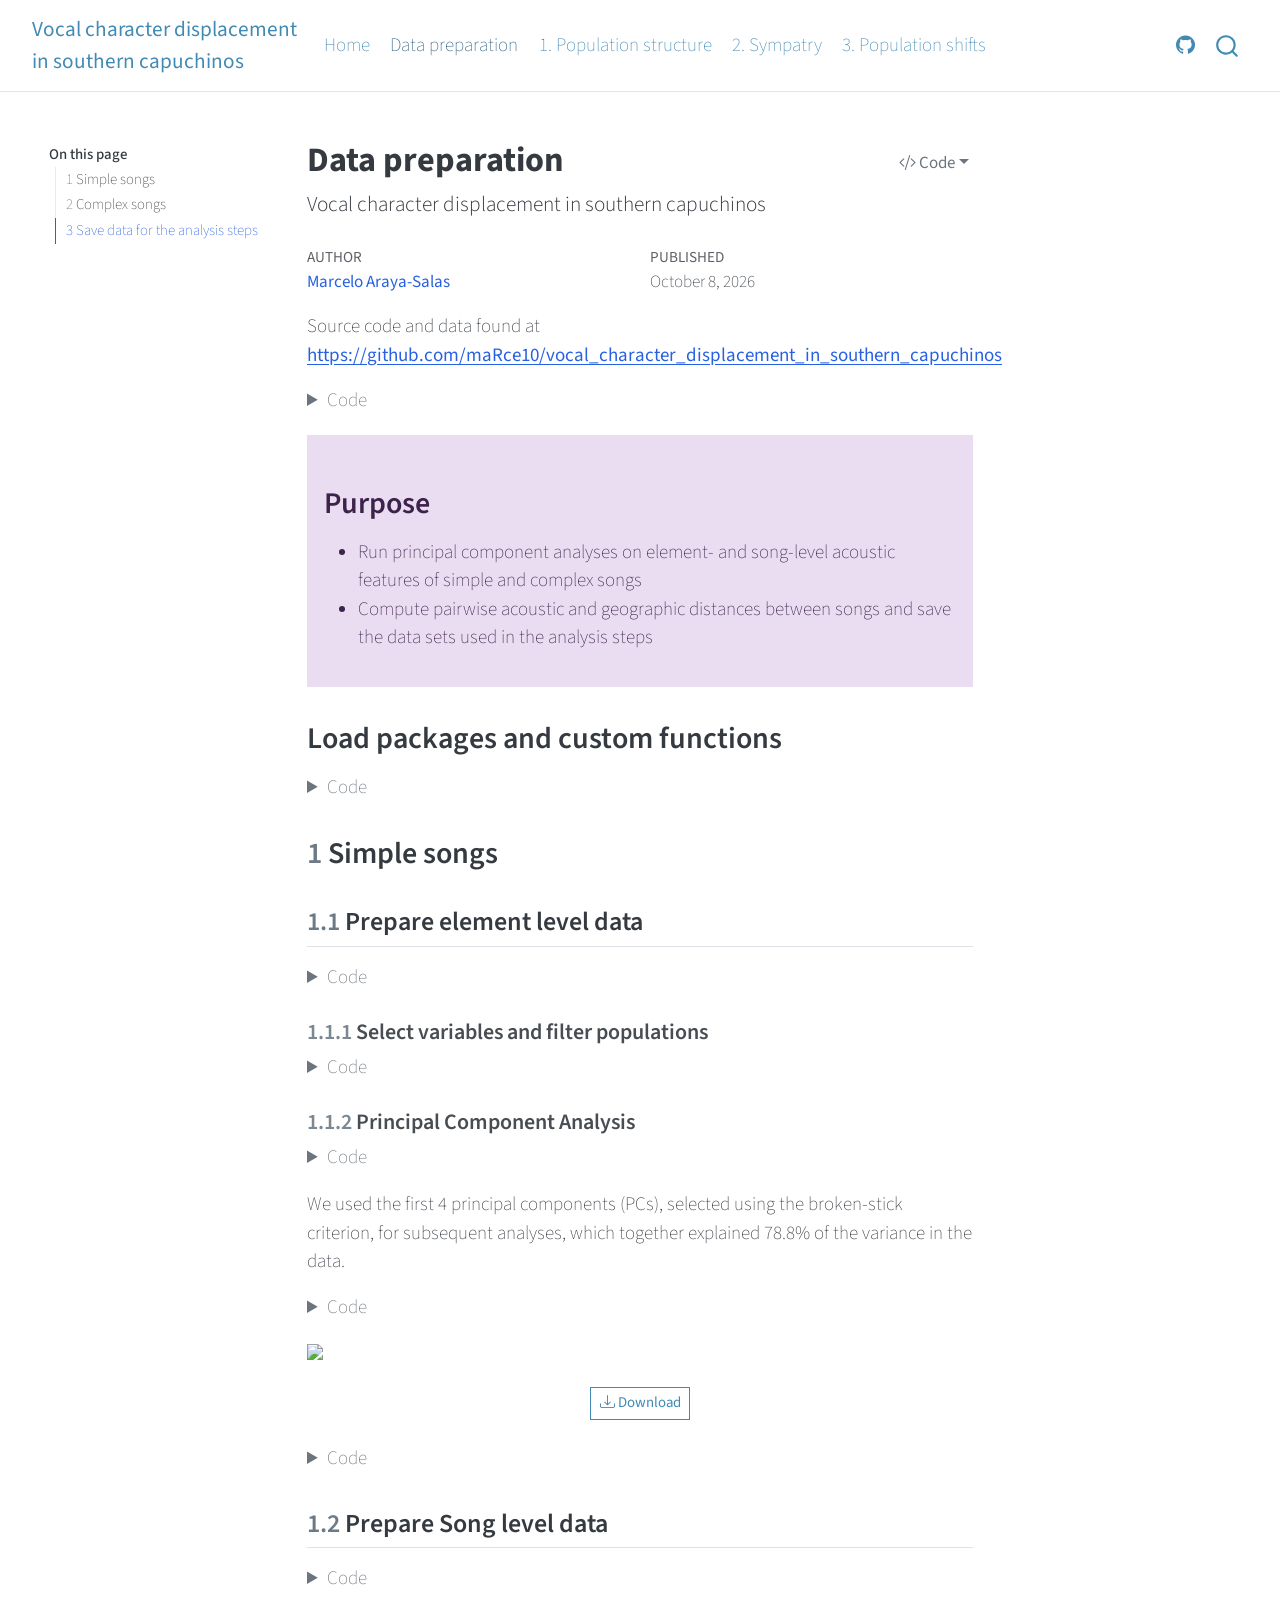
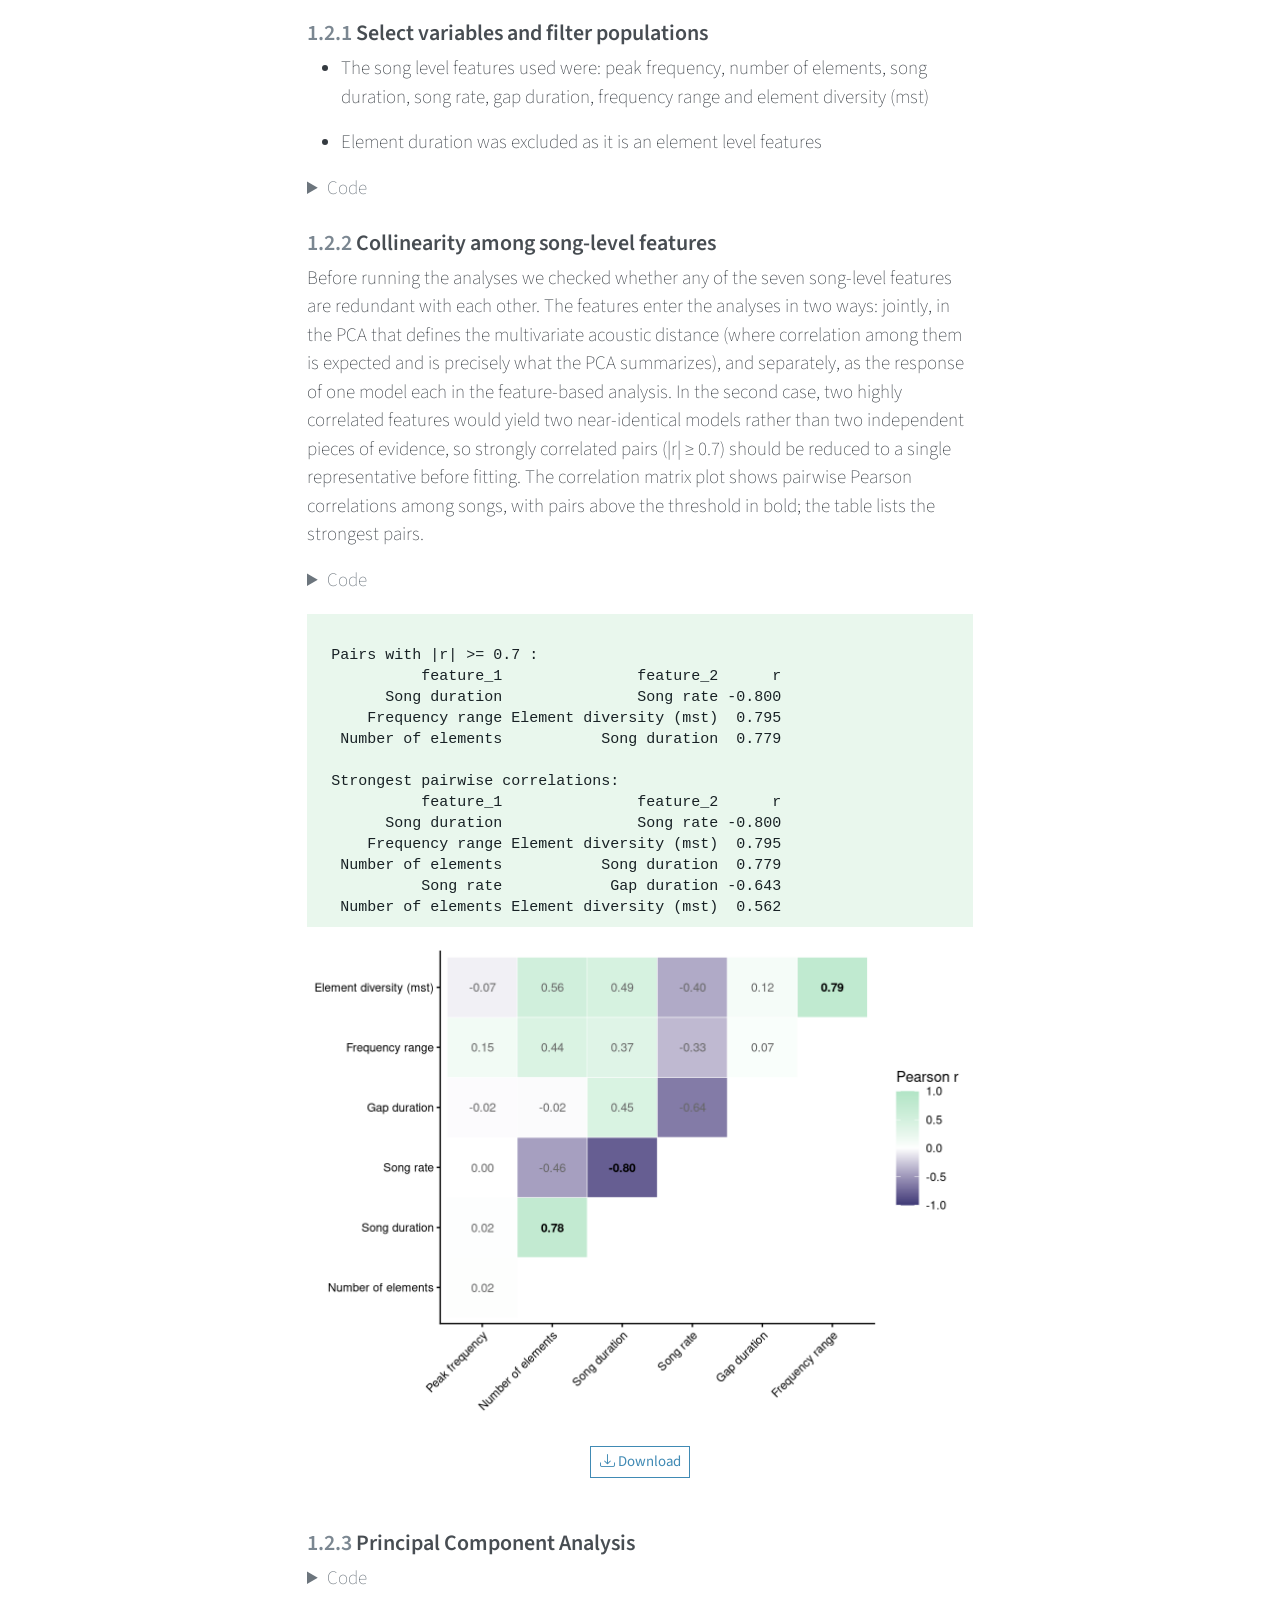
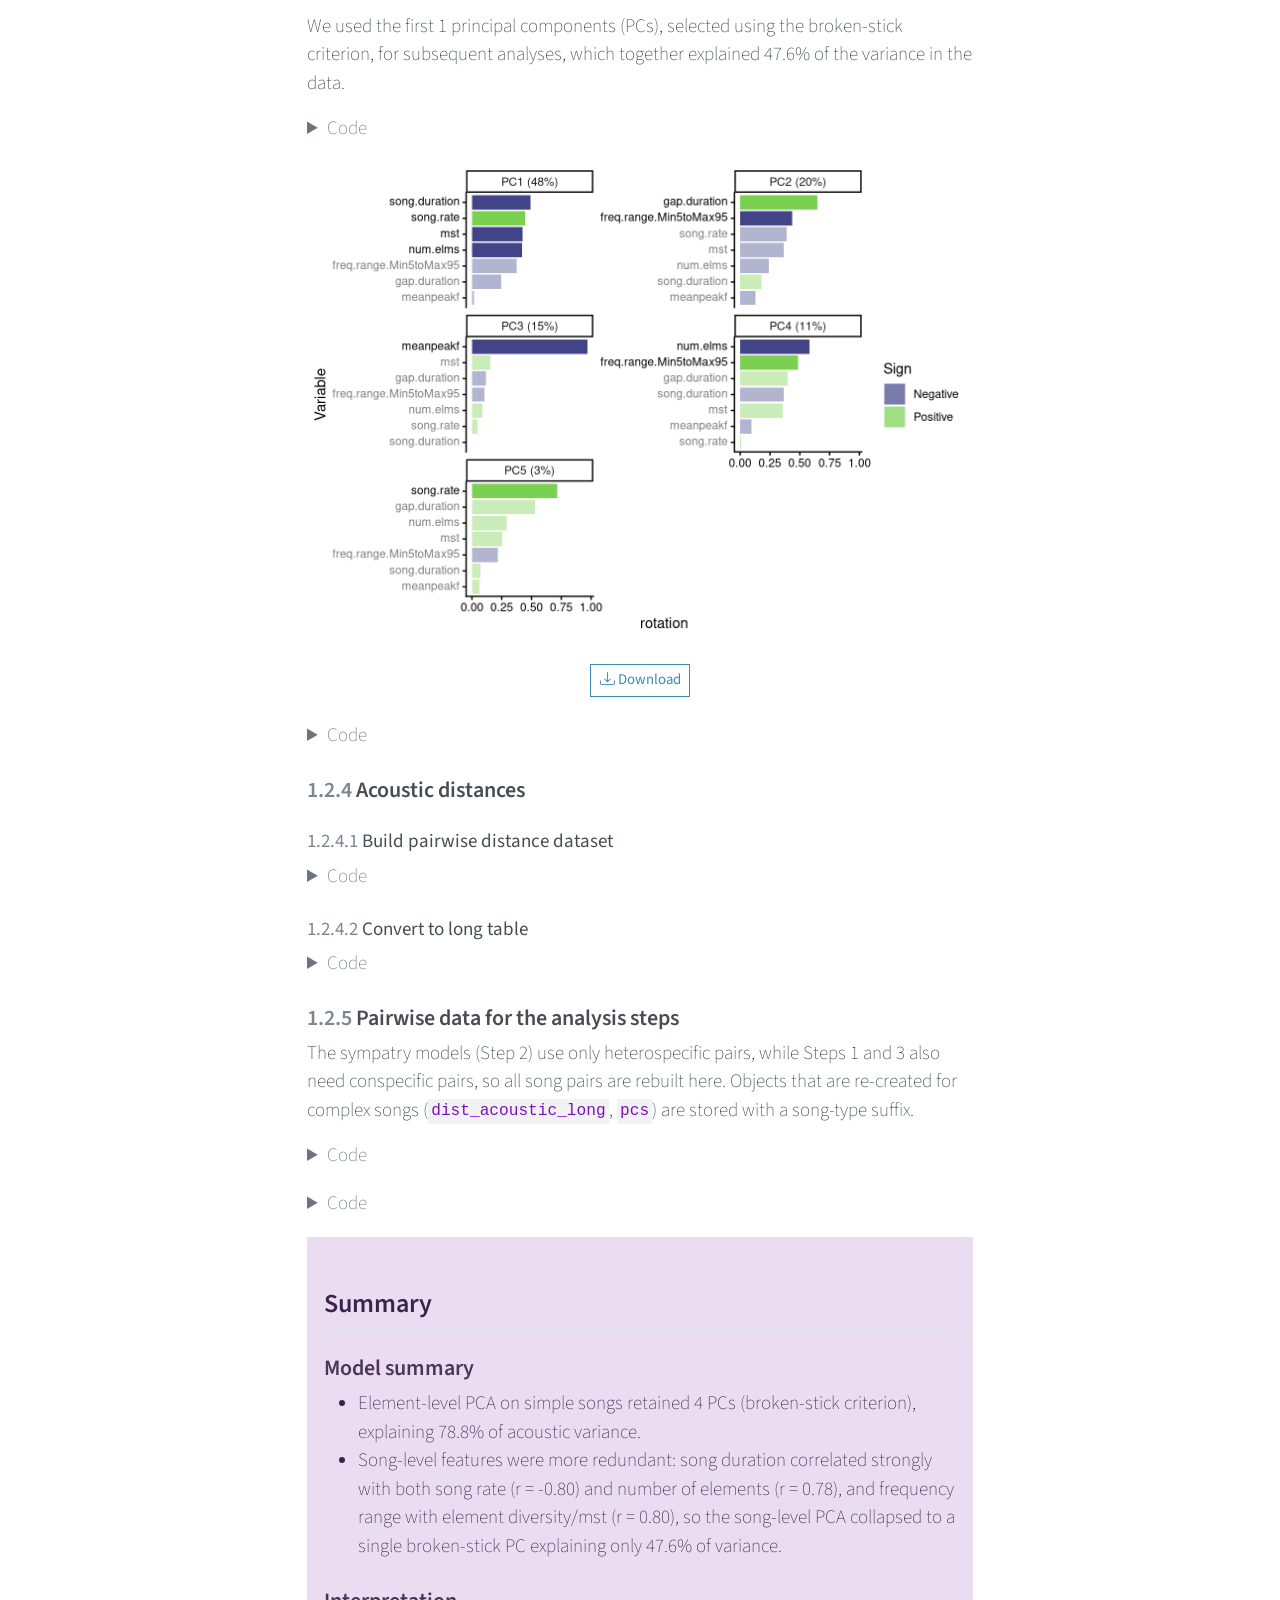
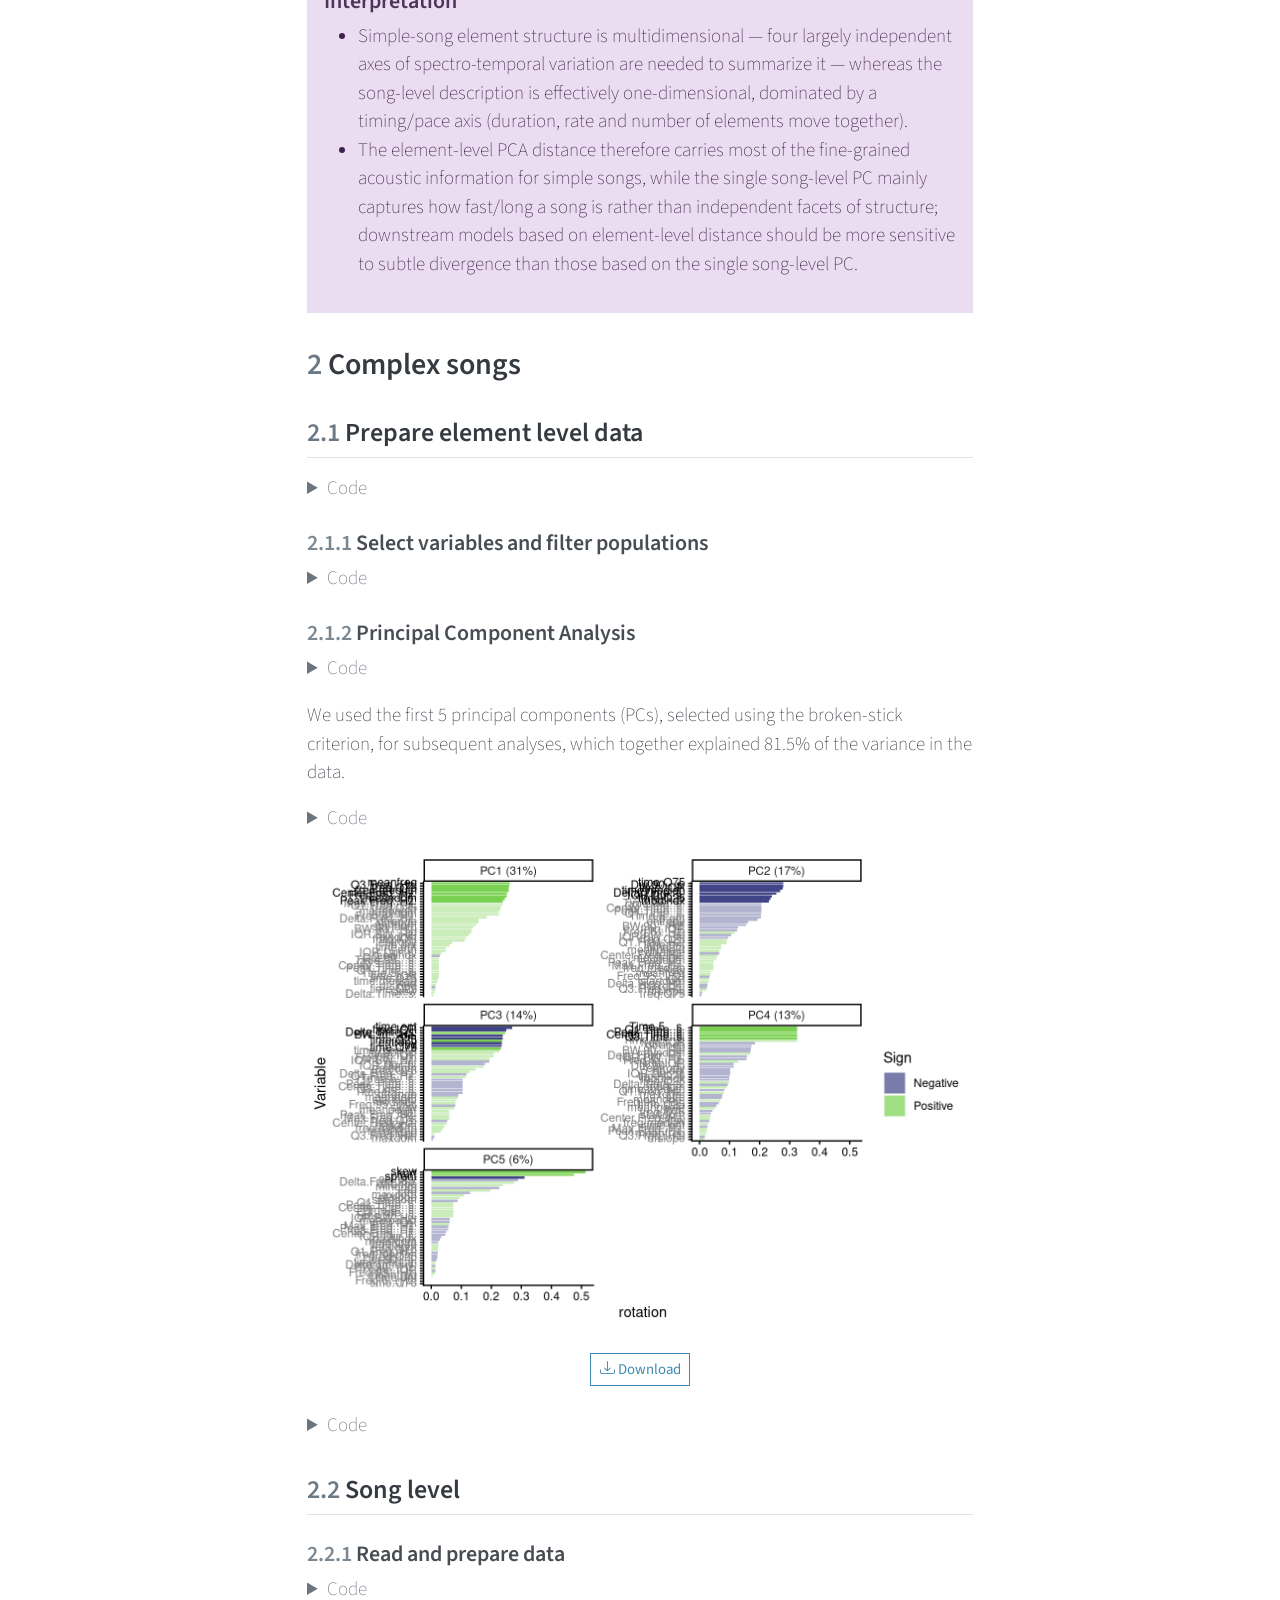
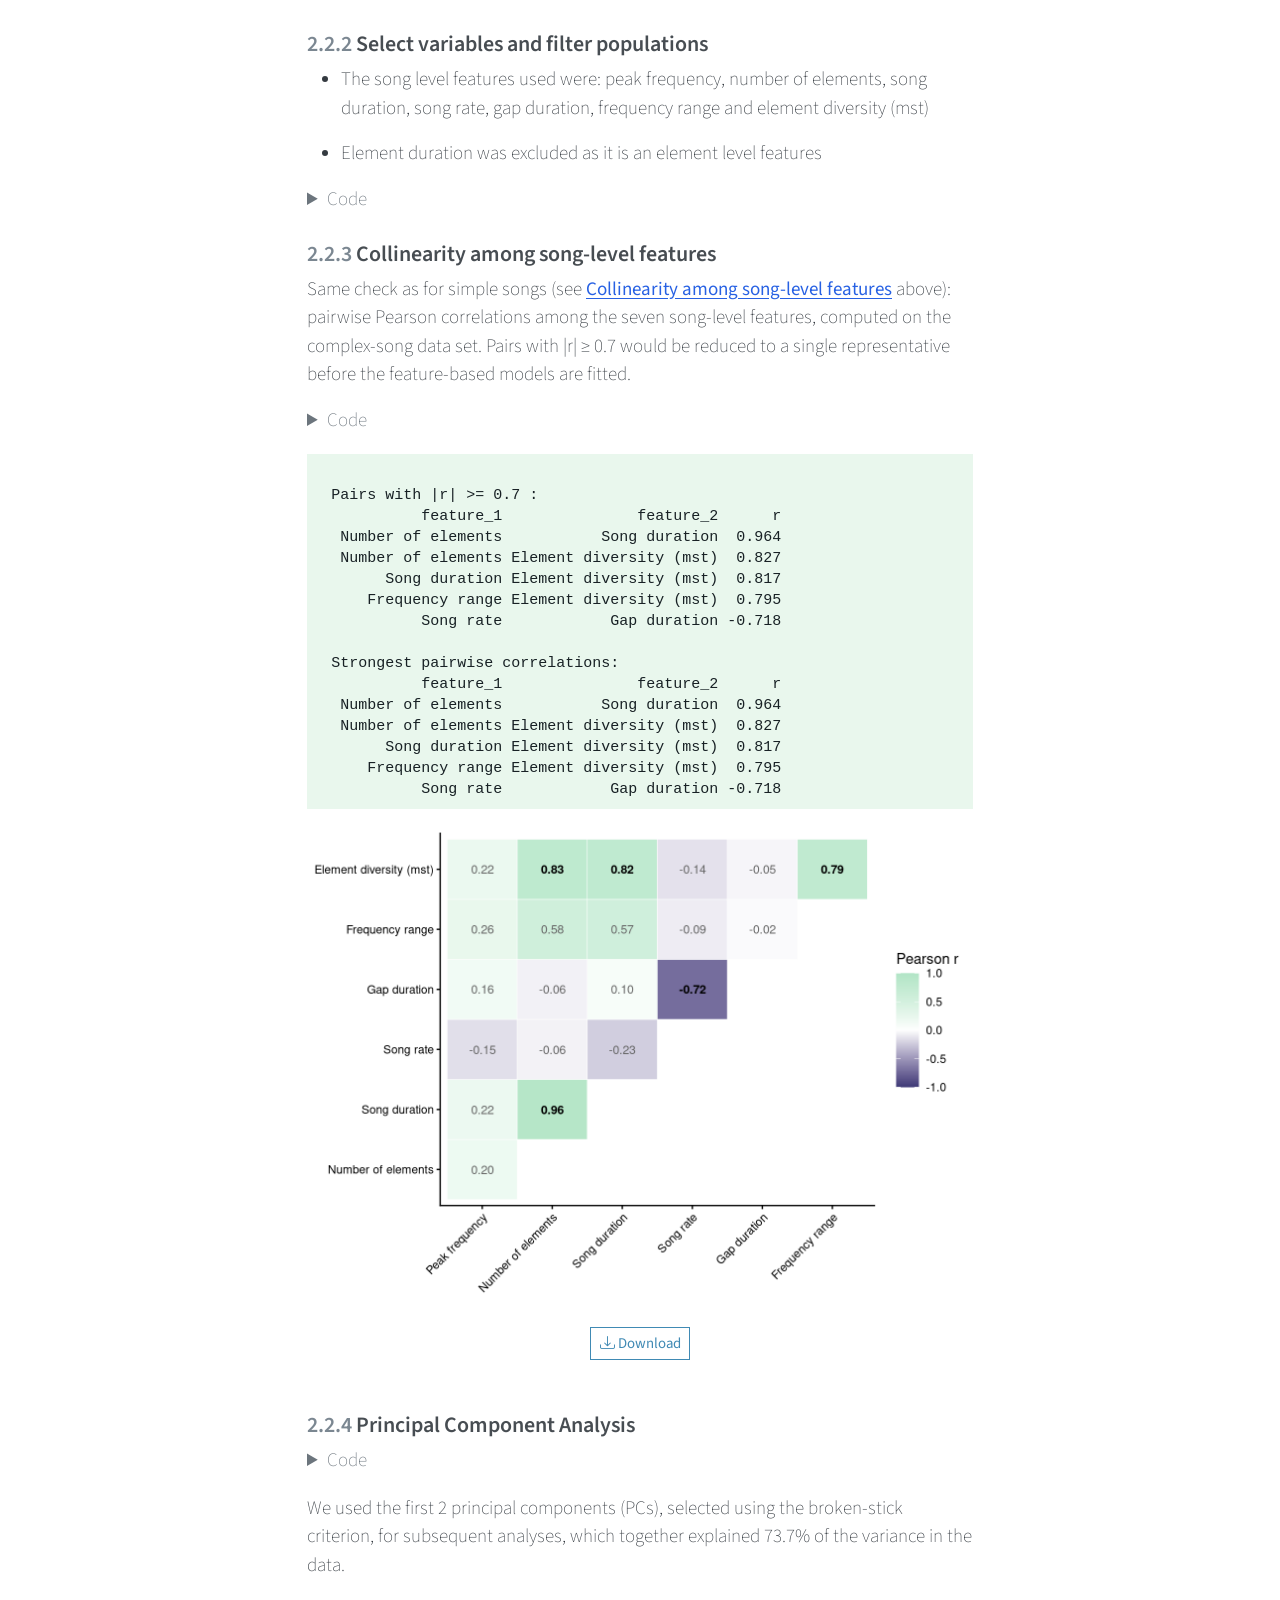
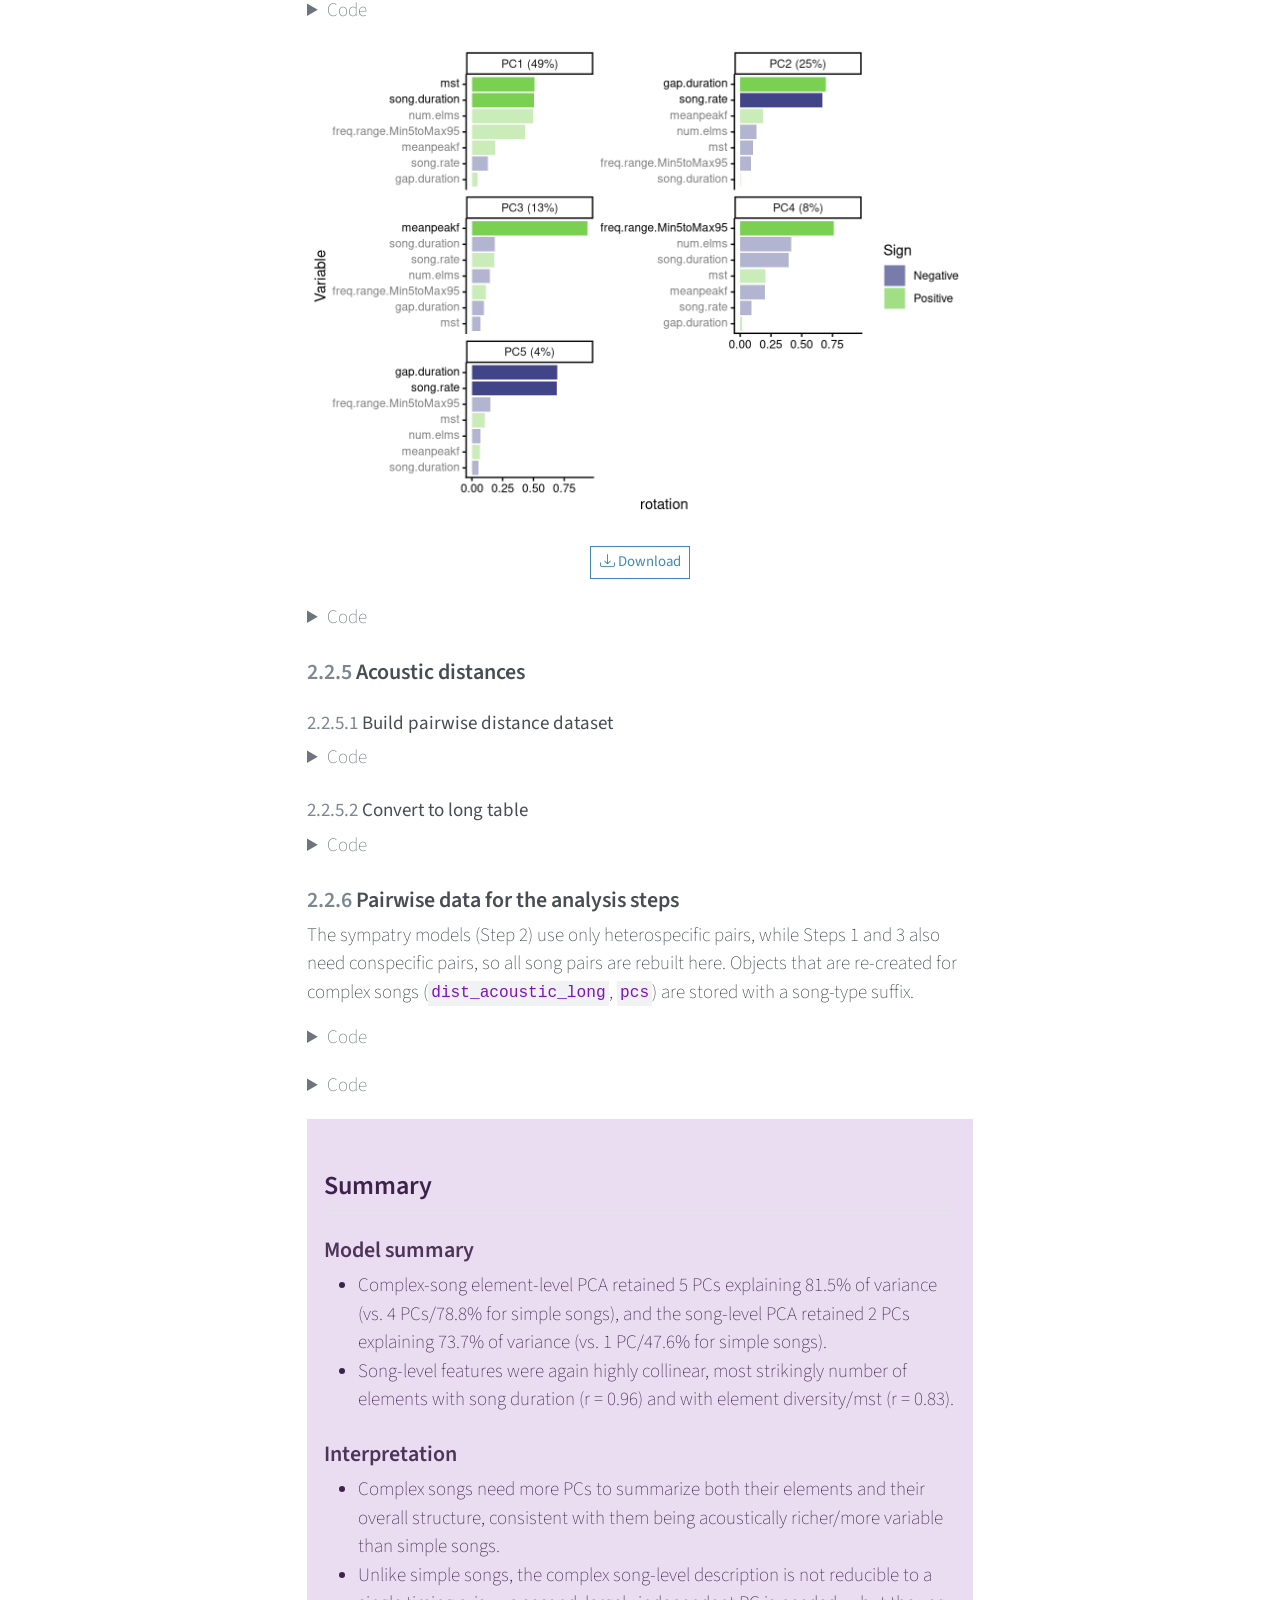
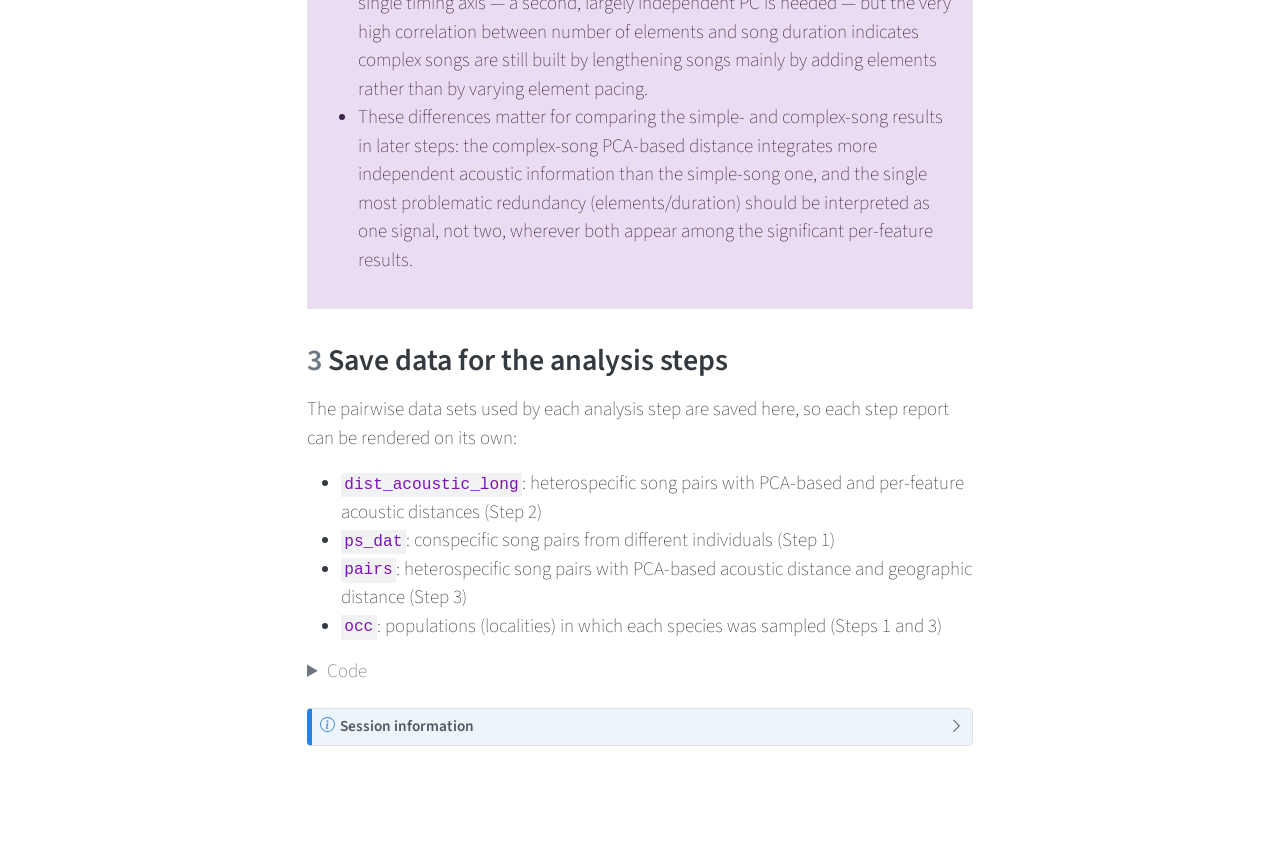
==== commit b3d17ba6: "deploy: 1c6ee7e4f270aa6ac77bfacd8a0a5c9c818ef11c" ====
--- a/scripts/0_data_preparation.html
+++ b/scripts/0_data_preparation.html
@@ -7,9 +7,9 @@
 <meta name="viewport" content="width=device-width, initial-scale=1.0, user-scalable=yes">
 
 <meta name="author" content="Marcelo Araya-Salas">
-<meta name="dcterms.date" content="2026-10-07">
+<meta name="dcterms.date" content="2026-10-08">
 
-<title>Data preparation – Vocal character displacement in southern capuchinos</title>
+<title>Data preparation – Vocal character displacementin southern capuchinos</title>
 <style>
 /* Default styles provided by pandoc.
 ** See https://pandoc.org/MANUAL.html#variables-for-html for config info.
@@ -124,7 +124,7 @@
       <div class="navbar-container container-fluid">
       <div class="navbar-brand-container mx-auto">
     <a class="navbar-brand" href="../index.html">
-    <span class="navbar-title">Vocal character displacement in southern capuchinos</span>
+    <span class="navbar-title">Vocal character displacement<br>in southern capuchinos</span>
     </a>
   </div>
             <div id="quarto-search" class="" title="Search"></div>
@@ -156,7 +156,7 @@
 </ul>
             <ul class="navbar-nav navbar-nav-scroll ms-auto">
   <li class="nav-item compact">
-    <a class="nav-link" href="https://github.com/maRce10/vocal-character-displacement-capuchinos"> <i class="bi bi-github" role="img" aria-label="GitHub repository">
+    <a class="nav-link" href="https://github.com/maRce10/vocal_character_displacement_in_southern_capuchinos"> <i class="bi bi-github" role="img" aria-label="GitHub repository">
 </i> 
 <span class="menu-text"></span></a>
   </li>  
@@ -247,7 +247,7 @@
     <div>
     <div class="quarto-title-meta-heading">Published</div>
     <div class="quarto-title-meta-contents">
-      <p class="date">October 7, 2026</p>
+      <p class="date">October 8, 2026</p>
     </div>
   </div>
   
@@ -1855,9 +1855,9 @@
  collate  en_US.UTF-8
  ctype    en_US.UTF-8
  tz       America/Costa_Rica
- date     2026-10-07
- pandoc   2.9.2.1 @ /usr/bin/ (via rmarkdown)
- quarto   NA
+ date     2026-10-08
+ pandoc   3.8.3 @ /usr/lib/rstudio/resources/app/bin/quarto/bin/tools/x86_64/ (via rmarkdown)
+ quarto   1.9.38 @ /usr/lib/rstudio/resources/app/bin/quarto/bin/quarto
 
 ─ Packages ───────────────────────────────────────────────────────────────────
  package        * version  date (UTC) lib source
@@ -1926,7 +1926,6 @@
  mvtnorm          1.3-3    2025-01-10 [1] CRAN (R 4.5.2)
  nlme             3.1-168  2025-03-31 [1] CRAN (R 4.5.2)
  otel             0.2.0    2025-08-29 [1] CRAN (R 4.5.2)
- packrat          0.9.3    2025-06-16 [1] CRAN (R 4.5.2)
  pbapply          1.7-5    2026-09-01 [1] CRAN (R 4.5.2)
  permute        * 0.9-10   2026-02-06 [1] CRAN (R 4.5.2)
  pillar           1.11.1   2025-09-17 [1] CRAN (R 4.5.2)
@@ -1944,14 +1943,14 @@
  readr          * 2.2.0    2026-02-19 [1] CRAN (R 4.5.2)
  remotes          2.5.0    2024-03-17 [1] CRAN (R 4.5.2)
  rlang            1.3.0    2026-07-05 [1] CRAN (R 4.5.2)
- rmarkdown        2.31     2026-03-26 [1] CRAN (R 4.5.2)
+ rmarkdown        2.32     2026-09-01 [1] CRAN (R 4.5.2)
  rstantools       2.6.0    2026-01-10 [1] CRAN (R 4.5.2)
  rstudioapi       0.18.0   2026-01-16 [1] CRAN (R 4.5.2)
  S7               0.2.2    2026-04-22 [1] CRAN (R 4.5.2)
  sandwich         3.1-1    2024-09-15 [1] CRAN (R 4.5.2)
  scales           1.4.0    2025-04-24 [1] CRAN (R 4.5.2)
  sessioninfo      1.2.3    2025-02-05 [1] CRAN (R 4.5.2)
- sketchy          1.0.7    2026-03-03 [1] CRANs (R 4.5.2)
+ sketchy          1.0.6    2026-10-08 [1] local (/home/m/Dropbox/R_package_testing/sketchy)
  stringi          1.8.9    2026-08-04 [1] CRAN (R 4.5.2)
  stringr        * 1.6.0    2025-11-04 [1] CRAN (R 4.5.2)
  survival         3.8-6    2026-01-16 [1] CRAN (R 4.5.2)
@@ -1974,9 +1973,8 @@
  viridis          0.6.5    2024-01-29 [1] CRAN (R 4.5.2)
  viridisLite      0.4.3    2026-02-04 [1] CRAN (R 4.5.2)
  withr            3.0.3    2026-06-19 [1] CRAN (R 4.5.2)
- xaringanExtra    0.8.0    2024-05-19 [1] CRAN (R 4.5.2)
  xfun             0.61     2026-09-16 [1] CRAN (R 4.5.2)
- xml2             1.5.2    2026-01-17 [1] CRAN (R 4.5.2)
+ xml2             1.6.0    2026-06-22 [1] CRAN (R 4.5.2)
  xtable           1.8-8    2026-02-22 [1] CRAN (R 4.5.2)
  yaml             2.3.12   2025-12-10 [1] CRAN (R 4.5.2)
  zoo              1.8-15   2025-12-15 [1] CRAN (R 4.5.2)
@@ -2151,7 +2149,7 @@
     }
       var localhostRegex = new RegExp(/^(?:http|https):\/\/localhost\:?[0-9]*\//);
       var mailtoRegex = new RegExp(/^mailto:/);
-        var filterRegex = new RegExp("https:\/\/marce10\.github\.io\/vocal-character-displacement-capuchinos\/");
+        var filterRegex = new RegExp("https:\/\/marce10\.github\.io\/vocal_character_displacement_in_southern_capuchinos\/");
       var isInternal = (href) => {
           return filterRegex.test(href) || localhostRegex.test(href) || mailtoRegex.test(href);
       }
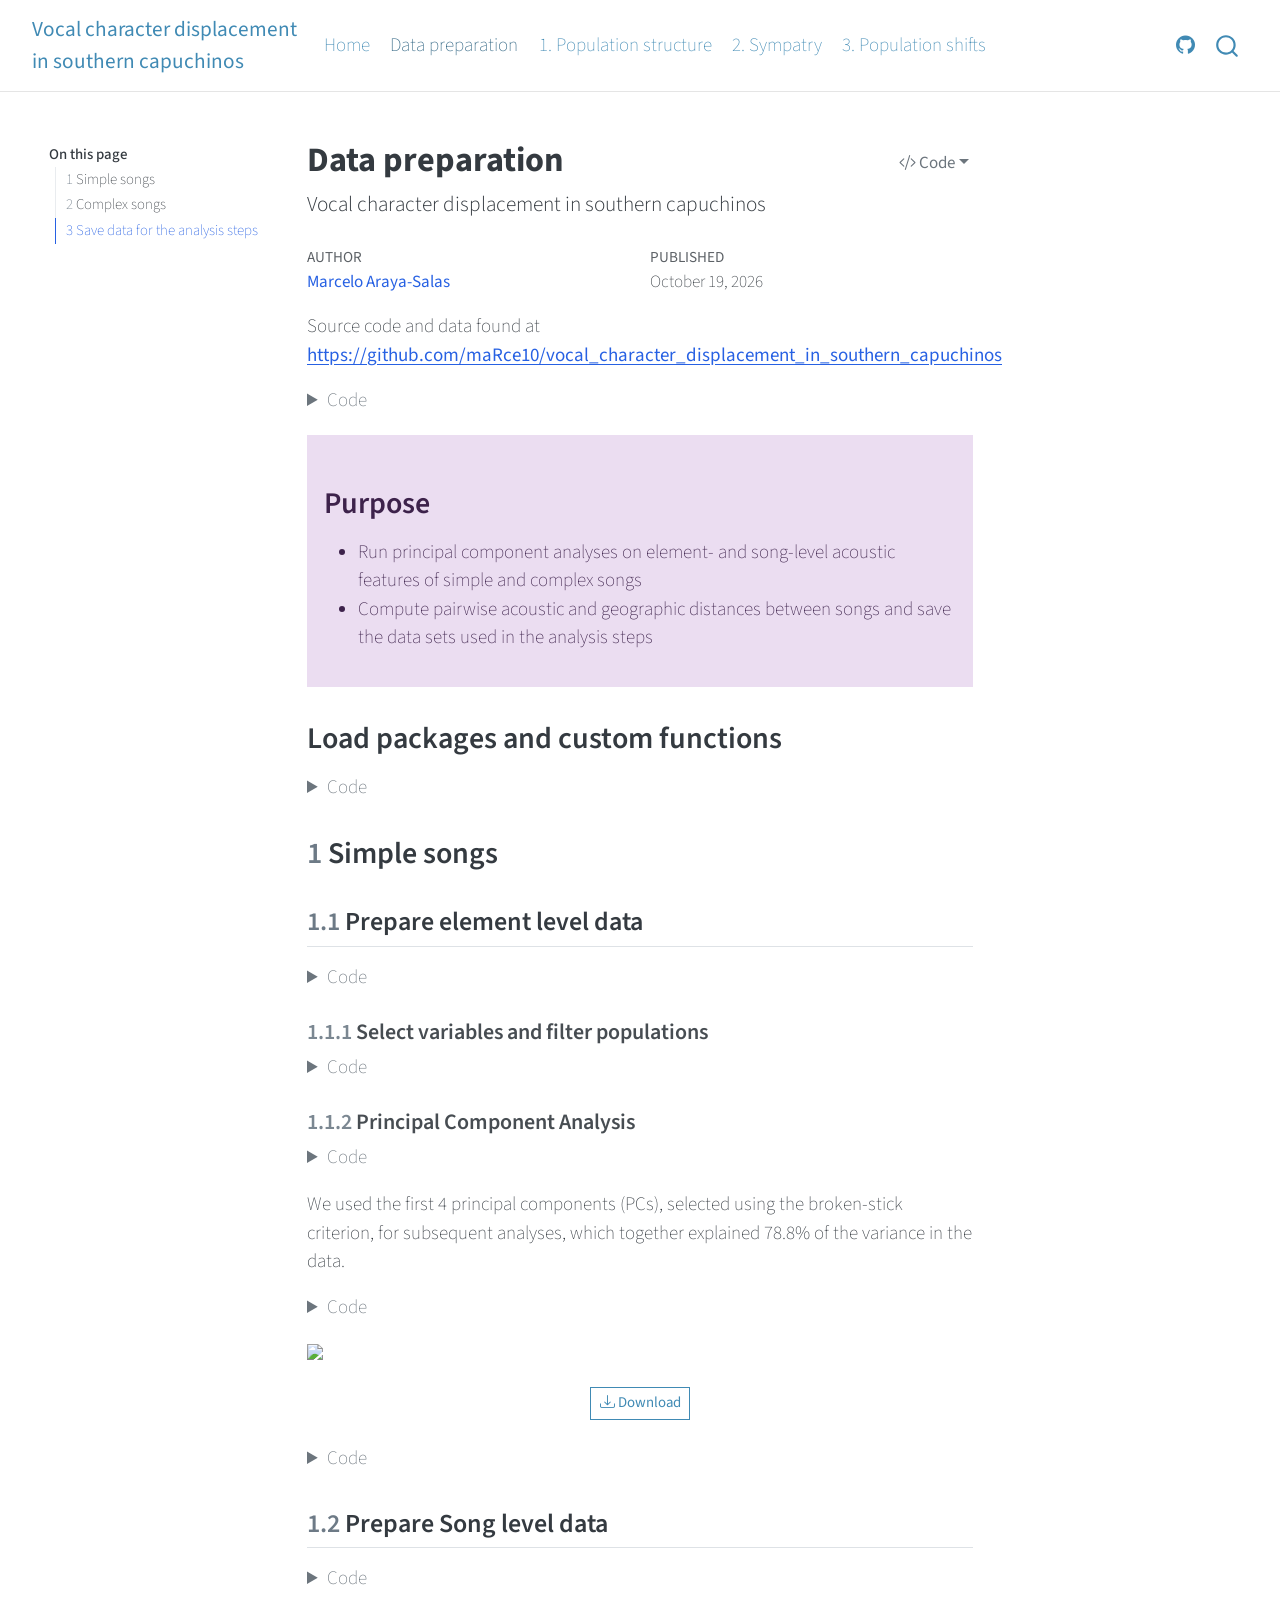
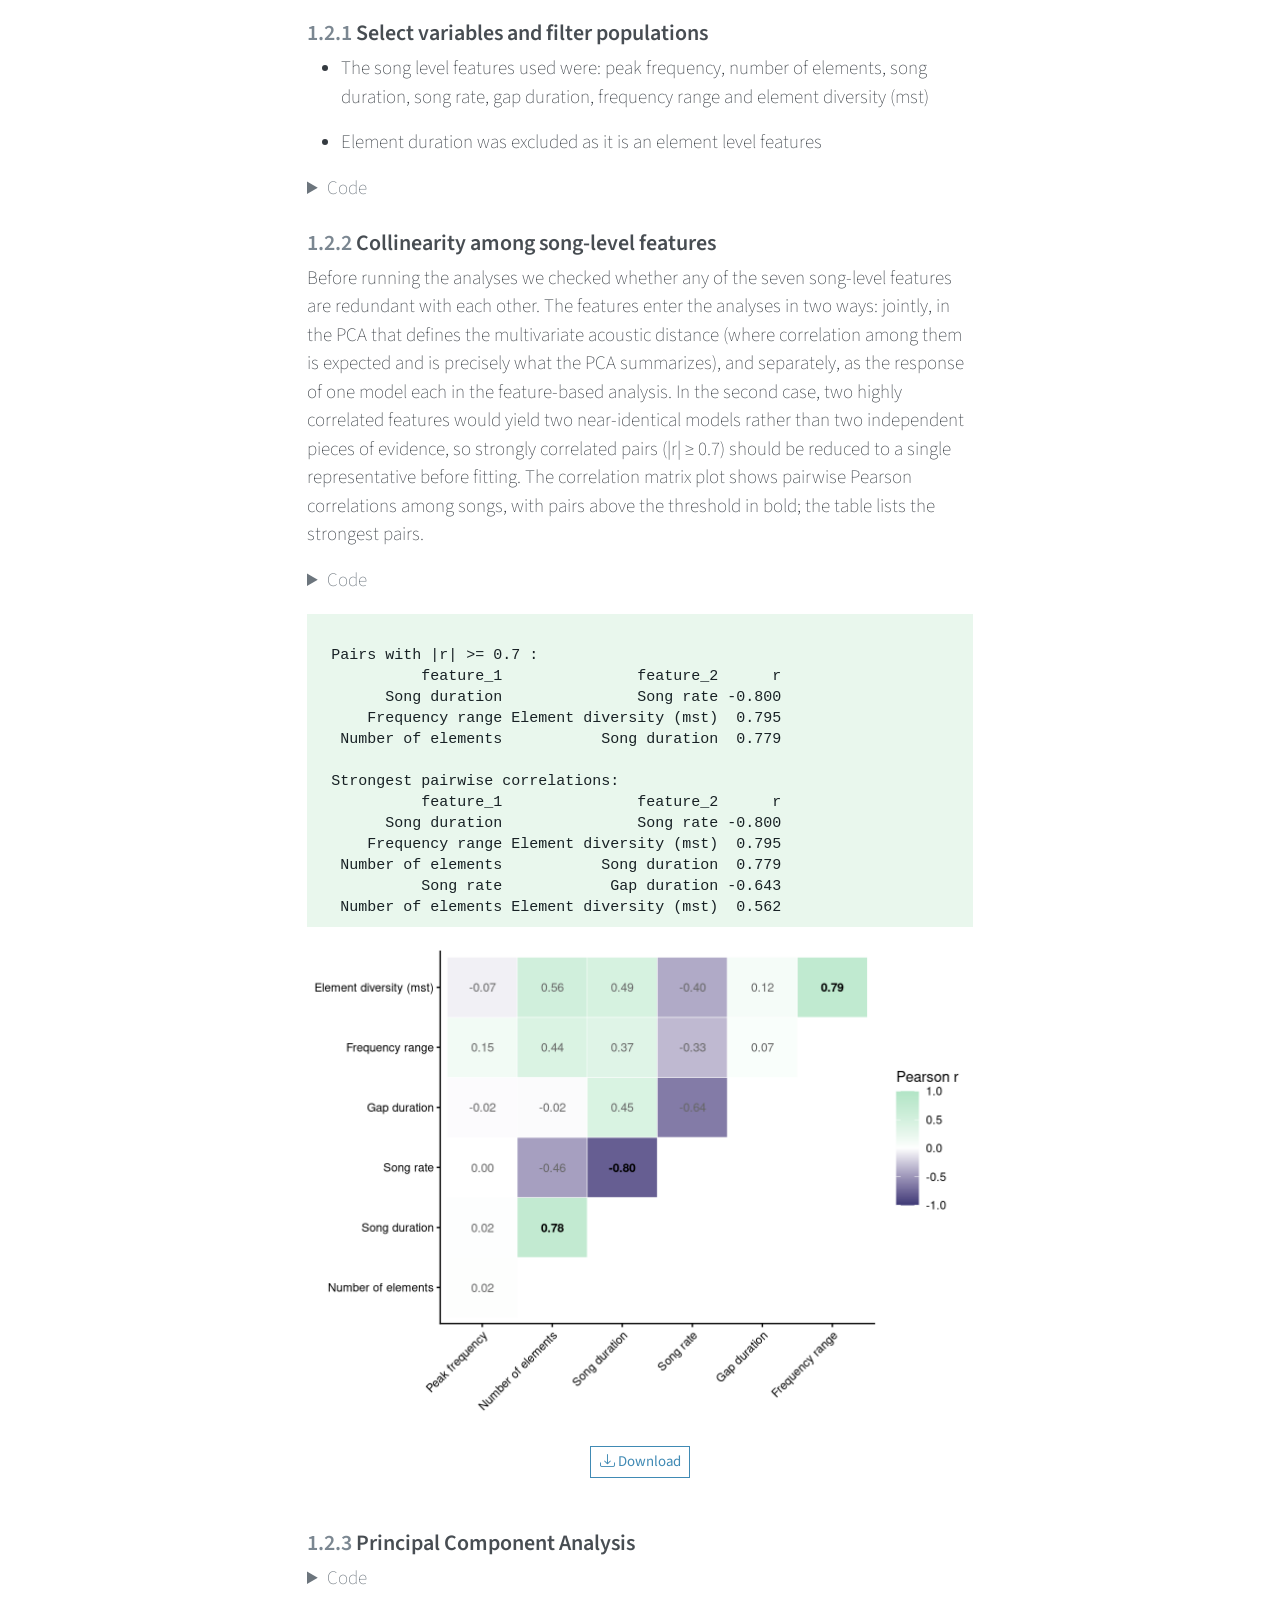
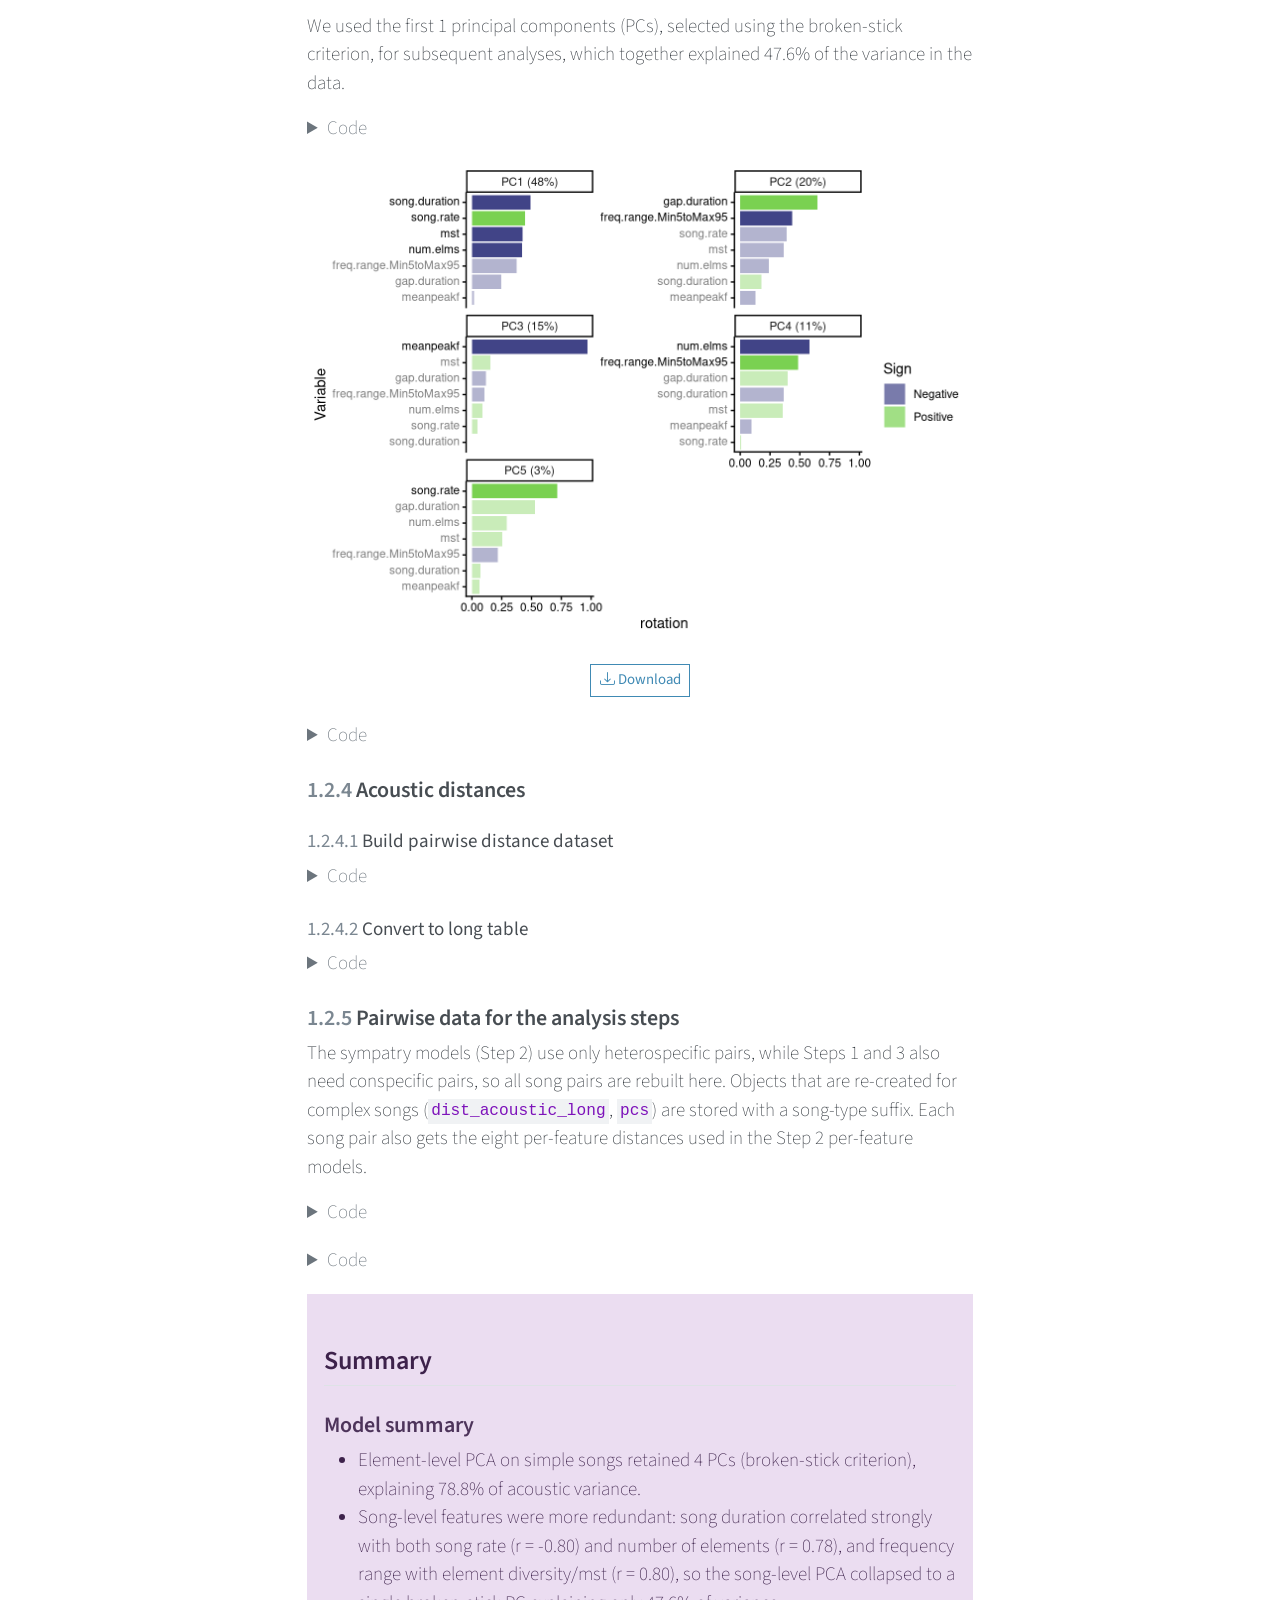
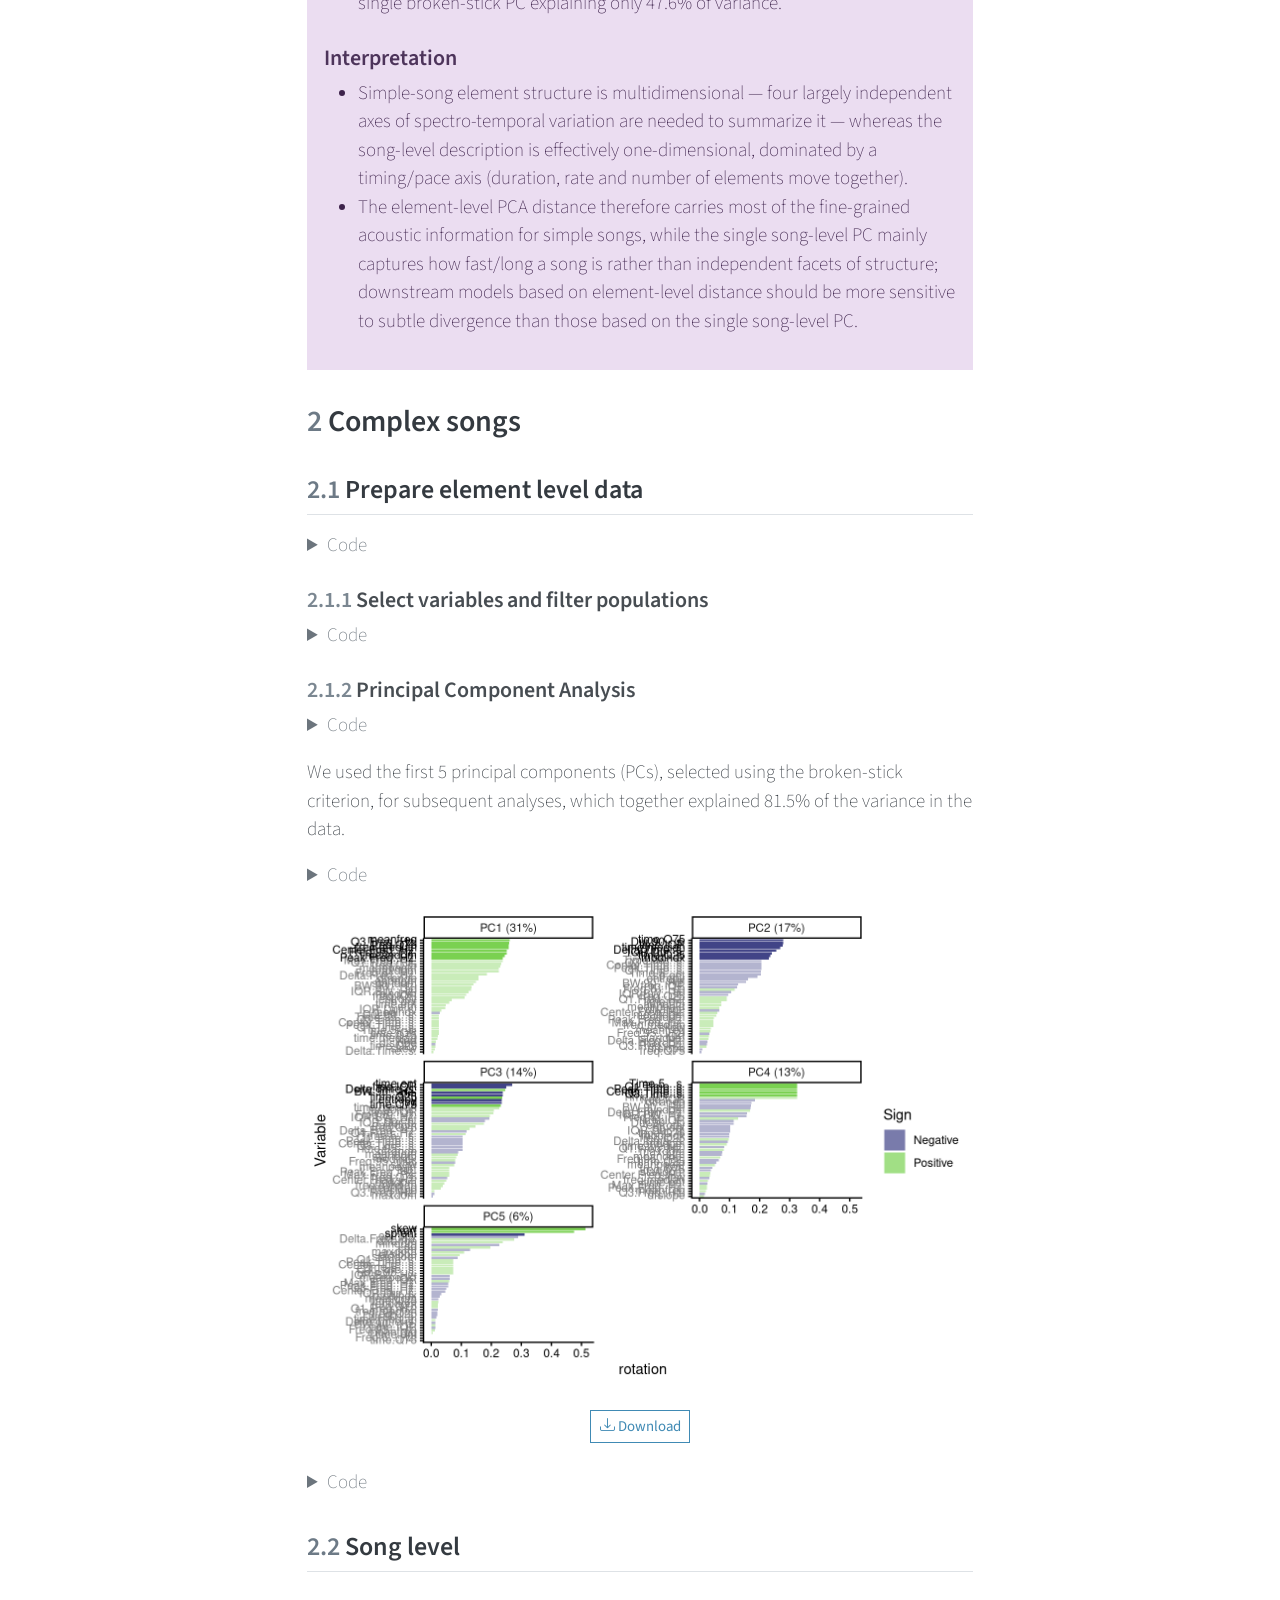
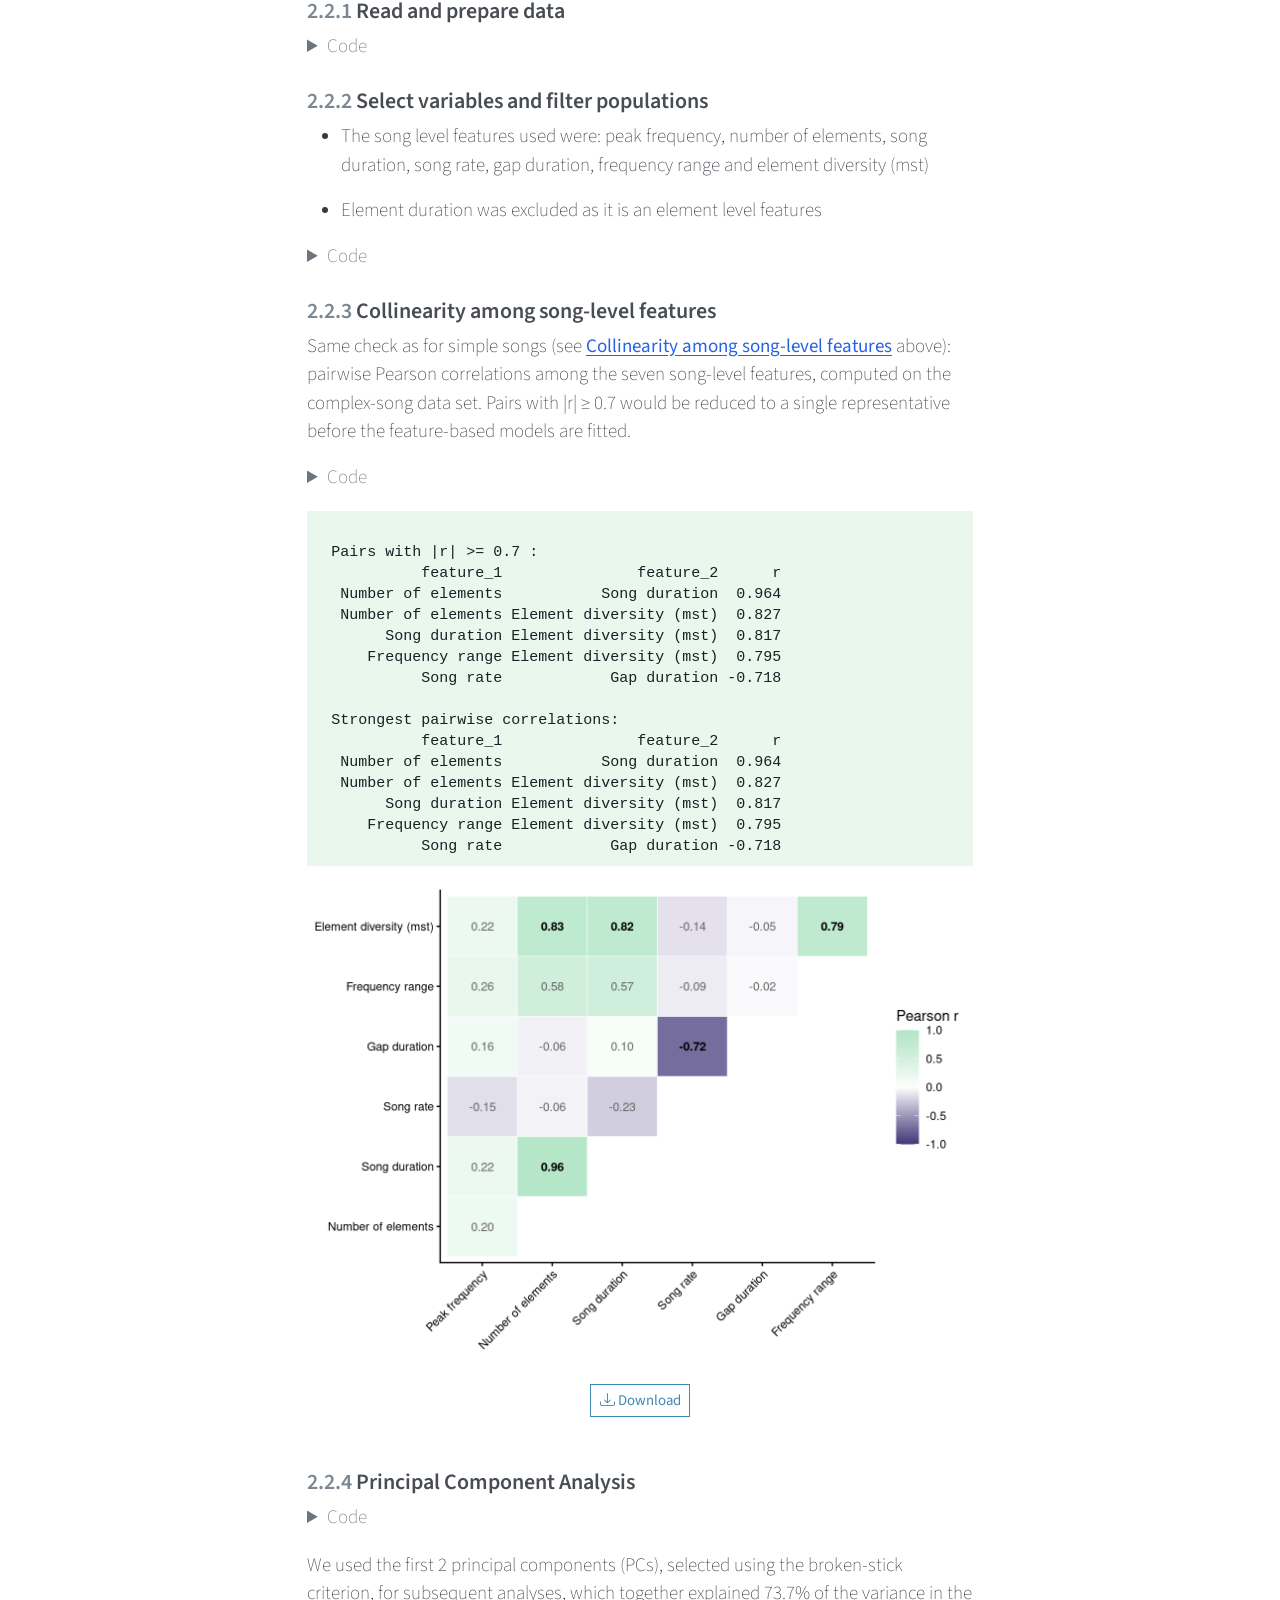
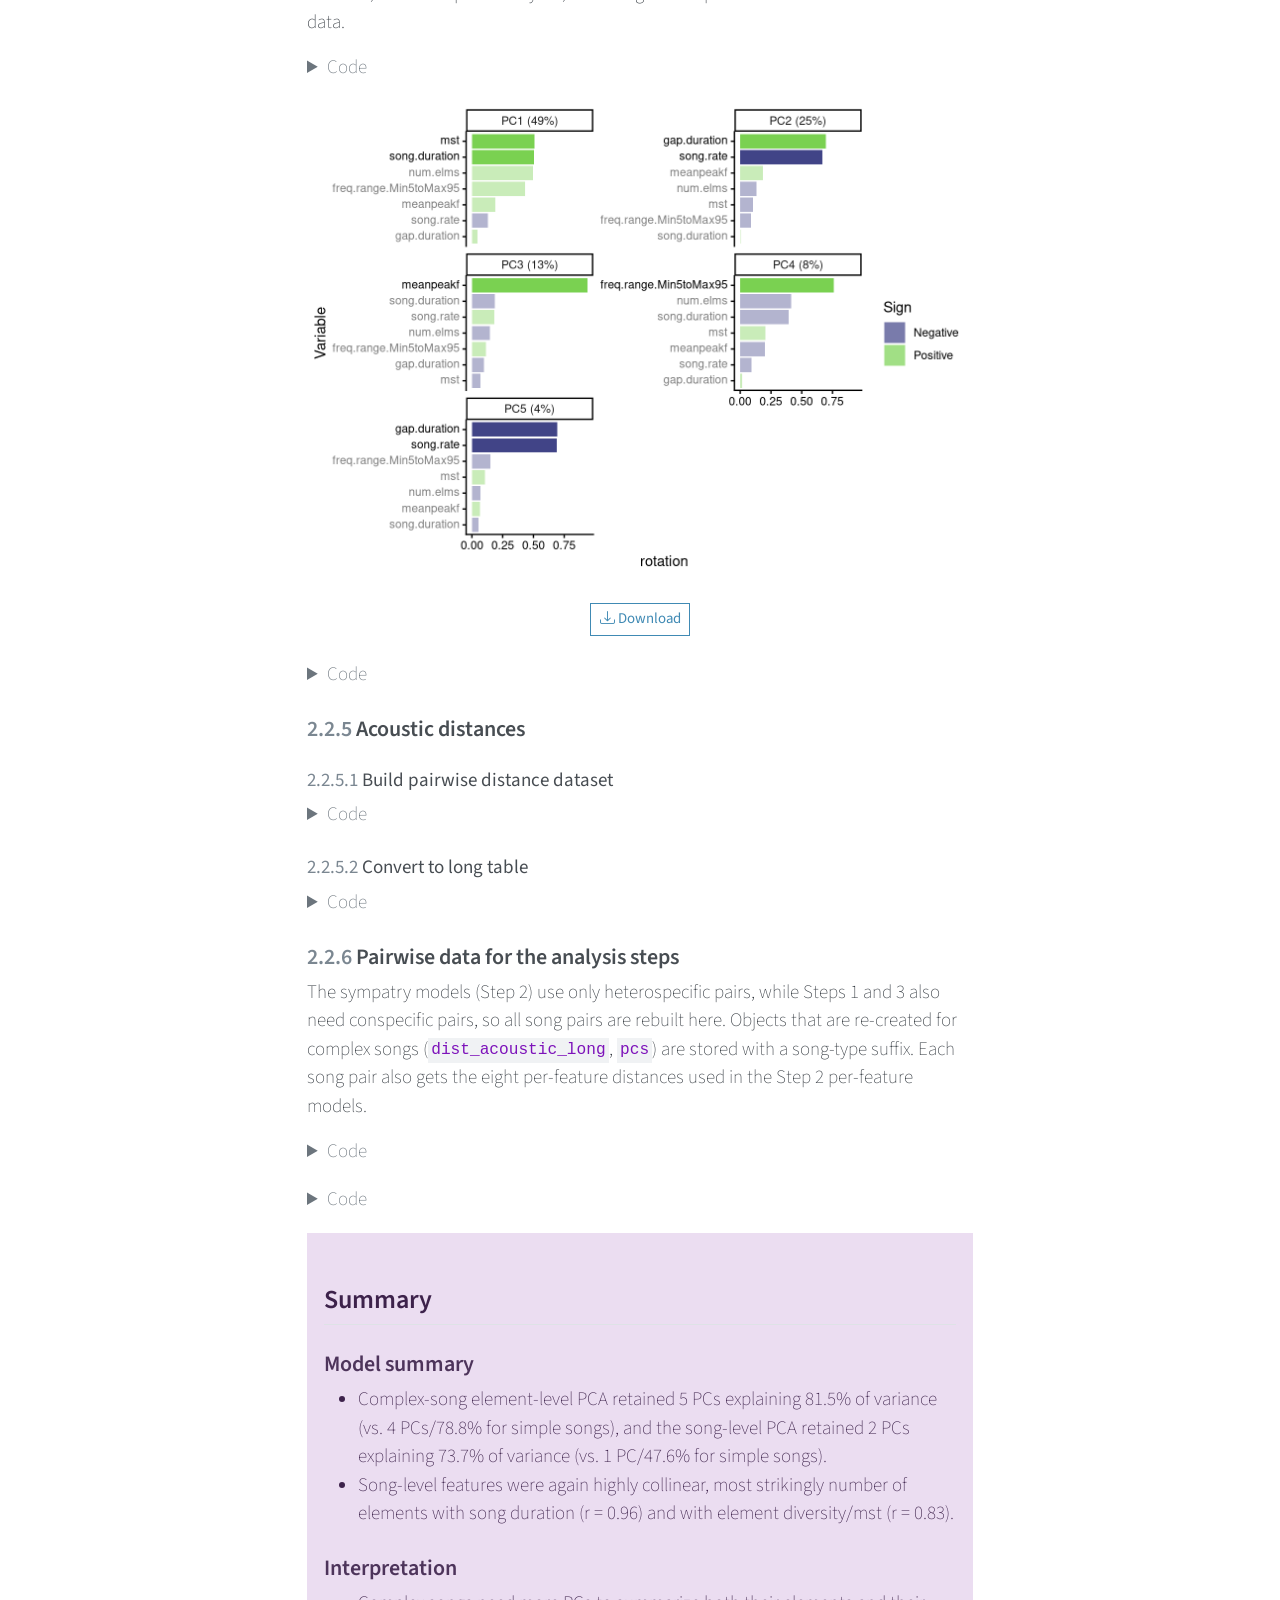
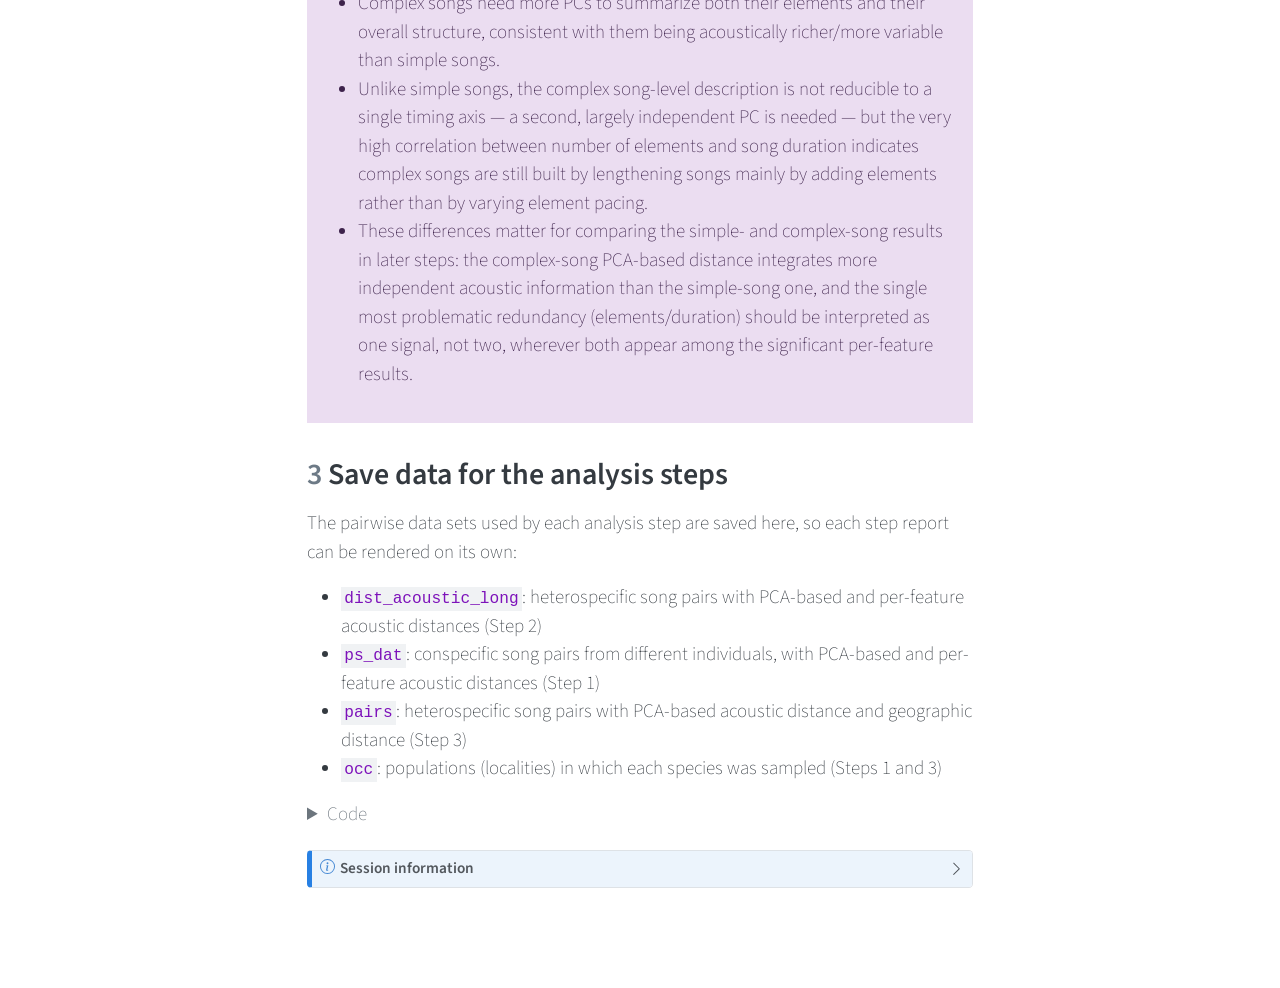
==== commit 269948d9: "deploy: ea41c7882b6e5cff16d35dc298c0a14ba00c9f0e" ====
--- a/scripts/0_data_preparation.html
+++ b/scripts/0_data_preparation.html
@@ -7,7 +7,7 @@
 <meta name="viewport" content="width=device-width, initial-scale=1.0, user-scalable=yes">
 
 <meta name="author" content="Marcelo Araya-Salas">
-<meta name="dcterms.date" content="2026-10-08">
+<meta name="dcterms.date" content="2026-10-19">
 
 <title>Data preparation – Vocal character displacementin southern capuchinos</title>
 <style>
@@ -82,7 +82,7 @@
 <link href="../site_libs/quarto-html/quarto-syntax-highlighting-3f418c0a1af92b3d03a8c930c3125fbd.css" rel="stylesheet" id="quarto-text-highlighting-styles">
 <script src="../site_libs/bootstrap/bootstrap.min.js"></script>
 <link href="../site_libs/bootstrap/bootstrap-icons.css" rel="stylesheet">
-<link href="../site_libs/bootstrap/bootstrap-5a9a8519ca963bdf3cab260452a27fa1.min.css" rel="stylesheet" append-hash="true" id="quarto-bootstrap" data-mode="light">
+<link href="../site_libs/bootstrap/bootstrap-c605937e2c892b281ff05d9b638d1bb9.min.css" rel="stylesheet" append-hash="true" id="quarto-bootstrap" data-mode="light">
 <script id="quarto-search-options" type="application/json">{
   "location": "navbar",
   "copy-button": false,
@@ -247,7 +247,7 @@
     <div>
     <div class="quarto-title-meta-heading">Published</div>
     <div class="quarto-title-meta-contents">
-      <p class="date">October 8, 2026</p>
+      <p class="date">October 19, 2026</p>
     </div>
   </div>
   
@@ -1027,7 +1027,7 @@
 </section>
 <section id="pairwise-data-for-the-analysis-steps" class="level3" data-number="1.2.5">
 <h3 data-number="1.2.5" class="anchored" data-anchor-id="pairwise-data-for-the-analysis-steps"><span class="header-section-number">1.2.5</span> Pairwise data for the analysis steps</h3>
-<p>The sympatry models (Step 2) use only heterospecific pairs, while Steps 1 and 3 also need conspecific pairs, so all song pairs are rebuilt here. Objects that are re-created for complex songs (<code>dist_acoustic_long</code>, <code>pcs</code>) are stored with a song-type suffix.</p>
+<p>The sympatry models (Step 2) use only heterospecific pairs, while Steps 1 and 3 also need conspecific pairs, so all song pairs are rebuilt here. Objects that are re-created for complex songs (<code>dist_acoustic_long</code>, <code>pcs</code>) are stored with a song-type suffix. Each song pair also gets the eight per-feature distances used in the Step 2 per-feature models.</p>
 <div class="cell">
 <details class="code-fold">
 <summary>Code</summary>
@@ -1038,11 +1038,19 @@
 <div class="cell">
 <details class="code-fold">
 <summary>Code</summary>
-<div class="code-copy-outer-scaffold"><div class="sourceCode cell-code" id="cb18"><pre class="sourceCode r code-with-copy"><code class="sourceCode r"><span id="cb18-1"><a href="#cb18-1" aria-hidden="true" tabindex="-1"></a>pairs_simple <span class="ot">&lt;-</span> <span class="fu">all_song_pairs</span>(<span class="at">df =</span> df_clean_simple, <span class="at">pcs =</span> pcs_simple)</span>
-<span id="cb18-2"><a href="#cb18-2" aria-hidden="true" tabindex="-1"></a></span>
-<span id="cb18-3"><a href="#cb18-3" aria-hidden="true" tabindex="-1"></a>occ_simple <span class="ot">&lt;-</span> <span class="fu">species_occurrence</span>(df_clean_simple)</span>
-<span id="cb18-4"><a href="#cb18-4" aria-hidden="true" tabindex="-1"></a></span>
-<span id="cb18-5"><a href="#cb18-5" aria-hidden="true" tabindex="-1"></a>ps_dat_simple <span class="ot">&lt;-</span> <span class="fu">population_structure_data</span>(pairs_simple)</span></code></pre></div><button title="Copy to Clipboard" class="code-copy-button"><i class="bi"></i></button></div>
+<div class="code-copy-outer-scaffold"><div class="sourceCode cell-code" id="cb18"><pre class="sourceCode r code-with-copy"><code class="sourceCode r"><span id="cb18-1"><a href="#cb18-1" aria-hidden="true" tabindex="-1"></a><span class="co"># also adds the per-feature distances used in the Step 2 per-feature models</span></span>
+<span id="cb18-2"><a href="#cb18-2" aria-hidden="true" tabindex="-1"></a><span class="co"># (absolute differences of song-level features and element-level PCA</span></span>
+<span id="cb18-3"><a href="#cb18-3" aria-hidden="true" tabindex="-1"></a><span class="co"># distance), so Step 1 can model the same features</span></span>
+<span id="cb18-4"><a href="#cb18-4" aria-hidden="true" tabindex="-1"></a>pairs_simple <span class="ot">&lt;-</span> <span class="fu">all_song_pairs</span>(</span>
+<span id="cb18-5"><a href="#cb18-5" aria-hidden="true" tabindex="-1"></a>  <span class="at">df =</span> df_clean_simple,</span>
+<span id="cb18-6"><a href="#cb18-6" aria-hidden="true" tabindex="-1"></a>  <span class="at">pcs =</span> pcs_simple,</span>
+<span id="cb18-7"><a href="#cb18-7" aria-hidden="true" tabindex="-1"></a>  <span class="at">features =</span> song_feature_distances,</span>
+<span id="cb18-8"><a href="#cb18-8" aria-hidden="true" tabindex="-1"></a>  <span class="at">elm_dist =</span> dist_elm_mat</span>
+<span id="cb18-9"><a href="#cb18-9" aria-hidden="true" tabindex="-1"></a>)</span>
+<span id="cb18-10"><a href="#cb18-10" aria-hidden="true" tabindex="-1"></a></span>
+<span id="cb18-11"><a href="#cb18-11" aria-hidden="true" tabindex="-1"></a>occ_simple <span class="ot">&lt;-</span> <span class="fu">species_occurrence</span>(df_clean_simple)</span>
+<span id="cb18-12"><a href="#cb18-12" aria-hidden="true" tabindex="-1"></a></span>
+<span id="cb18-13"><a href="#cb18-13" aria-hidden="true" tabindex="-1"></a>ps_dat_simple <span class="ot">&lt;-</span> <span class="fu">population_structure_data</span>(pairs_simple)</span></code></pre></div><button title="Copy to Clipboard" class="code-copy-button"><i class="bi"></i></button></div>
 </details>
 </div>
 </section>
@@ -1762,7 +1770,7 @@
 </section>
 <section id="pairwise-data-for-the-analysis-steps-1" class="level3" data-number="2.2.6">
 <h3 data-number="2.2.6" class="anchored" data-anchor-id="pairwise-data-for-the-analysis-steps-1"><span class="header-section-number">2.2.6</span> Pairwise data for the analysis steps</h3>
-<p>The sympatry models (Step 2) use only heterospecific pairs, while Steps 1 and 3 also need conspecific pairs, so all song pairs are rebuilt here. Objects that are re-created for complex songs (<code>dist_acoustic_long</code>, <code>pcs</code>) are stored with a song-type suffix.</p>
+<p>The sympatry models (Step 2) use only heterospecific pairs, while Steps 1 and 3 also need conspecific pairs, so all song pairs are rebuilt here. Objects that are re-created for complex songs (<code>dist_acoustic_long</code>, <code>pcs</code>) are stored with a song-type suffix. Each song pair also gets the eight per-feature distances used in the Step 2 per-feature models.</p>
 <div class="cell">
 <details class="code-fold">
 <summary>Code</summary>
@@ -1773,11 +1781,19 @@
 <div class="cell">
 <details class="code-fold">
 <summary>Code</summary>
-<div class="code-copy-outer-scaffold"><div class="sourceCode cell-code" id="cb34"><pre class="sourceCode r code-with-copy"><code class="sourceCode r"><span id="cb34-1"><a href="#cb34-1" aria-hidden="true" tabindex="-1"></a>pairs_complex <span class="ot">&lt;-</span> <span class="fu">all_song_pairs</span>(<span class="at">df =</span> df_clean_complex, <span class="at">pcs =</span> pcs_complex)</span>
-<span id="cb34-2"><a href="#cb34-2" aria-hidden="true" tabindex="-1"></a></span>
-<span id="cb34-3"><a href="#cb34-3" aria-hidden="true" tabindex="-1"></a>occ_complex <span class="ot">&lt;-</span> <span class="fu">species_occurrence</span>(df_clean_complex)</span>
-<span id="cb34-4"><a href="#cb34-4" aria-hidden="true" tabindex="-1"></a></span>
-<span id="cb34-5"><a href="#cb34-5" aria-hidden="true" tabindex="-1"></a>ps_dat_complex <span class="ot">&lt;-</span> <span class="fu">population_structure_data</span>(pairs_complex)</span></code></pre></div><button title="Copy to Clipboard" class="code-copy-button"><i class="bi"></i></button></div>
+<div class="code-copy-outer-scaffold"><div class="sourceCode cell-code" id="cb34"><pre class="sourceCode r code-with-copy"><code class="sourceCode r"><span id="cb34-1"><a href="#cb34-1" aria-hidden="true" tabindex="-1"></a><span class="co"># also adds the per-feature distances used in the Step 2 per-feature models</span></span>
+<span id="cb34-2"><a href="#cb34-2" aria-hidden="true" tabindex="-1"></a><span class="co"># (absolute differences of song-level features and element-level PCA</span></span>
+<span id="cb34-3"><a href="#cb34-3" aria-hidden="true" tabindex="-1"></a><span class="co"># distance), so Step 1 can model the same features</span></span>
+<span id="cb34-4"><a href="#cb34-4" aria-hidden="true" tabindex="-1"></a>pairs_complex <span class="ot">&lt;-</span> <span class="fu">all_song_pairs</span>(</span>
+<span id="cb34-5"><a href="#cb34-5" aria-hidden="true" tabindex="-1"></a>  <span class="at">df =</span> df_clean_complex,</span>
+<span id="cb34-6"><a href="#cb34-6" aria-hidden="true" tabindex="-1"></a>  <span class="at">pcs =</span> pcs_complex,</span>
+<span id="cb34-7"><a href="#cb34-7" aria-hidden="true" tabindex="-1"></a>  <span class="at">features =</span> song_feature_distances,</span>
+<span id="cb34-8"><a href="#cb34-8" aria-hidden="true" tabindex="-1"></a>  <span class="at">elm_dist =</span> dist_elm_mat</span>
+<span id="cb34-9"><a href="#cb34-9" aria-hidden="true" tabindex="-1"></a>)</span>
+<span id="cb34-10"><a href="#cb34-10" aria-hidden="true" tabindex="-1"></a></span>
+<span id="cb34-11"><a href="#cb34-11" aria-hidden="true" tabindex="-1"></a>occ_complex <span class="ot">&lt;-</span> <span class="fu">species_occurrence</span>(df_clean_complex)</span>
+<span id="cb34-12"><a href="#cb34-12" aria-hidden="true" tabindex="-1"></a></span>
+<span id="cb34-13"><a href="#cb34-13" aria-hidden="true" tabindex="-1"></a>ps_dat_complex <span class="ot">&lt;-</span> <span class="fu">population_structure_data</span>(pairs_complex)</span></code></pre></div><button title="Copy to Clipboard" class="code-copy-button"><i class="bi"></i></button></div>
 </details>
 </div>
 </section>
@@ -1806,7 +1822,7 @@
 <p>The pairwise data sets used by each analysis step are saved here, so each step report can be rendered on its own:</p>
 <ul>
 <li><code>dist_acoustic_long</code>: heterospecific song pairs with PCA-based and per-feature acoustic distances (Step 2)</li>
-<li><code>ps_dat</code>: conspecific song pairs from different individuals (Step 1)</li>
+<li><code>ps_dat</code>: conspecific song pairs from different individuals, with PCA-based and per-feature acoustic distances (Step 1)</li>
 <li><code>pairs</code>: heterospecific song pairs with PCA-based acoustic distance and geographic distance (Step 3)</li>
 <li><code>occ</code>: populations (localities) in which each species was sampled (Steps 1 and 3)</li>
 </ul>
@@ -1855,7 +1871,7 @@
  collate  en_US.UTF-8
  ctype    en_US.UTF-8
  tz       America/Costa_Rica
- date     2026-10-08
+ date     2026-10-19
  pandoc   3.8.3 @ /usr/lib/rstudio/resources/app/bin/quarto/bin/tools/x86_64/ (via rmarkdown)
  quarto   1.9.38 @ /usr/lib/rstudio/resources/app/bin/quarto/bin/quarto
 
@@ -1897,7 +1913,7 @@
  ggdist           3.3.3    2025-04-23 [1] CRAN (R 4.5.2)
  ggh4x          * 0.3.1    2025-05-30 [1] CRAN (R 4.5.2)
  ggplot2        * 4.0.3    2026-04-22 [1] CRAN (R 4.5.2)
- ggtext         * 0.1.2    2022-09-16 [1] CRAN (R 4.5.2)
+ ggtext         * 0.2.0    2026-08-28 [1] CRAN (R 4.5.2)
  glue             1.8.1    2026-04-17 [1] CRAN (R 4.5.2)
  gridExtra        2.3.1    2026-06-25 [1] CRAN (R 4.5.2)
  gridtext         0.1.6    2026-02-19 [1] CRAN (R 4.5.2)
@@ -1905,7 +1921,7 @@
  hms              1.1.4    2025-10-17 [1] CRAN (R 4.5.2)
  htmltools        0.5.9    2025-12-04 [1] CRAN (R 4.5.2)
  htmlwidgets      1.6.4    2023-12-06 [1] CRAN (R 4.5.2)
- igraph           2.3.3    2026-06-26 [1] CRAN (R 4.5.2)
+ igraph           2.3.4    2026-09-30 [1] CRAN (R 4.5.2)
  jsonlite         2.0.0    2025-03-27 [1] CRAN (R 4.5.2)
  kableExtra     * 1.4.0    2024-01-24 [1] CRAN (R 4.5.2)
  knitr          * 1.52     2026-09-06 [1] CRAN (R 4.5.2)
@@ -1973,7 +1989,7 @@
  viridis          0.6.5    2024-01-29 [1] CRAN (R 4.5.2)
  viridisLite      0.4.3    2026-02-04 [1] CRAN (R 4.5.2)
  withr            3.0.3    2026-06-19 [1] CRAN (R 4.5.2)
- xfun             0.61     2026-09-16 [1] CRAN (R 4.5.2)
+ xfun             0.62     2026-10-16 [1] CRAN (R 4.5.2)
  xml2             1.6.0    2026-06-22 [1] CRAN (R 4.5.2)
  xtable           1.8-8    2026-02-22 [1] CRAN (R 4.5.2)
  yaml             2.3.12   2025-12-10 [1] CRAN (R 4.5.2)
@@ -3247,7 +3263,7 @@
 <span id="cb37-769"><a href="#cb37-769" aria-hidden="true" tabindex="-1"></a></span>
 <span id="cb37-770"><a href="#cb37-770" aria-hidden="true" tabindex="-1"></a><span class="fu">### Pairwise data for the analysis steps</span></span>
 <span id="cb37-771"><a href="#cb37-771" aria-hidden="true" tabindex="-1"></a></span>
-<span id="cb37-772"><a href="#cb37-772" aria-hidden="true" tabindex="-1"></a>The sympatry models (Step 2) use only heterospecific pairs, while Steps 1 and 3 also need conspecific pairs, so all song pairs are rebuilt here. Objects that are re-created for complex songs (<span class="in">`dist_acoustic_long`</span>, <span class="in">`pcs`</span>) are stored with a song-type suffix.</span>
+<span id="cb37-772"><a href="#cb37-772" aria-hidden="true" tabindex="-1"></a>The sympatry models (Step 2) use only heterospecific pairs, while Steps 1 and 3 also need conspecific pairs, so all song pairs are rebuilt here. Objects that are re-created for complex songs (<span class="in">`dist_acoustic_long`</span>, <span class="in">`pcs`</span>) are stored with a song-type suffix. Each song pair also gets the eight per-feature distances used in the Step 2 per-feature models.</span>
 <span id="cb37-773"><a href="#cb37-773" aria-hidden="true" tabindex="-1"></a></span>
 <span id="cb37-774"><a href="#cb37-774" aria-hidden="true" tabindex="-1"></a><span class="in">```{r song type copies simple}</span></span>
 <span id="cb37-775"><a href="#cb37-775" aria-hidden="true" tabindex="-1"></a></span>
@@ -3258,755 +3274,771 @@
 <span id="cb37-780"><a href="#cb37-780" aria-hidden="true" tabindex="-1"></a></span>
 <span id="cb37-781"><a href="#cb37-781" aria-hidden="true" tabindex="-1"></a><span class="in">```{r all song pairs simple}</span></span>
 <span id="cb37-782"><a href="#cb37-782" aria-hidden="true" tabindex="-1"></a></span>
-<span id="cb37-783"><a href="#cb37-783" aria-hidden="true" tabindex="-1"></a>pairs_simple <span class="ot">&lt;-</span> <span class="fu">all_song_pairs</span>(<span class="at">df =</span> df_clean_simple, <span class="at">pcs =</span> pcs_simple)</span>
-<span id="cb37-784"><a href="#cb37-784" aria-hidden="true" tabindex="-1"></a></span>
-<span id="cb37-785"><a href="#cb37-785" aria-hidden="true" tabindex="-1"></a>occ_simple <span class="ot">&lt;-</span> <span class="fu">species_occurrence</span>(df_clean_simple)</span>
-<span id="cb37-786"><a href="#cb37-786" aria-hidden="true" tabindex="-1"></a></span>
-<span id="cb37-787"><a href="#cb37-787" aria-hidden="true" tabindex="-1"></a>ps_dat_simple <span class="ot">&lt;-</span> <span class="fu">population_structure_data</span>(pairs_simple)</span>
-<span id="cb37-788"><a href="#cb37-788" aria-hidden="true" tabindex="-1"></a></span>
-<span id="cb37-789"><a href="#cb37-789" aria-hidden="true" tabindex="-1"></a><span class="in">```</span></span>
-<span id="cb37-790"><a href="#cb37-790" aria-hidden="true" tabindex="-1"></a></span>
-<span id="cb37-791"><a href="#cb37-791" aria-hidden="true" tabindex="-1"></a>::: {.alert .alert-info}</span>
-<span id="cb37-792"><a href="#cb37-792" aria-hidden="true" tabindex="-1"></a><span class="fu">## Summary {.unnumbered .unlisted}</span></span>
-<span id="cb37-793"><a href="#cb37-793" aria-hidden="true" tabindex="-1"></a></span>
-<span id="cb37-794"><a href="#cb37-794" aria-hidden="true" tabindex="-1"></a><span class="fu">### Model summary {.unnumbered .unlisted}</span></span>
-<span id="cb37-795"><a href="#cb37-795" aria-hidden="true" tabindex="-1"></a></span>
-<span id="cb37-796"><a href="#cb37-796" aria-hidden="true" tabindex="-1"></a><span class="ss">-   </span>Element-level PCA on simple songs retained 4 PCs (broken-stick criterion), explaining 78.8% of acoustic variance.</span>
-<span id="cb37-797"><a href="#cb37-797" aria-hidden="true" tabindex="-1"></a><span class="ss">-   </span>Song-level features were more redundant: song duration correlated strongly with both song rate (r = -0.80) and number of elements (r = 0.78), and frequency range with element diversity/mst (r = 0.80), so the song-level PCA collapsed to a single broken-stick PC explaining only 47.6% of variance.</span>
+<span id="cb37-783"><a href="#cb37-783" aria-hidden="true" tabindex="-1"></a><span class="co"># also adds the per-feature distances used in the Step 2 per-feature models</span></span>
+<span id="cb37-784"><a href="#cb37-784" aria-hidden="true" tabindex="-1"></a><span class="co"># (absolute differences of song-level features and element-level PCA</span></span>
+<span id="cb37-785"><a href="#cb37-785" aria-hidden="true" tabindex="-1"></a><span class="co"># distance), so Step 1 can model the same features</span></span>
+<span id="cb37-786"><a href="#cb37-786" aria-hidden="true" tabindex="-1"></a>pairs_simple <span class="ot">&lt;-</span> <span class="fu">all_song_pairs</span>(</span>
+<span id="cb37-787"><a href="#cb37-787" aria-hidden="true" tabindex="-1"></a>  <span class="at">df =</span> df_clean_simple,</span>
+<span id="cb37-788"><a href="#cb37-788" aria-hidden="true" tabindex="-1"></a>  <span class="at">pcs =</span> pcs_simple,</span>
+<span id="cb37-789"><a href="#cb37-789" aria-hidden="true" tabindex="-1"></a>  <span class="at">features =</span> song_feature_distances,</span>
+<span id="cb37-790"><a href="#cb37-790" aria-hidden="true" tabindex="-1"></a>  <span class="at">elm_dist =</span> dist_elm_mat</span>
+<span id="cb37-791"><a href="#cb37-791" aria-hidden="true" tabindex="-1"></a>)</span>
+<span id="cb37-792"><a href="#cb37-792" aria-hidden="true" tabindex="-1"></a></span>
+<span id="cb37-793"><a href="#cb37-793" aria-hidden="true" tabindex="-1"></a>occ_simple <span class="ot">&lt;-</span> <span class="fu">species_occurrence</span>(df_clean_simple)</span>
+<span id="cb37-794"><a href="#cb37-794" aria-hidden="true" tabindex="-1"></a></span>
+<span id="cb37-795"><a href="#cb37-795" aria-hidden="true" tabindex="-1"></a>ps_dat_simple <span class="ot">&lt;-</span> <span class="fu">population_structure_data</span>(pairs_simple)</span>
+<span id="cb37-796"><a href="#cb37-796" aria-hidden="true" tabindex="-1"></a></span>
+<span id="cb37-797"><a href="#cb37-797" aria-hidden="true" tabindex="-1"></a><span class="in">```</span></span>
 <span id="cb37-798"><a href="#cb37-798" aria-hidden="true" tabindex="-1"></a></span>
-<span id="cb37-799"><a href="#cb37-799" aria-hidden="true" tabindex="-1"></a><span class="fu">### Interpretation {.unnumbered .unlisted}</span></span>
-<span id="cb37-800"><a href="#cb37-800" aria-hidden="true" tabindex="-1"></a></span>
-<span id="cb37-801"><a href="#cb37-801" aria-hidden="true" tabindex="-1"></a><span class="ss">-   </span>Simple-song element structure is multidimensional — four largely independent axes of spectro-temporal variation are needed to summarize it — whereas the song-level description is effectively one-dimensional, dominated by a timing/pace axis (duration, rate and number of elements move together).</span>
-<span id="cb37-802"><a href="#cb37-802" aria-hidden="true" tabindex="-1"></a><span class="ss">-   </span>The element-level PCA distance therefore carries most of the fine-grained acoustic information for simple songs, while the single song-level PC mainly captures how fast/long a song is rather than independent facets of structure; downstream models based on element-level distance should be more sensitive to subtle divergence than those based on the single song-level PC.</span>
-<span id="cb37-803"><a href="#cb37-803" aria-hidden="true" tabindex="-1"></a>:::</span>
-<span id="cb37-804"><a href="#cb37-804" aria-hidden="true" tabindex="-1"></a></span>
-<span id="cb37-805"><a href="#cb37-805" aria-hidden="true" tabindex="-1"></a><span class="fu"># Complex songs</span></span>
+<span id="cb37-799"><a href="#cb37-799" aria-hidden="true" tabindex="-1"></a>::: {.alert .alert-info}</span>
+<span id="cb37-800"><a href="#cb37-800" aria-hidden="true" tabindex="-1"></a><span class="fu">## Summary {.unnumbered .unlisted}</span></span>
+<span id="cb37-801"><a href="#cb37-801" aria-hidden="true" tabindex="-1"></a></span>
+<span id="cb37-802"><a href="#cb37-802" aria-hidden="true" tabindex="-1"></a><span class="fu">### Model summary {.unnumbered .unlisted}</span></span>
+<span id="cb37-803"><a href="#cb37-803" aria-hidden="true" tabindex="-1"></a></span>
+<span id="cb37-804"><a href="#cb37-804" aria-hidden="true" tabindex="-1"></a><span class="ss">-   </span>Element-level PCA on simple songs retained 4 PCs (broken-stick criterion), explaining 78.8% of acoustic variance.</span>
+<span id="cb37-805"><a href="#cb37-805" aria-hidden="true" tabindex="-1"></a><span class="ss">-   </span>Song-level features were more redundant: song duration correlated strongly with both song rate (r = -0.80) and number of elements (r = 0.78), and frequency range with element diversity/mst (r = 0.80), so the song-level PCA collapsed to a single broken-stick PC explaining only 47.6% of variance.</span>
 <span id="cb37-806"><a href="#cb37-806" aria-hidden="true" tabindex="-1"></a></span>
-<span id="cb37-807"><a href="#cb37-807" aria-hidden="true" tabindex="-1"></a><span class="fu">## Prepare element level data</span></span>
+<span id="cb37-807"><a href="#cb37-807" aria-hidden="true" tabindex="-1"></a><span class="fu">### Interpretation {.unnumbered .unlisted}</span></span>
 <span id="cb37-808"><a href="#cb37-808" aria-hidden="true" tabindex="-1"></a></span>
-<span id="cb37-809"><a href="#cb37-809" aria-hidden="true" tabindex="-1"></a><span class="in">```{r read data complex elm}</span></span>
-<span id="cb37-810"><a href="#cb37-810" aria-hidden="true" tabindex="-1"></a></span>
-<span id="cb37-811"><a href="#cb37-811" aria-hidden="true" tabindex="-1"></a>complex_elm <span class="ot">&lt;-</span> <span class="fu">read.csv</span>(<span class="st">"./data/raw/Sporophila song data_elmt-level plus PCA_complex.csv"</span>)</span>
+<span id="cb37-809"><a href="#cb37-809" aria-hidden="true" tabindex="-1"></a><span class="ss">-   </span>Simple-song element structure is multidimensional — four largely independent axes of spectro-temporal variation are needed to summarize it — whereas the song-level description is effectively one-dimensional, dominated by a timing/pace axis (duration, rate and number of elements move together).</span>
+<span id="cb37-810"><a href="#cb37-810" aria-hidden="true" tabindex="-1"></a><span class="ss">-   </span>The element-level PCA distance therefore carries most of the fine-grained acoustic information for simple songs, while the single song-level PC mainly captures how fast/long a song is rather than independent facets of structure; downstream models based on element-level distance should be more sensitive to subtle divergence than those based on the single song-level PC.</span>
+<span id="cb37-811"><a href="#cb37-811" aria-hidden="true" tabindex="-1"></a>:::</span>
 <span id="cb37-812"><a href="#cb37-812" aria-hidden="true" tabindex="-1"></a></span>
-<span id="cb37-813"><a href="#cb37-813" aria-hidden="true" tabindex="-1"></a><span class="co"># remove all columns that start with "PC"</span></span>
-<span id="cb37-814"><a href="#cb37-814" aria-hidden="true" tabindex="-1"></a>complex_elm <span class="ot">&lt;-</span> complex_elm[, <span class="sc">!</span><span class="fu">grepl</span>(<span class="st">"^PC"</span>, <span class="fu">names</span>(complex_elm))]</span>
-<span id="cb37-815"><a href="#cb37-815" aria-hidden="true" tabindex="-1"></a></span>
-<span id="cb37-816"><a href="#cb37-816" aria-hidden="true" tabindex="-1"></a>complex_elm<span class="sc">$</span>Population <span class="ot">&lt;-</span> complex_elm<span class="sc">$</span>Lat <span class="ot">&lt;-</span> complex_elm<span class="sc">$</span>Lon <span class="ot">&lt;-</span> <span class="cn">NULL</span></span>
-<span id="cb37-817"><a href="#cb37-817" aria-hidden="true" tabindex="-1"></a></span>
-<span id="cb37-818"><a href="#cb37-818" aria-hidden="true" tabindex="-1"></a>individual_coord <span class="ot">&lt;-</span> <span class="fu">read.csv</span>(<span class="st">"./data/raw/Coordenadas_individuos_complex_songs.csv"</span>)</span>
-<span id="cb37-819"><a href="#cb37-819" aria-hidden="true" tabindex="-1"></a></span>
-<span id="cb37-820"><a href="#cb37-820" aria-hidden="true" tabindex="-1"></a><span class="co"># assign coordinates to each individual</span></span>
-<span id="cb37-821"><a href="#cb37-821" aria-hidden="true" tabindex="-1"></a>complex_elm_lat_long <span class="ot">&lt;-</span> complex_elm <span class="sc">|&gt;</span></span>
-<span id="cb37-822"><a href="#cb37-822" aria-hidden="true" tabindex="-1"></a>  <span class="fu">left_join</span>(individual_coord, <span class="at">by =</span> <span class="st">"Individual"</span>)</span>
+<span id="cb37-813"><a href="#cb37-813" aria-hidden="true" tabindex="-1"></a><span class="fu"># Complex songs</span></span>
+<span id="cb37-814"><a href="#cb37-814" aria-hidden="true" tabindex="-1"></a></span>
+<span id="cb37-815"><a href="#cb37-815" aria-hidden="true" tabindex="-1"></a><span class="fu">## Prepare element level data</span></span>
+<span id="cb37-816"><a href="#cb37-816" aria-hidden="true" tabindex="-1"></a></span>
+<span id="cb37-817"><a href="#cb37-817" aria-hidden="true" tabindex="-1"></a><span class="in">```{r read data complex elm}</span></span>
+<span id="cb37-818"><a href="#cb37-818" aria-hidden="true" tabindex="-1"></a></span>
+<span id="cb37-819"><a href="#cb37-819" aria-hidden="true" tabindex="-1"></a>complex_elm <span class="ot">&lt;-</span> <span class="fu">read.csv</span>(<span class="st">"./data/raw/Sporophila song data_elmt-level plus PCA_complex.csv"</span>)</span>
+<span id="cb37-820"><a href="#cb37-820" aria-hidden="true" tabindex="-1"></a></span>
+<span id="cb37-821"><a href="#cb37-821" aria-hidden="true" tabindex="-1"></a><span class="co"># remove all columns that start with "PC"</span></span>
+<span id="cb37-822"><a href="#cb37-822" aria-hidden="true" tabindex="-1"></a>complex_elm <span class="ot">&lt;-</span> complex_elm[, <span class="sc">!</span><span class="fu">grepl</span>(<span class="st">"^PC"</span>, <span class="fu">names</span>(complex_elm))]</span>
 <span id="cb37-823"><a href="#cb37-823" aria-hidden="true" tabindex="-1"></a></span>
-<span id="cb37-824"><a href="#cb37-824" aria-hidden="true" tabindex="-1"></a><span class="in">```</span></span>
+<span id="cb37-824"><a href="#cb37-824" aria-hidden="true" tabindex="-1"></a>complex_elm<span class="sc">$</span>Population <span class="ot">&lt;-</span> complex_elm<span class="sc">$</span>Lat <span class="ot">&lt;-</span> complex_elm<span class="sc">$</span>Lon <span class="ot">&lt;-</span> <span class="cn">NULL</span></span>
 <span id="cb37-825"><a href="#cb37-825" aria-hidden="true" tabindex="-1"></a></span>
-<span id="cb37-826"><a href="#cb37-826" aria-hidden="true" tabindex="-1"></a><span class="fu">### Select variables and filter populations</span></span>
+<span id="cb37-826"><a href="#cb37-826" aria-hidden="true" tabindex="-1"></a>individual_coord <span class="ot">&lt;-</span> <span class="fu">read.csv</span>(<span class="st">"./data/raw/Coordenadas_individuos_complex_songs.csv"</span>)</span>
 <span id="cb37-827"><a href="#cb37-827" aria-hidden="true" tabindex="-1"></a></span>
-<span id="cb37-828"><a href="#cb37-828" aria-hidden="true" tabindex="-1"></a><span class="in">```{r filter data complex elm}</span></span>
-<span id="cb37-829"><a href="#cb37-829" aria-hidden="true" tabindex="-1"></a></span>
-<span id="cb37-830"><a href="#cb37-830" aria-hidden="true" tabindex="-1"></a>vars <span class="ot">&lt;-</span> <span class="fu">c</span>(</span>
-<span id="cb37-831"><a href="#cb37-831" aria-hidden="true" tabindex="-1"></a>  <span class="st">"Q1.Time..s."</span>,</span>
-<span id="cb37-832"><a href="#cb37-832" aria-hidden="true" tabindex="-1"></a>  <span class="st">"Q3.Time..s."</span>,</span>
-<span id="cb37-833"><a href="#cb37-833" aria-hidden="true" tabindex="-1"></a>  <span class="st">"Time.5...s."</span>,</span>
-<span id="cb37-834"><a href="#cb37-834" aria-hidden="true" tabindex="-1"></a>  <span class="st">"Time.95...s."</span>,</span>
-<span id="cb37-835"><a href="#cb37-835" aria-hidden="true" tabindex="-1"></a>  <span class="st">"Delta.Time..s."</span>,</span>
-<span id="cb37-836"><a href="#cb37-836" aria-hidden="true" tabindex="-1"></a>  <span class="st">"Dur.90...s."</span>,</span>
-<span id="cb37-837"><a href="#cb37-837" aria-hidden="true" tabindex="-1"></a>  <span class="st">"IQR.Dur..s."</span>,</span>
-<span id="cb37-838"><a href="#cb37-838" aria-hidden="true" tabindex="-1"></a>  <span class="st">"Peak.Time..s."</span>,</span>
-<span id="cb37-839"><a href="#cb37-839" aria-hidden="true" tabindex="-1"></a>  <span class="st">"Center.Time..s."</span>,</span>
-<span id="cb37-840"><a href="#cb37-840" aria-hidden="true" tabindex="-1"></a>  <span class="st">"Q1.Freq..Hz."</span>,</span>
-<span id="cb37-841"><a href="#cb37-841" aria-hidden="true" tabindex="-1"></a>  <span class="st">"Q3.Freq..Hz."</span>,</span>
-<span id="cb37-842"><a href="#cb37-842" aria-hidden="true" tabindex="-1"></a>  <span class="st">"Center.Freq..Hz."</span>,</span>
-<span id="cb37-843"><a href="#cb37-843" aria-hidden="true" tabindex="-1"></a>  <span class="st">"Freq.5...Hz."</span>,</span>
-<span id="cb37-844"><a href="#cb37-844" aria-hidden="true" tabindex="-1"></a>  <span class="st">"Freq.95...Hz."</span>,</span>
-<span id="cb37-845"><a href="#cb37-845" aria-hidden="true" tabindex="-1"></a>  <span class="st">"Delta.Freq..Hz."</span>,</span>
-<span id="cb37-846"><a href="#cb37-846" aria-hidden="true" tabindex="-1"></a>  <span class="st">"IQR.BW..Hz."</span>,</span>
-<span id="cb37-847"><a href="#cb37-847" aria-hidden="true" tabindex="-1"></a>  <span class="st">"BW.90...Hz."</span>,</span>
-<span id="cb37-848"><a href="#cb37-848" aria-hidden="true" tabindex="-1"></a>  <span class="st">"Max.Freq..Hz."</span>,</span>
-<span id="cb37-849"><a href="#cb37-849" aria-hidden="true" tabindex="-1"></a>  <span class="st">"Peak.Freq..Hz."</span>,</span>
-<span id="cb37-850"><a href="#cb37-850" aria-hidden="true" tabindex="-1"></a>  <span class="st">"meanfreq"</span>,</span>
-<span id="cb37-851"><a href="#cb37-851" aria-hidden="true" tabindex="-1"></a>  <span class="st">"sd"</span>,</span>
-<span id="cb37-852"><a href="#cb37-852" aria-hidden="true" tabindex="-1"></a>  <span class="st">"freq.median"</span>,</span>
-<span id="cb37-853"><a href="#cb37-853" aria-hidden="true" tabindex="-1"></a>  <span class="st">"freq.Q25"</span>,</span>
-<span id="cb37-854"><a href="#cb37-854" aria-hidden="true" tabindex="-1"></a>  <span class="st">"freq.Q75"</span>,</span>
-<span id="cb37-855"><a href="#cb37-855" aria-hidden="true" tabindex="-1"></a>  <span class="st">"freq.IQR"</span>,</span>
-<span id="cb37-856"><a href="#cb37-856" aria-hidden="true" tabindex="-1"></a>  <span class="st">"time.median"</span>,</span>
-<span id="cb37-857"><a href="#cb37-857" aria-hidden="true" tabindex="-1"></a>  <span class="st">"time.Q25"</span>,</span>
-<span id="cb37-858"><a href="#cb37-858" aria-hidden="true" tabindex="-1"></a>  <span class="st">"time.Q75"</span>,</span>
-<span id="cb37-859"><a href="#cb37-859" aria-hidden="true" tabindex="-1"></a>  <span class="st">"time.IQR"</span>,</span>
-<span id="cb37-860"><a href="#cb37-860" aria-hidden="true" tabindex="-1"></a>  <span class="st">"skew"</span>,</span>
-<span id="cb37-861"><a href="#cb37-861" aria-hidden="true" tabindex="-1"></a>  <span class="st">"kurt"</span>,</span>
-<span id="cb37-862"><a href="#cb37-862" aria-hidden="true" tabindex="-1"></a>  <span class="st">"sp.ent"</span>,</span>
-<span id="cb37-863"><a href="#cb37-863" aria-hidden="true" tabindex="-1"></a>  <span class="st">"time.ent"</span>,</span>
-<span id="cb37-864"><a href="#cb37-864" aria-hidden="true" tabindex="-1"></a>  <span class="st">"entropy"</span>,</span>
-<span id="cb37-865"><a href="#cb37-865" aria-hidden="true" tabindex="-1"></a>  <span class="st">"sfm"</span>,</span>
-<span id="cb37-866"><a href="#cb37-866" aria-hidden="true" tabindex="-1"></a>  <span class="st">"meandom"</span>,</span>
-<span id="cb37-867"><a href="#cb37-867" aria-hidden="true" tabindex="-1"></a>  <span class="st">"mindom"</span>,</span>
-<span id="cb37-868"><a href="#cb37-868" aria-hidden="true" tabindex="-1"></a>  <span class="st">"maxdom"</span>,</span>
-<span id="cb37-869"><a href="#cb37-869" aria-hidden="true" tabindex="-1"></a>  <span class="st">"dfrange"</span>,</span>
-<span id="cb37-870"><a href="#cb37-870" aria-hidden="true" tabindex="-1"></a>  <span class="st">"modindx"</span>,</span>
-<span id="cb37-871"><a href="#cb37-871" aria-hidden="true" tabindex="-1"></a>  <span class="st">"startdom"</span>,</span>
-<span id="cb37-872"><a href="#cb37-872" aria-hidden="true" tabindex="-1"></a>  <span class="st">"enddom"</span>,</span>
-<span id="cb37-873"><a href="#cb37-873" aria-hidden="true" tabindex="-1"></a>  <span class="st">"dfslope"</span>,</span>
-<span id="cb37-874"><a href="#cb37-874" aria-hidden="true" tabindex="-1"></a>  <span class="st">"meanpeakf"</span></span>
-<span id="cb37-875"><a href="#cb37-875" aria-hidden="true" tabindex="-1"></a>)</span>
-<span id="cb37-876"><a href="#cb37-876" aria-hidden="true" tabindex="-1"></a></span>
-<span id="cb37-877"><a href="#cb37-877" aria-hidden="true" tabindex="-1"></a><span class="co"># select variables that are not highly correlated</span></span>
-<span id="cb37-878"><a href="#cb37-878" aria-hidden="true" tabindex="-1"></a>complex_elm_dat <span class="ot">&lt;-</span> complex_elm_lat_long[, <span class="fu">c</span>(<span class="st">"Individual"</span>, <span class="st">"Lat"</span>, <span class="st">"Lon"</span>, <span class="st">"species"</span>, <span class="st">"Population"</span>, <span class="st">"location"</span>, <span class="st">"song"</span>, vars)]</span>
-<span id="cb37-879"><a href="#cb37-879" aria-hidden="true" tabindex="-1"></a></span>
-<span id="cb37-880"><a href="#cb37-880" aria-hidden="true" tabindex="-1"></a><span class="co"># remove individuals from underrepresented populations</span></span>
-<span id="cb37-881"><a href="#cb37-881" aria-hidden="true" tabindex="-1"></a>complex_elm_dat <span class="ot">&lt;-</span> <span class="fu">filter</span>(complex_elm_dat, Population <span class="sc">!=</span> <span class="st">"Pal_ER"</span>)</span>
-<span id="cb37-882"><a href="#cb37-882" aria-hidden="true" tabindex="-1"></a>complex_elm_dat <span class="ot">&lt;-</span> <span class="fu">filter</span>(complex_elm_dat, Population <span class="sc">!=</span> <span class="st">"NA"</span>)</span>
-<span id="cb37-883"><a href="#cb37-883" aria-hidden="true" tabindex="-1"></a></span>
-<span id="cb37-884"><a href="#cb37-884" aria-hidden="true" tabindex="-1"></a>complex_elm_dat<span class="sc">$</span>Individual  <span class="ot">&lt;-</span> <span class="fu">factor</span>(complex_elm_dat<span class="sc">$</span>Individual)</span>
-<span id="cb37-885"><a href="#cb37-885" aria-hidden="true" tabindex="-1"></a>complex_elm_dat<span class="sc">$</span>species     <span class="ot">&lt;-</span> <span class="fu">factor</span>(complex_elm_dat<span class="sc">$</span>species)</span>
-<span id="cb37-886"><a href="#cb37-886" aria-hidden="true" tabindex="-1"></a>complex_elm_dat<span class="sc">$</span>Population  <span class="ot">&lt;-</span> <span class="fu">factor</span>(complex_elm_dat<span class="sc">$</span>Population)</span>
-<span id="cb37-887"><a href="#cb37-887" aria-hidden="true" tabindex="-1"></a>complex_elm_dat<span class="sc">$</span>location    <span class="ot">&lt;-</span> <span class="fu">factor</span>(complex_elm_dat<span class="sc">$</span>location)</span>
-<span id="cb37-888"><a href="#cb37-888" aria-hidden="true" tabindex="-1"></a>complex_elm_dat<span class="sc">$</span>song    <span class="ot">&lt;-</span> <span class="fu">factor</span>(complex_elm_dat<span class="sc">$</span>song)</span>
-<span id="cb37-889"><a href="#cb37-889" aria-hidden="true" tabindex="-1"></a></span>
-<span id="cb37-890"><a href="#cb37-890" aria-hidden="true" tabindex="-1"></a>complex_elm_dat <span class="ot">&lt;-</span> complex_elm_dat[<span class="fu">complete.cases</span>(complex_elm_dat), ]</span>
-<span id="cb37-891"><a href="#cb37-891" aria-hidden="true" tabindex="-1"></a><span class="in">```</span></span>
-<span id="cb37-892"><a href="#cb37-892" aria-hidden="true" tabindex="-1"></a></span>
-<span id="cb37-893"><a href="#cb37-893" aria-hidden="true" tabindex="-1"></a><span class="fu">### Principal Component Analysis</span></span>
-<span id="cb37-894"><a href="#cb37-894" aria-hidden="true" tabindex="-1"></a></span>
-<span id="cb37-895"><a href="#cb37-895" aria-hidden="true" tabindex="-1"></a><span class="in">```{r pca 1 complex elm}</span></span>
-<span id="cb37-896"><a href="#cb37-896" aria-hidden="true" tabindex="-1"></a></span>
-<span id="cb37-897"><a href="#cb37-897" aria-hidden="true" tabindex="-1"></a><span class="co"># run PCA on acoustic variables</span></span>
-<span id="cb37-898"><a href="#cb37-898" aria-hidden="true" tabindex="-1"></a>pca <span class="ot">&lt;-</span> <span class="fu">prcomp</span>(</span>
-<span id="cb37-899"><a href="#cb37-899" aria-hidden="true" tabindex="-1"></a>  complex_elm_dat[, vars],</span>
-<span id="cb37-900"><a href="#cb37-900" aria-hidden="true" tabindex="-1"></a>  <span class="at">center =</span> <span class="cn">TRUE</span>,</span>
-<span id="cb37-901"><a href="#cb37-901" aria-hidden="true" tabindex="-1"></a>  <span class="at">scale. =</span> <span class="cn">TRUE</span></span>
-<span id="cb37-902"><a href="#cb37-902" aria-hidden="true" tabindex="-1"></a>)</span>
-<span id="cb37-903"><a href="#cb37-903" aria-hidden="true" tabindex="-1"></a></span>
-<span id="cb37-904"><a href="#cb37-904" aria-hidden="true" tabindex="-1"></a><span class="do">## Run PCA Inspect variance explained summary(pca)</span></span>
-<span id="cb37-905"><a href="#cb37-905" aria-hidden="true" tabindex="-1"></a></span>
-<span id="cb37-906"><a href="#cb37-906" aria-hidden="true" tabindex="-1"></a><span class="co"># plot rotation values by PC</span></span>
-<span id="cb37-907"><a href="#cb37-907" aria-hidden="true" tabindex="-1"></a>pca_rot <span class="ot">&lt;-</span> <span class="fu">as.data.frame</span>(pca<span class="sc">$</span>rotation[, <span class="dv">1</span><span class="sc">:</span><span class="dv">5</span>])</span>
-<span id="cb37-908"><a href="#cb37-908" aria-hidden="true" tabindex="-1"></a>pca_var <span class="ot">&lt;-</span> <span class="fu">round</span>(<span class="fu">summary</span>(pca)<span class="sc">$</span>importance[<span class="dv">2</span>, ] <span class="sc">*</span> <span class="dv">100</span>)</span>
-<span id="cb37-909"><a href="#cb37-909" aria-hidden="true" tabindex="-1"></a></span>
-<span id="cb37-910"><a href="#cb37-910" aria-hidden="true" tabindex="-1"></a><span class="in">```</span></span>
+<span id="cb37-828"><a href="#cb37-828" aria-hidden="true" tabindex="-1"></a><span class="co"># assign coordinates to each individual</span></span>
+<span id="cb37-829"><a href="#cb37-829" aria-hidden="true" tabindex="-1"></a>complex_elm_lat_long <span class="ot">&lt;-</span> complex_elm <span class="sc">|&gt;</span></span>
+<span id="cb37-830"><a href="#cb37-830" aria-hidden="true" tabindex="-1"></a>  <span class="fu">left_join</span>(individual_coord, <span class="at">by =</span> <span class="st">"Individual"</span>)</span>
+<span id="cb37-831"><a href="#cb37-831" aria-hidden="true" tabindex="-1"></a></span>
+<span id="cb37-832"><a href="#cb37-832" aria-hidden="true" tabindex="-1"></a><span class="in">```</span></span>
+<span id="cb37-833"><a href="#cb37-833" aria-hidden="true" tabindex="-1"></a></span>
+<span id="cb37-834"><a href="#cb37-834" aria-hidden="true" tabindex="-1"></a><span class="fu">### Select variables and filter populations</span></span>
+<span id="cb37-835"><a href="#cb37-835" aria-hidden="true" tabindex="-1"></a></span>
+<span id="cb37-836"><a href="#cb37-836" aria-hidden="true" tabindex="-1"></a><span class="in">```{r filter data complex elm}</span></span>
+<span id="cb37-837"><a href="#cb37-837" aria-hidden="true" tabindex="-1"></a></span>
+<span id="cb37-838"><a href="#cb37-838" aria-hidden="true" tabindex="-1"></a>vars <span class="ot">&lt;-</span> <span class="fu">c</span>(</span>
+<span id="cb37-839"><a href="#cb37-839" aria-hidden="true" tabindex="-1"></a>  <span class="st">"Q1.Time..s."</span>,</span>
+<span id="cb37-840"><a href="#cb37-840" aria-hidden="true" tabindex="-1"></a>  <span class="st">"Q3.Time..s."</span>,</span>
+<span id="cb37-841"><a href="#cb37-841" aria-hidden="true" tabindex="-1"></a>  <span class="st">"Time.5...s."</span>,</span>
+<span id="cb37-842"><a href="#cb37-842" aria-hidden="true" tabindex="-1"></a>  <span class="st">"Time.95...s."</span>,</span>
+<span id="cb37-843"><a href="#cb37-843" aria-hidden="true" tabindex="-1"></a>  <span class="st">"Delta.Time..s."</span>,</span>
+<span id="cb37-844"><a href="#cb37-844" aria-hidden="true" tabindex="-1"></a>  <span class="st">"Dur.90...s."</span>,</span>
+<span id="cb37-845"><a href="#cb37-845" aria-hidden="true" tabindex="-1"></a>  <span class="st">"IQR.Dur..s."</span>,</span>
+<span id="cb37-846"><a href="#cb37-846" aria-hidden="true" tabindex="-1"></a>  <span class="st">"Peak.Time..s."</span>,</span>
+<span id="cb37-847"><a href="#cb37-847" aria-hidden="true" tabindex="-1"></a>  <span class="st">"Center.Time..s."</span>,</span>
+<span id="cb37-848"><a href="#cb37-848" aria-hidden="true" tabindex="-1"></a>  <span class="st">"Q1.Freq..Hz."</span>,</span>
+<span id="cb37-849"><a href="#cb37-849" aria-hidden="true" tabindex="-1"></a>  <span class="st">"Q3.Freq..Hz."</span>,</span>
+<span id="cb37-850"><a href="#cb37-850" aria-hidden="true" tabindex="-1"></a>  <span class="st">"Center.Freq..Hz."</span>,</span>
+<span id="cb37-851"><a href="#cb37-851" aria-hidden="true" tabindex="-1"></a>  <span class="st">"Freq.5...Hz."</span>,</span>
+<span id="cb37-852"><a href="#cb37-852" aria-hidden="true" tabindex="-1"></a>  <span class="st">"Freq.95...Hz."</span>,</span>
+<span id="cb37-853"><a href="#cb37-853" aria-hidden="true" tabindex="-1"></a>  <span class="st">"Delta.Freq..Hz."</span>,</span>
+<span id="cb37-854"><a href="#cb37-854" aria-hidden="true" tabindex="-1"></a>  <span class="st">"IQR.BW..Hz."</span>,</span>
+<span id="cb37-855"><a href="#cb37-855" aria-hidden="true" tabindex="-1"></a>  <span class="st">"BW.90...Hz."</span>,</span>
+<span id="cb37-856"><a href="#cb37-856" aria-hidden="true" tabindex="-1"></a>  <span class="st">"Max.Freq..Hz."</span>,</span>
+<span id="cb37-857"><a href="#cb37-857" aria-hidden="true" tabindex="-1"></a>  <span class="st">"Peak.Freq..Hz."</span>,</span>
+<span id="cb37-858"><a href="#cb37-858" aria-hidden="true" tabindex="-1"></a>  <span class="st">"meanfreq"</span>,</span>
+<span id="cb37-859"><a href="#cb37-859" aria-hidden="true" tabindex="-1"></a>  <span class="st">"sd"</span>,</span>
+<span id="cb37-860"><a href="#cb37-860" aria-hidden="true" tabindex="-1"></a>  <span class="st">"freq.median"</span>,</span>
+<span id="cb37-861"><a href="#cb37-861" aria-hidden="true" tabindex="-1"></a>  <span class="st">"freq.Q25"</span>,</span>
+<span id="cb37-862"><a href="#cb37-862" aria-hidden="true" tabindex="-1"></a>  <span class="st">"freq.Q75"</span>,</span>
+<span id="cb37-863"><a href="#cb37-863" aria-hidden="true" tabindex="-1"></a>  <span class="st">"freq.IQR"</span>,</span>
+<span id="cb37-864"><a href="#cb37-864" aria-hidden="true" tabindex="-1"></a>  <span class="st">"time.median"</span>,</span>
+<span id="cb37-865"><a href="#cb37-865" aria-hidden="true" tabindex="-1"></a>  <span class="st">"time.Q25"</span>,</span>
+<span id="cb37-866"><a href="#cb37-866" aria-hidden="true" tabindex="-1"></a>  <span class="st">"time.Q75"</span>,</span>
+<span id="cb37-867"><a href="#cb37-867" aria-hidden="true" tabindex="-1"></a>  <span class="st">"time.IQR"</span>,</span>
+<span id="cb37-868"><a href="#cb37-868" aria-hidden="true" tabindex="-1"></a>  <span class="st">"skew"</span>,</span>
+<span id="cb37-869"><a href="#cb37-869" aria-hidden="true" tabindex="-1"></a>  <span class="st">"kurt"</span>,</span>
+<span id="cb37-870"><a href="#cb37-870" aria-hidden="true" tabindex="-1"></a>  <span class="st">"sp.ent"</span>,</span>
+<span id="cb37-871"><a href="#cb37-871" aria-hidden="true" tabindex="-1"></a>  <span class="st">"time.ent"</span>,</span>
+<span id="cb37-872"><a href="#cb37-872" aria-hidden="true" tabindex="-1"></a>  <span class="st">"entropy"</span>,</span>
+<span id="cb37-873"><a href="#cb37-873" aria-hidden="true" tabindex="-1"></a>  <span class="st">"sfm"</span>,</span>
+<span id="cb37-874"><a href="#cb37-874" aria-hidden="true" tabindex="-1"></a>  <span class="st">"meandom"</span>,</span>
+<span id="cb37-875"><a href="#cb37-875" aria-hidden="true" tabindex="-1"></a>  <span class="st">"mindom"</span>,</span>
+<span id="cb37-876"><a href="#cb37-876" aria-hidden="true" tabindex="-1"></a>  <span class="st">"maxdom"</span>,</span>
+<span id="cb37-877"><a href="#cb37-877" aria-hidden="true" tabindex="-1"></a>  <span class="st">"dfrange"</span>,</span>
+<span id="cb37-878"><a href="#cb37-878" aria-hidden="true" tabindex="-1"></a>  <span class="st">"modindx"</span>,</span>
+<span id="cb37-879"><a href="#cb37-879" aria-hidden="true" tabindex="-1"></a>  <span class="st">"startdom"</span>,</span>
+<span id="cb37-880"><a href="#cb37-880" aria-hidden="true" tabindex="-1"></a>  <span class="st">"enddom"</span>,</span>
+<span id="cb37-881"><a href="#cb37-881" aria-hidden="true" tabindex="-1"></a>  <span class="st">"dfslope"</span>,</span>
+<span id="cb37-882"><a href="#cb37-882" aria-hidden="true" tabindex="-1"></a>  <span class="st">"meanpeakf"</span></span>
+<span id="cb37-883"><a href="#cb37-883" aria-hidden="true" tabindex="-1"></a>)</span>
+<span id="cb37-884"><a href="#cb37-884" aria-hidden="true" tabindex="-1"></a></span>
+<span id="cb37-885"><a href="#cb37-885" aria-hidden="true" tabindex="-1"></a><span class="co"># select variables that are not highly correlated</span></span>
+<span id="cb37-886"><a href="#cb37-886" aria-hidden="true" tabindex="-1"></a>complex_elm_dat <span class="ot">&lt;-</span> complex_elm_lat_long[, <span class="fu">c</span>(<span class="st">"Individual"</span>, <span class="st">"Lat"</span>, <span class="st">"Lon"</span>, <span class="st">"species"</span>, <span class="st">"Population"</span>, <span class="st">"location"</span>, <span class="st">"song"</span>, vars)]</span>
+<span id="cb37-887"><a href="#cb37-887" aria-hidden="true" tabindex="-1"></a></span>
+<span id="cb37-888"><a href="#cb37-888" aria-hidden="true" tabindex="-1"></a><span class="co"># remove individuals from underrepresented populations</span></span>
+<span id="cb37-889"><a href="#cb37-889" aria-hidden="true" tabindex="-1"></a>complex_elm_dat <span class="ot">&lt;-</span> <span class="fu">filter</span>(complex_elm_dat, Population <span class="sc">!=</span> <span class="st">"Pal_ER"</span>)</span>
+<span id="cb37-890"><a href="#cb37-890" aria-hidden="true" tabindex="-1"></a>complex_elm_dat <span class="ot">&lt;-</span> <span class="fu">filter</span>(complex_elm_dat, Population <span class="sc">!=</span> <span class="st">"NA"</span>)</span>
+<span id="cb37-891"><a href="#cb37-891" aria-hidden="true" tabindex="-1"></a></span>
+<span id="cb37-892"><a href="#cb37-892" aria-hidden="true" tabindex="-1"></a>complex_elm_dat<span class="sc">$</span>Individual  <span class="ot">&lt;-</span> <span class="fu">factor</span>(complex_elm_dat<span class="sc">$</span>Individual)</span>
+<span id="cb37-893"><a href="#cb37-893" aria-hidden="true" tabindex="-1"></a>complex_elm_dat<span class="sc">$</span>species     <span class="ot">&lt;-</span> <span class="fu">factor</span>(complex_elm_dat<span class="sc">$</span>species)</span>
+<span id="cb37-894"><a href="#cb37-894" aria-hidden="true" tabindex="-1"></a>complex_elm_dat<span class="sc">$</span>Population  <span class="ot">&lt;-</span> <span class="fu">factor</span>(complex_elm_dat<span class="sc">$</span>Population)</span>
+<span id="cb37-895"><a href="#cb37-895" aria-hidden="true" tabindex="-1"></a>complex_elm_dat<span class="sc">$</span>location    <span class="ot">&lt;-</span> <span class="fu">factor</span>(complex_elm_dat<span class="sc">$</span>location)</span>
+<span id="cb37-896"><a href="#cb37-896" aria-hidden="true" tabindex="-1"></a>complex_elm_dat<span class="sc">$</span>song    <span class="ot">&lt;-</span> <span class="fu">factor</span>(complex_elm_dat<span class="sc">$</span>song)</span>
+<span id="cb37-897"><a href="#cb37-897" aria-hidden="true" tabindex="-1"></a></span>
+<span id="cb37-898"><a href="#cb37-898" aria-hidden="true" tabindex="-1"></a>complex_elm_dat <span class="ot">&lt;-</span> complex_elm_dat[<span class="fu">complete.cases</span>(complex_elm_dat), ]</span>
+<span id="cb37-899"><a href="#cb37-899" aria-hidden="true" tabindex="-1"></a><span class="in">```</span></span>
+<span id="cb37-900"><a href="#cb37-900" aria-hidden="true" tabindex="-1"></a></span>
+<span id="cb37-901"><a href="#cb37-901" aria-hidden="true" tabindex="-1"></a><span class="fu">### Principal Component Analysis</span></span>
+<span id="cb37-902"><a href="#cb37-902" aria-hidden="true" tabindex="-1"></a></span>
+<span id="cb37-903"><a href="#cb37-903" aria-hidden="true" tabindex="-1"></a><span class="in">```{r pca 1 complex elm}</span></span>
+<span id="cb37-904"><a href="#cb37-904" aria-hidden="true" tabindex="-1"></a></span>
+<span id="cb37-905"><a href="#cb37-905" aria-hidden="true" tabindex="-1"></a><span class="co"># run PCA on acoustic variables</span></span>
+<span id="cb37-906"><a href="#cb37-906" aria-hidden="true" tabindex="-1"></a>pca <span class="ot">&lt;-</span> <span class="fu">prcomp</span>(</span>
+<span id="cb37-907"><a href="#cb37-907" aria-hidden="true" tabindex="-1"></a>  complex_elm_dat[, vars],</span>
+<span id="cb37-908"><a href="#cb37-908" aria-hidden="true" tabindex="-1"></a>  <span class="at">center =</span> <span class="cn">TRUE</span>,</span>
+<span id="cb37-909"><a href="#cb37-909" aria-hidden="true" tabindex="-1"></a>  <span class="at">scale. =</span> <span class="cn">TRUE</span></span>
+<span id="cb37-910"><a href="#cb37-910" aria-hidden="true" tabindex="-1"></a>)</span>
 <span id="cb37-911"><a href="#cb37-911" aria-hidden="true" tabindex="-1"></a></span>
-<span id="cb37-912"><a href="#cb37-912" aria-hidden="true" tabindex="-1"></a>We used the first <span class="in">`r n_pcs_broken_stick(pca)`</span> principal components (PCs), selected using the broken-stick criterion, for subsequent analyses, which together explained <span class="in">`r round(cumsum(summary(pca)$importance[2, ])[n_pcs_broken_stick(pca)] * 100, 1)`</span>% of the variance in the data.</span>
+<span id="cb37-912"><a href="#cb37-912" aria-hidden="true" tabindex="-1"></a><span class="do">## Run PCA Inspect variance explained summary(pca)</span></span>
 <span id="cb37-913"><a href="#cb37-913" aria-hidden="true" tabindex="-1"></a></span>
-<span id="cb37-914"><a href="#cb37-914" aria-hidden="true" tabindex="-1"></a><span class="in">```{r pca 2 complex elm}</span></span>
-<span id="cb37-915"><a href="#cb37-915" aria-hidden="true" tabindex="-1"></a></span>
-<span id="cb37-916"><a href="#cb37-916" aria-hidden="true" tabindex="-1"></a>pca_rot_stck <span class="ot">&lt;-</span> <span class="fu">stack</span>(pca_rot)</span>
+<span id="cb37-914"><a href="#cb37-914" aria-hidden="true" tabindex="-1"></a><span class="co"># plot rotation values by PC</span></span>
+<span id="cb37-915"><a href="#cb37-915" aria-hidden="true" tabindex="-1"></a>pca_rot <span class="ot">&lt;-</span> <span class="fu">as.data.frame</span>(pca<span class="sc">$</span>rotation[, <span class="dv">1</span><span class="sc">:</span><span class="dv">5</span>])</span>
+<span id="cb37-916"><a href="#cb37-916" aria-hidden="true" tabindex="-1"></a>pca_var <span class="ot">&lt;-</span> <span class="fu">round</span>(<span class="fu">summary</span>(pca)<span class="sc">$</span>importance[<span class="dv">2</span>, ] <span class="sc">*</span> <span class="dv">100</span>)</span>
 <span id="cb37-917"><a href="#cb37-917" aria-hidden="true" tabindex="-1"></a></span>
-<span id="cb37-918"><a href="#cb37-918" aria-hidden="true" tabindex="-1"></a>pca_rot_stck<span class="sc">$</span>variable <span class="ot">&lt;-</span> <span class="fu">rownames</span>(pca_rot)</span>
-<span id="cb37-919"><a href="#cb37-919" aria-hidden="true" tabindex="-1"></a>pca_rot_stck<span class="sc">$</span>values[pca_rot_stck<span class="sc">$</span>ind <span class="sc">==</span> <span class="st">"PC1"</span>] <span class="ot">&lt;-</span> pca_rot_stck<span class="sc">$</span>values[pca_rot_stck<span class="sc">$</span>ind <span class="sc">==</span></span>
-<span id="cb37-920"><a href="#cb37-920" aria-hidden="true" tabindex="-1"></a>    <span class="st">"PC1"</span>]</span>
-<span id="cb37-921"><a href="#cb37-921" aria-hidden="true" tabindex="-1"></a>pca_rot_stck<span class="sc">$</span>Sign <span class="ot">&lt;-</span> <span class="fu">ifelse</span>(pca_rot_stck<span class="sc">$</span>values <span class="sc">&gt;</span> <span class="dv">0</span>, <span class="st">"Positive"</span>, <span class="st">"Negative"</span>)</span>
-<span id="cb37-922"><a href="#cb37-922" aria-hidden="true" tabindex="-1"></a>pca_rot_stck<span class="sc">$</span>rotation <span class="ot">&lt;-</span> <span class="fu">abs</span>(pca_rot_stck<span class="sc">$</span>values)</span>
-<span id="cb37-923"><a href="#cb37-923" aria-hidden="true" tabindex="-1"></a>pca_rot_stck<span class="sc">$</span>ind_var <span class="ot">&lt;-</span> <span class="fu">paste0</span>(pca_rot_stck<span class="sc">$</span>ind, <span class="st">" ("</span>, <span class="fu">sapply</span>(pca_rot_stck<span class="sc">$</span>ind,</span>
-<span id="cb37-924"><a href="#cb37-924" aria-hidden="true" tabindex="-1"></a>    <span class="cf">function</span>(x) pca_var[<span class="fu">names</span>(pca_var) <span class="sc">==</span> x]), <span class="st">"%)"</span>)</span>
+<span id="cb37-918"><a href="#cb37-918" aria-hidden="true" tabindex="-1"></a><span class="in">```</span></span>
+<span id="cb37-919"><a href="#cb37-919" aria-hidden="true" tabindex="-1"></a></span>
+<span id="cb37-920"><a href="#cb37-920" aria-hidden="true" tabindex="-1"></a>We used the first <span class="in">`r n_pcs_broken_stick(pca)`</span> principal components (PCs), selected using the broken-stick criterion, for subsequent analyses, which together explained <span class="in">`r round(cumsum(summary(pca)$importance[2, ])[n_pcs_broken_stick(pca)] * 100, 1)`</span>% of the variance in the data.</span>
+<span id="cb37-921"><a href="#cb37-921" aria-hidden="true" tabindex="-1"></a></span>
+<span id="cb37-922"><a href="#cb37-922" aria-hidden="true" tabindex="-1"></a><span class="in">```{r pca 2 complex elm}</span></span>
+<span id="cb37-923"><a href="#cb37-923" aria-hidden="true" tabindex="-1"></a></span>
+<span id="cb37-924"><a href="#cb37-924" aria-hidden="true" tabindex="-1"></a>pca_rot_stck <span class="ot">&lt;-</span> <span class="fu">stack</span>(pca_rot)</span>
 <span id="cb37-925"><a href="#cb37-925" aria-hidden="true" tabindex="-1"></a></span>
-<span id="cb37-926"><a href="#cb37-926" aria-hidden="true" tabindex="-1"></a>pca_rot_stck<span class="sc">$</span>top_vars <span class="ot">&lt;-</span> <span class="fu">ave</span>(<span class="fu">abs</span>(pca_rot_stck<span class="sc">$</span>values), pca_rot_stck<span class="sc">$</span>ind,</span>
-<span id="cb37-927"><a href="#cb37-927" aria-hidden="true" tabindex="-1"></a>    <span class="at">FUN =</span> <span class="cf">function</span>(x) {</span>
-<span id="cb37-928"><a href="#cb37-928" aria-hidden="true" tabindex="-1"></a></span>
-<span id="cb37-929"><a href="#cb37-929" aria-hidden="true" tabindex="-1"></a>        <span class="co"># Order decreasing</span></span>
-<span id="cb37-930"><a href="#cb37-930" aria-hidden="true" tabindex="-1"></a>        ord <span class="ot">&lt;-</span> <span class="fu">order</span>(x, <span class="at">decreasing =</span> <span class="cn">TRUE</span>)</span>
-<span id="cb37-931"><a href="#cb37-931" aria-hidden="true" tabindex="-1"></a>        x_sorted <span class="ot">&lt;-</span> x[ord]</span>
-<span id="cb37-932"><a href="#cb37-932" aria-hidden="true" tabindex="-1"></a></span>
-<span id="cb37-933"><a href="#cb37-933" aria-hidden="true" tabindex="-1"></a>        <span class="co"># Cumulative proportion</span></span>
-<span id="cb37-934"><a href="#cb37-934" aria-hidden="true" tabindex="-1"></a>        cumprop <span class="ot">&lt;-</span> <span class="fu">cumsum</span>(x_sorted)<span class="sc">/</span><span class="fu">sum</span>(x_sorted)</span>
-<span id="cb37-935"><a href="#cb37-935" aria-hidden="true" tabindex="-1"></a></span>
-<span id="cb37-936"><a href="#cb37-936" aria-hidden="true" tabindex="-1"></a>        selected_sorted <span class="ot">&lt;-</span> cumprop <span class="sc">&lt;=</span> <span class="fl">0.5</span>  <span class="co"># variables with 50% of contribution</span></span>
-<span id="cb37-937"><a href="#cb37-937" aria-hidden="true" tabindex="-1"></a>        selected_sorted[<span class="fu">which</span>(cumprop <span class="sc">&gt;=</span> <span class="fl">0.5</span>)[<span class="dv">1</span>]] <span class="ot">&lt;-</span> <span class="cn">TRUE</span></span>
-<span id="cb37-938"><a href="#cb37-938" aria-hidden="true" tabindex="-1"></a></span>
-<span id="cb37-939"><a href="#cb37-939" aria-hidden="true" tabindex="-1"></a>        <span class="co"># Return logical vector in original order</span></span>
-<span id="cb37-940"><a href="#cb37-940" aria-hidden="true" tabindex="-1"></a>        selected <span class="ot">&lt;-</span> <span class="fu">logical</span>(<span class="fu">length</span>(x))</span>
-<span id="cb37-941"><a href="#cb37-941" aria-hidden="true" tabindex="-1"></a>        selected[ord] <span class="ot">&lt;-</span> selected_sorted</span>
-<span id="cb37-942"><a href="#cb37-942" aria-hidden="true" tabindex="-1"></a></span>
-<span id="cb37-943"><a href="#cb37-943" aria-hidden="true" tabindex="-1"></a>        selected</span>
-<span id="cb37-944"><a href="#cb37-944" aria-hidden="true" tabindex="-1"></a>    })</span>
-<span id="cb37-945"><a href="#cb37-945" aria-hidden="true" tabindex="-1"></a></span>
-<span id="cb37-946"><a href="#cb37-946" aria-hidden="true" tabindex="-1"></a><span class="co"># Create facet-specific variable</span></span>
-<span id="cb37-947"><a href="#cb37-947" aria-hidden="true" tabindex="-1"></a>pca_rot_stck<span class="sc">$</span>var_facet <span class="ot">&lt;-</span> <span class="fu">paste</span>(pca_rot_stck<span class="sc">$</span>ind, pca_rot_stck<span class="sc">$</span>variable,</span>
-<span id="cb37-948"><a href="#cb37-948" aria-hidden="true" tabindex="-1"></a>    <span class="at">sep =</span> <span class="st">"_"</span>)</span>
-<span id="cb37-949"><a href="#cb37-949" aria-hidden="true" tabindex="-1"></a></span>
-<span id="cb37-950"><a href="#cb37-950" aria-hidden="true" tabindex="-1"></a><span class="co"># Reorder within each ind by rotation (largest at top after</span></span>
-<span id="cb37-951"><a href="#cb37-951" aria-hidden="true" tabindex="-1"></a><span class="co"># coord_flip)</span></span>
-<span id="cb37-952"><a href="#cb37-952" aria-hidden="true" tabindex="-1"></a>pca_rot_stck <span class="ot">&lt;-</span> <span class="fu">do.call</span>(rbind, <span class="fu">lapply</span>(<span class="fu">split</span>(pca_rot_stck, pca_rot_stck<span class="sc">$</span>ind),</span>
-<span id="cb37-953"><a href="#cb37-953" aria-hidden="true" tabindex="-1"></a>    <span class="cf">function</span>(df) {</span>
-<span id="cb37-954"><a href="#cb37-954" aria-hidden="true" tabindex="-1"></a></span>
-<span id="cb37-955"><a href="#cb37-955" aria-hidden="true" tabindex="-1"></a>        df<span class="sc">$</span>var_facet <span class="ot">&lt;-</span> <span class="fu">factor</span>(df<span class="sc">$</span>var_facet, <span class="at">levels =</span> df<span class="sc">$</span>var_facet[<span class="fu">order</span>(df<span class="sc">$</span>rotation)])</span>
-<span id="cb37-956"><a href="#cb37-956" aria-hidden="true" tabindex="-1"></a></span>
-<span id="cb37-957"><a href="#cb37-957" aria-hidden="true" tabindex="-1"></a>        df</span>
-<span id="cb37-958"><a href="#cb37-958" aria-hidden="true" tabindex="-1"></a>    }))</span>
-<span id="cb37-959"><a href="#cb37-959" aria-hidden="true" tabindex="-1"></a></span>
-<span id="cb37-960"><a href="#cb37-960" aria-hidden="true" tabindex="-1"></a><span class="co"># add which variables are stable</span></span>
-<span id="cb37-961"><a href="#cb37-961" aria-hidden="true" tabindex="-1"></a>stable_df <span class="ot">&lt;-</span> <span class="fu">get_stable_loadings</span>(pca, <span class="at">pcs =</span> <span class="dv">5</span>, <span class="at">B =</span> <span class="dv">1000</span>, <span class="at">cum_threshold =</span> <span class="fl">0.5</span>,</span>
-<span id="cb37-962"><a href="#cb37-962" aria-hidden="true" tabindex="-1"></a>    <span class="at">freq_threshold =</span> <span class="fl">0.5</span>, <span class="at">seed =</span> <span class="dv">123</span>)</span>
-<span id="cb37-963"><a href="#cb37-963" aria-hidden="true" tabindex="-1"></a></span>
-<span id="cb37-964"><a href="#cb37-964" aria-hidden="true" tabindex="-1"></a>pca_rot_stck <span class="ot">&lt;-</span> <span class="fu">merge</span>(pca_rot_stck, stable_df, <span class="at">by =</span> <span class="fu">c</span>(<span class="st">"variable"</span>,</span>
-<span id="cb37-965"><a href="#cb37-965" aria-hidden="true" tabindex="-1"></a>    <span class="st">"ind"</span>), <span class="at">all.x =</span> <span class="cn">TRUE</span>)</span>
-<span id="cb37-966"><a href="#cb37-966" aria-hidden="true" tabindex="-1"></a></span>
-<span id="cb37-967"><a href="#cb37-967" aria-hidden="true" tabindex="-1"></a><span class="co"># variables missing from stable_df (e.g. never among the top loadings for</span></span>
-<span id="cb37-968"><a href="#cb37-968" aria-hidden="true" tabindex="-1"></a><span class="co"># that PC) come back as NA from the left join; treat those as "not stable"</span></span>
-<span id="cb37-969"><a href="#cb37-969" aria-hidden="true" tabindex="-1"></a><span class="co"># rather than letting NA propagate into the plot aesthetics below</span></span>
-<span id="cb37-970"><a href="#cb37-970" aria-hidden="true" tabindex="-1"></a>pca_rot_stck<span class="sc">$</span>stable[<span class="fu">is.na</span>(pca_rot_stck<span class="sc">$</span>stable)] <span class="ot">&lt;-</span> <span class="cn">FALSE</span></span>
+<span id="cb37-926"><a href="#cb37-926" aria-hidden="true" tabindex="-1"></a>pca_rot_stck<span class="sc">$</span>variable <span class="ot">&lt;-</span> <span class="fu">rownames</span>(pca_rot)</span>
+<span id="cb37-927"><a href="#cb37-927" aria-hidden="true" tabindex="-1"></a>pca_rot_stck<span class="sc">$</span>values[pca_rot_stck<span class="sc">$</span>ind <span class="sc">==</span> <span class="st">"PC1"</span>] <span class="ot">&lt;-</span> pca_rot_stck<span class="sc">$</span>values[pca_rot_stck<span class="sc">$</span>ind <span class="sc">==</span></span>
+<span id="cb37-928"><a href="#cb37-928" aria-hidden="true" tabindex="-1"></a>    <span class="st">"PC1"</span>]</span>
+<span id="cb37-929"><a href="#cb37-929" aria-hidden="true" tabindex="-1"></a>pca_rot_stck<span class="sc">$</span>Sign <span class="ot">&lt;-</span> <span class="fu">ifelse</span>(pca_rot_stck<span class="sc">$</span>values <span class="sc">&gt;</span> <span class="dv">0</span>, <span class="st">"Positive"</span>, <span class="st">"Negative"</span>)</span>
+<span id="cb37-930"><a href="#cb37-930" aria-hidden="true" tabindex="-1"></a>pca_rot_stck<span class="sc">$</span>rotation <span class="ot">&lt;-</span> <span class="fu">abs</span>(pca_rot_stck<span class="sc">$</span>values)</span>
+<span id="cb37-931"><a href="#cb37-931" aria-hidden="true" tabindex="-1"></a>pca_rot_stck<span class="sc">$</span>ind_var <span class="ot">&lt;-</span> <span class="fu">paste0</span>(pca_rot_stck<span class="sc">$</span>ind, <span class="st">" ("</span>, <span class="fu">sapply</span>(pca_rot_stck<span class="sc">$</span>ind,</span>
+<span id="cb37-932"><a href="#cb37-932" aria-hidden="true" tabindex="-1"></a>    <span class="cf">function</span>(x) pca_var[<span class="fu">names</span>(pca_var) <span class="sc">==</span> x]), <span class="st">"%)"</span>)</span>
+<span id="cb37-933"><a href="#cb37-933" aria-hidden="true" tabindex="-1"></a></span>
+<span id="cb37-934"><a href="#cb37-934" aria-hidden="true" tabindex="-1"></a>pca_rot_stck<span class="sc">$</span>top_vars <span class="ot">&lt;-</span> <span class="fu">ave</span>(<span class="fu">abs</span>(pca_rot_stck<span class="sc">$</span>values), pca_rot_stck<span class="sc">$</span>ind,</span>
+<span id="cb37-935"><a href="#cb37-935" aria-hidden="true" tabindex="-1"></a>    <span class="at">FUN =</span> <span class="cf">function</span>(x) {</span>
+<span id="cb37-936"><a href="#cb37-936" aria-hidden="true" tabindex="-1"></a></span>
+<span id="cb37-937"><a href="#cb37-937" aria-hidden="true" tabindex="-1"></a>        <span class="co"># Order decreasing</span></span>
+<span id="cb37-938"><a href="#cb37-938" aria-hidden="true" tabindex="-1"></a>        ord <span class="ot">&lt;-</span> <span class="fu">order</span>(x, <span class="at">decreasing =</span> <span class="cn">TRUE</span>)</span>
+<span id="cb37-939"><a href="#cb37-939" aria-hidden="true" tabindex="-1"></a>        x_sorted <span class="ot">&lt;-</span> x[ord]</span>
+<span id="cb37-940"><a href="#cb37-940" aria-hidden="true" tabindex="-1"></a></span>
+<span id="cb37-941"><a href="#cb37-941" aria-hidden="true" tabindex="-1"></a>        <span class="co"># Cumulative proportion</span></span>
+<span id="cb37-942"><a href="#cb37-942" aria-hidden="true" tabindex="-1"></a>        cumprop <span class="ot">&lt;-</span> <span class="fu">cumsum</span>(x_sorted)<span class="sc">/</span><span class="fu">sum</span>(x_sorted)</span>
+<span id="cb37-943"><a href="#cb37-943" aria-hidden="true" tabindex="-1"></a></span>
+<span id="cb37-944"><a href="#cb37-944" aria-hidden="true" tabindex="-1"></a>        selected_sorted <span class="ot">&lt;-</span> cumprop <span class="sc">&lt;=</span> <span class="fl">0.5</span>  <span class="co"># variables with 50% of contribution</span></span>
+<span id="cb37-945"><a href="#cb37-945" aria-hidden="true" tabindex="-1"></a>        selected_sorted[<span class="fu">which</span>(cumprop <span class="sc">&gt;=</span> <span class="fl">0.5</span>)[<span class="dv">1</span>]] <span class="ot">&lt;-</span> <span class="cn">TRUE</span></span>
+<span id="cb37-946"><a href="#cb37-946" aria-hidden="true" tabindex="-1"></a></span>
+<span id="cb37-947"><a href="#cb37-947" aria-hidden="true" tabindex="-1"></a>        <span class="co"># Return logical vector in original order</span></span>
+<span id="cb37-948"><a href="#cb37-948" aria-hidden="true" tabindex="-1"></a>        selected <span class="ot">&lt;-</span> <span class="fu">logical</span>(<span class="fu">length</span>(x))</span>
+<span id="cb37-949"><a href="#cb37-949" aria-hidden="true" tabindex="-1"></a>        selected[ord] <span class="ot">&lt;-</span> selected_sorted</span>
+<span id="cb37-950"><a href="#cb37-950" aria-hidden="true" tabindex="-1"></a></span>
+<span id="cb37-951"><a href="#cb37-951" aria-hidden="true" tabindex="-1"></a>        selected</span>
+<span id="cb37-952"><a href="#cb37-952" aria-hidden="true" tabindex="-1"></a>    })</span>
+<span id="cb37-953"><a href="#cb37-953" aria-hidden="true" tabindex="-1"></a></span>
+<span id="cb37-954"><a href="#cb37-954" aria-hidden="true" tabindex="-1"></a><span class="co"># Create facet-specific variable</span></span>
+<span id="cb37-955"><a href="#cb37-955" aria-hidden="true" tabindex="-1"></a>pca_rot_stck<span class="sc">$</span>var_facet <span class="ot">&lt;-</span> <span class="fu">paste</span>(pca_rot_stck<span class="sc">$</span>ind, pca_rot_stck<span class="sc">$</span>variable,</span>
+<span id="cb37-956"><a href="#cb37-956" aria-hidden="true" tabindex="-1"></a>    <span class="at">sep =</span> <span class="st">"_"</span>)</span>
+<span id="cb37-957"><a href="#cb37-957" aria-hidden="true" tabindex="-1"></a></span>
+<span id="cb37-958"><a href="#cb37-958" aria-hidden="true" tabindex="-1"></a><span class="co"># Reorder within each ind by rotation (largest at top after</span></span>
+<span id="cb37-959"><a href="#cb37-959" aria-hidden="true" tabindex="-1"></a><span class="co"># coord_flip)</span></span>
+<span id="cb37-960"><a href="#cb37-960" aria-hidden="true" tabindex="-1"></a>pca_rot_stck <span class="ot">&lt;-</span> <span class="fu">do.call</span>(rbind, <span class="fu">lapply</span>(<span class="fu">split</span>(pca_rot_stck, pca_rot_stck<span class="sc">$</span>ind),</span>
+<span id="cb37-961"><a href="#cb37-961" aria-hidden="true" tabindex="-1"></a>    <span class="cf">function</span>(df) {</span>
+<span id="cb37-962"><a href="#cb37-962" aria-hidden="true" tabindex="-1"></a></span>
+<span id="cb37-963"><a href="#cb37-963" aria-hidden="true" tabindex="-1"></a>        df<span class="sc">$</span>var_facet <span class="ot">&lt;-</span> <span class="fu">factor</span>(df<span class="sc">$</span>var_facet, <span class="at">levels =</span> df<span class="sc">$</span>var_facet[<span class="fu">order</span>(df<span class="sc">$</span>rotation)])</span>
+<span id="cb37-964"><a href="#cb37-964" aria-hidden="true" tabindex="-1"></a></span>
+<span id="cb37-965"><a href="#cb37-965" aria-hidden="true" tabindex="-1"></a>        df</span>
+<span id="cb37-966"><a href="#cb37-966" aria-hidden="true" tabindex="-1"></a>    }))</span>
+<span id="cb37-967"><a href="#cb37-967" aria-hidden="true" tabindex="-1"></a></span>
+<span id="cb37-968"><a href="#cb37-968" aria-hidden="true" tabindex="-1"></a><span class="co"># add which variables are stable</span></span>
+<span id="cb37-969"><a href="#cb37-969" aria-hidden="true" tabindex="-1"></a>stable_df <span class="ot">&lt;-</span> <span class="fu">get_stable_loadings</span>(pca, <span class="at">pcs =</span> <span class="dv">5</span>, <span class="at">B =</span> <span class="dv">1000</span>, <span class="at">cum_threshold =</span> <span class="fl">0.5</span>,</span>
+<span id="cb37-970"><a href="#cb37-970" aria-hidden="true" tabindex="-1"></a>    <span class="at">freq_threshold =</span> <span class="fl">0.5</span>, <span class="at">seed =</span> <span class="dv">123</span>)</span>
 <span id="cb37-971"><a href="#cb37-971" aria-hidden="true" tabindex="-1"></a></span>
-<span id="cb37-972"><a href="#cb37-972" aria-hidden="true" tabindex="-1"></a><span class="co"># fully opaque bars for stable variables, more transparent for the rest</span></span>
-<span id="cb37-973"><a href="#cb37-973" aria-hidden="true" tabindex="-1"></a><span class="co"># (previously ifelse(stable, 1, 1) - always 1 regardless of stability)</span></span>
-<span id="cb37-974"><a href="#cb37-974" aria-hidden="true" tabindex="-1"></a>pca_rot_stck<span class="sc">$</span>top_vars <span class="ot">&lt;-</span> <span class="fu">ifelse</span>(pca_rot_stck<span class="sc">$</span>stable, <span class="dv">1</span>, <span class="fl">0.4</span>)</span>
-<span id="cb37-975"><a href="#cb37-975" aria-hidden="true" tabindex="-1"></a></span>
-<span id="cb37-976"><a href="#cb37-976" aria-hidden="true" tabindex="-1"></a><span class="co"># Build colored labels per row</span></span>
-<span id="cb37-977"><a href="#cb37-977" aria-hidden="true" tabindex="-1"></a></span>
-<span id="cb37-978"><a href="#cb37-978" aria-hidden="true" tabindex="-1"></a><span class="co"># escape characters that markdown/HTML treats specially (gridtext, used by</span></span>
-<span id="cb37-979"><a href="#cb37-979" aria-hidden="true" tabindex="-1"></a><span class="co"># element_markdown() below, parses these labels as markdown-with-HTML; an</span></span>
-<span id="cb37-980"><a href="#cb37-980" aria-hidden="true" tabindex="-1"></a><span class="co"># unescaped &amp;, &lt;, &gt; or an odd number of _ / * in a variable name can break</span></span>
-<span id="cb37-981"><a href="#cb37-981" aria-hidden="true" tabindex="-1"></a><span class="co"># that parser and silently fail to render the whole plot)</span></span>
-<span id="cb37-982"><a href="#cb37-982" aria-hidden="true" tabindex="-1"></a>escape_markdown <span class="ot">&lt;-</span> <span class="cf">function</span>(x) {</span>
-<span id="cb37-983"><a href="#cb37-983" aria-hidden="true" tabindex="-1"></a>  x <span class="ot">&lt;-</span> <span class="fu">gsub</span>(<span class="st">"&amp;"</span>, <span class="st">"&amp;amp;"</span>, x, <span class="at">fixed =</span> <span class="cn">TRUE</span>)</span>
-<span id="cb37-984"><a href="#cb37-984" aria-hidden="true" tabindex="-1"></a>  x <span class="ot">&lt;-</span> <span class="fu">gsub</span>(<span class="st">"&lt;"</span>, <span class="st">"&amp;lt;"</span>, x, <span class="at">fixed =</span> <span class="cn">TRUE</span>)</span>
-<span id="cb37-985"><a href="#cb37-985" aria-hidden="true" tabindex="-1"></a>  x <span class="ot">&lt;-</span> <span class="fu">gsub</span>(<span class="st">"&gt;"</span>, <span class="st">"&amp;gt;"</span>, x, <span class="at">fixed =</span> <span class="cn">TRUE</span>)</span>
-<span id="cb37-986"><a href="#cb37-986" aria-hidden="true" tabindex="-1"></a>  x <span class="ot">&lt;-</span> <span class="fu">gsub</span>(<span class="st">"_"</span>, <span class="st">"&amp;#95;"</span>, x, <span class="at">fixed =</span> <span class="cn">TRUE</span>)</span>
-<span id="cb37-987"><a href="#cb37-987" aria-hidden="true" tabindex="-1"></a>  x <span class="ot">&lt;-</span> <span class="fu">gsub</span>(<span class="st">"*"</span>, <span class="st">"&amp;#42;"</span>, x, <span class="at">fixed =</span> <span class="cn">TRUE</span>)</span>
-<span id="cb37-988"><a href="#cb37-988" aria-hidden="true" tabindex="-1"></a>  x</span>
-<span id="cb37-989"><a href="#cb37-989" aria-hidden="true" tabindex="-1"></a>}</span>
-<span id="cb37-990"><a href="#cb37-990" aria-hidden="true" tabindex="-1"></a></span>
-<span id="cb37-991"><a href="#cb37-991" aria-hidden="true" tabindex="-1"></a><span class="co"># Colored labels: black for stable variables, gray for the rest</span></span>
-<span id="cb37-992"><a href="#cb37-992" aria-hidden="true" tabindex="-1"></a><span class="co"># (previously compared stable &lt; 1.1, which is true whether stable is 0 or</span></span>
-<span id="cb37-993"><a href="#cb37-993" aria-hidden="true" tabindex="-1"></a><span class="co"># 1, so every label always took the black branch)</span></span>
-<span id="cb37-994"><a href="#cb37-994" aria-hidden="true" tabindex="-1"></a>pca_rot_stck<span class="sc">$</span>label_col <span class="ot">&lt;-</span> <span class="fu">ifelse</span>(</span>
-<span id="cb37-995"><a href="#cb37-995" aria-hidden="true" tabindex="-1"></a>  pca_rot_stck<span class="sc">$</span>stable,</span>
-<span id="cb37-996"><a href="#cb37-996" aria-hidden="true" tabindex="-1"></a>  <span class="fu">paste0</span>(<span class="st">"&lt;span style='color:black;'&gt;"</span>, <span class="fu">escape_markdown</span>(pca_rot_stck<span class="sc">$</span>variable), <span class="st">"&lt;/span&gt;"</span>),</span>
-<span id="cb37-997"><a href="#cb37-997" aria-hidden="true" tabindex="-1"></a>  <span class="fu">paste0</span>(<span class="st">"&lt;span style='color:gray50;'&gt;"</span>, <span class="fu">escape_markdown</span>(pca_rot_stck<span class="sc">$</span>variable), <span class="st">"&lt;/span&gt;"</span>)</span>
-<span id="cb37-998"><a href="#cb37-998" aria-hidden="true" tabindex="-1"></a>)</span>
-<span id="cb37-999"><a href="#cb37-999" aria-hidden="true" tabindex="-1"></a></span>
-<span id="cb37-1000"><a href="#cb37-1000" aria-hidden="true" tabindex="-1"></a><span class="co"># Named vector for labels</span></span>
-<span id="cb37-1001"><a href="#cb37-1001" aria-hidden="true" tabindex="-1"></a>label_vec <span class="ot">&lt;-</span> <span class="fu">setNames</span>(pca_rot_stck<span class="sc">$</span>label_col, pca_rot_stck<span class="sc">$</span>var_facet)</span>
-<span id="cb37-1002"><a href="#cb37-1002" aria-hidden="true" tabindex="-1"></a></span>
-<span id="cb37-1003"><a href="#cb37-1003" aria-hidden="true" tabindex="-1"></a><span class="co"># absolute CI</span></span>
-<span id="cb37-1004"><a href="#cb37-1004" aria-hidden="true" tabindex="-1"></a>pca_rot_stck<span class="sc">$</span>ci_low_plot <span class="ot">&lt;-</span> <span class="fu">abs</span>(pca_rot_stck<span class="sc">$</span>ci_lower)</span>
-<span id="cb37-1005"><a href="#cb37-1005" aria-hidden="true" tabindex="-1"></a>pca_rot_stck<span class="sc">$</span>ci_high_plot <span class="ot">&lt;-</span> <span class="fu">abs</span>(pca_rot_stck<span class="sc">$</span>ci_upper)</span>
-<span id="cb37-1006"><a href="#cb37-1006" aria-hidden="true" tabindex="-1"></a></span>
-<span id="cb37-1007"><a href="#cb37-1007" aria-hidden="true" tabindex="-1"></a><span class="co"># Plot</span></span>
-<span id="cb37-1008"><a href="#cb37-1008" aria-hidden="true" tabindex="-1"></a><span class="co"># alpha is used directly as a numeric value (scale_alpha_identity) rather</span></span>
-<span id="cb37-1009"><a href="#cb37-1009" aria-hidden="true" tabindex="-1"></a><span class="co"># than mapped through as.factor()/scale_alpha_manual(); the previous version</span></span>
-<span id="cb37-1010"><a href="#cb37-1010" aria-hidden="true" tabindex="-1"></a><span class="co"># passed the whole top_vars column as "values" to scale_alpha_manual, which</span></span>
-<span id="cb37-1011"><a href="#cb37-1011" aria-hidden="true" tabindex="-1"></a><span class="co"># expects one value per factor level, not per row - fragile even before the</span></span>
-<span id="cb37-1012"><a href="#cb37-1012" aria-hidden="true" tabindex="-1"></a><span class="co"># always-1 bug above was fixed</span></span>
-<span id="cb37-1013"><a href="#cb37-1013" aria-hidden="true" tabindex="-1"></a><span class="fu">ggplot</span>(pca_rot_stck, <span class="fu">aes</span>(<span class="at">x =</span> var_facet, <span class="at">y =</span> rotation, <span class="at">fill =</span> Sign,</span>
-<span id="cb37-1014"><a href="#cb37-1014" aria-hidden="true" tabindex="-1"></a>    <span class="at">alpha =</span> top_vars)) <span class="sc">+</span> <span class="fu">geom_col</span>() <span class="sc">+</span> <span class="fu">coord_flip</span>() <span class="sc">+</span> <span class="fu">scale_alpha_identity</span>(<span class="at">guide =</span> <span class="cn">NULL</span>) <span class="sc">+</span></span>
-<span id="cb37-1015"><a href="#cb37-1015" aria-hidden="true" tabindex="-1"></a>    <span class="fu">scale_x_discrete</span>(<span class="at">labels =</span> label_vec, <span class="at">name =</span> <span class="st">"Variable"</span>) <span class="sc">+</span></span>
-<span id="cb37-1016"><a href="#cb37-1016" aria-hidden="true" tabindex="-1"></a>    <span class="fu">labs</span>(<span class="at">x =</span> <span class="st">"Rotation"</span>) <span class="sc">+</span> <span class="fu">scale_fill_viridis_d</span>(<span class="at">alpha =</span> <span class="fl">0.7</span>, <span class="at">begin =</span> <span class="fl">0.2</span>,</span>
-<span id="cb37-1017"><a href="#cb37-1017" aria-hidden="true" tabindex="-1"></a>    <span class="at">end =</span> <span class="fl">0.8</span>) <span class="sc">+</span> <span class="fu">facet_wrap</span>(<span class="sc">~</span>ind_var, <span class="at">scales =</span> <span class="st">"free_y"</span>, <span class="at">nrow =</span> <span class="dv">3</span>) <span class="sc">+</span> <span class="fu">theme_classic</span>() <span class="sc">+</span></span>
-<span id="cb37-1018"><a href="#cb37-1018" aria-hidden="true" tabindex="-1"></a>    <span class="fu">theme</span>(<span class="at">axis.text.y =</span> <span class="fu">element_markdown</span>())</span>
-<span id="cb37-1019"><a href="#cb37-1019" aria-hidden="true" tabindex="-1"></a></span>
-<span id="cb37-1020"><a href="#cb37-1020" aria-hidden="true" tabindex="-1"></a><span class="in">```</span></span>
-<span id="cb37-1021"><a href="#cb37-1021" aria-hidden="true" tabindex="-1"></a></span>
-<span id="cb37-1022"><a href="#cb37-1022" aria-hidden="true" tabindex="-1"></a><span class="in">```{r pca scores complex elm}</span></span>
-<span id="cb37-1023"><a href="#cb37-1023" aria-hidden="true" tabindex="-1"></a></span>
-<span id="cb37-1024"><a href="#cb37-1024" aria-hidden="true" tabindex="-1"></a><span class="co"># bind PCA scores with metadata</span></span>
-<span id="cb37-1025"><a href="#cb37-1025" aria-hidden="true" tabindex="-1"></a>elm_pca_scores <span class="ot">&lt;-</span> <span class="fu">cbind</span>(</span>
-<span id="cb37-1026"><a href="#cb37-1026" aria-hidden="true" tabindex="-1"></a>  pca<span class="sc">$</span>x,</span>
-<span id="cb37-1027"><a href="#cb37-1027" aria-hidden="true" tabindex="-1"></a>  complex_elm_dat[, <span class="fu">c</span>(</span>
-<span id="cb37-1028"><a href="#cb37-1028" aria-hidden="true" tabindex="-1"></a>    <span class="st">"Population"</span>,</span>
-<span id="cb37-1029"><a href="#cb37-1029" aria-hidden="true" tabindex="-1"></a>    <span class="st">"species"</span>,</span>
-<span id="cb37-1030"><a href="#cb37-1030" aria-hidden="true" tabindex="-1"></a>    <span class="st">"location"</span>,</span>
-<span id="cb37-1031"><a href="#cb37-1031" aria-hidden="true" tabindex="-1"></a>    <span class="st">"Individual"</span>,</span>
-<span id="cb37-1032"><a href="#cb37-1032" aria-hidden="true" tabindex="-1"></a>    <span class="st">"song"</span>,</span>
-<span id="cb37-1033"><a href="#cb37-1033" aria-hidden="true" tabindex="-1"></a>    <span class="st">"Lat"</span>,</span>
-<span id="cb37-1034"><a href="#cb37-1034" aria-hidden="true" tabindex="-1"></a>    <span class="st">"Lon"</span>)]</span>
-<span id="cb37-1035"><a href="#cb37-1035" aria-hidden="true" tabindex="-1"></a>)</span>
-<span id="cb37-1036"><a href="#cb37-1036" aria-hidden="true" tabindex="-1"></a></span>
-<span id="cb37-1037"><a href="#cb37-1037" aria-hidden="true" tabindex="-1"></a><span class="co"># select the PCs retained by the broken-stick criterion</span></span>
-<span id="cb37-1038"><a href="#cb37-1038" aria-hidden="true" tabindex="-1"></a>pcs_elm <span class="ot">&lt;-</span> <span class="fu">grep</span>(<span class="st">"^PC"</span>, <span class="fu">names</span>(elm_pca_scores), <span class="at">value =</span> <span class="cn">TRUE</span>)[<span class="fu">seq_len</span>(<span class="fu">n_pcs_broken_stick</span>(pca))]</span>
-<span id="cb37-1039"><a href="#cb37-1039" aria-hidden="true" tabindex="-1"></a></span>
-<span id="cb37-1040"><a href="#cb37-1040" aria-hidden="true" tabindex="-1"></a>elm_pca_scores <span class="ot">&lt;-</span> elm_pca_scores <span class="sc">|&gt;</span></span>
-<span id="cb37-1041"><a href="#cb37-1041" aria-hidden="true" tabindex="-1"></a>  <span class="fu">mutate</span>(</span>
-<span id="cb37-1042"><a href="#cb37-1042" aria-hidden="true" tabindex="-1"></a>    <span class="fu">across</span>(<span class="fu">all_of</span>(pcs_elm), <span class="sc">~</span> <span class="fu">as.numeric</span>(.x)),</span>
-<span id="cb37-1043"><a href="#cb37-1043" aria-hidden="true" tabindex="-1"></a>    <span class="at">Lat =</span> <span class="fu">as.numeric</span>(Lat),</span>
-<span id="cb37-1044"><a href="#cb37-1044" aria-hidden="true" tabindex="-1"></a>    <span class="at">Lon =</span> <span class="fu">as.numeric</span>(Lon),</span>
-<span id="cb37-1045"><a href="#cb37-1045" aria-hidden="true" tabindex="-1"></a>    <span class="at">species =</span> <span class="fu">as.character</span>(species),</span>
-<span id="cb37-1046"><a href="#cb37-1046" aria-hidden="true" tabindex="-1"></a>    <span class="at">location =</span> <span class="fu">tryCatch</span>(</span>
-<span id="cb37-1047"><a href="#cb37-1047" aria-hidden="true" tabindex="-1"></a>      <span class="fu">iconv</span>(location, <span class="at">from =</span> <span class="st">""</span>, <span class="at">to =</span> <span class="st">"UTF-8"</span>),</span>
-<span id="cb37-1048"><a href="#cb37-1048" aria-hidden="true" tabindex="-1"></a>      <span class="at">error =</span> <span class="cf">function</span>(e) location</span>
-<span id="cb37-1049"><a href="#cb37-1049" aria-hidden="true" tabindex="-1"></a>    )</span>
-<span id="cb37-1050"><a href="#cb37-1050" aria-hidden="true" tabindex="-1"></a>  )</span>
-<span id="cb37-1051"><a href="#cb37-1051" aria-hidden="true" tabindex="-1"></a></span>
-<span id="cb37-1052"><a href="#cb37-1052" aria-hidden="true" tabindex="-1"></a>df_clean_complex_elm <span class="ot">&lt;-</span> elm_pca_scores <span class="sc">|&gt;</span></span>
-<span id="cb37-1053"><a href="#cb37-1053" aria-hidden="true" tabindex="-1"></a>  <span class="fu">mutate</span>(</span>
-<span id="cb37-1054"><a href="#cb37-1054" aria-hidden="true" tabindex="-1"></a>    <span class="fu">across</span>(<span class="fu">all_of</span>(pcs_elm), as.numeric),</span>
-<span id="cb37-1055"><a href="#cb37-1055" aria-hidden="true" tabindex="-1"></a>    <span class="at">Lat        =</span> <span class="fu">as.numeric</span>(Lat),</span>
-<span id="cb37-1056"><a href="#cb37-1056" aria-hidden="true" tabindex="-1"></a>    <span class="at">Lon        =</span> <span class="fu">as.numeric</span>(Lon),</span>
-<span id="cb37-1057"><a href="#cb37-1057" aria-hidden="true" tabindex="-1"></a>    <span class="at">species    =</span> <span class="fu">as.character</span>(species),</span>
-<span id="cb37-1058"><a href="#cb37-1058" aria-hidden="true" tabindex="-1"></a>    <span class="at">Individual =</span> <span class="fu">as.character</span>(Individual),</span>
-<span id="cb37-1059"><a href="#cb37-1059" aria-hidden="true" tabindex="-1"></a>    <span class="at">song      =</span> <span class="fu">as.character</span>(song)</span>
-<span id="cb37-1060"><a href="#cb37-1060" aria-hidden="true" tabindex="-1"></a>  ) <span class="sc">|&gt;</span></span>
-<span id="cb37-1061"><a href="#cb37-1061" aria-hidden="true" tabindex="-1"></a>  <span class="fu">filter</span>(<span class="fu">complete.cases</span>(<span class="fu">across</span>(<span class="fu">all_of</span>(<span class="fu">c</span>(pcs_elm, <span class="st">"Lat"</span>, <span class="st">"Lon"</span>, <span class="st">"species"</span>, <span class="st">"Individual"</span>, <span class="st">"song"</span>)))))</span>
-<span id="cb37-1062"><a href="#cb37-1062" aria-hidden="true" tabindex="-1"></a></span>
-<span id="cb37-1063"><a href="#cb37-1063" aria-hidden="true" tabindex="-1"></a><span class="in">```</span></span>
-<span id="cb37-1064"><a href="#cb37-1064" aria-hidden="true" tabindex="-1"></a></span>
-<span id="cb37-1065"><a href="#cb37-1065" aria-hidden="true" tabindex="-1"></a><span class="fu">## Song level</span></span>
-<span id="cb37-1066"><a href="#cb37-1066" aria-hidden="true" tabindex="-1"></a></span>
-<span id="cb37-1067"><a href="#cb37-1067" aria-hidden="true" tabindex="-1"></a><span class="fu">### Read and prepare data</span></span>
-<span id="cb37-1068"><a href="#cb37-1068" aria-hidden="true" tabindex="-1"></a></span>
-<span id="cb37-1069"><a href="#cb37-1069" aria-hidden="true" tabindex="-1"></a><span class="in">```{r read data complex}</span></span>
+<span id="cb37-972"><a href="#cb37-972" aria-hidden="true" tabindex="-1"></a>pca_rot_stck <span class="ot">&lt;-</span> <span class="fu">merge</span>(pca_rot_stck, stable_df, <span class="at">by =</span> <span class="fu">c</span>(<span class="st">"variable"</span>,</span>
+<span id="cb37-973"><a href="#cb37-973" aria-hidden="true" tabindex="-1"></a>    <span class="st">"ind"</span>), <span class="at">all.x =</span> <span class="cn">TRUE</span>)</span>
+<span id="cb37-974"><a href="#cb37-974" aria-hidden="true" tabindex="-1"></a></span>
+<span id="cb37-975"><a href="#cb37-975" aria-hidden="true" tabindex="-1"></a><span class="co"># variables missing from stable_df (e.g. never among the top loadings for</span></span>
+<span id="cb37-976"><a href="#cb37-976" aria-hidden="true" tabindex="-1"></a><span class="co"># that PC) come back as NA from the left join; treat those as "not stable"</span></span>
+<span id="cb37-977"><a href="#cb37-977" aria-hidden="true" tabindex="-1"></a><span class="co"># rather than letting NA propagate into the plot aesthetics below</span></span>
+<span id="cb37-978"><a href="#cb37-978" aria-hidden="true" tabindex="-1"></a>pca_rot_stck<span class="sc">$</span>stable[<span class="fu">is.na</span>(pca_rot_stck<span class="sc">$</span>stable)] <span class="ot">&lt;-</span> <span class="cn">FALSE</span></span>
+<span id="cb37-979"><a href="#cb37-979" aria-hidden="true" tabindex="-1"></a></span>
+<span id="cb37-980"><a href="#cb37-980" aria-hidden="true" tabindex="-1"></a><span class="co"># fully opaque bars for stable variables, more transparent for the rest</span></span>
+<span id="cb37-981"><a href="#cb37-981" aria-hidden="true" tabindex="-1"></a><span class="co"># (previously ifelse(stable, 1, 1) - always 1 regardless of stability)</span></span>
+<span id="cb37-982"><a href="#cb37-982" aria-hidden="true" tabindex="-1"></a>pca_rot_stck<span class="sc">$</span>top_vars <span class="ot">&lt;-</span> <span class="fu">ifelse</span>(pca_rot_stck<span class="sc">$</span>stable, <span class="dv">1</span>, <span class="fl">0.4</span>)</span>
+<span id="cb37-983"><a href="#cb37-983" aria-hidden="true" tabindex="-1"></a></span>
+<span id="cb37-984"><a href="#cb37-984" aria-hidden="true" tabindex="-1"></a><span class="co"># Build colored labels per row</span></span>
+<span id="cb37-985"><a href="#cb37-985" aria-hidden="true" tabindex="-1"></a></span>
+<span id="cb37-986"><a href="#cb37-986" aria-hidden="true" tabindex="-1"></a><span class="co"># escape characters that markdown/HTML treats specially (gridtext, used by</span></span>
+<span id="cb37-987"><a href="#cb37-987" aria-hidden="true" tabindex="-1"></a><span class="co"># element_markdown() below, parses these labels as markdown-with-HTML; an</span></span>
+<span id="cb37-988"><a href="#cb37-988" aria-hidden="true" tabindex="-1"></a><span class="co"># unescaped &amp;, &lt;, &gt; or an odd number of _ / * in a variable name can break</span></span>
+<span id="cb37-989"><a href="#cb37-989" aria-hidden="true" tabindex="-1"></a><span class="co"># that parser and silently fail to render the whole plot)</span></span>
+<span id="cb37-990"><a href="#cb37-990" aria-hidden="true" tabindex="-1"></a>escape_markdown <span class="ot">&lt;-</span> <span class="cf">function</span>(x) {</span>
+<span id="cb37-991"><a href="#cb37-991" aria-hidden="true" tabindex="-1"></a>  x <span class="ot">&lt;-</span> <span class="fu">gsub</span>(<span class="st">"&amp;"</span>, <span class="st">"&amp;amp;"</span>, x, <span class="at">fixed =</span> <span class="cn">TRUE</span>)</span>
+<span id="cb37-992"><a href="#cb37-992" aria-hidden="true" tabindex="-1"></a>  x <span class="ot">&lt;-</span> <span class="fu">gsub</span>(<span class="st">"&lt;"</span>, <span class="st">"&amp;lt;"</span>, x, <span class="at">fixed =</span> <span class="cn">TRUE</span>)</span>
+<span id="cb37-993"><a href="#cb37-993" aria-hidden="true" tabindex="-1"></a>  x <span class="ot">&lt;-</span> <span class="fu">gsub</span>(<span class="st">"&gt;"</span>, <span class="st">"&amp;gt;"</span>, x, <span class="at">fixed =</span> <span class="cn">TRUE</span>)</span>
+<span id="cb37-994"><a href="#cb37-994" aria-hidden="true" tabindex="-1"></a>  x <span class="ot">&lt;-</span> <span class="fu">gsub</span>(<span class="st">"_"</span>, <span class="st">"&amp;#95;"</span>, x, <span class="at">fixed =</span> <span class="cn">TRUE</span>)</span>
+<span id="cb37-995"><a href="#cb37-995" aria-hidden="true" tabindex="-1"></a>  x <span class="ot">&lt;-</span> <span class="fu">gsub</span>(<span class="st">"*"</span>, <span class="st">"&amp;#42;"</span>, x, <span class="at">fixed =</span> <span class="cn">TRUE</span>)</span>
+<span id="cb37-996"><a href="#cb37-996" aria-hidden="true" tabindex="-1"></a>  x</span>
+<span id="cb37-997"><a href="#cb37-997" aria-hidden="true" tabindex="-1"></a>}</span>
+<span id="cb37-998"><a href="#cb37-998" aria-hidden="true" tabindex="-1"></a></span>
+<span id="cb37-999"><a href="#cb37-999" aria-hidden="true" tabindex="-1"></a><span class="co"># Colored labels: black for stable variables, gray for the rest</span></span>
+<span id="cb37-1000"><a href="#cb37-1000" aria-hidden="true" tabindex="-1"></a><span class="co"># (previously compared stable &lt; 1.1, which is true whether stable is 0 or</span></span>
+<span id="cb37-1001"><a href="#cb37-1001" aria-hidden="true" tabindex="-1"></a><span class="co"># 1, so every label always took the black branch)</span></span>
+<span id="cb37-1002"><a href="#cb37-1002" aria-hidden="true" tabindex="-1"></a>pca_rot_stck<span class="sc">$</span>label_col <span class="ot">&lt;-</span> <span class="fu">ifelse</span>(</span>
+<span id="cb37-1003"><a href="#cb37-1003" aria-hidden="true" tabindex="-1"></a>  pca_rot_stck<span class="sc">$</span>stable,</span>
+<span id="cb37-1004"><a href="#cb37-1004" aria-hidden="true" tabindex="-1"></a>  <span class="fu">paste0</span>(<span class="st">"&lt;span style='color:black;'&gt;"</span>, <span class="fu">escape_markdown</span>(pca_rot_stck<span class="sc">$</span>variable), <span class="st">"&lt;/span&gt;"</span>),</span>
+<span id="cb37-1005"><a href="#cb37-1005" aria-hidden="true" tabindex="-1"></a>  <span class="fu">paste0</span>(<span class="st">"&lt;span style='color:gray50;'&gt;"</span>, <span class="fu">escape_markdown</span>(pca_rot_stck<span class="sc">$</span>variable), <span class="st">"&lt;/span&gt;"</span>)</span>
+<span id="cb37-1006"><a href="#cb37-1006" aria-hidden="true" tabindex="-1"></a>)</span>
+<span id="cb37-1007"><a href="#cb37-1007" aria-hidden="true" tabindex="-1"></a></span>
+<span id="cb37-1008"><a href="#cb37-1008" aria-hidden="true" tabindex="-1"></a><span class="co"># Named vector for labels</span></span>
+<span id="cb37-1009"><a href="#cb37-1009" aria-hidden="true" tabindex="-1"></a>label_vec <span class="ot">&lt;-</span> <span class="fu">setNames</span>(pca_rot_stck<span class="sc">$</span>label_col, pca_rot_stck<span class="sc">$</span>var_facet)</span>
+<span id="cb37-1010"><a href="#cb37-1010" aria-hidden="true" tabindex="-1"></a></span>
+<span id="cb37-1011"><a href="#cb37-1011" aria-hidden="true" tabindex="-1"></a><span class="co"># absolute CI</span></span>
+<span id="cb37-1012"><a href="#cb37-1012" aria-hidden="true" tabindex="-1"></a>pca_rot_stck<span class="sc">$</span>ci_low_plot <span class="ot">&lt;-</span> <span class="fu">abs</span>(pca_rot_stck<span class="sc">$</span>ci_lower)</span>
+<span id="cb37-1013"><a href="#cb37-1013" aria-hidden="true" tabindex="-1"></a>pca_rot_stck<span class="sc">$</span>ci_high_plot <span class="ot">&lt;-</span> <span class="fu">abs</span>(pca_rot_stck<span class="sc">$</span>ci_upper)</span>
+<span id="cb37-1014"><a href="#cb37-1014" aria-hidden="true" tabindex="-1"></a></span>
+<span id="cb37-1015"><a href="#cb37-1015" aria-hidden="true" tabindex="-1"></a><span class="co"># Plot</span></span>
+<span id="cb37-1016"><a href="#cb37-1016" aria-hidden="true" tabindex="-1"></a><span class="co"># alpha is used directly as a numeric value (scale_alpha_identity) rather</span></span>
+<span id="cb37-1017"><a href="#cb37-1017" aria-hidden="true" tabindex="-1"></a><span class="co"># than mapped through as.factor()/scale_alpha_manual(); the previous version</span></span>
+<span id="cb37-1018"><a href="#cb37-1018" aria-hidden="true" tabindex="-1"></a><span class="co"># passed the whole top_vars column as "values" to scale_alpha_manual, which</span></span>
+<span id="cb37-1019"><a href="#cb37-1019" aria-hidden="true" tabindex="-1"></a><span class="co"># expects one value per factor level, not per row - fragile even before the</span></span>
+<span id="cb37-1020"><a href="#cb37-1020" aria-hidden="true" tabindex="-1"></a><span class="co"># always-1 bug above was fixed</span></span>
+<span id="cb37-1021"><a href="#cb37-1021" aria-hidden="true" tabindex="-1"></a><span class="fu">ggplot</span>(pca_rot_stck, <span class="fu">aes</span>(<span class="at">x =</span> var_facet, <span class="at">y =</span> rotation, <span class="at">fill =</span> Sign,</span>
+<span id="cb37-1022"><a href="#cb37-1022" aria-hidden="true" tabindex="-1"></a>    <span class="at">alpha =</span> top_vars)) <span class="sc">+</span> <span class="fu">geom_col</span>() <span class="sc">+</span> <span class="fu">coord_flip</span>() <span class="sc">+</span> <span class="fu">scale_alpha_identity</span>(<span class="at">guide =</span> <span class="cn">NULL</span>) <span class="sc">+</span></span>
+<span id="cb37-1023"><a href="#cb37-1023" aria-hidden="true" tabindex="-1"></a>    <span class="fu">scale_x_discrete</span>(<span class="at">labels =</span> label_vec, <span class="at">name =</span> <span class="st">"Variable"</span>) <span class="sc">+</span></span>
+<span id="cb37-1024"><a href="#cb37-1024" aria-hidden="true" tabindex="-1"></a>    <span class="fu">labs</span>(<span class="at">x =</span> <span class="st">"Rotation"</span>) <span class="sc">+</span> <span class="fu">scale_fill_viridis_d</span>(<span class="at">alpha =</span> <span class="fl">0.7</span>, <span class="at">begin =</span> <span class="fl">0.2</span>,</span>
+<span id="cb37-1025"><a href="#cb37-1025" aria-hidden="true" tabindex="-1"></a>    <span class="at">end =</span> <span class="fl">0.8</span>) <span class="sc">+</span> <span class="fu">facet_wrap</span>(<span class="sc">~</span>ind_var, <span class="at">scales =</span> <span class="st">"free_y"</span>, <span class="at">nrow =</span> <span class="dv">3</span>) <span class="sc">+</span> <span class="fu">theme_classic</span>() <span class="sc">+</span></span>
+<span id="cb37-1026"><a href="#cb37-1026" aria-hidden="true" tabindex="-1"></a>    <span class="fu">theme</span>(<span class="at">axis.text.y =</span> <span class="fu">element_markdown</span>())</span>
+<span id="cb37-1027"><a href="#cb37-1027" aria-hidden="true" tabindex="-1"></a></span>
+<span id="cb37-1028"><a href="#cb37-1028" aria-hidden="true" tabindex="-1"></a><span class="in">```</span></span>
+<span id="cb37-1029"><a href="#cb37-1029" aria-hidden="true" tabindex="-1"></a></span>
+<span id="cb37-1030"><a href="#cb37-1030" aria-hidden="true" tabindex="-1"></a><span class="in">```{r pca scores complex elm}</span></span>
+<span id="cb37-1031"><a href="#cb37-1031" aria-hidden="true" tabindex="-1"></a></span>
+<span id="cb37-1032"><a href="#cb37-1032" aria-hidden="true" tabindex="-1"></a><span class="co"># bind PCA scores with metadata</span></span>
+<span id="cb37-1033"><a href="#cb37-1033" aria-hidden="true" tabindex="-1"></a>elm_pca_scores <span class="ot">&lt;-</span> <span class="fu">cbind</span>(</span>
+<span id="cb37-1034"><a href="#cb37-1034" aria-hidden="true" tabindex="-1"></a>  pca<span class="sc">$</span>x,</span>
+<span id="cb37-1035"><a href="#cb37-1035" aria-hidden="true" tabindex="-1"></a>  complex_elm_dat[, <span class="fu">c</span>(</span>
+<span id="cb37-1036"><a href="#cb37-1036" aria-hidden="true" tabindex="-1"></a>    <span class="st">"Population"</span>,</span>
+<span id="cb37-1037"><a href="#cb37-1037" aria-hidden="true" tabindex="-1"></a>    <span class="st">"species"</span>,</span>
+<span id="cb37-1038"><a href="#cb37-1038" aria-hidden="true" tabindex="-1"></a>    <span class="st">"location"</span>,</span>
+<span id="cb37-1039"><a href="#cb37-1039" aria-hidden="true" tabindex="-1"></a>    <span class="st">"Individual"</span>,</span>
+<span id="cb37-1040"><a href="#cb37-1040" aria-hidden="true" tabindex="-1"></a>    <span class="st">"song"</span>,</span>
+<span id="cb37-1041"><a href="#cb37-1041" aria-hidden="true" tabindex="-1"></a>    <span class="st">"Lat"</span>,</span>
+<span id="cb37-1042"><a href="#cb37-1042" aria-hidden="true" tabindex="-1"></a>    <span class="st">"Lon"</span>)]</span>
+<span id="cb37-1043"><a href="#cb37-1043" aria-hidden="true" tabindex="-1"></a>)</span>
+<span id="cb37-1044"><a href="#cb37-1044" aria-hidden="true" tabindex="-1"></a></span>
+<span id="cb37-1045"><a href="#cb37-1045" aria-hidden="true" tabindex="-1"></a><span class="co"># select the PCs retained by the broken-stick criterion</span></span>
+<span id="cb37-1046"><a href="#cb37-1046" aria-hidden="true" tabindex="-1"></a>pcs_elm <span class="ot">&lt;-</span> <span class="fu">grep</span>(<span class="st">"^PC"</span>, <span class="fu">names</span>(elm_pca_scores), <span class="at">value =</span> <span class="cn">TRUE</span>)[<span class="fu">seq_len</span>(<span class="fu">n_pcs_broken_stick</span>(pca))]</span>
+<span id="cb37-1047"><a href="#cb37-1047" aria-hidden="true" tabindex="-1"></a></span>
+<span id="cb37-1048"><a href="#cb37-1048" aria-hidden="true" tabindex="-1"></a>elm_pca_scores <span class="ot">&lt;-</span> elm_pca_scores <span class="sc">|&gt;</span></span>
+<span id="cb37-1049"><a href="#cb37-1049" aria-hidden="true" tabindex="-1"></a>  <span class="fu">mutate</span>(</span>
+<span id="cb37-1050"><a href="#cb37-1050" aria-hidden="true" tabindex="-1"></a>    <span class="fu">across</span>(<span class="fu">all_of</span>(pcs_elm), <span class="sc">~</span> <span class="fu">as.numeric</span>(.x)),</span>
+<span id="cb37-1051"><a href="#cb37-1051" aria-hidden="true" tabindex="-1"></a>    <span class="at">Lat =</span> <span class="fu">as.numeric</span>(Lat),</span>
+<span id="cb37-1052"><a href="#cb37-1052" aria-hidden="true" tabindex="-1"></a>    <span class="at">Lon =</span> <span class="fu">as.numeric</span>(Lon),</span>
+<span id="cb37-1053"><a href="#cb37-1053" aria-hidden="true" tabindex="-1"></a>    <span class="at">species =</span> <span class="fu">as.character</span>(species),</span>
+<span id="cb37-1054"><a href="#cb37-1054" aria-hidden="true" tabindex="-1"></a>    <span class="at">location =</span> <span class="fu">tryCatch</span>(</span>
+<span id="cb37-1055"><a href="#cb37-1055" aria-hidden="true" tabindex="-1"></a>      <span class="fu">iconv</span>(location, <span class="at">from =</span> <span class="st">""</span>, <span class="at">to =</span> <span class="st">"UTF-8"</span>),</span>
+<span id="cb37-1056"><a href="#cb37-1056" aria-hidden="true" tabindex="-1"></a>      <span class="at">error =</span> <span class="cf">function</span>(e) location</span>
+<span id="cb37-1057"><a href="#cb37-1057" aria-hidden="true" tabindex="-1"></a>    )</span>
+<span id="cb37-1058"><a href="#cb37-1058" aria-hidden="true" tabindex="-1"></a>  )</span>
+<span id="cb37-1059"><a href="#cb37-1059" aria-hidden="true" tabindex="-1"></a></span>
+<span id="cb37-1060"><a href="#cb37-1060" aria-hidden="true" tabindex="-1"></a>df_clean_complex_elm <span class="ot">&lt;-</span> elm_pca_scores <span class="sc">|&gt;</span></span>
+<span id="cb37-1061"><a href="#cb37-1061" aria-hidden="true" tabindex="-1"></a>  <span class="fu">mutate</span>(</span>
+<span id="cb37-1062"><a href="#cb37-1062" aria-hidden="true" tabindex="-1"></a>    <span class="fu">across</span>(<span class="fu">all_of</span>(pcs_elm), as.numeric),</span>
+<span id="cb37-1063"><a href="#cb37-1063" aria-hidden="true" tabindex="-1"></a>    <span class="at">Lat        =</span> <span class="fu">as.numeric</span>(Lat),</span>
+<span id="cb37-1064"><a href="#cb37-1064" aria-hidden="true" tabindex="-1"></a>    <span class="at">Lon        =</span> <span class="fu">as.numeric</span>(Lon),</span>
+<span id="cb37-1065"><a href="#cb37-1065" aria-hidden="true" tabindex="-1"></a>    <span class="at">species    =</span> <span class="fu">as.character</span>(species),</span>
+<span id="cb37-1066"><a href="#cb37-1066" aria-hidden="true" tabindex="-1"></a>    <span class="at">Individual =</span> <span class="fu">as.character</span>(Individual),</span>
+<span id="cb37-1067"><a href="#cb37-1067" aria-hidden="true" tabindex="-1"></a>    <span class="at">song      =</span> <span class="fu">as.character</span>(song)</span>
+<span id="cb37-1068"><a href="#cb37-1068" aria-hidden="true" tabindex="-1"></a>  ) <span class="sc">|&gt;</span></span>
+<span id="cb37-1069"><a href="#cb37-1069" aria-hidden="true" tabindex="-1"></a>  <span class="fu">filter</span>(<span class="fu">complete.cases</span>(<span class="fu">across</span>(<span class="fu">all_of</span>(<span class="fu">c</span>(pcs_elm, <span class="st">"Lat"</span>, <span class="st">"Lon"</span>, <span class="st">"species"</span>, <span class="st">"Individual"</span>, <span class="st">"song"</span>)))))</span>
 <span id="cb37-1070"><a href="#cb37-1070" aria-hidden="true" tabindex="-1"></a></span>
-<span id="cb37-1071"><a href="#cb37-1071" aria-hidden="true" tabindex="-1"></a>complex_songs <span class="ot">&lt;-</span> <span class="fu">read.csv</span>(</span>
-<span id="cb37-1072"><a href="#cb37-1072" aria-hidden="true" tabindex="-1"></a>  <span class="st">"./data/raw/Sporophila song data_song-level plus MCP MST and PCA_complex songs.csv"</span>,</span>
-<span id="cb37-1073"><a href="#cb37-1073" aria-hidden="true" tabindex="-1"></a>  <span class="at">stringsAsFactors =</span> <span class="cn">FALSE</span></span>
-<span id="cb37-1074"><a href="#cb37-1074" aria-hidden="true" tabindex="-1"></a>)</span>
-<span id="cb37-1075"><a href="#cb37-1075" aria-hidden="true" tabindex="-1"></a></span>
-<span id="cb37-1076"><a href="#cb37-1076" aria-hidden="true" tabindex="-1"></a>individual_coord <span class="ot">&lt;-</span> <span class="fu">read.csv</span>(</span>
-<span id="cb37-1077"><a href="#cb37-1077" aria-hidden="true" tabindex="-1"></a>  <span class="st">"./data/raw/Coordenadas_individuos_complex_songs.csv"</span>,</span>
-<span id="cb37-1078"><a href="#cb37-1078" aria-hidden="true" tabindex="-1"></a>  <span class="at">stringsAsFactors =</span> <span class="cn">FALSE</span></span>
-<span id="cb37-1079"><a href="#cb37-1079" aria-hidden="true" tabindex="-1"></a>)</span>
-<span id="cb37-1080"><a href="#cb37-1080" aria-hidden="true" tabindex="-1"></a></span>
-<span id="cb37-1081"><a href="#cb37-1081" aria-hidden="true" tabindex="-1"></a><span class="co"># Asignar coordenadas a cada observación según Individual</span></span>
-<span id="cb37-1082"><a href="#cb37-1082" aria-hidden="true" tabindex="-1"></a>complex_songs_lat_long <span class="ot">&lt;-</span> complex_songs <span class="sc">%&gt;%</span></span>
-<span id="cb37-1083"><a href="#cb37-1083" aria-hidden="true" tabindex="-1"></a>  <span class="fu">left_join</span>(individual_coord, <span class="at">by =</span> <span class="st">"Individual"</span>)</span>
-<span id="cb37-1084"><a href="#cb37-1084" aria-hidden="true" tabindex="-1"></a></span>
-<span id="cb37-1085"><a href="#cb37-1085" aria-hidden="true" tabindex="-1"></a><span class="in">```</span></span>
-<span id="cb37-1086"><a href="#cb37-1086" aria-hidden="true" tabindex="-1"></a></span>
-<span id="cb37-1087"><a href="#cb37-1087" aria-hidden="true" tabindex="-1"></a><span class="fu">### Select variables and filter populations</span></span>
+<span id="cb37-1071"><a href="#cb37-1071" aria-hidden="true" tabindex="-1"></a><span class="in">```</span></span>
+<span id="cb37-1072"><a href="#cb37-1072" aria-hidden="true" tabindex="-1"></a></span>
+<span id="cb37-1073"><a href="#cb37-1073" aria-hidden="true" tabindex="-1"></a><span class="fu">## Song level</span></span>
+<span id="cb37-1074"><a href="#cb37-1074" aria-hidden="true" tabindex="-1"></a></span>
+<span id="cb37-1075"><a href="#cb37-1075" aria-hidden="true" tabindex="-1"></a><span class="fu">### Read and prepare data</span></span>
+<span id="cb37-1076"><a href="#cb37-1076" aria-hidden="true" tabindex="-1"></a></span>
+<span id="cb37-1077"><a href="#cb37-1077" aria-hidden="true" tabindex="-1"></a><span class="in">```{r read data complex}</span></span>
+<span id="cb37-1078"><a href="#cb37-1078" aria-hidden="true" tabindex="-1"></a></span>
+<span id="cb37-1079"><a href="#cb37-1079" aria-hidden="true" tabindex="-1"></a>complex_songs <span class="ot">&lt;-</span> <span class="fu">read.csv</span>(</span>
+<span id="cb37-1080"><a href="#cb37-1080" aria-hidden="true" tabindex="-1"></a>  <span class="st">"./data/raw/Sporophila song data_song-level plus MCP MST and PCA_complex songs.csv"</span>,</span>
+<span id="cb37-1081"><a href="#cb37-1081" aria-hidden="true" tabindex="-1"></a>  <span class="at">stringsAsFactors =</span> <span class="cn">FALSE</span></span>
+<span id="cb37-1082"><a href="#cb37-1082" aria-hidden="true" tabindex="-1"></a>)</span>
+<span id="cb37-1083"><a href="#cb37-1083" aria-hidden="true" tabindex="-1"></a></span>
+<span id="cb37-1084"><a href="#cb37-1084" aria-hidden="true" tabindex="-1"></a>individual_coord <span class="ot">&lt;-</span> <span class="fu">read.csv</span>(</span>
+<span id="cb37-1085"><a href="#cb37-1085" aria-hidden="true" tabindex="-1"></a>  <span class="st">"./data/raw/Coordenadas_individuos_complex_songs.csv"</span>,</span>
+<span id="cb37-1086"><a href="#cb37-1086" aria-hidden="true" tabindex="-1"></a>  <span class="at">stringsAsFactors =</span> <span class="cn">FALSE</span></span>
+<span id="cb37-1087"><a href="#cb37-1087" aria-hidden="true" tabindex="-1"></a>)</span>
 <span id="cb37-1088"><a href="#cb37-1088" aria-hidden="true" tabindex="-1"></a></span>
-<span id="cb37-1089"><a href="#cb37-1089" aria-hidden="true" tabindex="-1"></a><span class="ss">-   </span>The song level features used were: peak frequency, number of elements, song duration, song rate, gap duration, frequency range and element diversity (mst)</span>
-<span id="cb37-1090"><a href="#cb37-1090" aria-hidden="true" tabindex="-1"></a></span>
-<span id="cb37-1091"><a href="#cb37-1091" aria-hidden="true" tabindex="-1"></a><span class="ss">-   </span>Element duration was excluded as it is an element level features</span>
+<span id="cb37-1089"><a href="#cb37-1089" aria-hidden="true" tabindex="-1"></a><span class="co"># Asignar coordenadas a cada observación según Individual</span></span>
+<span id="cb37-1090"><a href="#cb37-1090" aria-hidden="true" tabindex="-1"></a>complex_songs_lat_long <span class="ot">&lt;-</span> complex_songs <span class="sc">%&gt;%</span></span>
+<span id="cb37-1091"><a href="#cb37-1091" aria-hidden="true" tabindex="-1"></a>  <span class="fu">left_join</span>(individual_coord, <span class="at">by =</span> <span class="st">"Individual"</span>)</span>
 <span id="cb37-1092"><a href="#cb37-1092" aria-hidden="true" tabindex="-1"></a></span>
-<span id="cb37-1093"><a href="#cb37-1093" aria-hidden="true" tabindex="-1"></a><span class="in">```{r filter data complex}</span></span>
+<span id="cb37-1093"><a href="#cb37-1093" aria-hidden="true" tabindex="-1"></a><span class="in">```</span></span>
 <span id="cb37-1094"><a href="#cb37-1094" aria-hidden="true" tabindex="-1"></a></span>
-<span id="cb37-1095"><a href="#cb37-1095" aria-hidden="true" tabindex="-1"></a><span class="co"># select variables that are not highly correlated</span></span>
-<span id="cb37-1096"><a href="#cb37-1096" aria-hidden="true" tabindex="-1"></a>complex_song_dat <span class="ot">&lt;-</span> complex_songs_lat_long[, <span class="fu">c</span>(<span class="st">"Individual"</span>, <span class="st">"Lat"</span>, <span class="st">"Lon"</span>, <span class="st">"species"</span>, <span class="st">"Population"</span>, <span class="st">"location"</span>, <span class="st">"song"</span>,</span>
-<span id="cb37-1097"><a href="#cb37-1097" aria-hidden="true" tabindex="-1"></a>                                  <span class="st">"meanpeakf"</span>, <span class="st">"num.elms"</span>,</span>
-<span id="cb37-1098"><a href="#cb37-1098" aria-hidden="true" tabindex="-1"></a>                                  <span class="st">"song.duration"</span>, <span class="st">"song.rate"</span>, <span class="st">"gap.duration"</span>,</span>
-<span id="cb37-1099"><a href="#cb37-1099" aria-hidden="true" tabindex="-1"></a>                                  <span class="st">"freq.range.Min5toMax95"</span>, <span class="st">"mst"</span>)]</span>
+<span id="cb37-1095"><a href="#cb37-1095" aria-hidden="true" tabindex="-1"></a><span class="fu">### Select variables and filter populations</span></span>
+<span id="cb37-1096"><a href="#cb37-1096" aria-hidden="true" tabindex="-1"></a></span>
+<span id="cb37-1097"><a href="#cb37-1097" aria-hidden="true" tabindex="-1"></a><span class="ss">-   </span>The song level features used were: peak frequency, number of elements, song duration, song rate, gap duration, frequency range and element diversity (mst)</span>
+<span id="cb37-1098"><a href="#cb37-1098" aria-hidden="true" tabindex="-1"></a></span>
+<span id="cb37-1099"><a href="#cb37-1099" aria-hidden="true" tabindex="-1"></a><span class="ss">-   </span>Element duration was excluded as it is an element level features</span>
 <span id="cb37-1100"><a href="#cb37-1100" aria-hidden="true" tabindex="-1"></a></span>
-<span id="cb37-1101"><a href="#cb37-1101" aria-hidden="true" tabindex="-1"></a><span class="co"># remove individuals from underrepresented populations</span></span>
-<span id="cb37-1102"><a href="#cb37-1102" aria-hidden="true" tabindex="-1"></a>complex_song_dat <span class="ot">&lt;-</span> <span class="fu">filter</span>(complex_song_dat, Population <span class="sc">!=</span> <span class="st">"Pal_ER"</span>)</span>
-<span id="cb37-1103"><a href="#cb37-1103" aria-hidden="true" tabindex="-1"></a>complex_song_dat <span class="ot">&lt;-</span> <span class="fu">filter</span>(complex_song_dat, Population <span class="sc">!=</span> <span class="st">"NA"</span>)</span>
-<span id="cb37-1104"><a href="#cb37-1104" aria-hidden="true" tabindex="-1"></a></span>
-<span id="cb37-1105"><a href="#cb37-1105" aria-hidden="true" tabindex="-1"></a>complex_song_dat<span class="sc">$</span>Individual  <span class="ot">&lt;-</span> <span class="fu">factor</span>(complex_song_dat<span class="sc">$</span>Individual)</span>
-<span id="cb37-1106"><a href="#cb37-1106" aria-hidden="true" tabindex="-1"></a>complex_song_dat<span class="sc">$</span>species     <span class="ot">&lt;-</span> <span class="fu">factor</span>(complex_song_dat<span class="sc">$</span>species)</span>
-<span id="cb37-1107"><a href="#cb37-1107" aria-hidden="true" tabindex="-1"></a>complex_song_dat<span class="sc">$</span>Population  <span class="ot">&lt;-</span> <span class="fu">factor</span>(complex_song_dat<span class="sc">$</span>Population)</span>
-<span id="cb37-1108"><a href="#cb37-1108" aria-hidden="true" tabindex="-1"></a>complex_song_dat<span class="sc">$</span>location    <span class="ot">&lt;-</span> <span class="fu">factor</span>(complex_song_dat<span class="sc">$</span>location)</span>
-<span id="cb37-1109"><a href="#cb37-1109" aria-hidden="true" tabindex="-1"></a></span>
-<span id="cb37-1110"><a href="#cb37-1110" aria-hidden="true" tabindex="-1"></a><span class="in">```</span></span>
-<span id="cb37-1111"><a href="#cb37-1111" aria-hidden="true" tabindex="-1"></a></span>
-<span id="cb37-1112"><a href="#cb37-1112" aria-hidden="true" tabindex="-1"></a><span class="fu">### Collinearity among song-level features</span></span>
-<span id="cb37-1113"><a href="#cb37-1113" aria-hidden="true" tabindex="-1"></a></span>
-<span id="cb37-1114"><a href="#cb37-1114" aria-hidden="true" tabindex="-1"></a>Same check as for simple songs (see <span class="co">[</span><span class="ot">Collinearity among song-level features</span><span class="co">](#collinearity-among-song-level-features)</span> above): pairwise Pearson correlations among the seven song-level features, computed on the complex-song data set. Pairs with |r| ≥ 0.7 would be reduced to a single representative before the feature-based models are fitted.</span>
-<span id="cb37-1115"><a href="#cb37-1115" aria-hidden="true" tabindex="-1"></a></span>
-<span id="cb37-1116"><a href="#cb37-1116" aria-hidden="true" tabindex="-1"></a><span class="in">```{r feature collinearity complex}</span></span>
+<span id="cb37-1101"><a href="#cb37-1101" aria-hidden="true" tabindex="-1"></a><span class="in">```{r filter data complex}</span></span>
+<span id="cb37-1102"><a href="#cb37-1102" aria-hidden="true" tabindex="-1"></a></span>
+<span id="cb37-1103"><a href="#cb37-1103" aria-hidden="true" tabindex="-1"></a><span class="co"># select variables that are not highly correlated</span></span>
+<span id="cb37-1104"><a href="#cb37-1104" aria-hidden="true" tabindex="-1"></a>complex_song_dat <span class="ot">&lt;-</span> complex_songs_lat_long[, <span class="fu">c</span>(<span class="st">"Individual"</span>, <span class="st">"Lat"</span>, <span class="st">"Lon"</span>, <span class="st">"species"</span>, <span class="st">"Population"</span>, <span class="st">"location"</span>, <span class="st">"song"</span>,</span>
+<span id="cb37-1105"><a href="#cb37-1105" aria-hidden="true" tabindex="-1"></a>                                  <span class="st">"meanpeakf"</span>, <span class="st">"num.elms"</span>,</span>
+<span id="cb37-1106"><a href="#cb37-1106" aria-hidden="true" tabindex="-1"></a>                                  <span class="st">"song.duration"</span>, <span class="st">"song.rate"</span>, <span class="st">"gap.duration"</span>,</span>
+<span id="cb37-1107"><a href="#cb37-1107" aria-hidden="true" tabindex="-1"></a>                                  <span class="st">"freq.range.Min5toMax95"</span>, <span class="st">"mst"</span>)]</span>
+<span id="cb37-1108"><a href="#cb37-1108" aria-hidden="true" tabindex="-1"></a></span>
+<span id="cb37-1109"><a href="#cb37-1109" aria-hidden="true" tabindex="-1"></a><span class="co"># remove individuals from underrepresented populations</span></span>
+<span id="cb37-1110"><a href="#cb37-1110" aria-hidden="true" tabindex="-1"></a>complex_song_dat <span class="ot">&lt;-</span> <span class="fu">filter</span>(complex_song_dat, Population <span class="sc">!=</span> <span class="st">"Pal_ER"</span>)</span>
+<span id="cb37-1111"><a href="#cb37-1111" aria-hidden="true" tabindex="-1"></a>complex_song_dat <span class="ot">&lt;-</span> <span class="fu">filter</span>(complex_song_dat, Population <span class="sc">!=</span> <span class="st">"NA"</span>)</span>
+<span id="cb37-1112"><a href="#cb37-1112" aria-hidden="true" tabindex="-1"></a></span>
+<span id="cb37-1113"><a href="#cb37-1113" aria-hidden="true" tabindex="-1"></a>complex_song_dat<span class="sc">$</span>Individual  <span class="ot">&lt;-</span> <span class="fu">factor</span>(complex_song_dat<span class="sc">$</span>Individual)</span>
+<span id="cb37-1114"><a href="#cb37-1114" aria-hidden="true" tabindex="-1"></a>complex_song_dat<span class="sc">$</span>species     <span class="ot">&lt;-</span> <span class="fu">factor</span>(complex_song_dat<span class="sc">$</span>species)</span>
+<span id="cb37-1115"><a href="#cb37-1115" aria-hidden="true" tabindex="-1"></a>complex_song_dat<span class="sc">$</span>Population  <span class="ot">&lt;-</span> <span class="fu">factor</span>(complex_song_dat<span class="sc">$</span>Population)</span>
+<span id="cb37-1116"><a href="#cb37-1116" aria-hidden="true" tabindex="-1"></a>complex_song_dat<span class="sc">$</span>location    <span class="ot">&lt;-</span> <span class="fu">factor</span>(complex_song_dat<span class="sc">$</span>location)</span>
 <span id="cb37-1117"><a href="#cb37-1117" aria-hidden="true" tabindex="-1"></a></span>
-<span id="cb37-1118"><a href="#cb37-1118" aria-hidden="true" tabindex="-1"></a>collin_complex <span class="ot">&lt;-</span> <span class="fu">check_feature_collinearity</span>(</span>
-<span id="cb37-1119"><a href="#cb37-1119" aria-hidden="true" tabindex="-1"></a>  <span class="at">dat =</span> complex_song_dat,</span>
-<span id="cb37-1120"><a href="#cb37-1120" aria-hidden="true" tabindex="-1"></a>  <span class="at">features =</span> song_features,</span>
-<span id="cb37-1121"><a href="#cb37-1121" aria-hidden="true" tabindex="-1"></a>  <span class="at">labels =</span> song_feature_labels</span>
-<span id="cb37-1122"><a href="#cb37-1122" aria-hidden="true" tabindex="-1"></a>)</span>
+<span id="cb37-1118"><a href="#cb37-1118" aria-hidden="true" tabindex="-1"></a><span class="in">```</span></span>
+<span id="cb37-1119"><a href="#cb37-1119" aria-hidden="true" tabindex="-1"></a></span>
+<span id="cb37-1120"><a href="#cb37-1120" aria-hidden="true" tabindex="-1"></a><span class="fu">### Collinearity among song-level features</span></span>
+<span id="cb37-1121"><a href="#cb37-1121" aria-hidden="true" tabindex="-1"></a></span>
+<span id="cb37-1122"><a href="#cb37-1122" aria-hidden="true" tabindex="-1"></a>Same check as for simple songs (see <span class="co">[</span><span class="ot">Collinearity among song-level features</span><span class="co">](#collinearity-among-song-level-features)</span> above): pairwise Pearson correlations among the seven song-level features, computed on the complex-song data set. Pairs with |r| ≥ 0.7 would be reduced to a single representative before the feature-based models are fitted.</span>
 <span id="cb37-1123"><a href="#cb37-1123" aria-hidden="true" tabindex="-1"></a></span>
-<span id="cb37-1124"><a href="#cb37-1124" aria-hidden="true" tabindex="-1"></a><span class="in">```</span></span>
+<span id="cb37-1124"><a href="#cb37-1124" aria-hidden="true" tabindex="-1"></a><span class="in">```{r feature collinearity complex}</span></span>
 <span id="cb37-1125"><a href="#cb37-1125" aria-hidden="true" tabindex="-1"></a></span>
-<span id="cb37-1126"><a href="#cb37-1126" aria-hidden="true" tabindex="-1"></a><span class="fu">### Principal Component Analysis</span></span>
-<span id="cb37-1127"><a href="#cb37-1127" aria-hidden="true" tabindex="-1"></a></span>
-<span id="cb37-1128"><a href="#cb37-1128" aria-hidden="true" tabindex="-1"></a><span class="in">```{r pca 3}</span></span>
-<span id="cb37-1129"><a href="#cb37-1129" aria-hidden="true" tabindex="-1"></a><span class="co"># run PCA on acoustic variables</span></span>
-<span id="cb37-1130"><a href="#cb37-1130" aria-hidden="true" tabindex="-1"></a>pca <span class="ot">&lt;-</span> <span class="fu">prcomp</span>(</span>
-<span id="cb37-1131"><a href="#cb37-1131" aria-hidden="true" tabindex="-1"></a>  complex_song_dat[, <span class="fu">c</span>(</span>
-<span id="cb37-1132"><a href="#cb37-1132" aria-hidden="true" tabindex="-1"></a>    <span class="st">"meanpeakf"</span>,</span>
-<span id="cb37-1133"><a href="#cb37-1133" aria-hidden="true" tabindex="-1"></a>    <span class="st">"num.elms"</span>,</span>
-<span id="cb37-1134"><a href="#cb37-1134" aria-hidden="true" tabindex="-1"></a>    <span class="st">"song.duration"</span>,</span>
-<span id="cb37-1135"><a href="#cb37-1135" aria-hidden="true" tabindex="-1"></a>    <span class="st">"song.rate"</span>,</span>
-<span id="cb37-1136"><a href="#cb37-1136" aria-hidden="true" tabindex="-1"></a>    <span class="st">"gap.duration"</span>,</span>
-<span id="cb37-1137"><a href="#cb37-1137" aria-hidden="true" tabindex="-1"></a>    <span class="st">"freq.range.Min5toMax95"</span>,</span>
-<span id="cb37-1138"><a href="#cb37-1138" aria-hidden="true" tabindex="-1"></a>    <span class="st">"mst"</span></span>
-<span id="cb37-1139"><a href="#cb37-1139" aria-hidden="true" tabindex="-1"></a>  )],</span>
-<span id="cb37-1140"><a href="#cb37-1140" aria-hidden="true" tabindex="-1"></a>  <span class="at">center =</span> <span class="cn">TRUE</span>,</span>
-<span id="cb37-1141"><a href="#cb37-1141" aria-hidden="true" tabindex="-1"></a>  <span class="at">scale. =</span> <span class="cn">TRUE</span></span>
-<span id="cb37-1142"><a href="#cb37-1142" aria-hidden="true" tabindex="-1"></a>)</span>
-<span id="cb37-1143"><a href="#cb37-1143" aria-hidden="true" tabindex="-1"></a></span>
-<span id="cb37-1144"><a href="#cb37-1144" aria-hidden="true" tabindex="-1"></a><span class="do">## Run PCA Inspect variance explained summary(pca)</span></span>
-<span id="cb37-1145"><a href="#cb37-1145" aria-hidden="true" tabindex="-1"></a></span>
-<span id="cb37-1146"><a href="#cb37-1146" aria-hidden="true" tabindex="-1"></a><span class="co"># plot rotation values by PC</span></span>
-<span id="cb37-1147"><a href="#cb37-1147" aria-hidden="true" tabindex="-1"></a>pca_rot <span class="ot">&lt;-</span> <span class="fu">as.data.frame</span>(pca<span class="sc">$</span>rotation[, <span class="dv">1</span><span class="sc">:</span><span class="dv">5</span>])</span>
-<span id="cb37-1148"><a href="#cb37-1148" aria-hidden="true" tabindex="-1"></a>pca_var <span class="ot">&lt;-</span> <span class="fu">round</span>(<span class="fu">summary</span>(pca)<span class="sc">$</span>importance[<span class="dv">2</span>, ] <span class="sc">*</span> <span class="dv">100</span>)</span>
-<span id="cb37-1149"><a href="#cb37-1149" aria-hidden="true" tabindex="-1"></a></span>
-<span id="cb37-1150"><a href="#cb37-1150" aria-hidden="true" tabindex="-1"></a><span class="in">```</span></span>
+<span id="cb37-1126"><a href="#cb37-1126" aria-hidden="true" tabindex="-1"></a>collin_complex <span class="ot">&lt;-</span> <span class="fu">check_feature_collinearity</span>(</span>
+<span id="cb37-1127"><a href="#cb37-1127" aria-hidden="true" tabindex="-1"></a>  <span class="at">dat =</span> complex_song_dat,</span>
+<span id="cb37-1128"><a href="#cb37-1128" aria-hidden="true" tabindex="-1"></a>  <span class="at">features =</span> song_features,</span>
+<span id="cb37-1129"><a href="#cb37-1129" aria-hidden="true" tabindex="-1"></a>  <span class="at">labels =</span> song_feature_labels</span>
+<span id="cb37-1130"><a href="#cb37-1130" aria-hidden="true" tabindex="-1"></a>)</span>
+<span id="cb37-1131"><a href="#cb37-1131" aria-hidden="true" tabindex="-1"></a></span>
+<span id="cb37-1132"><a href="#cb37-1132" aria-hidden="true" tabindex="-1"></a><span class="in">```</span></span>
+<span id="cb37-1133"><a href="#cb37-1133" aria-hidden="true" tabindex="-1"></a></span>
+<span id="cb37-1134"><a href="#cb37-1134" aria-hidden="true" tabindex="-1"></a><span class="fu">### Principal Component Analysis</span></span>
+<span id="cb37-1135"><a href="#cb37-1135" aria-hidden="true" tabindex="-1"></a></span>
+<span id="cb37-1136"><a href="#cb37-1136" aria-hidden="true" tabindex="-1"></a><span class="in">```{r pca 3}</span></span>
+<span id="cb37-1137"><a href="#cb37-1137" aria-hidden="true" tabindex="-1"></a><span class="co"># run PCA on acoustic variables</span></span>
+<span id="cb37-1138"><a href="#cb37-1138" aria-hidden="true" tabindex="-1"></a>pca <span class="ot">&lt;-</span> <span class="fu">prcomp</span>(</span>
+<span id="cb37-1139"><a href="#cb37-1139" aria-hidden="true" tabindex="-1"></a>  complex_song_dat[, <span class="fu">c</span>(</span>
+<span id="cb37-1140"><a href="#cb37-1140" aria-hidden="true" tabindex="-1"></a>    <span class="st">"meanpeakf"</span>,</span>
+<span id="cb37-1141"><a href="#cb37-1141" aria-hidden="true" tabindex="-1"></a>    <span class="st">"num.elms"</span>,</span>
+<span id="cb37-1142"><a href="#cb37-1142" aria-hidden="true" tabindex="-1"></a>    <span class="st">"song.duration"</span>,</span>
+<span id="cb37-1143"><a href="#cb37-1143" aria-hidden="true" tabindex="-1"></a>    <span class="st">"song.rate"</span>,</span>
+<span id="cb37-1144"><a href="#cb37-1144" aria-hidden="true" tabindex="-1"></a>    <span class="st">"gap.duration"</span>,</span>
+<span id="cb37-1145"><a href="#cb37-1145" aria-hidden="true" tabindex="-1"></a>    <span class="st">"freq.range.Min5toMax95"</span>,</span>
+<span id="cb37-1146"><a href="#cb37-1146" aria-hidden="true" tabindex="-1"></a>    <span class="st">"mst"</span></span>
+<span id="cb37-1147"><a href="#cb37-1147" aria-hidden="true" tabindex="-1"></a>  )],</span>
+<span id="cb37-1148"><a href="#cb37-1148" aria-hidden="true" tabindex="-1"></a>  <span class="at">center =</span> <span class="cn">TRUE</span>,</span>
+<span id="cb37-1149"><a href="#cb37-1149" aria-hidden="true" tabindex="-1"></a>  <span class="at">scale. =</span> <span class="cn">TRUE</span></span>
+<span id="cb37-1150"><a href="#cb37-1150" aria-hidden="true" tabindex="-1"></a>)</span>
 <span id="cb37-1151"><a href="#cb37-1151" aria-hidden="true" tabindex="-1"></a></span>
-<span id="cb37-1152"><a href="#cb37-1152" aria-hidden="true" tabindex="-1"></a>We used the first <span class="in">`r n_pcs_broken_stick(pca)`</span> principal components (PCs), selected using the broken-stick criterion, for subsequent analyses, which together explained <span class="in">`r round(cumsum(summary(pca)$importance[2, ])[n_pcs_broken_stick(pca)] * 100, 1)`</span>% of the variance in the data.</span>
+<span id="cb37-1152"><a href="#cb37-1152" aria-hidden="true" tabindex="-1"></a><span class="do">## Run PCA Inspect variance explained summary(pca)</span></span>
 <span id="cb37-1153"><a href="#cb37-1153" aria-hidden="true" tabindex="-1"></a></span>
-<span id="cb37-1154"><a href="#cb37-1154" aria-hidden="true" tabindex="-1"></a><span class="in">```{r pca 4}</span></span>
-<span id="cb37-1155"><a href="#cb37-1155" aria-hidden="true" tabindex="-1"></a></span>
-<span id="cb37-1156"><a href="#cb37-1156" aria-hidden="true" tabindex="-1"></a>pca_rot_stck <span class="ot">&lt;-</span> <span class="fu">stack</span>(pca_rot)</span>
+<span id="cb37-1154"><a href="#cb37-1154" aria-hidden="true" tabindex="-1"></a><span class="co"># plot rotation values by PC</span></span>
+<span id="cb37-1155"><a href="#cb37-1155" aria-hidden="true" tabindex="-1"></a>pca_rot <span class="ot">&lt;-</span> <span class="fu">as.data.frame</span>(pca<span class="sc">$</span>rotation[, <span class="dv">1</span><span class="sc">:</span><span class="dv">5</span>])</span>
+<span id="cb37-1156"><a href="#cb37-1156" aria-hidden="true" tabindex="-1"></a>pca_var <span class="ot">&lt;-</span> <span class="fu">round</span>(<span class="fu">summary</span>(pca)<span class="sc">$</span>importance[<span class="dv">2</span>, ] <span class="sc">*</span> <span class="dv">100</span>)</span>
 <span id="cb37-1157"><a href="#cb37-1157" aria-hidden="true" tabindex="-1"></a></span>
-<span id="cb37-1158"><a href="#cb37-1158" aria-hidden="true" tabindex="-1"></a>pca_rot_stck<span class="sc">$</span>variable <span class="ot">&lt;-</span> <span class="fu">rownames</span>(pca_rot)</span>
-<span id="cb37-1159"><a href="#cb37-1159" aria-hidden="true" tabindex="-1"></a>pca_rot_stck<span class="sc">$</span>values[pca_rot_stck<span class="sc">$</span>ind <span class="sc">==</span> <span class="st">"PC1"</span>] <span class="ot">&lt;-</span> pca_rot_stck<span class="sc">$</span>values[pca_rot_stck<span class="sc">$</span>ind <span class="sc">==</span></span>
-<span id="cb37-1160"><a href="#cb37-1160" aria-hidden="true" tabindex="-1"></a>    <span class="st">"PC1"</span>]</span>
-<span id="cb37-1161"><a href="#cb37-1161" aria-hidden="true" tabindex="-1"></a>pca_rot_stck<span class="sc">$</span>Sign <span class="ot">&lt;-</span> <span class="fu">ifelse</span>(pca_rot_stck<span class="sc">$</span>values <span class="sc">&gt;</span> <span class="dv">0</span>, <span class="st">"Positive"</span>, <span class="st">"Negative"</span>)</span>
-<span id="cb37-1162"><a href="#cb37-1162" aria-hidden="true" tabindex="-1"></a>pca_rot_stck<span class="sc">$</span>rotation <span class="ot">&lt;-</span> <span class="fu">abs</span>(pca_rot_stck<span class="sc">$</span>values)</span>
-<span id="cb37-1163"><a href="#cb37-1163" aria-hidden="true" tabindex="-1"></a>pca_rot_stck<span class="sc">$</span>ind_var <span class="ot">&lt;-</span> <span class="fu">paste0</span>(pca_rot_stck<span class="sc">$</span>ind, <span class="st">" ("</span>, <span class="fu">sapply</span>(pca_rot_stck<span class="sc">$</span>ind,</span>
-<span id="cb37-1164"><a href="#cb37-1164" aria-hidden="true" tabindex="-1"></a>    <span class="cf">function</span>(x) pca_var[<span class="fu">names</span>(pca_var) <span class="sc">==</span> x]), <span class="st">"%)"</span>)</span>
+<span id="cb37-1158"><a href="#cb37-1158" aria-hidden="true" tabindex="-1"></a><span class="in">```</span></span>
+<span id="cb37-1159"><a href="#cb37-1159" aria-hidden="true" tabindex="-1"></a></span>
+<span id="cb37-1160"><a href="#cb37-1160" aria-hidden="true" tabindex="-1"></a>We used the first <span class="in">`r n_pcs_broken_stick(pca)`</span> principal components (PCs), selected using the broken-stick criterion, for subsequent analyses, which together explained <span class="in">`r round(cumsum(summary(pca)$importance[2, ])[n_pcs_broken_stick(pca)] * 100, 1)`</span>% of the variance in the data.</span>
+<span id="cb37-1161"><a href="#cb37-1161" aria-hidden="true" tabindex="-1"></a></span>
+<span id="cb37-1162"><a href="#cb37-1162" aria-hidden="true" tabindex="-1"></a><span class="in">```{r pca 4}</span></span>
+<span id="cb37-1163"><a href="#cb37-1163" aria-hidden="true" tabindex="-1"></a></span>
+<span id="cb37-1164"><a href="#cb37-1164" aria-hidden="true" tabindex="-1"></a>pca_rot_stck <span class="ot">&lt;-</span> <span class="fu">stack</span>(pca_rot)</span>
 <span id="cb37-1165"><a href="#cb37-1165" aria-hidden="true" tabindex="-1"></a></span>
-<span id="cb37-1166"><a href="#cb37-1166" aria-hidden="true" tabindex="-1"></a>pca_rot_stck<span class="sc">$</span>top_vars <span class="ot">&lt;-</span> <span class="fu">ave</span>(<span class="fu">abs</span>(pca_rot_stck<span class="sc">$</span>values), pca_rot_stck<span class="sc">$</span>ind,</span>
-<span id="cb37-1167"><a href="#cb37-1167" aria-hidden="true" tabindex="-1"></a>    <span class="at">FUN =</span> <span class="cf">function</span>(x) {</span>
-<span id="cb37-1168"><a href="#cb37-1168" aria-hidden="true" tabindex="-1"></a></span>
-<span id="cb37-1169"><a href="#cb37-1169" aria-hidden="true" tabindex="-1"></a>        <span class="co"># Order decreasing</span></span>
-<span id="cb37-1170"><a href="#cb37-1170" aria-hidden="true" tabindex="-1"></a>        ord <span class="ot">&lt;-</span> <span class="fu">order</span>(x, <span class="at">decreasing =</span> <span class="cn">TRUE</span>)</span>
-<span id="cb37-1171"><a href="#cb37-1171" aria-hidden="true" tabindex="-1"></a>        x_sorted <span class="ot">&lt;-</span> x[ord]</span>
-<span id="cb37-1172"><a href="#cb37-1172" aria-hidden="true" tabindex="-1"></a></span>
-<span id="cb37-1173"><a href="#cb37-1173" aria-hidden="true" tabindex="-1"></a>        <span class="co"># Cumulative proportion</span></span>
-<span id="cb37-1174"><a href="#cb37-1174" aria-hidden="true" tabindex="-1"></a>        cumprop <span class="ot">&lt;-</span> <span class="fu">cumsum</span>(x_sorted)<span class="sc">/</span><span class="fu">sum</span>(x_sorted)</span>
-<span id="cb37-1175"><a href="#cb37-1175" aria-hidden="true" tabindex="-1"></a></span>
-<span id="cb37-1176"><a href="#cb37-1176" aria-hidden="true" tabindex="-1"></a>        selected_sorted <span class="ot">&lt;-</span> cumprop <span class="sc">&lt;=</span> <span class="fl">0.5</span>  <span class="co"># variables with 50% of contribution </span></span>
-<span id="cb37-1177"><a href="#cb37-1177" aria-hidden="true" tabindex="-1"></a>        selected_sorted[<span class="fu">which</span>(cumprop <span class="sc">&gt;=</span> <span class="fl">0.5</span>)[<span class="dv">1</span>]] <span class="ot">&lt;-</span> <span class="cn">TRUE</span></span>
-<span id="cb37-1178"><a href="#cb37-1178" aria-hidden="true" tabindex="-1"></a></span>
-<span id="cb37-1179"><a href="#cb37-1179" aria-hidden="true" tabindex="-1"></a>        <span class="co"># Return logical vector in original order</span></span>
-<span id="cb37-1180"><a href="#cb37-1180" aria-hidden="true" tabindex="-1"></a>        selected <span class="ot">&lt;-</span> <span class="fu">logical</span>(<span class="fu">length</span>(x))</span>
-<span id="cb37-1181"><a href="#cb37-1181" aria-hidden="true" tabindex="-1"></a>        selected[ord] <span class="ot">&lt;-</span> selected_sorted</span>
-<span id="cb37-1182"><a href="#cb37-1182" aria-hidden="true" tabindex="-1"></a></span>
-<span id="cb37-1183"><a href="#cb37-1183" aria-hidden="true" tabindex="-1"></a>        selected</span>
-<span id="cb37-1184"><a href="#cb37-1184" aria-hidden="true" tabindex="-1"></a>    })</span>
-<span id="cb37-1185"><a href="#cb37-1185" aria-hidden="true" tabindex="-1"></a></span>
-<span id="cb37-1186"><a href="#cb37-1186" aria-hidden="true" tabindex="-1"></a><span class="co"># Create facet-specific variable</span></span>
-<span id="cb37-1187"><a href="#cb37-1187" aria-hidden="true" tabindex="-1"></a>pca_rot_stck<span class="sc">$</span>var_facet <span class="ot">&lt;-</span> <span class="fu">paste</span>(pca_rot_stck<span class="sc">$</span>ind, pca_rot_stck<span class="sc">$</span>variable,</span>
-<span id="cb37-1188"><a href="#cb37-1188" aria-hidden="true" tabindex="-1"></a>    <span class="at">sep =</span> <span class="st">"_"</span>)</span>
-<span id="cb37-1189"><a href="#cb37-1189" aria-hidden="true" tabindex="-1"></a></span>
-<span id="cb37-1190"><a href="#cb37-1190" aria-hidden="true" tabindex="-1"></a><span class="co"># Reorder within each ind by rotation (largest at top after</span></span>
-<span id="cb37-1191"><a href="#cb37-1191" aria-hidden="true" tabindex="-1"></a><span class="co"># coord_flip)</span></span>
-<span id="cb37-1192"><a href="#cb37-1192" aria-hidden="true" tabindex="-1"></a>pca_rot_stck <span class="ot">&lt;-</span> <span class="fu">do.call</span>(rbind, <span class="fu">lapply</span>(<span class="fu">split</span>(pca_rot_stck, pca_rot_stck<span class="sc">$</span>ind),</span>
-<span id="cb37-1193"><a href="#cb37-1193" aria-hidden="true" tabindex="-1"></a>    <span class="cf">function</span>(df) {</span>
-<span id="cb37-1194"><a href="#cb37-1194" aria-hidden="true" tabindex="-1"></a></span>
-<span id="cb37-1195"><a href="#cb37-1195" aria-hidden="true" tabindex="-1"></a>        df<span class="sc">$</span>var_facet <span class="ot">&lt;-</span> <span class="fu">factor</span>(df<span class="sc">$</span>var_facet, <span class="at">levels =</span> df<span class="sc">$</span>var_facet[<span class="fu">order</span>(df<span class="sc">$</span>rotation)])</span>
-<span id="cb37-1196"><a href="#cb37-1196" aria-hidden="true" tabindex="-1"></a></span>
-<span id="cb37-1197"><a href="#cb37-1197" aria-hidden="true" tabindex="-1"></a>        df</span>
-<span id="cb37-1198"><a href="#cb37-1198" aria-hidden="true" tabindex="-1"></a>    }))</span>
-<span id="cb37-1199"><a href="#cb37-1199" aria-hidden="true" tabindex="-1"></a></span>
-<span id="cb37-1200"><a href="#cb37-1200" aria-hidden="true" tabindex="-1"></a><span class="co"># add which variables are stable</span></span>
-<span id="cb37-1201"><a href="#cb37-1201" aria-hidden="true" tabindex="-1"></a>stable_df <span class="ot">&lt;-</span> <span class="fu">get_stable_loadings</span>(pca, <span class="at">pcs =</span> <span class="dv">5</span>, <span class="at">B =</span> <span class="dv">1000</span>, <span class="at">cum_threshold =</span> <span class="fl">0.5</span>,</span>
-<span id="cb37-1202"><a href="#cb37-1202" aria-hidden="true" tabindex="-1"></a>    <span class="at">freq_threshold =</span> <span class="fl">0.5</span>, <span class="at">seed =</span> <span class="dv">123</span>)</span>
-<span id="cb37-1203"><a href="#cb37-1203" aria-hidden="true" tabindex="-1"></a></span>
-<span id="cb37-1204"><a href="#cb37-1204" aria-hidden="true" tabindex="-1"></a>pca_rot_stck <span class="ot">&lt;-</span> <span class="fu">merge</span>(pca_rot_stck, stable_df, <span class="at">by =</span> <span class="fu">c</span>(<span class="st">"variable"</span>,</span>
-<span id="cb37-1205"><a href="#cb37-1205" aria-hidden="true" tabindex="-1"></a>    <span class="st">"ind"</span>), <span class="at">all.x =</span> <span class="cn">TRUE</span>)</span>
-<span id="cb37-1206"><a href="#cb37-1206" aria-hidden="true" tabindex="-1"></a></span>
-<span id="cb37-1207"><a href="#cb37-1207" aria-hidden="true" tabindex="-1"></a><span class="co"># variables missing from stable_df (e.g. never among the top loadings for</span></span>
-<span id="cb37-1208"><a href="#cb37-1208" aria-hidden="true" tabindex="-1"></a><span class="co"># that PC) come back as NA from the left join; treat those as "not stable"</span></span>
-<span id="cb37-1209"><a href="#cb37-1209" aria-hidden="true" tabindex="-1"></a><span class="co"># rather than letting NA propagate into the plot aesthetics below</span></span>
-<span id="cb37-1210"><a href="#cb37-1210" aria-hidden="true" tabindex="-1"></a>pca_rot_stck<span class="sc">$</span>stable[<span class="fu">is.na</span>(pca_rot_stck<span class="sc">$</span>stable)] <span class="ot">&lt;-</span> <span class="cn">FALSE</span></span>
+<span id="cb37-1166"><a href="#cb37-1166" aria-hidden="true" tabindex="-1"></a>pca_rot_stck<span class="sc">$</span>variable <span class="ot">&lt;-</span> <span class="fu">rownames</span>(pca_rot)</span>
+<span id="cb37-1167"><a href="#cb37-1167" aria-hidden="true" tabindex="-1"></a>pca_rot_stck<span class="sc">$</span>values[pca_rot_stck<span class="sc">$</span>ind <span class="sc">==</span> <span class="st">"PC1"</span>] <span class="ot">&lt;-</span> pca_rot_stck<span class="sc">$</span>values[pca_rot_stck<span class="sc">$</span>ind <span class="sc">==</span></span>
+<span id="cb37-1168"><a href="#cb37-1168" aria-hidden="true" tabindex="-1"></a>    <span class="st">"PC1"</span>]</span>
+<span id="cb37-1169"><a href="#cb37-1169" aria-hidden="true" tabindex="-1"></a>pca_rot_stck<span class="sc">$</span>Sign <span class="ot">&lt;-</span> <span class="fu">ifelse</span>(pca_rot_stck<span class="sc">$</span>values <span class="sc">&gt;</span> <span class="dv">0</span>, <span class="st">"Positive"</span>, <span class="st">"Negative"</span>)</span>
+<span id="cb37-1170"><a href="#cb37-1170" aria-hidden="true" tabindex="-1"></a>pca_rot_stck<span class="sc">$</span>rotation <span class="ot">&lt;-</span> <span class="fu">abs</span>(pca_rot_stck<span class="sc">$</span>values)</span>
+<span id="cb37-1171"><a href="#cb37-1171" aria-hidden="true" tabindex="-1"></a>pca_rot_stck<span class="sc">$</span>ind_var <span class="ot">&lt;-</span> <span class="fu">paste0</span>(pca_rot_stck<span class="sc">$</span>ind, <span class="st">" ("</span>, <span class="fu">sapply</span>(pca_rot_stck<span class="sc">$</span>ind,</span>
+<span id="cb37-1172"><a href="#cb37-1172" aria-hidden="true" tabindex="-1"></a>    <span class="cf">function</span>(x) pca_var[<span class="fu">names</span>(pca_var) <span class="sc">==</span> x]), <span class="st">"%)"</span>)</span>
+<span id="cb37-1173"><a href="#cb37-1173" aria-hidden="true" tabindex="-1"></a></span>
+<span id="cb37-1174"><a href="#cb37-1174" aria-hidden="true" tabindex="-1"></a>pca_rot_stck<span class="sc">$</span>top_vars <span class="ot">&lt;-</span> <span class="fu">ave</span>(<span class="fu">abs</span>(pca_rot_stck<span class="sc">$</span>values), pca_rot_stck<span class="sc">$</span>ind,</span>
+<span id="cb37-1175"><a href="#cb37-1175" aria-hidden="true" tabindex="-1"></a>    <span class="at">FUN =</span> <span class="cf">function</span>(x) {</span>
+<span id="cb37-1176"><a href="#cb37-1176" aria-hidden="true" tabindex="-1"></a></span>
+<span id="cb37-1177"><a href="#cb37-1177" aria-hidden="true" tabindex="-1"></a>        <span class="co"># Order decreasing</span></span>
+<span id="cb37-1178"><a href="#cb37-1178" aria-hidden="true" tabindex="-1"></a>        ord <span class="ot">&lt;-</span> <span class="fu">order</span>(x, <span class="at">decreasing =</span> <span class="cn">TRUE</span>)</span>
+<span id="cb37-1179"><a href="#cb37-1179" aria-hidden="true" tabindex="-1"></a>        x_sorted <span class="ot">&lt;-</span> x[ord]</span>
+<span id="cb37-1180"><a href="#cb37-1180" aria-hidden="true" tabindex="-1"></a></span>
+<span id="cb37-1181"><a href="#cb37-1181" aria-hidden="true" tabindex="-1"></a>        <span class="co"># Cumulative proportion</span></span>
+<span id="cb37-1182"><a href="#cb37-1182" aria-hidden="true" tabindex="-1"></a>        cumprop <span class="ot">&lt;-</span> <span class="fu">cumsum</span>(x_sorted)<span class="sc">/</span><span class="fu">sum</span>(x_sorted)</span>
+<span id="cb37-1183"><a href="#cb37-1183" aria-hidden="true" tabindex="-1"></a></span>
+<span id="cb37-1184"><a href="#cb37-1184" aria-hidden="true" tabindex="-1"></a>        selected_sorted <span class="ot">&lt;-</span> cumprop <span class="sc">&lt;=</span> <span class="fl">0.5</span>  <span class="co"># variables with 50% of contribution </span></span>
+<span id="cb37-1185"><a href="#cb37-1185" aria-hidden="true" tabindex="-1"></a>        selected_sorted[<span class="fu">which</span>(cumprop <span class="sc">&gt;=</span> <span class="fl">0.5</span>)[<span class="dv">1</span>]] <span class="ot">&lt;-</span> <span class="cn">TRUE</span></span>
+<span id="cb37-1186"><a href="#cb37-1186" aria-hidden="true" tabindex="-1"></a></span>
+<span id="cb37-1187"><a href="#cb37-1187" aria-hidden="true" tabindex="-1"></a>        <span class="co"># Return logical vector in original order</span></span>
+<span id="cb37-1188"><a href="#cb37-1188" aria-hidden="true" tabindex="-1"></a>        selected <span class="ot">&lt;-</span> <span class="fu">logical</span>(<span class="fu">length</span>(x))</span>
+<span id="cb37-1189"><a href="#cb37-1189" aria-hidden="true" tabindex="-1"></a>        selected[ord] <span class="ot">&lt;-</span> selected_sorted</span>
+<span id="cb37-1190"><a href="#cb37-1190" aria-hidden="true" tabindex="-1"></a></span>
+<span id="cb37-1191"><a href="#cb37-1191" aria-hidden="true" tabindex="-1"></a>        selected</span>
+<span id="cb37-1192"><a href="#cb37-1192" aria-hidden="true" tabindex="-1"></a>    })</span>
+<span id="cb37-1193"><a href="#cb37-1193" aria-hidden="true" tabindex="-1"></a></span>
+<span id="cb37-1194"><a href="#cb37-1194" aria-hidden="true" tabindex="-1"></a><span class="co"># Create facet-specific variable</span></span>
+<span id="cb37-1195"><a href="#cb37-1195" aria-hidden="true" tabindex="-1"></a>pca_rot_stck<span class="sc">$</span>var_facet <span class="ot">&lt;-</span> <span class="fu">paste</span>(pca_rot_stck<span class="sc">$</span>ind, pca_rot_stck<span class="sc">$</span>variable,</span>
+<span id="cb37-1196"><a href="#cb37-1196" aria-hidden="true" tabindex="-1"></a>    <span class="at">sep =</span> <span class="st">"_"</span>)</span>
+<span id="cb37-1197"><a href="#cb37-1197" aria-hidden="true" tabindex="-1"></a></span>
+<span id="cb37-1198"><a href="#cb37-1198" aria-hidden="true" tabindex="-1"></a><span class="co"># Reorder within each ind by rotation (largest at top after</span></span>
+<span id="cb37-1199"><a href="#cb37-1199" aria-hidden="true" tabindex="-1"></a><span class="co"># coord_flip)</span></span>
+<span id="cb37-1200"><a href="#cb37-1200" aria-hidden="true" tabindex="-1"></a>pca_rot_stck <span class="ot">&lt;-</span> <span class="fu">do.call</span>(rbind, <span class="fu">lapply</span>(<span class="fu">split</span>(pca_rot_stck, pca_rot_stck<span class="sc">$</span>ind),</span>
+<span id="cb37-1201"><a href="#cb37-1201" aria-hidden="true" tabindex="-1"></a>    <span class="cf">function</span>(df) {</span>
+<span id="cb37-1202"><a href="#cb37-1202" aria-hidden="true" tabindex="-1"></a></span>
+<span id="cb37-1203"><a href="#cb37-1203" aria-hidden="true" tabindex="-1"></a>        df<span class="sc">$</span>var_facet <span class="ot">&lt;-</span> <span class="fu">factor</span>(df<span class="sc">$</span>var_facet, <span class="at">levels =</span> df<span class="sc">$</span>var_facet[<span class="fu">order</span>(df<span class="sc">$</span>rotation)])</span>
+<span id="cb37-1204"><a href="#cb37-1204" aria-hidden="true" tabindex="-1"></a></span>
+<span id="cb37-1205"><a href="#cb37-1205" aria-hidden="true" tabindex="-1"></a>        df</span>
+<span id="cb37-1206"><a href="#cb37-1206" aria-hidden="true" tabindex="-1"></a>    }))</span>
+<span id="cb37-1207"><a href="#cb37-1207" aria-hidden="true" tabindex="-1"></a></span>
+<span id="cb37-1208"><a href="#cb37-1208" aria-hidden="true" tabindex="-1"></a><span class="co"># add which variables are stable</span></span>
+<span id="cb37-1209"><a href="#cb37-1209" aria-hidden="true" tabindex="-1"></a>stable_df <span class="ot">&lt;-</span> <span class="fu">get_stable_loadings</span>(pca, <span class="at">pcs =</span> <span class="dv">5</span>, <span class="at">B =</span> <span class="dv">1000</span>, <span class="at">cum_threshold =</span> <span class="fl">0.5</span>,</span>
+<span id="cb37-1210"><a href="#cb37-1210" aria-hidden="true" tabindex="-1"></a>    <span class="at">freq_threshold =</span> <span class="fl">0.5</span>, <span class="at">seed =</span> <span class="dv">123</span>)</span>
 <span id="cb37-1211"><a href="#cb37-1211" aria-hidden="true" tabindex="-1"></a></span>
-<span id="cb37-1212"><a href="#cb37-1212" aria-hidden="true" tabindex="-1"></a><span class="co"># fully opaque bars for stable variables, more transparent for the rest</span></span>
-<span id="cb37-1213"><a href="#cb37-1213" aria-hidden="true" tabindex="-1"></a><span class="co"># (previously ifelse(stable, 1, 1) - always 1 regardless of stability)</span></span>
-<span id="cb37-1214"><a href="#cb37-1214" aria-hidden="true" tabindex="-1"></a>pca_rot_stck<span class="sc">$</span>top_vars <span class="ot">&lt;-</span> <span class="fu">ifelse</span>(pca_rot_stck<span class="sc">$</span>stable, <span class="dv">1</span>, <span class="fl">0.4</span>)</span>
-<span id="cb37-1215"><a href="#cb37-1215" aria-hidden="true" tabindex="-1"></a></span>
-<span id="cb37-1216"><a href="#cb37-1216" aria-hidden="true" tabindex="-1"></a><span class="co"># Build colored labels per row</span></span>
-<span id="cb37-1217"><a href="#cb37-1217" aria-hidden="true" tabindex="-1"></a></span>
-<span id="cb37-1218"><a href="#cb37-1218" aria-hidden="true" tabindex="-1"></a><span class="co"># escape characters that markdown/HTML treats specially (gridtext, used by</span></span>
-<span id="cb37-1219"><a href="#cb37-1219" aria-hidden="true" tabindex="-1"></a><span class="co"># element_markdown() below, parses these labels as markdown-with-HTML; an</span></span>
-<span id="cb37-1220"><a href="#cb37-1220" aria-hidden="true" tabindex="-1"></a><span class="co"># unescaped &amp;, &lt;, &gt; or an odd number of _ / * in a variable name can break</span></span>
-<span id="cb37-1221"><a href="#cb37-1221" aria-hidden="true" tabindex="-1"></a><span class="co"># that parser and silently fail to render the whole plot)</span></span>
-<span id="cb37-1222"><a href="#cb37-1222" aria-hidden="true" tabindex="-1"></a>escape_markdown <span class="ot">&lt;-</span> <span class="cf">function</span>(x) {</span>
-<span id="cb37-1223"><a href="#cb37-1223" aria-hidden="true" tabindex="-1"></a>  x <span class="ot">&lt;-</span> <span class="fu">gsub</span>(<span class="st">"&amp;"</span>, <span class="st">"&amp;amp;"</span>, x, <span class="at">fixed =</span> <span class="cn">TRUE</span>)</span>
-<span id="cb37-1224"><a href="#cb37-1224" aria-hidden="true" tabindex="-1"></a>  x <span class="ot">&lt;-</span> <span class="fu">gsub</span>(<span class="st">"&lt;"</span>, <span class="st">"&amp;lt;"</span>, x, <span class="at">fixed =</span> <span class="cn">TRUE</span>)</span>
-<span id="cb37-1225"><a href="#cb37-1225" aria-hidden="true" tabindex="-1"></a>  x <span class="ot">&lt;-</span> <span class="fu">gsub</span>(<span class="st">"&gt;"</span>, <span class="st">"&amp;gt;"</span>, x, <span class="at">fixed =</span> <span class="cn">TRUE</span>)</span>
-<span id="cb37-1226"><a href="#cb37-1226" aria-hidden="true" tabindex="-1"></a>  x <span class="ot">&lt;-</span> <span class="fu">gsub</span>(<span class="st">"_"</span>, <span class="st">"&amp;#95;"</span>, x, <span class="at">fixed =</span> <span class="cn">TRUE</span>)</span>
-<span id="cb37-1227"><a href="#cb37-1227" aria-hidden="true" tabindex="-1"></a>  x <span class="ot">&lt;-</span> <span class="fu">gsub</span>(<span class="st">"*"</span>, <span class="st">"&amp;#42;"</span>, x, <span class="at">fixed =</span> <span class="cn">TRUE</span>)</span>
-<span id="cb37-1228"><a href="#cb37-1228" aria-hidden="true" tabindex="-1"></a>  x</span>
-<span id="cb37-1229"><a href="#cb37-1229" aria-hidden="true" tabindex="-1"></a>}</span>
-<span id="cb37-1230"><a href="#cb37-1230" aria-hidden="true" tabindex="-1"></a></span>
-<span id="cb37-1231"><a href="#cb37-1231" aria-hidden="true" tabindex="-1"></a><span class="co"># Colored labels: black for stable variables, gray for the rest</span></span>
-<span id="cb37-1232"><a href="#cb37-1232" aria-hidden="true" tabindex="-1"></a><span class="co"># (previously compared stable &lt; 1.1, which is true whether stable is 0 or</span></span>
-<span id="cb37-1233"><a href="#cb37-1233" aria-hidden="true" tabindex="-1"></a><span class="co"># 1, so every label always took the black branch)</span></span>
-<span id="cb37-1234"><a href="#cb37-1234" aria-hidden="true" tabindex="-1"></a>pca_rot_stck<span class="sc">$</span>label_col <span class="ot">&lt;-</span> <span class="fu">ifelse</span>(</span>
-<span id="cb37-1235"><a href="#cb37-1235" aria-hidden="true" tabindex="-1"></a>  pca_rot_stck<span class="sc">$</span>stable,</span>
-<span id="cb37-1236"><a href="#cb37-1236" aria-hidden="true" tabindex="-1"></a>  <span class="fu">paste0</span>(<span class="st">"&lt;span style='color:black;'&gt;"</span>, <span class="fu">escape_markdown</span>(pca_rot_stck<span class="sc">$</span>variable), <span class="st">"&lt;/span&gt;"</span>),</span>
-<span id="cb37-1237"><a href="#cb37-1237" aria-hidden="true" tabindex="-1"></a>  <span class="fu">paste0</span>(<span class="st">"&lt;span style='color:gray50;'&gt;"</span>, <span class="fu">escape_markdown</span>(pca_rot_stck<span class="sc">$</span>variable), <span class="st">"&lt;/span&gt;"</span>)</span>
-<span id="cb37-1238"><a href="#cb37-1238" aria-hidden="true" tabindex="-1"></a>)</span>
-<span id="cb37-1239"><a href="#cb37-1239" aria-hidden="true" tabindex="-1"></a></span>
-<span id="cb37-1240"><a href="#cb37-1240" aria-hidden="true" tabindex="-1"></a><span class="co"># Named vector for labels</span></span>
-<span id="cb37-1241"><a href="#cb37-1241" aria-hidden="true" tabindex="-1"></a>label_vec <span class="ot">&lt;-</span> <span class="fu">setNames</span>(pca_rot_stck<span class="sc">$</span>label_col, pca_rot_stck<span class="sc">$</span>var_facet)</span>
-<span id="cb37-1242"><a href="#cb37-1242" aria-hidden="true" tabindex="-1"></a></span>
-<span id="cb37-1243"><a href="#cb37-1243" aria-hidden="true" tabindex="-1"></a><span class="co"># absolute CI</span></span>
-<span id="cb37-1244"><a href="#cb37-1244" aria-hidden="true" tabindex="-1"></a>pca_rot_stck<span class="sc">$</span>ci_low_plot <span class="ot">&lt;-</span> <span class="fu">abs</span>(pca_rot_stck<span class="sc">$</span>ci_lower)</span>
-<span id="cb37-1245"><a href="#cb37-1245" aria-hidden="true" tabindex="-1"></a>pca_rot_stck<span class="sc">$</span>ci_high_plot <span class="ot">&lt;-</span> <span class="fu">abs</span>(pca_rot_stck<span class="sc">$</span>ci_upper)</span>
-<span id="cb37-1246"><a href="#cb37-1246" aria-hidden="true" tabindex="-1"></a></span>
-<span id="cb37-1247"><a href="#cb37-1247" aria-hidden="true" tabindex="-1"></a><span class="co"># Plot</span></span>
-<span id="cb37-1248"><a href="#cb37-1248" aria-hidden="true" tabindex="-1"></a><span class="co"># alpha is used directly as a numeric value (scale_alpha_identity) rather</span></span>
-<span id="cb37-1249"><a href="#cb37-1249" aria-hidden="true" tabindex="-1"></a><span class="co"># than mapped through as.factor()/scale_alpha_manual(); the previous version</span></span>
-<span id="cb37-1250"><a href="#cb37-1250" aria-hidden="true" tabindex="-1"></a><span class="co"># passed the whole top_vars column as "values" to scale_alpha_manual, which</span></span>
-<span id="cb37-1251"><a href="#cb37-1251" aria-hidden="true" tabindex="-1"></a><span class="co"># expects one value per factor level, not per row - fragile even before the</span></span>
-<span id="cb37-1252"><a href="#cb37-1252" aria-hidden="true" tabindex="-1"></a><span class="co"># always-1 bug above was fixed</span></span>
-<span id="cb37-1253"><a href="#cb37-1253" aria-hidden="true" tabindex="-1"></a><span class="fu">ggplot</span>(pca_rot_stck, <span class="fu">aes</span>(<span class="at">x =</span> var_facet, <span class="at">y =</span> rotation, <span class="at">fill =</span> Sign,</span>
-<span id="cb37-1254"><a href="#cb37-1254" aria-hidden="true" tabindex="-1"></a>    <span class="at">alpha =</span> top_vars)) <span class="sc">+</span> <span class="fu">geom_col</span>() <span class="sc">+</span> <span class="fu">coord_flip</span>() <span class="sc">+</span> <span class="fu">scale_alpha_identity</span>(<span class="at">guide =</span> <span class="cn">NULL</span>) <span class="sc">+</span></span>
-<span id="cb37-1255"><a href="#cb37-1255" aria-hidden="true" tabindex="-1"></a>    <span class="fu">scale_x_discrete</span>(<span class="at">labels =</span> label_vec, <span class="at">name =</span> <span class="st">"Variable"</span>) <span class="sc">+</span></span>
-<span id="cb37-1256"><a href="#cb37-1256" aria-hidden="true" tabindex="-1"></a>    <span class="fu">labs</span>(<span class="at">x =</span> <span class="st">"Rotation"</span>) <span class="sc">+</span> <span class="fu">scale_fill_viridis_d</span>(<span class="at">alpha =</span> <span class="fl">0.7</span>, <span class="at">begin =</span> <span class="fl">0.2</span>,</span>
-<span id="cb37-1257"><a href="#cb37-1257" aria-hidden="true" tabindex="-1"></a>    <span class="at">end =</span> <span class="fl">0.8</span>) <span class="sc">+</span> <span class="fu">facet_wrap</span>(<span class="sc">~</span>ind_var, <span class="at">scales =</span> <span class="st">"free_y"</span>, <span class="at">nrow =</span> <span class="dv">3</span>) <span class="sc">+</span> <span class="fu">theme_classic</span>() <span class="sc">+</span></span>
-<span id="cb37-1258"><a href="#cb37-1258" aria-hidden="true" tabindex="-1"></a>    <span class="fu">theme</span>(<span class="at">axis.text.y =</span> <span class="fu">element_markdown</span>())</span>
-<span id="cb37-1259"><a href="#cb37-1259" aria-hidden="true" tabindex="-1"></a></span>
-<span id="cb37-1260"><a href="#cb37-1260" aria-hidden="true" tabindex="-1"></a><span class="in">```</span></span>
-<span id="cb37-1261"><a href="#cb37-1261" aria-hidden="true" tabindex="-1"></a></span>
-<span id="cb37-1262"><a href="#cb37-1262" aria-hidden="true" tabindex="-1"></a><span class="in">```{r pca scores complex}</span></span>
-<span id="cb37-1263"><a href="#cb37-1263" aria-hidden="true" tabindex="-1"></a></span>
-<span id="cb37-1264"><a href="#cb37-1264" aria-hidden="true" tabindex="-1"></a><span class="co"># bind PCA scores with metadata</span></span>
-<span id="cb37-1265"><a href="#cb37-1265" aria-hidden="true" tabindex="-1"></a>pca_scores <span class="ot">&lt;-</span> <span class="fu">cbind</span>(</span>
-<span id="cb37-1266"><a href="#cb37-1266" aria-hidden="true" tabindex="-1"></a>  pca<span class="sc">$</span>x,</span>
-<span id="cb37-1267"><a href="#cb37-1267" aria-hidden="true" tabindex="-1"></a>  complex_song_dat[, <span class="fu">c</span>(</span>
-<span id="cb37-1268"><a href="#cb37-1268" aria-hidden="true" tabindex="-1"></a>    <span class="st">"Population"</span>,</span>
-<span id="cb37-1269"><a href="#cb37-1269" aria-hidden="true" tabindex="-1"></a>    <span class="st">"species"</span>,</span>
-<span id="cb37-1270"><a href="#cb37-1270" aria-hidden="true" tabindex="-1"></a>    <span class="st">"location"</span>,</span>
-<span id="cb37-1271"><a href="#cb37-1271" aria-hidden="true" tabindex="-1"></a>    <span class="st">"Individual"</span>,</span>
-<span id="cb37-1272"><a href="#cb37-1272" aria-hidden="true" tabindex="-1"></a>    <span class="st">"song"</span>,</span>
-<span id="cb37-1273"><a href="#cb37-1273" aria-hidden="true" tabindex="-1"></a>    <span class="st">"Lat"</span>,</span>
-<span id="cb37-1274"><a href="#cb37-1274" aria-hidden="true" tabindex="-1"></a>    <span class="st">"Lon"</span>,</span>
-<span id="cb37-1275"><a href="#cb37-1275" aria-hidden="true" tabindex="-1"></a>    <span class="st">"meanpeakf"</span>,</span>
-<span id="cb37-1276"><a href="#cb37-1276" aria-hidden="true" tabindex="-1"></a>    <span class="st">"num.elms"</span>,</span>
-<span id="cb37-1277"><a href="#cb37-1277" aria-hidden="true" tabindex="-1"></a>    <span class="st">"song.duration"</span>,</span>
-<span id="cb37-1278"><a href="#cb37-1278" aria-hidden="true" tabindex="-1"></a>    <span class="st">"song.rate"</span>,</span>
-<span id="cb37-1279"><a href="#cb37-1279" aria-hidden="true" tabindex="-1"></a>    <span class="st">"gap.duration"</span>,</span>
-<span id="cb37-1280"><a href="#cb37-1280" aria-hidden="true" tabindex="-1"></a>    <span class="st">"freq.range.Min5toMax95"</span>,</span>
-<span id="cb37-1281"><a href="#cb37-1281" aria-hidden="true" tabindex="-1"></a>    <span class="st">"mst"</span></span>
-<span id="cb37-1282"><a href="#cb37-1282" aria-hidden="true" tabindex="-1"></a>  )]</span>
-<span id="cb37-1283"><a href="#cb37-1283" aria-hidden="true" tabindex="-1"></a>)</span>
-<span id="cb37-1284"><a href="#cb37-1284" aria-hidden="true" tabindex="-1"></a></span>
-<span id="cb37-1285"><a href="#cb37-1285" aria-hidden="true" tabindex="-1"></a><span class="co"># select the PCs retained by the broken-stick criterion</span></span>
-<span id="cb37-1286"><a href="#cb37-1286" aria-hidden="true" tabindex="-1"></a>pcs <span class="ot">&lt;-</span> <span class="fu">grep</span>(<span class="st">"^PC"</span>, <span class="fu">names</span>(pca_scores), <span class="at">value =</span> <span class="cn">TRUE</span>)[<span class="fu">seq_len</span>(<span class="fu">n_pcs_broken_stick</span>(pca))]</span>
-<span id="cb37-1287"><a href="#cb37-1287" aria-hidden="true" tabindex="-1"></a></span>
-<span id="cb37-1288"><a href="#cb37-1288" aria-hidden="true" tabindex="-1"></a>pca_scores <span class="ot">&lt;-</span> pca_scores <span class="sc">|&gt;</span></span>
-<span id="cb37-1289"><a href="#cb37-1289" aria-hidden="true" tabindex="-1"></a>  <span class="fu">mutate</span>(</span>
-<span id="cb37-1290"><a href="#cb37-1290" aria-hidden="true" tabindex="-1"></a>    <span class="fu">across</span>(<span class="fu">all_of</span>(pcs), <span class="sc">~</span> <span class="fu">as.numeric</span>(.x)),</span>
-<span id="cb37-1291"><a href="#cb37-1291" aria-hidden="true" tabindex="-1"></a>    <span class="at">Lat =</span> <span class="fu">as.numeric</span>(Lat),</span>
-<span id="cb37-1292"><a href="#cb37-1292" aria-hidden="true" tabindex="-1"></a>    <span class="at">Lon =</span> <span class="fu">as.numeric</span>(Lon),</span>
-<span id="cb37-1293"><a href="#cb37-1293" aria-hidden="true" tabindex="-1"></a>    <span class="at">species =</span> <span class="fu">as.character</span>(species),</span>
-<span id="cb37-1294"><a href="#cb37-1294" aria-hidden="true" tabindex="-1"></a>    <span class="at">location =</span> <span class="fu">tryCatch</span>(</span>
-<span id="cb37-1295"><a href="#cb37-1295" aria-hidden="true" tabindex="-1"></a>      <span class="fu">iconv</span>(location, <span class="at">from =</span> <span class="st">""</span>, <span class="at">to =</span> <span class="st">"UTF-8"</span>),</span>
-<span id="cb37-1296"><a href="#cb37-1296" aria-hidden="true" tabindex="-1"></a>      <span class="at">error =</span> <span class="cf">function</span>(e) location</span>
-<span id="cb37-1297"><a href="#cb37-1297" aria-hidden="true" tabindex="-1"></a>    )</span>
-<span id="cb37-1298"><a href="#cb37-1298" aria-hidden="true" tabindex="-1"></a>  )</span>
-<span id="cb37-1299"><a href="#cb37-1299" aria-hidden="true" tabindex="-1"></a></span>
-<span id="cb37-1300"><a href="#cb37-1300" aria-hidden="true" tabindex="-1"></a><span class="in">```</span></span>
-<span id="cb37-1301"><a href="#cb37-1301" aria-hidden="true" tabindex="-1"></a></span>
-<span id="cb37-1302"><a href="#cb37-1302" aria-hidden="true" tabindex="-1"></a><span class="fu">### Acoustic distances</span></span>
-<span id="cb37-1303"><a href="#cb37-1303" aria-hidden="true" tabindex="-1"></a></span>
-<span id="cb37-1304"><a href="#cb37-1304" aria-hidden="true" tabindex="-1"></a><span class="fu">#### Build pairwise distance dataset</span></span>
-<span id="cb37-1305"><a href="#cb37-1305" aria-hidden="true" tabindex="-1"></a></span>
-<span id="cb37-1306"><a href="#cb37-1306" aria-hidden="true" tabindex="-1"></a><span class="in">```{r song ids complex}</span></span>
+<span id="cb37-1212"><a href="#cb37-1212" aria-hidden="true" tabindex="-1"></a>pca_rot_stck <span class="ot">&lt;-</span> <span class="fu">merge</span>(pca_rot_stck, stable_df, <span class="at">by =</span> <span class="fu">c</span>(<span class="st">"variable"</span>,</span>
+<span id="cb37-1213"><a href="#cb37-1213" aria-hidden="true" tabindex="-1"></a>    <span class="st">"ind"</span>), <span class="at">all.x =</span> <span class="cn">TRUE</span>)</span>
+<span id="cb37-1214"><a href="#cb37-1214" aria-hidden="true" tabindex="-1"></a></span>
+<span id="cb37-1215"><a href="#cb37-1215" aria-hidden="true" tabindex="-1"></a><span class="co"># variables missing from stable_df (e.g. never among the top loadings for</span></span>
+<span id="cb37-1216"><a href="#cb37-1216" aria-hidden="true" tabindex="-1"></a><span class="co"># that PC) come back as NA from the left join; treat those as "not stable"</span></span>
+<span id="cb37-1217"><a href="#cb37-1217" aria-hidden="true" tabindex="-1"></a><span class="co"># rather than letting NA propagate into the plot aesthetics below</span></span>
+<span id="cb37-1218"><a href="#cb37-1218" aria-hidden="true" tabindex="-1"></a>pca_rot_stck<span class="sc">$</span>stable[<span class="fu">is.na</span>(pca_rot_stck<span class="sc">$</span>stable)] <span class="ot">&lt;-</span> <span class="cn">FALSE</span></span>
+<span id="cb37-1219"><a href="#cb37-1219" aria-hidden="true" tabindex="-1"></a></span>
+<span id="cb37-1220"><a href="#cb37-1220" aria-hidden="true" tabindex="-1"></a><span class="co"># fully opaque bars for stable variables, more transparent for the rest</span></span>
+<span id="cb37-1221"><a href="#cb37-1221" aria-hidden="true" tabindex="-1"></a><span class="co"># (previously ifelse(stable, 1, 1) - always 1 regardless of stability)</span></span>
+<span id="cb37-1222"><a href="#cb37-1222" aria-hidden="true" tabindex="-1"></a>pca_rot_stck<span class="sc">$</span>top_vars <span class="ot">&lt;-</span> <span class="fu">ifelse</span>(pca_rot_stck<span class="sc">$</span>stable, <span class="dv">1</span>, <span class="fl">0.4</span>)</span>
+<span id="cb37-1223"><a href="#cb37-1223" aria-hidden="true" tabindex="-1"></a></span>
+<span id="cb37-1224"><a href="#cb37-1224" aria-hidden="true" tabindex="-1"></a><span class="co"># Build colored labels per row</span></span>
+<span id="cb37-1225"><a href="#cb37-1225" aria-hidden="true" tabindex="-1"></a></span>
+<span id="cb37-1226"><a href="#cb37-1226" aria-hidden="true" tabindex="-1"></a><span class="co"># escape characters that markdown/HTML treats specially (gridtext, used by</span></span>
+<span id="cb37-1227"><a href="#cb37-1227" aria-hidden="true" tabindex="-1"></a><span class="co"># element_markdown() below, parses these labels as markdown-with-HTML; an</span></span>
+<span id="cb37-1228"><a href="#cb37-1228" aria-hidden="true" tabindex="-1"></a><span class="co"># unescaped &amp;, &lt;, &gt; or an odd number of _ / * in a variable name can break</span></span>
+<span id="cb37-1229"><a href="#cb37-1229" aria-hidden="true" tabindex="-1"></a><span class="co"># that parser and silently fail to render the whole plot)</span></span>
+<span id="cb37-1230"><a href="#cb37-1230" aria-hidden="true" tabindex="-1"></a>escape_markdown <span class="ot">&lt;-</span> <span class="cf">function</span>(x) {</span>
+<span id="cb37-1231"><a href="#cb37-1231" aria-hidden="true" tabindex="-1"></a>  x <span class="ot">&lt;-</span> <span class="fu">gsub</span>(<span class="st">"&amp;"</span>, <span class="st">"&amp;amp;"</span>, x, <span class="at">fixed =</span> <span class="cn">TRUE</span>)</span>
+<span id="cb37-1232"><a href="#cb37-1232" aria-hidden="true" tabindex="-1"></a>  x <span class="ot">&lt;-</span> <span class="fu">gsub</span>(<span class="st">"&lt;"</span>, <span class="st">"&amp;lt;"</span>, x, <span class="at">fixed =</span> <span class="cn">TRUE</span>)</span>
+<span id="cb37-1233"><a href="#cb37-1233" aria-hidden="true" tabindex="-1"></a>  x <span class="ot">&lt;-</span> <span class="fu">gsub</span>(<span class="st">"&gt;"</span>, <span class="st">"&amp;gt;"</span>, x, <span class="at">fixed =</span> <span class="cn">TRUE</span>)</span>
+<span id="cb37-1234"><a href="#cb37-1234" aria-hidden="true" tabindex="-1"></a>  x <span class="ot">&lt;-</span> <span class="fu">gsub</span>(<span class="st">"_"</span>, <span class="st">"&amp;#95;"</span>, x, <span class="at">fixed =</span> <span class="cn">TRUE</span>)</span>
+<span id="cb37-1235"><a href="#cb37-1235" aria-hidden="true" tabindex="-1"></a>  x <span class="ot">&lt;-</span> <span class="fu">gsub</span>(<span class="st">"*"</span>, <span class="st">"&amp;#42;"</span>, x, <span class="at">fixed =</span> <span class="cn">TRUE</span>)</span>
+<span id="cb37-1236"><a href="#cb37-1236" aria-hidden="true" tabindex="-1"></a>  x</span>
+<span id="cb37-1237"><a href="#cb37-1237" aria-hidden="true" tabindex="-1"></a>}</span>
+<span id="cb37-1238"><a href="#cb37-1238" aria-hidden="true" tabindex="-1"></a></span>
+<span id="cb37-1239"><a href="#cb37-1239" aria-hidden="true" tabindex="-1"></a><span class="co"># Colored labels: black for stable variables, gray for the rest</span></span>
+<span id="cb37-1240"><a href="#cb37-1240" aria-hidden="true" tabindex="-1"></a><span class="co"># (previously compared stable &lt; 1.1, which is true whether stable is 0 or</span></span>
+<span id="cb37-1241"><a href="#cb37-1241" aria-hidden="true" tabindex="-1"></a><span class="co"># 1, so every label always took the black branch)</span></span>
+<span id="cb37-1242"><a href="#cb37-1242" aria-hidden="true" tabindex="-1"></a>pca_rot_stck<span class="sc">$</span>label_col <span class="ot">&lt;-</span> <span class="fu">ifelse</span>(</span>
+<span id="cb37-1243"><a href="#cb37-1243" aria-hidden="true" tabindex="-1"></a>  pca_rot_stck<span class="sc">$</span>stable,</span>
+<span id="cb37-1244"><a href="#cb37-1244" aria-hidden="true" tabindex="-1"></a>  <span class="fu">paste0</span>(<span class="st">"&lt;span style='color:black;'&gt;"</span>, <span class="fu">escape_markdown</span>(pca_rot_stck<span class="sc">$</span>variable), <span class="st">"&lt;/span&gt;"</span>),</span>
+<span id="cb37-1245"><a href="#cb37-1245" aria-hidden="true" tabindex="-1"></a>  <span class="fu">paste0</span>(<span class="st">"&lt;span style='color:gray50;'&gt;"</span>, <span class="fu">escape_markdown</span>(pca_rot_stck<span class="sc">$</span>variable), <span class="st">"&lt;/span&gt;"</span>)</span>
+<span id="cb37-1246"><a href="#cb37-1246" aria-hidden="true" tabindex="-1"></a>)</span>
+<span id="cb37-1247"><a href="#cb37-1247" aria-hidden="true" tabindex="-1"></a></span>
+<span id="cb37-1248"><a href="#cb37-1248" aria-hidden="true" tabindex="-1"></a><span class="co"># Named vector for labels</span></span>
+<span id="cb37-1249"><a href="#cb37-1249" aria-hidden="true" tabindex="-1"></a>label_vec <span class="ot">&lt;-</span> <span class="fu">setNames</span>(pca_rot_stck<span class="sc">$</span>label_col, pca_rot_stck<span class="sc">$</span>var_facet)</span>
+<span id="cb37-1250"><a href="#cb37-1250" aria-hidden="true" tabindex="-1"></a></span>
+<span id="cb37-1251"><a href="#cb37-1251" aria-hidden="true" tabindex="-1"></a><span class="co"># absolute CI</span></span>
+<span id="cb37-1252"><a href="#cb37-1252" aria-hidden="true" tabindex="-1"></a>pca_rot_stck<span class="sc">$</span>ci_low_plot <span class="ot">&lt;-</span> <span class="fu">abs</span>(pca_rot_stck<span class="sc">$</span>ci_lower)</span>
+<span id="cb37-1253"><a href="#cb37-1253" aria-hidden="true" tabindex="-1"></a>pca_rot_stck<span class="sc">$</span>ci_high_plot <span class="ot">&lt;-</span> <span class="fu">abs</span>(pca_rot_stck<span class="sc">$</span>ci_upper)</span>
+<span id="cb37-1254"><a href="#cb37-1254" aria-hidden="true" tabindex="-1"></a></span>
+<span id="cb37-1255"><a href="#cb37-1255" aria-hidden="true" tabindex="-1"></a><span class="co"># Plot</span></span>
+<span id="cb37-1256"><a href="#cb37-1256" aria-hidden="true" tabindex="-1"></a><span class="co"># alpha is used directly as a numeric value (scale_alpha_identity) rather</span></span>
+<span id="cb37-1257"><a href="#cb37-1257" aria-hidden="true" tabindex="-1"></a><span class="co"># than mapped through as.factor()/scale_alpha_manual(); the previous version</span></span>
+<span id="cb37-1258"><a href="#cb37-1258" aria-hidden="true" tabindex="-1"></a><span class="co"># passed the whole top_vars column as "values" to scale_alpha_manual, which</span></span>
+<span id="cb37-1259"><a href="#cb37-1259" aria-hidden="true" tabindex="-1"></a><span class="co"># expects one value per factor level, not per row - fragile even before the</span></span>
+<span id="cb37-1260"><a href="#cb37-1260" aria-hidden="true" tabindex="-1"></a><span class="co"># always-1 bug above was fixed</span></span>
+<span id="cb37-1261"><a href="#cb37-1261" aria-hidden="true" tabindex="-1"></a><span class="fu">ggplot</span>(pca_rot_stck, <span class="fu">aes</span>(<span class="at">x =</span> var_facet, <span class="at">y =</span> rotation, <span class="at">fill =</span> Sign,</span>
+<span id="cb37-1262"><a href="#cb37-1262" aria-hidden="true" tabindex="-1"></a>    <span class="at">alpha =</span> top_vars)) <span class="sc">+</span> <span class="fu">geom_col</span>() <span class="sc">+</span> <span class="fu">coord_flip</span>() <span class="sc">+</span> <span class="fu">scale_alpha_identity</span>(<span class="at">guide =</span> <span class="cn">NULL</span>) <span class="sc">+</span></span>
+<span id="cb37-1263"><a href="#cb37-1263" aria-hidden="true" tabindex="-1"></a>    <span class="fu">scale_x_discrete</span>(<span class="at">labels =</span> label_vec, <span class="at">name =</span> <span class="st">"Variable"</span>) <span class="sc">+</span></span>
+<span id="cb37-1264"><a href="#cb37-1264" aria-hidden="true" tabindex="-1"></a>    <span class="fu">labs</span>(<span class="at">x =</span> <span class="st">"Rotation"</span>) <span class="sc">+</span> <span class="fu">scale_fill_viridis_d</span>(<span class="at">alpha =</span> <span class="fl">0.7</span>, <span class="at">begin =</span> <span class="fl">0.2</span>,</span>
+<span id="cb37-1265"><a href="#cb37-1265" aria-hidden="true" tabindex="-1"></a>    <span class="at">end =</span> <span class="fl">0.8</span>) <span class="sc">+</span> <span class="fu">facet_wrap</span>(<span class="sc">~</span>ind_var, <span class="at">scales =</span> <span class="st">"free_y"</span>, <span class="at">nrow =</span> <span class="dv">3</span>) <span class="sc">+</span> <span class="fu">theme_classic</span>() <span class="sc">+</span></span>
+<span id="cb37-1266"><a href="#cb37-1266" aria-hidden="true" tabindex="-1"></a>    <span class="fu">theme</span>(<span class="at">axis.text.y =</span> <span class="fu">element_markdown</span>())</span>
+<span id="cb37-1267"><a href="#cb37-1267" aria-hidden="true" tabindex="-1"></a></span>
+<span id="cb37-1268"><a href="#cb37-1268" aria-hidden="true" tabindex="-1"></a><span class="in">```</span></span>
+<span id="cb37-1269"><a href="#cb37-1269" aria-hidden="true" tabindex="-1"></a></span>
+<span id="cb37-1270"><a href="#cb37-1270" aria-hidden="true" tabindex="-1"></a><span class="in">```{r pca scores complex}</span></span>
+<span id="cb37-1271"><a href="#cb37-1271" aria-hidden="true" tabindex="-1"></a></span>
+<span id="cb37-1272"><a href="#cb37-1272" aria-hidden="true" tabindex="-1"></a><span class="co"># bind PCA scores with metadata</span></span>
+<span id="cb37-1273"><a href="#cb37-1273" aria-hidden="true" tabindex="-1"></a>pca_scores <span class="ot">&lt;-</span> <span class="fu">cbind</span>(</span>
+<span id="cb37-1274"><a href="#cb37-1274" aria-hidden="true" tabindex="-1"></a>  pca<span class="sc">$</span>x,</span>
+<span id="cb37-1275"><a href="#cb37-1275" aria-hidden="true" tabindex="-1"></a>  complex_song_dat[, <span class="fu">c</span>(</span>
+<span id="cb37-1276"><a href="#cb37-1276" aria-hidden="true" tabindex="-1"></a>    <span class="st">"Population"</span>,</span>
+<span id="cb37-1277"><a href="#cb37-1277" aria-hidden="true" tabindex="-1"></a>    <span class="st">"species"</span>,</span>
+<span id="cb37-1278"><a href="#cb37-1278" aria-hidden="true" tabindex="-1"></a>    <span class="st">"location"</span>,</span>
+<span id="cb37-1279"><a href="#cb37-1279" aria-hidden="true" tabindex="-1"></a>    <span class="st">"Individual"</span>,</span>
+<span id="cb37-1280"><a href="#cb37-1280" aria-hidden="true" tabindex="-1"></a>    <span class="st">"song"</span>,</span>
+<span id="cb37-1281"><a href="#cb37-1281" aria-hidden="true" tabindex="-1"></a>    <span class="st">"Lat"</span>,</span>
+<span id="cb37-1282"><a href="#cb37-1282" aria-hidden="true" tabindex="-1"></a>    <span class="st">"Lon"</span>,</span>
+<span id="cb37-1283"><a href="#cb37-1283" aria-hidden="true" tabindex="-1"></a>    <span class="st">"meanpeakf"</span>,</span>
+<span id="cb37-1284"><a href="#cb37-1284" aria-hidden="true" tabindex="-1"></a>    <span class="st">"num.elms"</span>,</span>
+<span id="cb37-1285"><a href="#cb37-1285" aria-hidden="true" tabindex="-1"></a>    <span class="st">"song.duration"</span>,</span>
+<span id="cb37-1286"><a href="#cb37-1286" aria-hidden="true" tabindex="-1"></a>    <span class="st">"song.rate"</span>,</span>
+<span id="cb37-1287"><a href="#cb37-1287" aria-hidden="true" tabindex="-1"></a>    <span class="st">"gap.duration"</span>,</span>
+<span id="cb37-1288"><a href="#cb37-1288" aria-hidden="true" tabindex="-1"></a>    <span class="st">"freq.range.Min5toMax95"</span>,</span>
+<span id="cb37-1289"><a href="#cb37-1289" aria-hidden="true" tabindex="-1"></a>    <span class="st">"mst"</span></span>
+<span id="cb37-1290"><a href="#cb37-1290" aria-hidden="true" tabindex="-1"></a>  )]</span>
+<span id="cb37-1291"><a href="#cb37-1291" aria-hidden="true" tabindex="-1"></a>)</span>
+<span id="cb37-1292"><a href="#cb37-1292" aria-hidden="true" tabindex="-1"></a></span>
+<span id="cb37-1293"><a href="#cb37-1293" aria-hidden="true" tabindex="-1"></a><span class="co"># select the PCs retained by the broken-stick criterion</span></span>
+<span id="cb37-1294"><a href="#cb37-1294" aria-hidden="true" tabindex="-1"></a>pcs <span class="ot">&lt;-</span> <span class="fu">grep</span>(<span class="st">"^PC"</span>, <span class="fu">names</span>(pca_scores), <span class="at">value =</span> <span class="cn">TRUE</span>)[<span class="fu">seq_len</span>(<span class="fu">n_pcs_broken_stick</span>(pca))]</span>
+<span id="cb37-1295"><a href="#cb37-1295" aria-hidden="true" tabindex="-1"></a></span>
+<span id="cb37-1296"><a href="#cb37-1296" aria-hidden="true" tabindex="-1"></a>pca_scores <span class="ot">&lt;-</span> pca_scores <span class="sc">|&gt;</span></span>
+<span id="cb37-1297"><a href="#cb37-1297" aria-hidden="true" tabindex="-1"></a>  <span class="fu">mutate</span>(</span>
+<span id="cb37-1298"><a href="#cb37-1298" aria-hidden="true" tabindex="-1"></a>    <span class="fu">across</span>(<span class="fu">all_of</span>(pcs), <span class="sc">~</span> <span class="fu">as.numeric</span>(.x)),</span>
+<span id="cb37-1299"><a href="#cb37-1299" aria-hidden="true" tabindex="-1"></a>    <span class="at">Lat =</span> <span class="fu">as.numeric</span>(Lat),</span>
+<span id="cb37-1300"><a href="#cb37-1300" aria-hidden="true" tabindex="-1"></a>    <span class="at">Lon =</span> <span class="fu">as.numeric</span>(Lon),</span>
+<span id="cb37-1301"><a href="#cb37-1301" aria-hidden="true" tabindex="-1"></a>    <span class="at">species =</span> <span class="fu">as.character</span>(species),</span>
+<span id="cb37-1302"><a href="#cb37-1302" aria-hidden="true" tabindex="-1"></a>    <span class="at">location =</span> <span class="fu">tryCatch</span>(</span>
+<span id="cb37-1303"><a href="#cb37-1303" aria-hidden="true" tabindex="-1"></a>      <span class="fu">iconv</span>(location, <span class="at">from =</span> <span class="st">""</span>, <span class="at">to =</span> <span class="st">"UTF-8"</span>),</span>
+<span id="cb37-1304"><a href="#cb37-1304" aria-hidden="true" tabindex="-1"></a>      <span class="at">error =</span> <span class="cf">function</span>(e) location</span>
+<span id="cb37-1305"><a href="#cb37-1305" aria-hidden="true" tabindex="-1"></a>    )</span>
+<span id="cb37-1306"><a href="#cb37-1306" aria-hidden="true" tabindex="-1"></a>  )</span>
 <span id="cb37-1307"><a href="#cb37-1307" aria-hidden="true" tabindex="-1"></a></span>
-<span id="cb37-1308"><a href="#cb37-1308" aria-hidden="true" tabindex="-1"></a>df_clean_complex <span class="ot">&lt;-</span> pca_scores <span class="sc">|&gt;</span></span>
-<span id="cb37-1309"><a href="#cb37-1309" aria-hidden="true" tabindex="-1"></a>  <span class="fu">mutate</span>(</span>
-<span id="cb37-1310"><a href="#cb37-1310" aria-hidden="true" tabindex="-1"></a>    <span class="fu">across</span>(<span class="fu">all_of</span>(pcs), as.numeric),</span>
-<span id="cb37-1311"><a href="#cb37-1311" aria-hidden="true" tabindex="-1"></a>    <span class="at">Lat        =</span> <span class="fu">as.numeric</span>(Lat),</span>
-<span id="cb37-1312"><a href="#cb37-1312" aria-hidden="true" tabindex="-1"></a>    <span class="at">Lon        =</span> <span class="fu">as.numeric</span>(Lon),</span>
-<span id="cb37-1313"><a href="#cb37-1313" aria-hidden="true" tabindex="-1"></a>    <span class="at">species    =</span> <span class="fu">as.character</span>(species),</span>
-<span id="cb37-1314"><a href="#cb37-1314" aria-hidden="true" tabindex="-1"></a>    <span class="at">Individual =</span> <span class="fu">as.character</span>(Individual),</span>
-<span id="cb37-1315"><a href="#cb37-1315" aria-hidden="true" tabindex="-1"></a>    <span class="at">population =</span> <span class="fu">as.character</span>(Population),</span>
-<span id="cb37-1316"><a href="#cb37-1316" aria-hidden="true" tabindex="-1"></a>    <span class="at">song       =</span> <span class="fu">as.character</span>(song)</span>
-<span id="cb37-1317"><a href="#cb37-1317" aria-hidden="true" tabindex="-1"></a>  ) <span class="sc">|&gt;</span></span>
-<span id="cb37-1318"><a href="#cb37-1318" aria-hidden="true" tabindex="-1"></a>  <span class="fu">filter</span>(<span class="fu">complete.cases</span>(<span class="fu">across</span>(<span class="fu">all_of</span>(<span class="fu">c</span>(pcs, <span class="st">"Lat"</span>, <span class="st">"Lon"</span>, <span class="st">"species"</span>, <span class="st">"Individual"</span>, <span class="st">"song"</span>)))))</span>
-<span id="cb37-1319"><a href="#cb37-1319" aria-hidden="true" tabindex="-1"></a></span>
-<span id="cb37-1320"><a href="#cb37-1320" aria-hidden="true" tabindex="-1"></a>df_clean_complex<span class="sc">$</span>population <span class="ot">&lt;-</span> <span class="fu">sapply</span>(<span class="fu">strsplit</span>(df_clean_complex<span class="sc">$</span>population, <span class="st">"_"</span>), <span class="st">"[["</span>, <span class="dv">2</span>)</span>
-<span id="cb37-1321"><a href="#cb37-1321" aria-hidden="true" tabindex="-1"></a></span>
-<span id="cb37-1322"><a href="#cb37-1322" aria-hidden="true" tabindex="-1"></a><span class="co"># table(df_clean_complex$Population, df_clean_complex$species)</span></span>
-<span id="cb37-1323"><a href="#cb37-1323" aria-hidden="true" tabindex="-1"></a></span>
-<span id="cb37-1324"><a href="#cb37-1324" aria-hidden="true" tabindex="-1"></a><span class="co"># song identity uses the native "song" column carried through from the</span></span>
-<span id="cb37-1325"><a href="#cb37-1325" aria-hidden="true" tabindex="-1"></a><span class="co"># raw data (unique per recording: sound file + species + vocalization</span></span>
-<span id="cb37-1326"><a href="#cb37-1326" aria-hidden="true" tabindex="-1"></a><span class="co"># type + song number), rather than being re-derived - unlike the earlier</span></span>
-<span id="cb37-1327"><a href="#cb37-1327" aria-hidden="true" tabindex="-1"></a><span class="co"># row-order-based reconstruction, this can't silently collapse multiple</span></span>
-<span id="cb37-1328"><a href="#cb37-1328" aria-hidden="true" tabindex="-1"></a><span class="co"># distinct songs from the same individual into one song ID</span></span>
-<span id="cb37-1329"><a href="#cb37-1329" aria-hidden="true" tabindex="-1"></a><span class="in">```</span></span>
-<span id="cb37-1330"><a href="#cb37-1330" aria-hidden="true" tabindex="-1"></a></span>
-<span id="cb37-1331"><a href="#cb37-1331" aria-hidden="true" tabindex="-1"></a><span class="fu">#### Convert to long table</span></span>
-<span id="cb37-1332"><a href="#cb37-1332" aria-hidden="true" tabindex="-1"></a></span>
-<span id="cb37-1333"><a href="#cb37-1333" aria-hidden="true" tabindex="-1"></a><span class="in">```{r scaled acoustic distance matrix complex}</span></span>
-<span id="cb37-1334"><a href="#cb37-1334" aria-hidden="true" tabindex="-1"></a></span>
-<span id="cb37-1335"><a href="#cb37-1335" aria-hidden="true" tabindex="-1"></a><span class="co"># acoustic distance between songs (Euclidean multivariate, unscaled PCs)</span></span>
-<span id="cb37-1336"><a href="#cb37-1336" aria-hidden="true" tabindex="-1"></a>agg_df_clean_complex_elm <span class="ot">&lt;-</span> <span class="fu">aggregate</span>(</span>
-<span id="cb37-1337"><a href="#cb37-1337" aria-hidden="true" tabindex="-1"></a> . <span class="sc">~</span> song, df_clean_complex_elm[, <span class="fu">c</span>(pcs_elm, <span class="st">"song"</span>)],</span>
-<span id="cb37-1338"><a href="#cb37-1338" aria-hidden="true" tabindex="-1"></a>  <span class="at">FUN =</span> mean</span>
-<span id="cb37-1339"><a href="#cb37-1339" aria-hidden="true" tabindex="-1"></a>)</span>
+<span id="cb37-1308"><a href="#cb37-1308" aria-hidden="true" tabindex="-1"></a><span class="in">```</span></span>
+<span id="cb37-1309"><a href="#cb37-1309" aria-hidden="true" tabindex="-1"></a></span>
+<span id="cb37-1310"><a href="#cb37-1310" aria-hidden="true" tabindex="-1"></a><span class="fu">### Acoustic distances</span></span>
+<span id="cb37-1311"><a href="#cb37-1311" aria-hidden="true" tabindex="-1"></a></span>
+<span id="cb37-1312"><a href="#cb37-1312" aria-hidden="true" tabindex="-1"></a><span class="fu">#### Build pairwise distance dataset</span></span>
+<span id="cb37-1313"><a href="#cb37-1313" aria-hidden="true" tabindex="-1"></a></span>
+<span id="cb37-1314"><a href="#cb37-1314" aria-hidden="true" tabindex="-1"></a><span class="in">```{r song ids complex}</span></span>
+<span id="cb37-1315"><a href="#cb37-1315" aria-hidden="true" tabindex="-1"></a></span>
+<span id="cb37-1316"><a href="#cb37-1316" aria-hidden="true" tabindex="-1"></a>df_clean_complex <span class="ot">&lt;-</span> pca_scores <span class="sc">|&gt;</span></span>
+<span id="cb37-1317"><a href="#cb37-1317" aria-hidden="true" tabindex="-1"></a>  <span class="fu">mutate</span>(</span>
+<span id="cb37-1318"><a href="#cb37-1318" aria-hidden="true" tabindex="-1"></a>    <span class="fu">across</span>(<span class="fu">all_of</span>(pcs), as.numeric),</span>
+<span id="cb37-1319"><a href="#cb37-1319" aria-hidden="true" tabindex="-1"></a>    <span class="at">Lat        =</span> <span class="fu">as.numeric</span>(Lat),</span>
+<span id="cb37-1320"><a href="#cb37-1320" aria-hidden="true" tabindex="-1"></a>    <span class="at">Lon        =</span> <span class="fu">as.numeric</span>(Lon),</span>
+<span id="cb37-1321"><a href="#cb37-1321" aria-hidden="true" tabindex="-1"></a>    <span class="at">species    =</span> <span class="fu">as.character</span>(species),</span>
+<span id="cb37-1322"><a href="#cb37-1322" aria-hidden="true" tabindex="-1"></a>    <span class="at">Individual =</span> <span class="fu">as.character</span>(Individual),</span>
+<span id="cb37-1323"><a href="#cb37-1323" aria-hidden="true" tabindex="-1"></a>    <span class="at">population =</span> <span class="fu">as.character</span>(Population),</span>
+<span id="cb37-1324"><a href="#cb37-1324" aria-hidden="true" tabindex="-1"></a>    <span class="at">song       =</span> <span class="fu">as.character</span>(song)</span>
+<span id="cb37-1325"><a href="#cb37-1325" aria-hidden="true" tabindex="-1"></a>  ) <span class="sc">|&gt;</span></span>
+<span id="cb37-1326"><a href="#cb37-1326" aria-hidden="true" tabindex="-1"></a>  <span class="fu">filter</span>(<span class="fu">complete.cases</span>(<span class="fu">across</span>(<span class="fu">all_of</span>(<span class="fu">c</span>(pcs, <span class="st">"Lat"</span>, <span class="st">"Lon"</span>, <span class="st">"species"</span>, <span class="st">"Individual"</span>, <span class="st">"song"</span>)))))</span>
+<span id="cb37-1327"><a href="#cb37-1327" aria-hidden="true" tabindex="-1"></a></span>
+<span id="cb37-1328"><a href="#cb37-1328" aria-hidden="true" tabindex="-1"></a>df_clean_complex<span class="sc">$</span>population <span class="ot">&lt;-</span> <span class="fu">sapply</span>(<span class="fu">strsplit</span>(df_clean_complex<span class="sc">$</span>population, <span class="st">"_"</span>), <span class="st">"[["</span>, <span class="dv">2</span>)</span>
+<span id="cb37-1329"><a href="#cb37-1329" aria-hidden="true" tabindex="-1"></a></span>
+<span id="cb37-1330"><a href="#cb37-1330" aria-hidden="true" tabindex="-1"></a><span class="co"># table(df_clean_complex$Population, df_clean_complex$species)</span></span>
+<span id="cb37-1331"><a href="#cb37-1331" aria-hidden="true" tabindex="-1"></a></span>
+<span id="cb37-1332"><a href="#cb37-1332" aria-hidden="true" tabindex="-1"></a><span class="co"># song identity uses the native "song" column carried through from the</span></span>
+<span id="cb37-1333"><a href="#cb37-1333" aria-hidden="true" tabindex="-1"></a><span class="co"># raw data (unique per recording: sound file + species + vocalization</span></span>
+<span id="cb37-1334"><a href="#cb37-1334" aria-hidden="true" tabindex="-1"></a><span class="co"># type + song number), rather than being re-derived - unlike the earlier</span></span>
+<span id="cb37-1335"><a href="#cb37-1335" aria-hidden="true" tabindex="-1"></a><span class="co"># row-order-based reconstruction, this can't silently collapse multiple</span></span>
+<span id="cb37-1336"><a href="#cb37-1336" aria-hidden="true" tabindex="-1"></a><span class="co"># distinct songs from the same individual into one song ID</span></span>
+<span id="cb37-1337"><a href="#cb37-1337" aria-hidden="true" tabindex="-1"></a><span class="in">```</span></span>
+<span id="cb37-1338"><a href="#cb37-1338" aria-hidden="true" tabindex="-1"></a></span>
+<span id="cb37-1339"><a href="#cb37-1339" aria-hidden="true" tabindex="-1"></a><span class="fu">#### Convert to long table</span></span>
 <span id="cb37-1340"><a href="#cb37-1340" aria-hidden="true" tabindex="-1"></a></span>
-<span id="cb37-1341"><a href="#cb37-1341" aria-hidden="true" tabindex="-1"></a>dist_acoustic_mat <span class="ot">&lt;-</span> <span class="fu">as.matrix</span>(<span class="fu">dist</span>(</span>
-<span id="cb37-1342"><a href="#cb37-1342" aria-hidden="true" tabindex="-1"></a>  df_clean_complex[, pcs],</span>
-<span id="cb37-1343"><a href="#cb37-1343" aria-hidden="true" tabindex="-1"></a>  <span class="at">method =</span> <span class="st">"euclidean"</span></span>
-<span id="cb37-1344"><a href="#cb37-1344" aria-hidden="true" tabindex="-1"></a>))</span>
-<span id="cb37-1345"><a href="#cb37-1345" aria-hidden="true" tabindex="-1"></a></span>
-<span id="cb37-1346"><a href="#cb37-1346" aria-hidden="true" tabindex="-1"></a><span class="co"># and for each feature separately (unscaled)</span></span>
-<span id="cb37-1347"><a href="#cb37-1347" aria-hidden="true" tabindex="-1"></a>dist_meanpeakf_mat <span class="ot">&lt;-</span> <span class="fu">as.matrix</span>(<span class="fu">dist</span>(</span>
-<span id="cb37-1348"><a href="#cb37-1348" aria-hidden="true" tabindex="-1"></a>  df_clean_complex[, <span class="st">"meanpeakf"</span>],</span>
-<span id="cb37-1349"><a href="#cb37-1349" aria-hidden="true" tabindex="-1"></a>  <span class="at">method =</span> <span class="st">"euclidean"</span></span>
-<span id="cb37-1350"><a href="#cb37-1350" aria-hidden="true" tabindex="-1"></a>))</span>
-<span id="cb37-1351"><a href="#cb37-1351" aria-hidden="true" tabindex="-1"></a></span>
-<span id="cb37-1352"><a href="#cb37-1352" aria-hidden="true" tabindex="-1"></a>dist_numelms_mat <span class="ot">&lt;-</span> <span class="fu">as.matrix</span>(<span class="fu">dist</span>(</span>
-<span id="cb37-1353"><a href="#cb37-1353" aria-hidden="true" tabindex="-1"></a>  df_clean_complex[, <span class="st">"num.elms"</span>],</span>
-<span id="cb37-1354"><a href="#cb37-1354" aria-hidden="true" tabindex="-1"></a>  <span class="at">method =</span> <span class="st">"euclidean"</span></span>
-<span id="cb37-1355"><a href="#cb37-1355" aria-hidden="true" tabindex="-1"></a>))</span>
-<span id="cb37-1356"><a href="#cb37-1356" aria-hidden="true" tabindex="-1"></a></span>
-<span id="cb37-1357"><a href="#cb37-1357" aria-hidden="true" tabindex="-1"></a>dist_songduration_mat <span class="ot">&lt;-</span> <span class="fu">as.matrix</span>(<span class="fu">dist</span>(</span>
-<span id="cb37-1358"><a href="#cb37-1358" aria-hidden="true" tabindex="-1"></a>  df_clean_complex[, <span class="st">"song.duration"</span>],</span>
-<span id="cb37-1359"><a href="#cb37-1359" aria-hidden="true" tabindex="-1"></a>  <span class="at">method =</span> <span class="st">"euclidean"</span></span>
-<span id="cb37-1360"><a href="#cb37-1360" aria-hidden="true" tabindex="-1"></a>))</span>
-<span id="cb37-1361"><a href="#cb37-1361" aria-hidden="true" tabindex="-1"></a></span>
-<span id="cb37-1362"><a href="#cb37-1362" aria-hidden="true" tabindex="-1"></a>dist_songrate_mat <span class="ot">&lt;-</span> <span class="fu">as.matrix</span>(<span class="fu">dist</span>(</span>
-<span id="cb37-1363"><a href="#cb37-1363" aria-hidden="true" tabindex="-1"></a>  df_clean_complex[, <span class="st">"song.rate"</span>],</span>
-<span id="cb37-1364"><a href="#cb37-1364" aria-hidden="true" tabindex="-1"></a>  <span class="at">method =</span> <span class="st">"euclidean"</span></span>
-<span id="cb37-1365"><a href="#cb37-1365" aria-hidden="true" tabindex="-1"></a>))</span>
-<span id="cb37-1366"><a href="#cb37-1366" aria-hidden="true" tabindex="-1"></a></span>
-<span id="cb37-1367"><a href="#cb37-1367" aria-hidden="true" tabindex="-1"></a>dist_gapduration_mat <span class="ot">&lt;-</span> <span class="fu">as.matrix</span>(<span class="fu">dist</span>(</span>
-<span id="cb37-1368"><a href="#cb37-1368" aria-hidden="true" tabindex="-1"></a>  df_clean_complex[, <span class="st">"gap.duration"</span>],</span>
-<span id="cb37-1369"><a href="#cb37-1369" aria-hidden="true" tabindex="-1"></a>  <span class="at">method =</span> <span class="st">"euclidean"</span></span>
-<span id="cb37-1370"><a href="#cb37-1370" aria-hidden="true" tabindex="-1"></a>))</span>
-<span id="cb37-1371"><a href="#cb37-1371" aria-hidden="true" tabindex="-1"></a></span>
-<span id="cb37-1372"><a href="#cb37-1372" aria-hidden="true" tabindex="-1"></a>dist_freqrange_mat <span class="ot">&lt;-</span> <span class="fu">as.matrix</span>(<span class="fu">dist</span>(</span>
-<span id="cb37-1373"><a href="#cb37-1373" aria-hidden="true" tabindex="-1"></a>  df_clean_complex[, <span class="st">"freq.range.Min5toMax95"</span>],</span>
-<span id="cb37-1374"><a href="#cb37-1374" aria-hidden="true" tabindex="-1"></a>  <span class="at">method =</span> <span class="st">"euclidean"</span></span>
-<span id="cb37-1375"><a href="#cb37-1375" aria-hidden="true" tabindex="-1"></a>))</span>
-<span id="cb37-1376"><a href="#cb37-1376" aria-hidden="true" tabindex="-1"></a></span>
-<span id="cb37-1377"><a href="#cb37-1377" aria-hidden="true" tabindex="-1"></a>dist_mst_mat <span class="ot">&lt;-</span> <span class="fu">as.matrix</span>(<span class="fu">dist</span>(</span>
-<span id="cb37-1378"><a href="#cb37-1378" aria-hidden="true" tabindex="-1"></a>  df_clean_complex[, <span class="st">"mst"</span>],</span>
-<span id="cb37-1379"><a href="#cb37-1379" aria-hidden="true" tabindex="-1"></a>  <span class="at">method =</span> <span class="st">"euclidean"</span></span>
-<span id="cb37-1380"><a href="#cb37-1380" aria-hidden="true" tabindex="-1"></a>))</span>
-<span id="cb37-1381"><a href="#cb37-1381" aria-hidden="true" tabindex="-1"></a></span>
-<span id="cb37-1382"><a href="#cb37-1382" aria-hidden="true" tabindex="-1"></a>dist_elm_mat <span class="ot">&lt;-</span> <span class="fu">as.matrix</span>(<span class="fu">dist</span>(</span>
-<span id="cb37-1383"><a href="#cb37-1383" aria-hidden="true" tabindex="-1"></a>  agg_df_clean_complex_elm[, pcs_elm],</span>
-<span id="cb37-1384"><a href="#cb37-1384" aria-hidden="true" tabindex="-1"></a>  <span class="at">method =</span> <span class="st">"euclidean"</span></span>
-<span id="cb37-1385"><a href="#cb37-1385" aria-hidden="true" tabindex="-1"></a>))</span>
-<span id="cb37-1386"><a href="#cb37-1386" aria-hidden="true" tabindex="-1"></a></span>
-<span id="cb37-1387"><a href="#cb37-1387" aria-hidden="true" tabindex="-1"></a><span class="fu">rownames</span>(dist_acoustic_mat) <span class="ot">&lt;-</span> <span class="fu">colnames</span>(dist_acoustic_mat) <span class="ot">&lt;-</span> df_clean_complex<span class="sc">$</span>song</span>
-<span id="cb37-1388"><a href="#cb37-1388" aria-hidden="true" tabindex="-1"></a></span>
-<span id="cb37-1389"><a href="#cb37-1389" aria-hidden="true" tabindex="-1"></a><span class="fu">rownames</span>(dist_elm_mat) <span class="ot">&lt;-</span> <span class="fu">colnames</span>(dist_elm_mat) <span class="ot">&lt;-</span> agg_df_clean_complex_elm<span class="sc">$</span>song</span>
-<span id="cb37-1390"><a href="#cb37-1390" aria-hidden="true" tabindex="-1"></a></span>
-<span id="cb37-1391"><a href="#cb37-1391" aria-hidden="true" tabindex="-1"></a><span class="co"># use only upper triangle</span></span>
-<span id="cb37-1392"><a href="#cb37-1392" aria-hidden="true" tabindex="-1"></a>idx <span class="ot">&lt;-</span> <span class="fu">which</span>(<span class="fu">upper.tri</span>(dist_acoustic_mat), <span class="at">arr.ind =</span> <span class="cn">TRUE</span>)</span>
-<span id="cb37-1393"><a href="#cb37-1393" aria-hidden="true" tabindex="-1"></a></span>
-<span id="cb37-1394"><a href="#cb37-1394" aria-hidden="true" tabindex="-1"></a>dist_acoustic_long <span class="ot">&lt;-</span> <span class="fu">data.frame</span>(</span>
-<span id="cb37-1395"><a href="#cb37-1395" aria-hidden="true" tabindex="-1"></a>  <span class="at">id1      =</span> <span class="fu">rownames</span>(dist_acoustic_mat)[idx[, <span class="dv">1</span>]],</span>
-<span id="cb37-1396"><a href="#cb37-1396" aria-hidden="true" tabindex="-1"></a>  <span class="at">id2      =</span> <span class="fu">colnames</span>(dist_acoustic_mat)[idx[, <span class="dv">2</span>]],</span>
-<span id="cb37-1397"><a href="#cb37-1397" aria-hidden="true" tabindex="-1"></a>  <span class="at">acoustic_distance =</span> dist_acoustic_mat[idx],</span>
-<span id="cb37-1398"><a href="#cb37-1398" aria-hidden="true" tabindex="-1"></a>  <span class="at">meanpeakf_distance =</span> dist_meanpeakf_mat[idx],</span>
-<span id="cb37-1399"><a href="#cb37-1399" aria-hidden="true" tabindex="-1"></a>  <span class="at">numelms_distance =</span> dist_numelms_mat[idx],</span>
-<span id="cb37-1400"><a href="#cb37-1400" aria-hidden="true" tabindex="-1"></a>  <span class="at">songduration_distance =</span> dist_songduration_mat[idx],</span>
-<span id="cb37-1401"><a href="#cb37-1401" aria-hidden="true" tabindex="-1"></a>  <span class="at">songrate_distance =</span> dist_songrate_mat[idx],</span>
-<span id="cb37-1402"><a href="#cb37-1402" aria-hidden="true" tabindex="-1"></a>  <span class="at">gapduration_distance =</span> dist_gapduration_mat[idx],</span>
-<span id="cb37-1403"><a href="#cb37-1403" aria-hidden="true" tabindex="-1"></a>  <span class="at">freqrange_distance =</span> dist_freqrange_mat[idx],</span>
-<span id="cb37-1404"><a href="#cb37-1404" aria-hidden="true" tabindex="-1"></a>  <span class="at">mst_distance =</span> dist_mst_mat[idx]</span>
-<span id="cb37-1405"><a href="#cb37-1405" aria-hidden="true" tabindex="-1"></a>)</span>
-<span id="cb37-1406"><a href="#cb37-1406" aria-hidden="true" tabindex="-1"></a></span>
-<span id="cb37-1407"><a href="#cb37-1407" aria-hidden="true" tabindex="-1"></a>dist_acoustic_long<span class="sc">$</span>elm_pca_distance <span class="ot">&lt;-</span> <span class="fu">sapply</span>(<span class="fu">seq_len</span>(<span class="fu">nrow</span>(dist_acoustic_long)), <span class="cf">function</span>(i) {</span>
-<span id="cb37-1408"><a href="#cb37-1408" aria-hidden="true" tabindex="-1"></a>    dist_elm_mat[<span class="fu">rownames</span>(dist_elm_mat) <span class="sc">==</span> dist_acoustic_long<span class="sc">$</span>id1[i], <span class="fu">colnames</span>(dist_elm_mat) <span class="sc">==</span> dist_acoustic_long<span class="sc">$</span>id2[i]]</span>
-<span id="cb37-1409"><a href="#cb37-1409" aria-hidden="true" tabindex="-1"></a>})</span>
-<span id="cb37-1410"><a href="#cb37-1410" aria-hidden="true" tabindex="-1"></a></span>
-<span id="cb37-1411"><a href="#cb37-1411" aria-hidden="true" tabindex="-1"></a><span class="co"># look up species, population, and individual for each song by matching</span></span>
-<span id="cb37-1412"><a href="#cb37-1412" aria-hidden="true" tabindex="-1"></a><span class="co"># against the native song identifier (mirrors the simple-song approach)</span></span>
-<span id="cb37-1413"><a href="#cb37-1413" aria-hidden="true" tabindex="-1"></a>dist_acoustic_long<span class="sc">$</span>species1    <span class="ot">&lt;-</span> <span class="fu">sapply</span>(dist_acoustic_long<span class="sc">$</span>id1, <span class="cf">function</span>(x)</span>
-<span id="cb37-1414"><a href="#cb37-1414" aria-hidden="true" tabindex="-1"></a>    df_clean_complex<span class="sc">$</span>species[df_clean_complex<span class="sc">$</span>song <span class="sc">==</span> x])</span>
-<span id="cb37-1415"><a href="#cb37-1415" aria-hidden="true" tabindex="-1"></a>dist_acoustic_long<span class="sc">$</span>population1    <span class="ot">&lt;-</span> <span class="fu">sapply</span>(dist_acoustic_long<span class="sc">$</span>id1, <span class="cf">function</span>(x)</span>
-<span id="cb37-1416"><a href="#cb37-1416" aria-hidden="true" tabindex="-1"></a>    df_clean_complex<span class="sc">$</span>population[df_clean_complex<span class="sc">$</span>song <span class="sc">==</span> x])</span>
-<span id="cb37-1417"><a href="#cb37-1417" aria-hidden="true" tabindex="-1"></a>dist_acoustic_long<span class="sc">$</span>individual1    <span class="ot">&lt;-</span> <span class="fu">sapply</span>(dist_acoustic_long<span class="sc">$</span>id1, <span class="cf">function</span>(x)</span>
-<span id="cb37-1418"><a href="#cb37-1418" aria-hidden="true" tabindex="-1"></a>    df_clean_complex<span class="sc">$</span>Individual[df_clean_complex<span class="sc">$</span>song <span class="sc">==</span> x])</span>
-<span id="cb37-1419"><a href="#cb37-1419" aria-hidden="true" tabindex="-1"></a></span>
-<span id="cb37-1420"><a href="#cb37-1420" aria-hidden="true" tabindex="-1"></a>dist_acoustic_long<span class="sc">$</span>species2    <span class="ot">&lt;-</span> <span class="fu">sapply</span>(dist_acoustic_long<span class="sc">$</span>id2, <span class="cf">function</span>(x)</span>
-<span id="cb37-1421"><a href="#cb37-1421" aria-hidden="true" tabindex="-1"></a>    df_clean_complex<span class="sc">$</span>species[df_clean_complex<span class="sc">$</span>song <span class="sc">==</span> x])</span>
-<span id="cb37-1422"><a href="#cb37-1422" aria-hidden="true" tabindex="-1"></a>dist_acoustic_long<span class="sc">$</span>population2    <span class="ot">&lt;-</span> <span class="fu">sapply</span>(dist_acoustic_long<span class="sc">$</span>id2, <span class="cf">function</span>(x)</span>
-<span id="cb37-1423"><a href="#cb37-1423" aria-hidden="true" tabindex="-1"></a>    df_clean_complex<span class="sc">$</span>population[df_clean_complex<span class="sc">$</span>song <span class="sc">==</span> x])</span>
-<span id="cb37-1424"><a href="#cb37-1424" aria-hidden="true" tabindex="-1"></a>dist_acoustic_long<span class="sc">$</span>individual2    <span class="ot">&lt;-</span> <span class="fu">sapply</span>(dist_acoustic_long<span class="sc">$</span>id2, <span class="cf">function</span>(x)</span>
-<span id="cb37-1425"><a href="#cb37-1425" aria-hidden="true" tabindex="-1"></a>    df_clean_complex<span class="sc">$</span>Individual[df_clean_complex<span class="sc">$</span>song <span class="sc">==</span> x])</span>
-<span id="cb37-1426"><a href="#cb37-1426" aria-hidden="true" tabindex="-1"></a></span>
-<span id="cb37-1427"><a href="#cb37-1427" aria-hidden="true" tabindex="-1"></a><span class="co"># keep only between-species comparisons</span></span>
-<span id="cb37-1428"><a href="#cb37-1428" aria-hidden="true" tabindex="-1"></a>dist_acoustic_long <span class="ot">&lt;-</span> dist_acoustic_long[</span>
-<span id="cb37-1429"><a href="#cb37-1429" aria-hidden="true" tabindex="-1"></a>  dist_acoustic_long<span class="sc">$</span>species1 <span class="sc">!=</span> dist_acoustic_long<span class="sc">$</span>species2, ]</span>
-<span id="cb37-1430"><a href="#cb37-1430" aria-hidden="true" tabindex="-1"></a></span>
-<span id="cb37-1431"><a href="#cb37-1431" aria-hidden="true" tabindex="-1"></a><span class="co"># sympatry flag: 1 if same population, 0 otherwise</span></span>
-<span id="cb37-1432"><a href="#cb37-1432" aria-hidden="true" tabindex="-1"></a>dist_acoustic_long<span class="sc">$</span>sympatry <span class="ot">&lt;-</span> <span class="fu">as.factor</span>(<span class="fu">as.integer</span>(</span>
-<span id="cb37-1433"><a href="#cb37-1433" aria-hidden="true" tabindex="-1"></a>  dist_acoustic_long<span class="sc">$</span>population1 <span class="sc">==</span> dist_acoustic_long<span class="sc">$</span>population2</span>
-<span id="cb37-1434"><a href="#cb37-1434" aria-hidden="true" tabindex="-1"></a>))</span>
-<span id="cb37-1435"><a href="#cb37-1435" aria-hidden="true" tabindex="-1"></a></span>
-<span id="cb37-1436"><a href="#cb37-1436" aria-hidden="true" tabindex="-1"></a><span class="co"># canonical species pair label (sorted alphabetically)</span></span>
-<span id="cb37-1437"><a href="#cb37-1437" aria-hidden="true" tabindex="-1"></a>dist_acoustic_long<span class="sc">$</span>species_pair <span class="ot">&lt;-</span> <span class="fu">apply</span>(</span>
-<span id="cb37-1438"><a href="#cb37-1438" aria-hidden="true" tabindex="-1"></a>  dist_acoustic_long[, <span class="fu">c</span>(<span class="st">"species1"</span>, <span class="st">"species2"</span>)],</span>
-<span id="cb37-1439"><a href="#cb37-1439" aria-hidden="true" tabindex="-1"></a>  <span class="dv">1</span>,</span>
-<span id="cb37-1440"><a href="#cb37-1440" aria-hidden="true" tabindex="-1"></a>  <span class="cf">function</span>(x) <span class="fu">paste</span>(<span class="fu">sort</span>(x), <span class="at">collapse =</span> <span class="st">"_"</span>)</span>
-<span id="cb37-1441"><a href="#cb37-1441" aria-hidden="true" tabindex="-1"></a>)</span>
-<span id="cb37-1442"><a href="#cb37-1442" aria-hidden="true" tabindex="-1"></a></span>
-<span id="cb37-1443"><a href="#cb37-1443" aria-hidden="true" tabindex="-1"></a>dist_acoustic_long<span class="sc">$</span>individual1  <span class="ot">&lt;-</span> <span class="fu">factor</span>(dist_acoustic_long<span class="sc">$</span>individual1)</span>
-<span id="cb37-1444"><a href="#cb37-1444" aria-hidden="true" tabindex="-1"></a>dist_acoustic_long<span class="sc">$</span>individual2  <span class="ot">&lt;-</span> <span class="fu">factor</span>(dist_acoustic_long<span class="sc">$</span>individual2)</span>
-<span id="cb37-1445"><a href="#cb37-1445" aria-hidden="true" tabindex="-1"></a>dist_acoustic_long<span class="sc">$</span>population1  <span class="ot">&lt;-</span> <span class="fu">factor</span>(dist_acoustic_long<span class="sc">$</span>population1)</span>
-<span id="cb37-1446"><a href="#cb37-1446" aria-hidden="true" tabindex="-1"></a>dist_acoustic_long<span class="sc">$</span>population2  <span class="ot">&lt;-</span> <span class="fu">factor</span>(dist_acoustic_long<span class="sc">$</span>population2)</span>
-<span id="cb37-1447"><a href="#cb37-1447" aria-hidden="true" tabindex="-1"></a>dist_acoustic_long<span class="sc">$</span>species_pair <span class="ot">&lt;-</span> <span class="fu">factor</span>(dist_acoustic_long<span class="sc">$</span>species_pair)</span>
-<span id="cb37-1448"><a href="#cb37-1448" aria-hidden="true" tabindex="-1"></a></span>
-<span id="cb37-1449"><a href="#cb37-1449" aria-hidden="true" tabindex="-1"></a><span class="in">```</span></span>
+<span id="cb37-1341"><a href="#cb37-1341" aria-hidden="true" tabindex="-1"></a><span class="in">```{r scaled acoustic distance matrix complex}</span></span>
+<span id="cb37-1342"><a href="#cb37-1342" aria-hidden="true" tabindex="-1"></a></span>
+<span id="cb37-1343"><a href="#cb37-1343" aria-hidden="true" tabindex="-1"></a><span class="co"># acoustic distance between songs (Euclidean multivariate, unscaled PCs)</span></span>
+<span id="cb37-1344"><a href="#cb37-1344" aria-hidden="true" tabindex="-1"></a>agg_df_clean_complex_elm <span class="ot">&lt;-</span> <span class="fu">aggregate</span>(</span>
+<span id="cb37-1345"><a href="#cb37-1345" aria-hidden="true" tabindex="-1"></a> . <span class="sc">~</span> song, df_clean_complex_elm[, <span class="fu">c</span>(pcs_elm, <span class="st">"song"</span>)],</span>
+<span id="cb37-1346"><a href="#cb37-1346" aria-hidden="true" tabindex="-1"></a>  <span class="at">FUN =</span> mean</span>
+<span id="cb37-1347"><a href="#cb37-1347" aria-hidden="true" tabindex="-1"></a>)</span>
+<span id="cb37-1348"><a href="#cb37-1348" aria-hidden="true" tabindex="-1"></a></span>
+<span id="cb37-1349"><a href="#cb37-1349" aria-hidden="true" tabindex="-1"></a>dist_acoustic_mat <span class="ot">&lt;-</span> <span class="fu">as.matrix</span>(<span class="fu">dist</span>(</span>
+<span id="cb37-1350"><a href="#cb37-1350" aria-hidden="true" tabindex="-1"></a>  df_clean_complex[, pcs],</span>
+<span id="cb37-1351"><a href="#cb37-1351" aria-hidden="true" tabindex="-1"></a>  <span class="at">method =</span> <span class="st">"euclidean"</span></span>
+<span id="cb37-1352"><a href="#cb37-1352" aria-hidden="true" tabindex="-1"></a>))</span>
+<span id="cb37-1353"><a href="#cb37-1353" aria-hidden="true" tabindex="-1"></a></span>
+<span id="cb37-1354"><a href="#cb37-1354" aria-hidden="true" tabindex="-1"></a><span class="co"># and for each feature separately (unscaled)</span></span>
+<span id="cb37-1355"><a href="#cb37-1355" aria-hidden="true" tabindex="-1"></a>dist_meanpeakf_mat <span class="ot">&lt;-</span> <span class="fu">as.matrix</span>(<span class="fu">dist</span>(</span>
+<span id="cb37-1356"><a href="#cb37-1356" aria-hidden="true" tabindex="-1"></a>  df_clean_complex[, <span class="st">"meanpeakf"</span>],</span>
+<span id="cb37-1357"><a href="#cb37-1357" aria-hidden="true" tabindex="-1"></a>  <span class="at">method =</span> <span class="st">"euclidean"</span></span>
+<span id="cb37-1358"><a href="#cb37-1358" aria-hidden="true" tabindex="-1"></a>))</span>
+<span id="cb37-1359"><a href="#cb37-1359" aria-hidden="true" tabindex="-1"></a></span>
+<span id="cb37-1360"><a href="#cb37-1360" aria-hidden="true" tabindex="-1"></a>dist_numelms_mat <span class="ot">&lt;-</span> <span class="fu">as.matrix</span>(<span class="fu">dist</span>(</span>
+<span id="cb37-1361"><a href="#cb37-1361" aria-hidden="true" tabindex="-1"></a>  df_clean_complex[, <span class="st">"num.elms"</span>],</span>
+<span id="cb37-1362"><a href="#cb37-1362" aria-hidden="true" tabindex="-1"></a>  <span class="at">method =</span> <span class="st">"euclidean"</span></span>
+<span id="cb37-1363"><a href="#cb37-1363" aria-hidden="true" tabindex="-1"></a>))</span>
+<span id="cb37-1364"><a href="#cb37-1364" aria-hidden="true" tabindex="-1"></a></span>
+<span id="cb37-1365"><a href="#cb37-1365" aria-hidden="true" tabindex="-1"></a>dist_songduration_mat <span class="ot">&lt;-</span> <span class="fu">as.matrix</span>(<span class="fu">dist</span>(</span>
+<span id="cb37-1366"><a href="#cb37-1366" aria-hidden="true" tabindex="-1"></a>  df_clean_complex[, <span class="st">"song.duration"</span>],</span>
+<span id="cb37-1367"><a href="#cb37-1367" aria-hidden="true" tabindex="-1"></a>  <span class="at">method =</span> <span class="st">"euclidean"</span></span>
+<span id="cb37-1368"><a href="#cb37-1368" aria-hidden="true" tabindex="-1"></a>))</span>
+<span id="cb37-1369"><a href="#cb37-1369" aria-hidden="true" tabindex="-1"></a></span>
+<span id="cb37-1370"><a href="#cb37-1370" aria-hidden="true" tabindex="-1"></a>dist_songrate_mat <span class="ot">&lt;-</span> <span class="fu">as.matrix</span>(<span class="fu">dist</span>(</span>
+<span id="cb37-1371"><a href="#cb37-1371" aria-hidden="true" tabindex="-1"></a>  df_clean_complex[, <span class="st">"song.rate"</span>],</span>
+<span id="cb37-1372"><a href="#cb37-1372" aria-hidden="true" tabindex="-1"></a>  <span class="at">method =</span> <span class="st">"euclidean"</span></span>
+<span id="cb37-1373"><a href="#cb37-1373" aria-hidden="true" tabindex="-1"></a>))</span>
+<span id="cb37-1374"><a href="#cb37-1374" aria-hidden="true" tabindex="-1"></a></span>
+<span id="cb37-1375"><a href="#cb37-1375" aria-hidden="true" tabindex="-1"></a>dist_gapduration_mat <span class="ot">&lt;-</span> <span class="fu">as.matrix</span>(<span class="fu">dist</span>(</span>
+<span id="cb37-1376"><a href="#cb37-1376" aria-hidden="true" tabindex="-1"></a>  df_clean_complex[, <span class="st">"gap.duration"</span>],</span>
+<span id="cb37-1377"><a href="#cb37-1377" aria-hidden="true" tabindex="-1"></a>  <span class="at">method =</span> <span class="st">"euclidean"</span></span>
+<span id="cb37-1378"><a href="#cb37-1378" aria-hidden="true" tabindex="-1"></a>))</span>
+<span id="cb37-1379"><a href="#cb37-1379" aria-hidden="true" tabindex="-1"></a></span>
+<span id="cb37-1380"><a href="#cb37-1380" aria-hidden="true" tabindex="-1"></a>dist_freqrange_mat <span class="ot">&lt;-</span> <span class="fu">as.matrix</span>(<span class="fu">dist</span>(</span>
+<span id="cb37-1381"><a href="#cb37-1381" aria-hidden="true" tabindex="-1"></a>  df_clean_complex[, <span class="st">"freq.range.Min5toMax95"</span>],</span>
+<span id="cb37-1382"><a href="#cb37-1382" aria-hidden="true" tabindex="-1"></a>  <span class="at">method =</span> <span class="st">"euclidean"</span></span>
+<span id="cb37-1383"><a href="#cb37-1383" aria-hidden="true" tabindex="-1"></a>))</span>
+<span id="cb37-1384"><a href="#cb37-1384" aria-hidden="true" tabindex="-1"></a></span>
+<span id="cb37-1385"><a href="#cb37-1385" aria-hidden="true" tabindex="-1"></a>dist_mst_mat <span class="ot">&lt;-</span> <span class="fu">as.matrix</span>(<span class="fu">dist</span>(</span>
+<span id="cb37-1386"><a href="#cb37-1386" aria-hidden="true" tabindex="-1"></a>  df_clean_complex[, <span class="st">"mst"</span>],</span>
+<span id="cb37-1387"><a href="#cb37-1387" aria-hidden="true" tabindex="-1"></a>  <span class="at">method =</span> <span class="st">"euclidean"</span></span>
+<span id="cb37-1388"><a href="#cb37-1388" aria-hidden="true" tabindex="-1"></a>))</span>
+<span id="cb37-1389"><a href="#cb37-1389" aria-hidden="true" tabindex="-1"></a></span>
+<span id="cb37-1390"><a href="#cb37-1390" aria-hidden="true" tabindex="-1"></a>dist_elm_mat <span class="ot">&lt;-</span> <span class="fu">as.matrix</span>(<span class="fu">dist</span>(</span>
+<span id="cb37-1391"><a href="#cb37-1391" aria-hidden="true" tabindex="-1"></a>  agg_df_clean_complex_elm[, pcs_elm],</span>
+<span id="cb37-1392"><a href="#cb37-1392" aria-hidden="true" tabindex="-1"></a>  <span class="at">method =</span> <span class="st">"euclidean"</span></span>
+<span id="cb37-1393"><a href="#cb37-1393" aria-hidden="true" tabindex="-1"></a>))</span>
+<span id="cb37-1394"><a href="#cb37-1394" aria-hidden="true" tabindex="-1"></a></span>
+<span id="cb37-1395"><a href="#cb37-1395" aria-hidden="true" tabindex="-1"></a><span class="fu">rownames</span>(dist_acoustic_mat) <span class="ot">&lt;-</span> <span class="fu">colnames</span>(dist_acoustic_mat) <span class="ot">&lt;-</span> df_clean_complex<span class="sc">$</span>song</span>
+<span id="cb37-1396"><a href="#cb37-1396" aria-hidden="true" tabindex="-1"></a></span>
+<span id="cb37-1397"><a href="#cb37-1397" aria-hidden="true" tabindex="-1"></a><span class="fu">rownames</span>(dist_elm_mat) <span class="ot">&lt;-</span> <span class="fu">colnames</span>(dist_elm_mat) <span class="ot">&lt;-</span> agg_df_clean_complex_elm<span class="sc">$</span>song</span>
+<span id="cb37-1398"><a href="#cb37-1398" aria-hidden="true" tabindex="-1"></a></span>
+<span id="cb37-1399"><a href="#cb37-1399" aria-hidden="true" tabindex="-1"></a><span class="co"># use only upper triangle</span></span>
+<span id="cb37-1400"><a href="#cb37-1400" aria-hidden="true" tabindex="-1"></a>idx <span class="ot">&lt;-</span> <span class="fu">which</span>(<span class="fu">upper.tri</span>(dist_acoustic_mat), <span class="at">arr.ind =</span> <span class="cn">TRUE</span>)</span>
+<span id="cb37-1401"><a href="#cb37-1401" aria-hidden="true" tabindex="-1"></a></span>
+<span id="cb37-1402"><a href="#cb37-1402" aria-hidden="true" tabindex="-1"></a>dist_acoustic_long <span class="ot">&lt;-</span> <span class="fu">data.frame</span>(</span>
+<span id="cb37-1403"><a href="#cb37-1403" aria-hidden="true" tabindex="-1"></a>  <span class="at">id1      =</span> <span class="fu">rownames</span>(dist_acoustic_mat)[idx[, <span class="dv">1</span>]],</span>
+<span id="cb37-1404"><a href="#cb37-1404" aria-hidden="true" tabindex="-1"></a>  <span class="at">id2      =</span> <span class="fu">colnames</span>(dist_acoustic_mat)[idx[, <span class="dv">2</span>]],</span>
+<span id="cb37-1405"><a href="#cb37-1405" aria-hidden="true" tabindex="-1"></a>  <span class="at">acoustic_distance =</span> dist_acoustic_mat[idx],</span>
+<span id="cb37-1406"><a href="#cb37-1406" aria-hidden="true" tabindex="-1"></a>  <span class="at">meanpeakf_distance =</span> dist_meanpeakf_mat[idx],</span>
+<span id="cb37-1407"><a href="#cb37-1407" aria-hidden="true" tabindex="-1"></a>  <span class="at">numelms_distance =</span> dist_numelms_mat[idx],</span>
+<span id="cb37-1408"><a href="#cb37-1408" aria-hidden="true" tabindex="-1"></a>  <span class="at">songduration_distance =</span> dist_songduration_mat[idx],</span>
+<span id="cb37-1409"><a href="#cb37-1409" aria-hidden="true" tabindex="-1"></a>  <span class="at">songrate_distance =</span> dist_songrate_mat[idx],</span>
+<span id="cb37-1410"><a href="#cb37-1410" aria-hidden="true" tabindex="-1"></a>  <span class="at">gapduration_distance =</span> dist_gapduration_mat[idx],</span>
+<span id="cb37-1411"><a href="#cb37-1411" aria-hidden="true" tabindex="-1"></a>  <span class="at">freqrange_distance =</span> dist_freqrange_mat[idx],</span>
+<span id="cb37-1412"><a href="#cb37-1412" aria-hidden="true" tabindex="-1"></a>  <span class="at">mst_distance =</span> dist_mst_mat[idx]</span>
+<span id="cb37-1413"><a href="#cb37-1413" aria-hidden="true" tabindex="-1"></a>)</span>
+<span id="cb37-1414"><a href="#cb37-1414" aria-hidden="true" tabindex="-1"></a></span>
+<span id="cb37-1415"><a href="#cb37-1415" aria-hidden="true" tabindex="-1"></a>dist_acoustic_long<span class="sc">$</span>elm_pca_distance <span class="ot">&lt;-</span> <span class="fu">sapply</span>(<span class="fu">seq_len</span>(<span class="fu">nrow</span>(dist_acoustic_long)), <span class="cf">function</span>(i) {</span>
+<span id="cb37-1416"><a href="#cb37-1416" aria-hidden="true" tabindex="-1"></a>    dist_elm_mat[<span class="fu">rownames</span>(dist_elm_mat) <span class="sc">==</span> dist_acoustic_long<span class="sc">$</span>id1[i], <span class="fu">colnames</span>(dist_elm_mat) <span class="sc">==</span> dist_acoustic_long<span class="sc">$</span>id2[i]]</span>
+<span id="cb37-1417"><a href="#cb37-1417" aria-hidden="true" tabindex="-1"></a>})</span>
+<span id="cb37-1418"><a href="#cb37-1418" aria-hidden="true" tabindex="-1"></a></span>
+<span id="cb37-1419"><a href="#cb37-1419" aria-hidden="true" tabindex="-1"></a><span class="co"># look up species, population, and individual for each song by matching</span></span>
+<span id="cb37-1420"><a href="#cb37-1420" aria-hidden="true" tabindex="-1"></a><span class="co"># against the native song identifier (mirrors the simple-song approach)</span></span>
+<span id="cb37-1421"><a href="#cb37-1421" aria-hidden="true" tabindex="-1"></a>dist_acoustic_long<span class="sc">$</span>species1    <span class="ot">&lt;-</span> <span class="fu">sapply</span>(dist_acoustic_long<span class="sc">$</span>id1, <span class="cf">function</span>(x)</span>
+<span id="cb37-1422"><a href="#cb37-1422" aria-hidden="true" tabindex="-1"></a>    df_clean_complex<span class="sc">$</span>species[df_clean_complex<span class="sc">$</span>song <span class="sc">==</span> x])</span>
+<span id="cb37-1423"><a href="#cb37-1423" aria-hidden="true" tabindex="-1"></a>dist_acoustic_long<span class="sc">$</span>population1    <span class="ot">&lt;-</span> <span class="fu">sapply</span>(dist_acoustic_long<span class="sc">$</span>id1, <span class="cf">function</span>(x)</span>
+<span id="cb37-1424"><a href="#cb37-1424" aria-hidden="true" tabindex="-1"></a>    df_clean_complex<span class="sc">$</span>population[df_clean_complex<span class="sc">$</span>song <span class="sc">==</span> x])</span>
+<span id="cb37-1425"><a href="#cb37-1425" aria-hidden="true" tabindex="-1"></a>dist_acoustic_long<span class="sc">$</span>individual1    <span class="ot">&lt;-</span> <span class="fu">sapply</span>(dist_acoustic_long<span class="sc">$</span>id1, <span class="cf">function</span>(x)</span>
+<span id="cb37-1426"><a href="#cb37-1426" aria-hidden="true" tabindex="-1"></a>    df_clean_complex<span class="sc">$</span>Individual[df_clean_complex<span class="sc">$</span>song <span class="sc">==</span> x])</span>
+<span id="cb37-1427"><a href="#cb37-1427" aria-hidden="true" tabindex="-1"></a></span>
+<span id="cb37-1428"><a href="#cb37-1428" aria-hidden="true" tabindex="-1"></a>dist_acoustic_long<span class="sc">$</span>species2    <span class="ot">&lt;-</span> <span class="fu">sapply</span>(dist_acoustic_long<span class="sc">$</span>id2, <span class="cf">function</span>(x)</span>
+<span id="cb37-1429"><a href="#cb37-1429" aria-hidden="true" tabindex="-1"></a>    df_clean_complex<span class="sc">$</span>species[df_clean_complex<span class="sc">$</span>song <span class="sc">==</span> x])</span>
+<span id="cb37-1430"><a href="#cb37-1430" aria-hidden="true" tabindex="-1"></a>dist_acoustic_long<span class="sc">$</span>population2    <span class="ot">&lt;-</span> <span class="fu">sapply</span>(dist_acoustic_long<span class="sc">$</span>id2, <span class="cf">function</span>(x)</span>
+<span id="cb37-1431"><a href="#cb37-1431" aria-hidden="true" tabindex="-1"></a>    df_clean_complex<span class="sc">$</span>population[df_clean_complex<span class="sc">$</span>song <span class="sc">==</span> x])</span>
+<span id="cb37-1432"><a href="#cb37-1432" aria-hidden="true" tabindex="-1"></a>dist_acoustic_long<span class="sc">$</span>individual2    <span class="ot">&lt;-</span> <span class="fu">sapply</span>(dist_acoustic_long<span class="sc">$</span>id2, <span class="cf">function</span>(x)</span>
+<span id="cb37-1433"><a href="#cb37-1433" aria-hidden="true" tabindex="-1"></a>    df_clean_complex<span class="sc">$</span>Individual[df_clean_complex<span class="sc">$</span>song <span class="sc">==</span> x])</span>
+<span id="cb37-1434"><a href="#cb37-1434" aria-hidden="true" tabindex="-1"></a></span>
+<span id="cb37-1435"><a href="#cb37-1435" aria-hidden="true" tabindex="-1"></a><span class="co"># keep only between-species comparisons</span></span>
+<span id="cb37-1436"><a href="#cb37-1436" aria-hidden="true" tabindex="-1"></a>dist_acoustic_long <span class="ot">&lt;-</span> dist_acoustic_long[</span>
+<span id="cb37-1437"><a href="#cb37-1437" aria-hidden="true" tabindex="-1"></a>  dist_acoustic_long<span class="sc">$</span>species1 <span class="sc">!=</span> dist_acoustic_long<span class="sc">$</span>species2, ]</span>
+<span id="cb37-1438"><a href="#cb37-1438" aria-hidden="true" tabindex="-1"></a></span>
+<span id="cb37-1439"><a href="#cb37-1439" aria-hidden="true" tabindex="-1"></a><span class="co"># sympatry flag: 1 if same population, 0 otherwise</span></span>
+<span id="cb37-1440"><a href="#cb37-1440" aria-hidden="true" tabindex="-1"></a>dist_acoustic_long<span class="sc">$</span>sympatry <span class="ot">&lt;-</span> <span class="fu">as.factor</span>(<span class="fu">as.integer</span>(</span>
+<span id="cb37-1441"><a href="#cb37-1441" aria-hidden="true" tabindex="-1"></a>  dist_acoustic_long<span class="sc">$</span>population1 <span class="sc">==</span> dist_acoustic_long<span class="sc">$</span>population2</span>
+<span id="cb37-1442"><a href="#cb37-1442" aria-hidden="true" tabindex="-1"></a>))</span>
+<span id="cb37-1443"><a href="#cb37-1443" aria-hidden="true" tabindex="-1"></a></span>
+<span id="cb37-1444"><a href="#cb37-1444" aria-hidden="true" tabindex="-1"></a><span class="co"># canonical species pair label (sorted alphabetically)</span></span>
+<span id="cb37-1445"><a href="#cb37-1445" aria-hidden="true" tabindex="-1"></a>dist_acoustic_long<span class="sc">$</span>species_pair <span class="ot">&lt;-</span> <span class="fu">apply</span>(</span>
+<span id="cb37-1446"><a href="#cb37-1446" aria-hidden="true" tabindex="-1"></a>  dist_acoustic_long[, <span class="fu">c</span>(<span class="st">"species1"</span>, <span class="st">"species2"</span>)],</span>
+<span id="cb37-1447"><a href="#cb37-1447" aria-hidden="true" tabindex="-1"></a>  <span class="dv">1</span>,</span>
+<span id="cb37-1448"><a href="#cb37-1448" aria-hidden="true" tabindex="-1"></a>  <span class="cf">function</span>(x) <span class="fu">paste</span>(<span class="fu">sort</span>(x), <span class="at">collapse =</span> <span class="st">"_"</span>)</span>
+<span id="cb37-1449"><a href="#cb37-1449" aria-hidden="true" tabindex="-1"></a>)</span>
 <span id="cb37-1450"><a href="#cb37-1450" aria-hidden="true" tabindex="-1"></a></span>
-<span id="cb37-1451"><a href="#cb37-1451" aria-hidden="true" tabindex="-1"></a><span class="fu">### Pairwise data for the analysis steps</span></span>
-<span id="cb37-1452"><a href="#cb37-1452" aria-hidden="true" tabindex="-1"></a></span>
-<span id="cb37-1453"><a href="#cb37-1453" aria-hidden="true" tabindex="-1"></a>The sympatry models (Step 2) use only heterospecific pairs, while Steps 1 and 3 also need conspecific pairs, so all song pairs are rebuilt here. Objects that are re-created for complex songs (<span class="in">`dist_acoustic_long`</span>, <span class="in">`pcs`</span>) are stored with a song-type suffix.</span>
-<span id="cb37-1454"><a href="#cb37-1454" aria-hidden="true" tabindex="-1"></a></span>
-<span id="cb37-1455"><a href="#cb37-1455" aria-hidden="true" tabindex="-1"></a><span class="in">```{r song type copies complex}</span></span>
+<span id="cb37-1451"><a href="#cb37-1451" aria-hidden="true" tabindex="-1"></a>dist_acoustic_long<span class="sc">$</span>individual1  <span class="ot">&lt;-</span> <span class="fu">factor</span>(dist_acoustic_long<span class="sc">$</span>individual1)</span>
+<span id="cb37-1452"><a href="#cb37-1452" aria-hidden="true" tabindex="-1"></a>dist_acoustic_long<span class="sc">$</span>individual2  <span class="ot">&lt;-</span> <span class="fu">factor</span>(dist_acoustic_long<span class="sc">$</span>individual2)</span>
+<span id="cb37-1453"><a href="#cb37-1453" aria-hidden="true" tabindex="-1"></a>dist_acoustic_long<span class="sc">$</span>population1  <span class="ot">&lt;-</span> <span class="fu">factor</span>(dist_acoustic_long<span class="sc">$</span>population1)</span>
+<span id="cb37-1454"><a href="#cb37-1454" aria-hidden="true" tabindex="-1"></a>dist_acoustic_long<span class="sc">$</span>population2  <span class="ot">&lt;-</span> <span class="fu">factor</span>(dist_acoustic_long<span class="sc">$</span>population2)</span>
+<span id="cb37-1455"><a href="#cb37-1455" aria-hidden="true" tabindex="-1"></a>dist_acoustic_long<span class="sc">$</span>species_pair <span class="ot">&lt;-</span> <span class="fu">factor</span>(dist_acoustic_long<span class="sc">$</span>species_pair)</span>
 <span id="cb37-1456"><a href="#cb37-1456" aria-hidden="true" tabindex="-1"></a></span>
-<span id="cb37-1457"><a href="#cb37-1457" aria-hidden="true" tabindex="-1"></a>dist_acoustic_long_complex <span class="ot">&lt;-</span> dist_acoustic_long</span>
-<span id="cb37-1458"><a href="#cb37-1458" aria-hidden="true" tabindex="-1"></a>pcs_complex <span class="ot">&lt;-</span> pcs</span>
-<span id="cb37-1459"><a href="#cb37-1459" aria-hidden="true" tabindex="-1"></a></span>
-<span id="cb37-1460"><a href="#cb37-1460" aria-hidden="true" tabindex="-1"></a><span class="in">```</span></span>
-<span id="cb37-1461"><a href="#cb37-1461" aria-hidden="true" tabindex="-1"></a></span>
-<span id="cb37-1462"><a href="#cb37-1462" aria-hidden="true" tabindex="-1"></a><span class="in">```{r all song pairs complex}</span></span>
-<span id="cb37-1463"><a href="#cb37-1463" aria-hidden="true" tabindex="-1"></a></span>
-<span id="cb37-1464"><a href="#cb37-1464" aria-hidden="true" tabindex="-1"></a>pairs_complex <span class="ot">&lt;-</span> <span class="fu">all_song_pairs</span>(<span class="at">df =</span> df_clean_complex, <span class="at">pcs =</span> pcs_complex)</span>
-<span id="cb37-1465"><a href="#cb37-1465" aria-hidden="true" tabindex="-1"></a></span>
-<span id="cb37-1466"><a href="#cb37-1466" aria-hidden="true" tabindex="-1"></a>occ_complex <span class="ot">&lt;-</span> <span class="fu">species_occurrence</span>(df_clean_complex)</span>
+<span id="cb37-1457"><a href="#cb37-1457" aria-hidden="true" tabindex="-1"></a><span class="in">```</span></span>
+<span id="cb37-1458"><a href="#cb37-1458" aria-hidden="true" tabindex="-1"></a></span>
+<span id="cb37-1459"><a href="#cb37-1459" aria-hidden="true" tabindex="-1"></a><span class="fu">### Pairwise data for the analysis steps</span></span>
+<span id="cb37-1460"><a href="#cb37-1460" aria-hidden="true" tabindex="-1"></a></span>
+<span id="cb37-1461"><a href="#cb37-1461" aria-hidden="true" tabindex="-1"></a>The sympatry models (Step 2) use only heterospecific pairs, while Steps 1 and 3 also need conspecific pairs, so all song pairs are rebuilt here. Objects that are re-created for complex songs (<span class="in">`dist_acoustic_long`</span>, <span class="in">`pcs`</span>) are stored with a song-type suffix. Each song pair also gets the eight per-feature distances used in the Step 2 per-feature models.</span>
+<span id="cb37-1462"><a href="#cb37-1462" aria-hidden="true" tabindex="-1"></a></span>
+<span id="cb37-1463"><a href="#cb37-1463" aria-hidden="true" tabindex="-1"></a><span class="in">```{r song type copies complex}</span></span>
+<span id="cb37-1464"><a href="#cb37-1464" aria-hidden="true" tabindex="-1"></a></span>
+<span id="cb37-1465"><a href="#cb37-1465" aria-hidden="true" tabindex="-1"></a>dist_acoustic_long_complex <span class="ot">&lt;-</span> dist_acoustic_long</span>
+<span id="cb37-1466"><a href="#cb37-1466" aria-hidden="true" tabindex="-1"></a>pcs_complex <span class="ot">&lt;-</span> pcs</span>
 <span id="cb37-1467"><a href="#cb37-1467" aria-hidden="true" tabindex="-1"></a></span>
-<span id="cb37-1468"><a href="#cb37-1468" aria-hidden="true" tabindex="-1"></a>ps_dat_complex <span class="ot">&lt;-</span> <span class="fu">population_structure_data</span>(pairs_complex)</span>
+<span id="cb37-1468"><a href="#cb37-1468" aria-hidden="true" tabindex="-1"></a><span class="in">```</span></span>
 <span id="cb37-1469"><a href="#cb37-1469" aria-hidden="true" tabindex="-1"></a></span>
-<span id="cb37-1470"><a href="#cb37-1470" aria-hidden="true" tabindex="-1"></a><span class="in">```</span></span>
+<span id="cb37-1470"><a href="#cb37-1470" aria-hidden="true" tabindex="-1"></a><span class="in">```{r all song pairs complex}</span></span>
 <span id="cb37-1471"><a href="#cb37-1471" aria-hidden="true" tabindex="-1"></a></span>
-<span id="cb37-1472"><a href="#cb37-1472" aria-hidden="true" tabindex="-1"></a>::: {.alert .alert-info}</span>
-<span id="cb37-1473"><a href="#cb37-1473" aria-hidden="true" tabindex="-1"></a><span class="fu">## Summary {.unnumbered .unlisted}</span></span>
-<span id="cb37-1474"><a href="#cb37-1474" aria-hidden="true" tabindex="-1"></a></span>
-<span id="cb37-1475"><a href="#cb37-1475" aria-hidden="true" tabindex="-1"></a><span class="fu">### Model summary {.unnumbered .unlisted}</span></span>
-<span id="cb37-1476"><a href="#cb37-1476" aria-hidden="true" tabindex="-1"></a></span>
-<span id="cb37-1477"><a href="#cb37-1477" aria-hidden="true" tabindex="-1"></a><span class="ss">-   </span>Complex-song element-level PCA retained 5 PCs explaining 81.5% of variance (vs. 4 PCs/78.8% for simple songs), and the song-level PCA retained 2 PCs explaining 73.7% of variance (vs. 1 PC/47.6% for simple songs).</span>
-<span id="cb37-1478"><a href="#cb37-1478" aria-hidden="true" tabindex="-1"></a><span class="ss">-   </span>Song-level features were again highly collinear, most strikingly number of elements with song duration (r = 0.96) and with element diversity/mst (r = 0.83).</span>
-<span id="cb37-1479"><a href="#cb37-1479" aria-hidden="true" tabindex="-1"></a></span>
-<span id="cb37-1480"><a href="#cb37-1480" aria-hidden="true" tabindex="-1"></a><span class="fu">### Interpretation {.unnumbered .unlisted}</span></span>
+<span id="cb37-1472"><a href="#cb37-1472" aria-hidden="true" tabindex="-1"></a><span class="co"># also adds the per-feature distances used in the Step 2 per-feature models</span></span>
+<span id="cb37-1473"><a href="#cb37-1473" aria-hidden="true" tabindex="-1"></a><span class="co"># (absolute differences of song-level features and element-level PCA</span></span>
+<span id="cb37-1474"><a href="#cb37-1474" aria-hidden="true" tabindex="-1"></a><span class="co"># distance), so Step 1 can model the same features</span></span>
+<span id="cb37-1475"><a href="#cb37-1475" aria-hidden="true" tabindex="-1"></a>pairs_complex <span class="ot">&lt;-</span> <span class="fu">all_song_pairs</span>(</span>
+<span id="cb37-1476"><a href="#cb37-1476" aria-hidden="true" tabindex="-1"></a>  <span class="at">df =</span> df_clean_complex,</span>
+<span id="cb37-1477"><a href="#cb37-1477" aria-hidden="true" tabindex="-1"></a>  <span class="at">pcs =</span> pcs_complex,</span>
+<span id="cb37-1478"><a href="#cb37-1478" aria-hidden="true" tabindex="-1"></a>  <span class="at">features =</span> song_feature_distances,</span>
+<span id="cb37-1479"><a href="#cb37-1479" aria-hidden="true" tabindex="-1"></a>  <span class="at">elm_dist =</span> dist_elm_mat</span>
+<span id="cb37-1480"><a href="#cb37-1480" aria-hidden="true" tabindex="-1"></a>)</span>
 <span id="cb37-1481"><a href="#cb37-1481" aria-hidden="true" tabindex="-1"></a></span>
-<span id="cb37-1482"><a href="#cb37-1482" aria-hidden="true" tabindex="-1"></a><span class="ss">-   </span>Complex songs need more PCs to summarize both their elements and their overall structure, consistent with them being acoustically richer/more variable than simple songs.</span>
-<span id="cb37-1483"><a href="#cb37-1483" aria-hidden="true" tabindex="-1"></a><span class="ss">-   </span>Unlike simple songs, the complex song-level description is not reducible to a single timing axis — a second, largely independent PC is needed — but the very high correlation between number of elements and song duration indicates complex songs are still built by lengthening songs mainly by adding elements rather than by varying element pacing.</span>
-<span id="cb37-1484"><a href="#cb37-1484" aria-hidden="true" tabindex="-1"></a><span class="ss">-   </span>These differences matter for comparing the simple- and complex-song results in later steps: the complex-song PCA-based distance integrates more independent acoustic information than the simple-song one, and the single most problematic redundancy (elements/duration) should be interpreted as one signal, not two, wherever both appear among the significant per-feature results.</span>
-<span id="cb37-1485"><a href="#cb37-1485" aria-hidden="true" tabindex="-1"></a>:::</span>
-<span id="cb37-1486"><a href="#cb37-1486" aria-hidden="true" tabindex="-1"></a></span>
-<span id="cb37-1487"><a href="#cb37-1487" aria-hidden="true" tabindex="-1"></a><span class="fu"># Save data for the analysis steps</span></span>
-<span id="cb37-1488"><a href="#cb37-1488" aria-hidden="true" tabindex="-1"></a></span>
-<span id="cb37-1489"><a href="#cb37-1489" aria-hidden="true" tabindex="-1"></a>The pairwise data sets used by each analysis step are saved here, so each step report can be rendered on its own:</span>
+<span id="cb37-1482"><a href="#cb37-1482" aria-hidden="true" tabindex="-1"></a>occ_complex <span class="ot">&lt;-</span> <span class="fu">species_occurrence</span>(df_clean_complex)</span>
+<span id="cb37-1483"><a href="#cb37-1483" aria-hidden="true" tabindex="-1"></a></span>
+<span id="cb37-1484"><a href="#cb37-1484" aria-hidden="true" tabindex="-1"></a>ps_dat_complex <span class="ot">&lt;-</span> <span class="fu">population_structure_data</span>(pairs_complex)</span>
+<span id="cb37-1485"><a href="#cb37-1485" aria-hidden="true" tabindex="-1"></a></span>
+<span id="cb37-1486"><a href="#cb37-1486" aria-hidden="true" tabindex="-1"></a><span class="in">```</span></span>
+<span id="cb37-1487"><a href="#cb37-1487" aria-hidden="true" tabindex="-1"></a></span>
+<span id="cb37-1488"><a href="#cb37-1488" aria-hidden="true" tabindex="-1"></a>::: {.alert .alert-info}</span>
+<span id="cb37-1489"><a href="#cb37-1489" aria-hidden="true" tabindex="-1"></a><span class="fu">## Summary {.unnumbered .unlisted}</span></span>
 <span id="cb37-1490"><a href="#cb37-1490" aria-hidden="true" tabindex="-1"></a></span>
-<span id="cb37-1491"><a href="#cb37-1491" aria-hidden="true" tabindex="-1"></a><span class="ss">-   </span><span class="in">`dist_acoustic_long`</span>: heterospecific song pairs with PCA-based and per-feature acoustic distances (Step 2)</span>
-<span id="cb37-1492"><a href="#cb37-1492" aria-hidden="true" tabindex="-1"></a><span class="ss">-   </span><span class="in">`ps_dat`</span>: conspecific song pairs from different individuals (Step 1)</span>
-<span id="cb37-1493"><a href="#cb37-1493" aria-hidden="true" tabindex="-1"></a><span class="ss">-   </span><span class="in">`pairs`</span>: heterospecific song pairs with PCA-based acoustic distance and geographic distance (Step 3)</span>
-<span id="cb37-1494"><a href="#cb37-1494" aria-hidden="true" tabindex="-1"></a><span class="ss">-   </span><span class="in">`occ`</span>: populations (localities) in which each species was sampled (Steps 1 and 3)</span>
+<span id="cb37-1491"><a href="#cb37-1491" aria-hidden="true" tabindex="-1"></a><span class="fu">### Model summary {.unnumbered .unlisted}</span></span>
+<span id="cb37-1492"><a href="#cb37-1492" aria-hidden="true" tabindex="-1"></a></span>
+<span id="cb37-1493"><a href="#cb37-1493" aria-hidden="true" tabindex="-1"></a><span class="ss">-   </span>Complex-song element-level PCA retained 5 PCs explaining 81.5% of variance (vs. 4 PCs/78.8% for simple songs), and the song-level PCA retained 2 PCs explaining 73.7% of variance (vs. 1 PC/47.6% for simple songs).</span>
+<span id="cb37-1494"><a href="#cb37-1494" aria-hidden="true" tabindex="-1"></a><span class="ss">-   </span>Song-level features were again highly collinear, most strikingly number of elements with song duration (r = 0.96) and with element diversity/mst (r = 0.83).</span>
 <span id="cb37-1495"><a href="#cb37-1495" aria-hidden="true" tabindex="-1"></a></span>
-<span id="cb37-1496"><a href="#cb37-1496" aria-hidden="true" tabindex="-1"></a><span class="in">```{r save step inputs}</span></span>
+<span id="cb37-1496"><a href="#cb37-1496" aria-hidden="true" tabindex="-1"></a><span class="fu">### Interpretation {.unnumbered .unlisted}</span></span>
 <span id="cb37-1497"><a href="#cb37-1497" aria-hidden="true" tabindex="-1"></a></span>
-<span id="cb37-1498"><a href="#cb37-1498" aria-hidden="true" tabindex="-1"></a><span class="cf">for</span> (song <span class="cf">in</span> <span class="fu">c</span>(<span class="st">"simple"</span>, <span class="st">"complex"</span>)) {</span>
-<span id="cb37-1499"><a href="#cb37-1499" aria-hidden="true" tabindex="-1"></a></span>
-<span id="cb37-1500"><a href="#cb37-1500" aria-hidden="true" tabindex="-1"></a>  all_pairs <span class="ot">&lt;-</span> <span class="fu">get</span>(<span class="fu">paste0</span>(<span class="st">"pairs_"</span>, song))</span>
-<span id="cb37-1501"><a href="#cb37-1501" aria-hidden="true" tabindex="-1"></a></span>
-<span id="cb37-1502"><a href="#cb37-1502" aria-hidden="true" tabindex="-1"></a>  <span class="fu">saveRDS</span>(</span>
-<span id="cb37-1503"><a href="#cb37-1503" aria-hidden="true" tabindex="-1"></a>    <span class="fu">list</span>(</span>
-<span id="cb37-1504"><a href="#cb37-1504" aria-hidden="true" tabindex="-1"></a>      <span class="at">dist_acoustic_long =</span> <span class="fu">get</span>(<span class="fu">paste0</span>(<span class="st">"dist_acoustic_long_"</span>, song)),</span>
-<span id="cb37-1505"><a href="#cb37-1505" aria-hidden="true" tabindex="-1"></a>      <span class="at">ps_dat =</span> <span class="fu">get</span>(<span class="fu">paste0</span>(<span class="st">"ps_dat_"</span>, song)),</span>
-<span id="cb37-1506"><a href="#cb37-1506" aria-hidden="true" tabindex="-1"></a>      <span class="at">pairs =</span> all_pairs[all_pairs<span class="sc">$</span>species1 <span class="sc">!=</span> all_pairs<span class="sc">$</span>species2, ],</span>
-<span id="cb37-1507"><a href="#cb37-1507" aria-hidden="true" tabindex="-1"></a>      <span class="at">occ =</span> <span class="fu">get</span>(<span class="fu">paste0</span>(<span class="st">"occ_"</span>, song))</span>
-<span id="cb37-1508"><a href="#cb37-1508" aria-hidden="true" tabindex="-1"></a>    ),</span>
-<span id="cb37-1509"><a href="#cb37-1509" aria-hidden="true" tabindex="-1"></a>    <span class="at">file =</span> <span class="fu">paste0</span>(<span class="st">"./data/processed/step_inputs_"</span>, song, <span class="st">".rds"</span>),</span>
-<span id="cb37-1510"><a href="#cb37-1510" aria-hidden="true" tabindex="-1"></a>    <span class="at">compress =</span> <span class="st">"xz"</span></span>
-<span id="cb37-1511"><a href="#cb37-1511" aria-hidden="true" tabindex="-1"></a>  )</span>
-<span id="cb37-1512"><a href="#cb37-1512" aria-hidden="true" tabindex="-1"></a>}</span>
+<span id="cb37-1498"><a href="#cb37-1498" aria-hidden="true" tabindex="-1"></a><span class="ss">-   </span>Complex songs need more PCs to summarize both their elements and their overall structure, consistent with them being acoustically richer/more variable than simple songs.</span>
+<span id="cb37-1499"><a href="#cb37-1499" aria-hidden="true" tabindex="-1"></a><span class="ss">-   </span>Unlike simple songs, the complex song-level description is not reducible to a single timing axis — a second, largely independent PC is needed — but the very high correlation between number of elements and song duration indicates complex songs are still built by lengthening songs mainly by adding elements rather than by varying element pacing.</span>
+<span id="cb37-1500"><a href="#cb37-1500" aria-hidden="true" tabindex="-1"></a><span class="ss">-   </span>These differences matter for comparing the simple- and complex-song results in later steps: the complex-song PCA-based distance integrates more independent acoustic information than the simple-song one, and the single most problematic redundancy (elements/duration) should be interpreted as one signal, not two, wherever both appear among the significant per-feature results.</span>
+<span id="cb37-1501"><a href="#cb37-1501" aria-hidden="true" tabindex="-1"></a>:::</span>
+<span id="cb37-1502"><a href="#cb37-1502" aria-hidden="true" tabindex="-1"></a></span>
+<span id="cb37-1503"><a href="#cb37-1503" aria-hidden="true" tabindex="-1"></a><span class="fu"># Save data for the analysis steps</span></span>
+<span id="cb37-1504"><a href="#cb37-1504" aria-hidden="true" tabindex="-1"></a></span>
+<span id="cb37-1505"><a href="#cb37-1505" aria-hidden="true" tabindex="-1"></a>The pairwise data sets used by each analysis step are saved here, so each step report can be rendered on its own:</span>
+<span id="cb37-1506"><a href="#cb37-1506" aria-hidden="true" tabindex="-1"></a></span>
+<span id="cb37-1507"><a href="#cb37-1507" aria-hidden="true" tabindex="-1"></a><span class="ss">-   </span><span class="in">`dist_acoustic_long`</span>: heterospecific song pairs with PCA-based and per-feature acoustic distances (Step 2)</span>
+<span id="cb37-1508"><a href="#cb37-1508" aria-hidden="true" tabindex="-1"></a><span class="ss">-   </span><span class="in">`ps_dat`</span>: conspecific song pairs from different individuals, with PCA-based and per-feature acoustic distances (Step 1)</span>
+<span id="cb37-1509"><a href="#cb37-1509" aria-hidden="true" tabindex="-1"></a><span class="ss">-   </span><span class="in">`pairs`</span>: heterospecific song pairs with PCA-based acoustic distance and geographic distance (Step 3)</span>
+<span id="cb37-1510"><a href="#cb37-1510" aria-hidden="true" tabindex="-1"></a><span class="ss">-   </span><span class="in">`occ`</span>: populations (localities) in which each species was sampled (Steps 1 and 3)</span>
+<span id="cb37-1511"><a href="#cb37-1511" aria-hidden="true" tabindex="-1"></a></span>
+<span id="cb37-1512"><a href="#cb37-1512" aria-hidden="true" tabindex="-1"></a><span class="in">```{r save step inputs}</span></span>
 <span id="cb37-1513"><a href="#cb37-1513" aria-hidden="true" tabindex="-1"></a></span>
-<span id="cb37-1514"><a href="#cb37-1514" aria-hidden="true" tabindex="-1"></a><span class="in">```</span></span>
+<span id="cb37-1514"><a href="#cb37-1514" aria-hidden="true" tabindex="-1"></a><span class="cf">for</span> (song <span class="cf">in</span> <span class="fu">c</span>(<span class="st">"simple"</span>, <span class="st">"complex"</span>)) {</span>
 <span id="cb37-1515"><a href="#cb37-1515" aria-hidden="true" tabindex="-1"></a></span>
-<span id="cb37-1516"><a href="#cb37-1516" aria-hidden="true" tabindex="-1"></a><span class="co">&lt;!-- add packages used, system details and versions  --&gt;</span></span>
+<span id="cb37-1516"><a href="#cb37-1516" aria-hidden="true" tabindex="-1"></a>  all_pairs <span class="ot">&lt;-</span> <span class="fu">get</span>(<span class="fu">paste0</span>(<span class="st">"pairs_"</span>, song))</span>
 <span id="cb37-1517"><a href="#cb37-1517" aria-hidden="true" tabindex="-1"></a></span>
-<span id="cb37-1518"><a href="#cb37-1518" aria-hidden="true" tabindex="-1"></a>::: {.callout-note collapse="true"}</span>
-<span id="cb37-1519"><a href="#cb37-1519" aria-hidden="true" tabindex="-1"></a><span class="fu">## Session information {.unnumbered .unlisted}</span></span>
-<span id="cb37-1520"><a href="#cb37-1520" aria-hidden="true" tabindex="-1"></a></span>
-<span id="cb37-1521"><a href="#cb37-1521" aria-hidden="true" tabindex="-1"></a><span class="in">```{r session info}</span></span>
-<span id="cb37-1522"><a href="#cb37-1522" aria-hidden="true" tabindex="-1"></a><span class="co">#| echo: false</span></span>
-<span id="cb37-1523"><a href="#cb37-1523" aria-hidden="true" tabindex="-1"></a></span>
-<span id="cb37-1524"><a href="#cb37-1524" aria-hidden="true" tabindex="-1"></a><span class="co"># if devtools is installed use devtools::session_info()</span></span>
-<span id="cb37-1525"><a href="#cb37-1525" aria-hidden="true" tabindex="-1"></a><span class="cf">if</span> (<span class="fu">requireNamespace</span>(<span class="st">"devtools"</span>, <span class="at">quietly =</span> <span class="cn">TRUE</span>)) {</span>
-<span id="cb37-1526"><a href="#cb37-1526" aria-hidden="true" tabindex="-1"></a>  devtools<span class="sc">::</span><span class="fu">session_info</span>()</span>
-<span id="cb37-1527"><a href="#cb37-1527" aria-hidden="true" tabindex="-1"></a>} <span class="cf">else</span> {</span>
-<span id="cb37-1528"><a href="#cb37-1528" aria-hidden="true" tabindex="-1"></a>  <span class="fu">sessionInfo</span>()</span>
-<span id="cb37-1529"><a href="#cb37-1529" aria-hidden="true" tabindex="-1"></a>}</span>
+<span id="cb37-1518"><a href="#cb37-1518" aria-hidden="true" tabindex="-1"></a>  <span class="fu">saveRDS</span>(</span>
+<span id="cb37-1519"><a href="#cb37-1519" aria-hidden="true" tabindex="-1"></a>    <span class="fu">list</span>(</span>
+<span id="cb37-1520"><a href="#cb37-1520" aria-hidden="true" tabindex="-1"></a>      <span class="at">dist_acoustic_long =</span> <span class="fu">get</span>(<span class="fu">paste0</span>(<span class="st">"dist_acoustic_long_"</span>, song)),</span>
+<span id="cb37-1521"><a href="#cb37-1521" aria-hidden="true" tabindex="-1"></a>      <span class="at">ps_dat =</span> <span class="fu">get</span>(<span class="fu">paste0</span>(<span class="st">"ps_dat_"</span>, song)),</span>
+<span id="cb37-1522"><a href="#cb37-1522" aria-hidden="true" tabindex="-1"></a>      <span class="at">pairs =</span> all_pairs[all_pairs<span class="sc">$</span>species1 <span class="sc">!=</span> all_pairs<span class="sc">$</span>species2, ],</span>
+<span id="cb37-1523"><a href="#cb37-1523" aria-hidden="true" tabindex="-1"></a>      <span class="at">occ =</span> <span class="fu">get</span>(<span class="fu">paste0</span>(<span class="st">"occ_"</span>, song))</span>
+<span id="cb37-1524"><a href="#cb37-1524" aria-hidden="true" tabindex="-1"></a>    ),</span>
+<span id="cb37-1525"><a href="#cb37-1525" aria-hidden="true" tabindex="-1"></a>    <span class="at">file =</span> <span class="fu">paste0</span>(<span class="st">"./data/processed/step_inputs_"</span>, song, <span class="st">".rds"</span>),</span>
+<span id="cb37-1526"><a href="#cb37-1526" aria-hidden="true" tabindex="-1"></a>    <span class="at">compress =</span> <span class="st">"xz"</span></span>
+<span id="cb37-1527"><a href="#cb37-1527" aria-hidden="true" tabindex="-1"></a>  )</span>
+<span id="cb37-1528"><a href="#cb37-1528" aria-hidden="true" tabindex="-1"></a>}</span>
+<span id="cb37-1529"><a href="#cb37-1529" aria-hidden="true" tabindex="-1"></a></span>
 <span id="cb37-1530"><a href="#cb37-1530" aria-hidden="true" tabindex="-1"></a><span class="in">```</span></span>
-<span id="cb37-1531"><a href="#cb37-1531" aria-hidden="true" tabindex="-1"></a>:::</span></code></pre></div><button title="Copy to Clipboard" class="code-copy-button" data-in-quarto-modal=""><i class="bi"></i></button></div>
+<span id="cb37-1531"><a href="#cb37-1531" aria-hidden="true" tabindex="-1"></a></span>
+<span id="cb37-1532"><a href="#cb37-1532" aria-hidden="true" tabindex="-1"></a><span class="co">&lt;!-- add packages used, system details and versions  --&gt;</span></span>
+<span id="cb37-1533"><a href="#cb37-1533" aria-hidden="true" tabindex="-1"></a></span>
+<span id="cb37-1534"><a href="#cb37-1534" aria-hidden="true" tabindex="-1"></a>::: {.callout-note collapse="true"}</span>
+<span id="cb37-1535"><a href="#cb37-1535" aria-hidden="true" tabindex="-1"></a><span class="fu">## Session information {.unnumbered .unlisted}</span></span>
+<span id="cb37-1536"><a href="#cb37-1536" aria-hidden="true" tabindex="-1"></a></span>
+<span id="cb37-1537"><a href="#cb37-1537" aria-hidden="true" tabindex="-1"></a><span class="in">```{r session info}</span></span>
+<span id="cb37-1538"><a href="#cb37-1538" aria-hidden="true" tabindex="-1"></a><span class="co">#| echo: false</span></span>
+<span id="cb37-1539"><a href="#cb37-1539" aria-hidden="true" tabindex="-1"></a></span>
+<span id="cb37-1540"><a href="#cb37-1540" aria-hidden="true" tabindex="-1"></a><span class="co"># if devtools is installed use devtools::session_info()</span></span>
+<span id="cb37-1541"><a href="#cb37-1541" aria-hidden="true" tabindex="-1"></a><span class="cf">if</span> (<span class="fu">requireNamespace</span>(<span class="st">"devtools"</span>, <span class="at">quietly =</span> <span class="cn">TRUE</span>)) {</span>
+<span id="cb37-1542"><a href="#cb37-1542" aria-hidden="true" tabindex="-1"></a>  devtools<span class="sc">::</span><span class="fu">session_info</span>()</span>
+<span id="cb37-1543"><a href="#cb37-1543" aria-hidden="true" tabindex="-1"></a>} <span class="cf">else</span> {</span>
+<span id="cb37-1544"><a href="#cb37-1544" aria-hidden="true" tabindex="-1"></a>  <span class="fu">sessionInfo</span>()</span>
+<span id="cb37-1545"><a href="#cb37-1545" aria-hidden="true" tabindex="-1"></a>}</span>
+<span id="cb37-1546"><a href="#cb37-1546" aria-hidden="true" tabindex="-1"></a><span class="in">```</span></span>
+<span id="cb37-1547"><a href="#cb37-1547" aria-hidden="true" tabindex="-1"></a>:::</span></code></pre></div><button title="Copy to Clipboard" class="code-copy-button" data-in-quarto-modal=""><i class="bi"></i></button></div>
 </div></div></div></div></div>
 </div> <!-- /content -->
 
